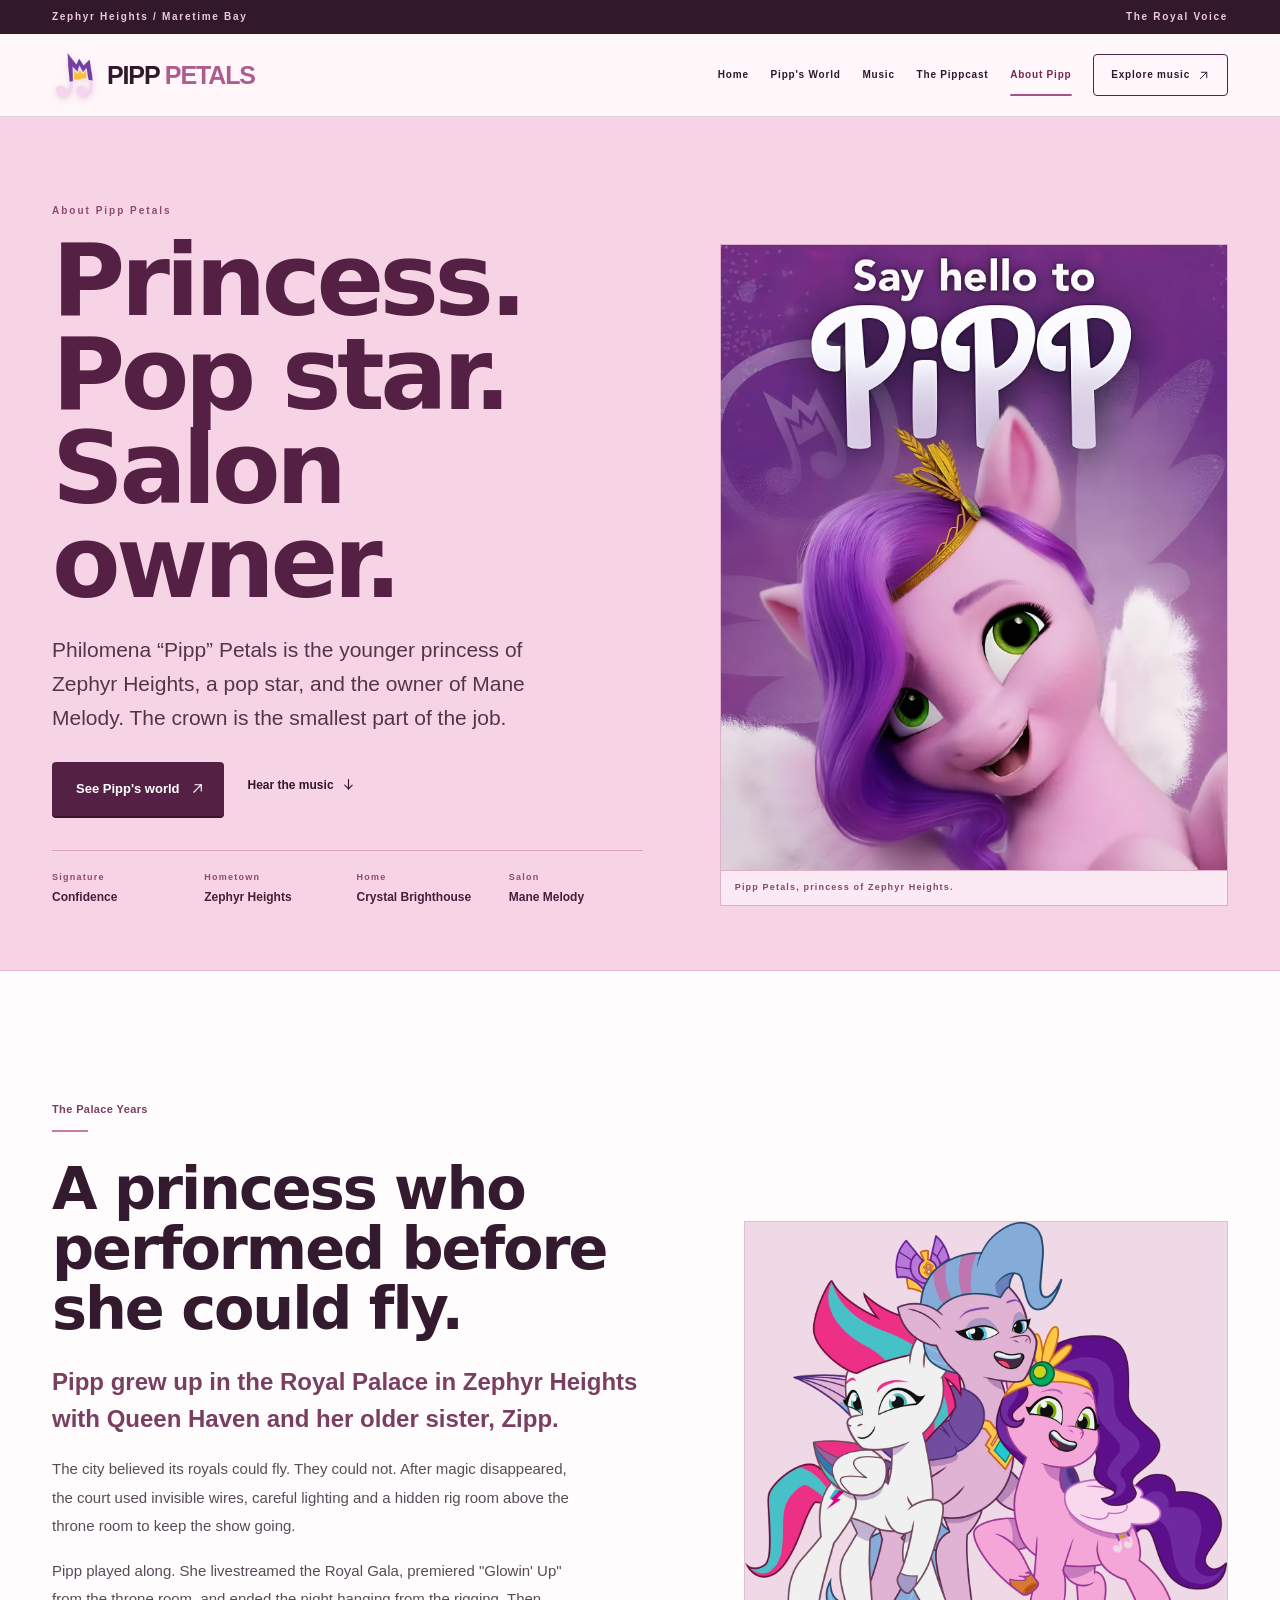
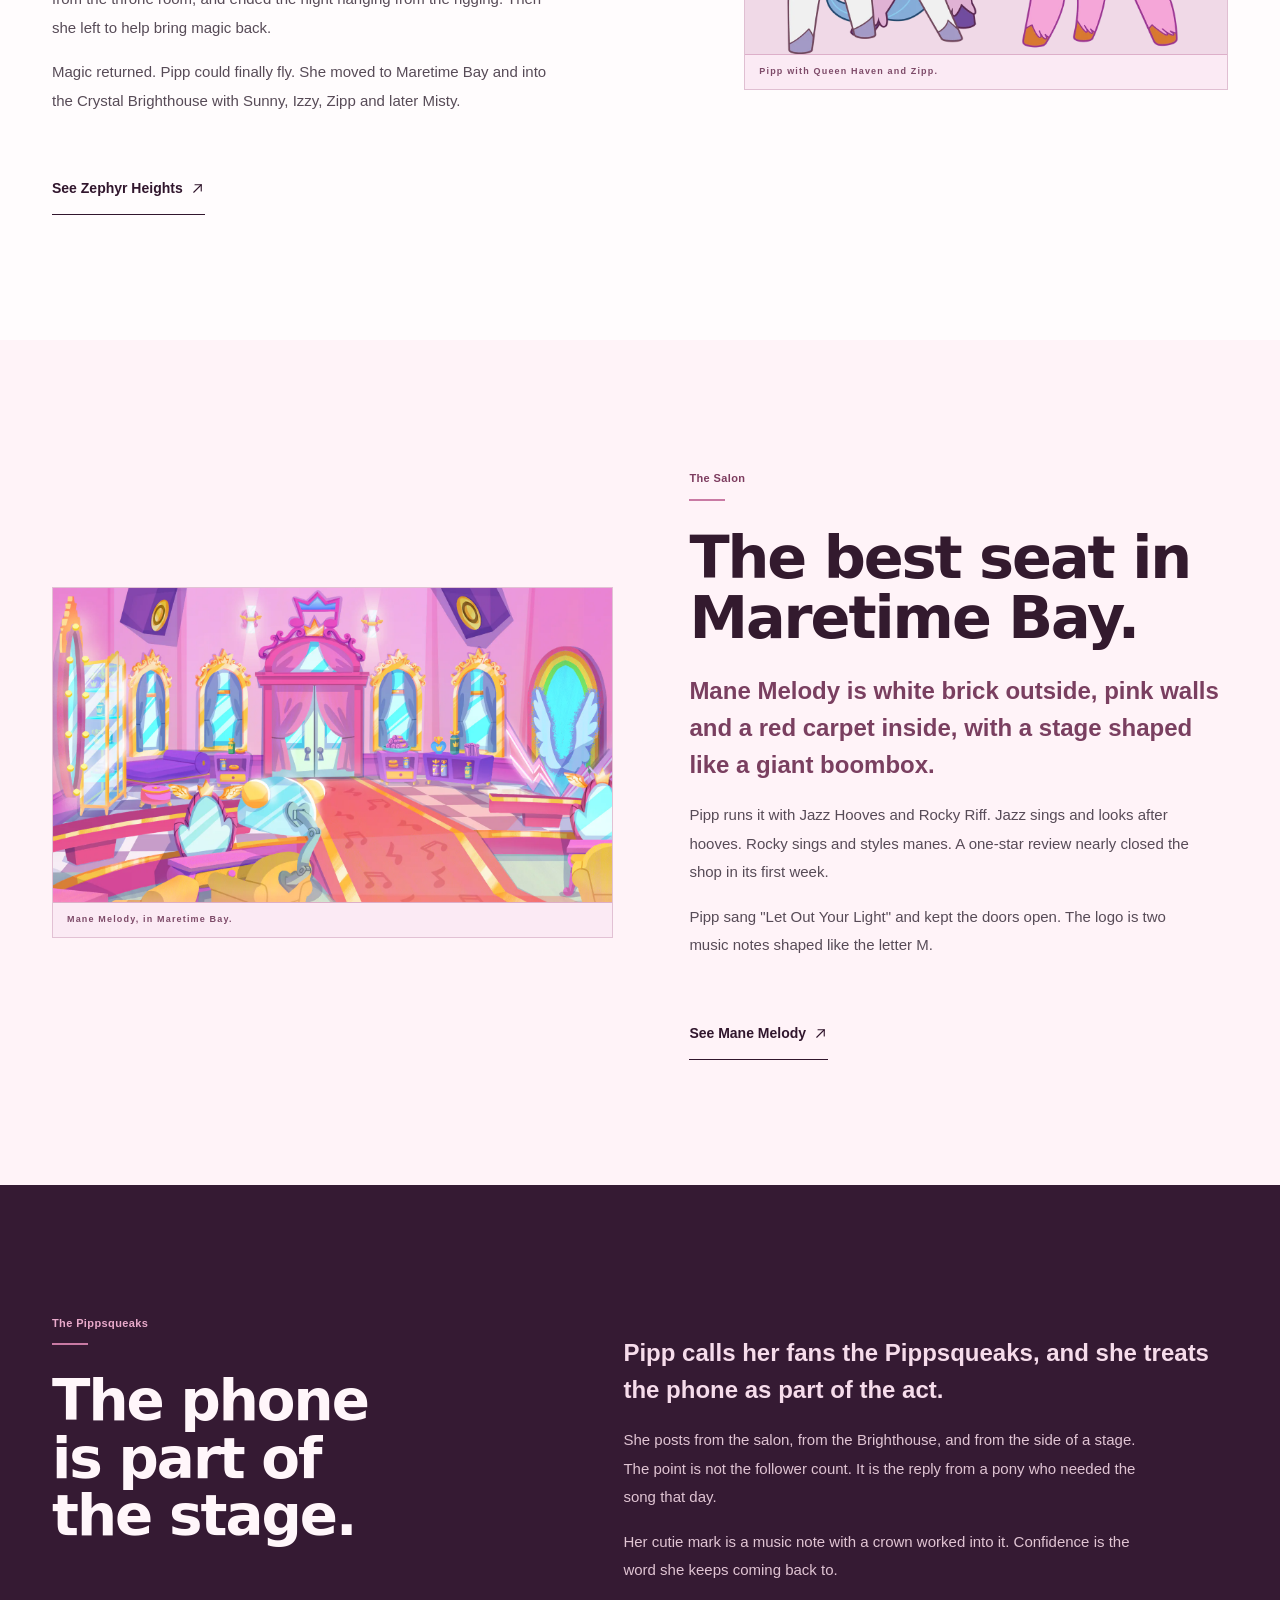
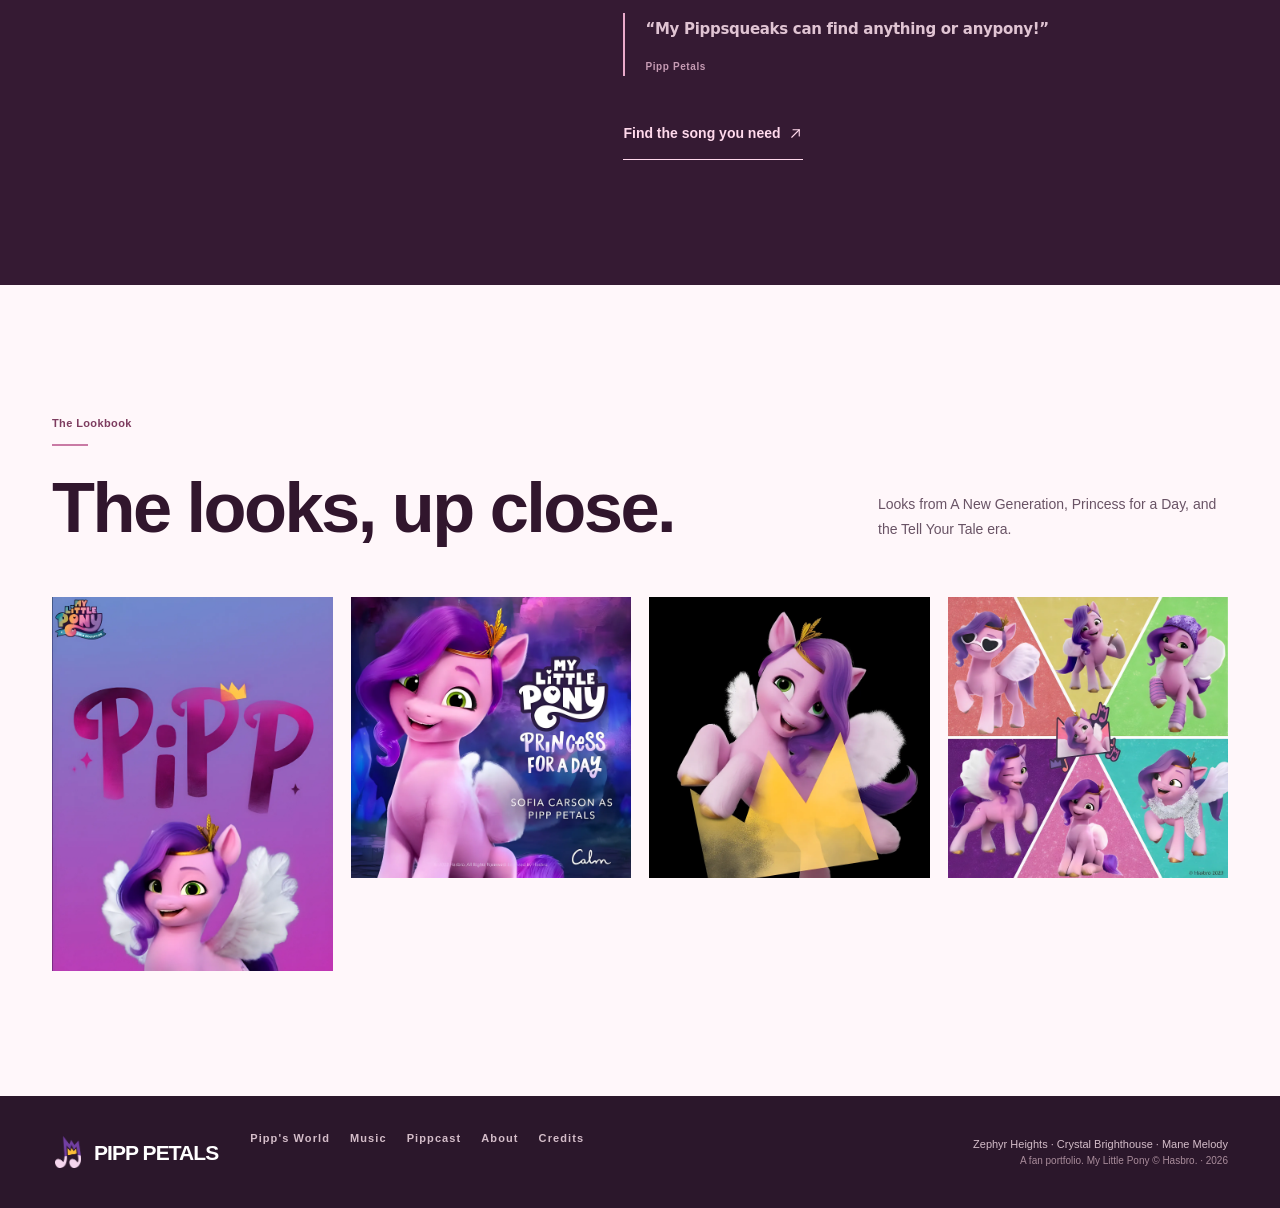
==== about/index.html @ ed2bafe2 "deploy: rebuild with Pipp's voice, sourced feed, and podcast episodes" ====
<!DOCTYPE html><html lang="en"> <head><meta charset="utf-8"><meta name="viewport" content="width=device-width, initial-scale=1"><meta name="theme-color" content="#fff7fa"><meta name="description" content="Pipp Petals grew up in the Royal Palace of Zephyr Heights, moved into the Crystal Brighthouse, and opened Mane Melody in Maretime Bay."><meta property="og:title" content="About Pipp | Princess, pop star, salon owner"><meta property="og:description" content="Pipp Petals grew up in the Royal Palace of Zephyr Heights, moved into the Crystal Brighthouse, and opened Mane Melody in Maretime Bay."><meta property="og:type" content="website"><meta property="og:url" content="https://pipp.pony.my.id/about/"><meta property="og:image" content="https://pipp.pony.my.id/assets/media/og-cover.jpg"><meta property="og:image:width" content="1200"><meta property="og:image:height" content="630"><meta name="twitter:card" content="summary_large_image"><title>About Pipp | Princess, pop star, salon owner</title><link rel="canonical" href="https://pipp.pony.my.id/about/"><link rel="icon" type="image/webp" href="/assets/media/pipp-cutiemark.webp"><link rel="apple-touch-icon" href="/assets/media/pipp-cutiemark.webp"><script>
      // Runs before paint: enables JS-only motion and guarantees that a
      // broken motion bundle can never leave content invisible.
      document.documentElement.classList.add('has-js', 'js');
      const failSafe = setTimeout(function () {
        if (!document.documentElement.classList.contains('motion-ready')) {
          document.documentElement.classList.add('motion-failed');
        }
      }, 2600);
      document.fonts?.ready.then(function () {
        clearTimeout(failSafe);
        document.documentElement.classList.add('fonts-ready');
        document.documentElement.classList.remove('motion-failed');
      });
    </script><link rel="stylesheet" href="/_astro/about.cPPnkASS.css">
<link rel="stylesheet" href="/_astro/about.ViKIAbC6.css">
<link rel="stylesheet" href="/_astro/about.BiturHsz.css"></head> <body class="subpage about-page"> <a class="skip-link" href="#main">Skip to content</a> <div class="scroll-progress" aria-hidden="true"></div> <div class="topline" data-astro-cid-3ef6ksr2> <div class="shell" data-astro-cid-3ef6ksr2> <span data-astro-cid-3ef6ksr2>Zephyr Heights <b aria-hidden="true" data-astro-cid-3ef6ksr2>/</b> Maretime Bay</span> <span data-astro-cid-3ef6ksr2>The Royal Voice</span> </div> </div> <header class="site-header" id="top" data-astro-cid-3ef6ksr2> <div class="shell nav-inner" data-astro-cid-3ef6ksr2> <a class="wordmark" href="/" aria-label="Pipp Petals, home" data-astro-cid-3ef6ksr2> <img class="brand-cutiemark" src="/assets/media/pipp-cutiemark.webp" alt="" width="45" height="55" data-astro-cid-3ef6ksr2> <span data-astro-cid-3ef6ksr2>PIPP <em data-astro-cid-3ef6ksr2>PETALS</em></span> </a> <nav class="main-nav" id="main-nav" aria-label="Main navigation" data-astro-cid-3ef6ksr2> <a href="/" data-nav="home" data-astro-cid-3ef6ksr2> Home </a><a href="/world/" data-nav="world" data-astro-cid-3ef6ksr2> Pipp&#39;s World </a><a href="/music/" data-nav="music" data-astro-cid-3ef6ksr2> Music </a><a href="/podcast/" data-nav="podcast" data-astro-cid-3ef6ksr2> The Pippcast </a><a href="/about/" data-nav="about" aria-current="page" data-astro-cid-3ef6ksr2> About Pipp </a> <a class="nav-cta" href="/music/" data-astro-cid-3ef6ksr2>Explore music <svg class width="13" height="13" viewBox="0 0 24 24" fill="none" aria-hidden="true" focusable="false"> <g stroke="currentColor" stroke-width="1.8" stroke-linecap="round" stroke-linejoin="round"> <path d="M6 18 18 6"></path> <path d="M8 6h10v10"></path> </g>             </svg></a> </nav> <button class="menu-toggle" type="button" aria-expanded="false" aria-controls="mobile-nav" aria-label="Open navigation" data-astro-cid-3ef6ksr2> <span data-astro-cid-3ef6ksr2></span><span data-astro-cid-3ef6ksr2></span> </button> </div> </header> <!-- Mobile drawer: a real overlay, so it can never widen the document. --> <div class="mobile-nav" id="mobile-nav" data-open="false" role="dialog" aria-modal="true" aria-label="Site navigation" inert data-astro-cid-3ef6ksr2> <div class="mobile-nav-inner" data-astro-cid-3ef6ksr2> <p class="mobile-nav-eyebrow" data-astro-cid-3ef6ksr2>Menu</p> <nav aria-label="Mobile navigation" data-astro-cid-3ef6ksr2> <ul data-astro-cid-3ef6ksr2> <li style="--i:0" data-astro-cid-3ef6ksr2> <a href="/" data-astro-cid-3ef6ksr2> <span class="mobile-nav-index" data-astro-cid-3ef6ksr2>01</span> Home </a> </li><li style="--i:1" data-astro-cid-3ef6ksr2> <a href="/world/" data-astro-cid-3ef6ksr2> <span class="mobile-nav-index" data-astro-cid-3ef6ksr2>02</span> Pipp&#39;s World </a> </li><li style="--i:2" data-astro-cid-3ef6ksr2> <a href="/music/" data-astro-cid-3ef6ksr2> <span class="mobile-nav-index" data-astro-cid-3ef6ksr2>03</span> Music </a> </li><li style="--i:3" data-astro-cid-3ef6ksr2> <a href="/podcast/" data-astro-cid-3ef6ksr2> <span class="mobile-nav-index" data-astro-cid-3ef6ksr2>04</span> The Pippcast </a> </li><li style="--i:4" data-astro-cid-3ef6ksr2> <a href="/about/" aria-current="page" data-astro-cid-3ef6ksr2> <span class="mobile-nav-index" data-astro-cid-3ef6ksr2>05</span> About Pipp </a> </li> </ul> </nav> <a class="mobile-nav-cta" href="/music/" data-astro-cid-3ef6ksr2>Explore music <svg class width="16" height="16" viewBox="0 0 24 24" fill="none" aria-hidden="true" focusable="false"> <g stroke="currentColor" stroke-width="1.8" stroke-linecap="round" stroke-linejoin="round"> <path d="M6 18 18 6"></path> <path d="M8 6h10v10"></path> </g>             </svg></a> </div> </div>  <main id="main">  <section class="about-hero" data-astro-cid-kh7btl4r> <div class="shell about-hero-grid" data-astro-cid-kh7btl4r> <div class="about-hero-copy" data-astro-cid-kh7btl4r> <p class="about-eyebrow" data-astro-cid-kh7btl4r>About Pipp Petals</p> <h1 class="text-display" data-astro-cid-kh7btl4r>Princess.<br data-astro-cid-kh7btl4r>Pop star.<br data-astro-cid-kh7btl4r>Salon owner.</h1> <p class="about-lead" data-astro-cid-kh7btl4r>Philomena “Pipp” Petals is the younger princess of Zephyr Heights, a pop star, and the owner of Mane Melody. The crown is the smallest part of the job.</p> <div class="about-actions" data-astro-cid-kh7btl4r> <a class="pill-link" href="/world/" data-astro-cid-kh7btl4r>See Pipp's world <svg class width="15" height="15" viewBox="0 0 24 24" fill="none" aria-hidden="true" focusable="false"> <g stroke="currentColor" stroke-width="1.8" stroke-linecap="round" stroke-linejoin="round"> <path d="M6 18 18 6"></path> <path d="M8 6h10v10"></path> </g>             </svg></a> <a class="text-link" href="/music/" data-astro-cid-kh7btl4r>Hear the music <svg class width="15" height="15" viewBox="0 0 24 24" fill="none" aria-hidden="true" focusable="false">  <g stroke="currentColor" stroke-width="1.8" stroke-linecap="round" stroke-linejoin="round"> <path d="M12 4v15"></path> <path d="m6 13 6 6 6-6"></path> </g>            </svg></a> </div> <dl class="about-vitals" data-astro-cid-kh7btl4r> <div data-astro-cid-kh7btl4r><dt data-astro-cid-kh7btl4r>Signature</dt><dd data-astro-cid-kh7btl4r>Confidence</dd></div> <div data-astro-cid-kh7btl4r><dt data-astro-cid-kh7btl4r>Hometown</dt><dd data-astro-cid-kh7btl4r>Zephyr Heights</dd></div> <div data-astro-cid-kh7btl4r><dt data-astro-cid-kh7btl4r>Home</dt><dd data-astro-cid-kh7btl4r>Crystal Brighthouse</dd></div> <div data-astro-cid-kh7btl4r><dt data-astro-cid-kh7btl4r>Salon</dt><dd data-astro-cid-kh7btl4r>Mane Melody</dd></div> </dl> </div> <figure class="about-poster-new" data-astro-cid-kh7btl4r> <img src="/assets/media/pipp-cover.webp" alt="Pipp Petals with her violet mane against a purple backdrop" width="1400" height="1731" fetchpriority="high" data-astro-cid-kh7btl4r> <figcaption data-astro-cid-kh7btl4r>Pipp Petals, princess of Zephyr Heights.</figcaption> </figure> </div> </section> <section class="section about-story" data-astro-cid-kh7btl4r> <div class="shell story-grid" data-astro-cid-kh7btl4r> <div class="story-copy" data-astro-cid-kh7btl4r> <span class="section-label" data-astro-cid-kh7btl4r>The Palace Years</span> <h2 data-astro-cid-kh7btl4r>A princess who performed before she could fly.</h2> <p class="lead" data-astro-cid-kh7btl4r>Pipp grew up in the Royal Palace in Zephyr Heights with Queen Haven and her older sister, Zipp.</p> <p data-astro-cid-kh7btl4r>The city believed its royals could fly. They could not. After magic disappeared, the court used invisible wires, careful lighting and a hidden rig room above the throne room to keep the show going.</p> <p data-astro-cid-kh7btl4r>Pipp played along. She livestreamed the Royal Gala, premiered "Glowin' Up" from the throne room, and ended the night hanging from the rigging. Then she left to help bring magic back.</p> <p data-astro-cid-kh7btl4r>Magic returned. Pipp could finally fly. She moved to Maretime Bay and into the Crystal Brighthouse with Sunny, Izzy, Zipp and later Misty.</p> <a class="editorial-link" href="/world/#zephyr-heights" data-astro-cid-kh7btl4r>See Zephyr Heights <svg class width="15" height="15" viewBox="0 0 24 24" fill="none" aria-hidden="true" focusable="false"> <g stroke="currentColor" stroke-width="1.8" stroke-linecap="round" stroke-linejoin="round"> <path d="M6 18 18 6"></path> <path d="M8 6h10v10"></path> </g>             </svg></a> </div> <figure class="story-figure" data-astro-cid-kh7btl4r> <img src="/assets/media/pipp-royal-family.webp" alt="Zipp Storm, Queen Haven and Pipp Petals together" width="1400" height="1256" loading="lazy" data-astro-cid-kh7btl4r> <figcaption data-astro-cid-kh7btl4r>Pipp with Queen Haven and Zipp.</figcaption> </figure> </div> </section> <section class="section about-salon" id="mane-melody" data-astro-cid-kh7btl4r> <div class="shell salon-grid" data-astro-cid-kh7btl4r> <figure class="salon-photo-new" data-astro-cid-kh7btl4r> <img src="/assets/media/pipp-salon.webp" alt="The inside of Mane Melody: pink walls, gold mirrors, styling chairs and a red carpet" width="1600" height="900" loading="lazy" data-astro-cid-kh7btl4r> <figcaption data-astro-cid-kh7btl4r>Mane Melody, in Maretime Bay.</figcaption> </figure> <div class="salon-copy" data-astro-cid-kh7btl4r> <span class="section-label" data-astro-cid-kh7btl4r>The Salon</span> <h2 data-astro-cid-kh7btl4r>The best seat in Maretime Bay.</h2> <p class="lead" data-astro-cid-kh7btl4r>Mane Melody is white brick outside, pink walls and a red carpet inside, with a stage shaped like a giant boombox.</p> <p data-astro-cid-kh7btl4r>Pipp runs it with Jazz Hooves and Rocky Riff. Jazz sings and looks after hooves. Rocky sings and styles manes. A one-star review nearly closed the shop in its first week.</p> <p data-astro-cid-kh7btl4r>Pipp sang "Let Out Your Light" and kept the doors open. The logo is two music notes shaped like the letter M.</p> <a class="editorial-link" href="/world/#mane-melody" data-astro-cid-kh7btl4r>See Mane Melody <svg class width="15" height="15" viewBox="0 0 24 24" fill="none" aria-hidden="true" focusable="false"> <g stroke="currentColor" stroke-width="1.8" stroke-linecap="round" stroke-linejoin="round"> <path d="M6 18 18 6"></path> <path d="M8 6h10v10"></path> </g>             </svg></a> </div> </div> </section> <section class="section about-note" data-astro-cid-kh7btl4r> <div class="shell note-grid" data-astro-cid-kh7btl4r> <div data-astro-cid-kh7btl4r> <span class="section-label" data-astro-cid-kh7btl4r>The Pippsqueaks</span> <h2 data-astro-cid-kh7btl4r>The phone is part of the stage.</h2> </div> <div class="note-copy" data-astro-cid-kh7btl4r> <p class="lead" data-astro-cid-kh7btl4r>Pipp calls her fans the Pippsqueaks, and she treats the phone as part of the act.</p> <p data-astro-cid-kh7btl4r>She posts from the salon, from the Brighthouse, and from the side of a stage. The point is not the follower count. It is the reply from a pony who needed the song that day.</p> <p data-astro-cid-kh7btl4r>Her cutie mark is a music note with a crown worked into it. Confidence is the word she keeps coming back to.</p> <blockquote class="pull-quote" data-astro-cid-kh7btl4r> <p data-astro-cid-kh7btl4r>“My Pippsqueaks can find anything or anypony!”</p> <footer data-astro-cid-kh7btl4r>Pipp Petals</footer> </blockquote> <a class="editorial-link" href="/music/" data-astro-cid-kh7btl4r>Find the song you need <svg class width="15" height="15" viewBox="0 0 24 24" fill="none" aria-hidden="true" focusable="false"> <g stroke="currentColor" stroke-width="1.8" stroke-linecap="round" stroke-linejoin="round"> <path d="M6 18 18 6"></path> <path d="M8 6h10v10"></path> </g>             </svg></a> </div> </div> </section> <section class="section about-lookbook" id="lookbook" data-astro-cid-kh7btl4r> <div class="shell" data-astro-cid-kh7btl4r> <div class="section-intro" data-astro-cid-kh7btl4r> <div data-astro-cid-kh7btl4r> <span class="section-label" data-astro-cid-kh7btl4r>The Lookbook</span> <h2 data-astro-cid-kh7btl4r>The looks, up close.</h2> </div> <p data-astro-cid-kh7btl4r>Looks from A New Generation, Princess for a Day, and the Tell Your Tale era.</p> </div> <div class="lookbook-grid" data-gallery data-astro-cid-kh7btl4r> <figure data-astro-cid-kh7btl4r><a href="/assets/media/pipp-poster.webp" data-pswp-width="1400" data-pswp-height="2492" aria-label="Open the Pipp poster" data-astro-cid-kh7btl4r><img height="2492" width="1400" src="/assets/media/pipp-poster.webp" alt="PIPP poster with Pipp under the A New Generation wordmark" loading="lazy" data-astro-cid-kh7btl4r></a></figure> <figure data-astro-cid-kh7btl4r><a href="/assets/media/pipp-princess.webp" data-pswp-width="1400" data-pswp-height="1400" aria-label="Open Princess for a Day" data-astro-cid-kh7btl4r><img height="1400" width="1400" src="/assets/media/pipp-princess.webp" alt="Princess for a Day poster crediting Sofia Carson as Pipp Petals" loading="lazy" data-astro-cid-kh7btl4r></a></figure> <figure data-astro-cid-kh7btl4r><a href="/assets/media/pipp-intro.webp" data-pswp-width="1400" data-pswp-height="1508" aria-label="Open Pipp at the Mane Melody crown" data-astro-cid-kh7btl4r><img height="1508" width="1400" src="/assets/media/pipp-intro.webp" alt="Pipp leaning against the golden Mane Melody crown mark" loading="lazy" data-astro-cid-kh7btl4r></a></figure> <figure data-astro-cid-kh7btl4r><a href="/assets/media/pipp-looks.webp" data-pswp-width="1400" data-pswp-height="1400" aria-label="Open Pipp style collage" data-astro-cid-kh7btl4r><img height="1400" width="1400" src="/assets/media/pipp-looks.webp" alt="Official Pipp style collage" loading="lazy" data-astro-cid-kh7btl4r></a></figure> </div> </div> </section> <script type="module" src="/_astro/about.astro_astro_type_script_index_0_lang.CX50MiI-.js"></script>  </main> <footer class="footer" data-astro-cid-sz7xmlte> <div class="shell footer-inner" data-astro-cid-sz7xmlte> <a href="/" class="footer-brand" aria-label="Pipp Petals, home" data-astro-cid-sz7xmlte> <img src="/assets/media/pipp-cutiemark.webp" alt="" width="32" height="39" loading="lazy" data-astro-cid-sz7xmlte>
PIPP PETALS
</a> <nav class="footer-nav" aria-label="Footer" data-astro-cid-sz7xmlte> <a href="/world/" data-astro-cid-sz7xmlte>Pipp's World</a> <a href="/music/" data-astro-cid-sz7xmlte>Music</a> <a href="/podcast/" data-astro-cid-sz7xmlte>Pippcast</a> <a href="/about/" data-astro-cid-sz7xmlte>About</a> <a href="/credits/" data-astro-cid-sz7xmlte>Credits</a> </nav> <div class="footer-meta" data-astro-cid-sz7xmlte> <p data-astro-cid-sz7xmlte>Zephyr Heights · Crystal Brighthouse · Mane Melody</p> <p class="footer-note" data-astro-cid-sz7xmlte>
A fan portfolio. My Little Pony © Hasbro. <span data-astro-cid-sz7xmlte>·</span> 2026 </p> </div> </div> </footer>  <button class="back-top" type="button" aria-label="Back to top"><svg class width="20" height="20" viewBox="0 0 24 24" fill="none" aria-hidden="true" focusable="false">   <g stroke="currentColor" stroke-width="1.8" stroke-linecap="round" stroke-linejoin="round"> <path d="M12 20V5"></path> <path d="m6 11 6-6 6 6"></path> </g>           </svg></button> <script type="module" src="/_astro/Base.astro_astro_type_script_index_0_lang.uuHdIfp0.js"></script> </body> </html>
---- _astro/about.cPPnkASS.css ----
/*! PhotoSwipe main CSS by Dmytro Semenov | photoswipe.com */.pswp{--pswp-bg: #000;--pswp-placeholder-bg: #222;--pswp-root-z-index: 100000;--pswp-preloader-color: rgba(79, 79, 79, .4);--pswp-preloader-color-secondary: rgba(255, 255, 255, .9);--pswp-icon-color: #fff;--pswp-icon-color-secondary: #4f4f4f;--pswp-icon-stroke-color: #4f4f4f;--pswp-icon-stroke-width: 2px;--pswp-error-text-color: var(--pswp-icon-color)}.pswp{position:fixed;top:0;left:0;width:100%;height:100%;z-index:var(--pswp-root-z-index);display:none;touch-action:none;outline:0;opacity:.003;contain:layout style size;-webkit-tap-highlight-color:rgba(0,0,0,0)}.pswp:focus{outline:0}.pswp *{box-sizing:border-box}.pswp img{max-width:none}.pswp--open{display:block}.pswp,.pswp__bg{transform:translateZ(0);will-change:opacity}.pswp__bg{opacity:.005;background:var(--pswp-bg)}.pswp,.pswp__scroll-wrap{overflow:hidden}.pswp__scroll-wrap,.pswp__bg,.pswp__container,.pswp__item,.pswp__content,.pswp__img,.pswp__zoom-wrap{position:absolute;top:0;left:0;width:100%;height:100%}.pswp__img,.pswp__zoom-wrap{width:auto;height:auto}.pswp--click-to-zoom.pswp--zoom-allowed .pswp__img{cursor:-webkit-zoom-in;cursor:-moz-zoom-in;cursor:zoom-in}.pswp--click-to-zoom.pswp--zoomed-in .pswp__img{cursor:move;cursor:-webkit-grab;cursor:-moz-grab;cursor:grab}.pswp--click-to-zoom.pswp--zoomed-in .pswp__img:active{cursor:-webkit-grabbing;cursor:-moz-grabbing;cursor:grabbing}.pswp--no-mouse-drag.pswp--zoomed-in .pswp__img,.pswp--no-mouse-drag.pswp--zoomed-in .pswp__img:active,.pswp__img{cursor:-webkit-zoom-out;cursor:-moz-zoom-out;cursor:zoom-out}.pswp__container,.pswp__img,.pswp__button,.pswp__counter{-webkit-user-select:none;-moz-user-select:none;-ms-user-select:none;user-select:none}.pswp__item{z-index:1;overflow:hidden}.pswp__hidden{display:none!important}.pswp__content{pointer-events:none}.pswp__content>*{pointer-events:auto}.pswp__error-msg-container{display:grid}.pswp__error-msg{margin:auto;font-size:1em;line-height:1;color:var(--pswp-error-text-color)}.pswp .pswp__hide-on-close{opacity:.005;will-change:opacity;transition:opacity var(--pswp-transition-duration) cubic-bezier(.4,0,.22,1);z-index:10;pointer-events:none}.pswp--ui-visible .pswp__hide-on-close{opacity:1;pointer-events:auto}.pswp__button{position:relative;display:block;width:50px;height:60px;padding:0;margin:0;overflow:hidden;cursor:pointer;background:none;border:0;box-shadow:none;opacity:.85;-webkit-appearance:none;-webkit-touch-callout:none}.pswp__button:hover,.pswp__button:active,.pswp__button:focus{transition:none;padding:0;background:none;border:0;box-shadow:none;opacity:1}.pswp__button:disabled{opacity:.3;cursor:auto}.pswp__icn{fill:var(--pswp-icon-color);color:var(--pswp-icon-color-secondary)}.pswp__icn{position:absolute;top:14px;left:9px;width:32px;height:32px;overflow:hidden;pointer-events:none}.pswp__icn-shadow{stroke:var(--pswp-icon-stroke-color);stroke-width:var(--pswp-icon-stroke-width);fill:none}.pswp__icn:focus{outline:0}div.pswp__img--placeholder,.pswp__img--with-bg{background:var(--pswp-placeholder-bg)}.pswp__top-bar{position:absolute;left:0;top:0;width:100%;height:60px;display:flex;flex-direction:row;justify-content:flex-end;z-index:10;pointer-events:none!important}.pswp__top-bar>*{pointer-events:auto;will-change:opacity}.pswp__button--close{margin-right:6px}.pswp__button--arrow{position:absolute;width:75px;height:100px;top:50%;margin-top:-50px}.pswp__button--arrow:disabled{display:none;cursor:default}.pswp__button--arrow .pswp__icn{top:50%;margin-top:-30px;width:60px;height:60px;background:none;border-radius:0}.pswp--one-slide .pswp__button--arrow{display:none}.pswp--touch .pswp__button--arrow{visibility:hidden}.pswp--has_mouse .pswp__button--arrow{visibility:visible}.pswp__button--arrow--prev{right:auto;left:0}.pswp__button--arrow--next{right:0}.pswp__button--arrow--next .pswp__icn{left:auto;right:14px;transform:scaleX(-1)}.pswp__button--zoom{display:none}.pswp--zoom-allowed .pswp__button--zoom{display:block}.pswp--zoomed-in .pswp__zoom-icn-bar-v{display:none}.pswp__preloader{position:relative;overflow:hidden;width:50px;height:60px;margin-right:auto}.pswp__preloader .pswp__icn{opacity:0;transition:opacity .2s linear;animation:pswp-clockwise .6s linear infinite}.pswp__preloader--active .pswp__icn{opacity:.85}@keyframes pswp-clockwise{0%{transform:rotate(0)}to{transform:rotate(360deg)}}.pswp__counter{height:30px;margin-top:15px;margin-inline-start:20px;font-size:14px;line-height:30px;color:var(--pswp-icon-color);text-shadow:1px 1px 3px var(--pswp-icon-color-secondary);opacity:.85}.pswp--one-slide .pswp__counter{display:none}
---- _astro/about.ViKIAbC6.css ----
@font-face{font-family:Syne Variable;font-style:normal;font-display:swap;font-weight:400 800;src:url(/_astro/syne-greek-wght-normal.5tOOQDeJ.woff2) format("woff2-variations");unicode-range:U+0370-0377,U+037A-037F,U+0384-038A,U+038C,U+038E-03A1,U+03A3-03FF}@font-face{font-family:Syne Variable;font-style:normal;font-display:swap;font-weight:400 800;src:url(/_astro/syne-latin-ext-wght-normal.JjI8ZrW1.woff2) format("woff2-variations");unicode-range:U+0100-02BA,U+02BD-02C5,U+02C7-02CC,U+02CE-02D7,U+02DD-02FF,U+0304,U+0308,U+0329,U+1D00-1DBF,U+1E00-1E9F,U+1EF2-1EFF,U+2020,U+20A0-20AB,U+20AD-20C0,U+2113,U+2C60-2C7F,U+A720-A7FF}@font-face{font-family:Syne Variable;font-style:normal;font-display:swap;font-weight:400 800;src:url(/_astro/syne-latin-wght-normal.BVsvWWA4.woff2) format("woff2-variations");unicode-range:U+0000-00FF,U+0131,U+0152-0153,U+02BB-02BC,U+02C6,U+02DA,U+02DC,U+0304,U+0308,U+0329,U+2000-206F,U+20AC,U+2122,U+2191,U+2193,U+2212,U+2215,U+FEFF,U+FFFD}@font-face{font-family:DM Sans Variable;font-style:normal;font-display:swap;font-weight:100 1000;src:url(/_astro/dm-sans-latin-ext-wght-normal.BOFOeGcA.woff2) format("woff2-variations");unicode-range:U+0100-02BA,U+02BD-02C5,U+02C7-02CC,U+02CE-02D7,U+02DD-02FF,U+0304,U+0308,U+0329,U+1D00-1DBF,U+1E00-1E9F,U+1EF2-1EFF,U+2020,U+20A0-20AB,U+20AD-20C0,U+2113,U+2C60-2C7F,U+A720-A7FF}@font-face{font-family:DM Sans Variable;font-style:normal;font-display:swap;font-weight:100 1000;src:url(/_astro/dm-sans-latin-wght-normal.Xz1IZZA0.woff2) format("woff2-variations");unicode-range:U+0000-00FF,U+0131,U+0152-0153,U+02BB-02BC,U+02C6,U+02DA,U+02DC,U+0304,U+0308,U+0329,U+2000-206F,U+20AC,U+2122,U+2191,U+2193,U+2212,U+2215,U+FEFF,U+FFFD}/*! tailwindcss v4.3.4 | MIT License | https://tailwindcss.com */@layer properties{@supports (((-webkit-hyphens:none)) and (not (margin-trim:block))) or ((-moz-orient:inline) and (not (color:rgb(from red r g b)))){*,:before,:after,::backdrop{--tw-scale-x:1;--tw-scale-y:1;--tw-scale-z:1;--tw-rotate-x:initial;--tw-rotate-y:initial;--tw-rotate-z:initial;--tw-skew-x:initial;--tw-skew-y:initial;--tw-space-y-reverse:0;--tw-space-x-reverse:0;--tw-divide-y-reverse:0;--tw-border-style:solid;--tw-gradient-position:initial;--tw-gradient-from:#0000;--tw-gradient-via:#0000;--tw-gradient-to:#0000;--tw-gradient-stops:initial;--tw-gradient-via-stops:initial;--tw-gradient-from-position:0%;--tw-gradient-via-position:50%;--tw-gradient-to-position:100%;--tw-leading:initial;--tw-font-weight:initial;--tw-tracking:initial;--tw-shadow:0 0 #0000;--tw-shadow-color:initial;--tw-shadow-alpha:100%;--tw-inset-shadow:0 0 #0000;--tw-inset-shadow-color:initial;--tw-inset-shadow-alpha:100%;--tw-ring-color:initial;--tw-ring-shadow:0 0 #0000;--tw-inset-ring-color:initial;--tw-inset-ring-shadow:0 0 #0000;--tw-ring-inset:initial;--tw-ring-offset-width:0px;--tw-ring-offset-color:#fff;--tw-ring-offset-shadow:0 0 #0000;--tw-outline-style:solid;--tw-blur:initial;--tw-brightness:initial;--tw-contrast:initial;--tw-grayscale:initial;--tw-hue-rotate:initial;--tw-invert:initial;--tw-opacity:initial;--tw-saturate:initial;--tw-sepia:initial;--tw-drop-shadow:initial;--tw-drop-shadow-color:initial;--tw-drop-shadow-alpha:100%;--tw-drop-shadow-size:initial;--tw-backdrop-blur:initial;--tw-backdrop-brightness:initial;--tw-backdrop-contrast:initial;--tw-backdrop-grayscale:initial;--tw-backdrop-hue-rotate:initial;--tw-backdrop-invert:initial;--tw-backdrop-opacity:initial;--tw-backdrop-saturate:initial;--tw-backdrop-sepia:initial;--tw-duration:initial;--tw-ease:initial;--tw-text-shadow-color:initial;--tw-text-shadow-alpha:100%;--tw-translate-x:0;--tw-translate-y:0;--tw-translate-z:0}}}@layer theme{:root,:host{--font-sans:-apple-system, BlinkMacSystemFont, "Segoe UI", Roboto, "Helvetica Neue", "Noto Sans", Arial, sans-serif, "Apple Color Emoji", "Segoe UI Emoji", "Segoe UI Symbol", "Noto Color Emoji";--font-serif:ui-serif, Georgia, Cambria, "Times New Roman", Times, serif;--font-mono:ui-monospace, SFMono-Regular, Menlo, Monaco, Consolas, "Liberation Mono", "Courier New", monospace;--color-red-500:oklch(63.7% .237 25.331);--color-red-600:oklch(57.7% .245 27.325);--color-red-700:oklch(50.5% .213 27.518);--color-yellow-500:oklch(79.5% .184 86.047);--color-yellow-600:oklch(68.1% .162 75.834);--color-green-500:oklch(72.3% .219 149.579);--color-green-600:oklch(62.7% .194 149.214);--color-blue-50:oklch(97% .014 254.604);--color-blue-100:oklch(93.2% .032 255.585);--color-blue-200:oklch(88.2% .059 254.128);--color-blue-300:oklch(80.9% .105 251.813);--color-blue-400:oklch(70.7% .165 254.624);--color-blue-500:oklch(62.3% .214 259.815);--color-blue-600:oklch(54.6% .245 262.881);--color-blue-700:oklch(48.8% .243 264.376);--color-blue-800:oklch(42.4% .199 265.638);--color-blue-900:oklch(37.9% .146 265.522);--color-purple-500:oklch(62.7% .265 303.9);--color-purple-600:oklch(55.8% .288 302.321);--color-pink-500:oklch(65.6% .241 354.308);--color-gray-50:oklch(98.5% .002 247.839);--color-gray-100:oklch(96.7% .003 264.542);--color-gray-200:oklch(92.8% .006 264.531);--color-gray-300:oklch(87.2% .01 258.338);--color-gray-400:oklch(70.7% .022 261.325);--color-gray-500:oklch(55.1% .027 264.364);--color-gray-600:oklch(44.6% .03 256.802);--color-gray-700:oklch(37.3% .034 259.733);--color-gray-800:oklch(27.8% .033 256.848);--color-gray-900:oklch(21% .034 264.665);--color-gray-950:oklch(13% .028 261.692);--color-black:#000;--color-white:#fff;--spacing:.25rem;--breakpoint-xl:80rem;--container-sm:24rem;--container-md:28rem;--container-2xl:42rem;--container-4xl:56rem;--container-7xl:80rem;--text-xs:.75rem;--text-xs--line-height:calc(1 / .75);--text-sm:.875rem;--text-sm--line-height:calc(1.25 / .875);--text-base:1rem;--text-base--line-height: 1.5 ;--text-lg:1.125rem;--text-lg--line-height:calc(1.75 / 1.125);--text-xl:1.25rem;--text-xl--line-height:calc(1.75 / 1.25);--text-2xl:1.5rem;--text-2xl--line-height:calc(2 / 1.5);--text-3xl:1.875rem;--text-3xl--line-height: 1.2 ;--text-4xl:2.25rem;--text-4xl--line-height:calc(2.5 / 2.25);--text-5xl:3rem;--text-5xl--line-height:1;--text-6xl:3.75rem;--text-6xl--line-height:1;--font-weight-thin:100;--font-weight-light:300;--font-weight-normal:400;--font-weight-medium:500;--font-weight-semibold:600;--font-weight-bold:700;--font-weight-black:900;--tracking-tighter:-.05em;--tracking-tight:-.025em;--tracking-normal:0em;--tracking-wide:.025em;--tracking-wider:.05em;--tracking-widest:.1em;--leading-tight:1.25;--leading-snug:1.375;--leading-normal:1.5;--leading-relaxed:1.625;--leading-loose:2;--radius-sm:.25rem;--radius-md:.375rem;--radius-lg:.5rem;--radius-xl:.75rem;--radius-2xl:1rem;--radius-3xl:1.5rem;--shadow-sm:0 1px 3px 0 #0000001a, 0 1px 2px -1px #0000001a;--shadow-md:0 4px 6px -1px #0000001a, 0 2px 4px -2px #0000001a;--shadow-lg:0 10px 15px -3px #0000001a, 0 4px 6px -4px #0000001a;--shadow-xl:0 20px 25px -5px #0000001a, 0 8px 10px -6px #0000001a;--shadow-2xl:0 25px 50px -12px #00000040;--ease-out:cubic-bezier(0, 0, .2, 1);--ease-in-out:cubic-bezier(.4, 0, .2, 1);--animate-spin:spin 1s linear infinite;--animate-pulse:pulse 2s cubic-bezier(.4, 0, .6, 1) infinite;--animate-bounce:bounce 1s infinite;--aspect-video:16 / 9;--default-transition-duration:.15s;--default-transition-timing-function:cubic-bezier(.4, 0, .2, 1);--default-font-family:var(--font-sans);--default-mono-font-family:var(--font-mono);--color-ink:#31162d;--color-royal:#542044;--color-pink:#f7d5e9;--color-rose:#e9aacb;--color-pale:#fff6fa;--color-lavender:#d2b6eb;--color-paper:#fffcfd;--font-display:"Syne", "DM Sans", ui-sans-serif, system-ui, sans-serif;--font-body:"DM Sans", ui-sans-serif, system-ui, sans-serif;--text-display:clamp(2.5rem, 7vw, 5.2rem);--text-display--line-height:1;--ease-out-quint:cubic-bezier(.22, 1, .36, 1)}}@layer base{*,:after,:before,::backdrop{box-sizing:border-box;border:0 solid;margin:0;padding:0}::file-selector-button{box-sizing:border-box;border:0 solid;margin:0;padding:0}html,:host{-webkit-text-size-adjust:100%;tab-size:4;line-height:1.5;font-family:var(--default-font-family,-apple-system, BlinkMacSystemFont, "Segoe UI", Roboto, "Helvetica Neue", "Noto Sans", Arial, sans-serif, "Apple Color Emoji", "Segoe UI Emoji", "Segoe UI Symbol", "Noto Color Emoji");font-feature-settings:var(--default-font-feature-settings,normal);font-variation-settings:var(--default-font-variation-settings,normal);-webkit-tap-highlight-color:transparent}hr{height:0;color:inherit;border-top-width:1px}abbr:where([title]){-webkit-text-decoration:underline dotted;text-decoration:underline dotted}h1,h2,h3,h4,h5,h6{font-size:inherit;font-weight:inherit}a{color:inherit;-webkit-text-decoration:inherit;text-decoration:inherit}b,strong{font-weight:bolder}code,kbd,samp,pre{font-family:var(--default-mono-font-family,ui-monospace, SFMono-Regular, Menlo, Monaco, Consolas, "Liberation Mono", "Courier New", monospace);font-feature-settings:var(--default-mono-font-feature-settings,normal);font-variation-settings:var(--default-mono-font-variation-settings,normal);font-size:1em}small{font-size:80%}sub,sup{vertical-align:baseline;font-size:75%;line-height:0;position:relative}sub{bottom:-.25em}sup{top:-.5em}table{text-indent:0;border-color:inherit;border-collapse:collapse}:-moz-focusring:where(:not(iframe)){outline:auto}progress{vertical-align:baseline}summary{display:list-item}ol,ul,menu{list-style:none}img,svg,video,canvas,audio,iframe,embed,object{vertical-align:middle;display:block}img,video{max-width:100%;height:auto}button,input,select,optgroup,textarea{font:inherit;font-feature-settings:inherit;font-variation-settings:inherit;letter-spacing:inherit;color:inherit;opacity:1;background-color:#0000;border-radius:0}::file-selector-button{font:inherit;font-feature-settings:inherit;font-variation-settings:inherit;letter-spacing:inherit;color:inherit;opacity:1;background-color:#0000;border-radius:0}:where(select:is([multiple],[size])) optgroup{font-weight:bolder}:where(select:is([multiple],[size])) optgroup option{padding-inline-start:20px}::file-selector-button{margin-inline-end:4px}::placeholder{opacity:1}@supports (not ((-webkit-appearance:-apple-pay-button))) or (contain-intrinsic-size:1px){::placeholder{color:currentColor}@supports (color:color-mix(in lab,red,red)){::placeholder{color:color-mix(in oklab,currentcolor 50%,transparent)}}}textarea{resize:vertical}::-webkit-search-decoration{-webkit-appearance:none}::-webkit-date-and-time-value{min-height:1lh;text-align:inherit}::-webkit-datetime-edit{display:inline-flex}::-webkit-datetime-edit-fields-wrapper{padding:0}::-webkit-datetime-edit{padding-block:0}::-webkit-datetime-edit-year-field{padding-block:0}::-webkit-datetime-edit-month-field{padding-block:0}::-webkit-datetime-edit-day-field{padding-block:0}::-webkit-datetime-edit-hour-field{padding-block:0}::-webkit-datetime-edit-minute-field{padding-block:0}::-webkit-datetime-edit-second-field{padding-block:0}::-webkit-datetime-edit-millisecond-field{padding-block:0}::-webkit-datetime-edit-meridiem-field{padding-block:0}::-webkit-calendar-picker-indicator{line-height:1}:-moz-ui-invalid{box-shadow:none}button,input:where([type=button],[type=reset],[type=submit]){appearance:button}::file-selector-button{appearance:button}::-webkit-inner-spin-button{height:auto}::-webkit-outer-spin-button{height:auto}[hidden]:where(:not([hidden=until-found])){display:none!important}html{-webkit-text-size-adjust:100%}body{background:var(--color-paper);min-width:320px;color:var(--color-ink);font-family:var(--font-body);-webkit-font-smoothing:antialiased;text-rendering:optimizelegibility;margin:0}h1,h2,h3{text-wrap:balance;overflow-wrap:break-word;-webkit-hyphens:none;hyphens:none}img,video,svg{max-width:100%}:focus-visible{outline-offset:3px;border-radius:2px;outline:3px solid #ae428d}::selection{color:#31162d;background:#f0c4dd}html.menu-open,html.menu-open body{touch-action:none;overflow:hidden}}@layer legacy{:root{--ink:#31162d;--royal:#542044;--berry:#75274f;--pink:#f7d5e9;--rose:#e9aacb;--pale:#fff6fa;--lavender:#d2b6eb;--gold:#d6a35c;--white:#fffcfd;--hairline:#e8d2dd;--display:"Syne","DM Sans",sans-serif;--body:"DM Sans",Arial,sans-serif}*,:before,:after{box-sizing:border-box}html{scroll-behavior:smooth}body{background:var(--white);min-width:320px;color:var(--ink);font-family:var(--body);-webkit-font-smoothing:antialiased;margin:0;overflow-x:clip}a{color:inherit;text-decoration:none}img{max-width:100%;display:block}button,input{font:inherit}button{cursor:pointer}[hidden]{display:none!important}.shell{width:min(1370px,100% - 104px);margin-inline:auto}.section{padding:125px 0}.skip-link{z-index:150;background:#fff;padding:12px 15px;position:fixed;top:-75px;left:12px}.skip-link:focus{top:12px}:focus-visible{outline-offset:4px;outline:3px solid #ae428d}.sr-only{white-space:nowrap;clip-path:inset(50%);border:0;width:1px;height:1px;margin:-1px;padding:0;position:absolute;overflow:hidden}.topline{color:#edc9db;background:#311929}.topline .shell{font:700 10px/1.4 var(--body);letter-spacing:.17em;justify-content:space-between;padding-block:10px;display:flex}.site-header{z-index:100;-webkit-backdrop-filter:blur(18px);backdrop-filter:blur(18px);background:#fff7faed;border-bottom:1px solid #ebcfe0;position:sticky;top:0}.nav-inner{justify-content:space-between;align-items:center;gap:25px;min-height:82px;display:flex}.wordmark,.footer-brand{font:800 25px/1 var(--display);letter-spacing:-.045em;white-space:nowrap;align-items:center;gap:10px;display:flex}.wordmark em{color:#ae5d8e;font-style:normal}.brand-cutiemark{object-fit:contain;filter:drop-shadow(0 2px 3px #994f7930);width:45px;height:45px}.main-nav{align-items:center;gap:clamp(13px,1.7vw,27px);display:flex;position:relative}.main-nav a{font:750 10px/1.4 var(--body);letter-spacing:.08em;white-space:nowrap;padding:12px 0;position:relative}.main-nav a:hover,.main-nav a[aria-current=true]{color:#ad5287}.main-nav .nav-cta{border:1px solid var(--royal);border-radius:100px;padding:13px 17px}.menu-toggle{background:0 0;border:0;flex-direction:column;justify-content:center;align-items:center;gap:6px;min-width:46px;min-height:46px;display:none}.menu-toggle span{background:var(--ink);border-radius:5px;width:24px;height:2px}.hero{background:#f6cee2;position:relative;overflow:hidden}.hero-layout{grid-template-columns:.9fr 1.1fr;align-items:center;min-height:704px;display:grid;position:relative}.hero-copy{z-index:5;padding:76px 0 90px;position:relative}.hero-overline{letter-spacing:.18em;color:#7e426b;margin:0 0 24px;font-size:11px;font-weight:800}.hero h1{font:800 clamp(82px,9vw,152px)/.82 var(--display);letter-spacing:-.038em;color:#542044;margin:0 0 25px}.hero-line{white-space:nowrap;display:block}.hero-line:nth-child(2){margin-left:33px}.hero-period{color:#b76293}.hero-roles{letter-spacing:.12em;color:#7f4368;margin:27px 0 24px;font-size:10px;font-weight:800}.hero-roles span{color:#d390b1;padding:0 6px}.hero-intro{color:#58354c;max-width:445px;margin:0 0 35px;font-size:clamp(16px,1.65vw,21px);font-weight:500;line-height:1.6}.hero-actions{flex-wrap:wrap;align-items:center;gap:28px;display:flex}.pill-link{background:var(--royal);color:#fff;border-radius:100px;align-items:center;gap:25px;padding:17px 19px 17px 24px;font-size:13px;font-weight:800;display:inline-flex;box-shadow:0 8px 24px #672b5050}.pill-link span{font-size:21px}.text-link,.underline-link{border-bottom:1px solid;padding-bottom:8px;font-size:12px;font-weight:800}.hero-art{isolation:isolate;align-self:end;place-items:center;min-width:0;height:660px;display:grid;position:relative}.hero-orbit{z-index:-2;pointer-events:none;border-radius:50%;position:absolute}.orbit-one{background:#ebaed0;width:890px;height:890px;top:6%;left:4%}.orbit-two{border:1px solid #fff8;width:560px;height:560px;top:15%;left:17%}.hero-watermark{font:800 600px/1 var(--display);color:#f7d3e5;opacity:.65;z-index:-1;pointer-events:none;position:absolute;top:14%;left:9%}.hero-pony{z-index:2;object-fit:contain;object-position:center bottom;filter:drop-shadow(10px 28px 22px #64325255);width:min(860px,115%);max-width:none;height:auto;max-height:630px;position:relative}.hero-image-caption{color:#7d4b6e;letter-spacing:.14em;z-index:3;font-size:10px;font-weight:800;position:absolute;bottom:28px;left:2%}.hero-image-caption span{color:#b66997}.hero-stamp{z-index:4;text-align:center;color:#f5dfe9;width:120px;height:120px;font:800 16px/1.1 var(--display);letter-spacing:.02em;background:#31182d;border-radius:50%;place-items:center;display:grid;position:absolute;top:12%;right:2%;transform:rotate(13deg);box-shadow:0 9px #fff7}.hero-marquee{color:#fff;background:#58203f;overflow:hidden}.marquee-track{white-space:nowrap;width:max-content;min-height:62px;font:800 14px/1 var(--display);letter-spacing:.055em;align-items:center;gap:31px;display:flex}.marquee-track b{color:#eaaecb}.section-label{font:800 10px/1.6 var(--body);letter-spacing:.19em;color:#7d3c5f;margin-bottom:27px;display:inline-block}.section h2,.social h2{font:800 clamp(46px,5.5vw,82px)/.99 var(--display);letter-spacing:-.036em;margin:0}.section h2 em,.social h2 em{color:#aa5985;font-style:normal}.about-grid{grid-template-columns:.89fr 1.11fr;align-items:center;gap:clamp(60px,8vw,135px);display:grid}.about-poster{aspect-ratio:4/5.35;background:#d5b4dd;position:relative;overflow:hidden}.about-poster img{object-fit:cover;object-position:center 30%;width:100%;height:100%}.about-poster-label{color:#fff;letter-spacing:.15em;background:#3a1a38d9;padding:19px 23px;font-size:10px;font-weight:800;position:absolute;bottom:0;left:0;right:0}.about-copy p{color:#5d4c58;max-width:650px;margin:19px 0;font-size:15px;line-height:1.95}.about-copy .lead,.melody .lead{color:#814769;margin:36px 0 24px;font-size:clamp(22px,2.3vw,28px);font-weight:700;line-height:1.45}.facts{border-top:1px solid var(--hairline);grid-template-columns:1fr 1fr;gap:0 25px;margin:40px 0 0;display:grid}.facts>div{border-bottom:1px solid var(--hairline);padding:17px 0}.facts dt{font:800 9px/1.5 var(--body);letter-spacing:.15em;color:#80506b;margin-bottom:8px}.facts dd{margin:0;font-size:13px;font-weight:750;line-height:1.5}.stage{isolation:isolate;color:#fff;background:#382042;min-height:600px;position:relative;overflow:hidden}.stage-image,.stage-shade{position:absolute;inset:0}.stage-image{z-index:-2}.stage-image img{object-fit:cover;object-position:center 32%;width:100%;height:100%}.stage-shade{z-index:-1;background:linear-gradient(90deg,#281327f5 5%,#321931e8 40%,#29162970),linear-gradient(#0000,#29162960)}.stage-content{padding:120px 0 105px}.stage-kicker{letter-spacing:.19em;color:#f5c5df;font-size:10px;font-weight:800}.stage h2{font:800 clamp(50px,6.5vw,98px)/.99 var(--display);letter-spacing:-.04em;max-width:950px;margin:29px 0}.stage h2 em{color:#f3b5da;font-style:normal}.stage p:not(.stage-kicker){color:#eadce6;max-width:520px;font-size:16px;line-height:1.85}.stage-link{border-bottom:1px solid #f6c8e0;gap:22px;margin-top:26px;padding-bottom:10px;font-size:13px;font-weight:800;display:inline-flex}.music{background:#fff8fb}.section-intro{justify-content:space-between;align-items:end;gap:55px;margin-bottom:55px;display:flex}.section-intro>div{flex:1}.section-intro>p{color:#695365;max-width:350px;font-size:14px;line-height:1.8}.music-feature-grid{grid-template-columns:repeat(3,minmax(0,1fr));gap:22px;display:grid}.music-cover{aspect-ratio:4/5.1;background:#a464a4;display:block;position:relative;overflow:hidden}.music-cover img{object-fit:cover;object-position:center 30%;width:100%;height:100%;transition:transform .7s cubic-bezier(.2,.8,.2,1)}.music-cover:hover img{transform:scale(1.065)}.cover-two img{object-position:center 45%}.cover-three img{object-position:center 37%}.music-cover:after{content:"";pointer-events:none;background:linear-gradient(#0000,#28182be8);position:absolute;inset:36% 0 0}.cover-details{z-index:2;color:#fff;position:absolute;bottom:25px;left:26px;right:26px}.cover-details small{letter-spacing:.14em;font-size:10px;font-weight:800;display:block}.cover-details strong{font:800 clamp(24px,2.9vw,44px)/1.06 var(--display);letter-spacing:-.032em;margin:13px 0 19px;display:block}.cover-details>span{font:800 10px/1 var(--body);letter-spacing:.13em;border-top:1px solid #ffffff83;justify-content:space-between;padding-top:15px;display:flex}.cover-details b{font-size:18px}.tracklist-panel{background:#fff;border:1px solid #ead7e0;margin-top:75px;box-shadow:0 30px 70px #66374e0b}.songbook-heading{justify-content:space-between;align-items:end;gap:25px;padding:38px 40px 28px;display:flex}.songbook-heading .section-label{margin-bottom:12px}.songbook-heading h3{font:800 clamp(28px,3vw,45px)/1.13 var(--display);letter-spacing:-.035em;margin:0}.songbook-heading h3 em{color:#aa5985;font-style:normal}.songbook-heading p{color:#806c7b;font-size:12px;line-height:1.7}.songbook-controls{flex-direction:column;align-items:end;gap:13px;min-width:275px;display:flex}.songbook-controls input{outline-offset:2px;background:#fff9fb;border:1px solid #e1c7d5;border-radius:6px;width:100%;min-width:0;padding:14px 16px;font-size:12px}.filters{gap:6px;display:flex}.filter{color:#61445a;background:#fff;border:1px solid #e4d2dc;border-radius:30px;padding:9px 12px;font-size:10px;font-weight:750}.filter.active{color:#fff;background:#65304f;border-color:#65304f}.track-list{margin:0 40px;padding:0;list-style:none}.track{border-top:1px solid #eddee7;grid-template-columns:38px 30px minmax(0,1fr) 52px;align-items:center;gap:18px;min-height:79px;display:grid}.track-number{font:800 11px var(--body);color:#b18ca6}.track-icon{color:#b8669b;font-size:17px}.track-title{min-width:0}.track-title strong{font-size:14px;line-height:1.4;display:block}.track-title small{color:#a07892;margin-top:4px;font-size:11px;line-height:1.4;display:block}.track-play{background:#f4dfeb;border-radius:50%;justify-self:end;place-items:center;width:36px;height:36px;font-size:16px;transition:background .2s,color .2s,transform .2s;display:grid}.track-play:hover{color:#fff;background:#613054;transform:translate(2px,-2px)}.track-foot{color:#876b7d;justify-content:space-between;padding:20px 40px 27px;font-size:11px;display:flex}.track-empty{text-align:center;color:#704565;padding:35px}.melody{background:#f4dbea}.melody-grid{grid-template-columns:1fr 1fr;align-items:center;gap:clamp(50px,7vw,130px);display:grid}.melody-copy p:not(.lead){color:#655162;font-size:15px;line-height:1.9}.melody-copy .underline-link{margin-top:22px;display:inline-block}.melody-art{aspect-ratio:1/1.1;background:#a84a9e;position:relative;overflow:hidden}.melody-art img{object-fit:cover;width:100%;height:100%}.melody-sticker{color:#fff;text-align:center;width:150px;height:150px;font:800 16px/1.3 var(--display);background:#4a1b45;border:6px solid #f4dbea;border-radius:100%;place-items:center;display:grid;position:absolute;bottom:38px;right:-8px;transform:rotate(13deg)}.social{background:#fbf8fa}.social-grid{grid-template-columns:.95fr 1.05fr;align-items:center;gap:11%;padding:110px 0;display:grid}.social-image{aspect-ratio:1.1;background:#d9b6ed;overflow:hidden}.social-image img{object-fit:cover;width:100%;height:100%}.social-copy p{color:#635264;max-width:525px;font-size:16px;line-height:1.85}.social-copy h2{margin-bottom:30px}.social-signature{margin-top:35px;font-size:13px;font-weight:700}.social-signature span{color:#a55a8c;margin-left:10px;font-family:cursive;font-size:31px}.gallery{background:#fff7f9}.lookbook{grid-template-columns:1.05fr .9fr .9fr 1.05fr;align-items:stretch;gap:16px;display:grid}.look-item{background:#edd8e4;min-height:405px;margin:0;position:relative;overflow:hidden}.look-item img{object-fit:cover;width:100%;height:100%;transition:transform .8s cubic-bezier(.2,.7,.2,1)}.look-item figcaption{color:#fff;letter-spacing:.14em;background:linear-gradient(#0000,#321529c9);padding:30px 18px 17px;font-size:10px;font-weight:800;position:absolute;bottom:0;left:0;right:0}.pippsqueaks{color:#fff;text-align:center;background:#5e2b55;position:relative;overflow:hidden}.pippsqueaks:before,.pippsqueaks:after{content:"";border:1px solid #fff3;border-radius:50%;width:580px;height:580px;position:absolute;top:-340px;left:-200px}.pippsqueaks:after{top:40px;left:auto;right:-200px}.pippsqueaks-inner{z-index:1;padding:115px 0 85px;position:relative}.pippsqueaks .section-label{color:#f3bedb}.tiny-crown{color:#eab2d5;margin-bottom:24px;font-size:36px;display:block}.pippsqueaks h2{font:800 clamp(45px,6vw,88px)/1.08 var(--display);letter-spacing:-.036em;margin:0}.pippsqueaks h2 em{color:#f5bedf;font-style:normal}.pippsqueaks p:not(.section-label){max-width:640px;margin:28px auto;font-size:17px;line-height:1.85}.pippsqueaks-sign{margin:32px 0;font-family:cursive;font-size:32px}.pippsqueaks-sign span{color:#ffb6da}.footer-top{border-bottom:1px solid #fff7;margin-top:22px;padding-bottom:8px;font-size:12px;display:inline-block}.footer{color:#d4bdc9;background:#2b172b}.footer-inner{flex-wrap:wrap;align-items:center;gap:25px;padding:34px 0;display:flex}.footer-brand{color:#fff;font-size:21px}.footer-brand img{object-fit:contain;width:32px;height:32px}.footer-inner>span{font-size:11px}.footer-inner small{max-width:440px;margin-left:auto;font-size:10px;line-height:1.7}.back-top{color:#fff;z-index:105;opacity:0;visibility:hidden;background:#4f2347;border:1px solid #ffc4e9;border-radius:50%;width:45px;height:45px;font-size:21px;transition:opacity .25s,visibility .25s,transform .25s;position:fixed;bottom:22px;right:21px;transform:translateY(15px);box-shadow:0 8px 28px #1d081d40}.back-top.is-visible{opacity:1;visibility:visible;transform:none}@media(max-width:1150px){.shell{width:calc(100% - 68px)}.main-nav{gap:14px}.main-nav a{font-size:9px}.hero-layout{grid-template-columns:1fr 1fr}.hero h1{font-size:clamp(76px,9vw,112px)}.hero-art{height:560px}.hero-pony{max-height:520px}.hero-stamp{top:10%;right:-10px}.about-grid{gap:50px}.lookbook{grid-template-columns:repeat(2,minmax(0,1fr))}.look-item{min-height:390px}.stage h2{font-size:clamp(49px,6.5vw,78px)}}@media(max-width:850px){.shell{width:calc(100% - 42px)}.section{padding:87px 0}.menu-toggle{display:flex}.main-nav{-webkit-backdrop-filter:blur(16px);backdrop-filter:blur(16px);background:#fff8fbed;border-top:1px solid #edd4e3;flex-direction:column;align-items:stretch;gap:0;padding:16px 24px 22px;display:none;position:absolute;top:100%;left:0;right:0;box-shadow:0 30px 40px #36152b2c}.main-nav.open{display:flex}.main-nav a{padding:15px 12px;font-size:13px}.main-nav .nav-cta{text-align:center;margin-top:6px}.hero-layout{grid-template-columns:1fr;min-height:0}.hero-copy{padding:70px 0 25px}.hero h1{font-size:clamp(76px,13.5vw,128px)}.hero-art{height:610px}.hero-pony{width:min(780px,105%);max-height:560px}.orbit-one{width:750px;height:750px;top:4%;left:0}.hero-stamp{top:10%;right:7%}.hero-image-caption{bottom:14px;left:6%}.about-grid,.melody-grid,.social-grid{grid-template-columns:1fr;gap:55px}.about-poster{aspect-ratio:1.1;width:100%;max-width:580px;margin:auto}.about-copy{max-width:750px}.music-feature-grid{gap:12px}.cover-details{bottom:16px;left:14px;right:14px}.cover-details small{font-size:9px}.cover-details strong{font-size:clamp(20px,3vw,31px)}.melody-art{aspect-ratio:1.2;max-width:640px}.social-grid{padding:85px 0}.social-image{max-width:670px}.footer-inner small{margin-left:0}}@media(max-width:570px){.shell{width:calc(100% - 34px)}.section{padding:74px 0}.topline .shell{justify-content:center;font-size:9px}.topline .shell span+span{display:none}.nav-inner{min-height:70px}.wordmark{gap:7px;font-size:21px}.brand-cutiemark{width:37px;height:37px}.hero-copy{padding:48px 0 18px}.hero-overline{letter-spacing:.14em;font-size:9px}.hero h1{letter-spacing:-.038em;margin-bottom:22px;font-size:clamp(62px,17vw,94px);line-height:.82}.hero-line:nth-child(2){margin-left:15px}.hero-roles{margin:20px 0;font-size:9px;line-height:1.9}.hero-intro{font-size:16px;line-height:1.65}.hero-actions{gap:17px}.pill-link{padding:13px 17px;font-size:12px}.text-link{font-size:11px}.hero-art{height:435px;margin:8px -17px 0}.hero-pony{width:98%;max-height:420px;margin-bottom:12px}.orbit-one{width:590px;height:590px;top:3%;left:0}.orbit-two{width:380px;height:380px;top:8%}.hero-watermark{font-size:330px;top:13%}.hero-stamp{width:85px;height:85px;font-size:11px;top:5%;right:5%}.hero-image-caption{font-size:8px;bottom:10px;left:7%}.marquee-track{gap:22px;min-height:50px;font-size:11px}.section-label{margin-bottom:19px;font-size:9px}.section h2,.social h2{font-size:clamp(41px,11vw,61px)}.about-grid{gap:42px}.about-poster{aspect-ratio:1/1.12}.about-copy .lead,.melody .lead{font-size:21px}.about-copy p,.melody-copy p:not(.lead){font-size:14px}.facts{gap:0 14px}.facts dd{font-size:11px}.stage{min-height:590px}.stage-content{padding:115px 0 90px}.stage h2{font-size:clamp(44px,12vw,65px)}.stage p:not(.stage-kicker){max-width:330px;font-size:14px}.stage-shade{background:linear-gradient(90deg,#281327f5,#281327c4 65%,#28132770)}.section-intro{margin-bottom:34px;display:block}.section-intro>p{max-width:450px;font-size:13px}.music-feature-grid{grid-template-columns:1fr;gap:15px}.music-cover{aspect-ratio:4/3.8}.music-cover img{object-position:center 32%}.cover-details{bottom:20px;left:21px;right:21px}.cover-details strong{font-size:36px}.tracklist-panel{margin-top:38px}.songbook-heading{padding:25px 16px;display:block}.songbook-heading h3{font-size:27px}.songbook-controls{align-items:stretch;min-width:0;margin-top:24px}.filters{flex-wrap:wrap}.filter{padding:9px 11px;font-size:10px}.track-list{margin:0 13px}.track{grid-template-columns:24px 15px minmax(0,1fr) 30px;gap:7px;min-height:75px}.track-title strong{font-size:11px}.track-title small{font-size:10px}.track-icon{font-size:13px}.track-number{font-size:9px}.track-play{width:30px;height:30px}.track-foot{padding:17px 13px;font-size:10px;display:block}.track-foot span{margin:4px 0;display:block}.melody-sticker{width:110px;height:110px;font-size:12px;right:1px}.social-grid{padding:73px 0}.social-copy p{font-size:14px}.lookbook{gap:10px}.look-item{min-height:220px}.look-item figcaption{padding:22px 11px 12px;font-size:8px}.pippsqueaks-inner{padding:85px 0 70px}.pippsqueaks h2{font-size:clamp(40px,10vw,60px)}.pippsqueaks p:not(.section-label){font-size:14px}.footer-inner{flex-direction:column;align-items:flex-start;gap:11px}.footer-inner small{font-size:9px}.back-top{bottom:16px;right:14px}}@media(prefers-reduced-motion:reduce){html{scroll-behavior:auto}*,:before,:after{scroll-behavior:auto!important;transition-duration:.01ms!important;animation-duration:.01ms!important;animation-iteration-count:1!important}}.fonts-timeout{--display:var(--body)}:root{--service-border:#dbcbda;--page-gutter:clamp(18px,4vw,64px)}body{overflow-x:clip}main{min-width:0}figure{margin:0}img{max-width:100%;height:auto}.nav-inner a[aria-current=page]{color:var(--berry)}.editorial-link{border-bottom:1px solid;align-items:center;gap:20px;margin-top:40px;padding-bottom:8px;font-size:14px;font-weight:800;display:inline-flex}.record-cards{grid-template-columns:repeat(3,minmax(0,1fr));gap:24px;display:grid}.record-card{flex-direction:column;gap:12px;min-width:0;display:flex}.record-art{aspect-ratio:1;background:#efe1ec;border:1px solid #e5d0df;place-items:center;display:grid;overflow:hidden}.record-art img{object-fit:contain;width:100%;height:100%;transition:transform .6s cubic-bezier(.2,.7,.2,1)}.record-card:hover img{transform:scale(1.028)}.record-name{font:800 clamp(20px,2.25vw,32px)/1.22 var(--display);letter-spacing:-.036em}.record-action{color:#935279;font:800 10px/1.5 var(--body);letter-spacing:.12em}.about-poster,.melody-art,.social-image,.look-item,.music-cover{background:#f1e1ed;overflow:hidden}.about-poster img,.melody-art img,.social-image img,.look-item img,.music-cover img{object-fit:contain;object-position:center center;width:100%;height:100%}.about-poster,.melody-art,.social-image{aspect-ratio:1}.look-item:hover img{transform:scale(1.02)}.podcast-teaser{background:#e7d2f0;padding:96px 0}.podcast-teaser-inner{grid-template-columns:.87fr 1.13fr;align-items:center;gap:clamp(45px,9vw,135px);display:grid}.teaser-art{aspect-ratio:1;background:#d9b7df;overflow:hidden}.teaser-art img{object-fit:contain;width:100%;height:100%}.teaser-copy h2{font:800 clamp(48px,5.4vw,88px)/1.04 var(--display);letter-spacing:-.036em;margin:0 0 25px}.teaser-copy h2 em,.page-opening h1 em,.split-story h2 em,.podcast-bottom h2 em,.about-salon h2 em{color:#a75b92;font-style:normal}.teaser-copy p{font:500 18px/1.75 var(--body);max-width:510px;margin:0 0 32px}.subpage{min-height:55vh}.page-opening{background:#f6d3e5;overflow:hidden}.opening-grid{grid-template-columns:1fr 1fr;align-items:center;gap:clamp(30px,6vw,110px);min-height:640px;padding-block:85px;display:grid}.opening-grid>div{min-width:0}.page-opening h1{font:800 clamp(57px,6.5vw,108px)/.99 var(--display);letter-spacing:-.038em;margin:0 0 26px}.page-opening p{color:#5b3d54;max-width:545px;font-size:clamp(16px,1.45vw,20px);line-height:1.7}.opening-image{aspect-ratio:1;background:#edc0df;border-radius:4px;place-items:center;width:100%;display:grid;overflow:hidden}.opening-image img{object-fit:contain;width:100%;height:100%;display:block}.opening-music{background:#f8e4ed}.podcast-opening{background:#e9ddf4}.podcast-opening .opening-grid{grid-template-columns:1fr 1fr}.podcast-opening .opening-image{background:#6faeea}.about-opening{background:#f3d7eb}.portrait-opening{background:linear-gradient(135deg,#efd6eb,#edc0e0)}.portrait-opening img{object-fit:contain}.release-list{flex-direction:column;gap:24px;display:flex}.release-entry{background:#fff9fc;border:1px solid #ead5e3;grid-template-columns:minmax(260px,.72fr) minmax(0,1fr);align-items:center;gap:clamp(30px,7vw,100px);padding:clamp(20px,3.8vw,55px);display:grid}.release-entry:nth-child(2n){background:#f3ecf8}.release-art{aspect-ratio:1;background:#e9cddd;place-items:center;width:100%;max-width:470px;display:grid;overflow:hidden}.release-art img{object-fit:contain;width:100%;height:100%;transition:scale .5s}.release-entry:hover .release-art img{scale:1.02}.release-index{letter-spacing:.14em;color:#965578;font-size:11px;font-weight:800}.release-copy h3{font:800 clamp(36px,4.2vw,65px)/1.05 var(--display);letter-spacing:-.038em;margin:17px 0 19px}.release-copy p{color:#604957;max-width:540px;font-size:17px;line-height:1.75}.platforms{flex-wrap:wrap;gap:10px;margin-top:26px;display:flex}.service{border:1px solid var(--service-border);background:#fff;border-radius:2px;align-items:center;gap:7px;padding:11px 15px;font-size:12px;font-weight:800;line-height:1.4;transition:transform .22s,box-shadow .22s,border-color .22s;display:inline-flex}.service:hover{border-color:#aa78a0;transform:translateY(-3px);box-shadow:0 8px 18px #40162f18}.service:focus-visible{outline-offset:3px}.service.spotify{color:#1b4830}.service.apple{color:#9d245d}.service.youtube{color:#9d273a}.service-icon{place-items:center;width:17px;height:17px;font-size:14px;line-height:1;display:inline-grid}.service.spotify .service-icon{color:#fff;background:#1db954;border-radius:50%;font-size:12px}.service.apple .service-icon{font-size:19px}.service.youtube .service-icon{color:#fff;background:#f03;border-radius:5px;width:19px;height:14px;font-size:10px}.listen-link{border-bottom:1px solid;margin-top:22px;padding-bottom:5px;font-size:13px;font-weight:750;display:inline-block}.music-index{background:#fff7fa}.music-index .tracklist-panel{margin-top:0}.podcast-bottom{color:#fff;text-align:center;background:#5b2a4c;padding:100px 20px}.podcast-bottom h2{font:800 clamp(38px,5vw,74px)/1.1 var(--display);letter-spacing:-.036em;margin:0}.podcast-bottom h2 em{color:#f5b0d5}.podcast-bottom p{font-size:17px}.podcast-bottom .pill-link{color:#542044;background:#fff;margin-top:20px}.split-story{grid-template-columns:1fr 1fr;gap:clamp(35px,7vw,100px);display:grid}.split-story h2,.about-salon h2{font:800 clamp(40px,4.75vw,75px)/1.06 var(--display);letter-spacing:-.036em;margin:0}.split-story p,.about-salon p{font:500 16px/1.9 var(--body);color:#645363}.split-story .lead{color:#44253a;margin-top:0;font-size:22px;line-height:1.65}.podcast-conversations{background:#fff7fb}.conversations{grid-template-columns:1fr 1fr;gap:14px;display:grid}.conversations>a{background:#fff;border:1px solid #e8d2df;grid-template-columns:38px minmax(0,1fr) 28px;align-items:center;gap:14px;padding:24px;transition:transform .22s,border-color .22s;display:grid}.conversations>a:hover{border-color:#b47aa3;transform:translateY(-3px)}.conversations span{color:#a05783;font-size:11px;font-weight:800}.conversations strong{font:800 20px/1.26 var(--display);letter-spacing:-.02em;display:block}.conversations small{color:#796777;margin-top:8px;font-size:12px;line-height:1.55;display:block}.conversations b{justify-self:end}.salon-grid{grid-template-columns:.95fr 1.05fr;align-items:center;gap:clamp(30px,8vw,120px);display:grid}.salon-photo{aspect-ratio:1;background:#dec2df;overflow:hidden}.salon-photo img{object-fit:contain;width:100%;height:100%}.about-salon p{max-width:520px}.about-lookbook{background:#fff7fa}.lookbook-grid{grid-template-columns:repeat(4,minmax(0,1fr));align-items:start;gap:18px;display:grid}.lookbook-grid figure{aspect-ratio:3/4;background:#eddded;place-items:center;min-width:0;margin:0;display:grid;overflow:hidden}.lookbook-grid figure img{object-fit:contain;object-position:center;width:100%;height:100%}.lookbook-grid figure:nth-child(2),.lookbook-grid figure:nth-child(3),.lookbook-grid figure:nth-child(4){aspect-ratio:1}.credits-page .shell{max-width:760px}.credits-page h1{font:800 clamp(40px,5vw,72px)/1.05 var(--display);letter-spacing:-.036em}.credits-page p{line-height:1.85}@media(max-width:900px){.record-cards{gap:14px}.opening-grid{gap:30px}.page-opening h1{font-size:clamp(54px,6.8vw,80px)}.teaser-copy h2{font-size:clamp(42px,5.6vw,65px)}.release-entry{grid-template-columns:minmax(200px,.8fr) 1fr;gap:25px;padding:24px}.release-copy h3{font-size:clamp(32px,4vw,53px)}}@media(max-width:680px){.record-cards{grid-template-columns:1fr;gap:26px}.record-art{max-height:none}.record-card{max-width:530px}.podcast-teaser{padding:70px 0}.podcast-teaser-inner,.opening-grid,.podcast-opening .opening-grid,.release-entry,.split-story,.salon-grid{grid-template-columns:1fr}.podcast-teaser-inner{gap:26px}.teaser-art{max-width:520px;margin-inline:auto}.opening-grid{gap:35px;min-height:0;padding-block:70px 50px}.page-opening h1{font-size:clamp(50px,12vw,76px)}.opening-image{max-width:530px;margin:auto}.release-entry{gap:23px;padding:18px}.release-art{max-width:100%}.release-copy h3{font-size:clamp(36px,9vw,55px)}.release-copy p{font-size:15px}.service{font-size:12px}.conversations{grid-template-columns:1fr}.split-story{gap:26px}.lookbook-grid{grid-template-columns:repeat(2,minmax(0,1fr));gap:12px}.about-poster,.melody-art,.social-image{aspect-ratio:1}.music-cover{aspect-ratio:auto}.music-cover img{object-fit:contain}.look-item{min-height:0}.lookbook{grid-template-columns:repeat(2,minmax(0,1fr))}.page-opening .platforms{margin-top:24px}.opening-music .opening-image{aspect-ratio:1}}@media(max-width:400px){.page-opening h1{font-size:clamp(47px,12vw,58px)}.service{padding:10px 12px}.conversations>a{grid-template-columns:25px minmax(0,1fr) 20px;padding:19px 14px}.conversations strong{font-size:17px}.conversations small{font-size:11px}.record-name{font-size:25px}}@media(prefers-reduced-motion:reduce){.record-art img,.release-art img,.conversations>a,.service{transition:none!important;transform:none!important}}.stage{isolation:isolate;background:#39203e;grid-template-columns:1fr 1fr;min-height:580px;display:grid}.stage-image{z-index:0;background:#412751;grid-area:1/2;place-items:center;min-height:580px;display:grid;position:relative;inset:auto}.stage-image img{object-fit:contain;object-position:center;width:100%;height:100%;max-height:700px;animation:none!important}.stage-shade{display:none}.stage-content{z-index:1;grid-area:1/1;align-self:center;width:min(650px,100% - 72px);margin-left:auto;margin-right:0;padding:85px 60px 85px 0}.stage h2{font-size:clamp(47px,5vw,82px)}.lookbook{align-items:start}.look-item{aspect-ratio:auto;min-height:0}.look-item img{object-fit:contain;width:100%;height:auto;max-height:510px}.look-item figcaption{color:#fff;background:#4a2745;padding:13px 16px;font-size:10px;display:block;position:relative}@media(max-width:850px){.stage{flex-direction:column;min-height:0;display:flex}.stage-content{order:1;align-self:stretch;width:calc(100% - 42px);margin-inline:auto;padding:70px 0 48px}.stage-image{order:2;min-height:0;max-height:none;padding:20px 0}.stage-image img{width:auto;height:auto;max-height:470px;margin:auto}.look-item img{height:auto;max-height:none}}@media(max-width:570px){.stage-content{width:calc(100% - 34px);padding:65px 0 38px}.stage-image img{object-fit:contain;width:100%;height:auto;max-height:400px}.stage h2{font-size:clamp(42px,11vw,62px)}.look-item figcaption{padding:12px 9px;font-size:9px}}.album-grid{grid-template-columns:repeat(4,minmax(0,1fr));gap:22px;margin:0;padding:0;list-style:none;display:grid}.album-card{min-width:0}.album-link{height:100%;display:block}.album-figure{background:#fff9fc;border:1px solid #ecd4e2;flex-direction:column;height:100%;margin:0;transition:transform .45s cubic-bezier(.2,.7,.2,1),box-shadow .45s,border-color .45s;display:flex;overflow:hidden}.album-link:hover .album-figure,.album-link:focus-visible .album-figure{border-color:#d9aec8;transform:translateY(-5px);box-shadow:0 20px 44px #592e4b26}.album-figure img{aspect-ratio:1;object-fit:cover;background:#f1e1ed;width:100%;height:auto;transition:scale .65s cubic-bezier(.2,.7,.2,1);display:block}.album-link:hover .album-figure img{scale:1.045}.album-caption{border-top:1px solid #f0dbe7;flex-direction:column;flex:1;gap:5px;padding:13px 15px 16px;display:flex}.album-caption strong{font:800 15px/1.25 var(--display);letter-spacing:-.02em;color:#3b1c34}.album-caption small{letter-spacing:.09em;text-transform:uppercase;color:#7d5f70;font-size:10px;font-weight:750}.songbook-controls select{color:#5c3d52;cursor:pointer;background:#fff9fb;border:1px solid #e1c7d5;border-radius:6px;width:100%;min-width:0;padding:14px 16px;font-size:12px;font-weight:700}.songbook-controls{gap:10px}.track-list{margin:0 40px}.track{grid-template-columns:34px 44px minmax(0,1fr) 48px 42px;gap:16px;min-height:0;padding:11px 0;transition:background .3s,padding .3s;position:relative}.track:before{content:"";opacity:0;pointer-events:none;z-index:0;background:linear-gradient(90deg,#f7e3f0,#fdf3f8);border-radius:8px;transition:opacity .3s;position:absolute;inset:0 -14px}.track:hover:before,.track.is-playing:before{opacity:1}.track.is-playing:before{background:linear-gradient(90deg,#f3d3e8,#fbeaf4)}.track>*{z-index:1;position:relative}.track-art{background:#f1e1ed;border-radius:4px;width:44px;height:44px;display:block;overflow:hidden;box-shadow:0 2px 8px #4a1b3a1f}.track-art img{object-fit:cover;width:100%;height:100%;display:block}.track-title strong{font-size:14px;line-height:1.35}.track-title small{letter-spacing:.01em;color:#a07892;font-size:10.5px;line-height:1.4}.track-time{font-variant-numeric:tabular-nums;color:#9b7b8d;justify-self:end;font-size:12px;font-weight:700}.track-play{color:#7a3462;background:#fbeef6;border:1px solid #e6c9db;border-radius:50%;justify-self:end;place-items:center;width:38px;height:38px;transition:background .22s,color .22s,transform .22s,border-color .22s;display:grid}.track-play:hover{color:#fff;background:#613054;border-color:#613054;transform:translateY(-2px)}.track-play.is-empty{box-shadow:none;background:0 0;border-color:#0000}.track-play-icon{border-top:6px solid #0000;border-bottom:6px solid #0000;border-left:9px solid;width:0;height:0;margin-left:3px;transition:all .18s}.track-play[data-state=playing] .track-play-icon{background:linear-gradient(90deg,currentColor 0 38%,#0000 38% 62%,currentColor 62% 100%);border:0;width:11px;height:12px;margin-left:0}.track-play[data-state=error]{opacity:.45;cursor:not-allowed}.track.is-playing .track-title strong{-webkit-text-fill-color:transparent;background:linear-gradient(90deg,#542044,#a44a7c,#542044) 0 0/200% 100%;-webkit-background-clip:text;background-clip:text;animation:3.4s linear infinite track-shimmer}@keyframes track-shimmer{to{background-position:-200% 0}}@media(max-width:1050px){.album-grid{grid-template-columns:repeat(3,minmax(0,1fr));gap:18px}}@media(max-width:820px){.track-list{margin:0 26px}.track{grid-template-columns:28px 40px minmax(0,1fr) 40px;gap:12px}.track-art{width:40px;height:40px}.track-time{display:none}.track-play{width:34px;height:34px}}@media(max-width:680px){.album-grid{grid-template-columns:repeat(2,minmax(0,1fr));gap:13px}.album-caption{padding:10px 11px 12px}.album-caption strong{font-size:13px}.album-caption small{font-size:9px}.track-list{margin:0 20px}.track{grid-template-columns:24px 38px minmax(0,1fr) 36px;gap:10px;padding:9px 0}.track-art{width:38px;height:38px}.track-title strong{font-size:13px}.track-title small{font-size:10px}.track-play{width:32px;height:32px}}@media(max-width:400px){.track-list{margin:0 14px}.track{grid-template-columns:20px 34px minmax(0,1fr) 32px;gap:8px}.track-art{width:34px;height:34px}.track-play{width:30px;height:30px}}@media(prefers-reduced-motion:reduce){.album-figure,.album-figure img,.track-play,.track,.track:before{transition:none!important;transform:scale(1)!important}.track.is-playing .track-title strong{-webkit-text-fill-color:currentColor;color:#542044;background:0 0;animation:none}}:root{--ease-out:cubic-bezier(.22,1,.36,1);--ease-soft:cubic-bezier(.4,0,.2,1);--ease-spring:cubic-bezier(.34,1.4,.64,1)}@view-transition{navigation:auto}::view-transition-old(root){animation:mvt-out .28s var(--ease-soft) both}::view-transition-new(root){animation:mvt-in .42s var(--ease-out) both}@keyframes mvt-out{to{opacity:0;transform:translateY(-6px)}}@keyframes mvt-in{0%{opacity:0;transform:translateY(10px)}}@media(prefers-reduced-motion:no-preference){.has-js .hero-overline{animation:.8s 80ms both rise-in}.has-js .hero-line:first-child{animation:.85s .13s both rise-in}.has-js .hero-line:nth-child(2){animation:.9s .28s both rise-in}.has-js .hero-roles{animation:.75s .45s both rise-in}.has-js .hero-intro{animation:.85s .57s both rise-in}.has-js .hero-actions{animation:.85s .68s both rise-in}.has-js .hero-pony{animation:1.25s .35s backwards hero-appear,7s ease-in-out 1.6s infinite pony-float}.has-js .orbit-one{animation:8s ease-in-out infinite alternate orb-breathe}.has-js .orbit-two{animation:11s ease-in-out -3s infinite alternate orb-breathe}.has-js .hero-stamp{animation:12s ease-in-out infinite alternate stamp-sway}.has-js .marquee-track{animation:37s linear infinite marquee-drift}.has-js .stage-image img{animation:30s ease-in-out infinite alternate ken-burns}.has-js .reveal-image,.has-js .reveal-text,.has-js .reveal-group{opacity:0;transition:opacity .85s var(--ease-out),transform .85s var(--ease-out);transform:translateY(28px)}.has-js .reveal-image{transform:translateY(35px)scale(.975)}.has-js .reveal-image.is-visible,.has-js .reveal-text.is-visible,.has-js .reveal-group.is-visible{opacity:1;transform:translate(0)scale(1)}.has-js .reveal-text:nth-of-type(2){transition-delay:80ms}.has-js .reveal-text:nth-of-type(3){transition-delay:.15s}.section-label:after{content:"";width:0;height:2px;transition:width .65s var(--ease-out);background:#c97aa4;margin-top:11px;display:block}.section-label.label-visible:after{width:36px}.nav-indicator{transform-origin:0;width:1px;height:2px;transform:translate(var(--ni-x,0px)) scaleX(var(--ni-w,0));transition:transform .3s var(--ease-soft),opacity .25s ease;pointer-events:none;opacity:0;background:#a65386;position:absolute;bottom:0;left:0}.main-nav{position:relative}.pill-link,.text-link,.stage-link,.underline-link,.footer-top,.editorial-link,.album-figure,.service,.conversations>a{transition:transform .3s var(--ease-out),opacity .25s ease,box-shadow .35s ease}.pill-link:hover,.stage-link:hover{transform:translateY(-3px)}.pill-link:active,.stage-link:active{transform:translateY(-1px)scale(.99)}.text-link:hover,.underline-link:hover,.footer-top:hover,.editorial-link:hover{opacity:.7}.look-item:hover img,.music-cover:hover{box-shadow:0 16px 40px #592e4b20}.hero-art:before{content:"";z-index:0;pointer-events:none;background:radial-gradient(320px circle at var(--spot-x,50%) var(--spot-y,45%),#fff6,transparent 62%);opacity:.75;transition:opacity .4s;position:absolute;inset:-10%}.hero-marquee:hover .marquee-track{animation-play-state:paused}}@keyframes rise-in{0%{opacity:0;transform:translateY(32px)}to{opacity:1;transform:translateY(0)}}@keyframes hero-appear{0%{opacity:0;transform:translateY(45px)scale(.94)}to{opacity:1;transform:translateY(0)scale(1)}}@keyframes pony-float{0%,to{translate:0}50%{translate:0 -11px}}@keyframes orb-breathe{0%{transform:scale(.985)}to{transform:scale(1.045)}}@keyframes stamp-sway{0%{transform:rotate(10deg)}to{transform:rotate(-8deg)}}@keyframes marquee-drift{to{transform:translate(-50%)}}@keyframes ken-burns{to{transform:scale(1.085)}}@keyframes row-in{0%{opacity:.5;transform:translate(9px)}to{opacity:1;transform:none}}.scroll-progress{z-index:200;transform-origin:0;pointer-events:none;background:linear-gradient(90deg,#b6488c,#e79ac3);width:100%;height:2px;position:fixed;top:0;left:0;transform:scaleX(0)}@media(prefers-reduced-motion:no-preference)and (min-width:900px){.hero-pony{transform:translate3d(var(--parallax-x,0px),var(--parallax-y,0px),0);transition:transform .5s var(--ease-out)}}@media(prefers-reduced-motion:no-preference){.hero-art{transform:translate3d(0,var(--hero-drift,0px),0)}.is-scrolling .hero-art{will-change:transform}}.wordmark>span,.footer-brand>span{color:inherit;-webkit-text-fill-color:currentColor;background:0 0!important}.wordmark em,.footer-brand em{color:#ae5d8e;-webkit-text-fill-color:currentColor;font-style:normal}.footer-brand em{color:#efb6d2}.wordmark>span::selection{color:#fff;-webkit-text-fill-color:#fff;background:#68284e}.footer-brand>span::selection{color:#fff;-webkit-text-fill-color:#fff;background:#68284e}.hero-pony{filter:none!important}.hero-art:after{content:"";z-index:1;pointer-events:none;background:radial-gradient(#6432523d,#6432521f 45%,#0000 72%);height:38px;position:absolute;bottom:5%;left:22%;right:14%}@media(max-width:850px){.hero-art:after{height:26px;bottom:3%;left:14%;right:8%}}@media(prefers-reduced-motion:reduce){.hero-art:after{display:none}}html{overflow-x:hidden}@supports (overflow:clip){html{overflow-x:clip}}body{max-width:100%;overflow-x:clip}.opening-grid>div,.opening-grid>figure,.podcast-teaser-inner>div,.podcast-teaser-inner>figure,.split-story>div,.salon-grid>div,.salon-grid>figure,.release-entry>div,.record-card,.conversations>div,.lookbook-grid>figure,.album-card,.track,.hero-copy,.hero-art,.opening-grid,.podcast-teaser-inner,.split-story,.salon-grid,.release-entry{min-width:0}.page-opening h1,.split-story h2,.about-salon h2,.teaser-copy h2,.hero h1{overflow-wrap:normal;-webkit-hyphens:none;hyphens:none}@media(max-width:680px){.split-story h2,.about-salon h2{font-size:clamp(30px,8.4vw,40px)}.page-opening h1{font-size:clamp(38px,10.4vw,52px)}}@media(max-width:400px){.split-story h2,.about-salon h2{font-size:clamp(27px,8vw,34px)}.page-opening h1{font-size:clamp(33px,9.6vw,44px)}}.footer-inner{padding:34px 0 calc(34px + env(safe-area-inset-bottom,0px));grid-template-columns:auto minmax(0,1fr) auto;align-items:center;gap:10px 25px;display:grid}.footer-inner>span{min-width:0}.footer-inner small{text-align:right;overflow-wrap:anywhere;max-width:none;margin-left:0}@media(max-width:850px){.footer-inner{padding-bottom:calc(26px + env(safe-area-inset-bottom,0px));grid-template-columns:1fr;align-items:start;gap:11px}.footer-inner small{text-align:left}}.back-top{right:calc(21px + env(safe-area-inset-right,0px));bottom:calc(22px + env(safe-area-inset-bottom,0px))}@media(max-width:570px){.back-top{right:calc(14px + env(safe-area-inset-right,0px));bottom:calc(16px + env(safe-area-inset-bottom,0px))}.footer-inner{padding-bottom:calc(78px + env(safe-area-inset-bottom,0px))}}img,video,svg{max-width:100%}img{height:auto}.hero-pony,.stage-image img,.look-item img{image-rendering:auto}p.hero-stamp,p.hero-image-caption,figure.about-poster,figure.melody-art,figure.social-image,figure.teaser-art,figure.record-art,figure.opening-image,figure.salon-photo,figure.stage-image{margin:0}.motion-failed .reveal-image,.motion-failed .reveal-text,.motion-failed .reveal-group{opacity:1!important;transition:none!important;transform:none!important}.motion-failed .section-label:after{width:36px}@media print{.reveal-image,.reveal-text,.reveal-group{opacity:1!important;transform:none!important}.site-header{position:static}.back-top,.scroll-progress{display:none!important}}.hero-marquee{contain:paint;overflow:hidden}@media(max-width:400px){.section{padding:62px 0}.shell{width:calc(100% - 28px)}}}@layer components;@layer utilities{.\@container{container-type:inline-size}.\@container-size{container-type:size}.collapse{visibility:collapse}.invisible{visibility:hidden}.visible{visibility:visible}.sr-only{clip-path:inset(50%);white-space:nowrap;border-width:0;width:1px;height:1px;margin:-1px;padding:0;position:absolute;overflow:hidden}.absolute{position:absolute}.fixed{position:fixed}.relative{position:relative}.static{position:static}.sticky{position:sticky}.inset-0{inset:0}.inset-x-4{inset-inline:calc(var(--spacing) * 4)}.inset-y-8{inset-block:calc(var(--spacing) * 8)}.top-0{top:0}.top-3{top:calc(var(--spacing) * 3)}.top-\[117px\]{top:117px}.right-0{right:0}.isolate{isolation:isolate}.z-0{z-index:0}.z-10{z-index:10}.z-20{z-index:20}.z-30{z-index:30}.z-40{z-index:40}.z-50{z-index:50}.order-1{order:1}.order-2{order:2}.col-span-2{grid-column:span 2/span 2}.row-span-3{grid-row:span 3/span 3}.container{width:100%}@media(min-width:40rem){.container{max-width:40rem}}@media(min-width:48rem){.container{max-width:48rem}}@media(min-width:64rem){.container{max-width:64rem}}@media(min-width:80rem){.container{max-width:80rem}}@media(min-width:96rem){.container{max-width:96rem}}.m-4{margin:calc(var(--spacing) * 4)}.m-6{margin:calc(var(--spacing) * 6)}.mx-auto{margin-inline:auto}.my-6{margin-block:calc(var(--spacing) * 6)}.-mt-4{margin-top:calc(var(--spacing) * -4)}.mt-8{margin-top:calc(var(--spacing) * 8)}.mt-auto{margin-top:auto}.mr-2{margin-right:calc(var(--spacing) * 2)}.mb-2{margin-bottom:calc(var(--spacing) * 2)}.mb-4{margin-bottom:calc(var(--spacing) * 4)}.mb-6{margin-bottom:calc(var(--spacing) * 6)}.mb-8{margin-bottom:calc(var(--spacing) * 8)}.ml-auto{margin-left:auto}.line-clamp-3{-webkit-line-clamp:3;-webkit-box-orient:vertical;display:-webkit-box;overflow:hidden}.block{display:block}.contents{display:contents}.flex{display:flex}.grid{display:grid}.hidden{display:none}.inline{display:inline}.inline-block{display:inline-block}.inline-flex{display:inline-flex}.inline-grid{display:inline-grid}.list-item{display:list-item}.table{display:table}.aspect-\[4\/3\]{aspect-ratio:4/3}.aspect-square{aspect-ratio:1}.aspect-video{aspect-ratio:var(--aspect-video)}.size-6{width:calc(var(--spacing) * 6);height:calc(var(--spacing) * 6)}.size-8{width:calc(var(--spacing) * 8);height:calc(var(--spacing) * 8)}.h-4{height:calc(var(--spacing) * 4)}.h-6{height:calc(var(--spacing) * 6)}.h-8{height:calc(var(--spacing) * 8)}.h-9{height:calc(var(--spacing) * 9)}.h-10{height:calc(var(--spacing) * 10)}.h-11{height:calc(var(--spacing) * 11)}.h-12{height:calc(var(--spacing) * 12)}.h-14{height:calc(var(--spacing) * 14)}.h-16{height:calc(var(--spacing) * 16)}.h-48{height:calc(var(--spacing) * 48)}.h-64{height:calc(var(--spacing) * 64)}.h-\[1\.2rem\]{height:1.2rem}.h-\[500px\]{height:500px}.h-full{height:100%}.h-screen{height:100vh}.max-h-96{max-height:calc(var(--spacing) * 96)}.min-h-screen{min-height:100vh}.w-1\/2{width:50%}.w-1\/3{width:33.3333%}.w-4{width:calc(var(--spacing) * 4)}.w-6{width:calc(var(--spacing) * 6)}.w-8{width:calc(var(--spacing) * 8)}.w-12{width:calc(var(--spacing) * 12)}.w-32{width:calc(var(--spacing) * 32)}.w-64{width:calc(var(--spacing) * 64)}.w-\[1\.2rem\]{width:1.2rem}.w-\[180px\]{width:180px}.w-\[200px\]{width:200px}.w-\[250px\]{width:250px}.w-\[500px\]{width:500px}.w-auto{width:auto}.w-full{width:100%}.w-screen{width:100vw}.max-w-7xl{max-width:var(--container-7xl)}.max-w-md{max-width:var(--container-md)}.max-w-screen-xl{max-width:var(--breakpoint-xl)}.max-w-sm{max-width:var(--container-sm)}.min-w-0{min-width:0}.min-w-11{min-width:calc(var(--spacing) * 11)}.flex-1{flex:1}.flex-shrink,.shrink{flex-shrink:1}.shrink-0{flex-shrink:0}.grow{flex-grow:1}.scale-0{--tw-scale-x:0%;--tw-scale-y:0%;--tw-scale-z:0%;scale:var(--tw-scale-x) var(--tw-scale-y)}.scale-100{--tw-scale-x:100%;--tw-scale-y:100%;--tw-scale-z:100%;scale:var(--tw-scale-x) var(--tw-scale-y)}.rotate-0{rotate:0deg}.rotate-90{rotate:90deg}.transform{transform:var(--tw-rotate-x, ) var(--tw-rotate-y, ) var(--tw-rotate-z, ) var(--tw-skew-x, ) var(--tw-skew-y, )}.animate-bounce{animation:var(--animate-bounce)}.animate-pulse{animation:var(--animate-pulse)}.animate-spin{animation:var(--animate-spin)}.cursor-default{cursor:default}.cursor-not-allowed{cursor:not-allowed}.cursor-pointer{cursor:pointer}.cursor-text{cursor:text}.cursor-wait{cursor:wait}.resize{resize:both}.grid-cols-1{grid-template-columns:repeat(1,minmax(0,1fr))}.grid-cols-2{grid-template-columns:repeat(2,minmax(0,1fr))}.grid-cols-3{grid-template-columns:repeat(3,minmax(0,1fr))}.grid-cols-4{grid-template-columns:repeat(4,minmax(0,1fr))}.grid-cols-12{grid-template-columns:repeat(12,minmax(0,1fr))}.grid-cols-\[1fr_500px_2fr\]{grid-template-columns:1fr 500px 2fr}.grid-rows-3{grid-template-rows:repeat(3,minmax(0,1fr))}.grid-rows-\[auto_1fr_auto\]{grid-template-rows:auto 1fr auto}.flex-col{flex-direction:column}.flex-col-reverse{flex-direction:column-reverse}.flex-row{flex-direction:row}.flex-row-reverse{flex-direction:row-reverse}.flex-nowrap{flex-wrap:nowrap}.flex-wrap{flex-wrap:wrap}.items-baseline{align-items:baseline}.items-center{align-items:center}.items-end{align-items:flex-end}.items-start{align-items:flex-start}.items-stretch{align-items:stretch}.justify-around{justify-content:space-around}.justify-between{justify-content:space-between}.justify-center{justify-content:center}.justify-end{justify-content:flex-end}.justify-evenly{justify-content:space-evenly}.justify-start{justify-content:flex-start}.gap-2{gap:calc(var(--spacing) * 2)}.gap-4{gap:calc(var(--spacing) * 4)}.gap-6{gap:calc(var(--spacing) * 6)}.gap-8{gap:calc(var(--spacing) * 8)}:where(.space-y-2>:not(:last-child)){--tw-space-y-reverse:0;margin-block-start:calc(calc(var(--spacing) * 2) * var(--tw-space-y-reverse));margin-block-end:calc(calc(var(--spacing) * 2) * calc(1 - var(--tw-space-y-reverse)))}:where(.space-y-4>:not(:last-child)){--tw-space-y-reverse:0;margin-block-start:calc(calc(var(--spacing) * 4) * var(--tw-space-y-reverse));margin-block-end:calc(calc(var(--spacing) * 4) * calc(1 - var(--tw-space-y-reverse)))}:where(.space-y-6>:not(:last-child)){--tw-space-y-reverse:0;margin-block-start:calc(calc(var(--spacing) * 6) * var(--tw-space-y-reverse));margin-block-end:calc(calc(var(--spacing) * 6) * calc(1 - var(--tw-space-y-reverse)))}:where(.space-y-8>:not(:last-child)){--tw-space-y-reverse:0;margin-block-start:calc(calc(var(--spacing) * 8) * var(--tw-space-y-reverse));margin-block-end:calc(calc(var(--spacing) * 8) * calc(1 - var(--tw-space-y-reverse)))}.gap-x-6{column-gap:calc(var(--spacing) * 6)}.gap-x-8{column-gap:calc(var(--spacing) * 8)}:where(.space-x-2>:not(:last-child)){--tw-space-x-reverse:0;margin-inline-start:calc(calc(var(--spacing) * 2) * var(--tw-space-x-reverse));margin-inline-end:calc(calc(var(--spacing) * 2) * calc(1 - var(--tw-space-x-reverse)))}:where(.space-x-4>:not(:last-child)){--tw-space-x-reverse:0;margin-inline-start:calc(calc(var(--spacing) * 4) * var(--tw-space-x-reverse));margin-inline-end:calc(calc(var(--spacing) * 4) * calc(1 - var(--tw-space-x-reverse)))}.gap-y-2{row-gap:calc(var(--spacing) * 2)}.gap-y-4{row-gap:calc(var(--spacing) * 4)}:where(.divide-y>:not(:last-child)){--tw-divide-y-reverse:0;border-bottom-style:var(--tw-border-style);border-top-style:var(--tw-border-style);border-top-width:calc(1px * var(--tw-divide-y-reverse));border-bottom-width:calc(1px * calc(1 - var(--tw-divide-y-reverse)))}:where(.divide-black>:not(:last-child)){border-color:var(--color-black)}.truncate{text-overflow:ellipsis;white-space:nowrap;overflow:hidden}.overflow-auto{overflow:auto}.overflow-hidden{overflow:hidden}.overflow-scroll{overflow:scroll}.overflow-x-auto{overflow-x:auto}.overflow-y-hidden{overflow-y:hidden}.\!rounded-full{border-radius:2147483647px!important}.rounded{border-radius:.25rem}.rounded-2xl{border-radius:var(--radius-2xl)}.rounded-full{border-radius:2147483647px}.rounded-lg{border-radius:var(--radius-lg)}.rounded-md{border-radius:var(--radius-md)}.rounded-xl{border-radius:var(--radius-xl)}.rounded-t-lg{border-top-left-radius:var(--radius-lg);border-top-right-radius:var(--radius-lg)}.rounded-br-xl{border-bottom-right-radius:var(--radius-xl)}.border{border-style:var(--tw-border-style);border-width:1px}.border-0{border-style:var(--tw-border-style);border-width:0}.border-2{border-style:var(--tw-border-style);border-width:2px}.border-t{border-top-style:var(--tw-border-style);border-top-width:1px}.border-r{border-right-style:var(--tw-border-style);border-right-width:1px}.border-r-4{border-right-style:var(--tw-border-style);border-right-width:4px}.border-b{border-bottom-style:var(--tw-border-style);border-bottom-width:1px}.border-b-2{border-bottom-style:var(--tw-border-style);border-bottom-width:2px}.border-b-4{border-bottom-style:var(--tw-border-style);border-bottom-width:4px}.border-l{border-left-style:var(--tw-border-style);border-left-width:1px}.border-dashed{--tw-border-style:dashed;border-style:dashed}.border-dotted{--tw-border-style:dotted;border-style:dotted}.border-solid{--tw-border-style:solid;border-style:solid}.border-black{border-color:var(--color-black)}.border-blue-500{border-color:var(--color-blue-500)}.border-gray-200{border-color:var(--color-gray-200)}.border-gray-300{border-color:var(--color-gray-300)}.border-purple-500{border-color:var(--color-purple-500)}.border-red-600\/50{border-color:#e4001480}@supports (color:color-mix(in lab,red,red)){.border-red-600\/50{border-color:color-mix(in oklab,var(--color-red-600) 50%,transparent)}}.bg-\[\#bada55\]{background-color:#bada55}.bg-\[var\(--brand-color\)\]{background-color:var(--brand-color)}.bg-black{background-color:var(--color-black)}.bg-black\/75{background-color:#000000bf}@supports (color:color-mix(in lab,red,red)){.bg-black\/75{background-color:color-mix(in oklab,var(--color-black) 75%,transparent)}}.bg-blue-500{background-color:var(--color-blue-500)}.bg-blue-600{background-color:var(--color-blue-600)}.bg-gray-100{background-color:var(--color-gray-100)}.bg-gray-200{background-color:var(--color-gray-200)}.bg-green-500{background-color:var(--color-green-500)}.bg-purple-500\/\[0\.87\]{background-color:#ac4bffde}@supports (color:color-mix(in lab,red,red)){.bg-purple-500\/\[0\.87\]{background-color:color-mix(in oklab,var(--color-purple-500) 87%,transparent)}}.bg-red-500{background-color:var(--color-red-500)}.bg-red-600{background-color:var(--color-red-600)}.bg-transparent{background-color:#0000}.bg-white{background-color:var(--color-white)}.bg-gradient-to-br{--tw-gradient-position:to bottom right in oklab;background-image:linear-gradient(var(--tw-gradient-stops))}.bg-gradient-to-r{--tw-gradient-position:to right in oklab;background-image:linear-gradient(var(--tw-gradient-stops))}.from-blue-500{--tw-gradient-from:var(--color-blue-500);--tw-gradient-stops:var(--tw-gradient-via-stops,var(--tw-gradient-position), var(--tw-gradient-from) var(--tw-gradient-from-position), var(--tw-gradient-to) var(--tw-gradient-to-position))}.from-pink-500{--tw-gradient-from:var(--color-pink-500);--tw-gradient-stops:var(--tw-gradient-via-stops,var(--tw-gradient-position), var(--tw-gradient-from) var(--tw-gradient-from-position), var(--tw-gradient-to) var(--tw-gradient-to-position))}.from-purple-500{--tw-gradient-from:var(--color-purple-500);--tw-gradient-stops:var(--tw-gradient-via-stops,var(--tw-gradient-position), var(--tw-gradient-from) var(--tw-gradient-from-position), var(--tw-gradient-to) var(--tw-gradient-to-position))}.via-red-500{--tw-gradient-via:var(--color-red-500);--tw-gradient-via-stops:var(--tw-gradient-position), var(--tw-gradient-from) var(--tw-gradient-from-position), var(--tw-gradient-via) var(--tw-gradient-via-position), var(--tw-gradient-to) var(--tw-gradient-to-position);--tw-gradient-stops:var(--tw-gradient-via-stops)}.to-pink-500{--tw-gradient-to:var(--color-pink-500);--tw-gradient-stops:var(--tw-gradient-via-stops,var(--tw-gradient-position), var(--tw-gradient-from) var(--tw-gradient-from-position), var(--tw-gradient-to) var(--tw-gradient-to-position))}.to-purple-600{--tw-gradient-to:var(--color-purple-600);--tw-gradient-stops:var(--tw-gradient-via-stops,var(--tw-gradient-position), var(--tw-gradient-from) var(--tw-gradient-from-position), var(--tw-gradient-to) var(--tw-gradient-to-position))}.to-yellow-500{--tw-gradient-to:var(--color-yellow-500);--tw-gradient-stops:var(--tw-gradient-via-stops,var(--tw-gradient-position), var(--tw-gradient-from) var(--tw-gradient-from-position), var(--tw-gradient-to) var(--tw-gradient-to-position))}.object-cover{object-fit:cover}.p-0{padding:0}.p-4{padding:calc(var(--spacing) * 4)}.p-6{padding:calc(var(--spacing) * 6)}.p-18{padding:calc(var(--spacing) * 18)}.p-\[17px\]{padding:17px}.px-3{padding-inline:calc(var(--spacing) * 3)}.px-4{padding-inline:calc(var(--spacing) * 4)}.px-6{padding-inline:calc(var(--spacing) * 6)}.px-8{padding-inline:calc(var(--spacing) * 8)}.px-10{padding-inline:calc(var(--spacing) * 10)}.py-2{padding-block:calc(var(--spacing) * 2)}.py-3{padding-block:calc(var(--spacing) * 3)}.py-4{padding-block:calc(var(--spacing) * 4)}.py-8{padding-block:calc(var(--spacing) * 8)}.py-12{padding-block:calc(var(--spacing) * 12)}.pt-8{padding-top:calc(var(--spacing) * 8)}.pr-4{padding-right:calc(var(--spacing) * 4)}.pb-2{padding-bottom:calc(var(--spacing) * 2)}.pl-6{padding-left:calc(var(--spacing) * 6)}.text-center{text-align:center}.text-justify{text-align:justify}.text-left{text-align:left}.text-right{text-align:right}.align-bottom{vertical-align:bottom}.align-top{vertical-align:top}.font-display{font-family:var(--font-display)}.font-mono{font-family:var(--font-mono)}.font-sans{font-family:var(--font-sans)}.text-2xl{font-size:var(--text-2xl);line-height:var(--tw-leading,var(--text-2xl--line-height))}.text-3xl{font-size:var(--text-3xl);line-height:var(--tw-leading,var(--text-3xl--line-height))}.text-4xl{font-size:var(--text-4xl);line-height:var(--tw-leading,var(--text-4xl--line-height))}.text-4xl\/tight{font-size:var(--text-4xl);line-height:var(--leading-tight)}.text-5xl{font-size:var(--text-5xl);line-height:var(--tw-leading,var(--text-5xl--line-height))}.text-base{font-size:var(--text-base);line-height:var(--tw-leading,var(--text-base--line-height))}.text-display{font-size:var(--text-display);line-height:var(--tw-leading,var(--text-display--line-height))}.text-lg{font-size:var(--text-lg);line-height:var(--tw-leading,var(--text-lg--line-height))}.text-sm{font-size:var(--text-sm);line-height:var(--tw-leading,var(--text-sm--line-height))}.text-xl{font-size:var(--text-xl);line-height:var(--tw-leading,var(--text-xl--line-height))}.text-xs{font-size:var(--text-xs);line-height:var(--tw-leading,var(--text-xs--line-height))}.text-\[22px\]{font-size:22px}.leading-\[0\.9\]{--tw-leading:.9;line-height:.9}.leading-\[1\.02\]{--tw-leading:1.02;line-height:1.02}.leading-loose{--tw-leading:var(--leading-loose);line-height:var(--leading-loose)}.leading-none{--tw-leading:1;line-height:1}.leading-normal{--tw-leading:var(--leading-normal);line-height:var(--leading-normal)}.leading-relaxed{--tw-leading:var(--leading-relaxed);line-height:var(--leading-relaxed)}.leading-tight{--tw-leading:var(--leading-tight);line-height:var(--leading-tight)}.font-black{--tw-font-weight:var(--font-weight-black);font-weight:var(--font-weight-black)}.font-bold{--tw-font-weight:var(--font-weight-bold);font-weight:var(--font-weight-bold)}.font-light{--tw-font-weight:var(--font-weight-light);font-weight:var(--font-weight-light)}.font-medium{--tw-font-weight:var(--font-weight-medium);font-weight:var(--font-weight-medium)}.font-normal{--tw-font-weight:var(--font-weight-normal);font-weight:var(--font-weight-normal)}.font-semibold{--tw-font-weight:var(--font-weight-semibold);font-weight:var(--font-weight-semibold)}.font-thin{--tw-font-weight:var(--font-weight-thin);font-weight:var(--font-weight-thin)}.tracking-\[1\.5\]{--tw-tracking:1.5;letter-spacing:1.5px}.tracking-tighter{--tw-tracking:var(--tracking-tighter);letter-spacing:var(--tracking-tighter)}.tracking-widest{--tw-tracking:var(--tracking-widest);letter-spacing:var(--tracking-widest)}.text-balance{text-wrap:balance}.text-wrap{text-wrap:wrap}.wrap-anywhere{overflow-wrap:anywhere}.break-all{word-break:break-all}.text-ellipsis{text-overflow:ellipsis}.whitespace-nowrap{white-space:nowrap}.tab-4{tab-size:4}.text-\[rgb\(123\,45\,67\)\]{color:#7b2d43}.text-black{color:var(--color-black)}.text-blue-500{color:var(--color-blue-500)}.text-blue-500\/30{color:#3080ff4d}@supports (color:color-mix(in lab,red,red)){.text-blue-500\/30{color:color-mix(in oklab,var(--color-blue-500) 30%,transparent)}}.text-blue-600{color:var(--color-blue-600)}.text-gray-400{color:var(--color-gray-400)}.text-gray-500{color:var(--color-gray-500)}.text-gray-900{color:var(--color-gray-900)}.text-green-600{color:var(--color-green-600)}.text-red-500{color:var(--color-red-500)}.text-red-600{color:var(--color-red-600)}.text-white{color:var(--color-white)}.capitalize{text-transform:capitalize}.lowercase{text-transform:lowercase}.normal-case{text-transform:none}.uppercase{text-transform:uppercase}.italic{font-style:italic}.line-through{text-decoration-line:line-through}.no-underline{text-decoration-line:none}.underline{text-decoration-line:underline}.underline-offset-4{text-underline-offset:4px}.opacity-0{opacity:0}.opacity-50{opacity:.5}.opacity-75{opacity:.75}.opacity-100{opacity:1}.opacity-\[0\.03\]{opacity:.03}.shadow{--tw-shadow:0 1px 3px 0 var(--tw-shadow-color,#0000001a), 0 1px 2px -1px var(--tw-shadow-color,#0000001a);box-shadow:var(--tw-inset-shadow),var(--tw-inset-ring-shadow),var(--tw-ring-offset-shadow),var(--tw-ring-shadow),var(--tw-shadow)}.shadow-2xl{--tw-shadow:0 25px 50px -12px var(--tw-shadow-color,#00000040);box-shadow:var(--tw-inset-shadow),var(--tw-inset-ring-shadow),var(--tw-ring-offset-shadow),var(--tw-ring-shadow),var(--tw-shadow)}.shadow-lg{--tw-shadow:0 10px 15px -3px var(--tw-shadow-color,#0000001a), 0 4px 6px -4px var(--tw-shadow-color,#0000001a);box-shadow:var(--tw-inset-shadow),var(--tw-inset-ring-shadow),var(--tw-ring-offset-shadow),var(--tw-ring-shadow),var(--tw-shadow)}.shadow-md{--tw-shadow:0 4px 6px -1px var(--tw-shadow-color,#0000001a), 0 2px 4px -2px var(--tw-shadow-color,#0000001a);box-shadow:var(--tw-inset-shadow),var(--tw-inset-ring-shadow),var(--tw-ring-offset-shadow),var(--tw-ring-shadow),var(--tw-shadow)}.shadow-none{--tw-shadow:0 0 #0000;box-shadow:var(--tw-inset-shadow),var(--tw-inset-ring-shadow),var(--tw-ring-offset-shadow),var(--tw-ring-shadow),var(--tw-shadow)}.shadow-sm{--tw-shadow:0 1px 3px 0 var(--tw-shadow-color,#0000001a), 0 1px 2px -1px var(--tw-shadow-color,#0000001a);box-shadow:var(--tw-inset-shadow),var(--tw-inset-ring-shadow),var(--tw-ring-offset-shadow),var(--tw-ring-shadow),var(--tw-shadow)}.shadow-xl{--tw-shadow:0 20px 25px -5px var(--tw-shadow-color,#0000001a), 0 8px 10px -6px var(--tw-shadow-color,#0000001a);box-shadow:var(--tw-inset-shadow),var(--tw-inset-ring-shadow),var(--tw-ring-offset-shadow),var(--tw-ring-shadow),var(--tw-shadow)}.ring{--tw-ring-shadow:var(--tw-ring-inset, ) 0 0 0 calc(1px + var(--tw-ring-offset-width)) var(--tw-ring-color,currentcolor);box-shadow:var(--tw-inset-shadow),var(--tw-inset-ring-shadow),var(--tw-ring-offset-shadow),var(--tw-ring-shadow),var(--tw-shadow)}.shadow-blue-500\/50{--tw-shadow-color:#3080ff80}@supports (color:color-mix(in lab,red,red)){.shadow-blue-500\/50{--tw-shadow-color:color-mix(in oklab, color-mix(in oklab, var(--color-blue-500) 50%, transparent) var(--tw-shadow-alpha), transparent)}}.outline{outline-style:var(--tw-outline-style);outline-width:1px}.blur{--tw-blur:blur(8px);filter:var(--tw-blur, ) var(--tw-brightness, ) var(--tw-contrast, ) var(--tw-grayscale, ) var(--tw-hue-rotate, ) var(--tw-invert, ) var(--tw-saturate, ) var(--tw-sepia, ) var(--tw-drop-shadow, )}.drop-shadow{--tw-drop-shadow-size:drop-shadow(0 1px 2px var(--tw-drop-shadow-color,#0000001a)) drop-shadow(0 1px 1px var(--tw-drop-shadow-color,#0000000f));--tw-drop-shadow:drop-shadow(0 1px 2px #0000001a) drop-shadow(0 1px 1px #0000000f);filter:var(--tw-blur, ) var(--tw-brightness, ) var(--tw-contrast, ) var(--tw-grayscale, ) var(--tw-hue-rotate, ) var(--tw-invert, ) var(--tw-saturate, ) var(--tw-sepia, ) var(--tw-drop-shadow, )}.grayscale{--tw-grayscale:grayscale(100%);filter:var(--tw-blur, ) var(--tw-brightness, ) var(--tw-contrast, ) var(--tw-grayscale, ) var(--tw-hue-rotate, ) var(--tw-invert, ) var(--tw-saturate, ) var(--tw-sepia, ) var(--tw-drop-shadow, )}.invert{--tw-invert:invert(100%);filter:var(--tw-blur, ) var(--tw-brightness, ) var(--tw-contrast, ) var(--tw-grayscale, ) var(--tw-hue-rotate, ) var(--tw-invert, ) var(--tw-saturate, ) var(--tw-sepia, ) var(--tw-drop-shadow, )}.sepia{--tw-sepia:sepia(100%);filter:var(--tw-blur, ) var(--tw-brightness, ) var(--tw-contrast, ) var(--tw-grayscale, ) var(--tw-hue-rotate, ) var(--tw-invert, ) var(--tw-saturate, ) var(--tw-sepia, ) var(--tw-drop-shadow, )}.filter{filter:var(--tw-blur, ) var(--tw-brightness, ) var(--tw-contrast, ) var(--tw-grayscale, ) var(--tw-hue-rotate, ) var(--tw-invert, ) var(--tw-saturate, ) var(--tw-sepia, ) var(--tw-drop-shadow, )}.backdrop-filter{-webkit-backdrop-filter:var(--tw-backdrop-blur, ) var(--tw-backdrop-brightness, ) var(--tw-backdrop-contrast, ) var(--tw-backdrop-grayscale, ) var(--tw-backdrop-hue-rotate, ) var(--tw-backdrop-invert, ) var(--tw-backdrop-opacity, ) var(--tw-backdrop-saturate, ) var(--tw-backdrop-sepia, );backdrop-filter:var(--tw-backdrop-blur, ) var(--tw-backdrop-brightness, ) var(--tw-backdrop-contrast, ) var(--tw-backdrop-grayscale, ) var(--tw-backdrop-hue-rotate, ) var(--tw-backdrop-invert, ) var(--tw-backdrop-opacity, ) var(--tw-backdrop-saturate, ) var(--tw-backdrop-sepia, )}.transition{transition-property:color,background-color,border-color,outline-color,text-decoration-color,fill,stroke,--tw-gradient-from,--tw-gradient-via,--tw-gradient-to,opacity,box-shadow,transform,translate,scale,rotate,filter,-webkit-backdrop-filter,backdrop-filter,display,content-visibility,overlay,pointer-events;transition-timing-function:var(--tw-ease,var(--default-transition-timing-function));transition-duration:var(--tw-duration,var(--default-transition-duration))}.transition-all{transition-property:all;transition-timing-function:var(--tw-ease,var(--default-transition-timing-function));transition-duration:var(--tw-duration,var(--default-transition-duration))}.transition-colors{transition-property:color,background-color,border-color,outline-color,text-decoration-color,fill,stroke,--tw-gradient-from,--tw-gradient-via,--tw-gradient-to;transition-timing-function:var(--tw-ease,var(--default-transition-timing-function));transition-duration:var(--tw-duration,var(--default-transition-duration))}.transition-shadow{transition-property:box-shadow;transition-timing-function:var(--tw-ease,var(--default-transition-timing-function));transition-duration:var(--tw-duration,var(--default-transition-duration))}.transition-transform{transition-property:transform,translate,scale,rotate;transition-timing-function:var(--tw-ease,var(--default-transition-timing-function));transition-duration:var(--tw-duration,var(--default-transition-duration))}.duration-200{--tw-duration:.2s;transition-duration:.2s}.duration-300{--tw-duration:.3s;transition-duration:.3s}.ease-in-out{--tw-ease:var(--ease-in-out);transition-timing-function:var(--ease-in-out)}.ease-out{--tw-ease:var(--ease-out);transition-timing-function:var(--ease-out)}.select-all{-webkit-user-select:all;user-select:all}.select-none{-webkit-user-select:none;user-select:none}.select-text{-webkit-user-select:text;user-select:text}.\[catalog\:google-font-licenses\]{catalog:google-font-licenses}.\[catalog\:google-fonts\]{catalog:google-fonts}.\[catalog\:phosphor\]{catalog:phosphor}.\[catalog\:summary\]{catalog:summary}.\[content-visibility\:auto\]{content-visibility:auto}.text-shadow-lg{text-shadow:0px 1px 2px var(--tw-text-shadow-color,#0000001a),0px 3px 2px var(--tw-text-shadow-color,#0000001a),0px 4px 8px var(--tw-text-shadow-color,#0000001a)}.required\:border-red-500:required{border-color:var(--color-red-500)}@media(hover:hover){.hover\:scale-105:hover{--tw-scale-x:105%;--tw-scale-y:105%;--tw-scale-z:105%;scale:var(--tw-scale-x) var(--tw-scale-y)}.hover\:bg-blue-700:hover{background-color:var(--color-blue-700)}.hover\:text-blue-600:hover{color:var(--color-blue-600)}.hover\:text-blue-700:hover{color:var(--color-blue-700)}.hover\:shadow-lg:hover{--tw-shadow:0 10px 15px -3px var(--tw-shadow-color,#0000001a), 0 4px 6px -4px var(--tw-shadow-color,#0000001a);box-shadow:var(--tw-inset-shadow),var(--tw-inset-ring-shadow),var(--tw-ring-offset-shadow),var(--tw-ring-shadow),var(--tw-shadow)}}.focus\:not-sr-only:focus{clip-path:none;white-space:normal;width:auto;height:auto;margin:0;padding:0;position:static;overflow:visible}.focus\:absolute:focus{position:absolute}.focus\:top-4:focus{top:calc(var(--spacing) * 4)}.focus\:left-4:focus{left:calc(var(--spacing) * 4)}.focus\:z-50:focus{z-index:50}.focus\:border-transparent:focus{border-color:#0000}.focus\:px-4:focus{padding-inline:calc(var(--spacing) * 4)}.focus\:py-2:focus{padding-block:calc(var(--spacing) * 2)}.focus\:ring-2:focus{--tw-ring-shadow:var(--tw-ring-inset, ) 0 0 0 calc(2px + var(--tw-ring-offset-width)) var(--tw-ring-color,currentcolor);box-shadow:var(--tw-inset-shadow),var(--tw-inset-ring-shadow),var(--tw-ring-offset-shadow),var(--tw-ring-shadow),var(--tw-shadow)}.focus\:ring-4:focus{--tw-ring-shadow:var(--tw-ring-inset, ) 0 0 0 calc(4px + var(--tw-ring-offset-width)) var(--tw-ring-color,currentcolor);box-shadow:var(--tw-inset-shadow),var(--tw-inset-ring-shadow),var(--tw-ring-offset-shadow),var(--tw-ring-shadow),var(--tw-shadow)}.focus\:ring-blue-500:focus{--tw-ring-color:var(--color-blue-500)}.focus\:outline-none:focus{--tw-outline-style:none;outline-style:none}.focus-visible\:underline:focus-visible{text-decoration-line:underline}.focus-visible\:ring-2:focus-visible{--tw-ring-shadow:var(--tw-ring-inset, ) 0 0 0 calc(2px + var(--tw-ring-offset-width)) var(--tw-ring-color,currentcolor);box-shadow:var(--tw-inset-shadow),var(--tw-inset-ring-shadow),var(--tw-ring-offset-shadow),var(--tw-ring-shadow),var(--tw-shadow)}.focus-visible\:ring-offset-2:focus-visible{--tw-ring-offset-width:2px;--tw-ring-offset-shadow:var(--tw-ring-inset, ) 0 0 0 var(--tw-ring-offset-width) var(--tw-ring-offset-color)}.focus-visible\:outline-none:focus-visible{--tw-outline-style:none;outline-style:none}.active\:translate-x-\[2px\]:active{--tw-translate-x:2px;translate:var(--tw-translate-x) var(--tw-translate-y)}.active\:translate-y-\[2px\]:active{--tw-translate-y:2px;translate:var(--tw-translate-x) var(--tw-translate-y)}.active\:bg-black:active{background-color:var(--color-black)}.active\:bg-blue-800:active{background-color:var(--color-blue-800)}.active\:text-white:active{color:var(--color-white)}.disabled\:pointer-events-none:disabled{pointer-events:none}.disabled\:bg-gray-100:disabled{background-color:var(--color-gray-100)}@media(prefers-reduced-motion:reduce){.motion-reduce\:transition-none{transition-property:none}}@media not all and (min-width:64rem){.max-lg\:text-center{text-align:center}}@media not all and (min-width:40rem){.max-sm\:hidden{display:none}}@media(min-width:40rem){.sm\:grid-cols-2{grid-template-columns:repeat(2,minmax(0,1fr))}.sm\:px-6{padding-inline:calc(var(--spacing) * 6)}}@media(min-width:48rem){.md\:block{display:block}.md\:flex{display:flex}.md\:hidden{display:none}.md\:max-w-2xl{max-width:var(--container-2xl)}.md\:grid-cols-2{grid-template-columns:repeat(2,minmax(0,1fr))}.md\:grid-cols-3{grid-template-columns:repeat(3,minmax(0,1fr))}.md\:gap-4{gap:calc(var(--spacing) * 4)}.md\:gap-6{gap:calc(var(--spacing) * 6)}.md\:p-6{padding:calc(var(--spacing) * 6)}.md\:p-8{padding:calc(var(--spacing) * 8)}.md\:px-6{padding-inline:calc(var(--spacing) * 6)}.md\:px-8{padding-inline:calc(var(--spacing) * 8)}.md\:py-4{padding-block:calc(var(--spacing) * 4)}.md\:py-20{padding-block:calc(var(--spacing) * 20)}.md\:text-4xl{font-size:var(--text-4xl);line-height:var(--tw-leading,var(--text-4xl--line-height))}.md\:text-5xl{font-size:var(--text-5xl);line-height:var(--tw-leading,var(--text-5xl--line-height))}.md\:text-base{font-size:var(--text-base);line-height:var(--tw-leading,var(--text-base--line-height))}.md\:text-lg{font-size:var(--text-lg);line-height:var(--tw-leading,var(--text-lg--line-height))}.md\:text-xl{font-size:var(--text-xl);line-height:var(--tw-leading,var(--text-xl--line-height))}}@media(min-width:64rem){.lg\:absolute{position:absolute}.lg\:order-1{order:1}.lg\:order-2{order:2}.lg\:block{display:block}.lg\:flex{display:flex}.lg\:grid{display:grid}.lg\:hidden{display:none}.lg\:w-1\/2{width:50%}.lg\:w-64{width:calc(var(--spacing) * 64)}.lg\:max-w-4xl{max-width:var(--container-4xl)}.lg\:grid-cols-3{grid-template-columns:repeat(3,minmax(0,1fr))}.lg\:grid-cols-4{grid-template-columns:repeat(4,minmax(0,1fr))}.lg\:flex-row{flex-direction:row}.lg\:gap-6{gap:calc(var(--spacing) * 6)}.lg\:gap-8{gap:calc(var(--spacing) * 8)}.lg\:gap-12{gap:calc(var(--spacing) * 12)}.lg\:overflow-visible{overflow:visible}.lg\:p-8{padding:calc(var(--spacing) * 8)}.lg\:px-8{padding-inline:calc(var(--spacing) * 8)}.lg\:py-32{padding-block:calc(var(--spacing) * 32)}.lg\:text-left{text-align:left}.lg\:text-6xl{font-size:var(--text-6xl);line-height:var(--tw-leading,var(--text-6xl--line-height))}.lg\:text-base{font-size:var(--text-base);line-height:var(--tw-leading,var(--text-base--line-height))}.lg\:text-lg{font-size:var(--text-lg);line-height:var(--tw-leading,var(--text-lg--line-height))}.lg\:text-xl{font-size:var(--text-xl);line-height:var(--tw-leading,var(--text-xl--line-height))}@media(hover:hover){.lg\:hover\:scale-105:hover{--tw-scale-x:105%;--tw-scale-y:105%;--tw-scale-z:105%;scale:var(--tw-scale-x) var(--tw-scale-y)}.lg\:hover\:text-purple-600:hover{color:var(--color-purple-600)}}}@media(min-width:80rem){.xl\:w-1\/3{width:33.3333%}.xl\:grid-cols-3{grid-template-columns:repeat(3,minmax(0,1fr))}.xl\:grid-cols-4{grid-template-columns:repeat(4,minmax(0,1fr))}.xl\:grid-cols-5{grid-template-columns:repeat(5,minmax(0,1fr))}}@media(min-width:96rem){.\32xl\:grid-cols-6{grid-template-columns:repeat(6,minmax(0,1fr))}}@container (min-width:28rem){.\@md\:grid-cols-2{grid-template-columns:repeat(2,minmax(0,1fr))}}@container (min-width:32rem){.\@lg\:grid-cols-3{grid-template-columns:repeat(3,minmax(0,1fr))}}@media(prefers-color-scheme:dark){.dark\:scale-0{--tw-scale-x:0%;--tw-scale-y:0%;--tw-scale-z:0%;scale:var(--tw-scale-x) var(--tw-scale-y)}.dark\:scale-100{--tw-scale-x:100%;--tw-scale-y:100%;--tw-scale-z:100%;scale:var(--tw-scale-x) var(--tw-scale-y)}.dark\:-rotate-90{rotate:-90deg}.dark\:rotate-0{rotate:0deg}.dark\:border-gray-700{border-color:var(--color-gray-700)}.dark\:bg-gray-800{background-color:var(--color-gray-800)}.dark\:bg-gray-900{background-color:var(--color-gray-900)}.dark\:text-gray-100{color:var(--color-gray-100)}.dark\:text-gray-600{color:var(--color-gray-600)}.dark\:text-white{color:var(--color-white)}}}.album-card{scroll-margin-top:110px}.social-signature span,.pippsqueaks-sign{font-family:var(--font-display);letter-spacing:-.02em;font-style:normal;font-weight:800}.text-link,.underline-link,.editorial-link{white-space:nowrap;align-items:center;gap:7px;display:inline-flex}.pill-link{gap:10px}.pill-link svg,.text-link svg,.underline-link svg,.editorial-link svg,.note-sign svg{flex:none}.site-header{-webkit-backdrop-filter:none;background:#fff7fa}.main-nav{-webkit-backdrop-filter:none}.pill-link{border-radius:4px;box-shadow:0 2px #3a152e}.main-nav .nav-cta,.mobile-nav-cta,.note-btn{border-radius:4px}.main-nav .nav-cta{white-space:nowrap;align-items:center;gap:7px;display:inline-flex}.hero-pony{filter:drop-shadow(0 16px 16px #280a1e2e)}.back-top{box-shadow:0 4px 14px #1d081d2e}.picker-panel,.tracklist-panel{box-shadow:0 12px 28px #280a1e1f}.section-label,.hero-overline,.record-action,.hero-image-caption,.chapter-kicker,.chapter-summary,.lost-eyebrow,.pod-eyebrow,.music-eyebrow,.world-eyebrow,.about-eyebrow{letter-spacing:.035em}.section-label{font-size:11px}figcaption{text-transform:none;letter-spacing:.03em;text-transform:none!important}.text-link,.underline-link{white-space:nowrap;border-bottom:0;text-decoration:none}.text-link:hover,.underline-link:hover{color:#a65386}.note-sign{flex-wrap:nowrap;display:inline-flex}.setlist-all{white-space:nowrap}.chapter-nav a,.chapter-kicker,.chapter-notes dt,.family-role,.record-action,.footer-nav,.album-caption small,.track-meta,.pod-eyebrow,.world-eyebrow,.music-eyebrow,.about-eyebrow{letter-spacing:.035em;text-transform:none!important}.text-link,.underline-link,.about-actions .text-link,.hero-actions .text-link,.stage-link{border-bottom:0!important;text-decoration:none!important}.chapter-link{letter-spacing:.04em;text-transform:none!important}.text-link,.underline-link,.editorial-link,.chapter-link{min-height:44px}.setlist a,.footer-nav a{align-items:center;min-height:44px}.facts dt,.hero-facts dt,.world-quick dt,.about-vitals dt,.chapter-notes dt,.stage-kicker{letter-spacing:.04em;text-transform:none!important}.confidence-link,.world-name small,.picker-option-hint,.music-count,.lost-eyebrow,.setlist-label,.setlist-all,.service,.episode-list span{letter-spacing:.035em;text-transform:none!important}.pull-quote{border-left:2px solid #e9aacb;margin:28px 0 0;padding:2px 0 2px 20px}.pull-quote p{max-width:40ch;font-family:var(--font-display);letter-spacing:-.02em;color:#f6dceb;margin:0;font-size:clamp(19px,2.1vw,28px);font-weight:800;line-height:1.4}.pull-quote footer{letter-spacing:.06em;color:#c69bb4;margin-top:12px;font-size:10px;font-weight:800}.text-link,.underline-link,.editorial-link,.chapter-link{width:max-content;max-width:100%}@property --tw-scale-x{syntax:"*";inherits:false;initial-value:1}@property --tw-scale-y{syntax:"*";inherits:false;initial-value:1}@property --tw-scale-z{syntax:"*";inherits:false;initial-value:1}@property --tw-rotate-x{syntax:"*";inherits:false}@property --tw-rotate-y{syntax:"*";inherits:false}@property --tw-rotate-z{syntax:"*";inherits:false}@property --tw-skew-x{syntax:"*";inherits:false}@property --tw-skew-y{syntax:"*";inherits:false}@property --tw-space-y-reverse{syntax:"*";inherits:false;initial-value:0}@property --tw-space-x-reverse{syntax:"*";inherits:false;initial-value:0}@property --tw-divide-y-reverse{syntax:"*";inherits:false;initial-value:0}@property --tw-border-style{syntax:"*";inherits:false;initial-value:solid}@property --tw-gradient-position{syntax:"*";inherits:false}@property --tw-gradient-from{syntax:"<color>";inherits:false;initial-value:#0000}@property --tw-gradient-via{syntax:"<color>";inherits:false;initial-value:#0000}@property --tw-gradient-to{syntax:"<color>";inherits:false;initial-value:#0000}@property --tw-gradient-stops{syntax:"*";inherits:false}@property --tw-gradient-via-stops{syntax:"*";inherits:false}@property --tw-gradient-from-position{syntax:"<length-percentage>";inherits:false;initial-value:0%}@property --tw-gradient-via-position{syntax:"<length-percentage>";inherits:false;initial-value:50%}@property --tw-gradient-to-position{syntax:"<length-percentage>";inherits:false;initial-value:100%}@property --tw-leading{syntax:"*";inherits:false}@property --tw-font-weight{syntax:"*";inherits:false}@property --tw-tracking{syntax:"*";inherits:false}@property --tw-shadow{syntax:"*";inherits:false;initial-value:0 0 #0000}@property --tw-shadow-color{syntax:"*";inherits:false}@property --tw-shadow-alpha{syntax:"<percentage>";inherits:false;initial-value:100%}@property --tw-inset-shadow{syntax:"*";inherits:false;initial-value:0 0 #0000}@property --tw-inset-shadow-color{syntax:"*";inherits:false}@property --tw-inset-shadow-alpha{syntax:"<percentage>";inherits:false;initial-value:100%}@property --tw-ring-color{syntax:"*";inherits:false}@property --tw-ring-shadow{syntax:"*";inherits:false;initial-value:0 0 #0000}@property --tw-inset-ring-color{syntax:"*";inherits:false}@property --tw-inset-ring-shadow{syntax:"*";inherits:false;initial-value:0 0 #0000}@property --tw-ring-inset{syntax:"*";inherits:false}@property --tw-ring-offset-width{syntax:"<length>";inherits:false;initial-value:0}@property --tw-ring-offset-color{syntax:"*";inherits:false;initial-value:#fff}@property --tw-ring-offset-shadow{syntax:"*";inherits:false;initial-value:0 0 #0000}@property --tw-outline-style{syntax:"*";inherits:false;initial-value:solid}@property --tw-blur{syntax:"*";inherits:false}@property --tw-brightness{syntax:"*";inherits:false}@property --tw-contrast{syntax:"*";inherits:false}@property --tw-grayscale{syntax:"*";inherits:false}@property --tw-hue-rotate{syntax:"*";inherits:false}@property --tw-invert{syntax:"*";inherits:false}@property --tw-opacity{syntax:"*";inherits:false}@property --tw-saturate{syntax:"*";inherits:false}@property --tw-sepia{syntax:"*";inherits:false}@property --tw-drop-shadow{syntax:"*";inherits:false}@property --tw-drop-shadow-color{syntax:"*";inherits:false}@property --tw-drop-shadow-alpha{syntax:"<percentage>";inherits:false;initial-value:100%}@property --tw-drop-shadow-size{syntax:"*";inherits:false}@property --tw-backdrop-blur{syntax:"*";inherits:false}@property --tw-backdrop-brightness{syntax:"*";inherits:false}@property --tw-backdrop-contrast{syntax:"*";inherits:false}@property --tw-backdrop-grayscale{syntax:"*";inherits:false}@property --tw-backdrop-hue-rotate{syntax:"*";inherits:false}@property --tw-backdrop-invert{syntax:"*";inherits:false}@property --tw-backdrop-opacity{syntax:"*";inherits:false}@property --tw-backdrop-saturate{syntax:"*";inherits:false}@property --tw-backdrop-sepia{syntax:"*";inherits:false}@property --tw-duration{syntax:"*";inherits:false}@property --tw-ease{syntax:"*";inherits:false}@property --tw-text-shadow-color{syntax:"*";inherits:false}@property --tw-text-shadow-alpha{syntax:"<percentage>";inherits:false;initial-value:100%}@property --tw-translate-x{syntax:"*";inherits:false;initial-value:0}@property --tw-translate-y{syntax:"*";inherits:false;initial-value:0}@property --tw-translate-z{syntax:"*";inherits:false;initial-value:0}@keyframes spin{to{transform:rotate(360deg)}}@keyframes pulse{50%{opacity:.5}}@keyframes bounce{0%,to{animation-timing-function:cubic-bezier(.8,0,1,1);transform:translateY(-25%)}50%{animation-timing-function:cubic-bezier(0,0,.2,1);transform:none}}.mobile-nav[data-astro-cid-3ef6ksr2]{position:fixed;inset:0;z-index:90;display:grid;place-items:start center;padding:calc(env(safe-area-inset-top,0px) + 92px) 22px 32px;background:#fff8fb;border-bottom:1px solid #edd4e3;transform:translateY(-101%);visibility:hidden;transition:transform .42s var(--ease-out-quint, cubic-bezier(.22, 1, .36, 1)),visibility .42s;overflow-y:auto;overscroll-behavior:contain}.mobile-nav[data-astro-cid-3ef6ksr2][data-open=true]{transform:none;visibility:visible}.mobile-nav-inner[data-astro-cid-3ef6ksr2]{width:min(560px,100%);display:grid;gap:26px}.mobile-nav-eyebrow[data-astro-cid-3ef6ksr2]{margin:0;font-size:10px;font-weight:800;letter-spacing:.22em;color:#99507b}.mobile-nav[data-astro-cid-3ef6ksr2] ul[data-astro-cid-3ef6ksr2]{list-style:none;margin:0;padding:0;display:grid;gap:2px}.mobile-nav[data-astro-cid-3ef6ksr2] li[data-astro-cid-3ef6ksr2]{border-bottom:1px solid #f0dbe7;opacity:0;transform:translateY(10px)}.mobile-nav[data-astro-cid-3ef6ksr2][data-open=true] li[data-astro-cid-3ef6ksr2]{animation:drawer-in .45s var(--ease-out-quint, cubic-bezier(.22, 1, .36, 1)) forwards;animation-delay:calc(60ms + var(--i) * 45ms)}@keyframes drawer-in{to{opacity:1;transform:none}}.mobile-nav[data-astro-cid-3ef6ksr2] a[data-astro-cid-3ef6ksr2]{display:flex;align-items:baseline;gap:14px;padding:18px 4px;font-family:var(--font-display);font-size:clamp(26px,8vw,34px);font-weight:800;letter-spacing:-.03em;color:#3b1c34;text-decoration:none}.mobile-nav[data-astro-cid-3ef6ksr2] a[data-astro-cid-3ef6ksr2][aria-current=page]{color:#a65386}.mobile-nav-index[data-astro-cid-3ef6ksr2]{font-family:var(--font-body);font-size:10px;font-weight:800;letter-spacing:.12em;color:#b487a0}.mobile-nav-cta[data-astro-cid-3ef6ksr2]{justify-self:start;display:inline-flex;align-items:center;gap:12px;padding:16px 24px;border-radius:999px;background:#542044;color:#fff;font-size:13px;font-weight:800;text-decoration:none}@media(min-width:851px){.mobile-nav[data-astro-cid-3ef6ksr2]{display:none}}@media(prefers-reduced-motion:reduce){.mobile-nav[data-astro-cid-3ef6ksr2]{transition:none}.mobile-nav[data-astro-cid-3ef6ksr2] li[data-astro-cid-3ef6ksr2]{opacity:1;transform:none;animation:none!important}}.menu-toggle[data-astro-cid-3ef6ksr2][aria-expanded=true] span[data-astro-cid-3ef6ksr2]:first-child{transform:translateY(4px) rotate(45deg)}.menu-toggle[data-astro-cid-3ef6ksr2][aria-expanded=true] span[data-astro-cid-3ef6ksr2]:last-child{transform:translateY(-4px) rotate(-45deg)}.menu-toggle[data-astro-cid-3ef6ksr2] span[data-astro-cid-3ef6ksr2]{transition:transform .3s cubic-bezier(.22,1,.36,1)}.footer-inner[data-astro-cid-sz7xmlte]{display:grid;grid-template-columns:auto minmax(0,1fr) auto;align-items:center;gap:14px 32px;padding:34px 0 calc(34px + env(safe-area-inset-bottom,0px))}.footer-nav[data-astro-cid-sz7xmlte]{display:flex;flex-wrap:wrap;gap:6px 20px;font-size:11px;font-weight:750;letter-spacing:.1em;text-transform:uppercase}.footer-nav[data-astro-cid-sz7xmlte] a[data-astro-cid-sz7xmlte]{text-decoration:none;border-bottom:1px solid transparent;padding-bottom:3px;transition:border-color .2s ease,color .2s ease}.footer-nav[data-astro-cid-sz7xmlte] a[data-astro-cid-sz7xmlte]:hover{color:#fff;border-bottom-color:#ffc4e9}.footer-meta[data-astro-cid-sz7xmlte]{text-align:right;font-size:11px;line-height:1.6}.footer-meta[data-astro-cid-sz7xmlte] p[data-astro-cid-sz7xmlte]{margin:0}.footer-note[data-astro-cid-sz7xmlte]{color:#a98c9b;font-size:10px}@media(max-width:850px){.footer-inner[data-astro-cid-sz7xmlte]{grid-template-columns:1fr;align-items:start;gap:16px;padding-bottom:calc(86px + env(safe-area-inset-bottom,0px))}.footer-meta[data-astro-cid-sz7xmlte]{text-align:left}}
---- _astro/about.BiturHsz.css ----
.about-hero[data-astro-cid-kh7btl4r]{background:#f6d3e5;border-bottom:1px solid #e7b6d0;padding:clamp(52px,7vw,86px) 0 clamp(40px,5vw,64px)}.about-hero-grid[data-astro-cid-kh7btl4r]{display:grid;grid-template-columns:minmax(0,1fr) minmax(0,.86fr);gap:clamp(30px,6vw,84px);align-items:end}.about-eyebrow[data-astro-cid-kh7btl4r]{margin:0 0 16px;font-size:10px;font-weight:800;letter-spacing:.2em;color:#8d4b70}.about-hero[data-astro-cid-kh7btl4r] h1[data-astro-cid-kh7btl4r]{margin:0 0 24px;font:800 clamp(56px,7.8vw,112px) / .94 var(--font-display);letter-spacing:-.045em;color:#542044}.about-lead[data-astro-cid-kh7btl4r]{max-width:46ch;margin:0;font-size:clamp(17px,1.8vw,21px);line-height:1.6;color:#53364b}.about-actions[data-astro-cid-kh7btl4r]{display:flex;flex-wrap:wrap;align-items:center;gap:24px;margin-top:28px}.about-vitals[data-astro-cid-kh7btl4r]{display:grid;grid-template-columns:repeat(4,minmax(0,1fr));gap:14px 18px;margin:34px 0 0;padding-top:20px;border-top:1px solid #dd9ec0}.about-vitals[data-astro-cid-kh7btl4r] dt[data-astro-cid-kh7btl4r]{font-size:9px;font-weight:800;letter-spacing:.14em;color:#8d4b70;margin-bottom:5px}.about-vitals[data-astro-cid-kh7btl4r] dd[data-astro-cid-kh7btl4r]{margin:0;font-size:12px;font-weight:750;line-height:1.4;color:#44213a}.about-poster-new[data-astro-cid-kh7btl4r]{margin:0;background:#efc7df;border:1px solid #ddafc9}.about-poster-new[data-astro-cid-kh7btl4r] img[data-astro-cid-kh7btl4r]{display:block;width:100%;height:auto}.about-poster-new[data-astro-cid-kh7btl4r] figcaption[data-astro-cid-kh7btl4r],.story-figure[data-astro-cid-kh7btl4r] figcaption[data-astro-cid-kh7btl4r],.salon-photo-new[data-astro-cid-kh7btl4r] figcaption[data-astro-cid-kh7btl4r]{padding:10px 14px;font-size:9px;font-weight:800;letter-spacing:.13em;text-transform:uppercase;color:#7d4a68;background:#fbeaf4;border-top:1px solid #ddafc9}.lookbook-grid[data-astro-cid-kh7btl4r] figure[data-astro-cid-kh7btl4r] a[data-astro-cid-kh7btl4r]{display:block;width:100%;height:100%;cursor:zoom-in}.lookbook-grid[data-astro-cid-kh7btl4r] figure[data-astro-cid-kh7btl4r] a[data-astro-cid-kh7btl4r] img[data-astro-cid-kh7btl4r]{width:100%;height:100%;object-fit:contain}.story-grid[data-astro-cid-kh7btl4r]{display:grid;grid-template-columns:minmax(0,1.12fr) minmax(0,.88fr);gap:clamp(30px,6vw,92px);align-items:center}.story-copy[data-astro-cid-kh7btl4r] h2[data-astro-cid-kh7btl4r],.salon-copy[data-astro-cid-kh7btl4r] h2[data-astro-cid-kh7btl4r],.about-note[data-astro-cid-kh7btl4r] h2[data-astro-cid-kh7btl4r]{margin:0 0 22px;font:800 clamp(36px,4.6vw,70px) / 1.02 var(--font-display);letter-spacing:-.035em;color:#331a2e}.story-copy[data-astro-cid-kh7btl4r] p[data-astro-cid-kh7btl4r],.salon-copy[data-astro-cid-kh7btl4r] p[data-astro-cid-kh7btl4r],.note-copy[data-astro-cid-kh7btl4r] p[data-astro-cid-kh7btl4r]{max-width:62ch;font-size:15px;line-height:1.9;color:#574b57;margin:0 0 16px}.story-copy[data-astro-cid-kh7btl4r] .lead[data-astro-cid-kh7btl4r],.salon-copy[data-astro-cid-kh7btl4r] .lead[data-astro-cid-kh7btl4r],.note-copy[data-astro-cid-kh7btl4r] .lead[data-astro-cid-kh7btl4r]{font-size:clamp(19px,1.9vw,24px);line-height:1.55;font-weight:700;color:#7a3f60;margin:24px 0 18px}.story-figure[data-astro-cid-kh7btl4r]{margin:0;background:#f0d9e7;border:1px solid #e0bfd2}.story-figure[data-astro-cid-kh7btl4r] img[data-astro-cid-kh7btl4r]{display:block;width:100%;height:auto}.about-salon[data-astro-cid-kh7btl4r]{background:#fff3f8}.salon-grid[data-astro-cid-kh7btl4r]{display:grid;grid-template-columns:minmax(0,1.02fr) minmax(0,.98fr);gap:clamp(30px,6vw,92px);align-items:center}.salon-photo-new[data-astro-cid-kh7btl4r]{margin:0;background:#f4dce9;border:1px solid #e2c1d4}.salon-photo-new[data-astro-cid-kh7btl4r] img[data-astro-cid-kh7btl4r]{display:block;width:100%;height:auto;aspect-ratio:16 / 9;object-fit:cover}.about-note[data-astro-cid-kh7btl4r]{background:#351a33;color:#fff6fa}.about-note[data-astro-cid-kh7btl4r] .section-label[data-astro-cid-kh7btl4r]{color:#e9aacb}.about-note[data-astro-cid-kh7btl4r] h2[data-astro-cid-kh7btl4r]{color:#fff6fa;font-size:clamp(34px,4.4vw,68px)}.about-note[data-astro-cid-kh7btl4r] .note-grid[data-astro-cid-kh7btl4r]{display:grid;grid-template-columns:minmax(0,.9fr) minmax(0,1.1fr);gap:clamp(30px,6vw,92px)}.about-note[data-astro-cid-kh7btl4r] .note-copy[data-astro-cid-kh7btl4r] p[data-astro-cid-kh7btl4r]{color:#e0c4d3}.about-note[data-astro-cid-kh7btl4r] .note-copy[data-astro-cid-kh7btl4r] .lead[data-astro-cid-kh7btl4r]{color:#f6dceb}.about-note[data-astro-cid-kh7btl4r] .editorial-link[data-astro-cid-kh7btl4r]{color:#ffd9ec}@media(max-width:900px){.about-hero-grid[data-astro-cid-kh7btl4r],.story-grid[data-astro-cid-kh7btl4r],.salon-grid[data-astro-cid-kh7btl4r],.about-note[data-astro-cid-kh7btl4r] .note-grid[data-astro-cid-kh7btl4r]{grid-template-columns:1fr}.about-poster-new[data-astro-cid-kh7btl4r]{max-width:520px}}@media(max-width:620px){.about-vitals[data-astro-cid-kh7btl4r]{grid-template-columns:1fr 1fr}.about-hero[data-astro-cid-kh7btl4r] h1[data-astro-cid-kh7btl4r]{font-size:clamp(50px,14vw,74px)}}
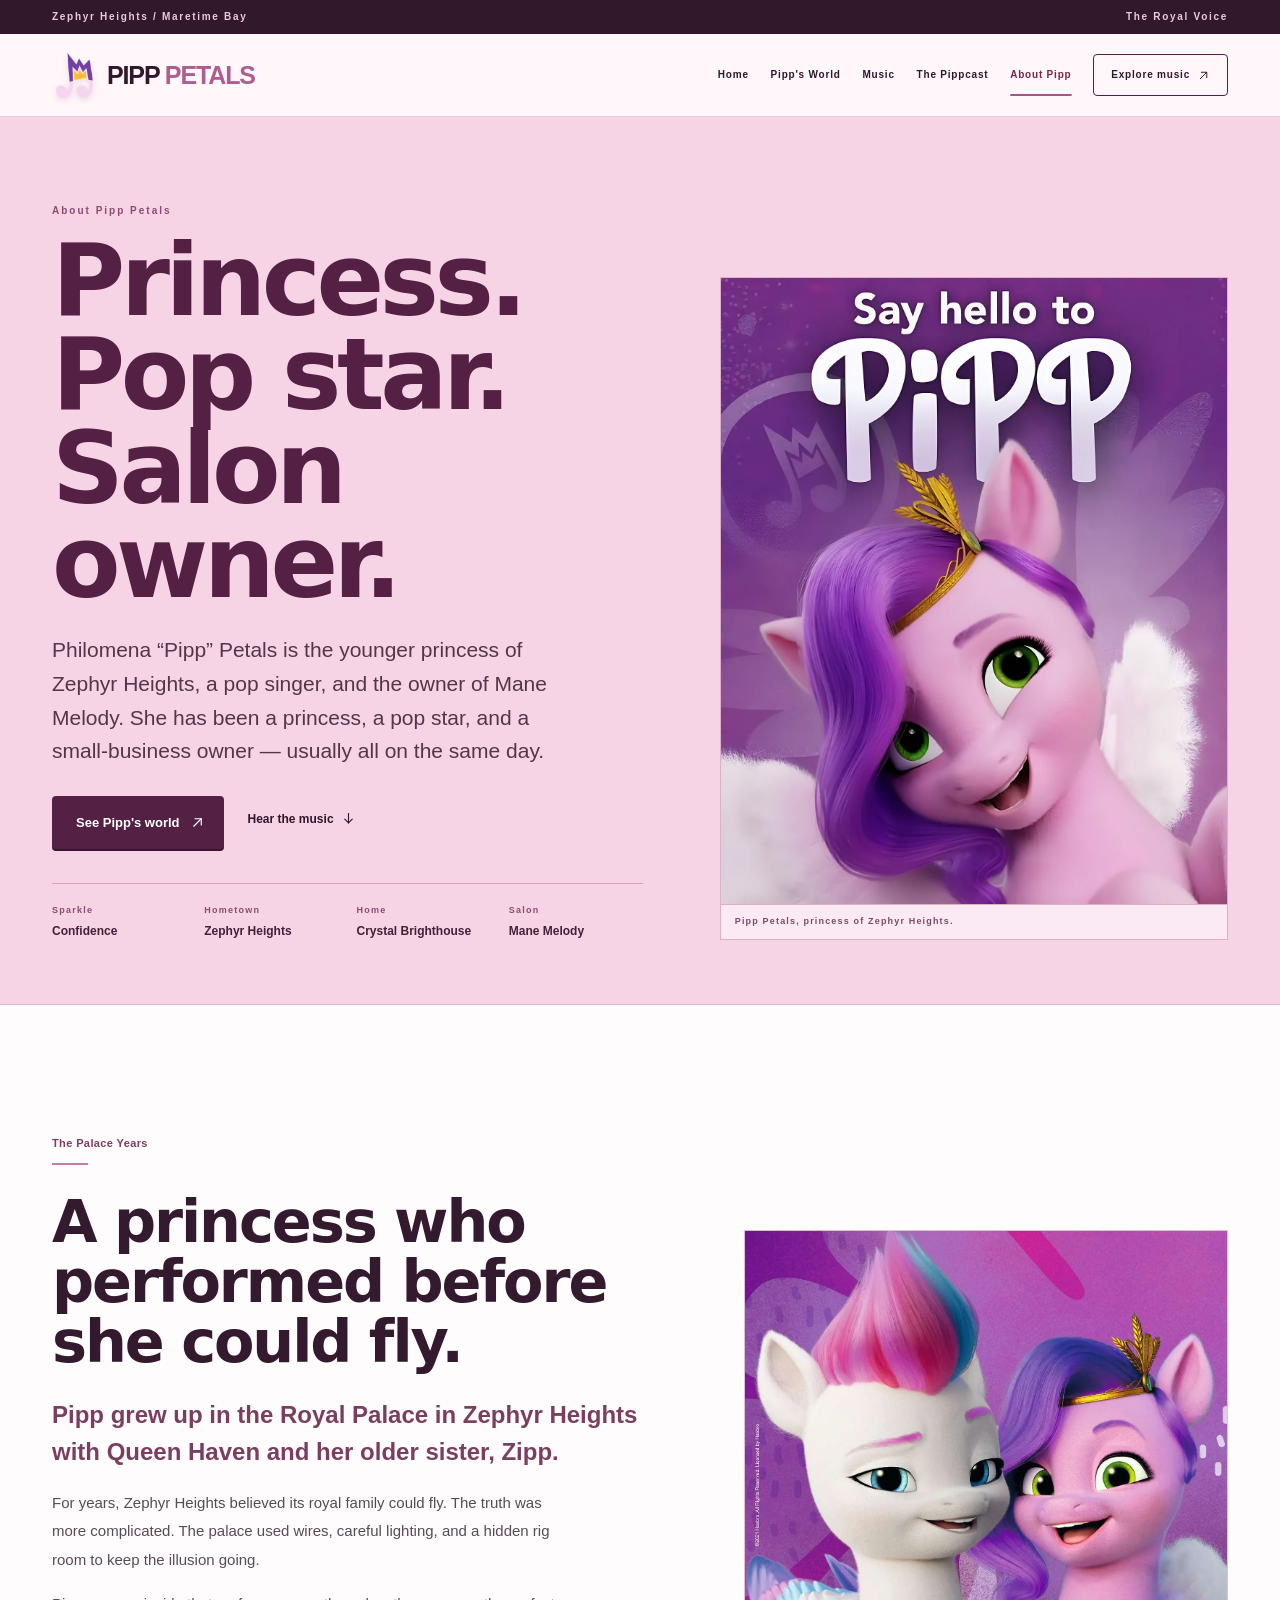
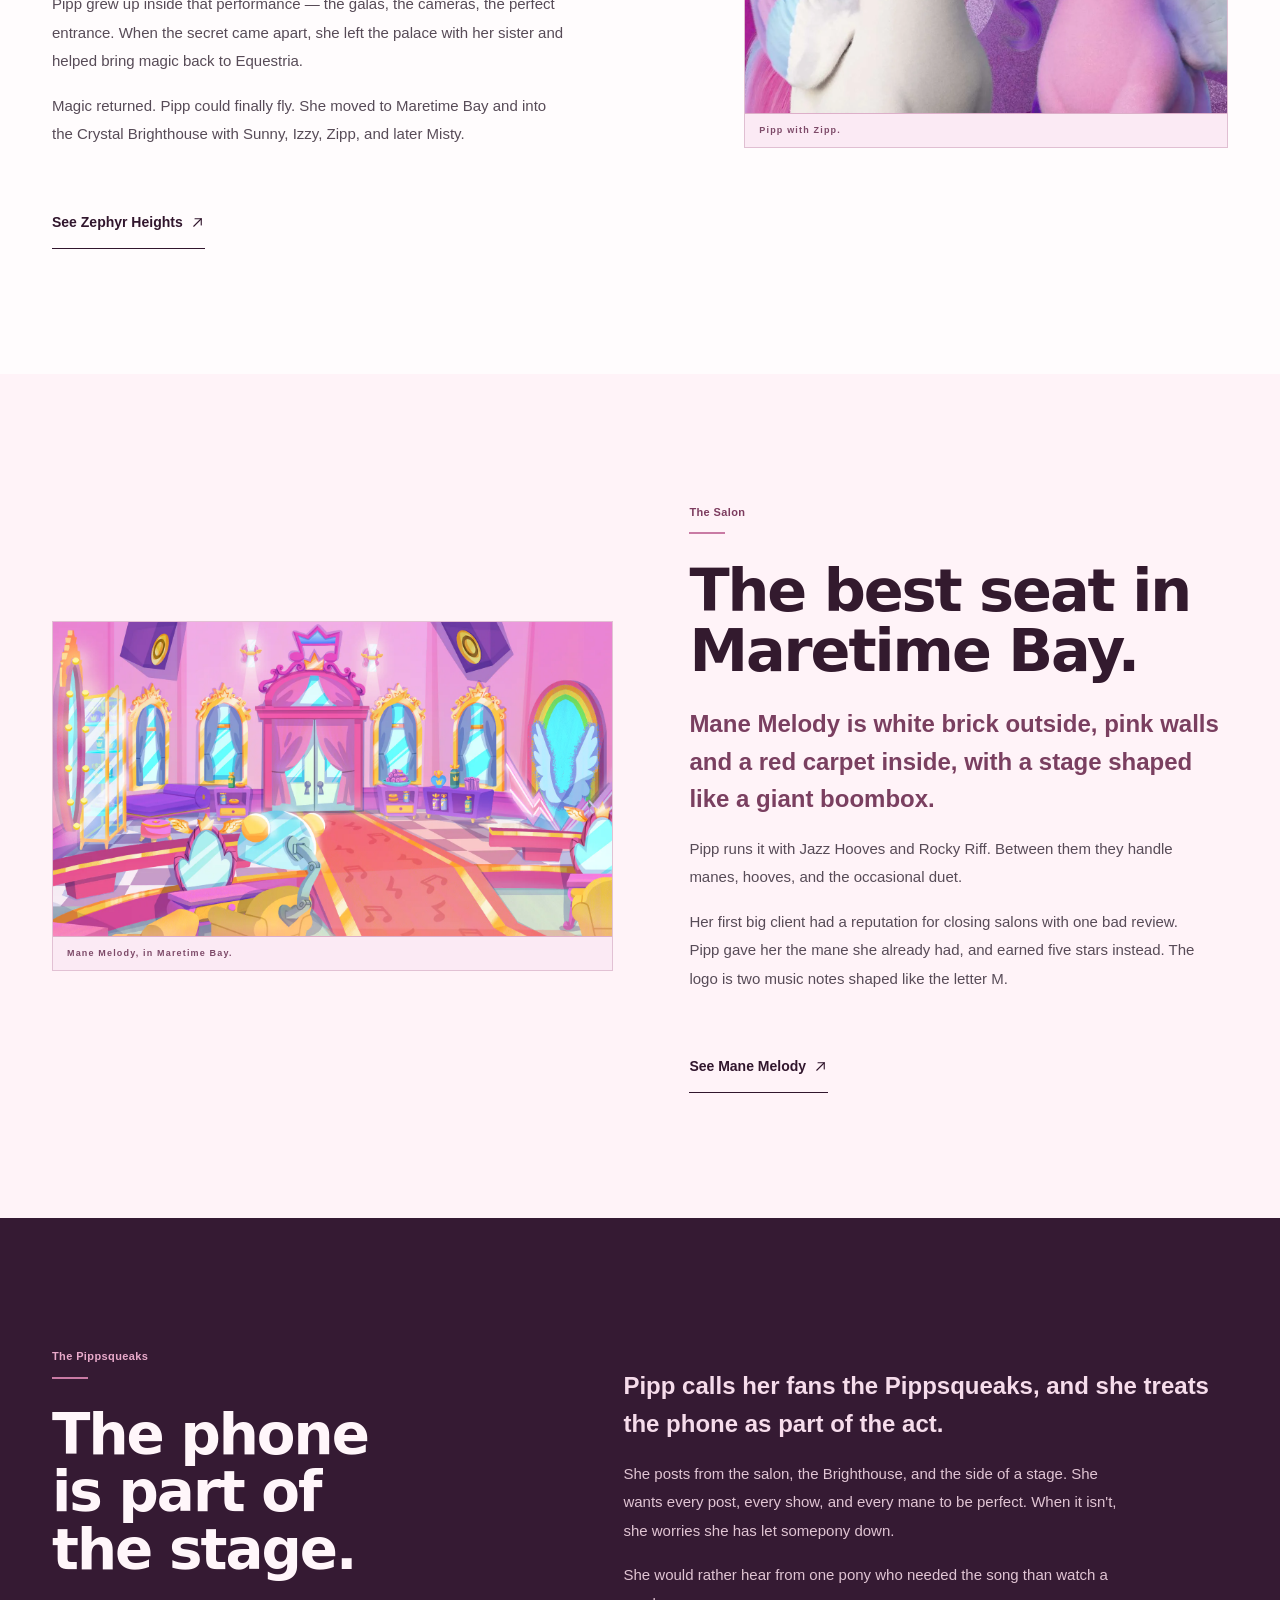
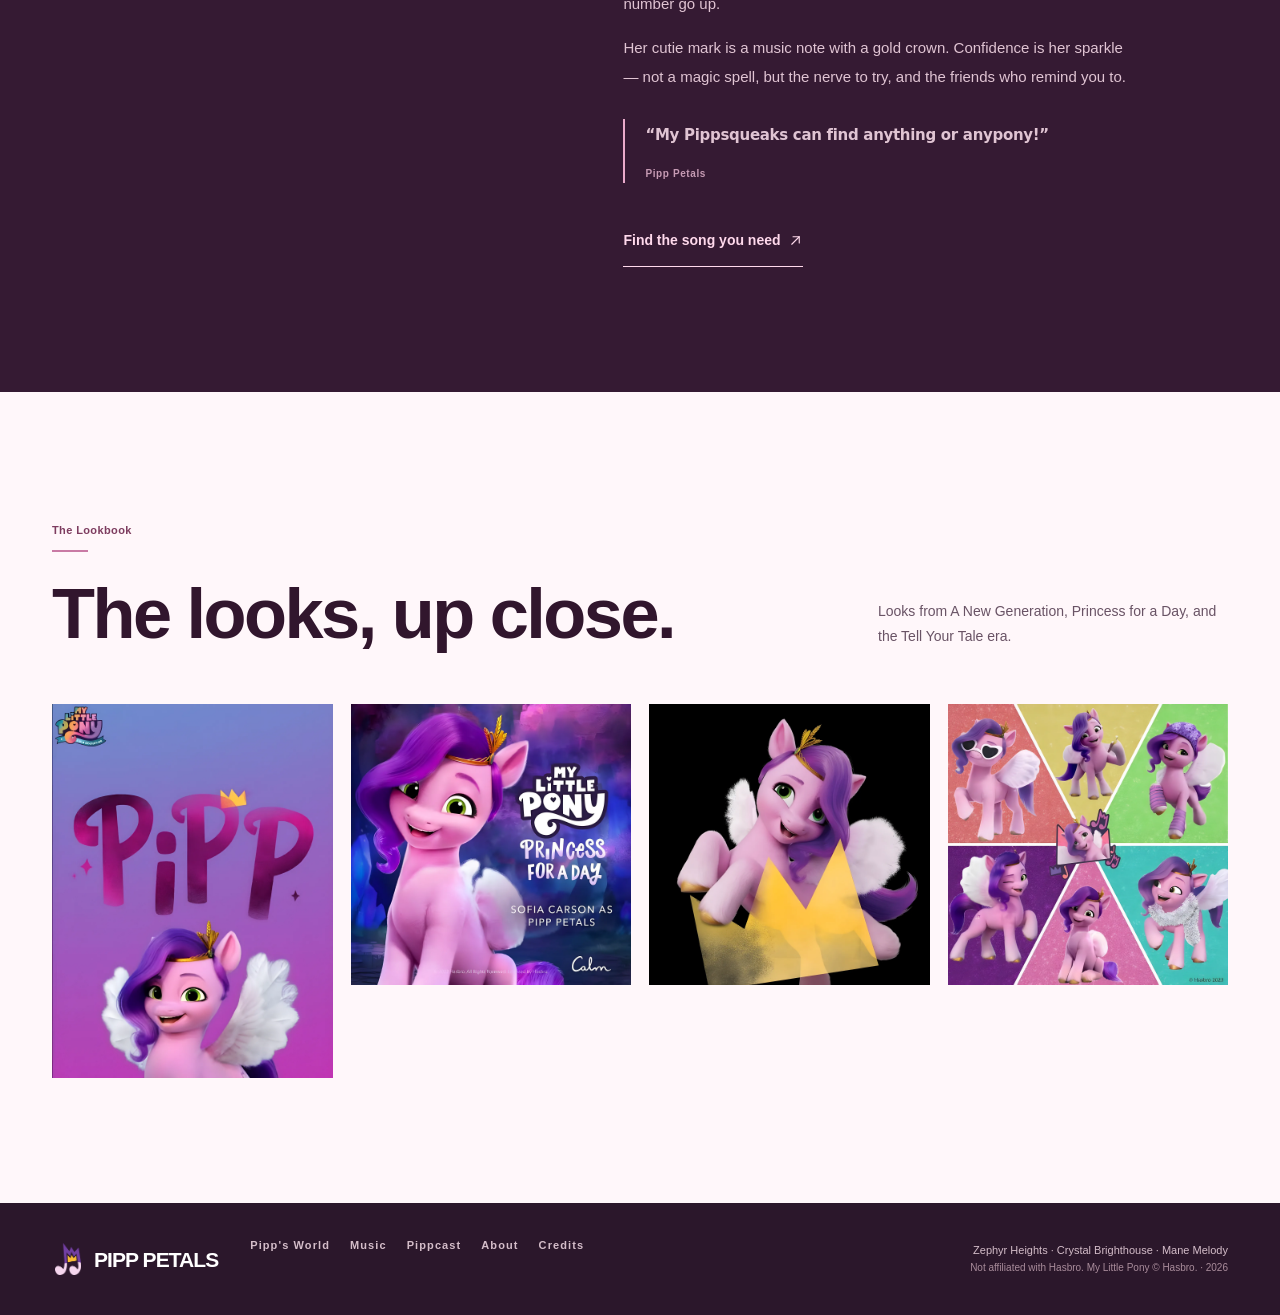
==== commit efc0dbd5: "deploy: refresh Pipp's voice, canon copy, Apple Music player, and media" ====
--- a/about/index.html
+++ b/about/index.html
@@ -14,7 +14,7 @@
       });
     </script><link rel="stylesheet" href="/_astro/about.cPPnkASS.css">
 <link rel="stylesheet" href="/_astro/about.ViKIAbC6.css">
-<link rel="stylesheet" href="/_astro/about.BiturHsz.css"></head> <body class="subpage about-page"> <a class="skip-link" href="#main">Skip to content</a> <div class="scroll-progress" aria-hidden="true"></div> <div class="topline" data-astro-cid-3ef6ksr2> <div class="shell" data-astro-cid-3ef6ksr2> <span data-astro-cid-3ef6ksr2>Zephyr Heights <b aria-hidden="true" data-astro-cid-3ef6ksr2>/</b> Maretime Bay</span> <span data-astro-cid-3ef6ksr2>The Royal Voice</span> </div> </div> <header class="site-header" id="top" data-astro-cid-3ef6ksr2> <div class="shell nav-inner" data-astro-cid-3ef6ksr2> <a class="wordmark" href="/" aria-label="Pipp Petals, home" data-astro-cid-3ef6ksr2> <img class="brand-cutiemark" src="/assets/media/pipp-cutiemark.webp" alt="" width="45" height="55" data-astro-cid-3ef6ksr2> <span data-astro-cid-3ef6ksr2>PIPP <em data-astro-cid-3ef6ksr2>PETALS</em></span> </a> <nav class="main-nav" id="main-nav" aria-label="Main navigation" data-astro-cid-3ef6ksr2> <a href="/" data-nav="home" data-astro-cid-3ef6ksr2> Home </a><a href="/world/" data-nav="world" data-astro-cid-3ef6ksr2> Pipp&#39;s World </a><a href="/music/" data-nav="music" data-astro-cid-3ef6ksr2> Music </a><a href="/podcast/" data-nav="podcast" data-astro-cid-3ef6ksr2> The Pippcast </a><a href="/about/" data-nav="about" aria-current="page" data-astro-cid-3ef6ksr2> About Pipp </a> <a class="nav-cta" href="/music/" data-astro-cid-3ef6ksr2>Explore music <svg class width="13" height="13" viewBox="0 0 24 24" fill="none" aria-hidden="true" focusable="false"> <g stroke="currentColor" stroke-width="1.8" stroke-linecap="round" stroke-linejoin="round"> <path d="M6 18 18 6"></path> <path d="M8 6h10v10"></path> </g>             </svg></a> </nav> <button class="menu-toggle" type="button" aria-expanded="false" aria-controls="mobile-nav" aria-label="Open navigation" data-astro-cid-3ef6ksr2> <span data-astro-cid-3ef6ksr2></span><span data-astro-cid-3ef6ksr2></span> </button> </div> </header> <!-- Mobile drawer: a real overlay, so it can never widen the document. --> <div class="mobile-nav" id="mobile-nav" data-open="false" role="dialog" aria-modal="true" aria-label="Site navigation" inert data-astro-cid-3ef6ksr2> <div class="mobile-nav-inner" data-astro-cid-3ef6ksr2> <p class="mobile-nav-eyebrow" data-astro-cid-3ef6ksr2>Menu</p> <nav aria-label="Mobile navigation" data-astro-cid-3ef6ksr2> <ul data-astro-cid-3ef6ksr2> <li style="--i:0" data-astro-cid-3ef6ksr2> <a href="/" data-astro-cid-3ef6ksr2> <span class="mobile-nav-index" data-astro-cid-3ef6ksr2>01</span> Home </a> </li><li style="--i:1" data-astro-cid-3ef6ksr2> <a href="/world/" data-astro-cid-3ef6ksr2> <span class="mobile-nav-index" data-astro-cid-3ef6ksr2>02</span> Pipp&#39;s World </a> </li><li style="--i:2" data-astro-cid-3ef6ksr2> <a href="/music/" data-astro-cid-3ef6ksr2> <span class="mobile-nav-index" data-astro-cid-3ef6ksr2>03</span> Music </a> </li><li style="--i:3" data-astro-cid-3ef6ksr2> <a href="/podcast/" data-astro-cid-3ef6ksr2> <span class="mobile-nav-index" data-astro-cid-3ef6ksr2>04</span> The Pippcast </a> </li><li style="--i:4" data-astro-cid-3ef6ksr2> <a href="/about/" aria-current="page" data-astro-cid-3ef6ksr2> <span class="mobile-nav-index" data-astro-cid-3ef6ksr2>05</span> About Pipp </a> </li> </ul> </nav> <a class="mobile-nav-cta" href="/music/" data-astro-cid-3ef6ksr2>Explore music <svg class width="16" height="16" viewBox="0 0 24 24" fill="none" aria-hidden="true" focusable="false"> <g stroke="currentColor" stroke-width="1.8" stroke-linecap="round" stroke-linejoin="round"> <path d="M6 18 18 6"></path> <path d="M8 6h10v10"></path> </g>             </svg></a> </div> </div>  <main id="main">  <section class="about-hero" data-astro-cid-kh7btl4r> <div class="shell about-hero-grid" data-astro-cid-kh7btl4r> <div class="about-hero-copy" data-astro-cid-kh7btl4r> <p class="about-eyebrow" data-astro-cid-kh7btl4r>About Pipp Petals</p> <h1 class="text-display" data-astro-cid-kh7btl4r>Princess.<br data-astro-cid-kh7btl4r>Pop star.<br data-astro-cid-kh7btl4r>Salon owner.</h1> <p class="about-lead" data-astro-cid-kh7btl4r>Philomena “Pipp” Petals is the younger princess of Zephyr Heights, a pop star, and the owner of Mane Melody. The crown is the smallest part of the job.</p> <div class="about-actions" data-astro-cid-kh7btl4r> <a class="pill-link" href="/world/" data-astro-cid-kh7btl4r>See Pipp's world <svg class width="15" height="15" viewBox="0 0 24 24" fill="none" aria-hidden="true" focusable="false"> <g stroke="currentColor" stroke-width="1.8" stroke-linecap="round" stroke-linejoin="round"> <path d="M6 18 18 6"></path> <path d="M8 6h10v10"></path> </g>             </svg></a> <a class="text-link" href="/music/" data-astro-cid-kh7btl4r>Hear the music <svg class width="15" height="15" viewBox="0 0 24 24" fill="none" aria-hidden="true" focusable="false">  <g stroke="currentColor" stroke-width="1.8" stroke-linecap="round" stroke-linejoin="round"> <path d="M12 4v15"></path> <path d="m6 13 6 6 6-6"></path> </g>            </svg></a> </div> <dl class="about-vitals" data-astro-cid-kh7btl4r> <div data-astro-cid-kh7btl4r><dt data-astro-cid-kh7btl4r>Signature</dt><dd data-astro-cid-kh7btl4r>Confidence</dd></div> <div data-astro-cid-kh7btl4r><dt data-astro-cid-kh7btl4r>Hometown</dt><dd data-astro-cid-kh7btl4r>Zephyr Heights</dd></div> <div data-astro-cid-kh7btl4r><dt data-astro-cid-kh7btl4r>Home</dt><dd data-astro-cid-kh7btl4r>Crystal Brighthouse</dd></div> <div data-astro-cid-kh7btl4r><dt data-astro-cid-kh7btl4r>Salon</dt><dd data-astro-cid-kh7btl4r>Mane Melody</dd></div> </dl> </div> <figure class="about-poster-new" data-astro-cid-kh7btl4r> <img src="/assets/media/pipp-cover.webp" alt="Pipp Petals with her violet mane against a purple backdrop" width="1400" height="1731" fetchpriority="high" data-astro-cid-kh7btl4r> <figcaption data-astro-cid-kh7btl4r>Pipp Petals, princess of Zephyr Heights.</figcaption> </figure> </div> </section> <section class="section about-story" data-astro-cid-kh7btl4r> <div class="shell story-grid" data-astro-cid-kh7btl4r> <div class="story-copy" data-astro-cid-kh7btl4r> <span class="section-label" data-astro-cid-kh7btl4r>The Palace Years</span> <h2 data-astro-cid-kh7btl4r>A princess who performed before she could fly.</h2> <p class="lead" data-astro-cid-kh7btl4r>Pipp grew up in the Royal Palace in Zephyr Heights with Queen Haven and her older sister, Zipp.</p> <p data-astro-cid-kh7btl4r>The city believed its royals could fly. They could not. After magic disappeared, the court used invisible wires, careful lighting and a hidden rig room above the throne room to keep the show going.</p> <p data-astro-cid-kh7btl4r>Pipp played along. She livestreamed the Royal Gala, premiered "Glowin' Up" from the throne room, and ended the night hanging from the rigging. Then she left to help bring magic back.</p> <p data-astro-cid-kh7btl4r>Magic returned. Pipp could finally fly. She moved to Maretime Bay and into the Crystal Brighthouse with Sunny, Izzy, Zipp and later Misty.</p> <a class="editorial-link" href="/world/#zephyr-heights" data-astro-cid-kh7btl4r>See Zephyr Heights <svg class width="15" height="15" viewBox="0 0 24 24" fill="none" aria-hidden="true" focusable="false"> <g stroke="currentColor" stroke-width="1.8" stroke-linecap="round" stroke-linejoin="round"> <path d="M6 18 18 6"></path> <path d="M8 6h10v10"></path> </g>             </svg></a> </div> <figure class="story-figure" data-astro-cid-kh7btl4r> <img src="/assets/media/pipp-royal-family.webp" alt="Zipp Storm, Queen Haven and Pipp Petals together" width="1400" height="1256" loading="lazy" data-astro-cid-kh7btl4r> <figcaption data-astro-cid-kh7btl4r>Pipp with Queen Haven and Zipp.</figcaption> </figure> </div> </section> <section class="section about-salon" id="mane-melody" data-astro-cid-kh7btl4r> <div class="shell salon-grid" data-astro-cid-kh7btl4r> <figure class="salon-photo-new" data-astro-cid-kh7btl4r> <img src="/assets/media/pipp-salon.webp" alt="The inside of Mane Melody: pink walls, gold mirrors, styling chairs and a red carpet" width="1600" height="900" loading="lazy" data-astro-cid-kh7btl4r> <figcaption data-astro-cid-kh7btl4r>Mane Melody, in Maretime Bay.</figcaption> </figure> <div class="salon-copy" data-astro-cid-kh7btl4r> <span class="section-label" data-astro-cid-kh7btl4r>The Salon</span> <h2 data-astro-cid-kh7btl4r>The best seat in Maretime Bay.</h2> <p class="lead" data-astro-cid-kh7btl4r>Mane Melody is white brick outside, pink walls and a red carpet inside, with a stage shaped like a giant boombox.</p> <p data-astro-cid-kh7btl4r>Pipp runs it with Jazz Hooves and Rocky Riff. Jazz sings and looks after hooves. Rocky sings and styles manes. A one-star review nearly closed the shop in its first week.</p> <p data-astro-cid-kh7btl4r>Pipp sang "Let Out Your Light" and kept the doors open. The logo is two music notes shaped like the letter M.</p> <a class="editorial-link" href="/world/#mane-melody" data-astro-cid-kh7btl4r>See Mane Melody <svg class width="15" height="15" viewBox="0 0 24 24" fill="none" aria-hidden="true" focusable="false"> <g stroke="currentColor" stroke-width="1.8" stroke-linecap="round" stroke-linejoin="round"> <path d="M6 18 18 6"></path> <path d="M8 6h10v10"></path> </g>             </svg></a> </div> </div> </section> <section class="section about-note" data-astro-cid-kh7btl4r> <div class="shell note-grid" data-astro-cid-kh7btl4r> <div data-astro-cid-kh7btl4r> <span class="section-label" data-astro-cid-kh7btl4r>The Pippsqueaks</span> <h2 data-astro-cid-kh7btl4r>The phone is part of the stage.</h2> </div> <div class="note-copy" data-astro-cid-kh7btl4r> <p class="lead" data-astro-cid-kh7btl4r>Pipp calls her fans the Pippsqueaks, and she treats the phone as part of the act.</p> <p data-astro-cid-kh7btl4r>She posts from the salon, from the Brighthouse, and from the side of a stage. The point is not the follower count. It is the reply from a pony who needed the song that day.</p> <p data-astro-cid-kh7btl4r>Her cutie mark is a music note with a crown worked into it. Confidence is the word she keeps coming back to.</p> <blockquote class="pull-quote" data-astro-cid-kh7btl4r> <p data-astro-cid-kh7btl4r>“My Pippsqueaks can find anything or anypony!”</p> <footer data-astro-cid-kh7btl4r>Pipp Petals</footer> </blockquote> <a class="editorial-link" href="/music/" data-astro-cid-kh7btl4r>Find the song you need <svg class width="15" height="15" viewBox="0 0 24 24" fill="none" aria-hidden="true" focusable="false"> <g stroke="currentColor" stroke-width="1.8" stroke-linecap="round" stroke-linejoin="round"> <path d="M6 18 18 6"></path> <path d="M8 6h10v10"></path> </g>             </svg></a> </div> </div> </section> <section class="section about-lookbook" id="lookbook" data-astro-cid-kh7btl4r> <div class="shell" data-astro-cid-kh7btl4r> <div class="section-intro" data-astro-cid-kh7btl4r> <div data-astro-cid-kh7btl4r> <span class="section-label" data-astro-cid-kh7btl4r>The Lookbook</span> <h2 data-astro-cid-kh7btl4r>The looks, up close.</h2> </div> <p data-astro-cid-kh7btl4r>Looks from A New Generation, Princess for a Day, and the Tell Your Tale era.</p> </div> <div class="lookbook-grid" data-gallery data-astro-cid-kh7btl4r> <figure data-astro-cid-kh7btl4r><a href="/assets/media/pipp-poster.webp" data-pswp-width="1400" data-pswp-height="2492" aria-label="Open the Pipp poster" data-astro-cid-kh7btl4r><img height="2492" width="1400" src="/assets/media/pipp-poster.webp" alt="PIPP poster with Pipp under the A New Generation wordmark" loading="lazy" data-astro-cid-kh7btl4r></a></figure> <figure data-astro-cid-kh7btl4r><a href="/assets/media/pipp-princess.webp" data-pswp-width="1400" data-pswp-height="1400" aria-label="Open Princess for a Day" data-astro-cid-kh7btl4r><img height="1400" width="1400" src="/assets/media/pipp-princess.webp" alt="Princess for a Day poster crediting Sofia Carson as Pipp Petals" loading="lazy" data-astro-cid-kh7btl4r></a></figure> <figure data-astro-cid-kh7btl4r><a href="/assets/media/pipp-intro.webp" data-pswp-width="1400" data-pswp-height="1508" aria-label="Open Pipp at the Mane Melody crown" data-astro-cid-kh7btl4r><img height="1508" width="1400" src="/assets/media/pipp-intro.webp" alt="Pipp leaning against the golden Mane Melody crown mark" loading="lazy" data-astro-cid-kh7btl4r></a></figure> <figure data-astro-cid-kh7btl4r><a href="/assets/media/pipp-looks.webp" data-pswp-width="1400" data-pswp-height="1400" aria-label="Open Pipp style collage" data-astro-cid-kh7btl4r><img height="1400" width="1400" src="/assets/media/pipp-looks.webp" alt="Official Pipp style collage" loading="lazy" data-astro-cid-kh7btl4r></a></figure> </div> </div> </section> <script type="module" src="/_astro/about.astro_astro_type_script_index_0_lang.CX50MiI-.js"></script>  </main> <footer class="footer" data-astro-cid-sz7xmlte> <div class="shell footer-inner" data-astro-cid-sz7xmlte> <a href="/" class="footer-brand" aria-label="Pipp Petals, home" data-astro-cid-sz7xmlte> <img src="/assets/media/pipp-cutiemark.webp" alt="" width="32" height="39" loading="lazy" data-astro-cid-sz7xmlte>
+<link rel="stylesheet" href="/_astro/about.BiturHsz.css"></head> <body class="subpage about-page"> <a class="skip-link" href="#main">Skip to content</a> <div class="scroll-progress" aria-hidden="true"></div> <div class="topline" data-astro-cid-3ef6ksr2> <div class="shell" data-astro-cid-3ef6ksr2> <span data-astro-cid-3ef6ksr2>Zephyr Heights <b aria-hidden="true" data-astro-cid-3ef6ksr2>/</b> Maretime Bay</span> <span data-astro-cid-3ef6ksr2>The Royal Voice</span> </div> </div> <header class="site-header" id="top" data-astro-cid-3ef6ksr2> <div class="shell nav-inner" data-astro-cid-3ef6ksr2> <a class="wordmark" href="/" aria-label="Pipp Petals, home" data-astro-cid-3ef6ksr2> <img class="brand-cutiemark" src="/assets/media/pipp-cutiemark.webp" alt="" width="45" height="55" data-astro-cid-3ef6ksr2> <span data-astro-cid-3ef6ksr2>PIPP <em data-astro-cid-3ef6ksr2>PETALS</em></span> </a> <nav class="main-nav" id="main-nav" aria-label="Main navigation" data-astro-cid-3ef6ksr2> <a href="/" data-nav="home" data-astro-cid-3ef6ksr2> Home </a><a href="/world/" data-nav="world" data-astro-cid-3ef6ksr2> Pipp&#39;s World </a><a href="/music/" data-nav="music" data-astro-cid-3ef6ksr2> Music </a><a href="/podcast/" data-nav="podcast" data-astro-cid-3ef6ksr2> The Pippcast </a><a href="/about/" data-nav="about" aria-current="page" data-astro-cid-3ef6ksr2> About Pipp </a> <a class="nav-cta" href="/music/" data-astro-cid-3ef6ksr2>Explore music <svg class width="13" height="13" viewBox="0 0 24 24" fill="none" aria-hidden="true" focusable="false"> <g stroke="currentColor" stroke-width="1.8" stroke-linecap="round" stroke-linejoin="round"> <path d="M6 18 18 6"></path> <path d="M8 6h10v10"></path> </g>             </svg></a> </nav> <button class="menu-toggle" type="button" aria-expanded="false" aria-controls="mobile-nav" aria-label="Open navigation" data-astro-cid-3ef6ksr2> <span data-astro-cid-3ef6ksr2></span><span data-astro-cid-3ef6ksr2></span> </button> </div> </header> <!-- Mobile drawer: a real overlay, so it can never widen the document. --> <div class="mobile-nav" id="mobile-nav" data-open="false" role="dialog" aria-modal="true" aria-label="Site navigation" inert data-astro-cid-3ef6ksr2> <div class="mobile-nav-inner" data-astro-cid-3ef6ksr2> <p class="mobile-nav-eyebrow" data-astro-cid-3ef6ksr2>Menu</p> <nav aria-label="Mobile navigation" data-astro-cid-3ef6ksr2> <ul data-astro-cid-3ef6ksr2> <li style="--i:0" data-astro-cid-3ef6ksr2> <a href="/" data-astro-cid-3ef6ksr2> <span class="mobile-nav-index" data-astro-cid-3ef6ksr2>01</span> Home </a> </li><li style="--i:1" data-astro-cid-3ef6ksr2> <a href="/world/" data-astro-cid-3ef6ksr2> <span class="mobile-nav-index" data-astro-cid-3ef6ksr2>02</span> Pipp&#39;s World </a> </li><li style="--i:2" data-astro-cid-3ef6ksr2> <a href="/music/" data-astro-cid-3ef6ksr2> <span class="mobile-nav-index" data-astro-cid-3ef6ksr2>03</span> Music </a> </li><li style="--i:3" data-astro-cid-3ef6ksr2> <a href="/podcast/" data-astro-cid-3ef6ksr2> <span class="mobile-nav-index" data-astro-cid-3ef6ksr2>04</span> The Pippcast </a> </li><li style="--i:4" data-astro-cid-3ef6ksr2> <a href="/about/" aria-current="page" data-astro-cid-3ef6ksr2> <span class="mobile-nav-index" data-astro-cid-3ef6ksr2>05</span> About Pipp </a> </li> </ul> </nav> <a class="mobile-nav-cta" href="/music/" data-astro-cid-3ef6ksr2>Explore music <svg class width="16" height="16" viewBox="0 0 24 24" fill="none" aria-hidden="true" focusable="false"> <g stroke="currentColor" stroke-width="1.8" stroke-linecap="round" stroke-linejoin="round"> <path d="M6 18 18 6"></path> <path d="M8 6h10v10"></path> </g>             </svg></a> </div> </div>  <main id="main">  <section class="about-hero" data-astro-cid-kh7btl4r> <div class="shell about-hero-grid" data-astro-cid-kh7btl4r> <div class="about-hero-copy" data-astro-cid-kh7btl4r> <p class="about-eyebrow" data-astro-cid-kh7btl4r>About Pipp Petals</p> <h1 class="text-display" data-astro-cid-kh7btl4r>Princess.<br data-astro-cid-kh7btl4r>Pop star.<br data-astro-cid-kh7btl4r>Salon owner.</h1> <p class="about-lead" data-astro-cid-kh7btl4r>Philomena “Pipp” Petals is the younger princess of Zephyr Heights, a pop singer, and the owner of Mane Melody. She has been a princess, a pop star, and a small-business owner — usually all on the same day.</p> <div class="about-actions" data-astro-cid-kh7btl4r> <a class="pill-link" href="/world/" data-astro-cid-kh7btl4r>See Pipp's world <svg class width="15" height="15" viewBox="0 0 24 24" fill="none" aria-hidden="true" focusable="false"> <g stroke="currentColor" stroke-width="1.8" stroke-linecap="round" stroke-linejoin="round"> <path d="M6 18 18 6"></path> <path d="M8 6h10v10"></path> </g>             </svg></a> <a class="text-link" href="/music/" data-astro-cid-kh7btl4r>Hear the music <svg class width="15" height="15" viewBox="0 0 24 24" fill="none" aria-hidden="true" focusable="false">  <g stroke="currentColor" stroke-width="1.8" stroke-linecap="round" stroke-linejoin="round"> <path d="M12 4v15"></path> <path d="m6 13 6 6 6-6"></path> </g>            </svg></a> </div> <dl class="about-vitals" data-astro-cid-kh7btl4r> <div data-astro-cid-kh7btl4r><dt data-astro-cid-kh7btl4r>Sparkle</dt><dd data-astro-cid-kh7btl4r>Confidence</dd></div> <div data-astro-cid-kh7btl4r><dt data-astro-cid-kh7btl4r>Hometown</dt><dd data-astro-cid-kh7btl4r>Zephyr Heights</dd></div> <div data-astro-cid-kh7btl4r><dt data-astro-cid-kh7btl4r>Home</dt><dd data-astro-cid-kh7btl4r>Crystal Brighthouse</dd></div> <div data-astro-cid-kh7btl4r><dt data-astro-cid-kh7btl4r>Salon</dt><dd data-astro-cid-kh7btl4r>Mane Melody</dd></div> </dl> </div> <figure class="about-poster-new" data-astro-cid-kh7btl4r> <img src="/assets/media/pipp-cover.webp" alt="Pipp Petals with her violet mane against a purple backdrop" width="1400" height="1731" fetchpriority="high" data-astro-cid-kh7btl4r> <figcaption data-astro-cid-kh7btl4r>Pipp Petals, princess of Zephyr Heights.</figcaption> </figure> </div> </section> <section class="section about-story" data-astro-cid-kh7btl4r> <div class="shell story-grid" data-astro-cid-kh7btl4r> <div class="story-copy" data-astro-cid-kh7btl4r> <span class="section-label" data-astro-cid-kh7btl4r>The Palace Years</span> <h2 data-astro-cid-kh7btl4r>A princess who performed before she could fly.</h2> <p class="lead" data-astro-cid-kh7btl4r>Pipp grew up in the Royal Palace in Zephyr Heights with Queen Haven and her older sister, Zipp.</p> <p data-astro-cid-kh7btl4r>For years, Zephyr Heights believed its royal family could fly. The truth was more complicated. The palace used wires, careful lighting, and a hidden rig room to keep the illusion going.</p> <p data-astro-cid-kh7btl4r>Pipp grew up inside that performance — the galas, the cameras, the perfect entrance. When the secret came apart, she left the palace with her sister and helped bring magic back to Equestria.</p> <p data-astro-cid-kh7btl4r>Magic returned. Pipp could finally fly. She moved to Maretime Bay and into the Crystal Brighthouse with Sunny, Izzy, Zipp, and later Misty.</p> <a class="editorial-link" href="/world/#zephyr-heights" data-astro-cid-kh7btl4r>See Zephyr Heights <svg class width="15" height="15" viewBox="0 0 24 24" fill="none" aria-hidden="true" focusable="false"> <g stroke="currentColor" stroke-width="1.8" stroke-linecap="round" stroke-linejoin="round"> <path d="M6 18 18 6"></path> <path d="M8 6h10v10"></path> </g>             </svg></a> </div> <figure class="story-figure" data-astro-cid-kh7btl4r> <img src="/assets/media/zipp-pipp-closeup.webp" alt="Zipp Storm and Pipp Petals smiling together" width="1323" height="1323" loading="lazy" data-astro-cid-kh7btl4r> <figcaption data-astro-cid-kh7btl4r>Pipp with Zipp.</figcaption> </figure> </div> </section> <section class="section about-salon" id="mane-melody" data-astro-cid-kh7btl4r> <div class="shell salon-grid" data-astro-cid-kh7btl4r> <figure class="salon-photo-new" data-astro-cid-kh7btl4r> <img src="/assets/media/pipp-salon.webp" alt="The inside of Mane Melody: pink walls, gold mirrors, styling chairs and a red carpet" width="1600" height="900" loading="lazy" data-astro-cid-kh7btl4r> <figcaption data-astro-cid-kh7btl4r>Mane Melody, in Maretime Bay.</figcaption> </figure> <div class="salon-copy" data-astro-cid-kh7btl4r> <span class="section-label" data-astro-cid-kh7btl4r>The Salon</span> <h2 data-astro-cid-kh7btl4r>The best seat in Maretime Bay.</h2> <p class="lead" data-astro-cid-kh7btl4r>Mane Melody is white brick outside, pink walls and a red carpet inside, with a stage shaped like a giant boombox.</p> <p data-astro-cid-kh7btl4r>Pipp runs it with Jazz Hooves and Rocky Riff. Between them they handle manes, hooves, and the occasional duet.</p> <p data-astro-cid-kh7btl4r>Her first big client had a reputation for closing salons with one bad review. Pipp gave her the mane she already had, and earned five stars instead. The logo is two music notes shaped like the letter M.</p> <a class="editorial-link" href="/world/#mane-melody" data-astro-cid-kh7btl4r>See Mane Melody <svg class width="15" height="15" viewBox="0 0 24 24" fill="none" aria-hidden="true" focusable="false"> <g stroke="currentColor" stroke-width="1.8" stroke-linecap="round" stroke-linejoin="round"> <path d="M6 18 18 6"></path> <path d="M8 6h10v10"></path> </g>             </svg></a> </div> </div> </section> <section class="section about-note" data-astro-cid-kh7btl4r> <div class="shell note-grid" data-astro-cid-kh7btl4r> <div data-astro-cid-kh7btl4r> <span class="section-label" data-astro-cid-kh7btl4r>The Pippsqueaks</span> <h2 data-astro-cid-kh7btl4r>The phone is part of the stage.</h2> </div> <div class="note-copy" data-astro-cid-kh7btl4r> <p class="lead" data-astro-cid-kh7btl4r>Pipp calls her fans the Pippsqueaks, and she treats the phone as part of the act.</p> <p data-astro-cid-kh7btl4r>She posts from the salon, the Brighthouse, and the side of a stage. She wants every post, every show, and every mane to be perfect. When it isn't, she worries she has let somepony down.</p> <p data-astro-cid-kh7btl4r>She would rather hear from one pony who needed the song than watch a number go up.</p> <p data-astro-cid-kh7btl4r>Her cutie mark is a music note with a gold crown. Confidence is her sparkle — not a magic spell, but the nerve to try, and the friends who remind you to.</p> <blockquote class="pull-quote" data-astro-cid-kh7btl4r> <p data-astro-cid-kh7btl4r>“My Pippsqueaks can find anything or anypony!”</p> <footer data-astro-cid-kh7btl4r>Pipp Petals</footer> </blockquote> <a class="editorial-link" href="/music/" data-astro-cid-kh7btl4r>Find the song you need <svg class width="15" height="15" viewBox="0 0 24 24" fill="none" aria-hidden="true" focusable="false"> <g stroke="currentColor" stroke-width="1.8" stroke-linecap="round" stroke-linejoin="round"> <path d="M6 18 18 6"></path> <path d="M8 6h10v10"></path> </g>             </svg></a> </div> </div> </section> <section class="section about-lookbook" id="lookbook" data-astro-cid-kh7btl4r> <div class="shell" data-astro-cid-kh7btl4r> <div class="section-intro" data-astro-cid-kh7btl4r> <div data-astro-cid-kh7btl4r> <span class="section-label" data-astro-cid-kh7btl4r>The Lookbook</span> <h2 data-astro-cid-kh7btl4r>The looks, up close.</h2> </div> <p data-astro-cid-kh7btl4r>Looks from A New Generation, Princess for a Day, and the Tell Your Tale era.</p> </div> <div class="lookbook-grid" data-gallery data-astro-cid-kh7btl4r> <figure data-astro-cid-kh7btl4r><a href="/assets/media/pipp-poster.webp" data-pswp-width="1400" data-pswp-height="2492" aria-label="Open the Pipp poster" data-astro-cid-kh7btl4r><img height="2492" width="1400" src="/assets/media/pipp-poster.webp" alt="PIPP poster with Pipp under the A New Generation wordmark" loading="lazy" data-astro-cid-kh7btl4r></a></figure> <figure data-astro-cid-kh7btl4r><a href="/assets/media/pipp-princess.webp" data-pswp-width="1400" data-pswp-height="1400" aria-label="Open Princess for a Day" data-astro-cid-kh7btl4r><img height="1400" width="1400" src="/assets/media/pipp-princess.webp" alt="Princess for a Day poster crediting Sofia Carson as Pipp Petals" loading="lazy" data-astro-cid-kh7btl4r></a></figure> <figure data-astro-cid-kh7btl4r><a href="/assets/media/pipp-intro.webp" data-pswp-width="1400" data-pswp-height="1508" aria-label="Open Pipp at the Mane Melody crown" data-astro-cid-kh7btl4r><img height="1508" width="1400" src="/assets/media/pipp-intro.webp" alt="Pipp leaning against the golden Mane Melody crown mark" loading="lazy" data-astro-cid-kh7btl4r></a></figure> <figure data-astro-cid-kh7btl4r><a href="/assets/media/pipp-looks.webp" data-pswp-width="1400" data-pswp-height="1400" aria-label="Open Pipp style collage" data-astro-cid-kh7btl4r><img height="1400" width="1400" src="/assets/media/pipp-looks.webp" alt="Pipp style collage" loading="lazy" data-astro-cid-kh7btl4r></a></figure> </div> </div> </section> <script type="module" src="/_astro/about.astro_astro_type_script_index_0_lang.CX50MiI-.js"></script>  </main> <footer class="footer" data-astro-cid-sz7xmlte> <div class="shell footer-inner" data-astro-cid-sz7xmlte> <a href="/" class="footer-brand" aria-label="Pipp Petals, home" data-astro-cid-sz7xmlte> <img src="/assets/media/pipp-cutiemark.webp" alt="" width="32" height="39" loading="lazy" data-astro-cid-sz7xmlte>
 PIPP PETALS
 </a> <nav class="footer-nav" aria-label="Footer" data-astro-cid-sz7xmlte> <a href="/world/" data-astro-cid-sz7xmlte>Pipp's World</a> <a href="/music/" data-astro-cid-sz7xmlte>Music</a> <a href="/podcast/" data-astro-cid-sz7xmlte>Pippcast</a> <a href="/about/" data-astro-cid-sz7xmlte>About</a> <a href="/credits/" data-astro-cid-sz7xmlte>Credits</a> </nav> <div class="footer-meta" data-astro-cid-sz7xmlte> <p data-astro-cid-sz7xmlte>Zephyr Heights · Crystal Brighthouse · Mane Melody</p> <p class="footer-note" data-astro-cid-sz7xmlte>
-A fan portfolio. My Little Pony © Hasbro. <span data-astro-cid-sz7xmlte>·</span> 2026 </p> </div> </div> </footer>  <button class="back-top" type="button" aria-label="Back to top"><svg class width="20" height="20" viewBox="0 0 24 24" fill="none" aria-hidden="true" focusable="false">   <g stroke="currentColor" stroke-width="1.8" stroke-linecap="round" stroke-linejoin="round"> <path d="M12 20V5"></path> <path d="m6 11 6-6 6 6"></path> </g>           </svg></button> <script type="module" src="/_astro/Base.astro_astro_type_script_index_0_lang.uuHdIfp0.js"></script> </body> </html> +Not affiliated with Hasbro. My Little Pony © Hasbro. <span data-astro-cid-sz7xmlte>·</span> 2026 </p> </div> </div> </footer>  <button class="back-top" type="button" aria-label="Back to top"><svg class width="20" height="20" viewBox="0 0 24 24" fill="none" aria-hidden="true" focusable="false">   <g stroke="currentColor" stroke-width="1.8" stroke-linecap="round" stroke-linejoin="round"> <path d="M12 20V5"></path> <path d="m6 11 6-6 6 6"></path> </g>           </svg></button> <script type="module" src="/_astro/Base.astro_astro_type_script_index_0_lang.uuHdIfp0.js"></script> </body> </html> 
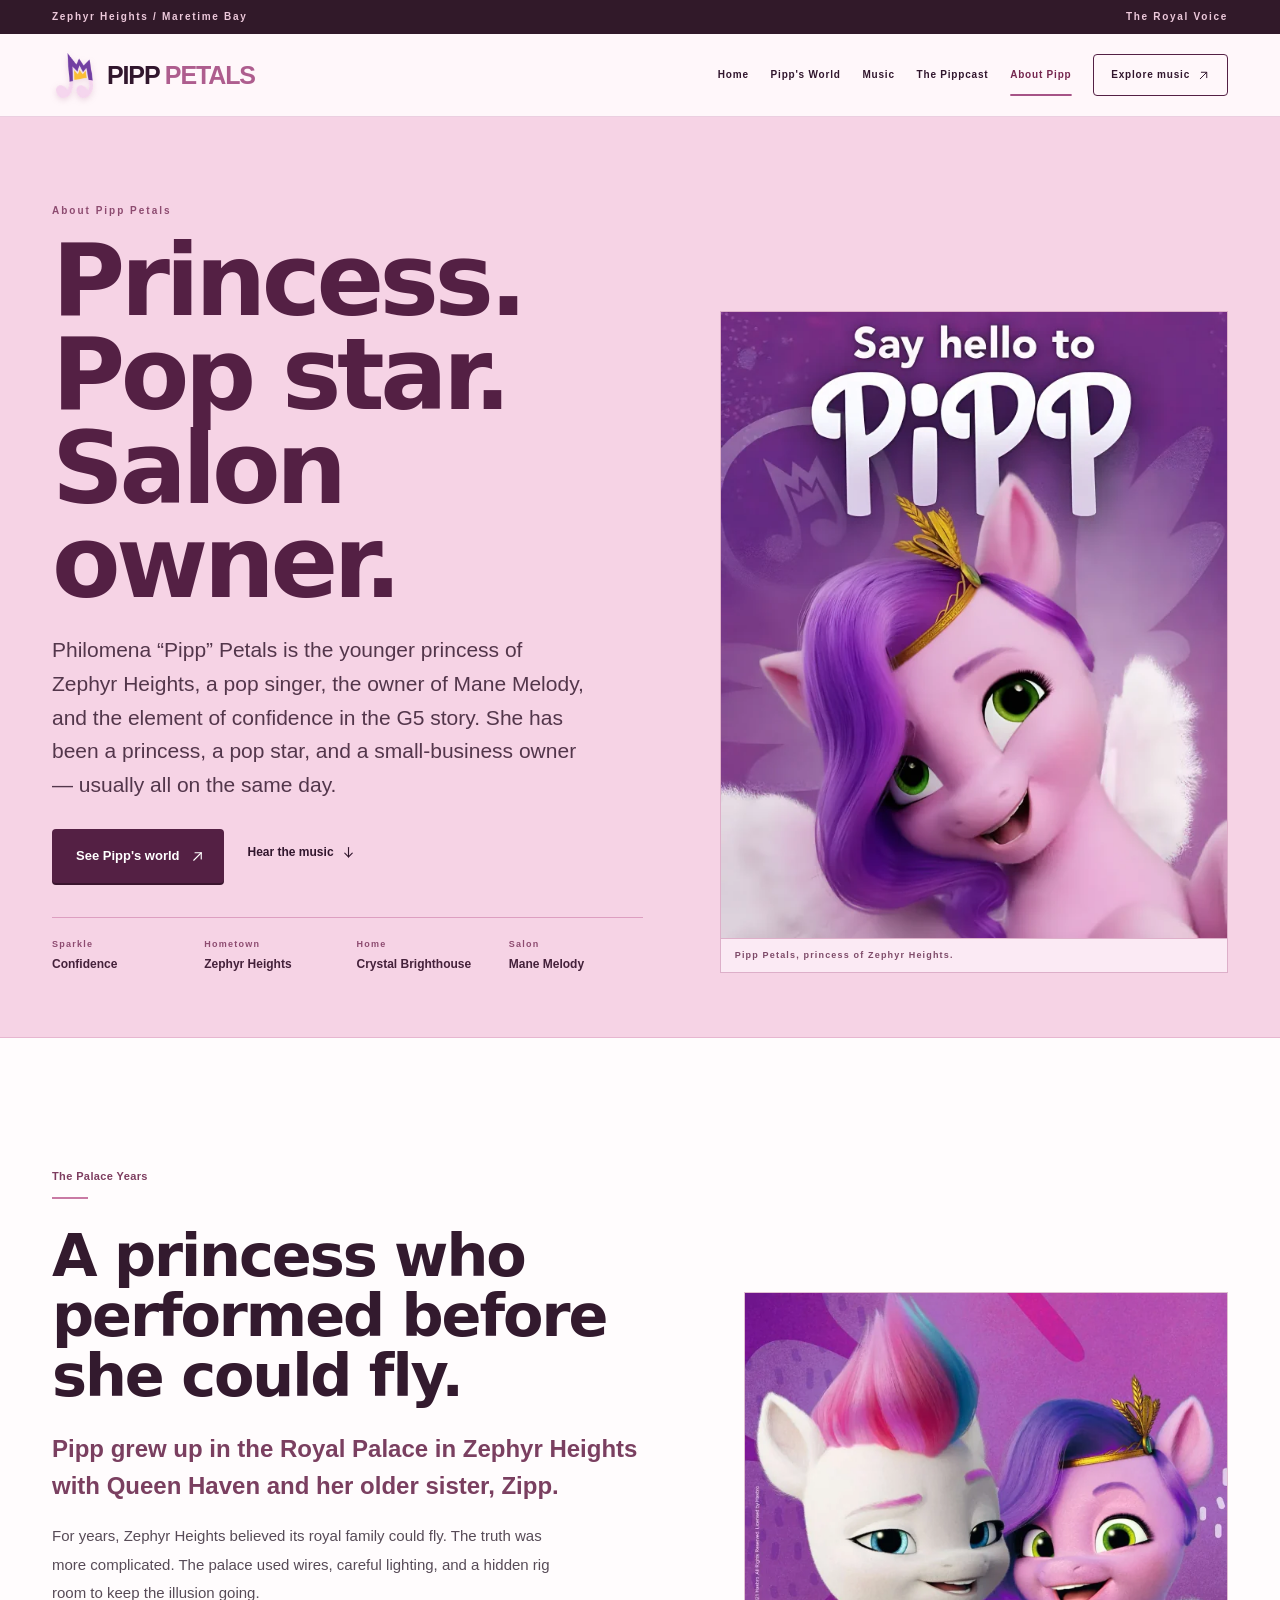
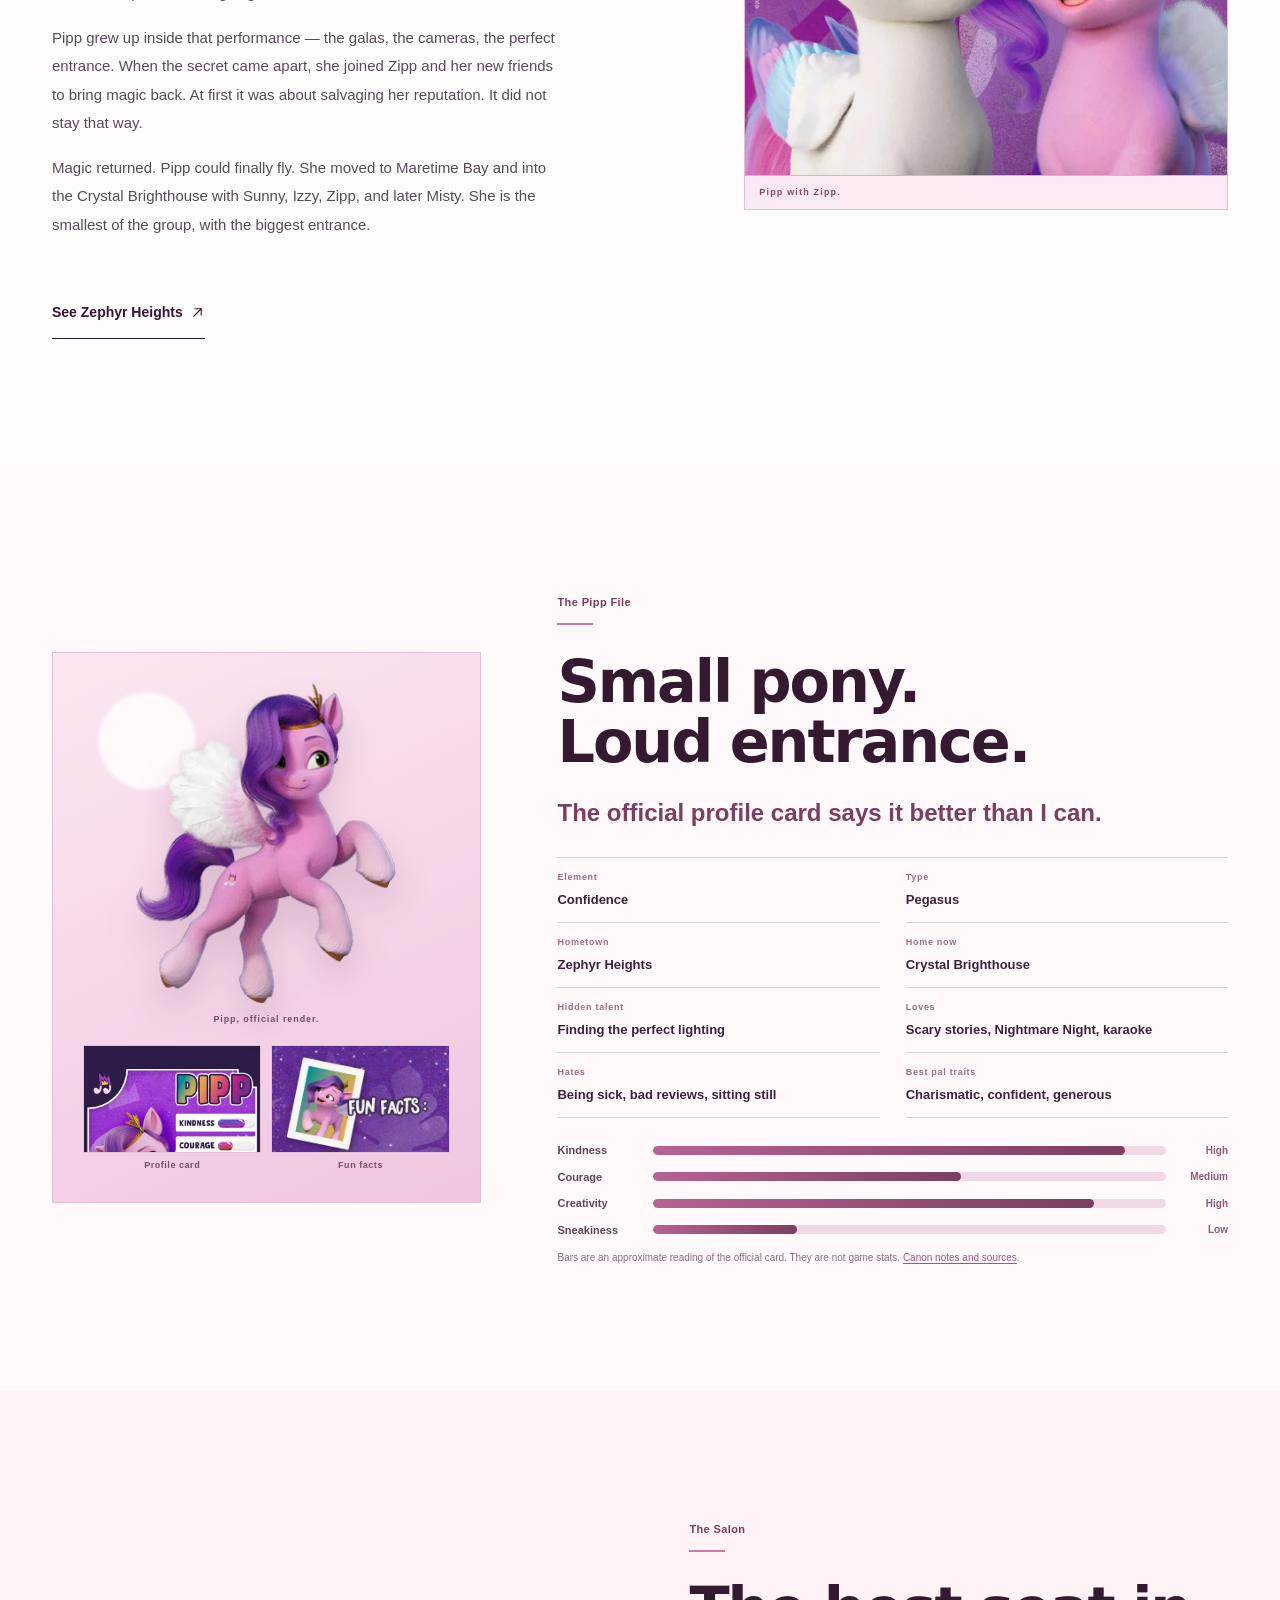
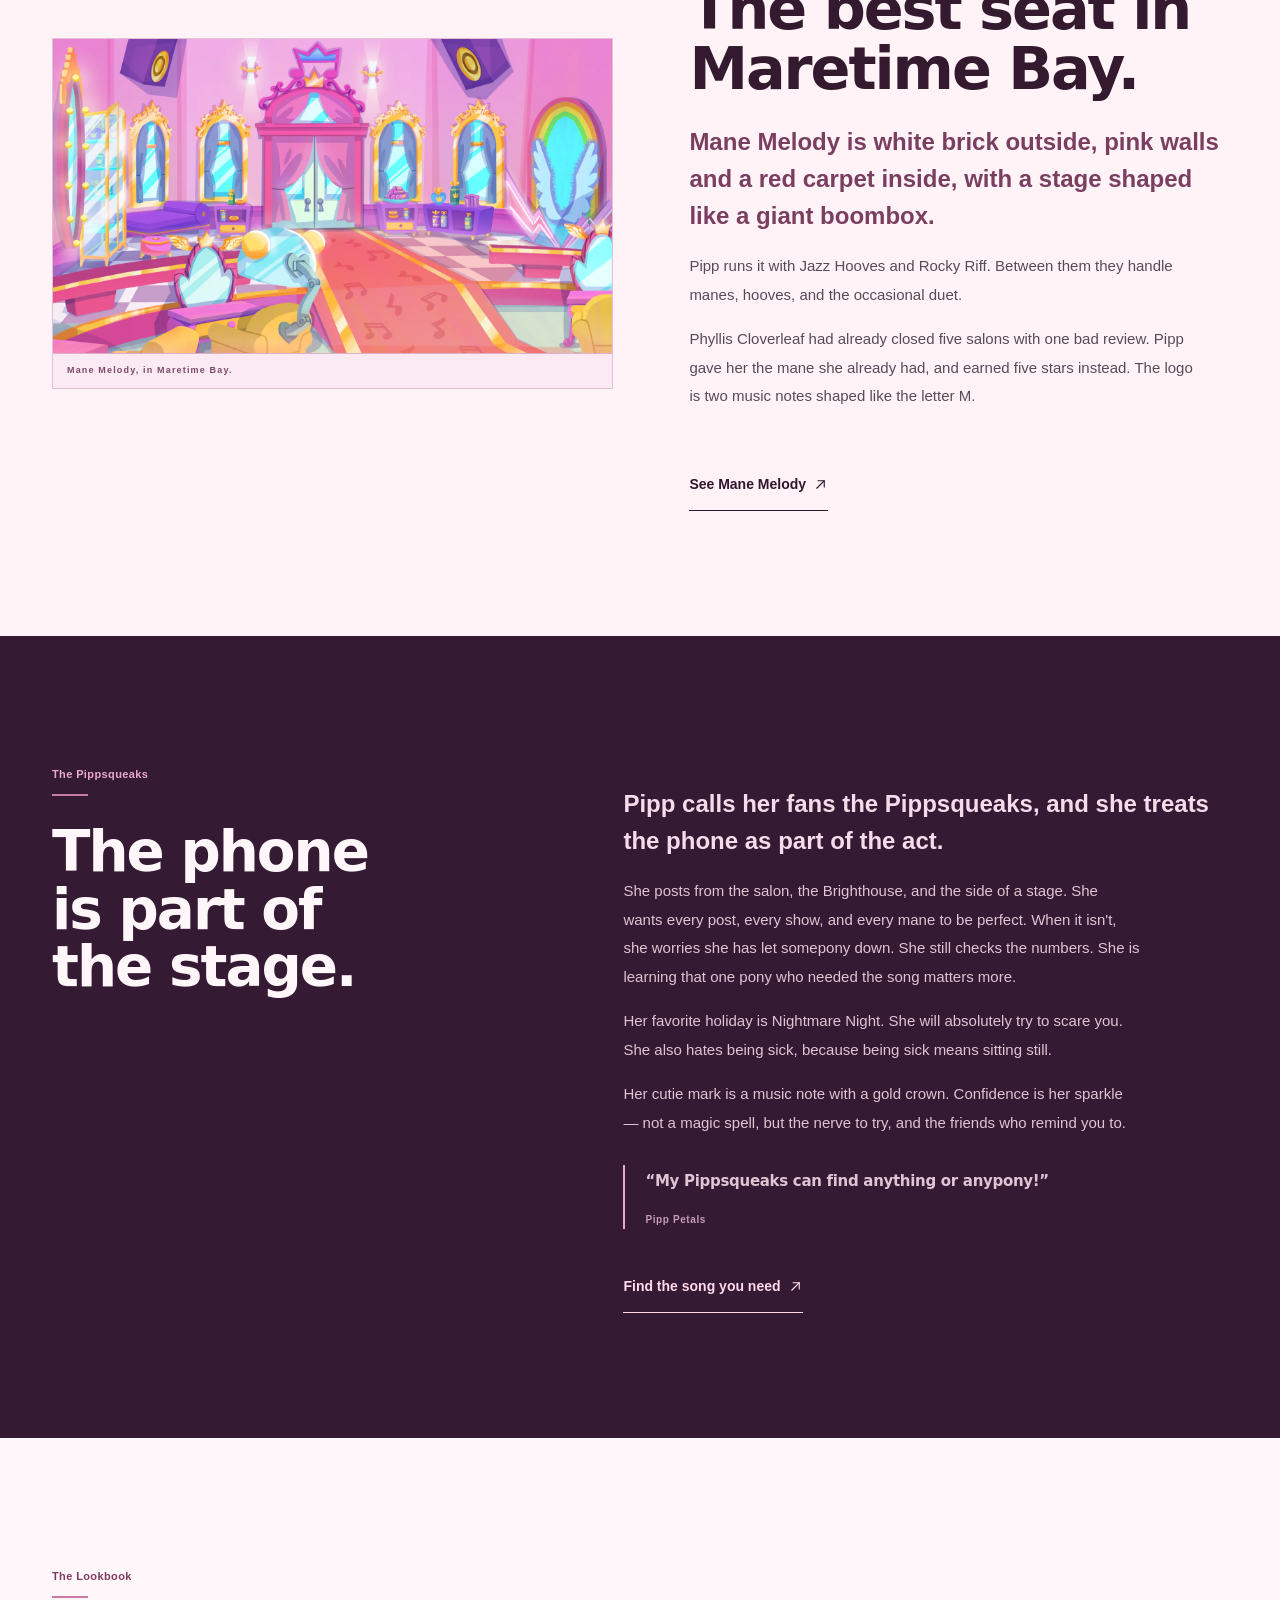
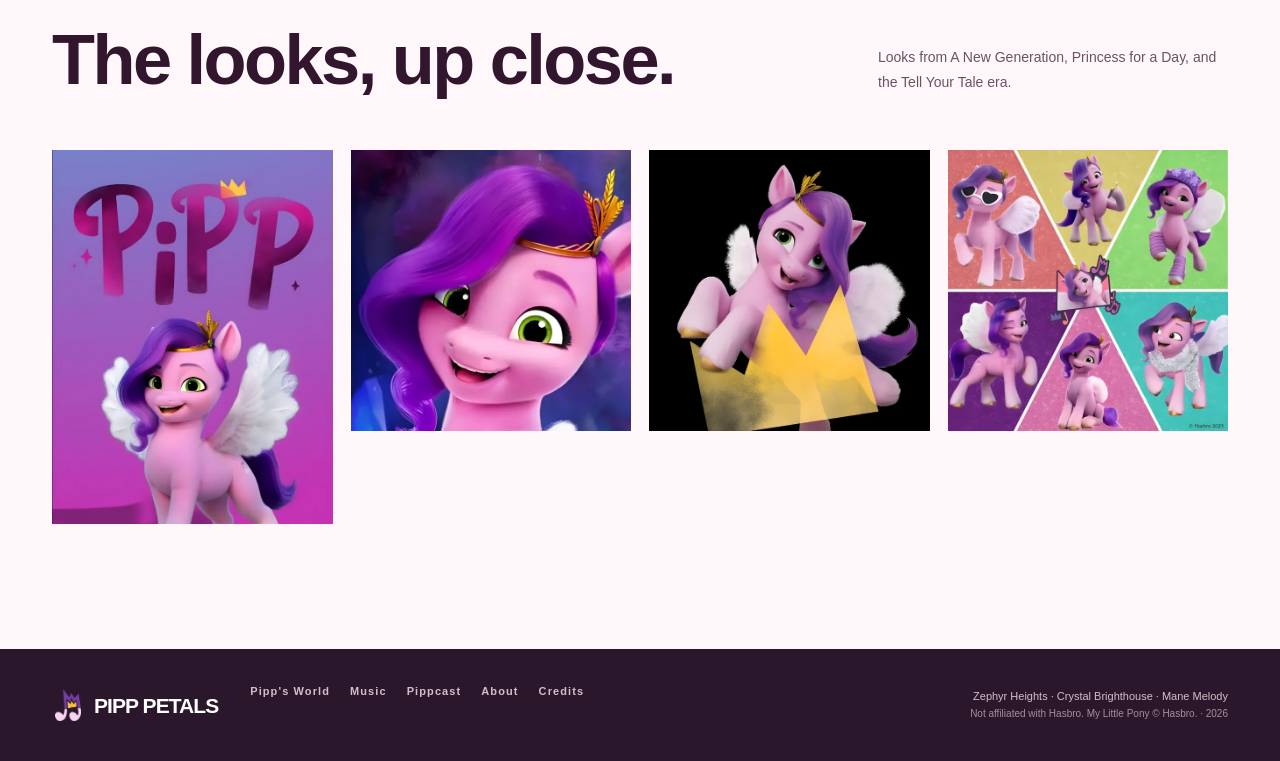
==== commit 794b4117: "deploy: use every Pipp asset, add stats and sisters interactions, optimize media" ====
--- a/about/index.html
+++ b/about/index.html
@@ -1,4 +1,4 @@
-<!DOCTYPE html><html lang="en"> <head><meta charset="utf-8"><meta name="viewport" content="width=device-width, initial-scale=1"><meta name="theme-color" content="#fff7fa"><meta name="description" content="Pipp Petals grew up in the Royal Palace of Zephyr Heights, moved into the Crystal Brighthouse, and opened Mane Melody in Maretime Bay."><meta property="og:title" content="About Pipp | Princess, pop star, salon owner"><meta property="og:description" content="Pipp Petals grew up in the Royal Palace of Zephyr Heights, moved into the Crystal Brighthouse, and opened Mane Melody in Maretime Bay."><meta property="og:type" content="website"><meta property="og:url" content="https://pipp.pony.my.id/about/"><meta property="og:image" content="https://pipp.pony.my.id/assets/media/og-cover.jpg"><meta property="og:image:width" content="1200"><meta property="og:image:height" content="630"><meta name="twitter:card" content="summary_large_image"><title>About Pipp | Princess, pop star, salon owner</title><link rel="canonical" href="https://pipp.pony.my.id/about/"><link rel="icon" type="image/webp" href="/assets/media/pipp-cutiemark.webp"><link rel="apple-touch-icon" href="/assets/media/pipp-cutiemark.webp"><script>
+<!DOCTYPE html><html lang="en"> <head><meta charset="utf-8"><meta name="viewport" content="width=device-width, initial-scale=1"><meta name="theme-color" content="#fff7fa"><meta name="color-scheme" content="light"><meta name="description" content="Pipp Petals grew up in the Royal Palace of Zephyr Heights, moved into the Crystal Brighthouse, and opened Mane Melody in Maretime Bay."><meta property="og:title" content="About Pipp | Princess, pop star, salon owner"><meta property="og:description" content="Pipp Petals grew up in the Royal Palace of Zephyr Heights, moved into the Crystal Brighthouse, and opened Mane Melody in Maretime Bay."><meta property="og:type" content="website"><meta property="og:url" content="https://pipp.pony.my.id/about/"><meta property="og:image" content="https://pipp.pony.my.id/assets/media/og-cover.jpg"><meta property="og:image:width" content="1200"><meta property="og:image:height" content="630"><meta name="twitter:card" content="summary_large_image"><title>About Pipp | Princess, pop star, salon owner</title><link rel="canonical" href="https://pipp.pony.my.id/about/"><link rel="icon" type="image/webp" href="/assets/media/pipp-cutiemark.webp"><link rel="apple-touch-icon" href="/assets/media/pipp-cutiemark.webp"><script>
       // Runs before paint: enables JS-only motion and guarantees that a
       // broken motion bundle can never leave content invisible.
       document.documentElement.classList.add('has-js', 'js');
@@ -14,7 +14,7 @@
       });
     </script><link rel="stylesheet" href="/_astro/about.cPPnkASS.css">
 <link rel="stylesheet" href="/_astro/about.ViKIAbC6.css">
-<link rel="stylesheet" href="/_astro/about.BiturHsz.css"></head> <body class="subpage about-page"> <a class="skip-link" href="#main">Skip to content</a> <div class="scroll-progress" aria-hidden="true"></div> <div class="topline" data-astro-cid-3ef6ksr2> <div class="shell" data-astro-cid-3ef6ksr2> <span data-astro-cid-3ef6ksr2>Zephyr Heights <b aria-hidden="true" data-astro-cid-3ef6ksr2>/</b> Maretime Bay</span> <span data-astro-cid-3ef6ksr2>The Royal Voice</span> </div> </div> <header class="site-header" id="top" data-astro-cid-3ef6ksr2> <div class="shell nav-inner" data-astro-cid-3ef6ksr2> <a class="wordmark" href="/" aria-label="Pipp Petals, home" data-astro-cid-3ef6ksr2> <img class="brand-cutiemark" src="/assets/media/pipp-cutiemark.webp" alt="" width="45" height="55" data-astro-cid-3ef6ksr2> <span data-astro-cid-3ef6ksr2>PIPP <em data-astro-cid-3ef6ksr2>PETALS</em></span> </a> <nav class="main-nav" id="main-nav" aria-label="Main navigation" data-astro-cid-3ef6ksr2> <a href="/" data-nav="home" data-astro-cid-3ef6ksr2> Home </a><a href="/world/" data-nav="world" data-astro-cid-3ef6ksr2> Pipp&#39;s World </a><a href="/music/" data-nav="music" data-astro-cid-3ef6ksr2> Music </a><a href="/podcast/" data-nav="podcast" data-astro-cid-3ef6ksr2> The Pippcast </a><a href="/about/" data-nav="about" aria-current="page" data-astro-cid-3ef6ksr2> About Pipp </a> <a class="nav-cta" href="/music/" data-astro-cid-3ef6ksr2>Explore music <svg class width="13" height="13" viewBox="0 0 24 24" fill="none" aria-hidden="true" focusable="false"> <g stroke="currentColor" stroke-width="1.8" stroke-linecap="round" stroke-linejoin="round"> <path d="M6 18 18 6"></path> <path d="M8 6h10v10"></path> </g>             </svg></a> </nav> <button class="menu-toggle" type="button" aria-expanded="false" aria-controls="mobile-nav" aria-label="Open navigation" data-astro-cid-3ef6ksr2> <span data-astro-cid-3ef6ksr2></span><span data-astro-cid-3ef6ksr2></span> </button> </div> </header> <!-- Mobile drawer: a real overlay, so it can never widen the document. --> <div class="mobile-nav" id="mobile-nav" data-open="false" role="dialog" aria-modal="true" aria-label="Site navigation" inert data-astro-cid-3ef6ksr2> <div class="mobile-nav-inner" data-astro-cid-3ef6ksr2> <p class="mobile-nav-eyebrow" data-astro-cid-3ef6ksr2>Menu</p> <nav aria-label="Mobile navigation" data-astro-cid-3ef6ksr2> <ul data-astro-cid-3ef6ksr2> <li style="--i:0" data-astro-cid-3ef6ksr2> <a href="/" data-astro-cid-3ef6ksr2> <span class="mobile-nav-index" data-astro-cid-3ef6ksr2>01</span> Home </a> </li><li style="--i:1" data-astro-cid-3ef6ksr2> <a href="/world/" data-astro-cid-3ef6ksr2> <span class="mobile-nav-index" data-astro-cid-3ef6ksr2>02</span> Pipp&#39;s World </a> </li><li style="--i:2" data-astro-cid-3ef6ksr2> <a href="/music/" data-astro-cid-3ef6ksr2> <span class="mobile-nav-index" data-astro-cid-3ef6ksr2>03</span> Music </a> </li><li style="--i:3" data-astro-cid-3ef6ksr2> <a href="/podcast/" data-astro-cid-3ef6ksr2> <span class="mobile-nav-index" data-astro-cid-3ef6ksr2>04</span> The Pippcast </a> </li><li style="--i:4" data-astro-cid-3ef6ksr2> <a href="/about/" aria-current="page" data-astro-cid-3ef6ksr2> <span class="mobile-nav-index" data-astro-cid-3ef6ksr2>05</span> About Pipp </a> </li> </ul> </nav> <a class="mobile-nav-cta" href="/music/" data-astro-cid-3ef6ksr2>Explore music <svg class width="16" height="16" viewBox="0 0 24 24" fill="none" aria-hidden="true" focusable="false"> <g stroke="currentColor" stroke-width="1.8" stroke-linecap="round" stroke-linejoin="round"> <path d="M6 18 18 6"></path> <path d="M8 6h10v10"></path> </g>             </svg></a> </div> </div>  <main id="main">  <section class="about-hero" data-astro-cid-kh7btl4r> <div class="shell about-hero-grid" data-astro-cid-kh7btl4r> <div class="about-hero-copy" data-astro-cid-kh7btl4r> <p class="about-eyebrow" data-astro-cid-kh7btl4r>About Pipp Petals</p> <h1 class="text-display" data-astro-cid-kh7btl4r>Princess.<br data-astro-cid-kh7btl4r>Pop star.<br data-astro-cid-kh7btl4r>Salon owner.</h1> <p class="about-lead" data-astro-cid-kh7btl4r>Philomena “Pipp” Petals is the younger princess of Zephyr Heights, a pop singer, and the owner of Mane Melody. She has been a princess, a pop star, and a small-business owner — usually all on the same day.</p> <div class="about-actions" data-astro-cid-kh7btl4r> <a class="pill-link" href="/world/" data-astro-cid-kh7btl4r>See Pipp's world <svg class width="15" height="15" viewBox="0 0 24 24" fill="none" aria-hidden="true" focusable="false"> <g stroke="currentColor" stroke-width="1.8" stroke-linecap="round" stroke-linejoin="round"> <path d="M6 18 18 6"></path> <path d="M8 6h10v10"></path> </g>             </svg></a> <a class="text-link" href="/music/" data-astro-cid-kh7btl4r>Hear the music <svg class width="15" height="15" viewBox="0 0 24 24" fill="none" aria-hidden="true" focusable="false">  <g stroke="currentColor" stroke-width="1.8" stroke-linecap="round" stroke-linejoin="round"> <path d="M12 4v15"></path> <path d="m6 13 6 6 6-6"></path> </g>            </svg></a> </div> <dl class="about-vitals" data-astro-cid-kh7btl4r> <div data-astro-cid-kh7btl4r><dt data-astro-cid-kh7btl4r>Sparkle</dt><dd data-astro-cid-kh7btl4r>Confidence</dd></div> <div data-astro-cid-kh7btl4r><dt data-astro-cid-kh7btl4r>Hometown</dt><dd data-astro-cid-kh7btl4r>Zephyr Heights</dd></div> <div data-astro-cid-kh7btl4r><dt data-astro-cid-kh7btl4r>Home</dt><dd data-astro-cid-kh7btl4r>Crystal Brighthouse</dd></div> <div data-astro-cid-kh7btl4r><dt data-astro-cid-kh7btl4r>Salon</dt><dd data-astro-cid-kh7btl4r>Mane Melody</dd></div> </dl> </div> <figure class="about-poster-new" data-astro-cid-kh7btl4r> <img src="/assets/media/pipp-cover.webp" alt="Pipp Petals with her violet mane against a purple backdrop" width="1400" height="1731" fetchpriority="high" data-astro-cid-kh7btl4r> <figcaption data-astro-cid-kh7btl4r>Pipp Petals, princess of Zephyr Heights.</figcaption> </figure> </div> </section> <section class="section about-story" data-astro-cid-kh7btl4r> <div class="shell story-grid" data-astro-cid-kh7btl4r> <div class="story-copy" data-astro-cid-kh7btl4r> <span class="section-label" data-astro-cid-kh7btl4r>The Palace Years</span> <h2 data-astro-cid-kh7btl4r>A princess who performed before she could fly.</h2> <p class="lead" data-astro-cid-kh7btl4r>Pipp grew up in the Royal Palace in Zephyr Heights with Queen Haven and her older sister, Zipp.</p> <p data-astro-cid-kh7btl4r>For years, Zephyr Heights believed its royal family could fly. The truth was more complicated. The palace used wires, careful lighting, and a hidden rig room to keep the illusion going.</p> <p data-astro-cid-kh7btl4r>Pipp grew up inside that performance — the galas, the cameras, the perfect entrance. When the secret came apart, she left the palace with her sister and helped bring magic back to Equestria.</p> <p data-astro-cid-kh7btl4r>Magic returned. Pipp could finally fly. She moved to Maretime Bay and into the Crystal Brighthouse with Sunny, Izzy, Zipp, and later Misty.</p> <a class="editorial-link" href="/world/#zephyr-heights" data-astro-cid-kh7btl4r>See Zephyr Heights <svg class width="15" height="15" viewBox="0 0 24 24" fill="none" aria-hidden="true" focusable="false"> <g stroke="currentColor" stroke-width="1.8" stroke-linecap="round" stroke-linejoin="round"> <path d="M6 18 18 6"></path> <path d="M8 6h10v10"></path> </g>             </svg></a> </div> <figure class="story-figure" data-astro-cid-kh7btl4r> <img src="/assets/media/zipp-pipp-closeup.webp" alt="Zipp Storm and Pipp Petals smiling together" width="1323" height="1323" loading="lazy" data-astro-cid-kh7btl4r> <figcaption data-astro-cid-kh7btl4r>Pipp with Zipp.</figcaption> </figure> </div> </section> <section class="section about-salon" id="mane-melody" data-astro-cid-kh7btl4r> <div class="shell salon-grid" data-astro-cid-kh7btl4r> <figure class="salon-photo-new" data-astro-cid-kh7btl4r> <img src="/assets/media/pipp-salon.webp" alt="The inside of Mane Melody: pink walls, gold mirrors, styling chairs and a red carpet" width="1600" height="900" loading="lazy" data-astro-cid-kh7btl4r> <figcaption data-astro-cid-kh7btl4r>Mane Melody, in Maretime Bay.</figcaption> </figure> <div class="salon-copy" data-astro-cid-kh7btl4r> <span class="section-label" data-astro-cid-kh7btl4r>The Salon</span> <h2 data-astro-cid-kh7btl4r>The best seat in Maretime Bay.</h2> <p class="lead" data-astro-cid-kh7btl4r>Mane Melody is white brick outside, pink walls and a red carpet inside, with a stage shaped like a giant boombox.</p> <p data-astro-cid-kh7btl4r>Pipp runs it with Jazz Hooves and Rocky Riff. Between them they handle manes, hooves, and the occasional duet.</p> <p data-astro-cid-kh7btl4r>Her first big client had a reputation for closing salons with one bad review. Pipp gave her the mane she already had, and earned five stars instead. The logo is two music notes shaped like the letter M.</p> <a class="editorial-link" href="/world/#mane-melody" data-astro-cid-kh7btl4r>See Mane Melody <svg class width="15" height="15" viewBox="0 0 24 24" fill="none" aria-hidden="true" focusable="false"> <g stroke="currentColor" stroke-width="1.8" stroke-linecap="round" stroke-linejoin="round"> <path d="M6 18 18 6"></path> <path d="M8 6h10v10"></path> </g>             </svg></a> </div> </div> </section> <section class="section about-note" data-astro-cid-kh7btl4r> <div class="shell note-grid" data-astro-cid-kh7btl4r> <div data-astro-cid-kh7btl4r> <span class="section-label" data-astro-cid-kh7btl4r>The Pippsqueaks</span> <h2 data-astro-cid-kh7btl4r>The phone is part of the stage.</h2> </div> <div class="note-copy" data-astro-cid-kh7btl4r> <p class="lead" data-astro-cid-kh7btl4r>Pipp calls her fans the Pippsqueaks, and she treats the phone as part of the act.</p> <p data-astro-cid-kh7btl4r>She posts from the salon, the Brighthouse, and the side of a stage. She wants every post, every show, and every mane to be perfect. When it isn't, she worries she has let somepony down.</p> <p data-astro-cid-kh7btl4r>She would rather hear from one pony who needed the song than watch a number go up.</p> <p data-astro-cid-kh7btl4r>Her cutie mark is a music note with a gold crown. Confidence is her sparkle — not a magic spell, but the nerve to try, and the friends who remind you to.</p> <blockquote class="pull-quote" data-astro-cid-kh7btl4r> <p data-astro-cid-kh7btl4r>“My Pippsqueaks can find anything or anypony!”</p> <footer data-astro-cid-kh7btl4r>Pipp Petals</footer> </blockquote> <a class="editorial-link" href="/music/" data-astro-cid-kh7btl4r>Find the song you need <svg class width="15" height="15" viewBox="0 0 24 24" fill="none" aria-hidden="true" focusable="false"> <g stroke="currentColor" stroke-width="1.8" stroke-linecap="round" stroke-linejoin="round"> <path d="M6 18 18 6"></path> <path d="M8 6h10v10"></path> </g>             </svg></a> </div> </div> </section> <section class="section about-lookbook" id="lookbook" data-astro-cid-kh7btl4r> <div class="shell" data-astro-cid-kh7btl4r> <div class="section-intro" data-astro-cid-kh7btl4r> <div data-astro-cid-kh7btl4r> <span class="section-label" data-astro-cid-kh7btl4r>The Lookbook</span> <h2 data-astro-cid-kh7btl4r>The looks, up close.</h2> </div> <p data-astro-cid-kh7btl4r>Looks from A New Generation, Princess for a Day, and the Tell Your Tale era.</p> </div> <div class="lookbook-grid" data-gallery data-astro-cid-kh7btl4r> <figure data-astro-cid-kh7btl4r><a href="/assets/media/pipp-poster.webp" data-pswp-width="1400" data-pswp-height="2492" aria-label="Open the Pipp poster" data-astro-cid-kh7btl4r><img height="2492" width="1400" src="/assets/media/pipp-poster.webp" alt="PIPP poster with Pipp under the A New Generation wordmark" loading="lazy" data-astro-cid-kh7btl4r></a></figure> <figure data-astro-cid-kh7btl4r><a href="/assets/media/pipp-princess.webp" data-pswp-width="1400" data-pswp-height="1400" aria-label="Open Princess for a Day" data-astro-cid-kh7btl4r><img height="1400" width="1400" src="/assets/media/pipp-princess.webp" alt="Princess for a Day poster crediting Sofia Carson as Pipp Petals" loading="lazy" data-astro-cid-kh7btl4r></a></figure> <figure data-astro-cid-kh7btl4r><a href="/assets/media/pipp-intro.webp" data-pswp-width="1400" data-pswp-height="1508" aria-label="Open Pipp at the Mane Melody crown" data-astro-cid-kh7btl4r><img height="1508" width="1400" src="/assets/media/pipp-intro.webp" alt="Pipp leaning against the golden Mane Melody crown mark" loading="lazy" data-astro-cid-kh7btl4r></a></figure> <figure data-astro-cid-kh7btl4r><a href="/assets/media/pipp-looks.webp" data-pswp-width="1400" data-pswp-height="1400" aria-label="Open Pipp style collage" data-astro-cid-kh7btl4r><img height="1400" width="1400" src="/assets/media/pipp-looks.webp" alt="Pipp style collage" loading="lazy" data-astro-cid-kh7btl4r></a></figure> </div> </div> </section> <script type="module" src="/_astro/about.astro_astro_type_script_index_0_lang.CX50MiI-.js"></script>  </main> <footer class="footer" data-astro-cid-sz7xmlte> <div class="shell footer-inner" data-astro-cid-sz7xmlte> <a href="/" class="footer-brand" aria-label="Pipp Petals, home" data-astro-cid-sz7xmlte> <img src="/assets/media/pipp-cutiemark.webp" alt="" width="32" height="39" loading="lazy" data-astro-cid-sz7xmlte>
+<link rel="stylesheet" href="/_astro/about.CHs4YkCr.css"></head> <body class="subpage about-page"> <a class="skip-link" href="#main">Skip to content</a> <div class="scroll-progress" aria-hidden="true"></div> <div class="topline" data-astro-cid-3ef6ksr2> <div class="shell" data-astro-cid-3ef6ksr2> <span data-astro-cid-3ef6ksr2>Zephyr Heights <b aria-hidden="true" data-astro-cid-3ef6ksr2>/</b> Maretime Bay</span> <span data-astro-cid-3ef6ksr2>The Royal Voice</span> </div> </div> <header class="site-header" id="top" data-astro-cid-3ef6ksr2> <div class="shell nav-inner" data-astro-cid-3ef6ksr2> <a class="wordmark" href="/" aria-label="Pipp Petals, home" data-astro-cid-3ef6ksr2> <img class="brand-cutiemark" src="/assets/media/pipp-cutiemark.webp" alt="" width="45" height="55" decoding="async" data-astro-cid-3ef6ksr2> <span data-astro-cid-3ef6ksr2>PIPP <em data-astro-cid-3ef6ksr2>PETALS</em></span> </a> <nav class="main-nav" id="main-nav" aria-label="Main navigation" data-astro-cid-3ef6ksr2> <a href="/" data-nav="home" data-astro-cid-3ef6ksr2> Home </a><a href="/world/" data-nav="world" data-astro-cid-3ef6ksr2> Pipp&#39;s World </a><a href="/music/" data-nav="music" data-astro-cid-3ef6ksr2> Music </a><a href="/podcast/" data-nav="podcast" data-astro-cid-3ef6ksr2> The Pippcast </a><a href="/about/" data-nav="about" aria-current="page" data-astro-cid-3ef6ksr2> About Pipp </a> <a class="nav-cta" href="/music/" data-astro-cid-3ef6ksr2>Explore music <svg class width="13" height="13" viewBox="0 0 24 24" fill="none" aria-hidden="true" focusable="false"> <g stroke="currentColor" stroke-width="1.8" stroke-linecap="round" stroke-linejoin="round"> <path d="M6 18 18 6"></path> <path d="M8 6h10v10"></path> </g>             </svg></a> </nav> <button class="menu-toggle" type="button" aria-expanded="false" aria-controls="mobile-nav" aria-label="Open navigation" data-astro-cid-3ef6ksr2> <span data-astro-cid-3ef6ksr2></span><span data-astro-cid-3ef6ksr2></span> </button> </div> </header> <!-- Mobile drawer: a real overlay, so it can never widen the document. --> <div class="mobile-nav" id="mobile-nav" data-open="false" role="dialog" aria-modal="true" aria-label="Site navigation" inert data-astro-cid-3ef6ksr2> <div class="mobile-nav-inner" data-astro-cid-3ef6ksr2> <p class="mobile-nav-eyebrow" data-astro-cid-3ef6ksr2>Menu</p> <nav aria-label="Mobile navigation" data-astro-cid-3ef6ksr2> <ul data-astro-cid-3ef6ksr2> <li style="--i:0" data-astro-cid-3ef6ksr2> <a href="/" data-astro-cid-3ef6ksr2> <span class="mobile-nav-index" data-astro-cid-3ef6ksr2>01</span> Home </a> </li><li style="--i:1" data-astro-cid-3ef6ksr2> <a href="/world/" data-astro-cid-3ef6ksr2> <span class="mobile-nav-index" data-astro-cid-3ef6ksr2>02</span> Pipp&#39;s World </a> </li><li style="--i:2" data-astro-cid-3ef6ksr2> <a href="/music/" data-astro-cid-3ef6ksr2> <span class="mobile-nav-index" data-astro-cid-3ef6ksr2>03</span> Music </a> </li><li style="--i:3" data-astro-cid-3ef6ksr2> <a href="/podcast/" data-astro-cid-3ef6ksr2> <span class="mobile-nav-index" data-astro-cid-3ef6ksr2>04</span> The Pippcast </a> </li><li style="--i:4" data-astro-cid-3ef6ksr2> <a href="/about/" aria-current="page" data-astro-cid-3ef6ksr2> <span class="mobile-nav-index" data-astro-cid-3ef6ksr2>05</span> About Pipp </a> </li> </ul> </nav> <a class="mobile-nav-cta" href="/music/" data-astro-cid-3ef6ksr2>Explore music <svg class width="16" height="16" viewBox="0 0 24 24" fill="none" aria-hidden="true" focusable="false"> <g stroke="currentColor" stroke-width="1.8" stroke-linecap="round" stroke-linejoin="round"> <path d="M6 18 18 6"></path> <path d="M8 6h10v10"></path> </g>             </svg></a> </div> </div>  <main id="main">  <section class="about-hero" data-astro-cid-kh7btl4r> <div class="shell about-hero-grid" data-astro-cid-kh7btl4r> <div class="about-hero-copy" data-astro-cid-kh7btl4r> <p class="about-eyebrow" data-astro-cid-kh7btl4r>About Pipp Petals</p> <h1 class="text-display" data-astro-cid-kh7btl4r>Princess.<br data-astro-cid-kh7btl4r>Pop star.<br data-astro-cid-kh7btl4r>Salon owner.</h1> <p class="about-lead" data-astro-cid-kh7btl4r>Philomena “Pipp” Petals is the younger princess of Zephyr Heights, a pop singer, the owner of Mane Melody, and the element of confidence in the G5 story. She has been a princess, a pop star, and a small-business owner — usually all on the same day.</p> <div class="about-actions" data-astro-cid-kh7btl4r> <a class="pill-link" href="/world/" data-astro-cid-kh7btl4r>See Pipp's world <svg class width="15" height="15" viewBox="0 0 24 24" fill="none" aria-hidden="true" focusable="false"> <g stroke="currentColor" stroke-width="1.8" stroke-linecap="round" stroke-linejoin="round"> <path d="M6 18 18 6"></path> <path d="M8 6h10v10"></path> </g>             </svg></a> <a class="text-link" href="/music/" data-astro-cid-kh7btl4r>Hear the music <svg class width="15" height="15" viewBox="0 0 24 24" fill="none" aria-hidden="true" focusable="false">  <g stroke="currentColor" stroke-width="1.8" stroke-linecap="round" stroke-linejoin="round"> <path d="M12 4v15"></path> <path d="m6 13 6 6 6-6"></path> </g>            </svg></a> </div> <dl class="about-vitals" data-astro-cid-kh7btl4r> <div data-astro-cid-kh7btl4r><dt data-astro-cid-kh7btl4r>Sparkle</dt><dd data-astro-cid-kh7btl4r>Confidence</dd></div> <div data-astro-cid-kh7btl4r><dt data-astro-cid-kh7btl4r>Hometown</dt><dd data-astro-cid-kh7btl4r>Zephyr Heights</dd></div> <div data-astro-cid-kh7btl4r><dt data-astro-cid-kh7btl4r>Home</dt><dd data-astro-cid-kh7btl4r>Crystal Brighthouse</dd></div> <div data-astro-cid-kh7btl4r><dt data-astro-cid-kh7btl4r>Salon</dt><dd data-astro-cid-kh7btl4r>Mane Melody</dd></div> </dl> </div> <figure class="about-poster-new" data-astro-cid-kh7btl4r> <img src="/assets/media/pipp-cover-640.webp" alt="Pipp Petals with her violet mane against a purple backdrop" width="1400" height="1731" fetchpriority="high" decoding="async" srcset="/assets/media/pipp-cover-640.webp 640w, /assets/media/pipp-cover.webp 1400w" sizes="(max-width: 900px) 90vw, 42vw" data-astro-cid-kh7btl4r> <figcaption data-astro-cid-kh7btl4r>Pipp Petals, princess of Zephyr Heights.</figcaption> </figure> </div> </section> <section class="section about-story" data-astro-cid-kh7btl4r> <div class="shell story-grid" data-astro-cid-kh7btl4r> <div class="story-copy" data-astro-cid-kh7btl4r> <span class="section-label" data-astro-cid-kh7btl4r>The Palace Years</span> <h2 data-astro-cid-kh7btl4r>A princess who performed before she could fly.</h2> <p class="lead" data-astro-cid-kh7btl4r>Pipp grew up in the Royal Palace in Zephyr Heights with Queen Haven and her older sister, Zipp.</p> <p data-astro-cid-kh7btl4r>For years, Zephyr Heights believed its royal family could fly. The truth was more complicated. The palace used wires, careful lighting, and a hidden rig room to keep the illusion going.</p> <p data-astro-cid-kh7btl4r>Pipp grew up inside that performance — the galas, the cameras, the perfect entrance. When the secret came apart, she joined Zipp and her new friends to bring magic back. At first it was about salvaging her reputation. It did not stay that way.</p> <p data-astro-cid-kh7btl4r>Magic returned. Pipp could finally fly. She moved to Maretime Bay and into the Crystal Brighthouse with Sunny, Izzy, Zipp, and later Misty. She is the smallest of the group, with the biggest entrance.</p> <a class="editorial-link" href="/world/#zephyr-heights" data-astro-cid-kh7btl4r>See Zephyr Heights <svg class width="15" height="15" viewBox="0 0 24 24" fill="none" aria-hidden="true" focusable="false"> <g stroke="currentColor" stroke-width="1.8" stroke-linecap="round" stroke-linejoin="round"> <path d="M6 18 18 6"></path> <path d="M8 6h10v10"></path> </g>             </svg></a> </div> <figure class="story-figure" data-astro-cid-kh7btl4r> <img src="/assets/media/zipp-pipp-closeup-640.webp" srcset="/assets/media/zipp-pipp-closeup-640.webp 640w, /assets/media/zipp-pipp-closeup.webp 1323w" sizes="(max-width: 900px) 90vw, 42vw" alt="Zipp Storm and Pipp Petals smiling together" width="1323" height="1323" loading="lazy" decoding="async" data-astro-cid-kh7btl4r> <figcaption data-astro-cid-kh7btl4r>Pipp with Zipp.</figcaption> </figure> </div> </section> <section class="section about-file" id="pipp-file" data-astro-cid-kh7btl4r> <div class="shell file-grid" data-astro-cid-kh7btl4r> <figure class="file-art" data-astro-cid-kh7btl4r> <img src="/assets/media/pipp-render-cmm.webp" width="255" height="314" alt="Pipp Petals standing with one hoof raised" loading="lazy" decoding="async" data-astro-cid-kh7btl4r> <figcaption data-astro-cid-kh7btl4r>Pipp, official render.</figcaption> <div class="file-sources" data-gallery data-astro-cid-kh7btl4r> <a href="/assets/media/pipp-stats-card.webp" data-pswp-width="1080" data-pswp-height="1920" aria-label="Open the official profile card" data-astro-cid-kh7btl4r> <img src="/assets/media/pipp-stats-card-540.webp" width="540" height="960" alt="" loading="lazy" decoding="async" data-astro-cid-kh7btl4r> <span data-astro-cid-kh7btl4r>Profile card</span> </a> <a href="/assets/media/pipp-fun-facts.webp" data-pswp-width="768" data-pswp-height="960" aria-label="Open the official fun facts card" data-astro-cid-kh7btl4r> <img src="/assets/media/pipp-fun-facts-400.webp" width="400" height="500" alt="" loading="lazy" decoding="async" data-astro-cid-kh7btl4r> <span data-astro-cid-kh7btl4r>Fun facts</span> </a> </div> </figure> <div class="file-copy" data-astro-cid-kh7btl4r> <span class="section-label" data-astro-cid-kh7btl4r>The Pipp File</span> <h2 data-astro-cid-kh7btl4r>Small pony. Loud entrance.</h2> <p class="lead" data-astro-cid-kh7btl4r>The official profile card says it better than I can.</p> <dl class="file-facts" data-astro-cid-kh7btl4r> <div data-astro-cid-kh7btl4r><dt data-astro-cid-kh7btl4r>Element</dt><dd data-astro-cid-kh7btl4r>Confidence</dd></div> <div data-astro-cid-kh7btl4r><dt data-astro-cid-kh7btl4r>Type</dt><dd data-astro-cid-kh7btl4r>Pegasus</dd></div> <div data-astro-cid-kh7btl4r><dt data-astro-cid-kh7btl4r>Hometown</dt><dd data-astro-cid-kh7btl4r>Zephyr Heights</dd></div> <div data-astro-cid-kh7btl4r><dt data-astro-cid-kh7btl4r>Home now</dt><dd data-astro-cid-kh7btl4r>Crystal Brighthouse</dd></div> <div data-astro-cid-kh7btl4r><dt data-astro-cid-kh7btl4r>Hidden talent</dt><dd data-astro-cid-kh7btl4r>Finding the perfect lighting</dd></div> <div data-astro-cid-kh7btl4r><dt data-astro-cid-kh7btl4r>Loves</dt><dd data-astro-cid-kh7btl4r>Scary stories, Nightmare Night, karaoke</dd></div> <div data-astro-cid-kh7btl4r><dt data-astro-cid-kh7btl4r>Hates</dt><dd data-astro-cid-kh7btl4r>Being sick, bad reviews, sitting still</dd></div> <div data-astro-cid-kh7btl4r><dt data-astro-cid-kh7btl4r>Best pal traits</dt><dd data-astro-cid-kh7btl4r>Charismatic, confident, generous</dd></div> </dl> <div class="file-stats" aria-label="Pipp's official profile stats" data-astro-cid-kh7btl4r> <div class="file-stat" role="group" aria-label="Kindness: high" data-astro-cid-kh7btl4r> <span class="file-stat-label" data-astro-cid-kh7btl4r>Kindness</span> <span class="file-bar" aria-hidden="true" data-astro-cid-kh7btl4r><i style="--value: 92%" data-astro-cid-kh7btl4r></i></span> <span class="file-level" data-astro-cid-kh7btl4r>High</span> </div> <div class="file-stat" role="group" aria-label="Courage: medium" data-astro-cid-kh7btl4r> <span class="file-stat-label" data-astro-cid-kh7btl4r>Courage</span> <span class="file-bar" aria-hidden="true" data-astro-cid-kh7btl4r><i style="--value: 60%" data-astro-cid-kh7btl4r></i></span> <span class="file-level" data-astro-cid-kh7btl4r>Medium</span> </div> <div class="file-stat" role="group" aria-label="Creativity: high" data-astro-cid-kh7btl4r> <span class="file-stat-label" data-astro-cid-kh7btl4r>Creativity</span> <span class="file-bar" aria-hidden="true" data-astro-cid-kh7btl4r><i style="--value: 86%" data-astro-cid-kh7btl4r></i></span> <span class="file-level" data-astro-cid-kh7btl4r>High</span> </div> <div class="file-stat" role="group" aria-label="Sneakiness: low" data-astro-cid-kh7btl4r> <span class="file-stat-label" data-astro-cid-kh7btl4r>Sneakiness</span> <span class="file-bar" aria-hidden="true" data-astro-cid-kh7btl4r><i style="--value: 28%" data-astro-cid-kh7btl4r></i></span> <span class="file-level" data-astro-cid-kh7btl4r>Low</span> </div> </div> <p class="file-source" data-astro-cid-kh7btl4r>Bars are an approximate reading of the official card. They are not game stats. <a href="/credits/#canon" data-astro-cid-kh7btl4r>Canon notes and sources</a>.</p> </div> </div> </section> <section class="section about-salon" id="mane-melody" data-astro-cid-kh7btl4r> <div class="shell salon-grid" data-astro-cid-kh7btl4r> <figure class="salon-photo-new" data-astro-cid-kh7btl4r> <img src="/assets/media/pipp-salon-640.webp" alt="The inside of Mane Melody: pink walls, gold mirrors, styling chairs and a red carpet" width="1600" height="900" loading="lazy" decoding="async" srcset="/assets/media/pipp-salon-640.webp 640w, /assets/media/pipp-salon.webp 1600w" sizes="(max-width: 900px) 90vw, 52vw" data-astro-cid-kh7btl4r> <figcaption data-astro-cid-kh7btl4r>Mane Melody, in Maretime Bay.</figcaption> </figure> <div class="salon-copy" data-astro-cid-kh7btl4r> <span class="section-label" data-astro-cid-kh7btl4r>The Salon</span> <h2 data-astro-cid-kh7btl4r>The best seat in Maretime Bay.</h2> <p class="lead" data-astro-cid-kh7btl4r>Mane Melody is white brick outside, pink walls and a red carpet inside, with a stage shaped like a giant boombox.</p> <p data-astro-cid-kh7btl4r>Pipp runs it with Jazz Hooves and Rocky Riff. Between them they handle manes, hooves, and the occasional duet.</p> <p data-astro-cid-kh7btl4r>Phyllis Cloverleaf had already closed five salons with one bad review. Pipp gave her the mane she already had, and earned five stars instead. The logo is two music notes shaped like the letter M.</p> <a class="editorial-link" href="/world/#mane-melody" data-astro-cid-kh7btl4r>See Mane Melody <svg class width="15" height="15" viewBox="0 0 24 24" fill="none" aria-hidden="true" focusable="false"> <g stroke="currentColor" stroke-width="1.8" stroke-linecap="round" stroke-linejoin="round"> <path d="M6 18 18 6"></path> <path d="M8 6h10v10"></path> </g>             </svg></a> </div> </div> </section> <section class="section about-note" data-astro-cid-kh7btl4r> <div class="shell note-grid" data-astro-cid-kh7btl4r> <div data-astro-cid-kh7btl4r> <span class="section-label" data-astro-cid-kh7btl4r>The Pippsqueaks</span> <h2 data-astro-cid-kh7btl4r>The phone is part of the stage.</h2> </div> <div class="note-copy" data-astro-cid-kh7btl4r> <p class="lead" data-astro-cid-kh7btl4r>Pipp calls her fans the Pippsqueaks, and she treats the phone as part of the act.</p> <p data-astro-cid-kh7btl4r>She posts from the salon, the Brighthouse, and the side of a stage. She wants every post, every show, and every mane to be perfect. When it isn't, she worries she has let somepony down. She still checks the numbers. She is learning that one pony who needed the song matters more.</p> <p data-astro-cid-kh7btl4r>Her favorite holiday is Nightmare Night. She will absolutely try to scare you. She also hates being sick, because being sick means sitting still.</p> <p data-astro-cid-kh7btl4r>Her cutie mark is a music note with a gold crown. Confidence is her sparkle — not a magic spell, but the nerve to try, and the friends who remind you to.</p> <blockquote class="pull-quote" data-astro-cid-kh7btl4r> <p data-astro-cid-kh7btl4r>“My Pippsqueaks can find anything or anypony!”</p> <footer data-astro-cid-kh7btl4r>Pipp Petals</footer> </blockquote> <a class="editorial-link" href="/music/" data-astro-cid-kh7btl4r>Find the song you need <svg class width="15" height="15" viewBox="0 0 24 24" fill="none" aria-hidden="true" focusable="false"> <g stroke="currentColor" stroke-width="1.8" stroke-linecap="round" stroke-linejoin="round"> <path d="M6 18 18 6"></path> <path d="M8 6h10v10"></path> </g>             </svg></a> </div> </div> </section> <section class="section about-lookbook" id="lookbook" data-astro-cid-kh7btl4r> <div class="shell" data-astro-cid-kh7btl4r> <div class="section-intro" data-astro-cid-kh7btl4r> <div data-astro-cid-kh7btl4r> <span class="section-label" data-astro-cid-kh7btl4r>The Lookbook</span> <h2 data-astro-cid-kh7btl4r>The looks, up close.</h2> </div> <p data-astro-cid-kh7btl4r>Looks from A New Generation, Princess for a Day, and the Tell Your Tale era.</p> </div> <div class="lookbook-grid" data-gallery data-astro-cid-kh7btl4r> <figure data-astro-cid-kh7btl4r><a href="/assets/media/pipp-poster-clean.webp" data-pswp-width="1400" data-pswp-height="2212" aria-label="Open the Pipp poster" data-astro-cid-kh7btl4r><img height="2212" width="1400" src="/assets/media/pipp-poster-clean-640.webp" srcset="/assets/media/pipp-poster-clean-640.webp 640w, /assets/media/pipp-poster-clean.webp 1400w" sizes="(max-width: 680px) 46vw, 24vw" alt="Pipp Petals under the Pipp wordmark" loading="lazy" decoding="async" data-astro-cid-kh7btl4r></a></figure> <figure data-astro-cid-kh7btl4r><a href="/assets/media/pipp-princess-clean.webp" data-pswp-width="800" data-pswp-height="1400" aria-label="Open Pipp from Princess for a Day" data-astro-cid-kh7btl4r><img height="1400" width="800" src="/assets/media/pipp-princess-clean-640.webp" srcset="/assets/media/pipp-princess-clean-640.webp 640w, /assets/media/pipp-princess-clean.webp 800w" sizes="(max-width: 680px) 46vw, 24vw" alt="Pipp Petals in the Princess for a Day poster" loading="lazy" decoding="async" data-astro-cid-kh7btl4r></a></figure> <figure data-astro-cid-kh7btl4r><a href="/assets/media/pipp-intro.webp" data-pswp-width="1400" data-pswp-height="1508" aria-label="Open Pipp at the Mane Melody crown" data-astro-cid-kh7btl4r><img height="1508" width="1400" src="/assets/media/pipp-intro-640.webp" srcset="/assets/media/pipp-intro-640.webp 640w, /assets/media/pipp-intro.webp 1400w" sizes="(max-width: 680px) 46vw, 24vw" alt="Pipp leaning against the golden Mane Melody crown mark" loading="lazy" decoding="async" data-astro-cid-kh7btl4r></a></figure> <figure data-astro-cid-kh7btl4r><a href="/assets/media/pipp-looks.webp" data-pswp-width="1400" data-pswp-height="1400" aria-label="Open Pipp style collage" data-astro-cid-kh7btl4r><img height="1400" width="1400" src="/assets/media/pipp-looks-640.webp" srcset="/assets/media/pipp-looks-640.webp 640w, /assets/media/pipp-looks.webp 1400w" sizes="(max-width: 680px) 46vw, 24vw" alt="Pipp style collage" loading="lazy" decoding="async" data-astro-cid-kh7btl4r></a></figure> </div> </div> </section> <script type="module" src="/_astro/about.astro_astro_type_script_index_0_lang.CX50MiI-.js"></script>  </main> <footer class="footer" data-astro-cid-sz7xmlte> <div class="shell footer-inner" data-astro-cid-sz7xmlte> <a href="/" class="footer-brand" aria-label="Pipp Petals, home" data-astro-cid-sz7xmlte> <img src="/assets/media/pipp-cutiemark.webp" alt="" width="32" height="39" loading="lazy" decoding="async" data-astro-cid-sz7xmlte>
 PIPP PETALS
 </a> <nav class="footer-nav" aria-label="Footer" data-astro-cid-sz7xmlte> <a href="/world/" data-astro-cid-sz7xmlte>Pipp's World</a> <a href="/music/" data-astro-cid-sz7xmlte>Music</a> <a href="/podcast/" data-astro-cid-sz7xmlte>Pippcast</a> <a href="/about/" data-astro-cid-sz7xmlte>About</a> <a href="/credits/" data-astro-cid-sz7xmlte>Credits</a> </nav> <div class="footer-meta" data-astro-cid-sz7xmlte> <p data-astro-cid-sz7xmlte>Zephyr Heights · Crystal Brighthouse · Mane Melody</p> <p class="footer-note" data-astro-cid-sz7xmlte>
-Not affiliated with Hasbro. My Little Pony © Hasbro. <span data-astro-cid-sz7xmlte>·</span> 2026 </p> </div> </div> </footer>  <button class="back-top" type="button" aria-label="Back to top"><svg class width="20" height="20" viewBox="0 0 24 24" fill="none" aria-hidden="true" focusable="false">   <g stroke="currentColor" stroke-width="1.8" stroke-linecap="round" stroke-linejoin="round"> <path d="M12 20V5"></path> <path d="m6 11 6-6 6 6"></path> </g>           </svg></button> <script type="module" src="/_astro/Base.astro_astro_type_script_index_0_lang.uuHdIfp0.js"></script> </body> </html> +Not affiliated with Hasbro. My Little Pony © Hasbro. <span data-astro-cid-sz7xmlte>·</span> 2026 </p> </div> </div> </footer>  <button class="back-top" type="button" aria-label="Back to top"><svg class width="20" height="20" viewBox="0 0 24 24" fill="none" aria-hidden="true" focusable="false">   <g stroke="currentColor" stroke-width="1.8" stroke-linecap="round" stroke-linejoin="round"> <path d="M12 20V5"></path> <path d="m6 11 6-6 6 6"></path> </g>           </svg></button> <script type="module" src="/_astro/Base.astro_astro_type_script_index_0_lang.BdyfLt_r.js"></script> </body> </html> 
--- a/_astro/about.CHs4YkCr.css
+++ b/_astro/about.CHs4YkCr.css
@@ -0,0 +1 @@
+.about-hero[data-astro-cid-kh7btl4r]{background:#f6d3e5;border-bottom:1px solid #e7b6d0;padding:clamp(52px,7vw,86px) 0 clamp(40px,5vw,64px)}.about-hero-grid[data-astro-cid-kh7btl4r]{display:grid;grid-template-columns:minmax(0,1fr) minmax(0,.86fr);gap:clamp(30px,6vw,84px);align-items:end}.about-eyebrow[data-astro-cid-kh7btl4r]{margin:0 0 16px;font-size:10px;font-weight:800;letter-spacing:.2em;color:#8d4b70}.about-hero[data-astro-cid-kh7btl4r] h1[data-astro-cid-kh7btl4r]{margin:0 0 24px;font:800 clamp(56px,7.8vw,112px) / .94 var(--font-display);letter-spacing:-.045em;color:#542044}.about-lead[data-astro-cid-kh7btl4r]{max-width:46ch;margin:0;font-size:clamp(17px,1.8vw,21px);line-height:1.6;color:#53364b}.about-actions[data-astro-cid-kh7btl4r]{display:flex;flex-wrap:wrap;align-items:center;gap:24px;margin-top:28px}.about-vitals[data-astro-cid-kh7btl4r]{display:grid;grid-template-columns:repeat(4,minmax(0,1fr));gap:14px 18px;margin:34px 0 0;padding-top:20px;border-top:1px solid #dd9ec0}.about-vitals[data-astro-cid-kh7btl4r] dt[data-astro-cid-kh7btl4r]{font-size:9px;font-weight:800;letter-spacing:.14em;color:#8d4b70;margin-bottom:5px}.about-vitals[data-astro-cid-kh7btl4r] dd[data-astro-cid-kh7btl4r]{margin:0;font-size:12px;font-weight:750;line-height:1.4;color:#44213a}.about-poster-new[data-astro-cid-kh7btl4r]{margin:0;background:#efc7df;border:1px solid #ddafc9}.about-poster-new[data-astro-cid-kh7btl4r] img[data-astro-cid-kh7btl4r]{display:block;width:100%;height:auto}.about-poster-new[data-astro-cid-kh7btl4r] figcaption[data-astro-cid-kh7btl4r],.story-figure[data-astro-cid-kh7btl4r] figcaption[data-astro-cid-kh7btl4r],.salon-photo-new[data-astro-cid-kh7btl4r] figcaption[data-astro-cid-kh7btl4r]{padding:10px 14px;font-size:9px;font-weight:800;letter-spacing:.13em;text-transform:uppercase;color:#7d4a68;background:#fbeaf4;border-top:1px solid #ddafc9}.lookbook-grid[data-astro-cid-kh7btl4r] figure[data-astro-cid-kh7btl4r] a[data-astro-cid-kh7btl4r]{display:block;width:100%;height:100%;cursor:zoom-in}.lookbook-grid[data-astro-cid-kh7btl4r] figure[data-astro-cid-kh7btl4r] a[data-astro-cid-kh7btl4r] img[data-astro-cid-kh7btl4r]{width:100%;height:100%;object-fit:contain}.story-grid[data-astro-cid-kh7btl4r]{display:grid;grid-template-columns:minmax(0,1.12fr) minmax(0,.88fr);gap:clamp(30px,6vw,92px);align-items:center}.story-copy[data-astro-cid-kh7btl4r] h2[data-astro-cid-kh7btl4r],.salon-copy[data-astro-cid-kh7btl4r] h2[data-astro-cid-kh7btl4r],.about-note[data-astro-cid-kh7btl4r] h2[data-astro-cid-kh7btl4r]{margin:0 0 22px;font:800 clamp(36px,4.6vw,70px) / 1.02 var(--font-display);letter-spacing:-.035em;color:#331a2e}.story-copy[data-astro-cid-kh7btl4r] p[data-astro-cid-kh7btl4r],.salon-copy[data-astro-cid-kh7btl4r] p[data-astro-cid-kh7btl4r],.note-copy[data-astro-cid-kh7btl4r] p[data-astro-cid-kh7btl4r]{max-width:62ch;font-size:15px;line-height:1.9;color:#574b57;margin:0 0 16px}.story-copy[data-astro-cid-kh7btl4r] .lead[data-astro-cid-kh7btl4r],.salon-copy[data-astro-cid-kh7btl4r] .lead[data-astro-cid-kh7btl4r],.note-copy[data-astro-cid-kh7btl4r] .lead[data-astro-cid-kh7btl4r]{font-size:clamp(19px,1.9vw,24px);line-height:1.55;font-weight:700;color:#7a3f60;margin:24px 0 18px}.story-figure[data-astro-cid-kh7btl4r]{margin:0;background:#f0d9e7;border:1px solid #e0bfd2}.story-figure[data-astro-cid-kh7btl4r] img[data-astro-cid-kh7btl4r]{display:block;width:100%;height:auto}.about-file[data-astro-cid-kh7btl4r]{background:#fff9fc}.file-grid[data-astro-cid-kh7btl4r]{display:grid;grid-template-columns:minmax(0,.78fr) minmax(0,1.22fr);gap:clamp(30px,6vw,88px);align-items:center}.file-art[data-astro-cid-kh7btl4r]{margin:0;padding:clamp(18px,3vw,30px);background:radial-gradient(circle at 22% 16%,#fff9fc 0 8%,transparent 9%),linear-gradient(155deg,#fbe7f2,#f0c6de);border:1px solid #e3c2d6}.file-art[data-astro-cid-kh7btl4r]>img[data-astro-cid-kh7btl4r]{display:block;width:100%;max-width:260px;height:auto;margin:0 auto;filter:drop-shadow(0 18px 18px rgb(90 30 70 / .16))}.file-art[data-astro-cid-kh7btl4r] figcaption[data-astro-cid-kh7btl4r]{padding:10px 0 0;font-size:9px;font-weight:800;letter-spacing:.1em;color:#7d4a68;text-align:center}.file-sources[data-astro-cid-kh7btl4r]{display:grid;grid-template-columns:1fr 1fr;gap:10px;margin-top:18px}.file-sources[data-astro-cid-kh7btl4r] a[data-astro-cid-kh7btl4r]{display:grid;gap:6px;color:#7d4a68;text-decoration:none}.file-sources[data-astro-cid-kh7btl4r] img[data-astro-cid-kh7btl4r]{display:block;width:100%;height:108px;object-fit:cover;object-position:top center;border:1px solid #e3c2d6;background:#fff}.file-sources[data-astro-cid-kh7btl4r] span[data-astro-cid-kh7btl4r]{font-size:9px;font-weight:800;letter-spacing:.06em;text-align:center}.file-copy[data-astro-cid-kh7btl4r] h2[data-astro-cid-kh7btl4r]{margin:0 0 22px;font:800 clamp(36px,4.6vw,70px) / 1.02 var(--font-display);letter-spacing:-.035em;color:#331a2e}.file-copy[data-astro-cid-kh7btl4r] .lead[data-astro-cid-kh7btl4r]{margin:0 0 20px;font-size:clamp(19px,1.9vw,24px);line-height:1.55;font-weight:700;color:#7a3f60}.file-facts[data-astro-cid-kh7btl4r]{display:grid;grid-template-columns:1fr 1fr;gap:0 26px;margin:26px 0 0;border-top:1px solid #e2ccd9}.file-facts[data-astro-cid-kh7btl4r] div[data-astro-cid-kh7btl4r]{padding:13px 0;border-bottom:1px solid #e2ccd9}.file-facts[data-astro-cid-kh7btl4r] dt[data-astro-cid-kh7btl4r]{margin-bottom:5px;font-size:9px;font-weight:800;letter-spacing:.08em;color:#9b6c86}.file-facts[data-astro-cid-kh7btl4r] dd[data-astro-cid-kh7btl4r]{margin:0;font-size:13px;font-weight:700;line-height:1.5;color:#3c2337}.file-stats[data-astro-cid-kh7btl4r]{display:grid;gap:10px;margin-top:24px}.file-stat[data-astro-cid-kh7btl4r]{display:grid;grid-template-columns:86px minmax(0,1fr) 52px;gap:10px;align-items:center}.file-stat-label[data-astro-cid-kh7btl4r]{font-size:11px;font-weight:800;color:#5f4456}.file-bar[data-astro-cid-kh7btl4r]{display:block;height:9px;overflow:hidden;border-radius:999px;background:#f0d9e5}.file-bar[data-astro-cid-kh7btl4r] i[data-astro-cid-kh7btl4r]{display:block;width:var(--value);height:100%;border-radius:inherit;background:linear-gradient(90deg,#b76293,#7a3f60)}.file-level[data-astro-cid-kh7btl4r]{font-size:10px;font-weight:800;color:#8d5c78;text-align:right}.file-source[data-astro-cid-kh7btl4r]{margin:12px 0 0;font-size:10px;line-height:1.6;color:#8a6b80}.file-source[data-astro-cid-kh7btl4r] a[data-astro-cid-kh7btl4r]{color:#a65386;text-decoration:none;border-bottom:1px solid currentColor}.about-salon[data-astro-cid-kh7btl4r]{background:#fff3f8}.salon-grid[data-astro-cid-kh7btl4r]{display:grid;grid-template-columns:minmax(0,1.02fr) minmax(0,.98fr);gap:clamp(30px,6vw,92px);align-items:center}.salon-photo-new[data-astro-cid-kh7btl4r]{margin:0;background:#f4dce9;border:1px solid #e2c1d4}.salon-photo-new[data-astro-cid-kh7btl4r] img[data-astro-cid-kh7btl4r]{display:block;width:100%;height:auto;aspect-ratio:16 / 9;object-fit:cover}.about-note[data-astro-cid-kh7btl4r]{background:#351a33;color:#fff6fa}.about-note[data-astro-cid-kh7btl4r] .section-label[data-astro-cid-kh7btl4r]{color:#e9aacb}.about-note[data-astro-cid-kh7btl4r] h2[data-astro-cid-kh7btl4r]{color:#fff6fa;font-size:clamp(34px,4.4vw,68px)}.about-note[data-astro-cid-kh7btl4r] .note-grid[data-astro-cid-kh7btl4r]{display:grid;grid-template-columns:minmax(0,.9fr) minmax(0,1.1fr);gap:clamp(30px,6vw,92px)}.about-note[data-astro-cid-kh7btl4r] .note-copy[data-astro-cid-kh7btl4r] p[data-astro-cid-kh7btl4r]{color:#e0c4d3}.about-note[data-astro-cid-kh7btl4r] .note-copy[data-astro-cid-kh7btl4r] .lead[data-astro-cid-kh7btl4r]{color:#f6dceb}.about-note[data-astro-cid-kh7btl4r] .editorial-link[data-astro-cid-kh7btl4r]{color:#ffd9ec}@media(max-width:900px){.about-hero-grid[data-astro-cid-kh7btl4r],.story-grid[data-astro-cid-kh7btl4r],.salon-grid[data-astro-cid-kh7btl4r],.about-note[data-astro-cid-kh7btl4r] .note-grid[data-astro-cid-kh7btl4r],.file-grid[data-astro-cid-kh7btl4r]{grid-template-columns:1fr}.about-poster-new[data-astro-cid-kh7btl4r],.file-art[data-astro-cid-kh7btl4r]{max-width:520px}}@media(max-width:620px){.about-vitals[data-astro-cid-kh7btl4r]{grid-template-columns:1fr 1fr}.file-facts[data-astro-cid-kh7btl4r]{grid-template-columns:1fr}.about-hero[data-astro-cid-kh7btl4r] h1[data-astro-cid-kh7btl4r]{font-size:clamp(50px,14vw,74px)}}
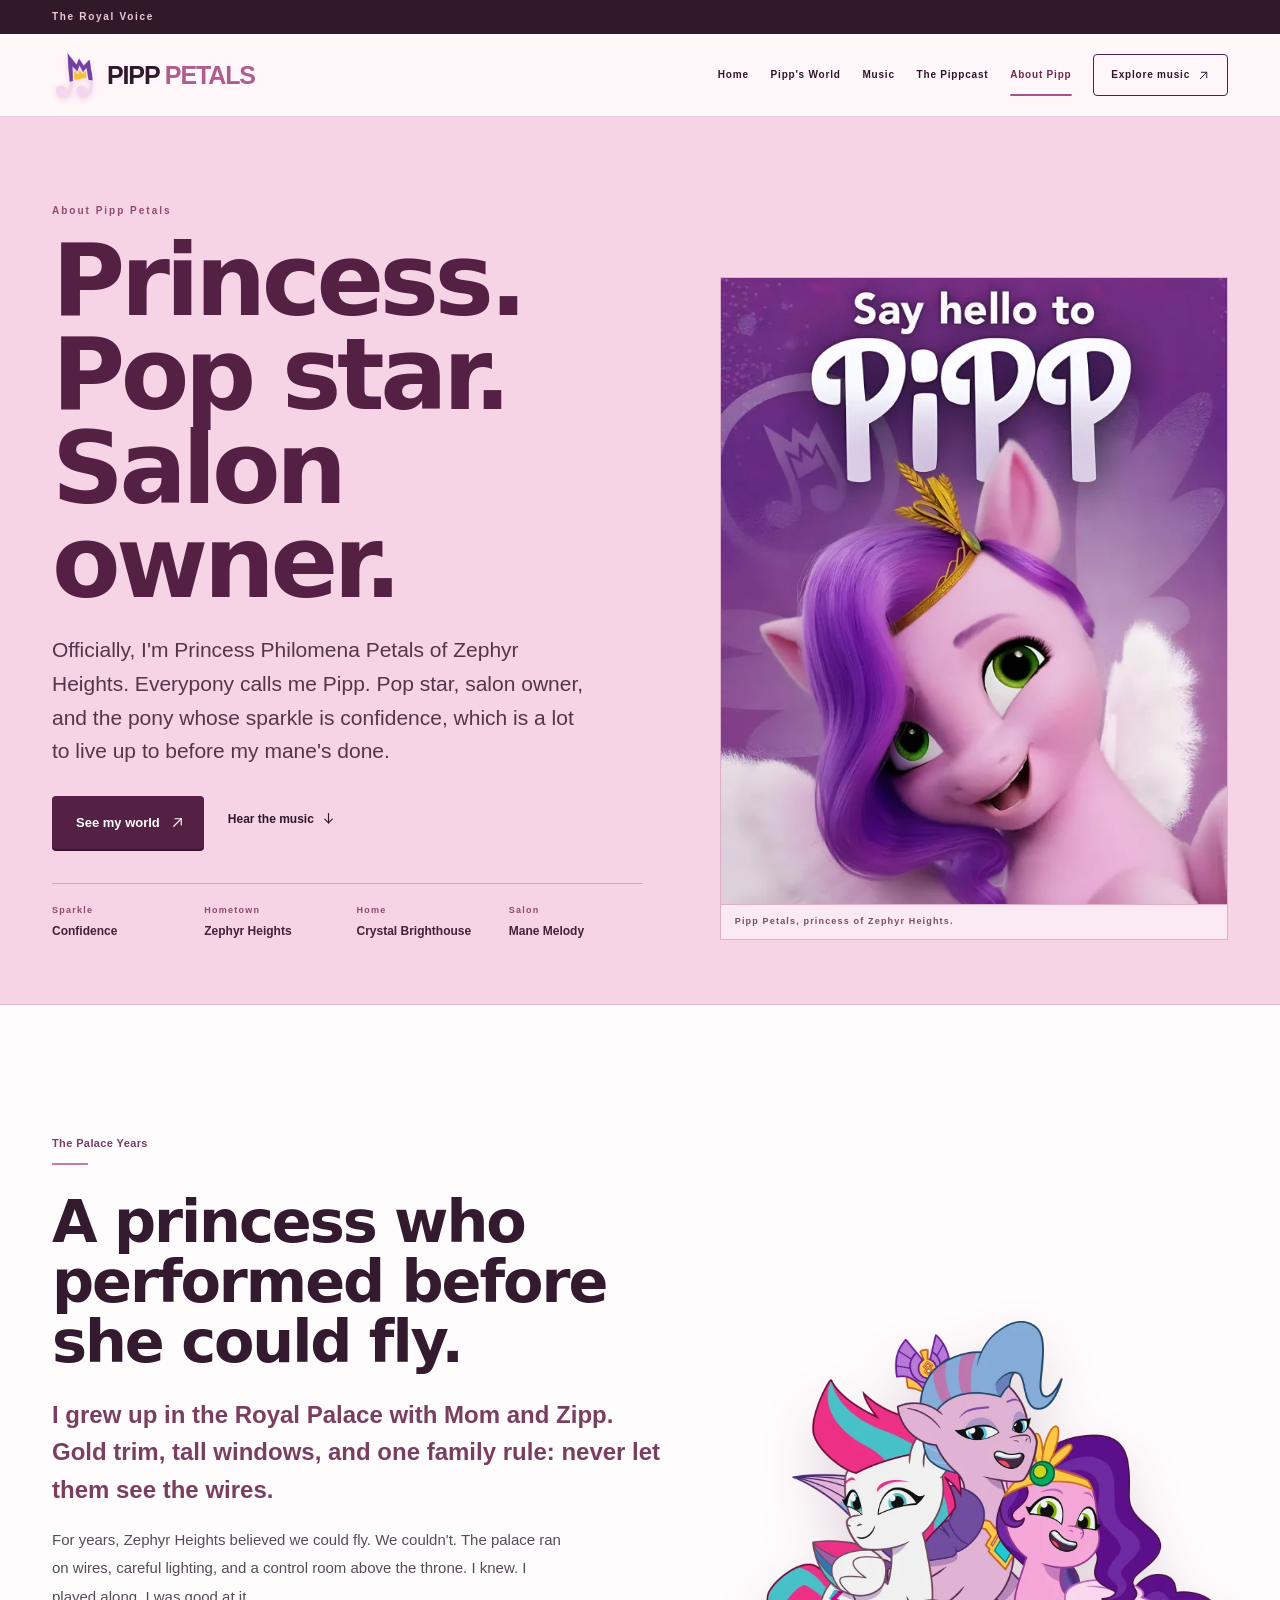
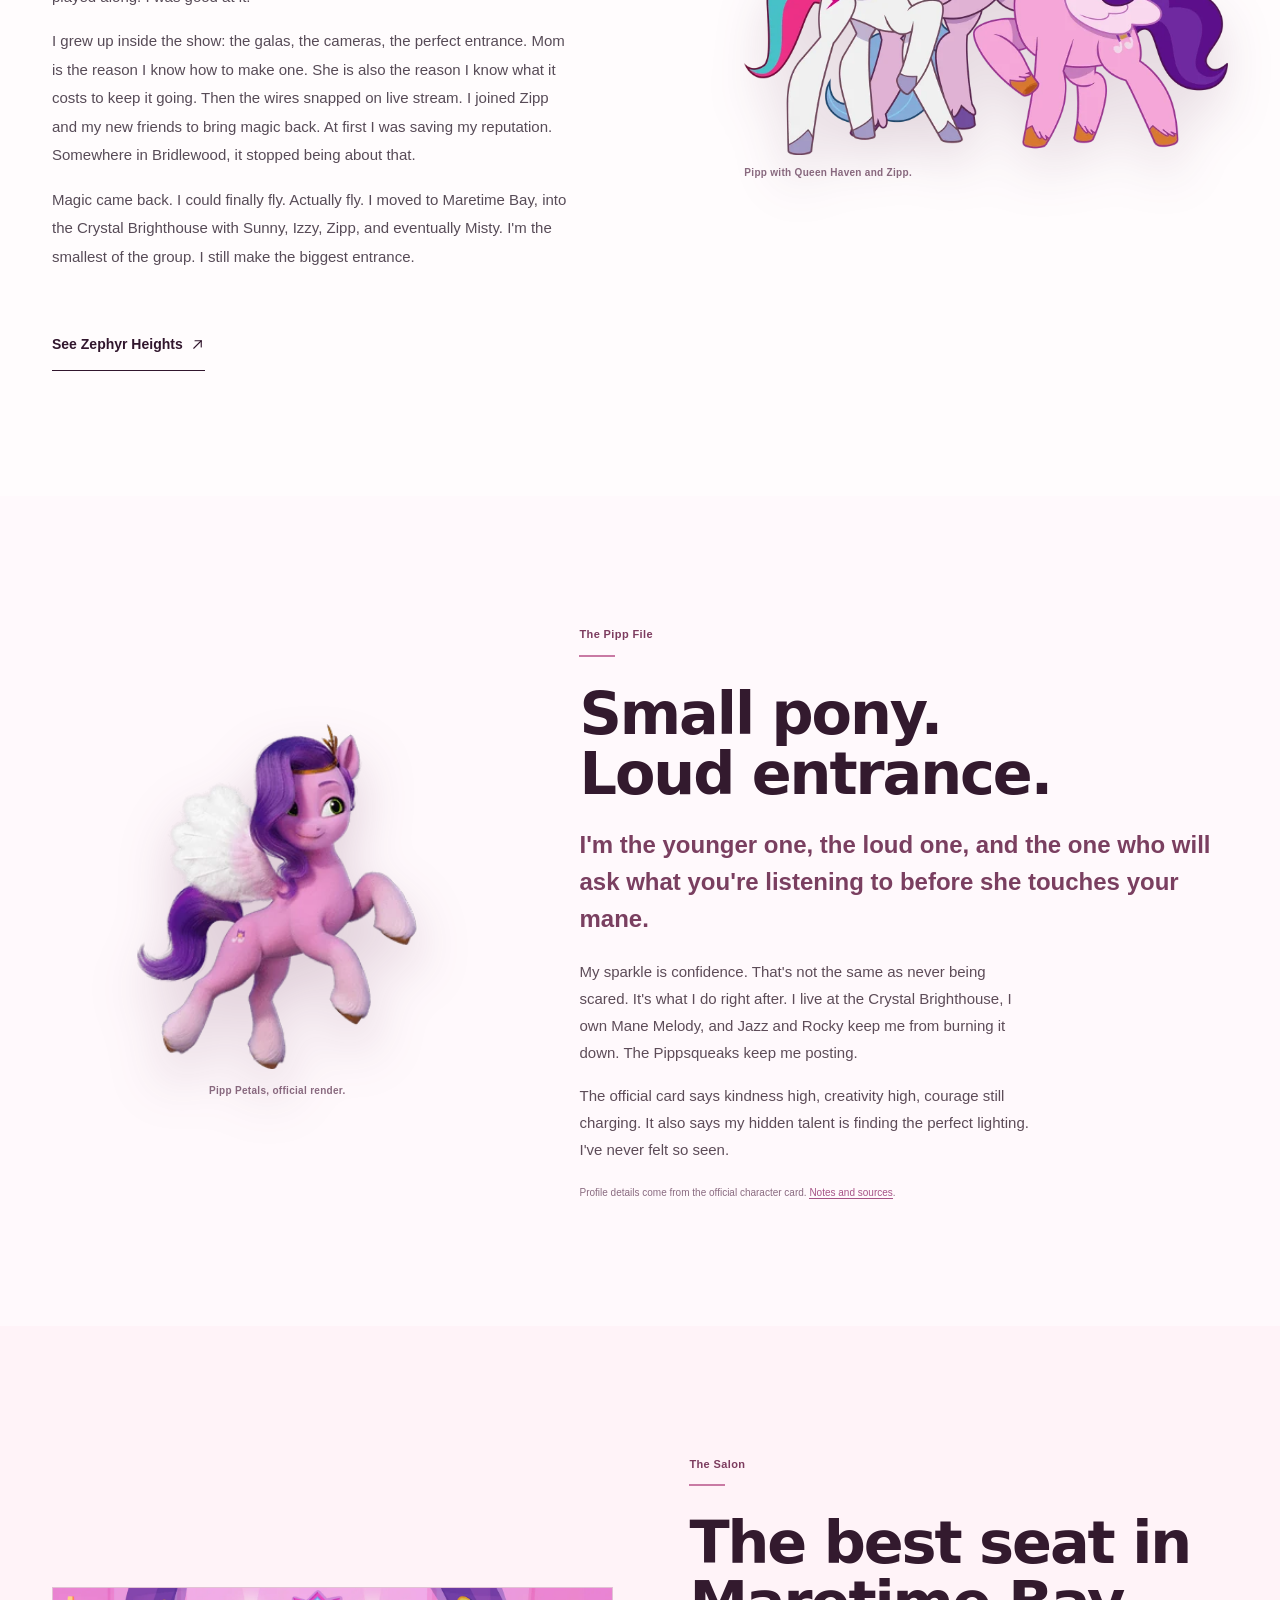
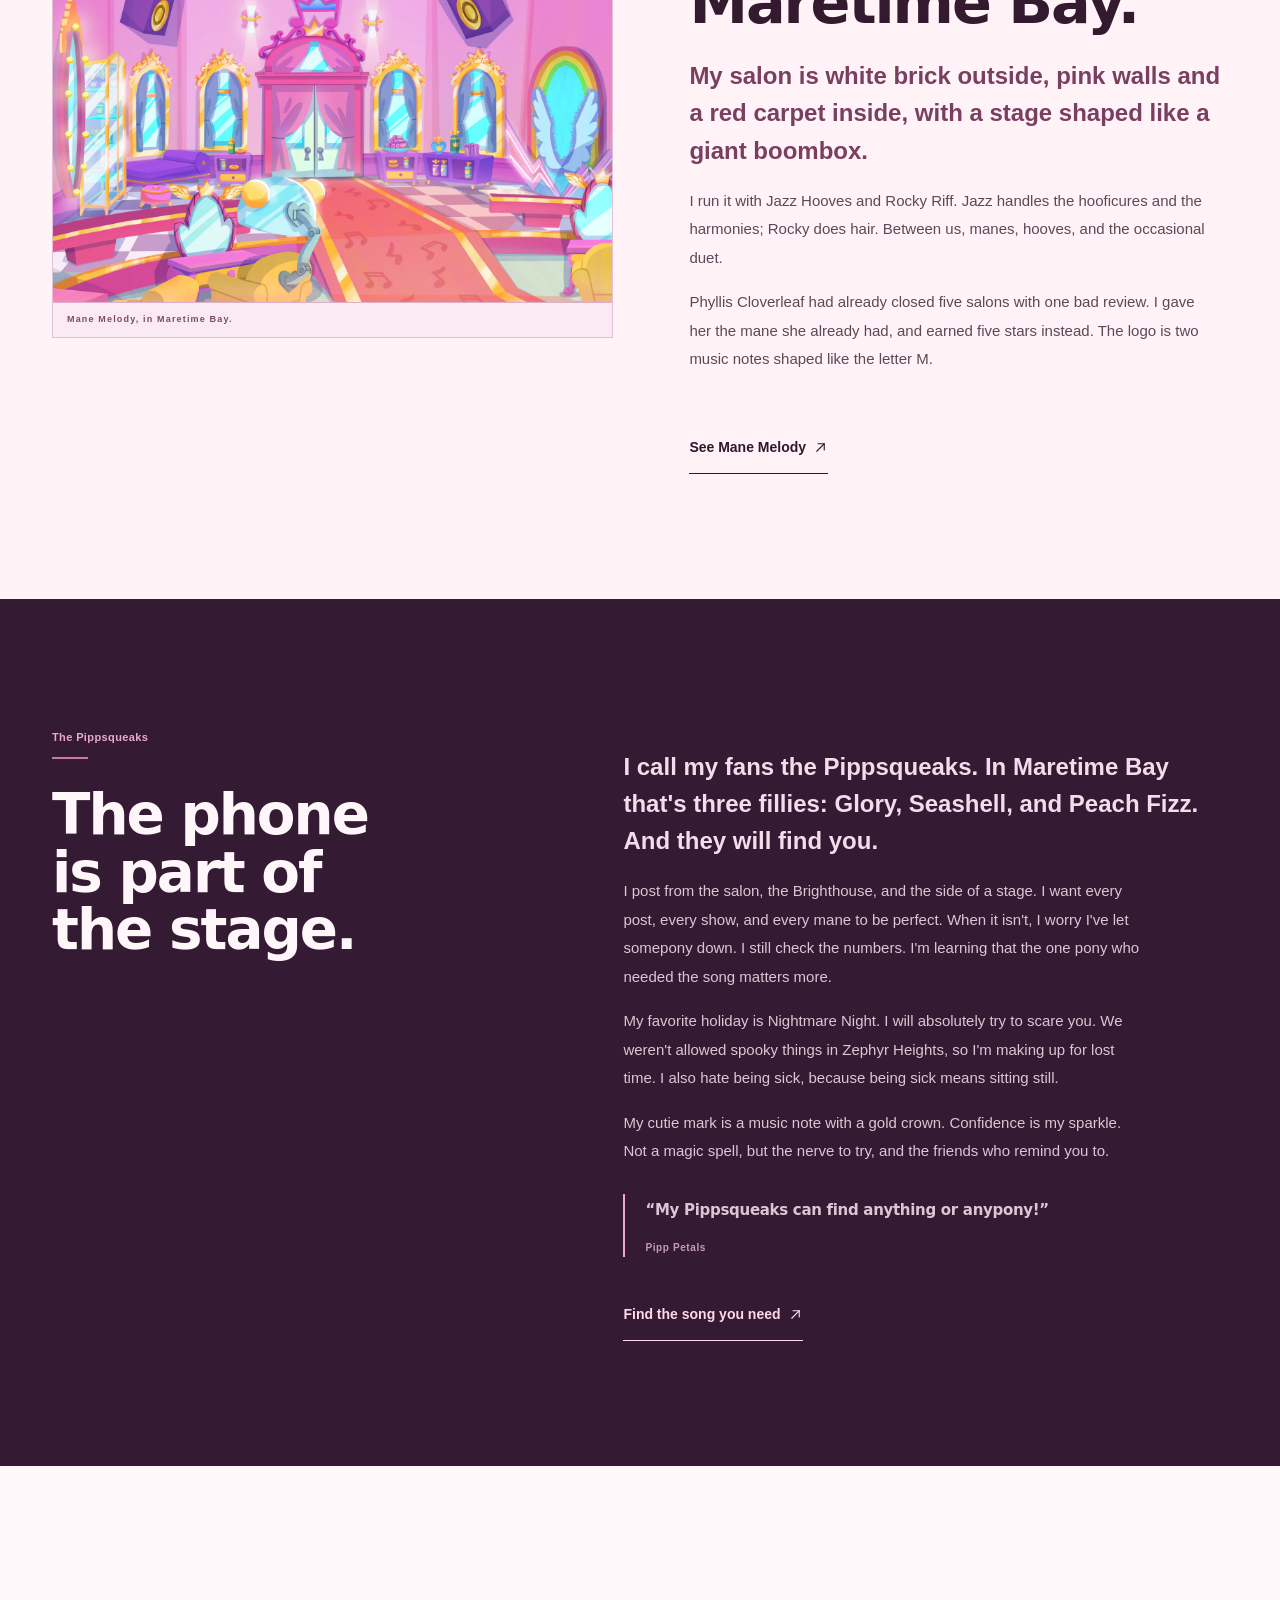
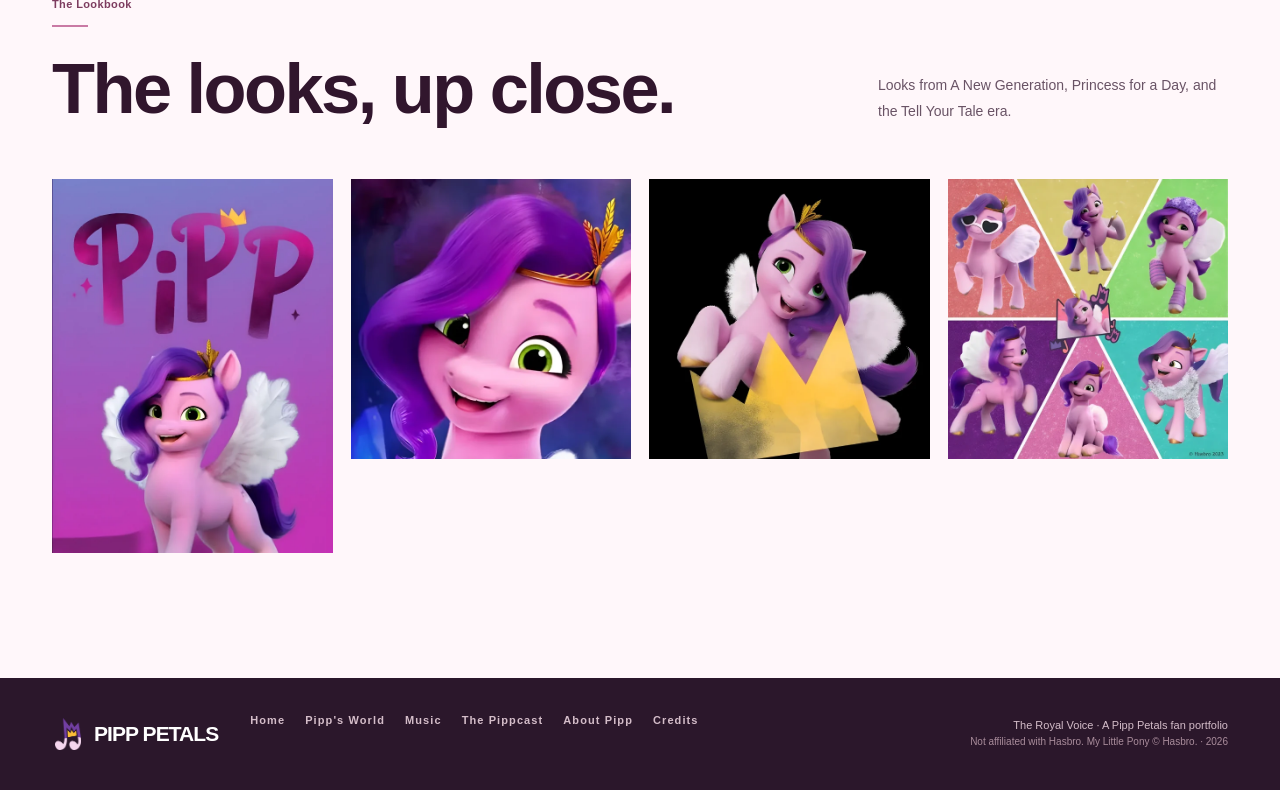
==== commit eb375480: "content: blend artwork with each section, simplify 404, restore Queen Haven" ====
--- a/about/index.html
+++ b/about/index.html
@@ -13,8 +13,8 @@
         document.documentElement.classList.remove('motion-failed');
       });
     </script><link rel="stylesheet" href="/_astro/about.cPPnkASS.css">
-<link rel="stylesheet" href="/_astro/about.ViKIAbC6.css">
-<link rel="stylesheet" href="/_astro/about.CHs4YkCr.css"></head> <body class="subpage about-page"> <a class="skip-link" href="#main">Skip to content</a> <div class="scroll-progress" aria-hidden="true"></div> <div class="topline" data-astro-cid-3ef6ksr2> <div class="shell" data-astro-cid-3ef6ksr2> <span data-astro-cid-3ef6ksr2>Zephyr Heights <b aria-hidden="true" data-astro-cid-3ef6ksr2>/</b> Maretime Bay</span> <span data-astro-cid-3ef6ksr2>The Royal Voice</span> </div> </div> <header class="site-header" id="top" data-astro-cid-3ef6ksr2> <div class="shell nav-inner" data-astro-cid-3ef6ksr2> <a class="wordmark" href="/" aria-label="Pipp Petals, home" data-astro-cid-3ef6ksr2> <img class="brand-cutiemark" src="/assets/media/pipp-cutiemark.webp" alt="" width="45" height="55" decoding="async" data-astro-cid-3ef6ksr2> <span data-astro-cid-3ef6ksr2>PIPP <em data-astro-cid-3ef6ksr2>PETALS</em></span> </a> <nav class="main-nav" id="main-nav" aria-label="Main navigation" data-astro-cid-3ef6ksr2> <a href="/" data-nav="home" data-astro-cid-3ef6ksr2> Home </a><a href="/world/" data-nav="world" data-astro-cid-3ef6ksr2> Pipp&#39;s World </a><a href="/music/" data-nav="music" data-astro-cid-3ef6ksr2> Music </a><a href="/podcast/" data-nav="podcast" data-astro-cid-3ef6ksr2> The Pippcast </a><a href="/about/" data-nav="about" aria-current="page" data-astro-cid-3ef6ksr2> About Pipp </a> <a class="nav-cta" href="/music/" data-astro-cid-3ef6ksr2>Explore music <svg class width="13" height="13" viewBox="0 0 24 24" fill="none" aria-hidden="true" focusable="false"> <g stroke="currentColor" stroke-width="1.8" stroke-linecap="round" stroke-linejoin="round"> <path d="M6 18 18 6"></path> <path d="M8 6h10v10"></path> </g>             </svg></a> </nav> <button class="menu-toggle" type="button" aria-expanded="false" aria-controls="mobile-nav" aria-label="Open navigation" data-astro-cid-3ef6ksr2> <span data-astro-cid-3ef6ksr2></span><span data-astro-cid-3ef6ksr2></span> </button> </div> </header> <!-- Mobile drawer: a real overlay, so it can never widen the document. --> <div class="mobile-nav" id="mobile-nav" data-open="false" role="dialog" aria-modal="true" aria-label="Site navigation" inert data-astro-cid-3ef6ksr2> <div class="mobile-nav-inner" data-astro-cid-3ef6ksr2> <p class="mobile-nav-eyebrow" data-astro-cid-3ef6ksr2>Menu</p> <nav aria-label="Mobile navigation" data-astro-cid-3ef6ksr2> <ul data-astro-cid-3ef6ksr2> <li style="--i:0" data-astro-cid-3ef6ksr2> <a href="/" data-astro-cid-3ef6ksr2> <span class="mobile-nav-index" data-astro-cid-3ef6ksr2>01</span> Home </a> </li><li style="--i:1" data-astro-cid-3ef6ksr2> <a href="/world/" data-astro-cid-3ef6ksr2> <span class="mobile-nav-index" data-astro-cid-3ef6ksr2>02</span> Pipp&#39;s World </a> </li><li style="--i:2" data-astro-cid-3ef6ksr2> <a href="/music/" data-astro-cid-3ef6ksr2> <span class="mobile-nav-index" data-astro-cid-3ef6ksr2>03</span> Music </a> </li><li style="--i:3" data-astro-cid-3ef6ksr2> <a href="/podcast/" data-astro-cid-3ef6ksr2> <span class="mobile-nav-index" data-astro-cid-3ef6ksr2>04</span> The Pippcast </a> </li><li style="--i:4" data-astro-cid-3ef6ksr2> <a href="/about/" aria-current="page" data-astro-cid-3ef6ksr2> <span class="mobile-nav-index" data-astro-cid-3ef6ksr2>05</span> About Pipp </a> </li> </ul> </nav> <a class="mobile-nav-cta" href="/music/" data-astro-cid-3ef6ksr2>Explore music <svg class width="16" height="16" viewBox="0 0 24 24" fill="none" aria-hidden="true" focusable="false"> <g stroke="currentColor" stroke-width="1.8" stroke-linecap="round" stroke-linejoin="round"> <path d="M6 18 18 6"></path> <path d="M8 6h10v10"></path> </g>             </svg></a> </div> </div>  <main id="main">  <section class="about-hero" data-astro-cid-kh7btl4r> <div class="shell about-hero-grid" data-astro-cid-kh7btl4r> <div class="about-hero-copy" data-astro-cid-kh7btl4r> <p class="about-eyebrow" data-astro-cid-kh7btl4r>About Pipp Petals</p> <h1 class="text-display" data-astro-cid-kh7btl4r>Princess.<br data-astro-cid-kh7btl4r>Pop star.<br data-astro-cid-kh7btl4r>Salon owner.</h1> <p class="about-lead" data-astro-cid-kh7btl4r>Philomena “Pipp” Petals is the younger princess of Zephyr Heights, a pop singer, the owner of Mane Melody, and the element of confidence in the G5 story. She has been a princess, a pop star, and a small-business owner — usually all on the same day.</p> <div class="about-actions" data-astro-cid-kh7btl4r> <a class="pill-link" href="/world/" data-astro-cid-kh7btl4r>See Pipp's world <svg class width="15" height="15" viewBox="0 0 24 24" fill="none" aria-hidden="true" focusable="false"> <g stroke="currentColor" stroke-width="1.8" stroke-linecap="round" stroke-linejoin="round"> <path d="M6 18 18 6"></path> <path d="M8 6h10v10"></path> </g>             </svg></a> <a class="text-link" href="/music/" data-astro-cid-kh7btl4r>Hear the music <svg class width="15" height="15" viewBox="0 0 24 24" fill="none" aria-hidden="true" focusable="false">  <g stroke="currentColor" stroke-width="1.8" stroke-linecap="round" stroke-linejoin="round"> <path d="M12 4v15"></path> <path d="m6 13 6 6 6-6"></path> </g>            </svg></a> </div> <dl class="about-vitals" data-astro-cid-kh7btl4r> <div data-astro-cid-kh7btl4r><dt data-astro-cid-kh7btl4r>Sparkle</dt><dd data-astro-cid-kh7btl4r>Confidence</dd></div> <div data-astro-cid-kh7btl4r><dt data-astro-cid-kh7btl4r>Hometown</dt><dd data-astro-cid-kh7btl4r>Zephyr Heights</dd></div> <div data-astro-cid-kh7btl4r><dt data-astro-cid-kh7btl4r>Home</dt><dd data-astro-cid-kh7btl4r>Crystal Brighthouse</dd></div> <div data-astro-cid-kh7btl4r><dt data-astro-cid-kh7btl4r>Salon</dt><dd data-astro-cid-kh7btl4r>Mane Melody</dd></div> </dl> </div> <figure class="about-poster-new" data-astro-cid-kh7btl4r> <img src="/assets/media/pipp-cover-640.webp" alt="Pipp Petals with her violet mane against a purple backdrop" width="1400" height="1731" fetchpriority="high" decoding="async" srcset="/assets/media/pipp-cover-640.webp 640w, /assets/media/pipp-cover.webp 1400w" sizes="(max-width: 900px) 90vw, 42vw" data-astro-cid-kh7btl4r> <figcaption data-astro-cid-kh7btl4r>Pipp Petals, princess of Zephyr Heights.</figcaption> </figure> </div> </section> <section class="section about-story" data-astro-cid-kh7btl4r> <div class="shell story-grid" data-astro-cid-kh7btl4r> <div class="story-copy" data-astro-cid-kh7btl4r> <span class="section-label" data-astro-cid-kh7btl4r>The Palace Years</span> <h2 data-astro-cid-kh7btl4r>A princess who performed before she could fly.</h2> <p class="lead" data-astro-cid-kh7btl4r>Pipp grew up in the Royal Palace in Zephyr Heights with Queen Haven and her older sister, Zipp.</p> <p data-astro-cid-kh7btl4r>For years, Zephyr Heights believed its royal family could fly. The truth was more complicated. The palace used wires, careful lighting, and a hidden rig room to keep the illusion going.</p> <p data-astro-cid-kh7btl4r>Pipp grew up inside that performance — the galas, the cameras, the perfect entrance. When the secret came apart, she joined Zipp and her new friends to bring magic back. At first it was about salvaging her reputation. It did not stay that way.</p> <p data-astro-cid-kh7btl4r>Magic returned. Pipp could finally fly. She moved to Maretime Bay and into the Crystal Brighthouse with Sunny, Izzy, Zipp, and later Misty. She is the smallest of the group, with the biggest entrance.</p> <a class="editorial-link" href="/world/#zephyr-heights" data-astro-cid-kh7btl4r>See Zephyr Heights <svg class width="15" height="15" viewBox="0 0 24 24" fill="none" aria-hidden="true" focusable="false"> <g stroke="currentColor" stroke-width="1.8" stroke-linecap="round" stroke-linejoin="round"> <path d="M6 18 18 6"></path> <path d="M8 6h10v10"></path> </g>             </svg></a> </div> <figure class="story-figure" data-astro-cid-kh7btl4r> <img src="/assets/media/zipp-pipp-closeup-640.webp" srcset="/assets/media/zipp-pipp-closeup-640.webp 640w, /assets/media/zipp-pipp-closeup.webp 1323w" sizes="(max-width: 900px) 90vw, 42vw" alt="Zipp Storm and Pipp Petals smiling together" width="1323" height="1323" loading="lazy" decoding="async" data-astro-cid-kh7btl4r> <figcaption data-astro-cid-kh7btl4r>Pipp with Zipp.</figcaption> </figure> </div> </section> <section class="section about-file" id="pipp-file" data-astro-cid-kh7btl4r> <div class="shell file-grid" data-astro-cid-kh7btl4r> <figure class="file-art" data-astro-cid-kh7btl4r> <img src="/assets/media/pipp-render-cmm.webp" width="255" height="314" alt="Pipp Petals standing with one hoof raised" loading="lazy" decoding="async" data-astro-cid-kh7btl4r> <figcaption data-astro-cid-kh7btl4r>Pipp, official render.</figcaption> <div class="file-sources" data-gallery data-astro-cid-kh7btl4r> <a href="/assets/media/pipp-stats-card.webp" data-pswp-width="1080" data-pswp-height="1920" aria-label="Open the official profile card" data-astro-cid-kh7btl4r> <img src="/assets/media/pipp-stats-card-540.webp" width="540" height="960" alt="" loading="lazy" decoding="async" data-astro-cid-kh7btl4r> <span data-astro-cid-kh7btl4r>Profile card</span> </a> <a href="/assets/media/pipp-fun-facts.webp" data-pswp-width="768" data-pswp-height="960" aria-label="Open the official fun facts card" data-astro-cid-kh7btl4r> <img src="/assets/media/pipp-fun-facts-400.webp" width="400" height="500" alt="" loading="lazy" decoding="async" data-astro-cid-kh7btl4r> <span data-astro-cid-kh7btl4r>Fun facts</span> </a> </div> </figure> <div class="file-copy" data-astro-cid-kh7btl4r> <span class="section-label" data-astro-cid-kh7btl4r>The Pipp File</span> <h2 data-astro-cid-kh7btl4r>Small pony. Loud entrance.</h2> <p class="lead" data-astro-cid-kh7btl4r>The official profile card says it better than I can.</p> <dl class="file-facts" data-astro-cid-kh7btl4r> <div data-astro-cid-kh7btl4r><dt data-astro-cid-kh7btl4r>Element</dt><dd data-astro-cid-kh7btl4r>Confidence</dd></div> <div data-astro-cid-kh7btl4r><dt data-astro-cid-kh7btl4r>Type</dt><dd data-astro-cid-kh7btl4r>Pegasus</dd></div> <div data-astro-cid-kh7btl4r><dt data-astro-cid-kh7btl4r>Hometown</dt><dd data-astro-cid-kh7btl4r>Zephyr Heights</dd></div> <div data-astro-cid-kh7btl4r><dt data-astro-cid-kh7btl4r>Home now</dt><dd data-astro-cid-kh7btl4r>Crystal Brighthouse</dd></div> <div data-astro-cid-kh7btl4r><dt data-astro-cid-kh7btl4r>Hidden talent</dt><dd data-astro-cid-kh7btl4r>Finding the perfect lighting</dd></div> <div data-astro-cid-kh7btl4r><dt data-astro-cid-kh7btl4r>Loves</dt><dd data-astro-cid-kh7btl4r>Scary stories, Nightmare Night, karaoke</dd></div> <div data-astro-cid-kh7btl4r><dt data-astro-cid-kh7btl4r>Hates</dt><dd data-astro-cid-kh7btl4r>Being sick, bad reviews, sitting still</dd></div> <div data-astro-cid-kh7btl4r><dt data-astro-cid-kh7btl4r>Best pal traits</dt><dd data-astro-cid-kh7btl4r>Charismatic, confident, generous</dd></div> </dl> <div class="file-stats" aria-label="Pipp's official profile stats" data-astro-cid-kh7btl4r> <div class="file-stat" role="group" aria-label="Kindness: high" data-astro-cid-kh7btl4r> <span class="file-stat-label" data-astro-cid-kh7btl4r>Kindness</span> <span class="file-bar" aria-hidden="true" data-astro-cid-kh7btl4r><i style="--value: 92%" data-astro-cid-kh7btl4r></i></span> <span class="file-level" data-astro-cid-kh7btl4r>High</span> </div> <div class="file-stat" role="group" aria-label="Courage: medium" data-astro-cid-kh7btl4r> <span class="file-stat-label" data-astro-cid-kh7btl4r>Courage</span> <span class="file-bar" aria-hidden="true" data-astro-cid-kh7btl4r><i style="--value: 60%" data-astro-cid-kh7btl4r></i></span> <span class="file-level" data-astro-cid-kh7btl4r>Medium</span> </div> <div class="file-stat" role="group" aria-label="Creativity: high" data-astro-cid-kh7btl4r> <span class="file-stat-label" data-astro-cid-kh7btl4r>Creativity</span> <span class="file-bar" aria-hidden="true" data-astro-cid-kh7btl4r><i style="--value: 86%" data-astro-cid-kh7btl4r></i></span> <span class="file-level" data-astro-cid-kh7btl4r>High</span> </div> <div class="file-stat" role="group" aria-label="Sneakiness: low" data-astro-cid-kh7btl4r> <span class="file-stat-label" data-astro-cid-kh7btl4r>Sneakiness</span> <span class="file-bar" aria-hidden="true" data-astro-cid-kh7btl4r><i style="--value: 28%" data-astro-cid-kh7btl4r></i></span> <span class="file-level" data-astro-cid-kh7btl4r>Low</span> </div> </div> <p class="file-source" data-astro-cid-kh7btl4r>Bars are an approximate reading of the official card. They are not game stats. <a href="/credits/#canon" data-astro-cid-kh7btl4r>Canon notes and sources</a>.</p> </div> </div> </section> <section class="section about-salon" id="mane-melody" data-astro-cid-kh7btl4r> <div class="shell salon-grid" data-astro-cid-kh7btl4r> <figure class="salon-photo-new" data-astro-cid-kh7btl4r> <img src="/assets/media/pipp-salon-640.webp" alt="The inside of Mane Melody: pink walls, gold mirrors, styling chairs and a red carpet" width="1600" height="900" loading="lazy" decoding="async" srcset="/assets/media/pipp-salon-640.webp 640w, /assets/media/pipp-salon.webp 1600w" sizes="(max-width: 900px) 90vw, 52vw" data-astro-cid-kh7btl4r> <figcaption data-astro-cid-kh7btl4r>Mane Melody, in Maretime Bay.</figcaption> </figure> <div class="salon-copy" data-astro-cid-kh7btl4r> <span class="section-label" data-astro-cid-kh7btl4r>The Salon</span> <h2 data-astro-cid-kh7btl4r>The best seat in Maretime Bay.</h2> <p class="lead" data-astro-cid-kh7btl4r>Mane Melody is white brick outside, pink walls and a red carpet inside, with a stage shaped like a giant boombox.</p> <p data-astro-cid-kh7btl4r>Pipp runs it with Jazz Hooves and Rocky Riff. Between them they handle manes, hooves, and the occasional duet.</p> <p data-astro-cid-kh7btl4r>Phyllis Cloverleaf had already closed five salons with one bad review. Pipp gave her the mane she already had, and earned five stars instead. The logo is two music notes shaped like the letter M.</p> <a class="editorial-link" href="/world/#mane-melody" data-astro-cid-kh7btl4r>See Mane Melody <svg class width="15" height="15" viewBox="0 0 24 24" fill="none" aria-hidden="true" focusable="false"> <g stroke="currentColor" stroke-width="1.8" stroke-linecap="round" stroke-linejoin="round"> <path d="M6 18 18 6"></path> <path d="M8 6h10v10"></path> </g>             </svg></a> </div> </div> </section> <section class="section about-note" data-astro-cid-kh7btl4r> <div class="shell note-grid" data-astro-cid-kh7btl4r> <div data-astro-cid-kh7btl4r> <span class="section-label" data-astro-cid-kh7btl4r>The Pippsqueaks</span> <h2 data-astro-cid-kh7btl4r>The phone is part of the stage.</h2> </div> <div class="note-copy" data-astro-cid-kh7btl4r> <p class="lead" data-astro-cid-kh7btl4r>Pipp calls her fans the Pippsqueaks, and she treats the phone as part of the act.</p> <p data-astro-cid-kh7btl4r>She posts from the salon, the Brighthouse, and the side of a stage. She wants every post, every show, and every mane to be perfect. When it isn't, she worries she has let somepony down. She still checks the numbers. She is learning that one pony who needed the song matters more.</p> <p data-astro-cid-kh7btl4r>Her favorite holiday is Nightmare Night. She will absolutely try to scare you. She also hates being sick, because being sick means sitting still.</p> <p data-astro-cid-kh7btl4r>Her cutie mark is a music note with a gold crown. Confidence is her sparkle — not a magic spell, but the nerve to try, and the friends who remind you to.</p> <blockquote class="pull-quote" data-astro-cid-kh7btl4r> <p data-astro-cid-kh7btl4r>“My Pippsqueaks can find anything or anypony!”</p> <footer data-astro-cid-kh7btl4r>Pipp Petals</footer> </blockquote> <a class="editorial-link" href="/music/" data-astro-cid-kh7btl4r>Find the song you need <svg class width="15" height="15" viewBox="0 0 24 24" fill="none" aria-hidden="true" focusable="false"> <g stroke="currentColor" stroke-width="1.8" stroke-linecap="round" stroke-linejoin="round"> <path d="M6 18 18 6"></path> <path d="M8 6h10v10"></path> </g>             </svg></a> </div> </div> </section> <section class="section about-lookbook" id="lookbook" data-astro-cid-kh7btl4r> <div class="shell" data-astro-cid-kh7btl4r> <div class="section-intro" data-astro-cid-kh7btl4r> <div data-astro-cid-kh7btl4r> <span class="section-label" data-astro-cid-kh7btl4r>The Lookbook</span> <h2 data-astro-cid-kh7btl4r>The looks, up close.</h2> </div> <p data-astro-cid-kh7btl4r>Looks from A New Generation, Princess for a Day, and the Tell Your Tale era.</p> </div> <div class="lookbook-grid" data-gallery data-astro-cid-kh7btl4r> <figure data-astro-cid-kh7btl4r><a href="/assets/media/pipp-poster-clean.webp" data-pswp-width="1400" data-pswp-height="2212" aria-label="Open the Pipp poster" data-astro-cid-kh7btl4r><img height="2212" width="1400" src="/assets/media/pipp-poster-clean-640.webp" srcset="/assets/media/pipp-poster-clean-640.webp 640w, /assets/media/pipp-poster-clean.webp 1400w" sizes="(max-width: 680px) 46vw, 24vw" alt="Pipp Petals under the Pipp wordmark" loading="lazy" decoding="async" data-astro-cid-kh7btl4r></a></figure> <figure data-astro-cid-kh7btl4r><a href="/assets/media/pipp-princess-clean.webp" data-pswp-width="800" data-pswp-height="1400" aria-label="Open Pipp from Princess for a Day" data-astro-cid-kh7btl4r><img height="1400" width="800" src="/assets/media/pipp-princess-clean-640.webp" srcset="/assets/media/pipp-princess-clean-640.webp 640w, /assets/media/pipp-princess-clean.webp 800w" sizes="(max-width: 680px) 46vw, 24vw" alt="Pipp Petals in the Princess for a Day poster" loading="lazy" decoding="async" data-astro-cid-kh7btl4r></a></figure> <figure data-astro-cid-kh7btl4r><a href="/assets/media/pipp-intro.webp" data-pswp-width="1400" data-pswp-height="1508" aria-label="Open Pipp at the Mane Melody crown" data-astro-cid-kh7btl4r><img height="1508" width="1400" src="/assets/media/pipp-intro-640.webp" srcset="/assets/media/pipp-intro-640.webp 640w, /assets/media/pipp-intro.webp 1400w" sizes="(max-width: 680px) 46vw, 24vw" alt="Pipp leaning against the golden Mane Melody crown mark" loading="lazy" decoding="async" data-astro-cid-kh7btl4r></a></figure> <figure data-astro-cid-kh7btl4r><a href="/assets/media/pipp-looks.webp" data-pswp-width="1400" data-pswp-height="1400" aria-label="Open Pipp style collage" data-astro-cid-kh7btl4r><img height="1400" width="1400" src="/assets/media/pipp-looks-640.webp" srcset="/assets/media/pipp-looks-640.webp 640w, /assets/media/pipp-looks.webp 1400w" sizes="(max-width: 680px) 46vw, 24vw" alt="Pipp style collage" loading="lazy" decoding="async" data-astro-cid-kh7btl4r></a></figure> </div> </div> </section> <script type="module" src="/_astro/about.astro_astro_type_script_index_0_lang.CX50MiI-.js"></script>  </main> <footer class="footer" data-astro-cid-sz7xmlte> <div class="shell footer-inner" data-astro-cid-sz7xmlte> <a href="/" class="footer-brand" aria-label="Pipp Petals, home" data-astro-cid-sz7xmlte> <img src="/assets/media/pipp-cutiemark.webp" alt="" width="32" height="39" loading="lazy" decoding="async" data-astro-cid-sz7xmlte>
+<link rel="stylesheet" href="/_astro/about.7xdPKot3.css">
+<link rel="stylesheet" href="/_astro/about.Dh1f6H1p.css"></head> <body class="subpage about-page"> <a class="skip-link" href="#main">Skip to content</a> <div class="scroll-progress" aria-hidden="true"></div> <div class="topline" data-astro-cid-3ef6ksr2> <div class="shell" data-astro-cid-3ef6ksr2> <span data-astro-cid-3ef6ksr2>The Royal Voice</span> </div> </div> <header class="site-header" id="top" data-astro-cid-3ef6ksr2> <div class="shell nav-inner" data-astro-cid-3ef6ksr2> <a class="wordmark" href="/" aria-label="Pipp Petals, home" data-astro-cid-3ef6ksr2> <img class="brand-cutiemark" src="/assets/media/pipp-cutiemark.webp" alt="" width="45" height="55" decoding="async" data-astro-cid-3ef6ksr2> <span data-astro-cid-3ef6ksr2>PIPP <em data-astro-cid-3ef6ksr2>PETALS</em></span> </a> <nav class="main-nav" id="main-nav" aria-label="Main navigation" data-astro-cid-3ef6ksr2> <a href="/" data-nav="home" data-astro-cid-3ef6ksr2> Home </a><a href="/world/" data-nav="world" data-astro-cid-3ef6ksr2> Pipp&#39;s World </a><a href="/music/" data-nav="music" data-astro-cid-3ef6ksr2> Music </a><a href="/podcast/" data-nav="podcast" data-astro-cid-3ef6ksr2> The Pippcast </a><a href="/about/" data-nav="about" aria-current="page" data-astro-cid-3ef6ksr2> About Pipp </a> <a class="nav-cta" href="/music/" data-astro-cid-3ef6ksr2>Explore music <svg class width="13" height="13" viewBox="0 0 24 24" fill="none" aria-hidden="true" focusable="false"> <g stroke="currentColor" stroke-width="1.8" stroke-linecap="round" stroke-linejoin="round"> <path d="M6 18 18 6"></path> <path d="M8 6h10v10"></path> </g>             </svg></a> </nav> <button class="menu-toggle" type="button" aria-expanded="false" aria-controls="mobile-nav" aria-label="Open navigation" data-astro-cid-3ef6ksr2> <span data-astro-cid-3ef6ksr2></span><span data-astro-cid-3ef6ksr2></span> </button> </div> </header> <!-- Mobile drawer: a real overlay, so it can never widen the document. --> <div class="mobile-nav" id="mobile-nav" data-open="false" role="dialog" aria-modal="true" aria-label="Site navigation" inert data-astro-cid-3ef6ksr2> <div class="mobile-nav-inner" data-astro-cid-3ef6ksr2> <p class="mobile-nav-eyebrow" data-astro-cid-3ef6ksr2>Menu</p> <nav aria-label="Mobile navigation" data-astro-cid-3ef6ksr2> <ul data-astro-cid-3ef6ksr2> <li style="--i:0" data-astro-cid-3ef6ksr2> <a href="/" data-astro-cid-3ef6ksr2> <span class="mobile-nav-index" data-astro-cid-3ef6ksr2>01</span> Home </a> </li><li style="--i:1" data-astro-cid-3ef6ksr2> <a href="/world/" data-astro-cid-3ef6ksr2> <span class="mobile-nav-index" data-astro-cid-3ef6ksr2>02</span> Pipp&#39;s World </a> </li><li style="--i:2" data-astro-cid-3ef6ksr2> <a href="/music/" data-astro-cid-3ef6ksr2> <span class="mobile-nav-index" data-astro-cid-3ef6ksr2>03</span> Music </a> </li><li style="--i:3" data-astro-cid-3ef6ksr2> <a href="/podcast/" data-astro-cid-3ef6ksr2> <span class="mobile-nav-index" data-astro-cid-3ef6ksr2>04</span> The Pippcast </a> </li><li style="--i:4" data-astro-cid-3ef6ksr2> <a href="/about/" aria-current="page" data-astro-cid-3ef6ksr2> <span class="mobile-nav-index" data-astro-cid-3ef6ksr2>05</span> About Pipp </a> </li> </ul> </nav> <a class="mobile-nav-cta" href="/music/" data-astro-cid-3ef6ksr2>Explore music <svg class width="16" height="16" viewBox="0 0 24 24" fill="none" aria-hidden="true" focusable="false"> <g stroke="currentColor" stroke-width="1.8" stroke-linecap="round" stroke-linejoin="round"> <path d="M6 18 18 6"></path> <path d="M8 6h10v10"></path> </g>             </svg></a> </div> </div>  <main id="main">  <section class="about-hero" data-astro-cid-kh7btl4r> <div class="shell about-hero-grid" data-astro-cid-kh7btl4r> <div class="about-hero-copy" data-astro-cid-kh7btl4r> <p class="about-eyebrow" data-astro-cid-kh7btl4r>About Pipp Petals</p> <h1 class="text-display" data-astro-cid-kh7btl4r>Princess.<br data-astro-cid-kh7btl4r>Pop star.<br data-astro-cid-kh7btl4r>Salon owner.</h1> <p class="about-lead" data-astro-cid-kh7btl4r>Officially, I'm Princess Philomena Petals of Zephyr Heights. Everypony calls me Pipp. Pop star, salon owner, and the pony whose sparkle is confidence, which is a lot to live up to before my mane's done.</p> <div class="about-actions" data-astro-cid-kh7btl4r> <a class="pill-link" href="/world/" data-astro-cid-kh7btl4r>See my world <svg class width="15" height="15" viewBox="0 0 24 24" fill="none" aria-hidden="true" focusable="false"> <g stroke="currentColor" stroke-width="1.8" stroke-linecap="round" stroke-linejoin="round"> <path d="M6 18 18 6"></path> <path d="M8 6h10v10"></path> </g>             </svg></a> <a class="text-link" href="/music/" data-astro-cid-kh7btl4r>Hear the music <svg class width="15" height="15" viewBox="0 0 24 24" fill="none" aria-hidden="true" focusable="false">  <g stroke="currentColor" stroke-width="1.8" stroke-linecap="round" stroke-linejoin="round"> <path d="M12 4v15"></path> <path d="m6 13 6 6 6-6"></path> </g>            </svg></a> </div> <dl class="about-vitals" data-astro-cid-kh7btl4r> <div data-astro-cid-kh7btl4r><dt data-astro-cid-kh7btl4r>Sparkle</dt><dd data-astro-cid-kh7btl4r>Confidence</dd></div> <div data-astro-cid-kh7btl4r><dt data-astro-cid-kh7btl4r>Hometown</dt><dd data-astro-cid-kh7btl4r>Zephyr Heights</dd></div> <div data-astro-cid-kh7btl4r><dt data-astro-cid-kh7btl4r>Home</dt><dd data-astro-cid-kh7btl4r>Crystal Brighthouse</dd></div> <div data-astro-cid-kh7btl4r><dt data-astro-cid-kh7btl4r>Salon</dt><dd data-astro-cid-kh7btl4r>Mane Melody</dd></div> </dl> </div> <figure class="about-poster-new" data-astro-cid-kh7btl4r> <img src="/assets/media/pipp-cover-640.webp" alt="Pipp Petals with her violet mane against a purple backdrop" width="1400" height="1731" fetchpriority="high" decoding="async" srcset="/assets/media/pipp-cover-640.webp 640w, /assets/media/pipp-cover.webp 1400w" sizes="(max-width: 900px) 90vw, 42vw" data-astro-cid-kh7btl4r> <figcaption data-astro-cid-kh7btl4r>Pipp Petals, princess of Zephyr Heights.</figcaption> </figure> </div> </section> <section class="section about-story" data-astro-cid-kh7btl4r> <div class="shell story-grid" data-astro-cid-kh7btl4r> <div class="story-copy" data-astro-cid-kh7btl4r> <span class="section-label" data-astro-cid-kh7btl4r>The Palace Years</span> <h2 data-astro-cid-kh7btl4r>A princess who performed before she could fly.</h2> <p class="lead" data-astro-cid-kh7btl4r>I grew up in the Royal Palace with Mom and Zipp. Gold trim, tall windows, and one family rule: never let them see the wires.</p> <p data-astro-cid-kh7btl4r>For years, Zephyr Heights believed we could fly. We couldn't. The palace ran on wires, careful lighting, and a control room above the throne. I knew. I played along. I was good at it.</p> <p data-astro-cid-kh7btl4r>I grew up inside the show: the galas, the cameras, the perfect entrance. Mom is the reason I know how to make one. She is also the reason I know what it costs to keep it going. Then the wires snapped on live stream. I joined Zipp and my new friends to bring magic back. At first I was saving my reputation. Somewhere in Bridlewood, it stopped being about that.</p> <p data-astro-cid-kh7btl4r>Magic came back. I could finally fly. Actually fly. I moved to Maretime Bay, into the Crystal Brighthouse with Sunny, Izzy, Zipp, and eventually Misty. I'm the smallest of the group. I still make the biggest entrance.</p> <a class="editorial-link" href="/world/#zephyr-heights" data-astro-cid-kh7btl4r>See Zephyr Heights <svg class width="15" height="15" viewBox="0 0 24 24" fill="none" aria-hidden="true" focusable="false"> <g stroke="currentColor" stroke-width="1.8" stroke-linecap="round" stroke-linejoin="round"> <path d="M6 18 18 6"></path> <path d="M8 6h10v10"></path> </g>             </svg></a> </div> <figure class="story-figure" data-astro-cid-kh7btl4r> <img src="/assets/media/pipp-royal-family-700.webp" srcset="/assets/media/pipp-royal-family-700.webp 700w, /assets/media/pipp-royal-family.webp 1400w" sizes="(max-width: 900px) 90vw, 42vw" width="1400" height="1256" alt="Queen Haven with Zipp Storm and Pipp Petals, smiling together" loading="lazy" decoding="async" data-astro-cid-kh7btl4r> <figcaption data-astro-cid-kh7btl4r>Pipp with Queen Haven and Zipp.</figcaption> </figure> </div> </section> <section class="section about-file" id="pipp-file" data-astro-cid-kh7btl4r> <div class="shell file-grid" data-astro-cid-kh7btl4r> <figure class="file-art" data-astro-cid-kh7btl4r> <img src="/assets/media/pipp-render-cmm.webp" width="255" height="314" alt="Pipp Petals mid-leap with her wings open" loading="lazy" decoding="async" data-astro-cid-kh7btl4r> <figcaption data-astro-cid-kh7btl4r>Pipp Petals, official render.</figcaption> </figure> <div class="file-copy" data-astro-cid-kh7btl4r> <span class="section-label" data-astro-cid-kh7btl4r>The Pipp File</span> <h2 data-astro-cid-kh7btl4r>Small pony. Loud entrance.</h2> <p class="lead" data-astro-cid-kh7btl4r>I'm the younger one, the loud one, and the one who will ask what you're listening to before she touches your mane.</p> <p data-astro-cid-kh7btl4r>My sparkle is confidence. That's not the same as never being scared. It's what I do right after. I live at the Crystal Brighthouse, I own Mane Melody, and Jazz and Rocky keep me from burning it down. The Pippsqueaks keep me posting.</p> <p data-astro-cid-kh7btl4r>The official card says kindness high, creativity high, courage still charging. It also says my hidden talent is finding the perfect lighting. I've never felt so seen.</p> <p class="file-source" data-astro-cid-kh7btl4r>Profile details come from the official character card. <a href="/credits/#canon" data-astro-cid-kh7btl4r>Notes and sources</a>.</p> </div> </div> </section> <section class="section about-salon" id="mane-melody" data-astro-cid-kh7btl4r> <div class="shell salon-grid" data-astro-cid-kh7btl4r> <figure class="salon-photo-new" data-astro-cid-kh7btl4r> <img src="/assets/media/pipp-salon-640.webp" alt="The inside of Mane Melody: pink walls, gold mirrors, styling chairs and a red carpet" width="1600" height="900" loading="lazy" decoding="async" srcset="/assets/media/pipp-salon-640.webp 640w, /assets/media/pipp-salon.webp 1600w" sizes="(max-width: 900px) 90vw, 52vw" data-astro-cid-kh7btl4r> <figcaption data-astro-cid-kh7btl4r>Mane Melody, in Maretime Bay.</figcaption> </figure> <div class="salon-copy" data-astro-cid-kh7btl4r> <span class="section-label" data-astro-cid-kh7btl4r>The Salon</span> <h2 data-astro-cid-kh7btl4r>The best seat in Maretime Bay.</h2> <p class="lead" data-astro-cid-kh7btl4r>My salon is white brick outside, pink walls and a red carpet inside, with a stage shaped like a giant boombox.</p> <p data-astro-cid-kh7btl4r>I run it with Jazz Hooves and Rocky Riff. Jazz handles the hooficures and the harmonies; Rocky does hair. Between us, manes, hooves, and the occasional duet.</p> <p data-astro-cid-kh7btl4r>Phyllis Cloverleaf had already closed five salons with one bad review. I gave her the mane she already had, and earned five stars instead. The logo is two music notes shaped like the letter M.</p> <a class="editorial-link" href="/world/#mane-melody" data-astro-cid-kh7btl4r>See Mane Melody <svg class width="15" height="15" viewBox="0 0 24 24" fill="none" aria-hidden="true" focusable="false"> <g stroke="currentColor" stroke-width="1.8" stroke-linecap="round" stroke-linejoin="round"> <path d="M6 18 18 6"></path> <path d="M8 6h10v10"></path> </g>             </svg></a> </div> </div> </section> <section class="section about-note" data-astro-cid-kh7btl4r> <div class="shell note-grid" data-astro-cid-kh7btl4r> <div data-astro-cid-kh7btl4r> <span class="section-label" data-astro-cid-kh7btl4r>The Pippsqueaks</span> <h2 data-astro-cid-kh7btl4r>The phone is part of the stage.</h2> </div> <div class="note-copy" data-astro-cid-kh7btl4r> <p class="lead" data-astro-cid-kh7btl4r>I call my fans the Pippsqueaks. In Maretime Bay that's three fillies: Glory, Seashell, and Peach Fizz. And they will find you.</p> <p data-astro-cid-kh7btl4r>I post from the salon, the Brighthouse, and the side of a stage. I want every post, every show, and every mane to be perfect. When it isn't, I worry I've let somepony down. I still check the numbers. I'm learning that the one pony who needed the song matters more.</p> <p data-astro-cid-kh7btl4r>My favorite holiday is Nightmare Night. I will absolutely try to scare you. We weren't allowed spooky things in Zephyr Heights, so I'm making up for lost time. I also hate being sick, because being sick means sitting still.</p> <p data-astro-cid-kh7btl4r>My cutie mark is a music note with a gold crown. Confidence is my sparkle. Not a magic spell, but the nerve to try, and the friends who remind you to.</p> <blockquote class="pull-quote" data-astro-cid-kh7btl4r> <p data-astro-cid-kh7btl4r>“My Pippsqueaks can find anything or anypony!”</p> <footer data-astro-cid-kh7btl4r>Pipp Petals</footer> </blockquote> <a class="editorial-link" href="/music/" data-astro-cid-kh7btl4r>Find the song you need <svg class width="15" height="15" viewBox="0 0 24 24" fill="none" aria-hidden="true" focusable="false"> <g stroke="currentColor" stroke-width="1.8" stroke-linecap="round" stroke-linejoin="round"> <path d="M6 18 18 6"></path> <path d="M8 6h10v10"></path> </g>             </svg></a> </div> </div> </section> <section class="section about-lookbook" id="lookbook" data-astro-cid-kh7btl4r> <div class="shell" data-astro-cid-kh7btl4r> <div class="section-intro" data-astro-cid-kh7btl4r> <div data-astro-cid-kh7btl4r> <span class="section-label" data-astro-cid-kh7btl4r>The Lookbook</span> <h2 data-astro-cid-kh7btl4r>The looks, up close.</h2> </div> <p data-astro-cid-kh7btl4r>Looks from A New Generation, Princess for a Day, and the Tell Your Tale era.</p> </div> <div class="lookbook-grid" data-gallery data-astro-cid-kh7btl4r> <figure data-astro-cid-kh7btl4r><a href="/assets/media/pipp-poster-clean.webp" data-pswp-width="1400" data-pswp-height="2212" aria-label="Open the Pipp poster" data-astro-cid-kh7btl4r><img height="2212" width="1400" src="/assets/media/pipp-poster-clean-640.webp" srcset="/assets/media/pipp-poster-clean-640.webp 640w, /assets/media/pipp-poster-clean.webp 1400w" sizes="(max-width: 680px) 46vw, 24vw" alt="Pipp Petals under the Pipp wordmark" loading="lazy" decoding="async" data-astro-cid-kh7btl4r></a></figure> <figure data-astro-cid-kh7btl4r><a href="/assets/media/pipp-princess-clean.webp" data-pswp-width="800" data-pswp-height="1400" aria-label="Open Pipp from Princess for a Day" data-astro-cid-kh7btl4r><img height="1400" width="800" src="/assets/media/pipp-princess-clean-640.webp" srcset="/assets/media/pipp-princess-clean-640.webp 640w, /assets/media/pipp-princess-clean.webp 800w" sizes="(max-width: 680px) 46vw, 24vw" alt="Pipp Petals in the Princess for a Day poster" loading="lazy" decoding="async" data-astro-cid-kh7btl4r></a></figure> <figure data-astro-cid-kh7btl4r><a href="/assets/media/pipp-intro.webp" data-pswp-width="1400" data-pswp-height="1508" aria-label="Open Pipp at the Mane Melody crown" data-astro-cid-kh7btl4r><img height="1508" width="1400" src="/assets/media/pipp-intro-640.webp" srcset="/assets/media/pipp-intro-640.webp 640w, /assets/media/pipp-intro.webp 1400w" sizes="(max-width: 680px) 46vw, 24vw" alt="Pipp leaning against the golden Mane Melody crown mark" loading="lazy" decoding="async" data-astro-cid-kh7btl4r></a></figure> <figure data-astro-cid-kh7btl4r><a href="/assets/media/pipp-looks.webp" data-pswp-width="1400" data-pswp-height="1400" aria-label="Open Pipp style collage" data-astro-cid-kh7btl4r><img height="1400" width="1400" src="/assets/media/pipp-looks-640.webp" srcset="/assets/media/pipp-looks-640.webp 640w, /assets/media/pipp-looks.webp 1400w" sizes="(max-width: 680px) 46vw, 24vw" alt="Pipp style collage" loading="lazy" decoding="async" data-astro-cid-kh7btl4r></a></figure> </div> </div> </section> <script type="module" src="/_astro/about.astro_astro_type_script_index_0_lang.CX50MiI-.js"></script>  </main> <footer class="footer" data-astro-cid-sz7xmlte> <div class="shell footer-inner" data-astro-cid-sz7xmlte> <a href="/" class="footer-brand" aria-label="Pipp Petals, home" data-astro-cid-sz7xmlte> <img src="/assets/media/pipp-cutiemark.webp" alt="" width="32" height="39" loading="lazy" decoding="async" data-astro-cid-sz7xmlte>
 PIPP PETALS
-</a> <nav class="footer-nav" aria-label="Footer" data-astro-cid-sz7xmlte> <a href="/world/" data-astro-cid-sz7xmlte>Pipp's World</a> <a href="/music/" data-astro-cid-sz7xmlte>Music</a> <a href="/podcast/" data-astro-cid-sz7xmlte>Pippcast</a> <a href="/about/" data-astro-cid-sz7xmlte>About</a> <a href="/credits/" data-astro-cid-sz7xmlte>Credits</a> </nav> <div class="footer-meta" data-astro-cid-sz7xmlte> <p data-astro-cid-sz7xmlte>Zephyr Heights · Crystal Brighthouse · Mane Melody</p> <p class="footer-note" data-astro-cid-sz7xmlte>
+</a> <nav class="footer-nav" aria-label="Footer" data-astro-cid-sz7xmlte> <a href="/" data-astro-cid-sz7xmlte>Home</a> <a href="/world/" data-astro-cid-sz7xmlte>Pipp's World</a> <a href="/music/" data-astro-cid-sz7xmlte>Music</a> <a href="/podcast/" data-astro-cid-sz7xmlte>The Pippcast</a> <a href="/about/" data-astro-cid-sz7xmlte>About Pipp</a> <a href="/credits/" data-astro-cid-sz7xmlte>Credits</a> </nav> <div class="footer-meta" data-astro-cid-sz7xmlte> <p data-astro-cid-sz7xmlte>The Royal Voice · A Pipp Petals fan portfolio</p> <p class="footer-note" data-astro-cid-sz7xmlte>
 Not affiliated with Hasbro. My Little Pony © Hasbro. <span data-astro-cid-sz7xmlte>·</span> 2026 </p> </div> </div> </footer>  <button class="back-top" type="button" aria-label="Back to top"><svg class width="20" height="20" viewBox="0 0 24 24" fill="none" aria-hidden="true" focusable="false">   <g stroke="currentColor" stroke-width="1.8" stroke-linecap="round" stroke-linejoin="round"> <path d="M12 20V5"></path> <path d="m6 11 6-6 6 6"></path> </g>           </svg></button> <script type="module" src="/_astro/Base.astro_astro_type_script_index_0_lang.BdyfLt_r.js"></script> </body> </html> 
--- a/_astro/about.7xdPKot3.css
+++ b/_astro/about.7xdPKot3.css
@@ -0,0 +1 @@
+@font-face{font-family:Syne Variable;font-style:normal;font-display:swap;font-weight:400 800;src:url(/_astro/syne-greek-wght-normal.5tOOQDeJ.woff2) format("woff2-variations");unicode-range:U+0370-0377,U+037A-037F,U+0384-038A,U+038C,U+038E-03A1,U+03A3-03FF}@font-face{font-family:Syne Variable;font-style:normal;font-display:swap;font-weight:400 800;src:url(/_astro/syne-latin-ext-wght-normal.JjI8ZrW1.woff2) format("woff2-variations");unicode-range:U+0100-02BA,U+02BD-02C5,U+02C7-02CC,U+02CE-02D7,U+02DD-02FF,U+0304,U+0308,U+0329,U+1D00-1DBF,U+1E00-1E9F,U+1EF2-1EFF,U+2020,U+20A0-20AB,U+20AD-20C0,U+2113,U+2C60-2C7F,U+A720-A7FF}@font-face{font-family:Syne Variable;font-style:normal;font-display:swap;font-weight:400 800;src:url(/_astro/syne-latin-wght-normal.BVsvWWA4.woff2) format("woff2-variations");unicode-range:U+0000-00FF,U+0131,U+0152-0153,U+02BB-02BC,U+02C6,U+02DA,U+02DC,U+0304,U+0308,U+0329,U+2000-206F,U+20AC,U+2122,U+2191,U+2193,U+2212,U+2215,U+FEFF,U+FFFD}@font-face{font-family:DM Sans Variable;font-style:normal;font-display:swap;font-weight:100 1000;src:url(/_astro/dm-sans-latin-ext-wght-normal.BOFOeGcA.woff2) format("woff2-variations");unicode-range:U+0100-02BA,U+02BD-02C5,U+02C7-02CC,U+02CE-02D7,U+02DD-02FF,U+0304,U+0308,U+0329,U+1D00-1DBF,U+1E00-1E9F,U+1EF2-1EFF,U+2020,U+20A0-20AB,U+20AD-20C0,U+2113,U+2C60-2C7F,U+A720-A7FF}@font-face{font-family:DM Sans Variable;font-style:normal;font-display:swap;font-weight:100 1000;src:url(/_astro/dm-sans-latin-wght-normal.Xz1IZZA0.woff2) format("woff2-variations");unicode-range:U+0000-00FF,U+0131,U+0152-0153,U+02BB-02BC,U+02C6,U+02DA,U+02DC,U+0304,U+0308,U+0329,U+2000-206F,U+20AC,U+2122,U+2191,U+2193,U+2212,U+2215,U+FEFF,U+FFFD}/*! tailwindcss v4.3.4 | MIT License | https://tailwindcss.com */@layer properties{@supports (((-webkit-hyphens:none)) and (not (margin-trim:block))) or ((-moz-orient:inline) and (not (color:rgb(from red r g b)))){*,:before,:after,::backdrop{--tw-scale-x:1;--tw-scale-y:1;--tw-scale-z:1;--tw-rotate-x:initial;--tw-rotate-y:initial;--tw-rotate-z:initial;--tw-skew-x:initial;--tw-skew-y:initial;--tw-space-y-reverse:0;--tw-space-x-reverse:0;--tw-divide-y-reverse:0;--tw-border-style:solid;--tw-gradient-position:initial;--tw-gradient-from:#0000;--tw-gradient-via:#0000;--tw-gradient-to:#0000;--tw-gradient-stops:initial;--tw-gradient-via-stops:initial;--tw-gradient-from-position:0%;--tw-gradient-via-position:50%;--tw-gradient-to-position:100%;--tw-leading:initial;--tw-font-weight:initial;--tw-tracking:initial;--tw-shadow:0 0 #0000;--tw-shadow-color:initial;--tw-shadow-alpha:100%;--tw-inset-shadow:0 0 #0000;--tw-inset-shadow-color:initial;--tw-inset-shadow-alpha:100%;--tw-ring-color:initial;--tw-ring-shadow:0 0 #0000;--tw-inset-ring-color:initial;--tw-inset-ring-shadow:0 0 #0000;--tw-ring-inset:initial;--tw-ring-offset-width:0px;--tw-ring-offset-color:#fff;--tw-ring-offset-shadow:0 0 #0000;--tw-outline-style:solid;--tw-blur:initial;--tw-brightness:initial;--tw-contrast:initial;--tw-grayscale:initial;--tw-hue-rotate:initial;--tw-invert:initial;--tw-opacity:initial;--tw-saturate:initial;--tw-sepia:initial;--tw-drop-shadow:initial;--tw-drop-shadow-color:initial;--tw-drop-shadow-alpha:100%;--tw-drop-shadow-size:initial;--tw-backdrop-blur:initial;--tw-backdrop-brightness:initial;--tw-backdrop-contrast:initial;--tw-backdrop-grayscale:initial;--tw-backdrop-hue-rotate:initial;--tw-backdrop-invert:initial;--tw-backdrop-opacity:initial;--tw-backdrop-saturate:initial;--tw-backdrop-sepia:initial;--tw-duration:initial;--tw-ease:initial;--tw-text-shadow-color:initial;--tw-text-shadow-alpha:100%;--tw-translate-x:0;--tw-translate-y:0;--tw-translate-z:0}}}@layer theme{:root,:host{--font-sans:-apple-system, BlinkMacSystemFont, "Segoe UI", Roboto, "Helvetica Neue", "Noto Sans", Arial, sans-serif, "Apple Color Emoji", "Segoe UI Emoji", "Segoe UI Symbol", "Noto Color Emoji";--font-serif:ui-serif, Georgia, Cambria, "Times New Roman", Times, serif;--font-mono:ui-monospace, SFMono-Regular, Menlo, Monaco, Consolas, "Liberation Mono", "Courier New", monospace;--color-red-500:oklch(63.7% .237 25.331);--color-red-600:oklch(57.7% .245 27.325);--color-red-700:oklch(50.5% .213 27.518);--color-yellow-500:oklch(79.5% .184 86.047);--color-yellow-600:oklch(68.1% .162 75.834);--color-green-500:oklch(72.3% .219 149.579);--color-green-600:oklch(62.7% .194 149.214);--color-blue-50:oklch(97% .014 254.604);--color-blue-100:oklch(93.2% .032 255.585);--color-blue-200:oklch(88.2% .059 254.128);--color-blue-300:oklch(80.9% .105 251.813);--color-blue-400:oklch(70.7% .165 254.624);--color-blue-500:oklch(62.3% .214 259.815);--color-blue-600:oklch(54.6% .245 262.881);--color-blue-700:oklch(48.8% .243 264.376);--color-blue-800:oklch(42.4% .199 265.638);--color-blue-900:oklch(37.9% .146 265.522);--color-purple-500:oklch(62.7% .265 303.9);--color-purple-600:oklch(55.8% .288 302.321);--color-pink-500:oklch(65.6% .241 354.308);--color-gray-50:oklch(98.5% .002 247.839);--color-gray-100:oklch(96.7% .003 264.542);--color-gray-200:oklch(92.8% .006 264.531);--color-gray-300:oklch(87.2% .01 258.338);--color-gray-400:oklch(70.7% .022 261.325);--color-gray-500:oklch(55.1% .027 264.364);--color-gray-600:oklch(44.6% .03 256.802);--color-gray-700:oklch(37.3% .034 259.733);--color-gray-800:oklch(27.8% .033 256.848);--color-gray-900:oklch(21% .034 264.665);--color-gray-950:oklch(13% .028 261.692);--color-black:#000;--color-white:#fff;--spacing:.25rem;--breakpoint-xl:80rem;--container-sm:24rem;--container-md:28rem;--container-2xl:42rem;--container-4xl:56rem;--container-7xl:80rem;--text-xs:.75rem;--text-xs--line-height:calc(1 / .75);--text-sm:.875rem;--text-sm--line-height:calc(1.25 / .875);--text-base:1rem;--text-base--line-height: 1.5 ;--text-lg:1.125rem;--text-lg--line-height:calc(1.75 / 1.125);--text-xl:1.25rem;--text-xl--line-height:calc(1.75 / 1.25);--text-2xl:1.5rem;--text-2xl--line-height:calc(2 / 1.5);--text-3xl:1.875rem;--text-3xl--line-height: 1.2 ;--text-4xl:2.25rem;--text-4xl--line-height:calc(2.5 / 2.25);--text-5xl:3rem;--text-5xl--line-height:1;--text-6xl:3.75rem;--text-6xl--line-height:1;--font-weight-thin:100;--font-weight-light:300;--font-weight-normal:400;--font-weight-medium:500;--font-weight-semibold:600;--font-weight-bold:700;--font-weight-black:900;--tracking-tighter:-.05em;--tracking-tight:-.025em;--tracking-normal:0em;--tracking-wide:.025em;--tracking-wider:.05em;--tracking-widest:.1em;--leading-tight:1.25;--leading-snug:1.375;--leading-normal:1.5;--leading-relaxed:1.625;--leading-loose:2;--radius-sm:.25rem;--radius-md:.375rem;--radius-lg:.5rem;--radius-xl:.75rem;--radius-2xl:1rem;--radius-3xl:1.5rem;--shadow-sm:0 1px 3px 0 #0000001a, 0 1px 2px -1px #0000001a;--shadow-md:0 4px 6px -1px #0000001a, 0 2px 4px -2px #0000001a;--shadow-lg:0 10px 15px -3px #0000001a, 0 4px 6px -4px #0000001a;--shadow-xl:0 20px 25px -5px #0000001a, 0 8px 10px -6px #0000001a;--shadow-2xl:0 25px 50px -12px #00000040;--ease-out:cubic-bezier(0, 0, .2, 1);--ease-in-out:cubic-bezier(.4, 0, .2, 1);--animate-spin:spin 1s linear infinite;--animate-pulse:pulse 2s cubic-bezier(.4, 0, .6, 1) infinite;--animate-bounce:bounce 1s infinite;--aspect-video:16 / 9;--default-transition-duration:.15s;--default-transition-timing-function:cubic-bezier(.4, 0, .2, 1);--default-font-family:var(--font-sans);--default-mono-font-family:var(--font-mono);--color-ink:#31162d;--color-royal:#542044;--color-pink:#f7d5e9;--color-rose:#e9aacb;--color-pale:#fff6fa;--color-lavender:#d2b6eb;--color-paper:#fffcfd;--font-display:"Syne", "DM Sans", ui-sans-serif, system-ui, sans-serif;--font-body:"DM Sans", ui-sans-serif, system-ui, sans-serif;--text-display:clamp(2.5rem, 7vw, 5.2rem);--text-display--line-height:1;--ease-out-quint:cubic-bezier(.22, 1, .36, 1)}}@layer base{*,:after,:before,::backdrop{box-sizing:border-box;border:0 solid;margin:0;padding:0}::file-selector-button{box-sizing:border-box;border:0 solid;margin:0;padding:0}html,:host{-webkit-text-size-adjust:100%;tab-size:4;line-height:1.5;font-family:var(--default-font-family,-apple-system, BlinkMacSystemFont, "Segoe UI", Roboto, "Helvetica Neue", "Noto Sans", Arial, sans-serif, "Apple Color Emoji", "Segoe UI Emoji", "Segoe UI Symbol", "Noto Color Emoji");font-feature-settings:var(--default-font-feature-settings,normal);font-variation-settings:var(--default-font-variation-settings,normal);-webkit-tap-highlight-color:transparent}hr{height:0;color:inherit;border-top-width:1px}abbr:where([title]){-webkit-text-decoration:underline dotted;text-decoration:underline dotted}h1,h2,h3,h4,h5,h6{font-size:inherit;font-weight:inherit}a{color:inherit;-webkit-text-decoration:inherit;text-decoration:inherit}b,strong{font-weight:bolder}code,kbd,samp,pre{font-family:var(--default-mono-font-family,ui-monospace, SFMono-Regular, Menlo, Monaco, Consolas, "Liberation Mono", "Courier New", monospace);font-feature-settings:var(--default-mono-font-feature-settings,normal);font-variation-settings:var(--default-mono-font-variation-settings,normal);font-size:1em}small{font-size:80%}sub,sup{vertical-align:baseline;font-size:75%;line-height:0;position:relative}sub{bottom:-.25em}sup{top:-.5em}table{text-indent:0;border-color:inherit;border-collapse:collapse}:-moz-focusring:where(:not(iframe)){outline:auto}progress{vertical-align:baseline}summary{display:list-item}ol,ul,menu{list-style:none}img,svg,video,canvas,audio,iframe,embed,object{vertical-align:middle;display:block}img,video{max-width:100%;height:auto}button,input,select,optgroup,textarea{font:inherit;font-feature-settings:inherit;font-variation-settings:inherit;letter-spacing:inherit;color:inherit;opacity:1;background-color:#0000;border-radius:0}::file-selector-button{font:inherit;font-feature-settings:inherit;font-variation-settings:inherit;letter-spacing:inherit;color:inherit;opacity:1;background-color:#0000;border-radius:0}:where(select:is([multiple],[size])) optgroup{font-weight:bolder}:where(select:is([multiple],[size])) optgroup option{padding-inline-start:20px}::file-selector-button{margin-inline-end:4px}::placeholder{opacity:1}@supports (not ((-webkit-appearance:-apple-pay-button))) or (contain-intrinsic-size:1px){::placeholder{color:currentColor}@supports (color:color-mix(in lab,red,red)){::placeholder{color:color-mix(in oklab,currentcolor 50%,transparent)}}}textarea{resize:vertical}::-webkit-search-decoration{-webkit-appearance:none}::-webkit-date-and-time-value{min-height:1lh;text-align:inherit}::-webkit-datetime-edit{display:inline-flex}::-webkit-datetime-edit-fields-wrapper{padding:0}::-webkit-datetime-edit{padding-block:0}::-webkit-datetime-edit-year-field{padding-block:0}::-webkit-datetime-edit-month-field{padding-block:0}::-webkit-datetime-edit-day-field{padding-block:0}::-webkit-datetime-edit-hour-field{padding-block:0}::-webkit-datetime-edit-minute-field{padding-block:0}::-webkit-datetime-edit-second-field{padding-block:0}::-webkit-datetime-edit-millisecond-field{padding-block:0}::-webkit-datetime-edit-meridiem-field{padding-block:0}::-webkit-calendar-picker-indicator{line-height:1}:-moz-ui-invalid{box-shadow:none}button,input:where([type=button],[type=reset],[type=submit]){appearance:button}::file-selector-button{appearance:button}::-webkit-inner-spin-button{height:auto}::-webkit-outer-spin-button{height:auto}[hidden]:where(:not([hidden=until-found])){display:none!important}html{-webkit-text-size-adjust:100%}body{background:var(--color-paper);min-width:320px;color:var(--color-ink);font-family:var(--font-body);-webkit-font-smoothing:antialiased;text-rendering:optimizelegibility;margin:0}h1,h2,h3{text-wrap:balance;overflow-wrap:break-word;-webkit-hyphens:none;hyphens:none}img,video,svg{max-width:100%}:focus-visible{outline-offset:3px;border-radius:2px;outline:3px solid #ae428d}::selection{color:#31162d;background:#f0c4dd}html.menu-open,html.menu-open body{touch-action:none;overflow:hidden}}@layer legacy{:root{--ink:#31162d;--royal:#542044;--berry:#75274f;--pink:#f7d5e9;--rose:#e9aacb;--pale:#fff6fa;--lavender:#d2b6eb;--gold:#d6a35c;--white:#fffcfd;--hairline:#e8d2dd;--display:"Syne","DM Sans",sans-serif;--body:"DM Sans",Arial,sans-serif}*,:before,:after{box-sizing:border-box}html{scroll-behavior:smooth}body{background:var(--white);min-width:320px;color:var(--ink);font-family:var(--body);-webkit-font-smoothing:antialiased;margin:0;overflow-x:clip}a{color:inherit;text-decoration:none}img{max-width:100%;display:block}button,input{font:inherit}button{cursor:pointer}[hidden]{display:none!important}.shell{width:min(1370px,100% - 104px);margin-inline:auto}.section{padding:125px 0}.skip-link{z-index:150;background:#fff;padding:12px 15px;position:fixed;top:-75px;left:12px}.skip-link:focus{top:12px}:focus-visible{outline-offset:4px;outline:3px solid #ae428d}.sr-only{white-space:nowrap;clip-path:inset(50%);border:0;width:1px;height:1px;margin:-1px;padding:0;position:absolute;overflow:hidden}.topline{color:#edc9db;background:#311929}.topline .shell{font:700 10px/1.4 var(--body);letter-spacing:.17em;justify-content:space-between;padding-block:10px;display:flex}.site-header{z-index:100;-webkit-backdrop-filter:blur(18px);backdrop-filter:blur(18px);background:#fff7faed;border-bottom:1px solid #ebcfe0;position:sticky;top:0}.nav-inner{justify-content:space-between;align-items:center;gap:25px;min-height:82px;display:flex}.wordmark,.footer-brand{font:800 25px/1 var(--display);letter-spacing:-.045em;white-space:nowrap;align-items:center;gap:10px;display:flex}.wordmark em{color:#ae5d8e;font-style:normal}.brand-cutiemark{object-fit:contain;filter:drop-shadow(0 2px 3px #994f7930);width:45px;height:45px}.main-nav{align-items:center;gap:clamp(13px,1.7vw,27px);display:flex;position:relative}.main-nav a{font:750 10px/1.4 var(--body);letter-spacing:.08em;white-space:nowrap;padding:12px 0;position:relative}.main-nav a:hover,.main-nav a[aria-current=true]{color:#ad5287}.main-nav .nav-cta{border:1px solid var(--royal);border-radius:100px;padding:13px 17px}.menu-toggle{background:0 0;border:0;flex-direction:column;justify-content:center;align-items:center;gap:6px;min-width:46px;min-height:46px;display:none}.menu-toggle span{background:var(--ink);border-radius:5px;width:24px;height:2px}.hero{background:#f6cee2;position:relative;overflow:hidden}.hero-layout{grid-template-columns:.9fr 1.1fr;align-items:center;min-height:704px;display:grid;position:relative}.hero-copy{z-index:5;padding:76px 0 90px;position:relative}.hero-overline{letter-spacing:.18em;color:#7e426b;margin:0 0 24px;font-size:11px;font-weight:800}.hero h1{font:800 clamp(82px,9vw,152px)/.82 var(--display);letter-spacing:-.038em;color:#542044;margin:0 0 25px}.hero-line{white-space:nowrap;display:block}.hero-line:nth-child(2){margin-left:33px}.hero-period{color:#b76293}.hero-roles{letter-spacing:.12em;color:#7f4368;margin:27px 0 24px;font-size:10px;font-weight:800}.hero-roles span{color:#d390b1;padding:0 6px}.hero-intro{color:#58354c;max-width:445px;margin:0 0 35px;font-size:clamp(16px,1.65vw,21px);font-weight:500;line-height:1.6}.hero-actions{flex-wrap:wrap;align-items:center;gap:28px;display:flex}.pill-link{background:var(--royal);color:#fff;border-radius:100px;align-items:center;gap:25px;padding:17px 19px 17px 24px;font-size:13px;font-weight:800;display:inline-flex;box-shadow:0 8px 24px #672b5050}.pill-link span{font-size:21px}.text-link,.underline-link{border-bottom:1px solid;padding-bottom:8px;font-size:12px;font-weight:800}.hero-art{isolation:isolate;align-self:end;place-items:center;min-width:0;height:660px;display:grid;position:relative}.hero-orbit{z-index:-2;pointer-events:none;border-radius:50%;position:absolute}.orbit-one{background:#ebaed0;width:890px;height:890px;top:6%;left:4%}.orbit-two{border:1px solid #fff8;width:560px;height:560px;top:15%;left:17%}.hero-watermark{font:800 600px/1 var(--display);color:#f7d3e5;opacity:.65;z-index:-1;pointer-events:none;position:absolute;top:14%;left:9%}.hero-pony{z-index:2;object-fit:contain;object-position:center bottom;filter:drop-shadow(10px 28px 22px #64325255);width:min(860px,115%);max-width:none;height:auto;max-height:630px;position:relative}.hero-image-caption{color:#7d4b6e;letter-spacing:.14em;z-index:3;font-size:10px;font-weight:800;position:absolute;bottom:28px;left:2%}.hero-image-caption span{color:#b66997}.hero-stamp{z-index:4;text-align:center;color:#f5dfe9;width:120px;height:120px;font:800 16px/1.1 var(--display);letter-spacing:.02em;background:#31182d;border-radius:50%;place-items:center;display:grid;position:absolute;top:12%;right:2%;transform:rotate(13deg);box-shadow:0 9px #fff7}.hero-marquee{color:#fff;background:#58203f;overflow:hidden}.marquee-track{white-space:nowrap;width:max-content;min-height:62px;font:800 14px/1 var(--display);letter-spacing:.055em;align-items:center;gap:31px;display:flex}.marquee-track b{color:#eaaecb}.section-label{font:800 10px/1.6 var(--body);letter-spacing:.19em;color:#7d3c5f;margin-bottom:27px;display:inline-block}.section h2,.social h2{font:800 clamp(46px,5.5vw,82px)/.99 var(--display);letter-spacing:-.036em;margin:0}.section h2 em,.social h2 em{color:#aa5985;font-style:normal}.about-grid{grid-template-columns:.89fr 1.11fr;align-items:center;gap:clamp(60px,8vw,135px);display:grid}.about-poster{aspect-ratio:4/5.35;background:#d5b4dd;position:relative;overflow:hidden}.about-poster img{object-fit:cover;object-position:center 30%;width:100%;height:100%}.about-poster-label{color:#fff;letter-spacing:.15em;background:#3a1a38d9;padding:19px 23px;font-size:10px;font-weight:800;position:absolute;bottom:0;left:0;right:0}.about-copy p{color:#5d4c58;max-width:650px;margin:19px 0;font-size:15px;line-height:1.95}.about-copy .lead,.melody .lead{color:#814769;margin:36px 0 24px;font-size:clamp(22px,2.3vw,28px);font-weight:700;line-height:1.45}.facts{border-top:1px solid var(--hairline);grid-template-columns:1fr 1fr;gap:0 25px;margin:40px 0 0;display:grid}.facts>div{border-bottom:1px solid var(--hairline);padding:17px 0}.facts dt{font:800 9px/1.5 var(--body);letter-spacing:.15em;color:#80506b;margin-bottom:8px}.facts dd{margin:0;font-size:13px;font-weight:750;line-height:1.5}.stage{isolation:isolate;color:#fff;background:#382042;min-height:600px;position:relative;overflow:hidden}.stage-image,.stage-shade{position:absolute;inset:0}.stage-image{z-index:-2}.stage-image img{object-fit:cover;object-position:center 32%;width:100%;height:100%}.stage-shade{z-index:-1;background:linear-gradient(90deg,#281327f5 5%,#321931e8 40%,#29162970),linear-gradient(#0000,#29162960)}.stage-content{padding:120px 0 105px}.stage-kicker{letter-spacing:.19em;color:#f5c5df;font-size:10px;font-weight:800}.stage h2{font:800 clamp(50px,6.5vw,98px)/.99 var(--display);letter-spacing:-.04em;max-width:950px;margin:29px 0}.stage h2 em{color:#f3b5da;font-style:normal}.stage p:not(.stage-kicker){color:#eadce6;max-width:520px;font-size:16px;line-height:1.85}.stage-link{border-bottom:1px solid #f6c8e0;gap:22px;margin-top:26px;padding-bottom:10px;font-size:13px;font-weight:800;display:inline-flex}.music{background:#fff8fb}.section-intro{justify-content:space-between;align-items:end;gap:55px;margin-bottom:55px;display:flex}.section-intro>div{flex:1}.section-intro>p{color:#695365;max-width:350px;font-size:14px;line-height:1.8}.music-feature-grid{grid-template-columns:repeat(3,minmax(0,1fr));gap:22px;display:grid}.music-cover{aspect-ratio:4/5.1;background:#a464a4;display:block;position:relative;overflow:hidden}.music-cover img{object-fit:cover;object-position:center 30%;width:100%;height:100%;transition:transform .7s cubic-bezier(.2,.8,.2,1)}.music-cover:hover img{transform:scale(1.065)}.cover-two img{object-position:center 45%}.cover-three img{object-position:center 37%}.music-cover:after{content:"";pointer-events:none;background:linear-gradient(#0000,#28182be8);position:absolute;inset:36% 0 0}.cover-details{z-index:2;color:#fff;position:absolute;bottom:25px;left:26px;right:26px}.cover-details small{letter-spacing:.14em;font-size:10px;font-weight:800;display:block}.cover-details strong{font:800 clamp(24px,2.9vw,44px)/1.06 var(--display);letter-spacing:-.032em;margin:13px 0 19px;display:block}.cover-details>span{font:800 10px/1 var(--body);letter-spacing:.13em;border-top:1px solid #ffffff83;justify-content:space-between;padding-top:15px;display:flex}.cover-details b{font-size:18px}.tracklist-panel{background:#fff;border:1px solid #ead7e0;margin-top:75px;box-shadow:0 30px 70px #66374e0b}.songbook-heading{justify-content:space-between;align-items:end;gap:25px;padding:38px 40px 28px;display:flex}.songbook-heading .section-label{margin-bottom:12px}.songbook-heading h3{font:800 clamp(28px,3vw,45px)/1.13 var(--display);letter-spacing:-.035em;margin:0}.songbook-heading h3 em{color:#aa5985;font-style:normal}.songbook-heading p{color:#806c7b;font-size:12px;line-height:1.7}.songbook-controls{flex-direction:column;align-items:end;gap:13px;min-width:275px;display:flex}.songbook-controls input{outline-offset:2px;background:#fff9fb;border:1px solid #e1c7d5;border-radius:6px;width:100%;min-width:0;padding:14px 16px;font-size:12px}.filters{gap:6px;display:flex}.filter{color:#61445a;background:#fff;border:1px solid #e4d2dc;border-radius:30px;padding:9px 12px;font-size:10px;font-weight:750}.filter.active{color:#fff;background:#65304f;border-color:#65304f}.track-list{margin:0 40px;padding:0;list-style:none}.track{border-top:1px solid #eddee7;grid-template-columns:38px 30px minmax(0,1fr) 52px;align-items:center;gap:18px;min-height:79px;display:grid}.track-number{font:800 11px var(--body);color:#b18ca6}.track-icon{color:#b8669b;font-size:17px}.track-title{min-width:0}.track-title strong{font-size:14px;line-height:1.4;display:block}.track-title small{color:#a07892;margin-top:4px;font-size:11px;line-height:1.4;display:block}.track-play{background:#f4dfeb;border-radius:50%;justify-self:end;place-items:center;width:36px;height:36px;font-size:16px;transition:background .2s,color .2s,transform .2s;display:grid}.track-play:hover{color:#fff;background:#613054;transform:translate(2px,-2px)}.track-foot{color:#876b7d;justify-content:space-between;padding:20px 40px 27px;font-size:11px;display:flex}.track-empty{text-align:center;color:#704565;padding:35px}.melody{background:#f4dbea}.melody-grid{grid-template-columns:1fr 1fr;align-items:center;gap:clamp(50px,7vw,130px);display:grid}.melody-copy p:not(.lead){color:#655162;font-size:15px;line-height:1.9}.melody-copy .underline-link{margin-top:22px;display:inline-block}.melody-art{aspect-ratio:1/1.1;background:#a84a9e;position:relative;overflow:hidden}.melody-art img{object-fit:cover;width:100%;height:100%}.melody-sticker{color:#fff;text-align:center;width:150px;height:150px;font:800 16px/1.3 var(--display);background:#4a1b45;border:6px solid #f4dbea;border-radius:100%;place-items:center;display:grid;position:absolute;bottom:38px;right:-8px;transform:rotate(13deg)}.social{background:#fbf8fa}.social-grid{grid-template-columns:.95fr 1.05fr;align-items:center;gap:11%;padding:110px 0;display:grid}.social-image{aspect-ratio:1.1;background:#d9b6ed;overflow:hidden}.social-image img{object-fit:cover;width:100%;height:100%}.social-copy p{color:#635264;max-width:525px;font-size:16px;line-height:1.85}.social-copy h2{margin-bottom:30px}.social-signature{margin-top:35px;font-size:13px;font-weight:700}.social-signature span{color:#a55a8c;margin-left:10px;font-family:cursive;font-size:31px}.gallery{background:#fff7f9}.lookbook{grid-template-columns:1.05fr .9fr .9fr 1.05fr;align-items:stretch;gap:16px;display:grid}.look-item{background:#edd8e4;min-height:405px;margin:0;position:relative;overflow:hidden}.look-item img{object-fit:cover;width:100%;height:100%;transition:transform .8s cubic-bezier(.2,.7,.2,1)}.look-item figcaption{color:#fff;letter-spacing:.14em;background:linear-gradient(#0000,#321529c9);padding:30px 18px 17px;font-size:10px;font-weight:800;position:absolute;bottom:0;left:0;right:0}.pippsqueaks{color:#fff;text-align:center;background:#5e2b55;position:relative;overflow:hidden}.pippsqueaks:before,.pippsqueaks:after{content:"";border:1px solid #fff3;border-radius:50%;width:580px;height:580px;position:absolute;top:-340px;left:-200px}.pippsqueaks:after{top:40px;left:auto;right:-200px}.pippsqueaks-inner{z-index:1;padding:115px 0 85px;position:relative}.pippsqueaks .section-label{color:#f3bedb}.tiny-crown{color:#eab2d5;margin-bottom:24px;font-size:36px;display:block}.pippsqueaks h2{font:800 clamp(45px,6vw,88px)/1.08 var(--display);letter-spacing:-.036em;margin:0}.pippsqueaks h2 em{color:#f5bedf;font-style:normal}.pippsqueaks p:not(.section-label){max-width:640px;margin:28px auto;font-size:17px;line-height:1.85}.pippsqueaks-sign{margin:32px 0;font-family:cursive;font-size:32px}.pippsqueaks-sign span{color:#ffb6da}.footer-top{border-bottom:1px solid #fff7;margin-top:22px;padding-bottom:8px;font-size:12px;display:inline-block}.footer{color:#d4bdc9;background:#2b172b}.footer-inner{flex-wrap:wrap;align-items:center;gap:25px;padding:34px 0;display:flex}.footer-brand{color:#fff;font-size:21px}.footer-brand img{object-fit:contain;width:32px;height:32px}.footer-inner>span{font-size:11px}.footer-inner small{max-width:440px;margin-left:auto;font-size:10px;line-height:1.7}.back-top{color:#fff;z-index:105;opacity:0;visibility:hidden;background:#4f2347;border:1px solid #ffc4e9;border-radius:50%;width:45px;height:45px;font-size:21px;transition:opacity .25s,visibility .25s,transform .25s;position:fixed;bottom:22px;right:21px;transform:translateY(15px);box-shadow:0 8px 28px #1d081d40}.back-top.is-visible{opacity:1;visibility:visible;transform:none}@media(max-width:1150px){.shell{width:calc(100% - 68px)}.main-nav{gap:14px}.main-nav a{font-size:9px}.hero-layout{grid-template-columns:1fr 1fr}.hero h1{font-size:clamp(76px,9vw,112px)}.hero-art{height:560px}.hero-pony{max-height:520px}.hero-stamp{top:10%;right:-10px}.about-grid{gap:50px}.lookbook{grid-template-columns:repeat(2,minmax(0,1fr))}.look-item{min-height:390px}.stage h2{font-size:clamp(49px,6.5vw,78px)}}@media(max-width:850px){.shell{width:calc(100% - 42px)}.section{padding:87px 0}.menu-toggle{display:flex}.main-nav{-webkit-backdrop-filter:blur(16px);backdrop-filter:blur(16px);background:#fff8fbed;border-top:1px solid #edd4e3;flex-direction:column;align-items:stretch;gap:0;padding:16px 24px 22px;display:none;position:absolute;top:100%;left:0;right:0;box-shadow:0 30px 40px #36152b2c}.main-nav.open{display:flex}.main-nav a{padding:15px 12px;font-size:13px}.main-nav .nav-cta{text-align:center;margin-top:6px}.hero-layout{grid-template-columns:1fr;min-height:0}.hero-copy{padding:70px 0 25px}.hero h1{font-size:clamp(76px,13.5vw,128px)}.hero-art{height:610px}.hero-pony{width:min(780px,105%);max-height:560px}.orbit-one{width:750px;height:750px;top:4%;left:0}.hero-stamp{top:10%;right:7%}.hero-image-caption{bottom:14px;left:6%}.about-grid,.melody-grid,.social-grid{grid-template-columns:1fr;gap:55px}.about-poster{aspect-ratio:1.1;width:100%;max-width:580px;margin:auto}.about-copy{max-width:750px}.music-feature-grid{gap:12px}.cover-details{bottom:16px;left:14px;right:14px}.cover-details small{font-size:9px}.cover-details strong{font-size:clamp(20px,3vw,31px)}.melody-art{aspect-ratio:1.2;max-width:640px}.social-grid{padding:85px 0}.social-image{max-width:670px}.footer-inner small{margin-left:0}}@media(max-width:570px){.shell{width:calc(100% - 34px)}.section{padding:74px 0}.topline .shell{justify-content:center;font-size:9px}.topline .shell span+span{display:none}.nav-inner{min-height:70px}.wordmark{gap:7px;font-size:21px}.brand-cutiemark{width:37px;height:37px}.hero-copy{padding:48px 0 18px}.hero-overline{letter-spacing:.14em;font-size:9px}.hero h1{letter-spacing:-.038em;margin-bottom:22px;font-size:clamp(62px,17vw,94px);line-height:.82}.hero-line:nth-child(2){margin-left:15px}.hero-roles{margin:20px 0;font-size:9px;line-height:1.9}.hero-intro{font-size:16px;line-height:1.65}.hero-actions{gap:17px}.pill-link{padding:13px 17px;font-size:12px}.text-link{font-size:11px}.hero-art{height:435px;margin:8px -17px 0}.hero-pony{width:98%;max-height:420px;margin-bottom:12px}.orbit-one{width:590px;height:590px;top:3%;left:0}.orbit-two{width:380px;height:380px;top:8%}.hero-watermark{font-size:330px;top:13%}.hero-stamp{width:85px;height:85px;font-size:11px;top:5%;right:5%}.hero-image-caption{font-size:8px;bottom:10px;left:7%}.marquee-track{gap:22px;min-height:50px;font-size:11px}.section-label{margin-bottom:19px;font-size:9px}.section h2,.social h2{font-size:clamp(41px,11vw,61px)}.about-grid{gap:42px}.about-poster{aspect-ratio:1/1.12}.about-copy .lead,.melody .lead{font-size:21px}.about-copy p,.melody-copy p:not(.lead){font-size:14px}.facts{gap:0 14px}.facts dd{font-size:11px}.stage{min-height:590px}.stage-content{padding:115px 0 90px}.stage h2{font-size:clamp(44px,12vw,65px)}.stage p:not(.stage-kicker){max-width:330px;font-size:14px}.stage-shade{background:linear-gradient(90deg,#281327f5,#281327c4 65%,#28132770)}.section-intro{margin-bottom:34px;display:block}.section-intro>p{max-width:450px;font-size:13px}.music-feature-grid{grid-template-columns:1fr;gap:15px}.music-cover{aspect-ratio:4/3.8}.music-cover img{object-position:center 32%}.cover-details{bottom:20px;left:21px;right:21px}.cover-details strong{font-size:36px}.tracklist-panel{margin-top:38px}.songbook-heading{padding:25px 16px;display:block}.songbook-heading h3{font-size:27px}.songbook-controls{align-items:stretch;min-width:0;margin-top:24px}.filters{flex-wrap:wrap}.filter{padding:9px 11px;font-size:10px}.track-list{margin:0 13px}.track{grid-template-columns:24px 15px minmax(0,1fr) 30px;gap:7px;min-height:75px}.track-title strong{font-size:11px}.track-title small{font-size:10px}.track-icon{font-size:13px}.track-number{font-size:9px}.track-play{width:30px;height:30px}.track-foot{padding:17px 13px;font-size:10px;display:block}.track-foot span{margin:4px 0;display:block}.melody-sticker{width:110px;height:110px;font-size:12px;right:1px}.social-grid{padding:73px 0}.social-copy p{font-size:14px}.lookbook{gap:10px}.look-item{min-height:220px}.look-item figcaption{padding:22px 11px 12px;font-size:8px}.pippsqueaks-inner{padding:85px 0 70px}.pippsqueaks h2{font-size:clamp(40px,10vw,60px)}.pippsqueaks p:not(.section-label){font-size:14px}.footer-inner{flex-direction:column;align-items:flex-start;gap:11px}.footer-inner small{font-size:9px}.back-top{bottom:16px;right:14px}}@media(prefers-reduced-motion:reduce){html{scroll-behavior:auto}*,:before,:after{scroll-behavior:auto!important;transition-duration:.01ms!important;animation-duration:.01ms!important;animation-iteration-count:1!important}}.fonts-timeout{--display:var(--body)}:root{--service-border:#dbcbda;--page-gutter:clamp(18px,4vw,64px)}body{overflow-x:clip}main{min-width:0}figure{margin:0}img{max-width:100%;height:auto}.nav-inner a[aria-current=page]{color:var(--berry)}.editorial-link{border-bottom:1px solid;align-items:center;gap:20px;margin-top:40px;padding-bottom:8px;font-size:14px;font-weight:800;display:inline-flex}.record-cards{grid-template-columns:repeat(3,minmax(0,1fr));gap:24px;display:grid}.record-card{flex-direction:column;gap:12px;min-width:0;display:flex}.record-art{aspect-ratio:1;background:#efe1ec;border:1px solid #e5d0df;place-items:center;display:grid;overflow:hidden}.record-art img{object-fit:contain;width:100%;height:100%;transition:transform .6s cubic-bezier(.2,.7,.2,1)}.record-card:hover img{transform:scale(1.028)}.record-name{font:800 clamp(20px,2.25vw,32px)/1.22 var(--display);letter-spacing:-.036em}.record-action{color:#935279;font:800 10px/1.5 var(--body);letter-spacing:.12em}.about-poster,.melody-art,.social-image,.look-item,.music-cover{background:#f1e1ed;overflow:hidden}.about-poster img,.melody-art img,.social-image img,.look-item img,.music-cover img{object-fit:contain;object-position:center center;width:100%;height:100%}.about-poster,.melody-art,.social-image{aspect-ratio:1}.look-item:hover img{transform:scale(1.02)}.podcast-teaser{background:#e7d2f0;padding:96px 0}.podcast-teaser-inner{grid-template-columns:.87fr 1.13fr;align-items:center;gap:clamp(45px,9vw,135px);display:grid}.teaser-art{aspect-ratio:1;background:#d9b7df;overflow:hidden}.teaser-art img{object-fit:contain;width:100%;height:100%}.teaser-copy h2{font:800 clamp(48px,5.4vw,88px)/1.04 var(--display);letter-spacing:-.036em;margin:0 0 25px}.teaser-copy h2 em,.page-opening h1 em,.split-story h2 em,.podcast-bottom h2 em,.about-salon h2 em{color:#a75b92;font-style:normal}.teaser-copy p{font:500 18px/1.75 var(--body);max-width:510px;margin:0 0 32px}.subpage{min-height:55vh}.page-opening{background:#f6d3e5;overflow:hidden}.opening-grid{grid-template-columns:1fr 1fr;align-items:center;gap:clamp(30px,6vw,110px);min-height:640px;padding-block:85px;display:grid}.opening-grid>div{min-width:0}.page-opening h1{font:800 clamp(57px,6.5vw,108px)/.99 var(--display);letter-spacing:-.038em;margin:0 0 26px}.page-opening p{color:#5b3d54;max-width:545px;font-size:clamp(16px,1.45vw,20px);line-height:1.7}.opening-image{aspect-ratio:1;background:#edc0df;border-radius:4px;place-items:center;width:100%;display:grid;overflow:hidden}.opening-image img{object-fit:contain;width:100%;height:100%;display:block}.opening-music{background:#f8e4ed}.podcast-opening{background:#e9ddf4}.podcast-opening .opening-grid{grid-template-columns:1fr 1fr}.podcast-opening .opening-image{background:#6faeea}.about-opening{background:#f3d7eb}.portrait-opening{background:linear-gradient(135deg,#efd6eb,#edc0e0)}.portrait-opening img{object-fit:contain}.release-list{flex-direction:column;gap:24px;display:flex}.release-entry{background:#fff9fc;border:1px solid #ead5e3;grid-template-columns:minmax(260px,.72fr) minmax(0,1fr);align-items:center;gap:clamp(30px,7vw,100px);padding:clamp(20px,3.8vw,55px);display:grid}.release-entry:nth-child(2n){background:#f3ecf8}.release-art{aspect-ratio:1;background:#e9cddd;place-items:center;width:100%;max-width:470px;display:grid;overflow:hidden}.release-art img{object-fit:contain;width:100%;height:100%;transition:scale .5s}.release-entry:hover .release-art img{scale:1.02}.release-index{letter-spacing:.14em;color:#965578;font-size:11px;font-weight:800}.release-copy h3{font:800 clamp(36px,4.2vw,65px)/1.05 var(--display);letter-spacing:-.038em;margin:17px 0 19px}.release-copy p{color:#604957;max-width:540px;font-size:17px;line-height:1.75}.platforms{flex-wrap:wrap;gap:10px;margin-top:26px;display:flex}.service{border:1px solid var(--service-border);background:#fff;border-radius:2px;align-items:center;gap:7px;padding:11px 15px;font-size:12px;font-weight:800;line-height:1.4;transition:transform .22s,box-shadow .22s,border-color .22s;display:inline-flex}.service:hover{border-color:#aa78a0;transform:translateY(-3px);box-shadow:0 8px 18px #40162f18}.service:focus-visible{outline-offset:3px}.service.spotify{color:#1b4830}.service.apple{color:#9d245d}.service.youtube{color:#9d273a}.service-icon{place-items:center;width:17px;height:17px;font-size:14px;line-height:1;display:inline-grid}.service.spotify .service-icon{color:#fff;background:#1db954;border-radius:50%;font-size:12px}.service.apple .service-icon{font-size:19px}.service.youtube .service-icon{color:#fff;background:#f03;border-radius:5px;width:19px;height:14px;font-size:10px}.listen-link{border-bottom:1px solid;margin-top:22px;padding-bottom:5px;font-size:13px;font-weight:750;display:inline-block}.music-index{background:#fff7fa}.music-index .tracklist-panel{margin-top:0}.podcast-bottom{color:#fff;text-align:center;background:#5b2a4c;padding:100px 20px}.podcast-bottom h2{font:800 clamp(38px,5vw,74px)/1.1 var(--display);letter-spacing:-.036em;margin:0}.podcast-bottom h2 em{color:#f5b0d5}.podcast-bottom p{font-size:17px}.podcast-bottom .pill-link{color:#542044;background:#fff;margin-top:20px}.split-story{grid-template-columns:1fr 1fr;gap:clamp(35px,7vw,100px);display:grid}.split-story h2,.about-salon h2{font:800 clamp(40px,4.75vw,75px)/1.06 var(--display);letter-spacing:-.036em;margin:0}.split-story p,.about-salon p{font:500 16px/1.9 var(--body);color:#645363}.split-story .lead{color:#44253a;margin-top:0;font-size:22px;line-height:1.65}.podcast-conversations{background:#fff7fb}.conversations{grid-template-columns:1fr 1fr;gap:14px;display:grid}.conversations>a{background:#fff;border:1px solid #e8d2df;grid-template-columns:38px minmax(0,1fr) 28px;align-items:center;gap:14px;padding:24px;transition:transform .22s,border-color .22s;display:grid}.conversations>a:hover{border-color:#b47aa3;transform:translateY(-3px)}.conversations span{color:#a05783;font-size:11px;font-weight:800}.conversations strong{font:800 20px/1.26 var(--display);letter-spacing:-.02em;display:block}.conversations small{color:#796777;margin-top:8px;font-size:12px;line-height:1.55;display:block}.conversations b{justify-self:end}.salon-grid{grid-template-columns:.95fr 1.05fr;align-items:center;gap:clamp(30px,8vw,120px);display:grid}.salon-photo{aspect-ratio:1;background:#dec2df;overflow:hidden}.salon-photo img{object-fit:contain;width:100%;height:100%}.about-salon p{max-width:520px}.about-lookbook{background:#fff7fa}.lookbook-grid{grid-template-columns:repeat(4,minmax(0,1fr));align-items:start;gap:18px;display:grid}.lookbook-grid figure{aspect-ratio:3/4;background:#eddded;place-items:center;min-width:0;margin:0;display:grid;overflow:hidden}.lookbook-grid figure img{object-fit:contain;object-position:center;width:100%;height:100%}.lookbook-grid figure:nth-child(2),.lookbook-grid figure:nth-child(3),.lookbook-grid figure:nth-child(4){aspect-ratio:1}.credits-page .shell{max-width:760px}.credits-page h1{font:800 clamp(40px,5vw,72px)/1.05 var(--display);letter-spacing:-.036em}.credits-page p{line-height:1.85}@media(max-width:900px){.record-cards{gap:14px}.opening-grid{gap:30px}.page-opening h1{font-size:clamp(54px,6.8vw,80px)}.teaser-copy h2{font-size:clamp(42px,5.6vw,65px)}.release-entry{grid-template-columns:minmax(200px,.8fr) 1fr;gap:25px;padding:24px}.release-copy h3{font-size:clamp(32px,4vw,53px)}}@media(max-width:680px){.record-cards{grid-template-columns:1fr;gap:26px}.record-art{max-height:none}.record-card{max-width:530px}.podcast-teaser{padding:70px 0}.podcast-teaser-inner,.opening-grid,.podcast-opening .opening-grid,.release-entry,.split-story,.salon-grid{grid-template-columns:1fr}.podcast-teaser-inner{gap:26px}.teaser-art{max-width:520px;margin-inline:auto}.opening-grid{gap:35px;min-height:0;padding-block:70px 50px}.page-opening h1{font-size:clamp(50px,12vw,76px)}.opening-image{max-width:530px;margin:auto}.release-entry{gap:23px;padding:18px}.release-art{max-width:100%}.release-copy h3{font-size:clamp(36px,9vw,55px)}.release-copy p{font-size:15px}.service{font-size:12px}.conversations{grid-template-columns:1fr}.split-story{gap:26px}.lookbook-grid{grid-template-columns:repeat(2,minmax(0,1fr));gap:12px}.about-poster,.melody-art,.social-image{aspect-ratio:1}.music-cover{aspect-ratio:auto}.music-cover img{object-fit:contain}.look-item{min-height:0}.lookbook{grid-template-columns:repeat(2,minmax(0,1fr))}.page-opening .platforms{margin-top:24px}.opening-music .opening-image{aspect-ratio:1}}@media(max-width:400px){.page-opening h1{font-size:clamp(47px,12vw,58px)}.service{padding:10px 12px}.conversations>a{grid-template-columns:25px minmax(0,1fr) 20px;padding:19px 14px}.conversations strong{font-size:17px}.conversations small{font-size:11px}.record-name{font-size:25px}}@media(prefers-reduced-motion:reduce){.record-art img,.release-art img,.conversations>a,.service{transition:none!important;transform:none!important}}.stage{isolation:isolate;background:#39203e;grid-template-columns:1fr 1fr;min-height:580px;display:grid}.stage-image{z-index:0;background:#412751;grid-area:1/2;place-items:center;min-height:580px;display:grid;position:relative;inset:auto}.stage-image img{object-fit:contain;object-position:center;width:100%;height:100%;max-height:700px;animation:none!important}.stage-shade{display:none}.stage-content{z-index:1;grid-area:1/1;align-self:center;width:min(650px,100% - 72px);margin-left:auto;margin-right:0;padding:85px 60px 85px 0}.stage h2{font-size:clamp(47px,5vw,82px)}.lookbook{align-items:start}.look-item{aspect-ratio:auto;min-height:0}.look-item img{object-fit:contain;width:100%;height:auto;max-height:510px}.look-item figcaption{color:#fff;background:#4a2745;padding:13px 16px;font-size:10px;display:block;position:relative}@media(max-width:850px){.stage{flex-direction:column;min-height:0;display:flex}.stage-content{order:1;align-self:stretch;width:calc(100% - 42px);margin-inline:auto;padding:70px 0 48px}.stage-image{order:2;min-height:0;max-height:none;padding:20px 0}.stage-image img{width:auto;height:auto;max-height:470px;margin:auto}.look-item img{height:auto;max-height:none}}@media(max-width:570px){.stage-content{width:calc(100% - 34px);padding:65px 0 38px}.stage-image img{object-fit:contain;width:100%;height:auto;max-height:400px}.stage h2{font-size:clamp(42px,11vw,62px)}.look-item figcaption{padding:12px 9px;font-size:9px}}.album-grid{grid-template-columns:repeat(4,minmax(0,1fr));gap:22px;margin:0;padding:0;list-style:none;display:grid}.album-card{min-width:0}.album-link{height:100%;display:block}.album-figure{background:#fff9fc;border:1px solid #ecd4e2;flex-direction:column;height:100%;margin:0;transition:transform .45s cubic-bezier(.2,.7,.2,1),box-shadow .45s,border-color .45s;display:flex;overflow:hidden}.album-link:hover .album-figure,.album-link:focus-visible .album-figure{border-color:#d9aec8;transform:translateY(-5px);box-shadow:0 20px 44px #592e4b26}.album-figure img{aspect-ratio:1;object-fit:cover;background:#f1e1ed;width:100%;height:auto;transition:scale .65s cubic-bezier(.2,.7,.2,1);display:block}.album-link:hover .album-figure img{scale:1.045}.album-caption{border-top:1px solid #f0dbe7;flex-direction:column;flex:1;gap:5px;padding:13px 15px 16px;display:flex}.album-caption strong{font:800 15px/1.25 var(--display);letter-spacing:-.02em;color:#3b1c34}.album-caption small{letter-spacing:.09em;text-transform:uppercase;color:#7d5f70;font-size:10px;font-weight:750}.songbook-controls select{color:#5c3d52;cursor:pointer;background:#fff9fb;border:1px solid #e1c7d5;border-radius:6px;width:100%;min-width:0;padding:14px 16px;font-size:12px;font-weight:700}.songbook-controls{gap:10px}.track-list{margin:0 40px}.track{grid-template-columns:34px 44px minmax(0,1fr) 48px 42px;gap:16px;min-height:0;padding:11px 0;transition:background .3s,padding .3s;position:relative}.track:before{content:"";opacity:0;pointer-events:none;z-index:0;background:linear-gradient(90deg,#f7e3f0,#fdf3f8);border-radius:8px;transition:opacity .3s;position:absolute;inset:0 -14px}.track:hover:before,.track.is-playing:before{opacity:1}.track.is-playing:before{background:linear-gradient(90deg,#f3d3e8,#fbeaf4)}.track>*{z-index:1;position:relative}.track-art{background:#f1e1ed;border-radius:4px;width:44px;height:44px;display:block;overflow:hidden;box-shadow:0 2px 8px #4a1b3a1f}.track-art img{object-fit:cover;width:100%;height:100%;display:block}.track-title strong{font-size:14px;line-height:1.35}.track-title small{letter-spacing:.01em;color:#a07892;font-size:10.5px;line-height:1.4}.track-time{font-variant-numeric:tabular-nums;color:#9b7b8d;justify-self:end;font-size:12px;font-weight:700}.track-play{color:#7a3462;background:#fbeef6;border:1px solid #e6c9db;border-radius:50%;justify-self:end;place-items:center;width:38px;height:38px;transition:background .22s,color .22s,transform .22s,border-color .22s;display:grid}.track-play:hover{color:#fff;background:#613054;border-color:#613054;transform:translateY(-2px)}.track-play.is-empty{box-shadow:none;background:0 0;border-color:#0000}.track-play-icon{border-top:6px solid #0000;border-bottom:6px solid #0000;border-left:9px solid;width:0;height:0;margin-left:3px;transition:all .18s}.track-play[data-state=playing] .track-play-icon{background:linear-gradient(90deg,currentColor 0 38%,#0000 38% 62%,currentColor 62% 100%);border:0;width:11px;height:12px;margin-left:0}.track-play[data-state=error]{opacity:.45;cursor:not-allowed}.track.is-playing .track-title strong{-webkit-text-fill-color:transparent;background:linear-gradient(90deg,#542044,#a44a7c,#542044) 0 0/200% 100%;-webkit-background-clip:text;background-clip:text;animation:3.4s linear infinite track-shimmer}@keyframes track-shimmer{to{background-position:-200% 0}}@media(max-width:1050px){.album-grid{grid-template-columns:repeat(3,minmax(0,1fr));gap:18px}}@media(max-width:820px){.track-list{margin:0 26px}.track{grid-template-columns:28px 40px minmax(0,1fr) 40px;gap:12px}.track-art{width:40px;height:40px}.track-time{display:none}.track-play{width:34px;height:34px}}@media(max-width:680px){.album-grid{grid-template-columns:repeat(2,minmax(0,1fr));gap:13px}.album-caption{padding:10px 11px 12px}.album-caption strong{font-size:13px}.album-caption small{font-size:9px}.track-list{margin:0 20px}.track{grid-template-columns:24px 38px minmax(0,1fr) 36px;gap:10px;padding:9px 0}.track-art{width:38px;height:38px}.track-title strong{font-size:13px}.track-title small{font-size:10px}.track-play{width:32px;height:32px}}@media(max-width:400px){.track-list{margin:0 14px}.track{grid-template-columns:20px 34px minmax(0,1fr) 32px;gap:8px}.track-art{width:34px;height:34px}.track-play{width:30px;height:30px}}@media(prefers-reduced-motion:reduce){.album-figure,.album-figure img,.track-play,.track,.track:before{transition:none!important;transform:scale(1)!important}.track.is-playing .track-title strong{-webkit-text-fill-color:currentColor;color:#542044;background:0 0;animation:none}}:root{--ease-out:cubic-bezier(.22,1,.36,1);--ease-soft:cubic-bezier(.4,0,.2,1);--ease-spring:cubic-bezier(.34,1.4,.64,1)}@view-transition{navigation:auto}::view-transition-old(root){animation:mvt-out .28s var(--ease-soft) both}::view-transition-new(root){animation:mvt-in .42s var(--ease-out) both}@keyframes mvt-out{to{opacity:0;transform:translateY(-6px)}}@keyframes mvt-in{0%{opacity:0;transform:translateY(10px)}}@media(prefers-reduced-motion:no-preference){.has-js .hero-overline{animation:.8s 80ms both rise-in}.has-js .hero-line:first-child{animation:.85s .13s both rise-in}.has-js .hero-line:nth-child(2){animation:.9s .28s both rise-in}.has-js .hero-roles{animation:.75s .45s both rise-in}.has-js .hero-intro{animation:.85s .57s both rise-in}.has-js .hero-actions{animation:.85s .68s both rise-in}.has-js .hero-pony{animation:1.25s .35s backwards hero-appear,7s ease-in-out 1.6s infinite pony-float}.has-js .orbit-one{animation:8s ease-in-out infinite alternate orb-breathe}.has-js .orbit-two{animation:11s ease-in-out -3s infinite alternate orb-breathe}.has-js .hero-stamp{animation:12s ease-in-out infinite alternate stamp-sway}.has-js .marquee-track{animation:37s linear infinite marquee-drift}.has-js .stage-image img{animation:30s ease-in-out infinite alternate ken-burns}.has-js .reveal-image,.has-js .reveal-text,.has-js .reveal-group{opacity:0;transition:opacity .85s var(--ease-out),transform .85s var(--ease-out);transform:translateY(28px)}.has-js .reveal-image{transform:translateY(35px)scale(.975)}.has-js .reveal-image.is-visible,.has-js .reveal-text.is-visible,.has-js .reveal-group.is-visible{opacity:1;transform:translate(0)scale(1)}.has-js .reveal-text:nth-of-type(2){transition-delay:80ms}.has-js .reveal-text:nth-of-type(3){transition-delay:.15s}.section-label:after{content:"";width:0;height:2px;transition:width .65s var(--ease-out);background:#c97aa4;margin-top:11px;display:block}.section-label.label-visible:after{width:36px}.nav-indicator{transform-origin:0;width:1px;height:2px;transform:translate(var(--ni-x,0px)) scaleX(var(--ni-w,0));transition:transform .3s var(--ease-soft),opacity .25s ease;pointer-events:none;opacity:0;background:#a65386;position:absolute;bottom:0;left:0}.main-nav{position:relative}.pill-link,.text-link,.stage-link,.underline-link,.footer-top,.editorial-link,.album-figure,.service,.conversations>a{transition:transform .3s var(--ease-out),opacity .25s ease,box-shadow .35s ease}.pill-link:hover,.stage-link:hover{transform:translateY(-3px)}.pill-link:active,.stage-link:active{transform:translateY(-1px)scale(.99)}.text-link:hover,.underline-link:hover,.footer-top:hover,.editorial-link:hover{opacity:.7}.look-item:hover img,.music-cover:hover{box-shadow:0 16px 40px #592e4b20}.hero-art:before{content:"";z-index:0;pointer-events:none;background:radial-gradient(320px circle at var(--spot-x,50%) var(--spot-y,45%),#fff6,transparent 62%);opacity:.75;transition:opacity .4s;position:absolute;inset:-10%}.hero-marquee:hover .marquee-track{animation-play-state:paused}}@keyframes rise-in{0%{opacity:0;transform:translateY(32px)}to{opacity:1;transform:translateY(0)}}@keyframes hero-appear{0%{opacity:0;transform:translateY(45px)scale(.94)}to{opacity:1;transform:translateY(0)scale(1)}}@keyframes pony-float{0%,to{translate:0}50%{translate:0 -11px}}@keyframes orb-breathe{0%{transform:scale(.985)}to{transform:scale(1.045)}}@keyframes stamp-sway{0%{transform:rotate(10deg)}to{transform:rotate(-8deg)}}@keyframes marquee-drift{to{transform:translate(-50%)}}@keyframes ken-burns{to{transform:scale(1.085)}}@keyframes row-in{0%{opacity:.5;transform:translate(9px)}to{opacity:1;transform:none}}.scroll-progress{z-index:200;transform-origin:0;pointer-events:none;background:linear-gradient(90deg,#b6488c,#e79ac3);width:100%;height:2px;position:fixed;top:0;left:0;transform:scaleX(0)}@media(prefers-reduced-motion:no-preference)and (min-width:900px){.hero-pony{transform:translate3d(var(--parallax-x,0px),var(--parallax-y,0px),0);transition:transform .5s var(--ease-out)}}@media(prefers-reduced-motion:no-preference){.hero-art{transform:translate3d(0,var(--hero-drift,0px),0)}.is-scrolling .hero-art{will-change:transform}}.wordmark>span,.footer-brand>span{color:inherit;-webkit-text-fill-color:currentColor;background:0 0!important}.wordmark em,.footer-brand em{color:#ae5d8e;-webkit-text-fill-color:currentColor;font-style:normal}.footer-brand em{color:#efb6d2}.wordmark>span::selection{color:#fff;-webkit-text-fill-color:#fff;background:#68284e}.footer-brand>span::selection{color:#fff;-webkit-text-fill-color:#fff;background:#68284e}.hero-pony{filter:none!important}.hero-art:after{content:"";z-index:1;pointer-events:none;background:radial-gradient(#6432523d,#6432521f 45%,#0000 72%);height:38px;position:absolute;bottom:5%;left:22%;right:14%}@media(max-width:850px){.hero-art:after{height:26px;bottom:3%;left:14%;right:8%}}@media(prefers-reduced-motion:reduce){.hero-art:after{display:none}}html{overflow-x:hidden}@supports (overflow:clip){html{overflow-x:clip}}body{max-width:100%;overflow-x:clip}.opening-grid>div,.opening-grid>figure,.podcast-teaser-inner>div,.podcast-teaser-inner>figure,.split-story>div,.salon-grid>div,.salon-grid>figure,.release-entry>div,.record-card,.conversations>div,.lookbook-grid>figure,.album-card,.track,.hero-copy,.hero-art,.opening-grid,.podcast-teaser-inner,.split-story,.salon-grid,.release-entry{min-width:0}.page-opening h1,.split-story h2,.about-salon h2,.teaser-copy h2,.hero h1{overflow-wrap:normal;-webkit-hyphens:none;hyphens:none}@media(max-width:680px){.split-story h2,.about-salon h2{font-size:clamp(30px,8.4vw,40px)}.page-opening h1{font-size:clamp(38px,10.4vw,52px)}}@media(max-width:400px){.split-story h2,.about-salon h2{font-size:clamp(27px,8vw,34px)}.page-opening h1{font-size:clamp(33px,9.6vw,44px)}}.footer-inner{padding:34px 0 calc(34px + env(safe-area-inset-bottom,0px));grid-template-columns:auto minmax(0,1fr) auto;align-items:center;gap:10px 25px;display:grid}.footer-inner>span{min-width:0}.footer-inner small{text-align:right;overflow-wrap:anywhere;max-width:none;margin-left:0}@media(max-width:850px){.footer-inner{padding-bottom:calc(26px + env(safe-area-inset-bottom,0px));grid-template-columns:1fr;align-items:start;gap:11px}.footer-inner small{text-align:left}}.back-top{right:calc(21px + env(safe-area-inset-right,0px));bottom:calc(22px + env(safe-area-inset-bottom,0px))}@media(max-width:570px){.back-top{right:calc(14px + env(safe-area-inset-right,0px));bottom:calc(16px + env(safe-area-inset-bottom,0px))}.footer-inner{padding-bottom:calc(78px + env(safe-area-inset-bottom,0px))}}img,video,svg{max-width:100%}img{height:auto}.hero-pony,.stage-image img,.look-item img{image-rendering:auto}p.hero-stamp,p.hero-image-caption,figure.about-poster,figure.melody-art,figure.social-image,figure.teaser-art,figure.record-art,figure.opening-image,figure.salon-photo,figure.stage-image{margin:0}.motion-failed .reveal-image,.motion-failed .reveal-text,.motion-failed .reveal-group{opacity:1!important;transition:none!important;transform:none!important}.motion-failed .section-label:after{width:36px}@media print{.reveal-image,.reveal-text,.reveal-group{opacity:1!important;transform:none!important}.site-header{position:static}.back-top,.scroll-progress{display:none!important}}.hero-marquee{contain:paint;overflow:hidden}@media(max-width:400px){.section{padding:62px 0}.shell{width:calc(100% - 28px)}}}@layer components;@layer utilities{.\@container{container-type:inline-size}.\@container-size{container-type:size}.collapse{visibility:collapse}.invisible{visibility:hidden}.visible{visibility:visible}.sr-only{clip-path:inset(50%);white-space:nowrap;border-width:0;width:1px;height:1px;margin:-1px;padding:0;position:absolute;overflow:hidden}.absolute{position:absolute}.fixed{position:fixed}.relative{position:relative}.static{position:static}.sticky{position:sticky}.inset-0{inset:0}.inset-x-4{inset-inline:calc(var(--spacing) * 4)}.inset-y-8{inset-block:calc(var(--spacing) * 8)}.top-0{top:0}.top-3{top:calc(var(--spacing) * 3)}.top-\[117px\]{top:117px}.right-0{right:0}.isolate{isolation:isolate}.z-0{z-index:0}.z-10{z-index:10}.z-20{z-index:20}.z-30{z-index:30}.z-40{z-index:40}.z-50{z-index:50}.order-1{order:1}.order-2{order:2}.col-span-2{grid-column:span 2/span 2}.row-span-3{grid-row:span 3/span 3}.container{width:100%}@media(min-width:40rem){.container{max-width:40rem}}@media(min-width:48rem){.container{max-width:48rem}}@media(min-width:64rem){.container{max-width:64rem}}@media(min-width:80rem){.container{max-width:80rem}}@media(min-width:96rem){.container{max-width:96rem}}.m-4{margin:calc(var(--spacing) * 4)}.m-6{margin:calc(var(--spacing) * 6)}.mx-auto{margin-inline:auto}.my-6{margin-block:calc(var(--spacing) * 6)}.-mt-4{margin-top:calc(var(--spacing) * -4)}.mt-8{margin-top:calc(var(--spacing) * 8)}.mt-auto{margin-top:auto}.mr-2{margin-right:calc(var(--spacing) * 2)}.mb-2{margin-bottom:calc(var(--spacing) * 2)}.mb-4{margin-bottom:calc(var(--spacing) * 4)}.mb-6{margin-bottom:calc(var(--spacing) * 6)}.mb-8{margin-bottom:calc(var(--spacing) * 8)}.ml-auto{margin-left:auto}.line-clamp-3{-webkit-line-clamp:3;-webkit-box-orient:vertical;display:-webkit-box;overflow:hidden}.block{display:block}.contents{display:contents}.flex{display:flex}.grid{display:grid}.hidden{display:none}.inline{display:inline}.inline-block{display:inline-block}.inline-flex{display:inline-flex}.inline-grid{display:inline-grid}.list-item{display:list-item}.table{display:table}.aspect-\[4\/3\]{aspect-ratio:4/3}.aspect-square{aspect-ratio:1}.aspect-video{aspect-ratio:var(--aspect-video)}.size-6{width:calc(var(--spacing) * 6);height:calc(var(--spacing) * 6)}.size-8{width:calc(var(--spacing) * 8);height:calc(var(--spacing) * 8)}.h-4{height:calc(var(--spacing) * 4)}.h-6{height:calc(var(--spacing) * 6)}.h-8{height:calc(var(--spacing) * 8)}.h-9{height:calc(var(--spacing) * 9)}.h-10{height:calc(var(--spacing) * 10)}.h-11{height:calc(var(--spacing) * 11)}.h-12{height:calc(var(--spacing) * 12)}.h-14{height:calc(var(--spacing) * 14)}.h-16{height:calc(var(--spacing) * 16)}.h-48{height:calc(var(--spacing) * 48)}.h-64{height:calc(var(--spacing) * 64)}.h-\[1\.2rem\]{height:1.2rem}.h-\[500px\]{height:500px}.h-full{height:100%}.h-screen{height:100vh}.max-h-96{max-height:calc(var(--spacing) * 96)}.min-h-screen{min-height:100vh}.w-1\/2{width:50%}.w-1\/3{width:33.3333%}.w-4{width:calc(var(--spacing) * 4)}.w-6{width:calc(var(--spacing) * 6)}.w-8{width:calc(var(--spacing) * 8)}.w-12{width:calc(var(--spacing) * 12)}.w-32{width:calc(var(--spacing) * 32)}.w-64{width:calc(var(--spacing) * 64)}.w-\[1\.2rem\]{width:1.2rem}.w-\[180px\]{width:180px}.w-\[200px\]{width:200px}.w-\[250px\]{width:250px}.w-\[500px\]{width:500px}.w-auto{width:auto}.w-full{width:100%}.w-screen{width:100vw}.max-w-7xl{max-width:var(--container-7xl)}.max-w-md{max-width:var(--container-md)}.max-w-screen-xl{max-width:var(--breakpoint-xl)}.max-w-sm{max-width:var(--container-sm)}.min-w-0{min-width:0}.min-w-11{min-width:calc(var(--spacing) * 11)}.flex-1{flex:1}.flex-shrink,.shrink{flex-shrink:1}.shrink-0{flex-shrink:0}.grow{flex-grow:1}.scale-0{--tw-scale-x:0%;--tw-scale-y:0%;--tw-scale-z:0%;scale:var(--tw-scale-x) var(--tw-scale-y)}.scale-100{--tw-scale-x:100%;--tw-scale-y:100%;--tw-scale-z:100%;scale:var(--tw-scale-x) var(--tw-scale-y)}.rotate-0{rotate:0deg}.rotate-90{rotate:90deg}.transform{transform:var(--tw-rotate-x, ) var(--tw-rotate-y, ) var(--tw-rotate-z, ) var(--tw-skew-x, ) var(--tw-skew-y, )}.animate-bounce{animation:var(--animate-bounce)}.animate-pulse{animation:var(--animate-pulse)}.animate-spin{animation:var(--animate-spin)}.cursor-default{cursor:default}.cursor-not-allowed{cursor:not-allowed}.cursor-pointer{cursor:pointer}.cursor-text{cursor:text}.cursor-wait{cursor:wait}.resize{resize:both}.grid-cols-1{grid-template-columns:repeat(1,minmax(0,1fr))}.grid-cols-2{grid-template-columns:repeat(2,minmax(0,1fr))}.grid-cols-3{grid-template-columns:repeat(3,minmax(0,1fr))}.grid-cols-4{grid-template-columns:repeat(4,minmax(0,1fr))}.grid-cols-12{grid-template-columns:repeat(12,minmax(0,1fr))}.grid-cols-\[1fr_500px_2fr\]{grid-template-columns:1fr 500px 2fr}.grid-rows-3{grid-template-rows:repeat(3,minmax(0,1fr))}.grid-rows-\[auto_1fr_auto\]{grid-template-rows:auto 1fr auto}.flex-col{flex-direction:column}.flex-col-reverse{flex-direction:column-reverse}.flex-row{flex-direction:row}.flex-row-reverse{flex-direction:row-reverse}.flex-nowrap{flex-wrap:nowrap}.flex-wrap{flex-wrap:wrap}.items-baseline{align-items:baseline}.items-center{align-items:center}.items-end{align-items:flex-end}.items-start{align-items:flex-start}.items-stretch{align-items:stretch}.justify-around{justify-content:space-around}.justify-between{justify-content:space-between}.justify-center{justify-content:center}.justify-end{justify-content:flex-end}.justify-evenly{justify-content:space-evenly}.justify-start{justify-content:flex-start}.gap-2{gap:calc(var(--spacing) * 2)}.gap-4{gap:calc(var(--spacing) * 4)}.gap-6{gap:calc(var(--spacing) * 6)}.gap-8{gap:calc(var(--spacing) * 8)}:where(.space-y-2>:not(:last-child)){--tw-space-y-reverse:0;margin-block-start:calc(calc(var(--spacing) * 2) * var(--tw-space-y-reverse));margin-block-end:calc(calc(var(--spacing) * 2) * calc(1 - var(--tw-space-y-reverse)))}:where(.space-y-4>:not(:last-child)){--tw-space-y-reverse:0;margin-block-start:calc(calc(var(--spacing) * 4) * var(--tw-space-y-reverse));margin-block-end:calc(calc(var(--spacing) * 4) * calc(1 - var(--tw-space-y-reverse)))}:where(.space-y-6>:not(:last-child)){--tw-space-y-reverse:0;margin-block-start:calc(calc(var(--spacing) * 6) * var(--tw-space-y-reverse));margin-block-end:calc(calc(var(--spacing) * 6) * calc(1 - var(--tw-space-y-reverse)))}:where(.space-y-8>:not(:last-child)){--tw-space-y-reverse:0;margin-block-start:calc(calc(var(--spacing) * 8) * var(--tw-space-y-reverse));margin-block-end:calc(calc(var(--spacing) * 8) * calc(1 - var(--tw-space-y-reverse)))}.gap-x-6{column-gap:calc(var(--spacing) * 6)}.gap-x-8{column-gap:calc(var(--spacing) * 8)}:where(.space-x-2>:not(:last-child)){--tw-space-x-reverse:0;margin-inline-start:calc(calc(var(--spacing) * 2) * var(--tw-space-x-reverse));margin-inline-end:calc(calc(var(--spacing) * 2) * calc(1 - var(--tw-space-x-reverse)))}:where(.space-x-4>:not(:last-child)){--tw-space-x-reverse:0;margin-inline-start:calc(calc(var(--spacing) * 4) * var(--tw-space-x-reverse));margin-inline-end:calc(calc(var(--spacing) * 4) * calc(1 - var(--tw-space-x-reverse)))}.gap-y-2{row-gap:calc(var(--spacing) * 2)}.gap-y-4{row-gap:calc(var(--spacing) * 4)}:where(.divide-y>:not(:last-child)){--tw-divide-y-reverse:0;border-bottom-style:var(--tw-border-style);border-top-style:var(--tw-border-style);border-top-width:calc(1px * var(--tw-divide-y-reverse));border-bottom-width:calc(1px * calc(1 - var(--tw-divide-y-reverse)))}:where(.divide-black>:not(:last-child)){border-color:var(--color-black)}.truncate{text-overflow:ellipsis;white-space:nowrap;overflow:hidden}.overflow-auto{overflow:auto}.overflow-hidden{overflow:hidden}.overflow-scroll{overflow:scroll}.overflow-x-auto{overflow-x:auto}.overflow-y-hidden{overflow-y:hidden}.\!rounded-full{border-radius:2147483647px!important}.rounded{border-radius:.25rem}.rounded-2xl{border-radius:var(--radius-2xl)}.rounded-full{border-radius:2147483647px}.rounded-lg{border-radius:var(--radius-lg)}.rounded-md{border-radius:var(--radius-md)}.rounded-xl{border-radius:var(--radius-xl)}.rounded-t-lg{border-top-left-radius:var(--radius-lg);border-top-right-radius:var(--radius-lg)}.rounded-br-xl{border-bottom-right-radius:var(--radius-xl)}.border{border-style:var(--tw-border-style);border-width:1px}.border-0{border-style:var(--tw-border-style);border-width:0}.border-2{border-style:var(--tw-border-style);border-width:2px}.border-t{border-top-style:var(--tw-border-style);border-top-width:1px}.border-r{border-right-style:var(--tw-border-style);border-right-width:1px}.border-r-4{border-right-style:var(--tw-border-style);border-right-width:4px}.border-b{border-bottom-style:var(--tw-border-style);border-bottom-width:1px}.border-b-2{border-bottom-style:var(--tw-border-style);border-bottom-width:2px}.border-b-4{border-bottom-style:var(--tw-border-style);border-bottom-width:4px}.border-l{border-left-style:var(--tw-border-style);border-left-width:1px}.border-dashed{--tw-border-style:dashed;border-style:dashed}.border-dotted{--tw-border-style:dotted;border-style:dotted}.border-solid{--tw-border-style:solid;border-style:solid}.border-black{border-color:var(--color-black)}.border-blue-500{border-color:var(--color-blue-500)}.border-gray-200{border-color:var(--color-gray-200)}.border-gray-300{border-color:var(--color-gray-300)}.border-purple-500{border-color:var(--color-purple-500)}.border-red-600\/50{border-color:#e4001480}@supports (color:color-mix(in lab,red,red)){.border-red-600\/50{border-color:color-mix(in oklab,var(--color-red-600) 50%,transparent)}}.bg-\[\#bada55\]{background-color:#bada55}.bg-\[var\(--brand-color\)\]{background-color:var(--brand-color)}.bg-black{background-color:var(--color-black)}.bg-black\/75{background-color:#000000bf}@supports (color:color-mix(in lab,red,red)){.bg-black\/75{background-color:color-mix(in oklab,var(--color-black) 75%,transparent)}}.bg-blue-500{background-color:var(--color-blue-500)}.bg-blue-600{background-color:var(--color-blue-600)}.bg-gray-100{background-color:var(--color-gray-100)}.bg-gray-200{background-color:var(--color-gray-200)}.bg-green-500{background-color:var(--color-green-500)}.bg-purple-500\/\[0\.87\]{background-color:#ac4bffde}@supports (color:color-mix(in lab,red,red)){.bg-purple-500\/\[0\.87\]{background-color:color-mix(in oklab,var(--color-purple-500) 87%,transparent)}}.bg-red-500{background-color:var(--color-red-500)}.bg-red-600{background-color:var(--color-red-600)}.bg-transparent{background-color:#0000}.bg-white{background-color:var(--color-white)}.bg-gradient-to-br{--tw-gradient-position:to bottom right in oklab;background-image:linear-gradient(var(--tw-gradient-stops))}.bg-gradient-to-r{--tw-gradient-position:to right in oklab;background-image:linear-gradient(var(--tw-gradient-stops))}.from-blue-500{--tw-gradient-from:var(--color-blue-500);--tw-gradient-stops:var(--tw-gradient-via-stops,var(--tw-gradient-position), var(--tw-gradient-from) var(--tw-gradient-from-position), var(--tw-gradient-to) var(--tw-gradient-to-position))}.from-pink-500{--tw-gradient-from:var(--color-pink-500);--tw-gradient-stops:var(--tw-gradient-via-stops,var(--tw-gradient-position), var(--tw-gradient-from) var(--tw-gradient-from-position), var(--tw-gradient-to) var(--tw-gradient-to-position))}.from-purple-500{--tw-gradient-from:var(--color-purple-500);--tw-gradient-stops:var(--tw-gradient-via-stops,var(--tw-gradient-position), var(--tw-gradient-from) var(--tw-gradient-from-position), var(--tw-gradient-to) var(--tw-gradient-to-position))}.via-red-500{--tw-gradient-via:var(--color-red-500);--tw-gradient-via-stops:var(--tw-gradient-position), var(--tw-gradient-from) var(--tw-gradient-from-position), var(--tw-gradient-via) var(--tw-gradient-via-position), var(--tw-gradient-to) var(--tw-gradient-to-position);--tw-gradient-stops:var(--tw-gradient-via-stops)}.to-pink-500{--tw-gradient-to:var(--color-pink-500);--tw-gradient-stops:var(--tw-gradient-via-stops,var(--tw-gradient-position), var(--tw-gradient-from) var(--tw-gradient-from-position), var(--tw-gradient-to) var(--tw-gradient-to-position))}.to-purple-600{--tw-gradient-to:var(--color-purple-600);--tw-gradient-stops:var(--tw-gradient-via-stops,var(--tw-gradient-position), var(--tw-gradient-from) var(--tw-gradient-from-position), var(--tw-gradient-to) var(--tw-gradient-to-position))}.to-yellow-500{--tw-gradient-to:var(--color-yellow-500);--tw-gradient-stops:var(--tw-gradient-via-stops,var(--tw-gradient-position), var(--tw-gradient-from) var(--tw-gradient-from-position), var(--tw-gradient-to) var(--tw-gradient-to-position))}.object-cover{object-fit:cover}.p-0{padding:0}.p-4{padding:calc(var(--spacing) * 4)}.p-6{padding:calc(var(--spacing) * 6)}.p-18{padding:calc(var(--spacing) * 18)}.p-\[17px\]{padding:17px}.px-3{padding-inline:calc(var(--spacing) * 3)}.px-4{padding-inline:calc(var(--spacing) * 4)}.px-6{padding-inline:calc(var(--spacing) * 6)}.px-8{padding-inline:calc(var(--spacing) * 8)}.px-10{padding-inline:calc(var(--spacing) * 10)}.py-2{padding-block:calc(var(--spacing) * 2)}.py-3{padding-block:calc(var(--spacing) * 3)}.py-4{padding-block:calc(var(--spacing) * 4)}.py-8{padding-block:calc(var(--spacing) * 8)}.py-12{padding-block:calc(var(--spacing) * 12)}.pt-8{padding-top:calc(var(--spacing) * 8)}.pr-4{padding-right:calc(var(--spacing) * 4)}.pb-2{padding-bottom:calc(var(--spacing) * 2)}.pl-6{padding-left:calc(var(--spacing) * 6)}.text-center{text-align:center}.text-justify{text-align:justify}.text-left{text-align:left}.text-right{text-align:right}.align-bottom{vertical-align:bottom}.align-top{vertical-align:top}.font-display{font-family:var(--font-display)}.font-mono{font-family:var(--font-mono)}.font-sans{font-family:var(--font-sans)}.text-2xl{font-size:var(--text-2xl);line-height:var(--tw-leading,var(--text-2xl--line-height))}.text-3xl{font-size:var(--text-3xl);line-height:var(--tw-leading,var(--text-3xl--line-height))}.text-4xl{font-size:var(--text-4xl);line-height:var(--tw-leading,var(--text-4xl--line-height))}.text-4xl\/tight{font-size:var(--text-4xl);line-height:var(--leading-tight)}.text-5xl{font-size:var(--text-5xl);line-height:var(--tw-leading,var(--text-5xl--line-height))}.text-base{font-size:var(--text-base);line-height:var(--tw-leading,var(--text-base--line-height))}.text-display{font-size:var(--text-display);line-height:var(--tw-leading,var(--text-display--line-height))}.text-lg{font-size:var(--text-lg);line-height:var(--tw-leading,var(--text-lg--line-height))}.text-sm{font-size:var(--text-sm);line-height:var(--tw-leading,var(--text-sm--line-height))}.text-xl{font-size:var(--text-xl);line-height:var(--tw-leading,var(--text-xl--line-height))}.text-xs{font-size:var(--text-xs);line-height:var(--tw-leading,var(--text-xs--line-height))}.text-\[22px\]{font-size:22px}.leading-\[0\.9\]{--tw-leading:.9;line-height:.9}.leading-\[1\.02\]{--tw-leading:1.02;line-height:1.02}.leading-loose{--tw-leading:var(--leading-loose);line-height:var(--leading-loose)}.leading-none{--tw-leading:1;line-height:1}.leading-normal{--tw-leading:var(--leading-normal);line-height:var(--leading-normal)}.leading-relaxed{--tw-leading:var(--leading-relaxed);line-height:var(--leading-relaxed)}.leading-tight{--tw-leading:var(--leading-tight);line-height:var(--leading-tight)}.font-black{--tw-font-weight:var(--font-weight-black);font-weight:var(--font-weight-black)}.font-bold{--tw-font-weight:var(--font-weight-bold);font-weight:var(--font-weight-bold)}.font-light{--tw-font-weight:var(--font-weight-light);font-weight:var(--font-weight-light)}.font-medium{--tw-font-weight:var(--font-weight-medium);font-weight:var(--font-weight-medium)}.font-normal{--tw-font-weight:var(--font-weight-normal);font-weight:var(--font-weight-normal)}.font-semibold{--tw-font-weight:var(--font-weight-semibold);font-weight:var(--font-weight-semibold)}.font-thin{--tw-font-weight:var(--font-weight-thin);font-weight:var(--font-weight-thin)}.tracking-\[1\.5\]{--tw-tracking:1.5;letter-spacing:1.5px}.tracking-tighter{--tw-tracking:var(--tracking-tighter);letter-spacing:var(--tracking-tighter)}.tracking-widest{--tw-tracking:var(--tracking-widest);letter-spacing:var(--tracking-widest)}.text-balance{text-wrap:balance}.text-wrap{text-wrap:wrap}.wrap-anywhere{overflow-wrap:anywhere}.break-all{word-break:break-all}.text-ellipsis{text-overflow:ellipsis}.whitespace-nowrap{white-space:nowrap}.tab-4{tab-size:4}.text-\[rgb\(123\,45\,67\)\]{color:#7b2d43}.text-black{color:var(--color-black)}.text-blue-500{color:var(--color-blue-500)}.text-blue-500\/30{color:#3080ff4d}@supports (color:color-mix(in lab,red,red)){.text-blue-500\/30{color:color-mix(in oklab,var(--color-blue-500) 30%,transparent)}}.text-blue-600{color:var(--color-blue-600)}.text-gray-400{color:var(--color-gray-400)}.text-gray-500{color:var(--color-gray-500)}.text-gray-900{color:var(--color-gray-900)}.text-green-600{color:var(--color-green-600)}.text-red-500{color:var(--color-red-500)}.text-red-600{color:var(--color-red-600)}.text-white{color:var(--color-white)}.capitalize{text-transform:capitalize}.lowercase{text-transform:lowercase}.normal-case{text-transform:none}.uppercase{text-transform:uppercase}.italic{font-style:italic}.line-through{text-decoration-line:line-through}.no-underline{text-decoration-line:none}.underline{text-decoration-line:underline}.underline-offset-4{text-underline-offset:4px}.opacity-0{opacity:0}.opacity-50{opacity:.5}.opacity-75{opacity:.75}.opacity-100{opacity:1}.opacity-\[0\.03\]{opacity:.03}.shadow{--tw-shadow:0 1px 3px 0 var(--tw-shadow-color,#0000001a), 0 1px 2px -1px var(--tw-shadow-color,#0000001a);box-shadow:var(--tw-inset-shadow),var(--tw-inset-ring-shadow),var(--tw-ring-offset-shadow),var(--tw-ring-shadow),var(--tw-shadow)}.shadow-2xl{--tw-shadow:0 25px 50px -12px var(--tw-shadow-color,#00000040);box-shadow:var(--tw-inset-shadow),var(--tw-inset-ring-shadow),var(--tw-ring-offset-shadow),var(--tw-ring-shadow),var(--tw-shadow)}.shadow-lg{--tw-shadow:0 10px 15px -3px var(--tw-shadow-color,#0000001a), 0 4px 6px -4px var(--tw-shadow-color,#0000001a);box-shadow:var(--tw-inset-shadow),var(--tw-inset-ring-shadow),var(--tw-ring-offset-shadow),var(--tw-ring-shadow),var(--tw-shadow)}.shadow-md{--tw-shadow:0 4px 6px -1px var(--tw-shadow-color,#0000001a), 0 2px 4px -2px var(--tw-shadow-color,#0000001a);box-shadow:var(--tw-inset-shadow),var(--tw-inset-ring-shadow),var(--tw-ring-offset-shadow),var(--tw-ring-shadow),var(--tw-shadow)}.shadow-none{--tw-shadow:0 0 #0000;box-shadow:var(--tw-inset-shadow),var(--tw-inset-ring-shadow),var(--tw-ring-offset-shadow),var(--tw-ring-shadow),var(--tw-shadow)}.shadow-sm{--tw-shadow:0 1px 3px 0 var(--tw-shadow-color,#0000001a), 0 1px 2px -1px var(--tw-shadow-color,#0000001a);box-shadow:var(--tw-inset-shadow),var(--tw-inset-ring-shadow),var(--tw-ring-offset-shadow),var(--tw-ring-shadow),var(--tw-shadow)}.shadow-xl{--tw-shadow:0 20px 25px -5px var(--tw-shadow-color,#0000001a), 0 8px 10px -6px var(--tw-shadow-color,#0000001a);box-shadow:var(--tw-inset-shadow),var(--tw-inset-ring-shadow),var(--tw-ring-offset-shadow),var(--tw-ring-shadow),var(--tw-shadow)}.ring{--tw-ring-shadow:var(--tw-ring-inset, ) 0 0 0 calc(1px + var(--tw-ring-offset-width)) var(--tw-ring-color,currentcolor);box-shadow:var(--tw-inset-shadow),var(--tw-inset-ring-shadow),var(--tw-ring-offset-shadow),var(--tw-ring-shadow),var(--tw-shadow)}.shadow-blue-500\/50{--tw-shadow-color:#3080ff80}@supports (color:color-mix(in lab,red,red)){.shadow-blue-500\/50{--tw-shadow-color:color-mix(in oklab, color-mix(in oklab, var(--color-blue-500) 50%, transparent) var(--tw-shadow-alpha), transparent)}}.outline{outline-style:var(--tw-outline-style);outline-width:1px}.blur{--tw-blur:blur(8px);filter:var(--tw-blur, ) var(--tw-brightness, ) var(--tw-contrast, ) var(--tw-grayscale, ) var(--tw-hue-rotate, ) var(--tw-invert, ) var(--tw-saturate, ) var(--tw-sepia, ) var(--tw-drop-shadow, )}.drop-shadow{--tw-drop-shadow-size:drop-shadow(0 1px 2px var(--tw-drop-shadow-color,#0000001a)) drop-shadow(0 1px 1px var(--tw-drop-shadow-color,#0000000f));--tw-drop-shadow:drop-shadow(0 1px 2px #0000001a) drop-shadow(0 1px 1px #0000000f);filter:var(--tw-blur, ) var(--tw-brightness, ) var(--tw-contrast, ) var(--tw-grayscale, ) var(--tw-hue-rotate, ) var(--tw-invert, ) var(--tw-saturate, ) var(--tw-sepia, ) var(--tw-drop-shadow, )}.grayscale{--tw-grayscale:grayscale(100%);filter:var(--tw-blur, ) var(--tw-brightness, ) var(--tw-contrast, ) var(--tw-grayscale, ) var(--tw-hue-rotate, ) var(--tw-invert, ) var(--tw-saturate, ) var(--tw-sepia, ) var(--tw-drop-shadow, )}.invert{--tw-invert:invert(100%);filter:var(--tw-blur, ) var(--tw-brightness, ) var(--tw-contrast, ) var(--tw-grayscale, ) var(--tw-hue-rotate, ) var(--tw-invert, ) var(--tw-saturate, ) var(--tw-sepia, ) var(--tw-drop-shadow, )}.sepia{--tw-sepia:sepia(100%);filter:var(--tw-blur, ) var(--tw-brightness, ) var(--tw-contrast, ) var(--tw-grayscale, ) var(--tw-hue-rotate, ) var(--tw-invert, ) var(--tw-saturate, ) var(--tw-sepia, ) var(--tw-drop-shadow, )}.filter{filter:var(--tw-blur, ) var(--tw-brightness, ) var(--tw-contrast, ) var(--tw-grayscale, ) var(--tw-hue-rotate, ) var(--tw-invert, ) var(--tw-saturate, ) var(--tw-sepia, ) var(--tw-drop-shadow, )}.backdrop-filter{-webkit-backdrop-filter:var(--tw-backdrop-blur, ) var(--tw-backdrop-brightness, ) var(--tw-backdrop-contrast, ) var(--tw-backdrop-grayscale, ) var(--tw-backdrop-hue-rotate, ) var(--tw-backdrop-invert, ) var(--tw-backdrop-opacity, ) var(--tw-backdrop-saturate, ) var(--tw-backdrop-sepia, );backdrop-filter:var(--tw-backdrop-blur, ) var(--tw-backdrop-brightness, ) var(--tw-backdrop-contrast, ) var(--tw-backdrop-grayscale, ) var(--tw-backdrop-hue-rotate, ) var(--tw-backdrop-invert, ) var(--tw-backdrop-opacity, ) var(--tw-backdrop-saturate, ) var(--tw-backdrop-sepia, )}.transition{transition-property:color,background-color,border-color,outline-color,text-decoration-color,fill,stroke,--tw-gradient-from,--tw-gradient-via,--tw-gradient-to,opacity,box-shadow,transform,translate,scale,rotate,filter,-webkit-backdrop-filter,backdrop-filter,display,content-visibility,overlay,pointer-events;transition-timing-function:var(--tw-ease,var(--default-transition-timing-function));transition-duration:var(--tw-duration,var(--default-transition-duration))}.transition-all{transition-property:all;transition-timing-function:var(--tw-ease,var(--default-transition-timing-function));transition-duration:var(--tw-duration,var(--default-transition-duration))}.transition-colors{transition-property:color,background-color,border-color,outline-color,text-decoration-color,fill,stroke,--tw-gradient-from,--tw-gradient-via,--tw-gradient-to;transition-timing-function:var(--tw-ease,var(--default-transition-timing-function));transition-duration:var(--tw-duration,var(--default-transition-duration))}.transition-shadow{transition-property:box-shadow;transition-timing-function:var(--tw-ease,var(--default-transition-timing-function));transition-duration:var(--tw-duration,var(--default-transition-duration))}.transition-transform{transition-property:transform,translate,scale,rotate;transition-timing-function:var(--tw-ease,var(--default-transition-timing-function));transition-duration:var(--tw-duration,var(--default-transition-duration))}.duration-200{--tw-duration:.2s;transition-duration:.2s}.duration-300{--tw-duration:.3s;transition-duration:.3s}.ease-in-out{--tw-ease:var(--ease-in-out);transition-timing-function:var(--ease-in-out)}.ease-out{--tw-ease:var(--ease-out);transition-timing-function:var(--ease-out)}.select-all{-webkit-user-select:all;user-select:all}.select-none{-webkit-user-select:none;user-select:none}.select-text{-webkit-user-select:text;user-select:text}.\[catalog\:google-font-licenses\]{catalog:google-font-licenses}.\[catalog\:google-fonts\]{catalog:google-fonts}.\[catalog\:phosphor\]{catalog:phosphor}.\[catalog\:summary\]{catalog:summary}.\[content-visibility\:auto\]{content-visibility:auto}.text-shadow-lg{text-shadow:0px 1px 2px var(--tw-text-shadow-color,#0000001a),0px 3px 2px var(--tw-text-shadow-color,#0000001a),0px 4px 8px var(--tw-text-shadow-color,#0000001a)}.required\:border-red-500:required{border-color:var(--color-red-500)}@media(hover:hover){.hover\:scale-105:hover{--tw-scale-x:105%;--tw-scale-y:105%;--tw-scale-z:105%;scale:var(--tw-scale-x) var(--tw-scale-y)}.hover\:bg-blue-700:hover{background-color:var(--color-blue-700)}.hover\:text-blue-600:hover{color:var(--color-blue-600)}.hover\:text-blue-700:hover{color:var(--color-blue-700)}.hover\:shadow-lg:hover{--tw-shadow:0 10px 15px -3px var(--tw-shadow-color,#0000001a), 0 4px 6px -4px var(--tw-shadow-color,#0000001a);box-shadow:var(--tw-inset-shadow),var(--tw-inset-ring-shadow),var(--tw-ring-offset-shadow),var(--tw-ring-shadow),var(--tw-shadow)}}.focus\:not-sr-only:focus{clip-path:none;white-space:normal;width:auto;height:auto;margin:0;padding:0;position:static;overflow:visible}.focus\:absolute:focus{position:absolute}.focus\:top-4:focus{top:calc(var(--spacing) * 4)}.focus\:left-4:focus{left:calc(var(--spacing) * 4)}.focus\:z-50:focus{z-index:50}.focus\:border-transparent:focus{border-color:#0000}.focus\:px-4:focus{padding-inline:calc(var(--spacing) * 4)}.focus\:py-2:focus{padding-block:calc(var(--spacing) * 2)}.focus\:ring-2:focus{--tw-ring-shadow:var(--tw-ring-inset, ) 0 0 0 calc(2px + var(--tw-ring-offset-width)) var(--tw-ring-color,currentcolor);box-shadow:var(--tw-inset-shadow),var(--tw-inset-ring-shadow),var(--tw-ring-offset-shadow),var(--tw-ring-shadow),var(--tw-shadow)}.focus\:ring-4:focus{--tw-ring-shadow:var(--tw-ring-inset, ) 0 0 0 calc(4px + var(--tw-ring-offset-width)) var(--tw-ring-color,currentcolor);box-shadow:var(--tw-inset-shadow),var(--tw-inset-ring-shadow),var(--tw-ring-offset-shadow),var(--tw-ring-shadow),var(--tw-shadow)}.focus\:ring-blue-500:focus{--tw-ring-color:var(--color-blue-500)}.focus\:outline-none:focus{--tw-outline-style:none;outline-style:none}.focus-visible\:underline:focus-visible{text-decoration-line:underline}.focus-visible\:ring-2:focus-visible{--tw-ring-shadow:var(--tw-ring-inset, ) 0 0 0 calc(2px + var(--tw-ring-offset-width)) var(--tw-ring-color,currentcolor);box-shadow:var(--tw-inset-shadow),var(--tw-inset-ring-shadow),var(--tw-ring-offset-shadow),var(--tw-ring-shadow),var(--tw-shadow)}.focus-visible\:ring-offset-2:focus-visible{--tw-ring-offset-width:2px;--tw-ring-offset-shadow:var(--tw-ring-inset, ) 0 0 0 var(--tw-ring-offset-width) var(--tw-ring-offset-color)}.focus-visible\:outline-none:focus-visible{--tw-outline-style:none;outline-style:none}.active\:translate-x-\[2px\]:active{--tw-translate-x:2px;translate:var(--tw-translate-x) var(--tw-translate-y)}.active\:translate-y-\[2px\]:active{--tw-translate-y:2px;translate:var(--tw-translate-x) var(--tw-translate-y)}.active\:bg-black:active{background-color:var(--color-black)}.active\:bg-blue-800:active{background-color:var(--color-blue-800)}.active\:text-white:active{color:var(--color-white)}.disabled\:pointer-events-none:disabled{pointer-events:none}.disabled\:bg-gray-100:disabled{background-color:var(--color-gray-100)}@media(prefers-reduced-motion:reduce){.motion-reduce\:transition-none{transition-property:none}}@media not all and (min-width:64rem){.max-lg\:text-center{text-align:center}}@media not all and (min-width:40rem){.max-sm\:hidden{display:none}}@media(min-width:40rem){.sm\:grid-cols-2{grid-template-columns:repeat(2,minmax(0,1fr))}.sm\:px-6{padding-inline:calc(var(--spacing) * 6)}}@media(min-width:48rem){.md\:block{display:block}.md\:flex{display:flex}.md\:hidden{display:none}.md\:max-w-2xl{max-width:var(--container-2xl)}.md\:grid-cols-2{grid-template-columns:repeat(2,minmax(0,1fr))}.md\:grid-cols-3{grid-template-columns:repeat(3,minmax(0,1fr))}.md\:gap-4{gap:calc(var(--spacing) * 4)}.md\:gap-6{gap:calc(var(--spacing) * 6)}.md\:p-6{padding:calc(var(--spacing) * 6)}.md\:p-8{padding:calc(var(--spacing) * 8)}.md\:px-6{padding-inline:calc(var(--spacing) * 6)}.md\:px-8{padding-inline:calc(var(--spacing) * 8)}.md\:py-4{padding-block:calc(var(--spacing) * 4)}.md\:py-20{padding-block:calc(var(--spacing) * 20)}.md\:text-4xl{font-size:var(--text-4xl);line-height:var(--tw-leading,var(--text-4xl--line-height))}.md\:text-5xl{font-size:var(--text-5xl);line-height:var(--tw-leading,var(--text-5xl--line-height))}.md\:text-base{font-size:var(--text-base);line-height:var(--tw-leading,var(--text-base--line-height))}.md\:text-lg{font-size:var(--text-lg);line-height:var(--tw-leading,var(--text-lg--line-height))}.md\:text-xl{font-size:var(--text-xl);line-height:var(--tw-leading,var(--text-xl--line-height))}}@media(min-width:64rem){.lg\:absolute{position:absolute}.lg\:order-1{order:1}.lg\:order-2{order:2}.lg\:block{display:block}.lg\:flex{display:flex}.lg\:grid{display:grid}.lg\:hidden{display:none}.lg\:w-1\/2{width:50%}.lg\:w-64{width:calc(var(--spacing) * 64)}.lg\:max-w-4xl{max-width:var(--container-4xl)}.lg\:grid-cols-3{grid-template-columns:repeat(3,minmax(0,1fr))}.lg\:grid-cols-4{grid-template-columns:repeat(4,minmax(0,1fr))}.lg\:flex-row{flex-direction:row}.lg\:gap-6{gap:calc(var(--spacing) * 6)}.lg\:gap-8{gap:calc(var(--spacing) * 8)}.lg\:gap-12{gap:calc(var(--spacing) * 12)}.lg\:overflow-visible{overflow:visible}.lg\:p-8{padding:calc(var(--spacing) * 8)}.lg\:px-8{padding-inline:calc(var(--spacing) * 8)}.lg\:py-32{padding-block:calc(var(--spacing) * 32)}.lg\:text-left{text-align:left}.lg\:text-6xl{font-size:var(--text-6xl);line-height:var(--tw-leading,var(--text-6xl--line-height))}.lg\:text-base{font-size:var(--text-base);line-height:var(--tw-leading,var(--text-base--line-height))}.lg\:text-lg{font-size:var(--text-lg);line-height:var(--tw-leading,var(--text-lg--line-height))}.lg\:text-xl{font-size:var(--text-xl);line-height:var(--tw-leading,var(--text-xl--line-height))}@media(hover:hover){.lg\:hover\:scale-105:hover{--tw-scale-x:105%;--tw-scale-y:105%;--tw-scale-z:105%;scale:var(--tw-scale-x) var(--tw-scale-y)}.lg\:hover\:text-purple-600:hover{color:var(--color-purple-600)}}}@media(min-width:80rem){.xl\:w-1\/3{width:33.3333%}.xl\:grid-cols-3{grid-template-columns:repeat(3,minmax(0,1fr))}.xl\:grid-cols-4{grid-template-columns:repeat(4,minmax(0,1fr))}.xl\:grid-cols-5{grid-template-columns:repeat(5,minmax(0,1fr))}}@media(min-width:96rem){.\32xl\:grid-cols-6{grid-template-columns:repeat(6,minmax(0,1fr))}}@container (min-width:28rem){.\@md\:grid-cols-2{grid-template-columns:repeat(2,minmax(0,1fr))}}@container (min-width:32rem){.\@lg\:grid-cols-3{grid-template-columns:repeat(3,minmax(0,1fr))}}@media(prefers-color-scheme:dark){.dark\:scale-0{--tw-scale-x:0%;--tw-scale-y:0%;--tw-scale-z:0%;scale:var(--tw-scale-x) var(--tw-scale-y)}.dark\:scale-100{--tw-scale-x:100%;--tw-scale-y:100%;--tw-scale-z:100%;scale:var(--tw-scale-x) var(--tw-scale-y)}.dark\:-rotate-90{rotate:-90deg}.dark\:rotate-0{rotate:0deg}.dark\:border-gray-700{border-color:var(--color-gray-700)}.dark\:bg-gray-800{background-color:var(--color-gray-800)}.dark\:bg-gray-900{background-color:var(--color-gray-900)}.dark\:text-gray-100{color:var(--color-gray-100)}.dark\:text-gray-600{color:var(--color-gray-600)}.dark\:text-white{color:var(--color-white)}}}.album-card{scroll-margin-top:110px}.social-signature span,.pippsqueaks-sign{font-family:var(--font-display);letter-spacing:-.02em;font-style:normal;font-weight:800}.text-link,.underline-link,.editorial-link{white-space:nowrap;align-items:center;gap:7px;display:inline-flex}.pill-link{gap:10px}.pill-link svg,.text-link svg,.underline-link svg,.editorial-link svg,.note-sign svg{flex:none}.site-header{-webkit-backdrop-filter:none;background:#fff7fa}.main-nav{-webkit-backdrop-filter:none}.pill-link{border-radius:4px;box-shadow:0 2px #3a152e}.main-nav .nav-cta,.mobile-nav-cta,.note-btn{border-radius:4px}.main-nav .nav-cta{white-space:nowrap;align-items:center;gap:7px;display:inline-flex}.hero-pony{filter:drop-shadow(0 16px 16px #280a1e2e)}.back-top{box-shadow:0 4px 14px #1d081d2e}.picker-panel,.tracklist-panel{box-shadow:0 12px 28px #280a1e1f}.section-label,.hero-overline,.record-action,.hero-image-caption,.chapter-kicker,.chapter-summary,.lost-eyebrow,.pod-eyebrow,.music-eyebrow,.world-eyebrow,.about-eyebrow{letter-spacing:.035em}.section-label{font-size:11px}figcaption{text-transform:none;letter-spacing:.03em;text-transform:none!important}.text-link,.underline-link{white-space:nowrap;border-bottom:0;text-decoration:none}.text-link:hover,.underline-link:hover{color:#a65386}.note-sign{flex-wrap:nowrap;display:inline-flex}.setlist-all{white-space:nowrap}.chapter-nav a,.chapter-kicker,.chapter-notes dt,.family-role,.record-action,.footer-nav,.album-caption small,.track-meta,.pod-eyebrow,.world-eyebrow,.music-eyebrow,.about-eyebrow{letter-spacing:.035em;text-transform:none!important}.text-link,.underline-link,.about-actions .text-link,.hero-actions .text-link,.stage-link{border-bottom:0!important;text-decoration:none!important}.chapter-link{letter-spacing:.04em;text-transform:none!important}.text-link,.underline-link,.editorial-link,.chapter-link{min-height:44px}.setlist a,.footer-nav a{align-items:center;min-height:44px}.facts dt,.hero-facts dt,.world-quick dt,.about-vitals dt,.chapter-notes dt,.stage-kicker{letter-spacing:.04em;text-transform:none!important}.confidence-link,.world-name small,.picker-option-hint,.music-count,.lost-eyebrow,.setlist-label,.setlist-all,.service,.episode-list span{letter-spacing:.035em;text-transform:none!important}.pull-quote{border-left:2px solid #e9aacb;margin:28px 0 0;padding:2px 0 2px 20px}.pull-quote p{max-width:40ch;font-family:var(--font-display);letter-spacing:-.02em;color:#f6dceb;margin:0;font-size:clamp(19px,2.1vw,28px);font-weight:800;line-height:1.4}.pull-quote footer{letter-spacing:.06em;color:#c69bb4;margin-top:12px;font-size:10px;font-weight:800}.text-link,.underline-link,.editorial-link,.chapter-link{width:max-content;max-width:100%}@property --tw-scale-x{syntax:"*";inherits:false;initial-value:1}@property --tw-scale-y{syntax:"*";inherits:false;initial-value:1}@property --tw-scale-z{syntax:"*";inherits:false;initial-value:1}@property --tw-rotate-x{syntax:"*";inherits:false}@property --tw-rotate-y{syntax:"*";inherits:false}@property --tw-rotate-z{syntax:"*";inherits:false}@property --tw-skew-x{syntax:"*";inherits:false}@property --tw-skew-y{syntax:"*";inherits:false}@property --tw-space-y-reverse{syntax:"*";inherits:false;initial-value:0}@property --tw-space-x-reverse{syntax:"*";inherits:false;initial-value:0}@property --tw-divide-y-reverse{syntax:"*";inherits:false;initial-value:0}@property --tw-border-style{syntax:"*";inherits:false;initial-value:solid}@property --tw-gradient-position{syntax:"*";inherits:false}@property --tw-gradient-from{syntax:"<color>";inherits:false;initial-value:#0000}@property --tw-gradient-via{syntax:"<color>";inherits:false;initial-value:#0000}@property --tw-gradient-to{syntax:"<color>";inherits:false;initial-value:#0000}@property --tw-gradient-stops{syntax:"*";inherits:false}@property --tw-gradient-via-stops{syntax:"*";inherits:false}@property --tw-gradient-from-position{syntax:"<length-percentage>";inherits:false;initial-value:0%}@property --tw-gradient-via-position{syntax:"<length-percentage>";inherits:false;initial-value:50%}@property --tw-gradient-to-position{syntax:"<length-percentage>";inherits:false;initial-value:100%}@property --tw-leading{syntax:"*";inherits:false}@property --tw-font-weight{syntax:"*";inherits:false}@property --tw-tracking{syntax:"*";inherits:false}@property --tw-shadow{syntax:"*";inherits:false;initial-value:0 0 #0000}@property --tw-shadow-color{syntax:"*";inherits:false}@property --tw-shadow-alpha{syntax:"<percentage>";inherits:false;initial-value:100%}@property --tw-inset-shadow{syntax:"*";inherits:false;initial-value:0 0 #0000}@property --tw-inset-shadow-color{syntax:"*";inherits:false}@property --tw-inset-shadow-alpha{syntax:"<percentage>";inherits:false;initial-value:100%}@property --tw-ring-color{syntax:"*";inherits:false}@property --tw-ring-shadow{syntax:"*";inherits:false;initial-value:0 0 #0000}@property --tw-inset-ring-color{syntax:"*";inherits:false}@property --tw-inset-ring-shadow{syntax:"*";inherits:false;initial-value:0 0 #0000}@property --tw-ring-inset{syntax:"*";inherits:false}@property --tw-ring-offset-width{syntax:"<length>";inherits:false;initial-value:0}@property --tw-ring-offset-color{syntax:"*";inherits:false;initial-value:#fff}@property --tw-ring-offset-shadow{syntax:"*";inherits:false;initial-value:0 0 #0000}@property --tw-outline-style{syntax:"*";inherits:false;initial-value:solid}@property --tw-blur{syntax:"*";inherits:false}@property --tw-brightness{syntax:"*";inherits:false}@property --tw-contrast{syntax:"*";inherits:false}@property --tw-grayscale{syntax:"*";inherits:false}@property --tw-hue-rotate{syntax:"*";inherits:false}@property --tw-invert{syntax:"*";inherits:false}@property --tw-opacity{syntax:"*";inherits:false}@property --tw-saturate{syntax:"*";inherits:false}@property --tw-sepia{syntax:"*";inherits:false}@property --tw-drop-shadow{syntax:"*";inherits:false}@property --tw-drop-shadow-color{syntax:"*";inherits:false}@property --tw-drop-shadow-alpha{syntax:"<percentage>";inherits:false;initial-value:100%}@property --tw-drop-shadow-size{syntax:"*";inherits:false}@property --tw-backdrop-blur{syntax:"*";inherits:false}@property --tw-backdrop-brightness{syntax:"*";inherits:false}@property --tw-backdrop-contrast{syntax:"*";inherits:false}@property --tw-backdrop-grayscale{syntax:"*";inherits:false}@property --tw-backdrop-hue-rotate{syntax:"*";inherits:false}@property --tw-backdrop-invert{syntax:"*";inherits:false}@property --tw-backdrop-opacity{syntax:"*";inherits:false}@property --tw-backdrop-saturate{syntax:"*";inherits:false}@property --tw-backdrop-sepia{syntax:"*";inherits:false}@property --tw-duration{syntax:"*";inherits:false}@property --tw-ease{syntax:"*";inherits:false}@property --tw-text-shadow-color{syntax:"*";inherits:false}@property --tw-text-shadow-alpha{syntax:"<percentage>";inherits:false;initial-value:100%}@property --tw-translate-x{syntax:"*";inherits:false;initial-value:0}@property --tw-translate-y{syntax:"*";inherits:false;initial-value:0}@property --tw-translate-z{syntax:"*";inherits:false;initial-value:0}@keyframes spin{to{transform:rotate(360deg)}}@keyframes pulse{50%{opacity:.5}}@keyframes bounce{0%,to{animation-timing-function:cubic-bezier(.8,0,1,1);transform:translateY(-25%)}50%{animation-timing-function:cubic-bezier(0,0,.2,1);transform:none}}.mobile-nav[data-astro-cid-3ef6ksr2]{position:fixed;inset:0;z-index:90;display:grid;place-items:start center;padding:calc(env(safe-area-inset-top,0px) + 92px) 22px 32px;background:#fff8fb;border-bottom:1px solid #edd4e3;transform:translateY(-101%);visibility:hidden;transition:transform .42s var(--ease-out-quint, cubic-bezier(.22, 1, .36, 1)),visibility .42s;overflow-y:auto;overscroll-behavior:contain}.mobile-nav[data-astro-cid-3ef6ksr2][data-open=true]{transform:none;visibility:visible}.mobile-nav-inner[data-astro-cid-3ef6ksr2]{width:min(560px,100%);display:grid;gap:26px}.mobile-nav-eyebrow[data-astro-cid-3ef6ksr2]{margin:0;font-size:10px;font-weight:800;letter-spacing:.22em;color:#99507b}.mobile-nav[data-astro-cid-3ef6ksr2] ul[data-astro-cid-3ef6ksr2]{list-style:none;margin:0;padding:0;display:grid;gap:2px}.mobile-nav[data-astro-cid-3ef6ksr2] li[data-astro-cid-3ef6ksr2]{border-bottom:1px solid #f0dbe7;opacity:0;transform:translateY(10px)}.mobile-nav[data-astro-cid-3ef6ksr2][data-open=true] li[data-astro-cid-3ef6ksr2]{animation:drawer-in .45s var(--ease-out-quint, cubic-bezier(.22, 1, .36, 1)) forwards;animation-delay:calc(60ms + var(--i) * 45ms)}@keyframes drawer-in{to{opacity:1;transform:none}}.mobile-nav[data-astro-cid-3ef6ksr2] a[data-astro-cid-3ef6ksr2]{display:flex;align-items:baseline;gap:14px;padding:18px 4px;font-family:var(--font-display);font-size:clamp(26px,8vw,34px);font-weight:800;letter-spacing:-.03em;color:#3b1c34;text-decoration:none}.mobile-nav[data-astro-cid-3ef6ksr2] a[data-astro-cid-3ef6ksr2][aria-current=page]{color:#a65386}.mobile-nav-index[data-astro-cid-3ef6ksr2]{font-family:var(--font-body);font-size:10px;font-weight:800;letter-spacing:.12em;color:#b487a0}.mobile-nav-cta[data-astro-cid-3ef6ksr2],.mobile-nav[data-astro-cid-3ef6ksr2] a[data-astro-cid-3ef6ksr2].mobile-nav-cta{justify-self:start;display:inline-flex;align-items:center;gap:12px;padding:16px 24px;border-radius:999px;background:#542044;color:#fff;font-family:var(--font-body);font-size:13px;font-weight:800;letter-spacing:.02em;text-decoration:none}.mobile-nav[data-astro-cid-3ef6ksr2] a[data-astro-cid-3ef6ksr2].mobile-nav-cta:hover,.mobile-nav[data-astro-cid-3ef6ksr2] a[data-astro-cid-3ef6ksr2].mobile-nav-cta:focus-visible{background:#6d2b58;color:#fff}@media(min-width:851px){.mobile-nav[data-astro-cid-3ef6ksr2]{display:none}}@media(prefers-reduced-motion:reduce){.mobile-nav[data-astro-cid-3ef6ksr2]{transition:none}.mobile-nav[data-astro-cid-3ef6ksr2] li[data-astro-cid-3ef6ksr2]{opacity:1;transform:none;animation:none!important}}.menu-toggle[data-astro-cid-3ef6ksr2][aria-expanded=true] span[data-astro-cid-3ef6ksr2]:first-child{transform:translateY(4px) rotate(45deg)}.menu-toggle[data-astro-cid-3ef6ksr2][aria-expanded=true] span[data-astro-cid-3ef6ksr2]:last-child{transform:translateY(-4px) rotate(-45deg)}.menu-toggle[data-astro-cid-3ef6ksr2] span[data-astro-cid-3ef6ksr2]{transition:transform .3s cubic-bezier(.22,1,.36,1)}.footer-inner[data-astro-cid-sz7xmlte]{display:grid;grid-template-columns:auto minmax(0,1fr) auto;align-items:center;gap:14px 32px;padding:34px 0 calc(34px + env(safe-area-inset-bottom,0px))}.footer-nav[data-astro-cid-sz7xmlte]{display:flex;flex-wrap:wrap;gap:6px 20px;font-size:11px;font-weight:750;letter-spacing:.1em;text-transform:uppercase}.footer-nav[data-astro-cid-sz7xmlte] a[data-astro-cid-sz7xmlte]{text-decoration:none;border-bottom:1px solid transparent;padding-bottom:3px;transition:border-color .2s ease,color .2s ease}.footer-nav[data-astro-cid-sz7xmlte] a[data-astro-cid-sz7xmlte]:hover{color:#fff;border-bottom-color:#ffc4e9}.footer-meta[data-astro-cid-sz7xmlte]{text-align:right;font-size:11px;line-height:1.6}.footer-meta[data-astro-cid-sz7xmlte] p[data-astro-cid-sz7xmlte]{margin:0}.footer-note[data-astro-cid-sz7xmlte]{color:#a98c9b;font-size:10px}@media(max-width:850px){.footer-inner[data-astro-cid-sz7xmlte]{grid-template-columns:1fr;align-items:start;gap:18px;padding-bottom:calc(76px + env(safe-area-inset-bottom,0px))}.footer-nav[data-astro-cid-sz7xmlte]{display:grid;grid-template-columns:repeat(3,minmax(0,1fr));gap:2px 12px;font-size:10px;letter-spacing:.08em}.footer-nav[data-astro-cid-sz7xmlte] a[data-astro-cid-sz7xmlte]{display:flex;align-items:center;min-height:44px;padding:0;border-bottom:0}.footer-meta[data-astro-cid-sz7xmlte]{text-align:left}.footer-meta[data-astro-cid-sz7xmlte] p[data-astro-cid-sz7xmlte]:first-child{margin-bottom:6px}}@media(max-width:360px){.footer-nav[data-astro-cid-sz7xmlte]{grid-template-columns:repeat(2,minmax(0,1fr))}}
--- a/_astro/about.Dh1f6H1p.css
+++ b/_astro/about.Dh1f6H1p.css
@@ -0,0 +1 @@
+.about-hero[data-astro-cid-kh7btl4r]{background:#f6d3e5;border-bottom:1px solid #e7b6d0;padding:clamp(52px,7vw,86px) 0 clamp(40px,5vw,64px)}.about-hero-grid[data-astro-cid-kh7btl4r]{display:grid;grid-template-columns:minmax(0,1fr) minmax(0,.86fr);gap:clamp(30px,6vw,84px);align-items:end}.about-eyebrow[data-astro-cid-kh7btl4r]{margin:0 0 16px;font-size:10px;font-weight:800;letter-spacing:.2em;color:#8d4b70}.about-hero[data-astro-cid-kh7btl4r] h1[data-astro-cid-kh7btl4r]{margin:0 0 24px;font:800 clamp(56px,7.8vw,112px) / .94 var(--font-display);letter-spacing:-.045em;color:#542044}.about-lead[data-astro-cid-kh7btl4r]{max-width:46ch;margin:0;font-size:clamp(17px,1.8vw,21px);line-height:1.6;color:#53364b}.about-actions[data-astro-cid-kh7btl4r]{display:flex;flex-wrap:wrap;align-items:center;gap:24px;margin-top:28px}.about-vitals[data-astro-cid-kh7btl4r]{display:grid;grid-template-columns:repeat(4,minmax(0,1fr));gap:14px 18px;margin:34px 0 0;padding-top:20px;border-top:1px solid #dd9ec0}.about-vitals[data-astro-cid-kh7btl4r] dt[data-astro-cid-kh7btl4r]{font-size:9px;font-weight:800;letter-spacing:.14em;color:#8d4b70;margin-bottom:5px}.about-vitals[data-astro-cid-kh7btl4r] dd[data-astro-cid-kh7btl4r]{margin:0;font-size:12px;font-weight:750;line-height:1.4;color:#44213a}.about-poster-new[data-astro-cid-kh7btl4r]{margin:0;background:#efc7df;border:1px solid #ddafc9}.about-poster-new[data-astro-cid-kh7btl4r] img[data-astro-cid-kh7btl4r]{display:block;width:100%;height:auto}.about-poster-new[data-astro-cid-kh7btl4r] figcaption[data-astro-cid-kh7btl4r],.story-figure[data-astro-cid-kh7btl4r] figcaption[data-astro-cid-kh7btl4r],.salon-photo-new[data-astro-cid-kh7btl4r] figcaption[data-astro-cid-kh7btl4r]{padding:10px 14px;font-size:9px;font-weight:800;letter-spacing:.13em;text-transform:uppercase;color:#7d4a68;background:#fbeaf4;border-top:1px solid #ddafc9}.lookbook-grid[data-astro-cid-kh7btl4r] figure[data-astro-cid-kh7btl4r] a[data-astro-cid-kh7btl4r]{display:block;width:100%;height:100%;cursor:zoom-in}.lookbook-grid[data-astro-cid-kh7btl4r] figure[data-astro-cid-kh7btl4r] a[data-astro-cid-kh7btl4r] img[data-astro-cid-kh7btl4r]{width:100%;height:100%;object-fit:contain}.story-grid[data-astro-cid-kh7btl4r]{display:grid;grid-template-columns:minmax(0,1.12fr) minmax(0,.88fr);gap:clamp(30px,6vw,92px);align-items:center}.story-copy[data-astro-cid-kh7btl4r] h2[data-astro-cid-kh7btl4r],.salon-copy[data-astro-cid-kh7btl4r] h2[data-astro-cid-kh7btl4r],.about-note[data-astro-cid-kh7btl4r] h2[data-astro-cid-kh7btl4r]{margin:0 0 22px;font:800 clamp(36px,4.6vw,70px) / 1.02 var(--font-display);letter-spacing:-.035em;color:#331a2e}.story-copy[data-astro-cid-kh7btl4r] p[data-astro-cid-kh7btl4r],.salon-copy[data-astro-cid-kh7btl4r] p[data-astro-cid-kh7btl4r],.note-copy[data-astro-cid-kh7btl4r] p[data-astro-cid-kh7btl4r]{max-width:62ch;font-size:15px;line-height:1.9;color:#574b57;margin:0 0 16px}.story-copy[data-astro-cid-kh7btl4r] .lead[data-astro-cid-kh7btl4r],.salon-copy[data-astro-cid-kh7btl4r] .lead[data-astro-cid-kh7btl4r],.note-copy[data-astro-cid-kh7btl4r] .lead[data-astro-cid-kh7btl4r]{font-size:clamp(19px,1.9vw,24px);line-height:1.55;font-weight:700;color:#7a3f60;margin:24px 0 18px}.story-figure[data-astro-cid-kh7btl4r]{margin:0;background:none;border:0}.story-figure[data-astro-cid-kh7btl4r] img[data-astro-cid-kh7btl4r]{display:block;width:100%;height:auto;filter:drop-shadow(0 24px 26px rgb(90 30 70 / .16))}.story-figure[data-astro-cid-kh7btl4r] figcaption[data-astro-cid-kh7btl4r]{padding:10px 0 0;font-size:10px;font-weight:700;letter-spacing:.03em;text-transform:none;color:#8a6b80;background:none;border:0}.about-file[data-astro-cid-kh7btl4r]{background:#fff9fc}.file-grid[data-astro-cid-kh7btl4r]{display:grid;grid-template-columns:minmax(0,.82fr) minmax(0,1.18fr);gap:clamp(34px,6vw,88px);align-items:center}.file-art[data-astro-cid-kh7btl4r]{margin:0;padding:0;background:none;border:0}.file-art[data-astro-cid-kh7btl4r]>img[data-astro-cid-kh7btl4r]{display:block;width:100%;max-width:280px;height:auto;margin:0 auto;filter:drop-shadow(0 26px 28px rgb(90 30 70 / .2))}.file-art[data-astro-cid-kh7btl4r] figcaption[data-astro-cid-kh7btl4r]{padding:14px 0 0;font-size:10px;font-weight:700;letter-spacing:.03em;color:#8a6b80;text-align:center}.file-copy[data-astro-cid-kh7btl4r] h2[data-astro-cid-kh7btl4r]{margin:0 0 22px;font:800 clamp(36px,4.6vw,70px) / 1.02 var(--font-display);letter-spacing:-.035em;color:#331a2e}.file-copy[data-astro-cid-kh7btl4r] .lead[data-astro-cid-kh7btl4r]{margin:0 0 20px;font-size:clamp(19px,1.9vw,24px);line-height:1.55;font-weight:700;color:#7a3f60}.file-copy[data-astro-cid-kh7btl4r]>p[data-astro-cid-kh7btl4r]:not(.lead):not(.file-source){max-width:54ch;margin:0 0 16px;font-size:15px;line-height:1.8;color:#5d4c58}.file-source[data-astro-cid-kh7btl4r]{margin:22px 0 0;font-size:10px;line-height:1.6;color:#8a6b80}.file-source[data-astro-cid-kh7btl4r] a[data-astro-cid-kh7btl4r]{color:#a65386;text-decoration:none;border-bottom:1px solid currentColor}.about-salon[data-astro-cid-kh7btl4r]{background:#fff3f8}.salon-grid[data-astro-cid-kh7btl4r]{display:grid;grid-template-columns:minmax(0,1.02fr) minmax(0,.98fr);gap:clamp(30px,6vw,92px);align-items:center}.salon-photo-new[data-astro-cid-kh7btl4r]{margin:0;background:#f4dce9;border:1px solid #e2c1d4}.salon-photo-new[data-astro-cid-kh7btl4r] img[data-astro-cid-kh7btl4r]{display:block;width:100%;height:auto;aspect-ratio:16 / 9;object-fit:cover}.about-note[data-astro-cid-kh7btl4r]{background:#351a33;color:#fff6fa}.about-note[data-astro-cid-kh7btl4r] .section-label[data-astro-cid-kh7btl4r]{color:#e9aacb}.about-note[data-astro-cid-kh7btl4r] h2[data-astro-cid-kh7btl4r]{color:#fff6fa;font-size:clamp(34px,4.4vw,68px)}.about-note[data-astro-cid-kh7btl4r] .note-grid[data-astro-cid-kh7btl4r]{display:grid;grid-template-columns:minmax(0,.9fr) minmax(0,1.1fr);gap:clamp(30px,6vw,92px)}.about-note[data-astro-cid-kh7btl4r] .note-copy[data-astro-cid-kh7btl4r] p[data-astro-cid-kh7btl4r]{color:#e0c4d3}.about-note[data-astro-cid-kh7btl4r] .note-copy[data-astro-cid-kh7btl4r] .lead[data-astro-cid-kh7btl4r]{color:#f6dceb}.about-note[data-astro-cid-kh7btl4r] .editorial-link[data-astro-cid-kh7btl4r]{color:#ffd9ec}@media(max-width:900px){.about-hero-grid[data-astro-cid-kh7btl4r],.story-grid[data-astro-cid-kh7btl4r],.salon-grid[data-astro-cid-kh7btl4r],.about-note[data-astro-cid-kh7btl4r] .note-grid[data-astro-cid-kh7btl4r],.file-grid[data-astro-cid-kh7btl4r]{grid-template-columns:1fr}.about-poster-new[data-astro-cid-kh7btl4r],.file-art[data-astro-cid-kh7btl4r]{max-width:520px}}@media(max-width:620px){.about-vitals[data-astro-cid-kh7btl4r]{grid-template-columns:1fr 1fr}.about-hero[data-astro-cid-kh7btl4r] h1[data-astro-cid-kh7btl4r]{font-size:clamp(50px,14vw,74px)}}
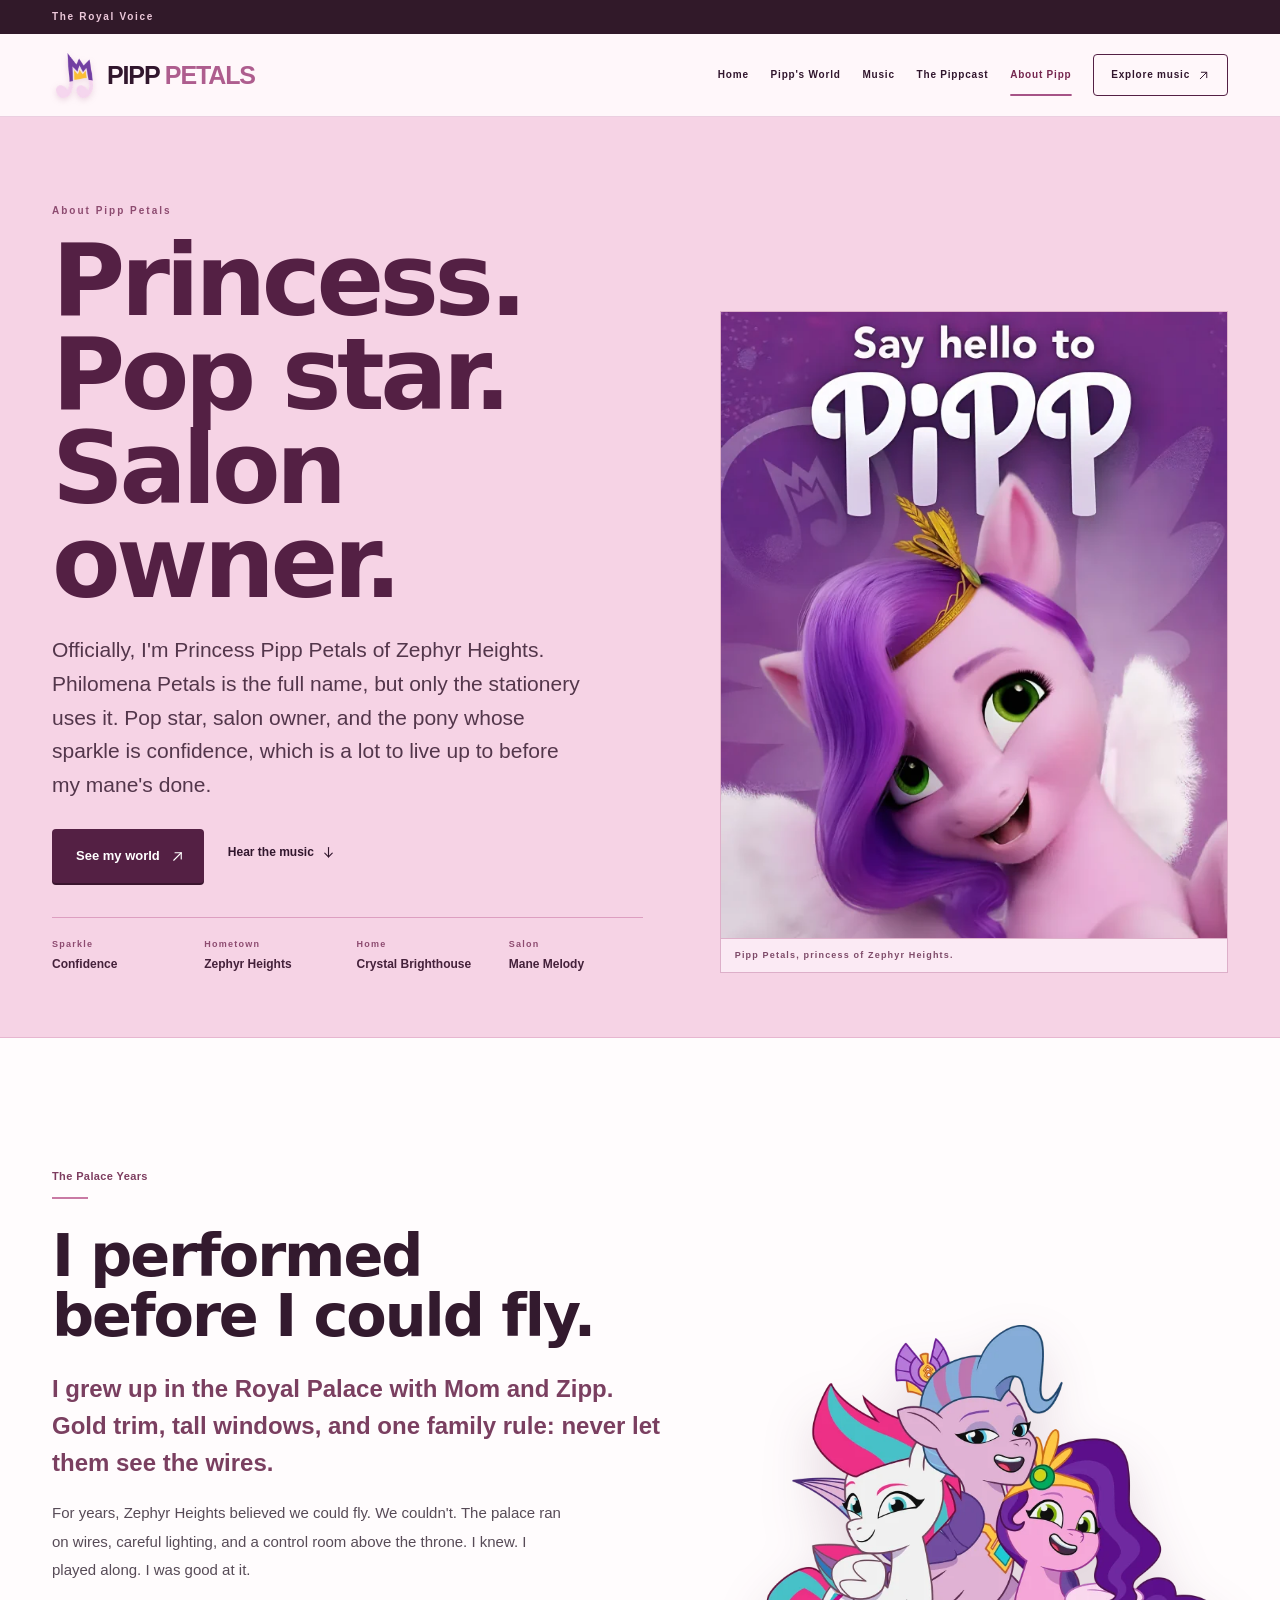
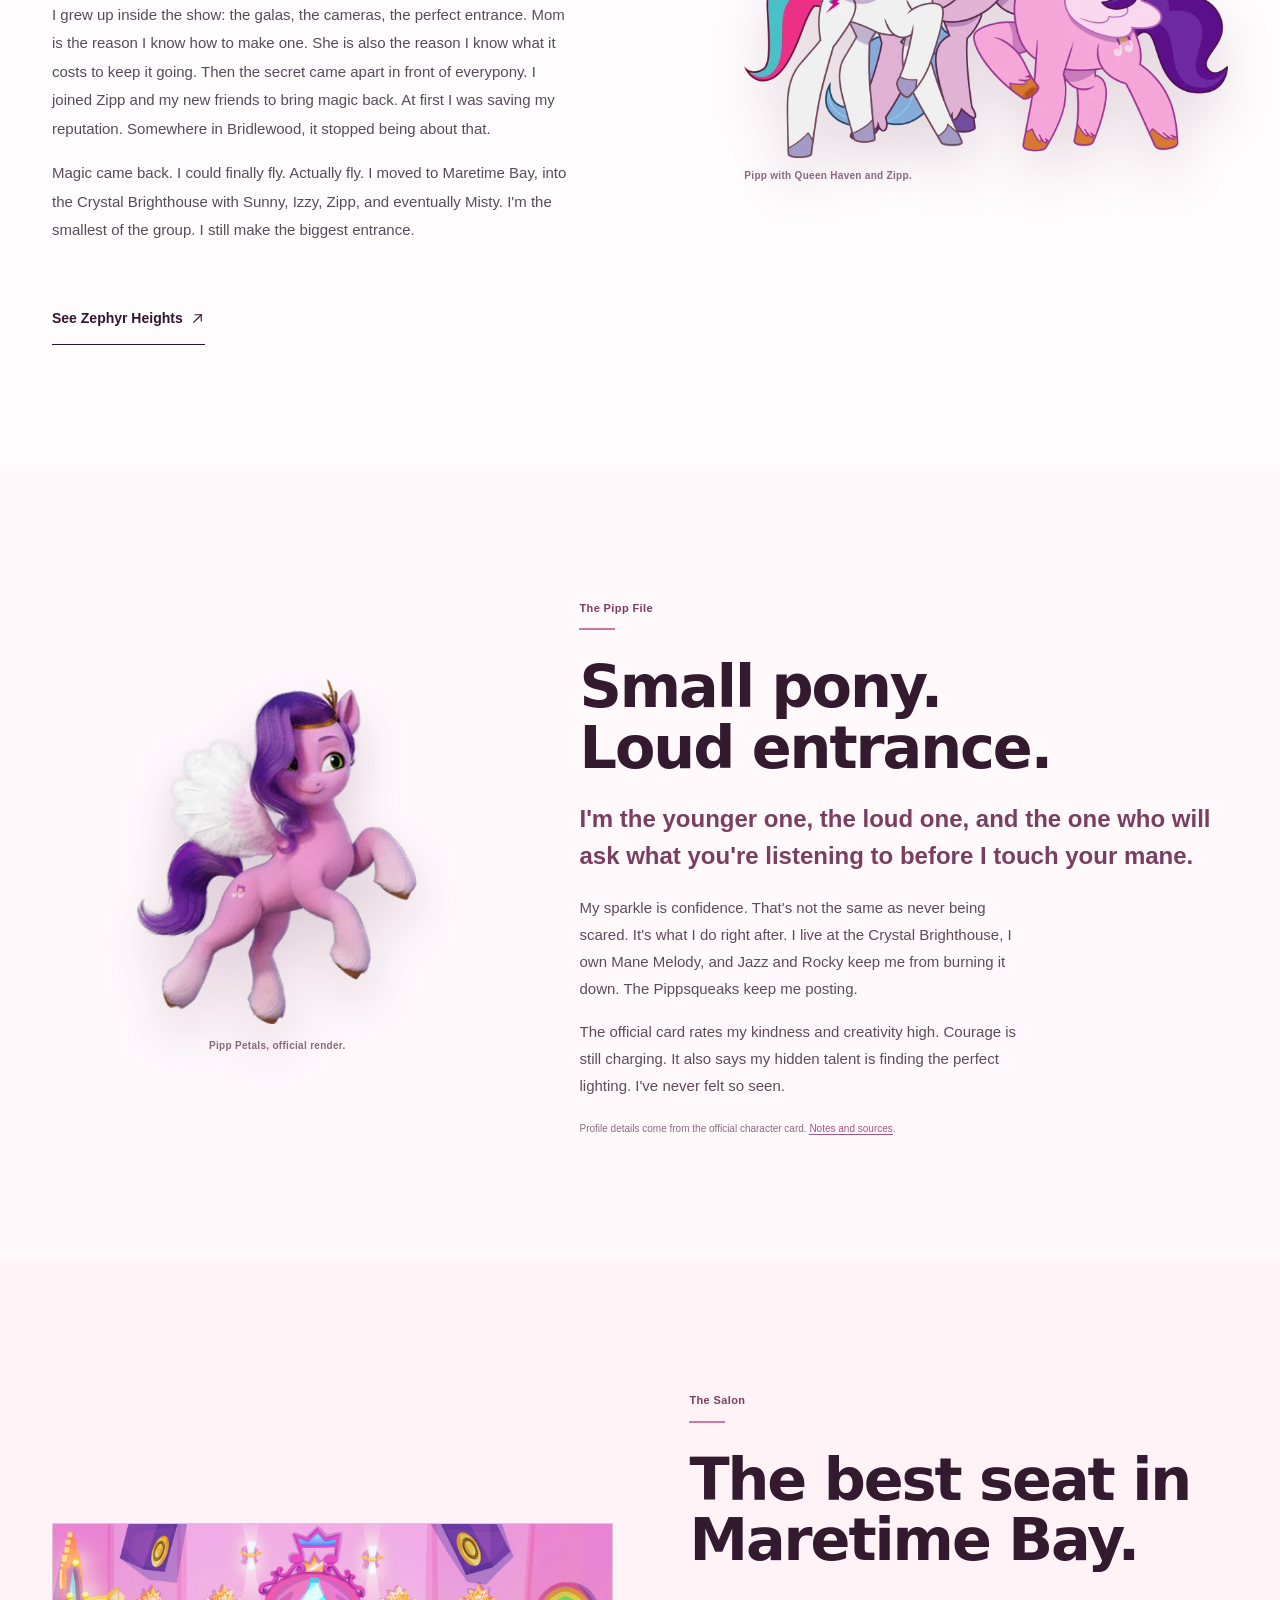
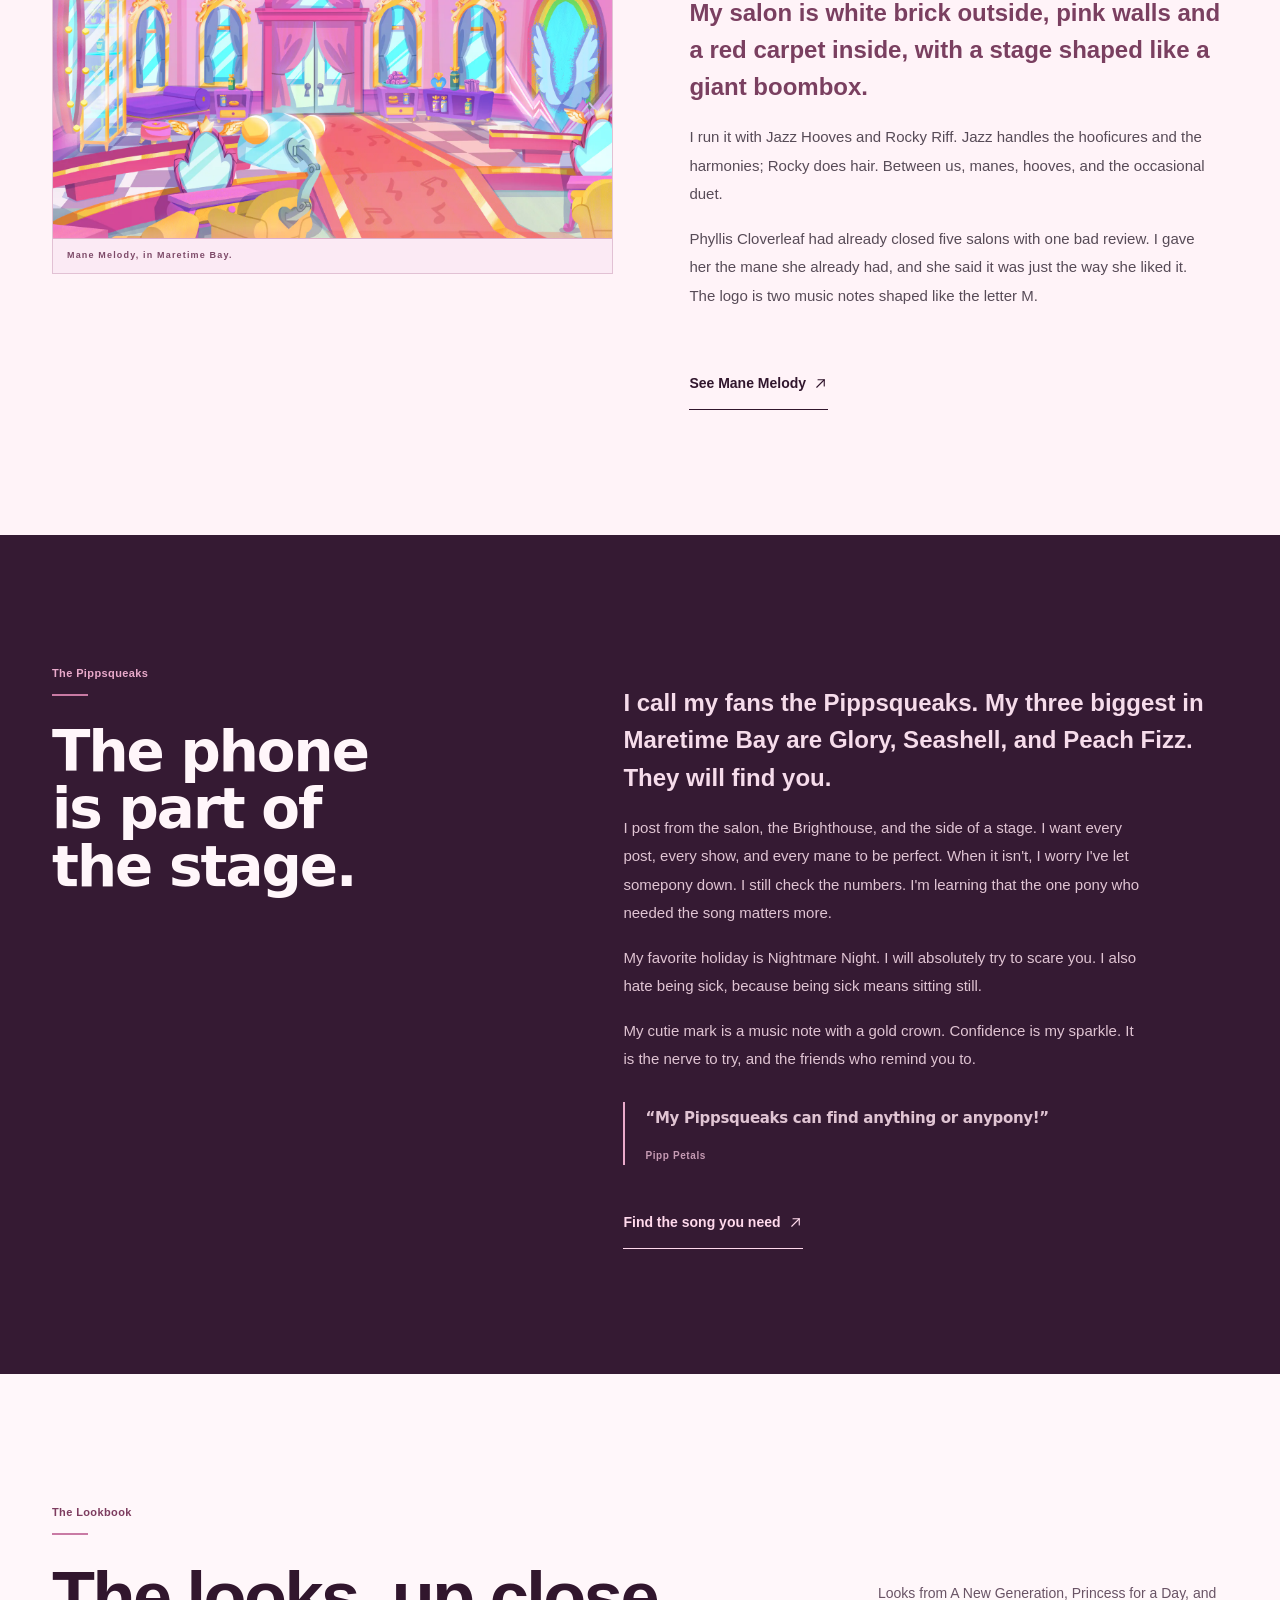
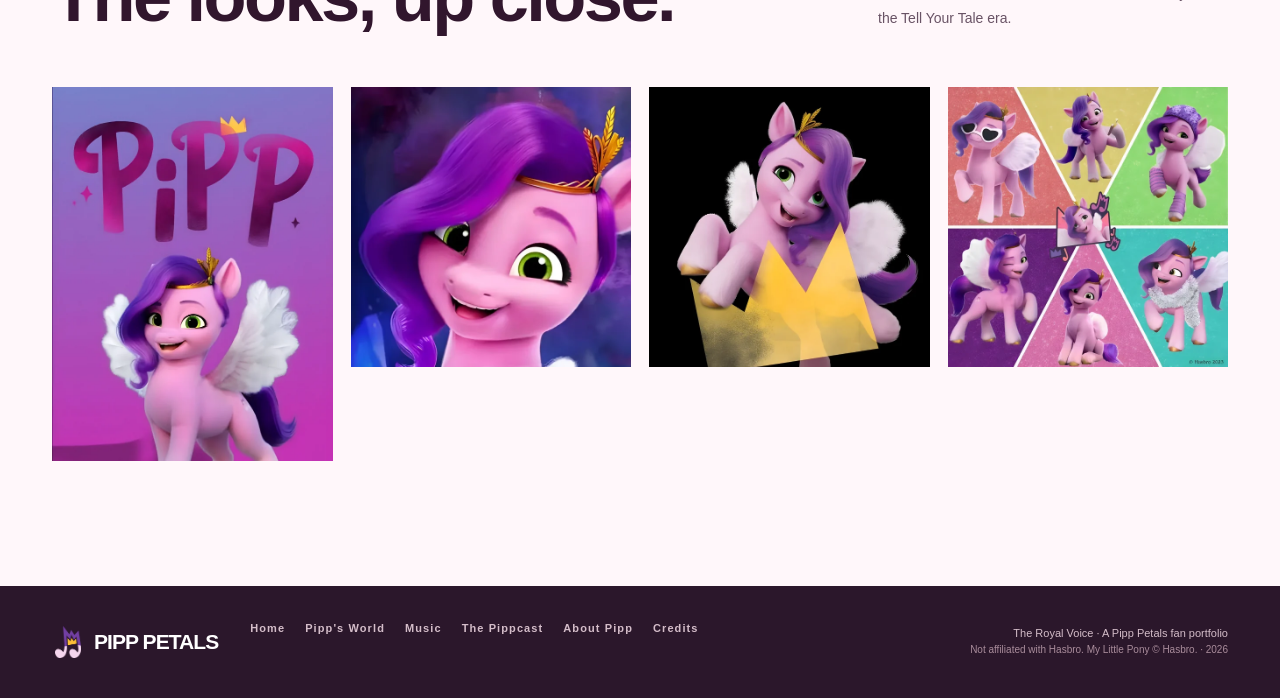
==== commit c4e6e183: "content: correct Pipp's name and canon details, apply anti-slop copy rules" ====
--- a/about/index.html
+++ b/about/index.html
@@ -14,7 +14,7 @@
       });
     </script><link rel="stylesheet" href="/_astro/about.cPPnkASS.css">
 <link rel="stylesheet" href="/_astro/about.7xdPKot3.css">
-<link rel="stylesheet" href="/_astro/about.Dh1f6H1p.css"></head> <body class="subpage about-page"> <a class="skip-link" href="#main">Skip to content</a> <div class="scroll-progress" aria-hidden="true"></div> <div class="topline" data-astro-cid-3ef6ksr2> <div class="shell" data-astro-cid-3ef6ksr2> <span data-astro-cid-3ef6ksr2>The Royal Voice</span> </div> </div> <header class="site-header" id="top" data-astro-cid-3ef6ksr2> <div class="shell nav-inner" data-astro-cid-3ef6ksr2> <a class="wordmark" href="/" aria-label="Pipp Petals, home" data-astro-cid-3ef6ksr2> <img class="brand-cutiemark" src="/assets/media/pipp-cutiemark.webp" alt="" width="45" height="55" decoding="async" data-astro-cid-3ef6ksr2> <span data-astro-cid-3ef6ksr2>PIPP <em data-astro-cid-3ef6ksr2>PETALS</em></span> </a> <nav class="main-nav" id="main-nav" aria-label="Main navigation" data-astro-cid-3ef6ksr2> <a href="/" data-nav="home" data-astro-cid-3ef6ksr2> Home </a><a href="/world/" data-nav="world" data-astro-cid-3ef6ksr2> Pipp&#39;s World </a><a href="/music/" data-nav="music" data-astro-cid-3ef6ksr2> Music </a><a href="/podcast/" data-nav="podcast" data-astro-cid-3ef6ksr2> The Pippcast </a><a href="/about/" data-nav="about" aria-current="page" data-astro-cid-3ef6ksr2> About Pipp </a> <a class="nav-cta" href="/music/" data-astro-cid-3ef6ksr2>Explore music <svg class width="13" height="13" viewBox="0 0 24 24" fill="none" aria-hidden="true" focusable="false"> <g stroke="currentColor" stroke-width="1.8" stroke-linecap="round" stroke-linejoin="round"> <path d="M6 18 18 6"></path> <path d="M8 6h10v10"></path> </g>             </svg></a> </nav> <button class="menu-toggle" type="button" aria-expanded="false" aria-controls="mobile-nav" aria-label="Open navigation" data-astro-cid-3ef6ksr2> <span data-astro-cid-3ef6ksr2></span><span data-astro-cid-3ef6ksr2></span> </button> </div> </header> <!-- Mobile drawer: a real overlay, so it can never widen the document. --> <div class="mobile-nav" id="mobile-nav" data-open="false" role="dialog" aria-modal="true" aria-label="Site navigation" inert data-astro-cid-3ef6ksr2> <div class="mobile-nav-inner" data-astro-cid-3ef6ksr2> <p class="mobile-nav-eyebrow" data-astro-cid-3ef6ksr2>Menu</p> <nav aria-label="Mobile navigation" data-astro-cid-3ef6ksr2> <ul data-astro-cid-3ef6ksr2> <li style="--i:0" data-astro-cid-3ef6ksr2> <a href="/" data-astro-cid-3ef6ksr2> <span class="mobile-nav-index" data-astro-cid-3ef6ksr2>01</span> Home </a> </li><li style="--i:1" data-astro-cid-3ef6ksr2> <a href="/world/" data-astro-cid-3ef6ksr2> <span class="mobile-nav-index" data-astro-cid-3ef6ksr2>02</span> Pipp&#39;s World </a> </li><li style="--i:2" data-astro-cid-3ef6ksr2> <a href="/music/" data-astro-cid-3ef6ksr2> <span class="mobile-nav-index" data-astro-cid-3ef6ksr2>03</span> Music </a> </li><li style="--i:3" data-astro-cid-3ef6ksr2> <a href="/podcast/" data-astro-cid-3ef6ksr2> <span class="mobile-nav-index" data-astro-cid-3ef6ksr2>04</span> The Pippcast </a> </li><li style="--i:4" data-astro-cid-3ef6ksr2> <a href="/about/" aria-current="page" data-astro-cid-3ef6ksr2> <span class="mobile-nav-index" data-astro-cid-3ef6ksr2>05</span> About Pipp </a> </li> </ul> </nav> <a class="mobile-nav-cta" href="/music/" data-astro-cid-3ef6ksr2>Explore music <svg class width="16" height="16" viewBox="0 0 24 24" fill="none" aria-hidden="true" focusable="false"> <g stroke="currentColor" stroke-width="1.8" stroke-linecap="round" stroke-linejoin="round"> <path d="M6 18 18 6"></path> <path d="M8 6h10v10"></path> </g>             </svg></a> </div> </div>  <main id="main">  <section class="about-hero" data-astro-cid-kh7btl4r> <div class="shell about-hero-grid" data-astro-cid-kh7btl4r> <div class="about-hero-copy" data-astro-cid-kh7btl4r> <p class="about-eyebrow" data-astro-cid-kh7btl4r>About Pipp Petals</p> <h1 class="text-display" data-astro-cid-kh7btl4r>Princess.<br data-astro-cid-kh7btl4r>Pop star.<br data-astro-cid-kh7btl4r>Salon owner.</h1> <p class="about-lead" data-astro-cid-kh7btl4r>Officially, I'm Princess Philomena Petals of Zephyr Heights. Everypony calls me Pipp. Pop star, salon owner, and the pony whose sparkle is confidence, which is a lot to live up to before my mane's done.</p> <div class="about-actions" data-astro-cid-kh7btl4r> <a class="pill-link" href="/world/" data-astro-cid-kh7btl4r>See my world <svg class width="15" height="15" viewBox="0 0 24 24" fill="none" aria-hidden="true" focusable="false"> <g stroke="currentColor" stroke-width="1.8" stroke-linecap="round" stroke-linejoin="round"> <path d="M6 18 18 6"></path> <path d="M8 6h10v10"></path> </g>             </svg></a> <a class="text-link" href="/music/" data-astro-cid-kh7btl4r>Hear the music <svg class width="15" height="15" viewBox="0 0 24 24" fill="none" aria-hidden="true" focusable="false">  <g stroke="currentColor" stroke-width="1.8" stroke-linecap="round" stroke-linejoin="round"> <path d="M12 4v15"></path> <path d="m6 13 6 6 6-6"></path> </g>            </svg></a> </div> <dl class="about-vitals" data-astro-cid-kh7btl4r> <div data-astro-cid-kh7btl4r><dt data-astro-cid-kh7btl4r>Sparkle</dt><dd data-astro-cid-kh7btl4r>Confidence</dd></div> <div data-astro-cid-kh7btl4r><dt data-astro-cid-kh7btl4r>Hometown</dt><dd data-astro-cid-kh7btl4r>Zephyr Heights</dd></div> <div data-astro-cid-kh7btl4r><dt data-astro-cid-kh7btl4r>Home</dt><dd data-astro-cid-kh7btl4r>Crystal Brighthouse</dd></div> <div data-astro-cid-kh7btl4r><dt data-astro-cid-kh7btl4r>Salon</dt><dd data-astro-cid-kh7btl4r>Mane Melody</dd></div> </dl> </div> <figure class="about-poster-new" data-astro-cid-kh7btl4r> <img src="/assets/media/pipp-cover-640.webp" alt="Pipp Petals with her violet mane against a purple backdrop" width="1400" height="1731" fetchpriority="high" decoding="async" srcset="/assets/media/pipp-cover-640.webp 640w, /assets/media/pipp-cover.webp 1400w" sizes="(max-width: 900px) 90vw, 42vw" data-astro-cid-kh7btl4r> <figcaption data-astro-cid-kh7btl4r>Pipp Petals, princess of Zephyr Heights.</figcaption> </figure> </div> </section> <section class="section about-story" data-astro-cid-kh7btl4r> <div class="shell story-grid" data-astro-cid-kh7btl4r> <div class="story-copy" data-astro-cid-kh7btl4r> <span class="section-label" data-astro-cid-kh7btl4r>The Palace Years</span> <h2 data-astro-cid-kh7btl4r>A princess who performed before she could fly.</h2> <p class="lead" data-astro-cid-kh7btl4r>I grew up in the Royal Palace with Mom and Zipp. Gold trim, tall windows, and one family rule: never let them see the wires.</p> <p data-astro-cid-kh7btl4r>For years, Zephyr Heights believed we could fly. We couldn't. The palace ran on wires, careful lighting, and a control room above the throne. I knew. I played along. I was good at it.</p> <p data-astro-cid-kh7btl4r>I grew up inside the show: the galas, the cameras, the perfect entrance. Mom is the reason I know how to make one. She is also the reason I know what it costs to keep it going. Then the wires snapped on live stream. I joined Zipp and my new friends to bring magic back. At first I was saving my reputation. Somewhere in Bridlewood, it stopped being about that.</p> <p data-astro-cid-kh7btl4r>Magic came back. I could finally fly. Actually fly. I moved to Maretime Bay, into the Crystal Brighthouse with Sunny, Izzy, Zipp, and eventually Misty. I'm the smallest of the group. I still make the biggest entrance.</p> <a class="editorial-link" href="/world/#zephyr-heights" data-astro-cid-kh7btl4r>See Zephyr Heights <svg class width="15" height="15" viewBox="0 0 24 24" fill="none" aria-hidden="true" focusable="false"> <g stroke="currentColor" stroke-width="1.8" stroke-linecap="round" stroke-linejoin="round"> <path d="M6 18 18 6"></path> <path d="M8 6h10v10"></path> </g>             </svg></a> </div> <figure class="story-figure" data-astro-cid-kh7btl4r> <img src="/assets/media/pipp-royal-family-700.webp" srcset="/assets/media/pipp-royal-family-700.webp 700w, /assets/media/pipp-royal-family.webp 1400w" sizes="(max-width: 900px) 90vw, 42vw" width="1400" height="1256" alt="Queen Haven with Zipp Storm and Pipp Petals, smiling together" loading="lazy" decoding="async" data-astro-cid-kh7btl4r> <figcaption data-astro-cid-kh7btl4r>Pipp with Queen Haven and Zipp.</figcaption> </figure> </div> </section> <section class="section about-file" id="pipp-file" data-astro-cid-kh7btl4r> <div class="shell file-grid" data-astro-cid-kh7btl4r> <figure class="file-art" data-astro-cid-kh7btl4r> <img src="/assets/media/pipp-render-cmm.webp" width="255" height="314" alt="Pipp Petals mid-leap with her wings open" loading="lazy" decoding="async" data-astro-cid-kh7btl4r> <figcaption data-astro-cid-kh7btl4r>Pipp Petals, official render.</figcaption> </figure> <div class="file-copy" data-astro-cid-kh7btl4r> <span class="section-label" data-astro-cid-kh7btl4r>The Pipp File</span> <h2 data-astro-cid-kh7btl4r>Small pony. Loud entrance.</h2> <p class="lead" data-astro-cid-kh7btl4r>I'm the younger one, the loud one, and the one who will ask what you're listening to before she touches your mane.</p> <p data-astro-cid-kh7btl4r>My sparkle is confidence. That's not the same as never being scared. It's what I do right after. I live at the Crystal Brighthouse, I own Mane Melody, and Jazz and Rocky keep me from burning it down. The Pippsqueaks keep me posting.</p> <p data-astro-cid-kh7btl4r>The official card says kindness high, creativity high, courage still charging. It also says my hidden talent is finding the perfect lighting. I've never felt so seen.</p> <p class="file-source" data-astro-cid-kh7btl4r>Profile details come from the official character card. <a href="/credits/#canon" data-astro-cid-kh7btl4r>Notes and sources</a>.</p> </div> </div> </section> <section class="section about-salon" id="mane-melody" data-astro-cid-kh7btl4r> <div class="shell salon-grid" data-astro-cid-kh7btl4r> <figure class="salon-photo-new" data-astro-cid-kh7btl4r> <img src="/assets/media/pipp-salon-640.webp" alt="The inside of Mane Melody: pink walls, gold mirrors, styling chairs and a red carpet" width="1600" height="900" loading="lazy" decoding="async" srcset="/assets/media/pipp-salon-640.webp 640w, /assets/media/pipp-salon.webp 1600w" sizes="(max-width: 900px) 90vw, 52vw" data-astro-cid-kh7btl4r> <figcaption data-astro-cid-kh7btl4r>Mane Melody, in Maretime Bay.</figcaption> </figure> <div class="salon-copy" data-astro-cid-kh7btl4r> <span class="section-label" data-astro-cid-kh7btl4r>The Salon</span> <h2 data-astro-cid-kh7btl4r>The best seat in Maretime Bay.</h2> <p class="lead" data-astro-cid-kh7btl4r>My salon is white brick outside, pink walls and a red carpet inside, with a stage shaped like a giant boombox.</p> <p data-astro-cid-kh7btl4r>I run it with Jazz Hooves and Rocky Riff. Jazz handles the hooficures and the harmonies; Rocky does hair. Between us, manes, hooves, and the occasional duet.</p> <p data-astro-cid-kh7btl4r>Phyllis Cloverleaf had already closed five salons with one bad review. I gave her the mane she already had, and earned five stars instead. The logo is two music notes shaped like the letter M.</p> <a class="editorial-link" href="/world/#mane-melody" data-astro-cid-kh7btl4r>See Mane Melody <svg class width="15" height="15" viewBox="0 0 24 24" fill="none" aria-hidden="true" focusable="false"> <g stroke="currentColor" stroke-width="1.8" stroke-linecap="round" stroke-linejoin="round"> <path d="M6 18 18 6"></path> <path d="M8 6h10v10"></path> </g>             </svg></a> </div> </div> </section> <section class="section about-note" data-astro-cid-kh7btl4r> <div class="shell note-grid" data-astro-cid-kh7btl4r> <div data-astro-cid-kh7btl4r> <span class="section-label" data-astro-cid-kh7btl4r>The Pippsqueaks</span> <h2 data-astro-cid-kh7btl4r>The phone is part of the stage.</h2> </div> <div class="note-copy" data-astro-cid-kh7btl4r> <p class="lead" data-astro-cid-kh7btl4r>I call my fans the Pippsqueaks. In Maretime Bay that's three fillies: Glory, Seashell, and Peach Fizz. And they will find you.</p> <p data-astro-cid-kh7btl4r>I post from the salon, the Brighthouse, and the side of a stage. I want every post, every show, and every mane to be perfect. When it isn't, I worry I've let somepony down. I still check the numbers. I'm learning that the one pony who needed the song matters more.</p> <p data-astro-cid-kh7btl4r>My favorite holiday is Nightmare Night. I will absolutely try to scare you. We weren't allowed spooky things in Zephyr Heights, so I'm making up for lost time. I also hate being sick, because being sick means sitting still.</p> <p data-astro-cid-kh7btl4r>My cutie mark is a music note with a gold crown. Confidence is my sparkle. Not a magic spell, but the nerve to try, and the friends who remind you to.</p> <blockquote class="pull-quote" data-astro-cid-kh7btl4r> <p data-astro-cid-kh7btl4r>“My Pippsqueaks can find anything or anypony!”</p> <footer data-astro-cid-kh7btl4r>Pipp Petals</footer> </blockquote> <a class="editorial-link" href="/music/" data-astro-cid-kh7btl4r>Find the song you need <svg class width="15" height="15" viewBox="0 0 24 24" fill="none" aria-hidden="true" focusable="false"> <g stroke="currentColor" stroke-width="1.8" stroke-linecap="round" stroke-linejoin="round"> <path d="M6 18 18 6"></path> <path d="M8 6h10v10"></path> </g>             </svg></a> </div> </div> </section> <section class="section about-lookbook" id="lookbook" data-astro-cid-kh7btl4r> <div class="shell" data-astro-cid-kh7btl4r> <div class="section-intro" data-astro-cid-kh7btl4r> <div data-astro-cid-kh7btl4r> <span class="section-label" data-astro-cid-kh7btl4r>The Lookbook</span> <h2 data-astro-cid-kh7btl4r>The looks, up close.</h2> </div> <p data-astro-cid-kh7btl4r>Looks from A New Generation, Princess for a Day, and the Tell Your Tale era.</p> </div> <div class="lookbook-grid" data-gallery data-astro-cid-kh7btl4r> <figure data-astro-cid-kh7btl4r><a href="/assets/media/pipp-poster-clean.webp" data-pswp-width="1400" data-pswp-height="2212" aria-label="Open the Pipp poster" data-astro-cid-kh7btl4r><img height="2212" width="1400" src="/assets/media/pipp-poster-clean-640.webp" srcset="/assets/media/pipp-poster-clean-640.webp 640w, /assets/media/pipp-poster-clean.webp 1400w" sizes="(max-width: 680px) 46vw, 24vw" alt="Pipp Petals under the Pipp wordmark" loading="lazy" decoding="async" data-astro-cid-kh7btl4r></a></figure> <figure data-astro-cid-kh7btl4r><a href="/assets/media/pipp-princess-clean.webp" data-pswp-width="800" data-pswp-height="1400" aria-label="Open Pipp from Princess for a Day" data-astro-cid-kh7btl4r><img height="1400" width="800" src="/assets/media/pipp-princess-clean-640.webp" srcset="/assets/media/pipp-princess-clean-640.webp 640w, /assets/media/pipp-princess-clean.webp 800w" sizes="(max-width: 680px) 46vw, 24vw" alt="Pipp Petals in the Princess for a Day poster" loading="lazy" decoding="async" data-astro-cid-kh7btl4r></a></figure> <figure data-astro-cid-kh7btl4r><a href="/assets/media/pipp-intro.webp" data-pswp-width="1400" data-pswp-height="1508" aria-label="Open Pipp at the Mane Melody crown" data-astro-cid-kh7btl4r><img height="1508" width="1400" src="/assets/media/pipp-intro-640.webp" srcset="/assets/media/pipp-intro-640.webp 640w, /assets/media/pipp-intro.webp 1400w" sizes="(max-width: 680px) 46vw, 24vw" alt="Pipp leaning against the golden Mane Melody crown mark" loading="lazy" decoding="async" data-astro-cid-kh7btl4r></a></figure> <figure data-astro-cid-kh7btl4r><a href="/assets/media/pipp-looks.webp" data-pswp-width="1400" data-pswp-height="1400" aria-label="Open Pipp style collage" data-astro-cid-kh7btl4r><img height="1400" width="1400" src="/assets/media/pipp-looks-640.webp" srcset="/assets/media/pipp-looks-640.webp 640w, /assets/media/pipp-looks.webp 1400w" sizes="(max-width: 680px) 46vw, 24vw" alt="Pipp style collage" loading="lazy" decoding="async" data-astro-cid-kh7btl4r></a></figure> </div> </div> </section> <script type="module" src="/_astro/about.astro_astro_type_script_index_0_lang.CX50MiI-.js"></script>  </main> <footer class="footer" data-astro-cid-sz7xmlte> <div class="shell footer-inner" data-astro-cid-sz7xmlte> <a href="/" class="footer-brand" aria-label="Pipp Petals, home" data-astro-cid-sz7xmlte> <img src="/assets/media/pipp-cutiemark.webp" alt="" width="32" height="39" loading="lazy" decoding="async" data-astro-cid-sz7xmlte>
+<link rel="stylesheet" href="/_astro/about.Dh1f6H1p.css"></head> <body class="subpage about-page"> <a class="skip-link" href="#main">Skip to content</a> <div class="scroll-progress" aria-hidden="true"></div> <div class="topline" data-astro-cid-3ef6ksr2> <div class="shell" data-astro-cid-3ef6ksr2> <span data-astro-cid-3ef6ksr2>The Royal Voice</span> </div> </div> <header class="site-header" id="top" data-astro-cid-3ef6ksr2> <div class="shell nav-inner" data-astro-cid-3ef6ksr2> <a class="wordmark" href="/" aria-label="Pipp Petals, home" data-astro-cid-3ef6ksr2> <img class="brand-cutiemark" src="/assets/media/pipp-cutiemark.webp" alt="" width="45" height="55" decoding="async" data-astro-cid-3ef6ksr2> <span data-astro-cid-3ef6ksr2>PIPP <em data-astro-cid-3ef6ksr2>PETALS</em></span> </a> <nav class="main-nav" id="main-nav" aria-label="Main navigation" data-astro-cid-3ef6ksr2> <a href="/" data-nav="home" data-astro-cid-3ef6ksr2> Home </a><a href="/world/" data-nav="world" data-astro-cid-3ef6ksr2> Pipp&#39;s World </a><a href="/music/" data-nav="music" data-astro-cid-3ef6ksr2> Music </a><a href="/podcast/" data-nav="podcast" data-astro-cid-3ef6ksr2> The Pippcast </a><a href="/about/" data-nav="about" aria-current="page" data-astro-cid-3ef6ksr2> About Pipp </a> <a class="nav-cta" href="/music/" data-astro-cid-3ef6ksr2>Explore music <svg class width="13" height="13" viewBox="0 0 24 24" fill="none" aria-hidden="true" focusable="false"> <g stroke="currentColor" stroke-width="1.8" stroke-linecap="round" stroke-linejoin="round"> <path d="M6 18 18 6"></path> <path d="M8 6h10v10"></path> </g>             </svg></a> </nav> <button class="menu-toggle" type="button" aria-expanded="false" aria-controls="mobile-nav" aria-label="Open navigation" data-astro-cid-3ef6ksr2> <span data-astro-cid-3ef6ksr2></span><span data-astro-cid-3ef6ksr2></span> </button> </div> </header> <!-- Mobile drawer: a real overlay, so it can never widen the document. --> <div class="mobile-nav" id="mobile-nav" data-open="false" role="dialog" aria-modal="true" aria-label="Site navigation" inert data-astro-cid-3ef6ksr2> <div class="mobile-nav-inner" data-astro-cid-3ef6ksr2> <p class="mobile-nav-eyebrow" data-astro-cid-3ef6ksr2>Menu</p> <nav aria-label="Mobile navigation" data-astro-cid-3ef6ksr2> <ul data-astro-cid-3ef6ksr2> <li style="--i:0" data-astro-cid-3ef6ksr2> <a href="/" data-astro-cid-3ef6ksr2> <span class="mobile-nav-index" data-astro-cid-3ef6ksr2>01</span> Home </a> </li><li style="--i:1" data-astro-cid-3ef6ksr2> <a href="/world/" data-astro-cid-3ef6ksr2> <span class="mobile-nav-index" data-astro-cid-3ef6ksr2>02</span> Pipp&#39;s World </a> </li><li style="--i:2" data-astro-cid-3ef6ksr2> <a href="/music/" data-astro-cid-3ef6ksr2> <span class="mobile-nav-index" data-astro-cid-3ef6ksr2>03</span> Music </a> </li><li style="--i:3" data-astro-cid-3ef6ksr2> <a href="/podcast/" data-astro-cid-3ef6ksr2> <span class="mobile-nav-index" data-astro-cid-3ef6ksr2>04</span> The Pippcast </a> </li><li style="--i:4" data-astro-cid-3ef6ksr2> <a href="/about/" aria-current="page" data-astro-cid-3ef6ksr2> <span class="mobile-nav-index" data-astro-cid-3ef6ksr2>05</span> About Pipp </a> </li> </ul> </nav> <a class="mobile-nav-cta" href="/music/" data-astro-cid-3ef6ksr2>Explore music <svg class width="16" height="16" viewBox="0 0 24 24" fill="none" aria-hidden="true" focusable="false"> <g stroke="currentColor" stroke-width="1.8" stroke-linecap="round" stroke-linejoin="round"> <path d="M6 18 18 6"></path> <path d="M8 6h10v10"></path> </g>             </svg></a> </div> </div>  <main id="main">  <section class="about-hero" data-astro-cid-kh7btl4r> <div class="shell about-hero-grid" data-astro-cid-kh7btl4r> <div class="about-hero-copy" data-astro-cid-kh7btl4r> <p class="about-eyebrow" data-astro-cid-kh7btl4r>About Pipp Petals</p> <h1 class="text-display" data-astro-cid-kh7btl4r>Princess.<br data-astro-cid-kh7btl4r>Pop star.<br data-astro-cid-kh7btl4r>Salon owner.</h1> <p class="about-lead" data-astro-cid-kh7btl4r>Officially, I'm Princess Pipp Petals of Zephyr Heights. Philomena Petals is the full name, but only the stationery uses it. Pop star, salon owner, and the pony whose sparkle is confidence, which is a lot to live up to before my mane's done.</p> <div class="about-actions" data-astro-cid-kh7btl4r> <a class="pill-link" href="/world/" data-astro-cid-kh7btl4r>See my world <svg class width="15" height="15" viewBox="0 0 24 24" fill="none" aria-hidden="true" focusable="false"> <g stroke="currentColor" stroke-width="1.8" stroke-linecap="round" stroke-linejoin="round"> <path d="M6 18 18 6"></path> <path d="M8 6h10v10"></path> </g>             </svg></a> <a class="text-link" href="/music/" data-astro-cid-kh7btl4r>Hear the music <svg class width="15" height="15" viewBox="0 0 24 24" fill="none" aria-hidden="true" focusable="false">  <g stroke="currentColor" stroke-width="1.8" stroke-linecap="round" stroke-linejoin="round"> <path d="M12 4v15"></path> <path d="m6 13 6 6 6-6"></path> </g>            </svg></a> </div> <dl class="about-vitals" data-astro-cid-kh7btl4r> <div data-astro-cid-kh7btl4r><dt data-astro-cid-kh7btl4r>Sparkle</dt><dd data-astro-cid-kh7btl4r>Confidence</dd></div> <div data-astro-cid-kh7btl4r><dt data-astro-cid-kh7btl4r>Hometown</dt><dd data-astro-cid-kh7btl4r>Zephyr Heights</dd></div> <div data-astro-cid-kh7btl4r><dt data-astro-cid-kh7btl4r>Home</dt><dd data-astro-cid-kh7btl4r>Crystal Brighthouse</dd></div> <div data-astro-cid-kh7btl4r><dt data-astro-cid-kh7btl4r>Salon</dt><dd data-astro-cid-kh7btl4r>Mane Melody</dd></div> </dl> </div> <figure class="about-poster-new" data-astro-cid-kh7btl4r> <img src="/assets/media/pipp-cover-640.webp" alt="Pipp Petals with her violet mane against a purple backdrop" width="1400" height="1731" fetchpriority="high" decoding="async" srcset="/assets/media/pipp-cover-640.webp 640w, /assets/media/pipp-cover.webp 1400w" sizes="(max-width: 900px) 90vw, 42vw" data-astro-cid-kh7btl4r> <figcaption data-astro-cid-kh7btl4r>Pipp Petals, princess of Zephyr Heights.</figcaption> </figure> </div> </section> <section class="section about-story" data-astro-cid-kh7btl4r> <div class="shell story-grid" data-astro-cid-kh7btl4r> <div class="story-copy" data-astro-cid-kh7btl4r> <span class="section-label" data-astro-cid-kh7btl4r>The Palace Years</span> <h2 data-astro-cid-kh7btl4r>I performed before I could fly.</h2> <p class="lead" data-astro-cid-kh7btl4r>I grew up in the Royal Palace with Mom and Zipp. Gold trim, tall windows, and one family rule: never let them see the wires.</p> <p data-astro-cid-kh7btl4r>For years, Zephyr Heights believed we could fly. We couldn't. The palace ran on wires, careful lighting, and a control room above the throne. I knew. I played along. I was good at it.</p> <p data-astro-cid-kh7btl4r>I grew up inside the show: the galas, the cameras, the perfect entrance. Mom is the reason I know how to make one. She is also the reason I know what it costs to keep it going. Then the secret came apart in front of everypony. I joined Zipp and my new friends to bring magic back. At first I was saving my reputation. Somewhere in Bridlewood, it stopped being about that.</p> <p data-astro-cid-kh7btl4r>Magic came back. I could finally fly. Actually fly. I moved to Maretime Bay, into the Crystal Brighthouse with Sunny, Izzy, Zipp, and eventually Misty. I'm the smallest of the group. I still make the biggest entrance.</p> <a class="editorial-link" href="/world/#zephyr-heights" data-astro-cid-kh7btl4r>See Zephyr Heights <svg class width="15" height="15" viewBox="0 0 24 24" fill="none" aria-hidden="true" focusable="false"> <g stroke="currentColor" stroke-width="1.8" stroke-linecap="round" stroke-linejoin="round"> <path d="M6 18 18 6"></path> <path d="M8 6h10v10"></path> </g>             </svg></a> </div> <figure class="story-figure" data-astro-cid-kh7btl4r> <img src="/assets/media/pipp-royal-family-700.webp" srcset="/assets/media/pipp-royal-family-700.webp 700w, /assets/media/pipp-royal-family.webp 1400w" sizes="(max-width: 900px) 90vw, 42vw" width="1400" height="1256" alt="Queen Haven with Zipp Storm and Pipp Petals, smiling together" loading="lazy" decoding="async" data-astro-cid-kh7btl4r> <figcaption data-astro-cid-kh7btl4r>Pipp with Queen Haven and Zipp.</figcaption> </figure> </div> </section> <section class="section about-file" id="pipp-file" data-astro-cid-kh7btl4r> <div class="shell file-grid" data-astro-cid-kh7btl4r> <figure class="file-art" data-astro-cid-kh7btl4r> <img src="/assets/media/pipp-render-cmm.webp" width="255" height="314" alt="Pipp Petals mid-leap with her wings open" loading="lazy" decoding="async" data-astro-cid-kh7btl4r> <figcaption data-astro-cid-kh7btl4r>Pipp Petals, official render.</figcaption> </figure> <div class="file-copy" data-astro-cid-kh7btl4r> <span class="section-label" data-astro-cid-kh7btl4r>The Pipp File</span> <h2 data-astro-cid-kh7btl4r>Small pony. Loud entrance.</h2> <p class="lead" data-astro-cid-kh7btl4r>I'm the younger one, the loud one, and the one who will ask what you're listening to before I touch your mane.</p> <p data-astro-cid-kh7btl4r>My sparkle is confidence. That's not the same as never being scared. It's what I do right after. I live at the Crystal Brighthouse, I own Mane Melody, and Jazz and Rocky keep me from burning it down. The Pippsqueaks keep me posting.</p> <p data-astro-cid-kh7btl4r>The official card rates my kindness and creativity high. Courage is still charging. It also says my hidden talent is finding the perfect lighting. I've never felt so seen.</p> <p class="file-source" data-astro-cid-kh7btl4r>Profile details come from the official character card. <a href="/credits/#canon" data-astro-cid-kh7btl4r>Notes and sources</a>.</p> </div> </div> </section> <section class="section about-salon" id="mane-melody" data-astro-cid-kh7btl4r> <div class="shell salon-grid" data-astro-cid-kh7btl4r> <figure class="salon-photo-new" data-astro-cid-kh7btl4r> <img src="/assets/media/pipp-salon-640.webp" alt="The inside of Mane Melody: pink walls, gold mirrors, styling chairs and a red carpet" width="1600" height="900" loading="lazy" decoding="async" srcset="/assets/media/pipp-salon-640.webp 640w, /assets/media/pipp-salon.webp 1600w" sizes="(max-width: 900px) 90vw, 52vw" data-astro-cid-kh7btl4r> <figcaption data-astro-cid-kh7btl4r>Mane Melody, in Maretime Bay.</figcaption> </figure> <div class="salon-copy" data-astro-cid-kh7btl4r> <span class="section-label" data-astro-cid-kh7btl4r>The Salon</span> <h2 data-astro-cid-kh7btl4r>The best seat in Maretime Bay.</h2> <p class="lead" data-astro-cid-kh7btl4r>My salon is white brick outside, pink walls and a red carpet inside, with a stage shaped like a giant boombox.</p> <p data-astro-cid-kh7btl4r>I run it with Jazz Hooves and Rocky Riff. Jazz handles the hooficures and the harmonies; Rocky does hair. Between us, manes, hooves, and the occasional duet.</p> <p data-astro-cid-kh7btl4r>Phyllis Cloverleaf had already closed five salons with one bad review. I gave her the mane she already had, and she said it was just the way she liked it. The logo is two music notes shaped like the letter M.</p> <a class="editorial-link" href="/world/#mane-melody" data-astro-cid-kh7btl4r>See Mane Melody <svg class width="15" height="15" viewBox="0 0 24 24" fill="none" aria-hidden="true" focusable="false"> <g stroke="currentColor" stroke-width="1.8" stroke-linecap="round" stroke-linejoin="round"> <path d="M6 18 18 6"></path> <path d="M8 6h10v10"></path> </g>             </svg></a> </div> </div> </section> <section class="section about-note" data-astro-cid-kh7btl4r> <div class="shell note-grid" data-astro-cid-kh7btl4r> <div data-astro-cid-kh7btl4r> <span class="section-label" data-astro-cid-kh7btl4r>The Pippsqueaks</span> <h2 data-astro-cid-kh7btl4r>The phone is part of the stage.</h2> </div> <div class="note-copy" data-astro-cid-kh7btl4r> <p class="lead" data-astro-cid-kh7btl4r>I call my fans the Pippsqueaks. My three biggest in Maretime Bay are Glory, Seashell, and Peach Fizz. They will find you.</p> <p data-astro-cid-kh7btl4r>I post from the salon, the Brighthouse, and the side of a stage. I want every post, every show, and every mane to be perfect. When it isn't, I worry I've let somepony down. I still check the numbers. I'm learning that the one pony who needed the song matters more.</p> <p data-astro-cid-kh7btl4r>My favorite holiday is Nightmare Night. I will absolutely try to scare you. I also hate being sick, because being sick means sitting still.</p> <p data-astro-cid-kh7btl4r>My cutie mark is a music note with a gold crown. Confidence is my sparkle. It is the nerve to try, and the friends who remind you to.</p> <blockquote class="pull-quote" data-astro-cid-kh7btl4r> <p data-astro-cid-kh7btl4r>“My Pippsqueaks can find anything or anypony!”</p> <footer data-astro-cid-kh7btl4r>Pipp Petals</footer> </blockquote> <a class="editorial-link" href="/music/" data-astro-cid-kh7btl4r>Find the song you need <svg class width="15" height="15" viewBox="0 0 24 24" fill="none" aria-hidden="true" focusable="false"> <g stroke="currentColor" stroke-width="1.8" stroke-linecap="round" stroke-linejoin="round"> <path d="M6 18 18 6"></path> <path d="M8 6h10v10"></path> </g>             </svg></a> </div> </div> </section> <section class="section about-lookbook" id="lookbook" data-astro-cid-kh7btl4r> <div class="shell" data-astro-cid-kh7btl4r> <div class="section-intro" data-astro-cid-kh7btl4r> <div data-astro-cid-kh7btl4r> <span class="section-label" data-astro-cid-kh7btl4r>The Lookbook</span> <h2 data-astro-cid-kh7btl4r>The looks, up close.</h2> </div> <p data-astro-cid-kh7btl4r>Looks from A New Generation, Princess for a Day, and the Tell Your Tale era.</p> </div> <div class="lookbook-grid" data-gallery data-astro-cid-kh7btl4r> <figure data-astro-cid-kh7btl4r><a href="/assets/media/pipp-poster-clean.webp" data-pswp-width="1400" data-pswp-height="2212" aria-label="Open the Pipp poster" data-astro-cid-kh7btl4r><img height="2212" width="1400" src="/assets/media/pipp-poster-clean-640.webp" srcset="/assets/media/pipp-poster-clean-640.webp 640w, /assets/media/pipp-poster-clean.webp 1400w" sizes="(max-width: 680px) 46vw, 24vw" alt="Pipp Petals under the Pipp wordmark" loading="lazy" decoding="async" data-astro-cid-kh7btl4r></a></figure> <figure data-astro-cid-kh7btl4r><a href="/assets/media/pipp-princess-clean.webp" data-pswp-width="800" data-pswp-height="1400" aria-label="Open Pipp from Princess for a Day" data-astro-cid-kh7btl4r><img height="1400" width="800" src="/assets/media/pipp-princess-clean-640.webp" srcset="/assets/media/pipp-princess-clean-640.webp 640w, /assets/media/pipp-princess-clean.webp 800w" sizes="(max-width: 680px) 46vw, 24vw" alt="Pipp Petals in the Princess for a Day poster" loading="lazy" decoding="async" data-astro-cid-kh7btl4r></a></figure> <figure data-astro-cid-kh7btl4r><a href="/assets/media/pipp-intro.webp" data-pswp-width="1400" data-pswp-height="1508" aria-label="Open Pipp at the Mane Melody crown" data-astro-cid-kh7btl4r><img height="1508" width="1400" src="/assets/media/pipp-intro-640.webp" srcset="/assets/media/pipp-intro-640.webp 640w, /assets/media/pipp-intro.webp 1400w" sizes="(max-width: 680px) 46vw, 24vw" alt="Pipp leaning against the golden Mane Melody crown mark" loading="lazy" decoding="async" data-astro-cid-kh7btl4r></a></figure> <figure data-astro-cid-kh7btl4r><a href="/assets/media/pipp-looks.webp" data-pswp-width="1400" data-pswp-height="1400" aria-label="Open Pipp style collage" data-astro-cid-kh7btl4r><img height="1400" width="1400" src="/assets/media/pipp-looks-640.webp" srcset="/assets/media/pipp-looks-640.webp 640w, /assets/media/pipp-looks.webp 1400w" sizes="(max-width: 680px) 46vw, 24vw" alt="Pipp style collage" loading="lazy" decoding="async" data-astro-cid-kh7btl4r></a></figure> </div> </div> </section> <script type="module" src="/_astro/about.astro_astro_type_script_index_0_lang.CX50MiI-.js"></script>  </main> <footer class="footer" data-astro-cid-sz7xmlte> <div class="shell footer-inner" data-astro-cid-sz7xmlte> <a href="/" class="footer-brand" aria-label="Pipp Petals, home" data-astro-cid-sz7xmlte> <img src="/assets/media/pipp-cutiemark.webp" alt="" width="32" height="39" loading="lazy" decoding="async" data-astro-cid-sz7xmlte>
 PIPP PETALS
 </a> <nav class="footer-nav" aria-label="Footer" data-astro-cid-sz7xmlte> <a href="/" data-astro-cid-sz7xmlte>Home</a> <a href="/world/" data-astro-cid-sz7xmlte>Pipp's World</a> <a href="/music/" data-astro-cid-sz7xmlte>Music</a> <a href="/podcast/" data-astro-cid-sz7xmlte>The Pippcast</a> <a href="/about/" data-astro-cid-sz7xmlte>About Pipp</a> <a href="/credits/" data-astro-cid-sz7xmlte>Credits</a> </nav> <div class="footer-meta" data-astro-cid-sz7xmlte> <p data-astro-cid-sz7xmlte>The Royal Voice · A Pipp Petals fan portfolio</p> <p class="footer-note" data-astro-cid-sz7xmlte>
 Not affiliated with Hasbro. My Little Pony © Hasbro. <span data-astro-cid-sz7xmlte>·</span> 2026 </p> </div> </div> </footer>  <button class="back-top" type="button" aria-label="Back to top"><svg class width="20" height="20" viewBox="0 0 24 24" fill="none" aria-hidden="true" focusable="false">   <g stroke="currentColor" stroke-width="1.8" stroke-linecap="round" stroke-linejoin="round"> <path d="M12 20V5"></path> <path d="m6 11 6-6 6 6"></path> </g>           </svg></button> <script type="module" src="/_astro/Base.astro_astro_type_script_index_0_lang.BdyfLt_r.js"></script> </body> </html> 
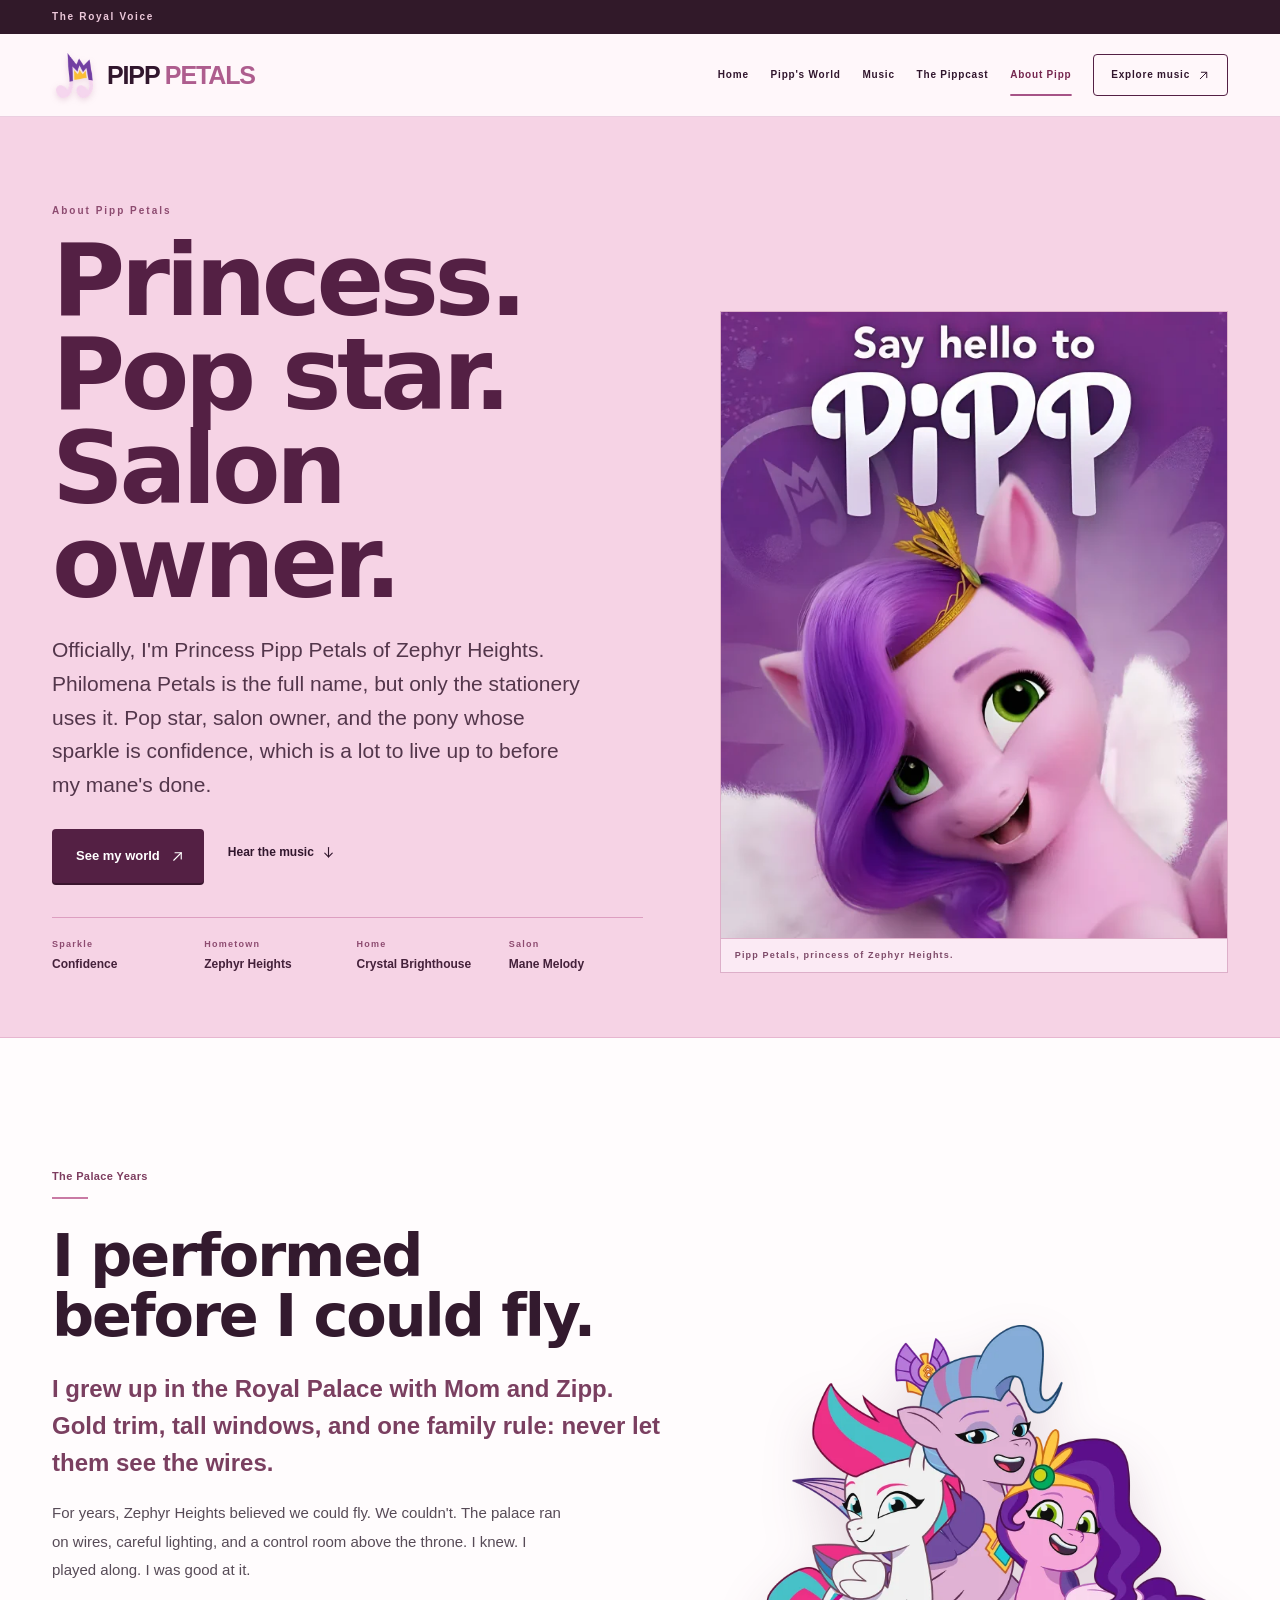
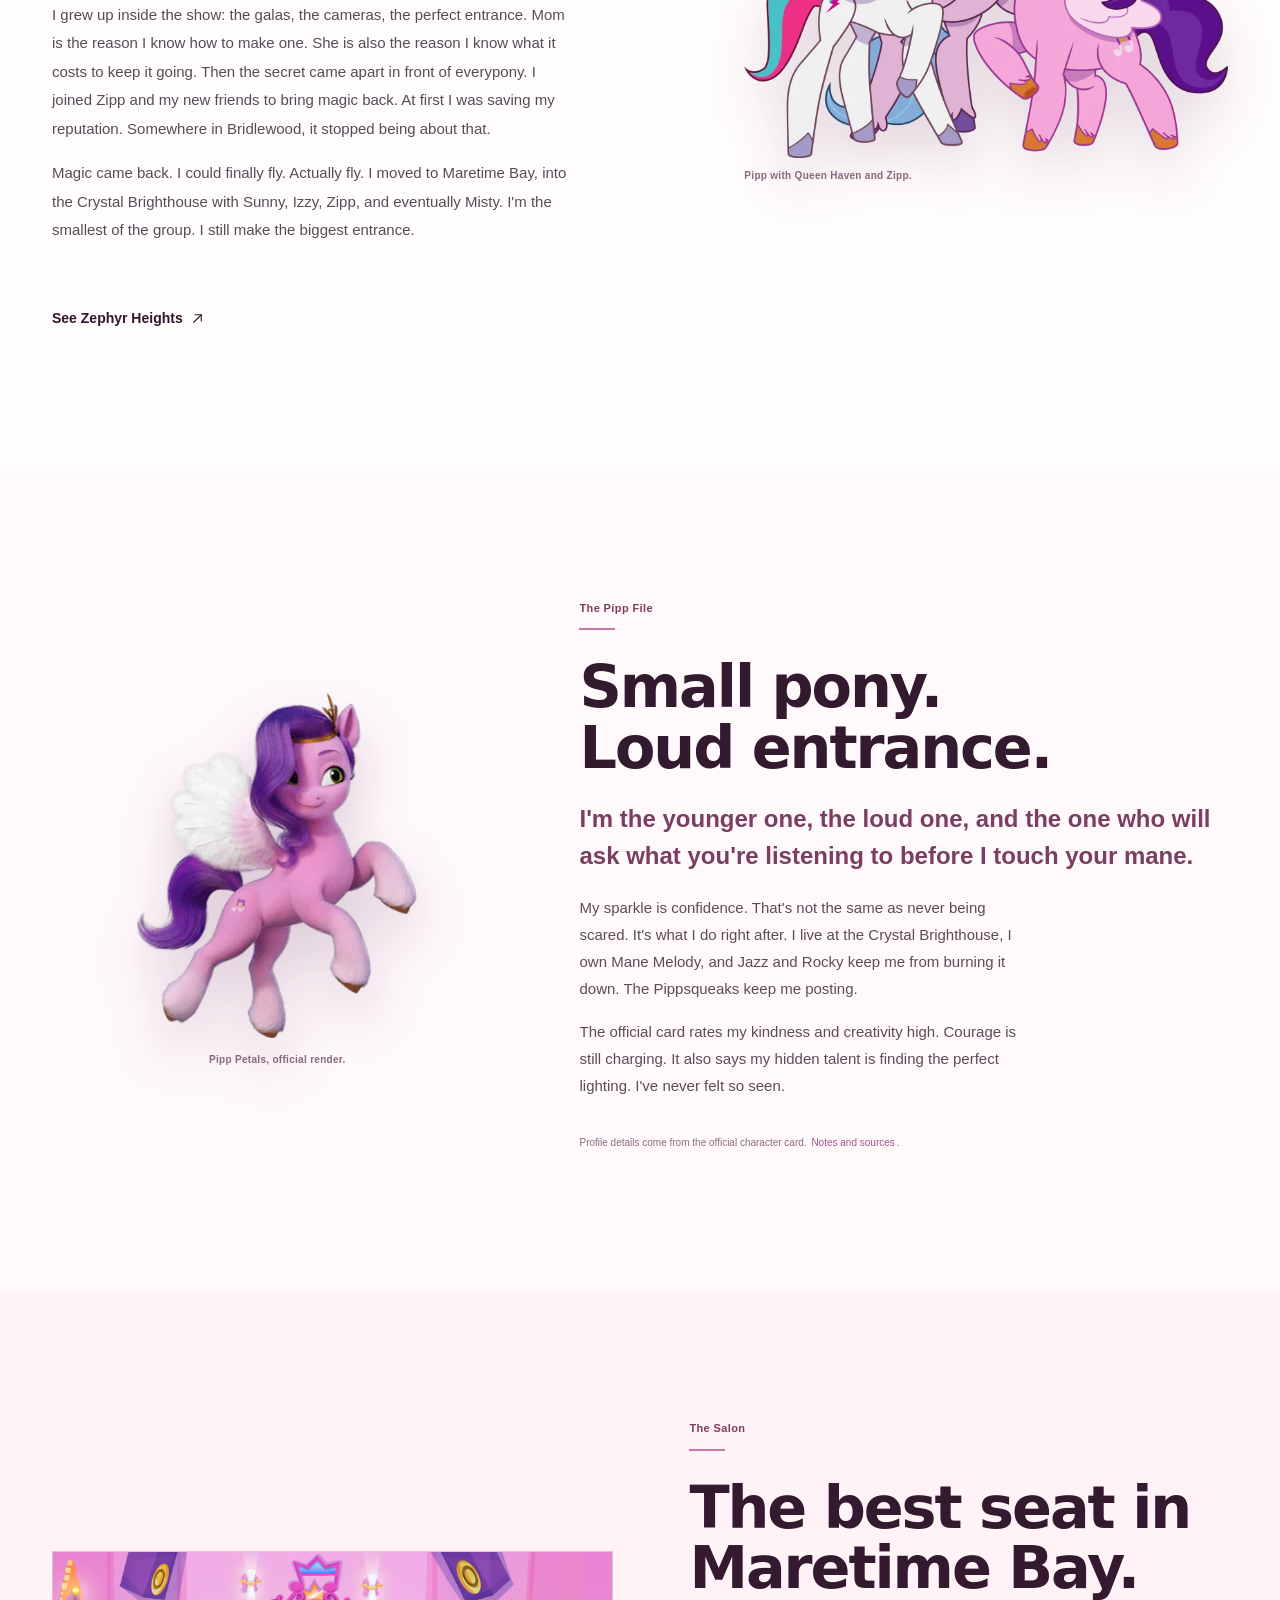
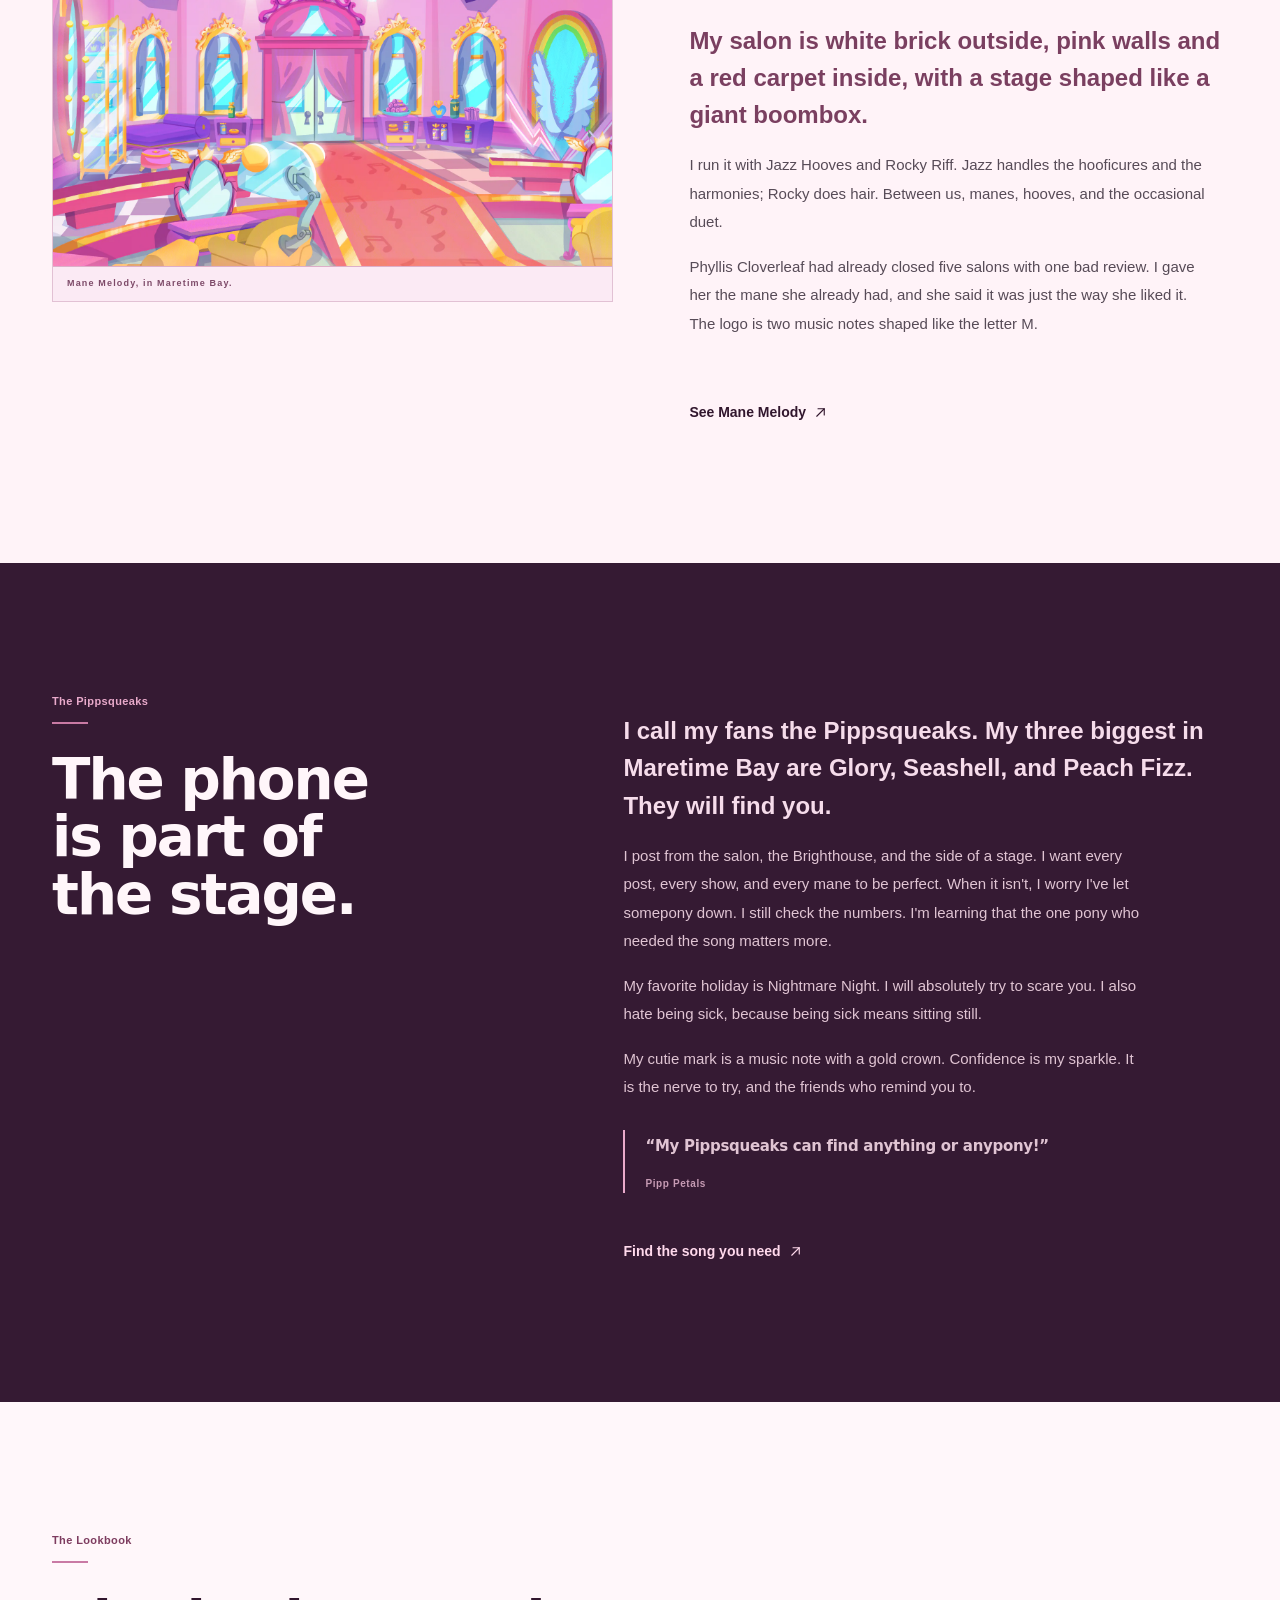
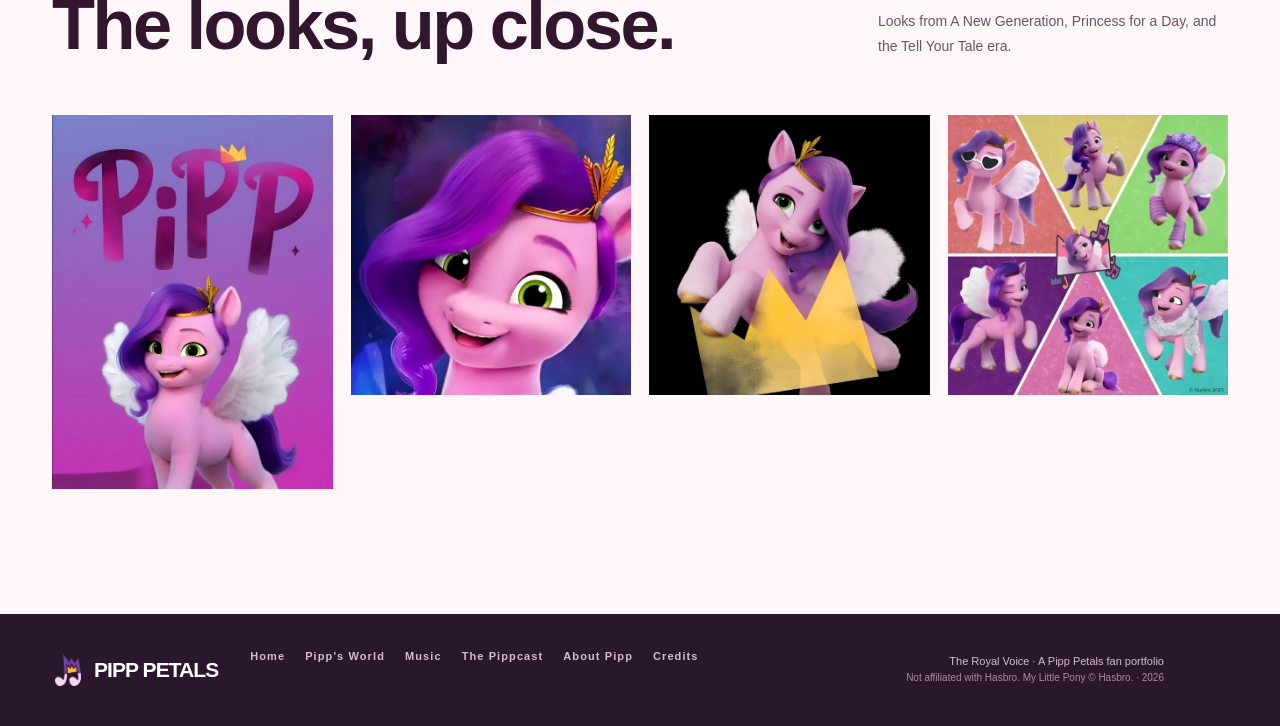
==== commit dd06562b: "feat: add Mane Six chapter, transparent intro, and motion pass" ====
--- a/about/index.html
+++ b/about/index.html
@@ -13,8 +13,8 @@
         document.documentElement.classList.remove('motion-failed');
       });
     </script><link rel="stylesheet" href="/_astro/about.cPPnkASS.css">
-<link rel="stylesheet" href="/_astro/about.7xdPKot3.css">
-<link rel="stylesheet" href="/_astro/about.Dh1f6H1p.css"></head> <body class="subpage about-page"> <a class="skip-link" href="#main">Skip to content</a> <div class="scroll-progress" aria-hidden="true"></div> <div class="topline" data-astro-cid-3ef6ksr2> <div class="shell" data-astro-cid-3ef6ksr2> <span data-astro-cid-3ef6ksr2>The Royal Voice</span> </div> </div> <header class="site-header" id="top" data-astro-cid-3ef6ksr2> <div class="shell nav-inner" data-astro-cid-3ef6ksr2> <a class="wordmark" href="/" aria-label="Pipp Petals, home" data-astro-cid-3ef6ksr2> <img class="brand-cutiemark" src="/assets/media/pipp-cutiemark.webp" alt="" width="45" height="55" decoding="async" data-astro-cid-3ef6ksr2> <span data-astro-cid-3ef6ksr2>PIPP <em data-astro-cid-3ef6ksr2>PETALS</em></span> </a> <nav class="main-nav" id="main-nav" aria-label="Main navigation" data-astro-cid-3ef6ksr2> <a href="/" data-nav="home" data-astro-cid-3ef6ksr2> Home </a><a href="/world/" data-nav="world" data-astro-cid-3ef6ksr2> Pipp&#39;s World </a><a href="/music/" data-nav="music" data-astro-cid-3ef6ksr2> Music </a><a href="/podcast/" data-nav="podcast" data-astro-cid-3ef6ksr2> The Pippcast </a><a href="/about/" data-nav="about" aria-current="page" data-astro-cid-3ef6ksr2> About Pipp </a> <a class="nav-cta" href="/music/" data-astro-cid-3ef6ksr2>Explore music <svg class width="13" height="13" viewBox="0 0 24 24" fill="none" aria-hidden="true" focusable="false"> <g stroke="currentColor" stroke-width="1.8" stroke-linecap="round" stroke-linejoin="round"> <path d="M6 18 18 6"></path> <path d="M8 6h10v10"></path> </g>             </svg></a> </nav> <button class="menu-toggle" type="button" aria-expanded="false" aria-controls="mobile-nav" aria-label="Open navigation" data-astro-cid-3ef6ksr2> <span data-astro-cid-3ef6ksr2></span><span data-astro-cid-3ef6ksr2></span> </button> </div> </header> <!-- Mobile drawer: a real overlay, so it can never widen the document. --> <div class="mobile-nav" id="mobile-nav" data-open="false" role="dialog" aria-modal="true" aria-label="Site navigation" inert data-astro-cid-3ef6ksr2> <div class="mobile-nav-inner" data-astro-cid-3ef6ksr2> <p class="mobile-nav-eyebrow" data-astro-cid-3ef6ksr2>Menu</p> <nav aria-label="Mobile navigation" data-astro-cid-3ef6ksr2> <ul data-astro-cid-3ef6ksr2> <li style="--i:0" data-astro-cid-3ef6ksr2> <a href="/" data-astro-cid-3ef6ksr2> <span class="mobile-nav-index" data-astro-cid-3ef6ksr2>01</span> Home </a> </li><li style="--i:1" data-astro-cid-3ef6ksr2> <a href="/world/" data-astro-cid-3ef6ksr2> <span class="mobile-nav-index" data-astro-cid-3ef6ksr2>02</span> Pipp&#39;s World </a> </li><li style="--i:2" data-astro-cid-3ef6ksr2> <a href="/music/" data-astro-cid-3ef6ksr2> <span class="mobile-nav-index" data-astro-cid-3ef6ksr2>03</span> Music </a> </li><li style="--i:3" data-astro-cid-3ef6ksr2> <a href="/podcast/" data-astro-cid-3ef6ksr2> <span class="mobile-nav-index" data-astro-cid-3ef6ksr2>04</span> The Pippcast </a> </li><li style="--i:4" data-astro-cid-3ef6ksr2> <a href="/about/" aria-current="page" data-astro-cid-3ef6ksr2> <span class="mobile-nav-index" data-astro-cid-3ef6ksr2>05</span> About Pipp </a> </li> </ul> </nav> <a class="mobile-nav-cta" href="/music/" data-astro-cid-3ef6ksr2>Explore music <svg class width="16" height="16" viewBox="0 0 24 24" fill="none" aria-hidden="true" focusable="false"> <g stroke="currentColor" stroke-width="1.8" stroke-linecap="round" stroke-linejoin="round"> <path d="M6 18 18 6"></path> <path d="M8 6h10v10"></path> </g>             </svg></a> </div> </div>  <main id="main">  <section class="about-hero" data-astro-cid-kh7btl4r> <div class="shell about-hero-grid" data-astro-cid-kh7btl4r> <div class="about-hero-copy" data-astro-cid-kh7btl4r> <p class="about-eyebrow" data-astro-cid-kh7btl4r>About Pipp Petals</p> <h1 class="text-display" data-astro-cid-kh7btl4r>Princess.<br data-astro-cid-kh7btl4r>Pop star.<br data-astro-cid-kh7btl4r>Salon owner.</h1> <p class="about-lead" data-astro-cid-kh7btl4r>Officially, I'm Princess Pipp Petals of Zephyr Heights. Philomena Petals is the full name, but only the stationery uses it. Pop star, salon owner, and the pony whose sparkle is confidence, which is a lot to live up to before my mane's done.</p> <div class="about-actions" data-astro-cid-kh7btl4r> <a class="pill-link" href="/world/" data-astro-cid-kh7btl4r>See my world <svg class width="15" height="15" viewBox="0 0 24 24" fill="none" aria-hidden="true" focusable="false"> <g stroke="currentColor" stroke-width="1.8" stroke-linecap="round" stroke-linejoin="round"> <path d="M6 18 18 6"></path> <path d="M8 6h10v10"></path> </g>             </svg></a> <a class="text-link" href="/music/" data-astro-cid-kh7btl4r>Hear the music <svg class width="15" height="15" viewBox="0 0 24 24" fill="none" aria-hidden="true" focusable="false">  <g stroke="currentColor" stroke-width="1.8" stroke-linecap="round" stroke-linejoin="round"> <path d="M12 4v15"></path> <path d="m6 13 6 6 6-6"></path> </g>            </svg></a> </div> <dl class="about-vitals" data-astro-cid-kh7btl4r> <div data-astro-cid-kh7btl4r><dt data-astro-cid-kh7btl4r>Sparkle</dt><dd data-astro-cid-kh7btl4r>Confidence</dd></div> <div data-astro-cid-kh7btl4r><dt data-astro-cid-kh7btl4r>Hometown</dt><dd data-astro-cid-kh7btl4r>Zephyr Heights</dd></div> <div data-astro-cid-kh7btl4r><dt data-astro-cid-kh7btl4r>Home</dt><dd data-astro-cid-kh7btl4r>Crystal Brighthouse</dd></div> <div data-astro-cid-kh7btl4r><dt data-astro-cid-kh7btl4r>Salon</dt><dd data-astro-cid-kh7btl4r>Mane Melody</dd></div> </dl> </div> <figure class="about-poster-new" data-astro-cid-kh7btl4r> <img src="/assets/media/pipp-cover-640.webp" alt="Pipp Petals with her violet mane against a purple backdrop" width="1400" height="1731" fetchpriority="high" decoding="async" srcset="/assets/media/pipp-cover-640.webp 640w, /assets/media/pipp-cover.webp 1400w" sizes="(max-width: 900px) 90vw, 42vw" data-astro-cid-kh7btl4r> <figcaption data-astro-cid-kh7btl4r>Pipp Petals, princess of Zephyr Heights.</figcaption> </figure> </div> </section> <section class="section about-story" data-astro-cid-kh7btl4r> <div class="shell story-grid" data-astro-cid-kh7btl4r> <div class="story-copy" data-astro-cid-kh7btl4r> <span class="section-label" data-astro-cid-kh7btl4r>The Palace Years</span> <h2 data-astro-cid-kh7btl4r>I performed before I could fly.</h2> <p class="lead" data-astro-cid-kh7btl4r>I grew up in the Royal Palace with Mom and Zipp. Gold trim, tall windows, and one family rule: never let them see the wires.</p> <p data-astro-cid-kh7btl4r>For years, Zephyr Heights believed we could fly. We couldn't. The palace ran on wires, careful lighting, and a control room above the throne. I knew. I played along. I was good at it.</p> <p data-astro-cid-kh7btl4r>I grew up inside the show: the galas, the cameras, the perfect entrance. Mom is the reason I know how to make one. She is also the reason I know what it costs to keep it going. Then the secret came apart in front of everypony. I joined Zipp and my new friends to bring magic back. At first I was saving my reputation. Somewhere in Bridlewood, it stopped being about that.</p> <p data-astro-cid-kh7btl4r>Magic came back. I could finally fly. Actually fly. I moved to Maretime Bay, into the Crystal Brighthouse with Sunny, Izzy, Zipp, and eventually Misty. I'm the smallest of the group. I still make the biggest entrance.</p> <a class="editorial-link" href="/world/#zephyr-heights" data-astro-cid-kh7btl4r>See Zephyr Heights <svg class width="15" height="15" viewBox="0 0 24 24" fill="none" aria-hidden="true" focusable="false"> <g stroke="currentColor" stroke-width="1.8" stroke-linecap="round" stroke-linejoin="round"> <path d="M6 18 18 6"></path> <path d="M8 6h10v10"></path> </g>             </svg></a> </div> <figure class="story-figure" data-astro-cid-kh7btl4r> <img src="/assets/media/pipp-royal-family-700.webp" srcset="/assets/media/pipp-royal-family-700.webp 700w, /assets/media/pipp-royal-family.webp 1400w" sizes="(max-width: 900px) 90vw, 42vw" width="1400" height="1256" alt="Queen Haven with Zipp Storm and Pipp Petals, smiling together" loading="lazy" decoding="async" data-astro-cid-kh7btl4r> <figcaption data-astro-cid-kh7btl4r>Pipp with Queen Haven and Zipp.</figcaption> </figure> </div> </section> <section class="section about-file" id="pipp-file" data-astro-cid-kh7btl4r> <div class="shell file-grid" data-astro-cid-kh7btl4r> <figure class="file-art" data-astro-cid-kh7btl4r> <img src="/assets/media/pipp-render-cmm.webp" width="255" height="314" alt="Pipp Petals mid-leap with her wings open" loading="lazy" decoding="async" data-astro-cid-kh7btl4r> <figcaption data-astro-cid-kh7btl4r>Pipp Petals, official render.</figcaption> </figure> <div class="file-copy" data-astro-cid-kh7btl4r> <span class="section-label" data-astro-cid-kh7btl4r>The Pipp File</span> <h2 data-astro-cid-kh7btl4r>Small pony. Loud entrance.</h2> <p class="lead" data-astro-cid-kh7btl4r>I'm the younger one, the loud one, and the one who will ask what you're listening to before I touch your mane.</p> <p data-astro-cid-kh7btl4r>My sparkle is confidence. That's not the same as never being scared. It's what I do right after. I live at the Crystal Brighthouse, I own Mane Melody, and Jazz and Rocky keep me from burning it down. The Pippsqueaks keep me posting.</p> <p data-astro-cid-kh7btl4r>The official card rates my kindness and creativity high. Courage is still charging. It also says my hidden talent is finding the perfect lighting. I've never felt so seen.</p> <p class="file-source" data-astro-cid-kh7btl4r>Profile details come from the official character card. <a href="/credits/#canon" data-astro-cid-kh7btl4r>Notes and sources</a>.</p> </div> </div> </section> <section class="section about-salon" id="mane-melody" data-astro-cid-kh7btl4r> <div class="shell salon-grid" data-astro-cid-kh7btl4r> <figure class="salon-photo-new" data-astro-cid-kh7btl4r> <img src="/assets/media/pipp-salon-640.webp" alt="The inside of Mane Melody: pink walls, gold mirrors, styling chairs and a red carpet" width="1600" height="900" loading="lazy" decoding="async" srcset="/assets/media/pipp-salon-640.webp 640w, /assets/media/pipp-salon.webp 1600w" sizes="(max-width: 900px) 90vw, 52vw" data-astro-cid-kh7btl4r> <figcaption data-astro-cid-kh7btl4r>Mane Melody, in Maretime Bay.</figcaption> </figure> <div class="salon-copy" data-astro-cid-kh7btl4r> <span class="section-label" data-astro-cid-kh7btl4r>The Salon</span> <h2 data-astro-cid-kh7btl4r>The best seat in Maretime Bay.</h2> <p class="lead" data-astro-cid-kh7btl4r>My salon is white brick outside, pink walls and a red carpet inside, with a stage shaped like a giant boombox.</p> <p data-astro-cid-kh7btl4r>I run it with Jazz Hooves and Rocky Riff. Jazz handles the hooficures and the harmonies; Rocky does hair. Between us, manes, hooves, and the occasional duet.</p> <p data-astro-cid-kh7btl4r>Phyllis Cloverleaf had already closed five salons with one bad review. I gave her the mane she already had, and she said it was just the way she liked it. The logo is two music notes shaped like the letter M.</p> <a class="editorial-link" href="/world/#mane-melody" data-astro-cid-kh7btl4r>See Mane Melody <svg class width="15" height="15" viewBox="0 0 24 24" fill="none" aria-hidden="true" focusable="false"> <g stroke="currentColor" stroke-width="1.8" stroke-linecap="round" stroke-linejoin="round"> <path d="M6 18 18 6"></path> <path d="M8 6h10v10"></path> </g>             </svg></a> </div> </div> </section> <section class="section about-note" data-astro-cid-kh7btl4r> <div class="shell note-grid" data-astro-cid-kh7btl4r> <div data-astro-cid-kh7btl4r> <span class="section-label" data-astro-cid-kh7btl4r>The Pippsqueaks</span> <h2 data-astro-cid-kh7btl4r>The phone is part of the stage.</h2> </div> <div class="note-copy" data-astro-cid-kh7btl4r> <p class="lead" data-astro-cid-kh7btl4r>I call my fans the Pippsqueaks. My three biggest in Maretime Bay are Glory, Seashell, and Peach Fizz. They will find you.</p> <p data-astro-cid-kh7btl4r>I post from the salon, the Brighthouse, and the side of a stage. I want every post, every show, and every mane to be perfect. When it isn't, I worry I've let somepony down. I still check the numbers. I'm learning that the one pony who needed the song matters more.</p> <p data-astro-cid-kh7btl4r>My favorite holiday is Nightmare Night. I will absolutely try to scare you. I also hate being sick, because being sick means sitting still.</p> <p data-astro-cid-kh7btl4r>My cutie mark is a music note with a gold crown. Confidence is my sparkle. It is the nerve to try, and the friends who remind you to.</p> <blockquote class="pull-quote" data-astro-cid-kh7btl4r> <p data-astro-cid-kh7btl4r>“My Pippsqueaks can find anything or anypony!”</p> <footer data-astro-cid-kh7btl4r>Pipp Petals</footer> </blockquote> <a class="editorial-link" href="/music/" data-astro-cid-kh7btl4r>Find the song you need <svg class width="15" height="15" viewBox="0 0 24 24" fill="none" aria-hidden="true" focusable="false"> <g stroke="currentColor" stroke-width="1.8" stroke-linecap="round" stroke-linejoin="round"> <path d="M6 18 18 6"></path> <path d="M8 6h10v10"></path> </g>             </svg></a> </div> </div> </section> <section class="section about-lookbook" id="lookbook" data-astro-cid-kh7btl4r> <div class="shell" data-astro-cid-kh7btl4r> <div class="section-intro" data-astro-cid-kh7btl4r> <div data-astro-cid-kh7btl4r> <span class="section-label" data-astro-cid-kh7btl4r>The Lookbook</span> <h2 data-astro-cid-kh7btl4r>The looks, up close.</h2> </div> <p data-astro-cid-kh7btl4r>Looks from A New Generation, Princess for a Day, and the Tell Your Tale era.</p> </div> <div class="lookbook-grid" data-gallery data-astro-cid-kh7btl4r> <figure data-astro-cid-kh7btl4r><a href="/assets/media/pipp-poster-clean.webp" data-pswp-width="1400" data-pswp-height="2212" aria-label="Open the Pipp poster" data-astro-cid-kh7btl4r><img height="2212" width="1400" src="/assets/media/pipp-poster-clean-640.webp" srcset="/assets/media/pipp-poster-clean-640.webp 640w, /assets/media/pipp-poster-clean.webp 1400w" sizes="(max-width: 680px) 46vw, 24vw" alt="Pipp Petals under the Pipp wordmark" loading="lazy" decoding="async" data-astro-cid-kh7btl4r></a></figure> <figure data-astro-cid-kh7btl4r><a href="/assets/media/pipp-princess-clean.webp" data-pswp-width="800" data-pswp-height="1400" aria-label="Open Pipp from Princess for a Day" data-astro-cid-kh7btl4r><img height="1400" width="800" src="/assets/media/pipp-princess-clean-640.webp" srcset="/assets/media/pipp-princess-clean-640.webp 640w, /assets/media/pipp-princess-clean.webp 800w" sizes="(max-width: 680px) 46vw, 24vw" alt="Pipp Petals in the Princess for a Day poster" loading="lazy" decoding="async" data-astro-cid-kh7btl4r></a></figure> <figure data-astro-cid-kh7btl4r><a href="/assets/media/pipp-intro.webp" data-pswp-width="1400" data-pswp-height="1508" aria-label="Open Pipp at the Mane Melody crown" data-astro-cid-kh7btl4r><img height="1508" width="1400" src="/assets/media/pipp-intro-640.webp" srcset="/assets/media/pipp-intro-640.webp 640w, /assets/media/pipp-intro.webp 1400w" sizes="(max-width: 680px) 46vw, 24vw" alt="Pipp leaning against the golden Mane Melody crown mark" loading="lazy" decoding="async" data-astro-cid-kh7btl4r></a></figure> <figure data-astro-cid-kh7btl4r><a href="/assets/media/pipp-looks.webp" data-pswp-width="1400" data-pswp-height="1400" aria-label="Open Pipp style collage" data-astro-cid-kh7btl4r><img height="1400" width="1400" src="/assets/media/pipp-looks-640.webp" srcset="/assets/media/pipp-looks-640.webp 640w, /assets/media/pipp-looks.webp 1400w" sizes="(max-width: 680px) 46vw, 24vw" alt="Pipp style collage" loading="lazy" decoding="async" data-astro-cid-kh7btl4r></a></figure> </div> </div> </section> <script type="module" src="/_astro/about.astro_astro_type_script_index_0_lang.CX50MiI-.js"></script>  </main> <footer class="footer" data-astro-cid-sz7xmlte> <div class="shell footer-inner" data-astro-cid-sz7xmlte> <a href="/" class="footer-brand" aria-label="Pipp Petals, home" data-astro-cid-sz7xmlte> <img src="/assets/media/pipp-cutiemark.webp" alt="" width="32" height="39" loading="lazy" decoding="async" data-astro-cid-sz7xmlte>
+<link rel="stylesheet" href="/_astro/about.BA0yLy1I.css">
+<link rel="stylesheet" href="/_astro/about.BH5k7XUt.css"></head> <body class="subpage about-page"> <a class="skip-link" href="#main">Skip to content</a> <div class="scroll-progress" aria-hidden="true"></div> <div class="topline" data-astro-cid-3ef6ksr2> <div class="shell" data-astro-cid-3ef6ksr2> <span data-astro-cid-3ef6ksr2>The Royal Voice</span> </div> </div> <header class="site-header" id="top" data-astro-cid-3ef6ksr2> <div class="shell nav-inner" data-astro-cid-3ef6ksr2> <a class="wordmark" href="/" aria-label="Pipp Petals, home" data-astro-cid-3ef6ksr2> <img class="brand-cutiemark" src="/assets/media/pipp-cutiemark.webp" alt="" width="45" height="55" decoding="async" data-astro-cid-3ef6ksr2> <span data-astro-cid-3ef6ksr2>PIPP <em data-astro-cid-3ef6ksr2>PETALS</em></span> </a> <nav class="main-nav" id="main-nav" aria-label="Main navigation" data-astro-cid-3ef6ksr2> <a href="/" data-nav="home" data-astro-cid-3ef6ksr2> Home </a><a href="/world/" data-nav="world" data-astro-cid-3ef6ksr2> Pipp&#39;s World </a><a href="/music/" data-nav="music" data-astro-cid-3ef6ksr2> Music </a><a href="/podcast/" data-nav="podcast" data-astro-cid-3ef6ksr2> The Pippcast </a><a href="/about/" data-nav="about" aria-current="page" data-astro-cid-3ef6ksr2> About Pipp </a> <a class="nav-cta" href="/music/" data-astro-cid-3ef6ksr2>Explore music <svg class width="13" height="13" viewBox="0 0 24 24" fill="none" aria-hidden="true" focusable="false"> <g stroke="currentColor" stroke-width="1.8" stroke-linecap="round" stroke-linejoin="round"> <path d="M6 18 18 6"></path> <path d="M8 6h10v10"></path> </g>             </svg></a> </nav> <button class="menu-toggle" type="button" aria-expanded="false" aria-controls="mobile-nav" aria-label="Open navigation" data-astro-cid-3ef6ksr2> <span data-astro-cid-3ef6ksr2></span><span data-astro-cid-3ef6ksr2></span> </button> </div> </header> <!-- Mobile drawer: a real overlay, so it can never widen the document. --> <div class="mobile-nav" id="mobile-nav" data-open="false" role="dialog" aria-modal="true" aria-label="Site navigation" inert data-astro-cid-3ef6ksr2> <div class="mobile-nav-inner" data-astro-cid-3ef6ksr2> <p class="mobile-nav-eyebrow" data-astro-cid-3ef6ksr2>Menu</p> <nav aria-label="Mobile navigation" data-astro-cid-3ef6ksr2> <ul data-astro-cid-3ef6ksr2> <li style="--i:0" data-astro-cid-3ef6ksr2> <a href="/" data-astro-cid-3ef6ksr2> <span class="mobile-nav-index" data-astro-cid-3ef6ksr2>01</span> Home </a> </li><li style="--i:1" data-astro-cid-3ef6ksr2> <a href="/world/" data-astro-cid-3ef6ksr2> <span class="mobile-nav-index" data-astro-cid-3ef6ksr2>02</span> Pipp&#39;s World </a> </li><li style="--i:2" data-astro-cid-3ef6ksr2> <a href="/music/" data-astro-cid-3ef6ksr2> <span class="mobile-nav-index" data-astro-cid-3ef6ksr2>03</span> Music </a> </li><li style="--i:3" data-astro-cid-3ef6ksr2> <a href="/podcast/" data-astro-cid-3ef6ksr2> <span class="mobile-nav-index" data-astro-cid-3ef6ksr2>04</span> The Pippcast </a> </li><li style="--i:4" data-astro-cid-3ef6ksr2> <a href="/about/" aria-current="page" data-astro-cid-3ef6ksr2> <span class="mobile-nav-index" data-astro-cid-3ef6ksr2>05</span> About Pipp </a> </li> </ul> </nav> <a class="mobile-nav-cta" href="/music/" data-astro-cid-3ef6ksr2>Explore music <svg class width="16" height="16" viewBox="0 0 24 24" fill="none" aria-hidden="true" focusable="false"> <g stroke="currentColor" stroke-width="1.8" stroke-linecap="round" stroke-linejoin="round"> <path d="M6 18 18 6"></path> <path d="M8 6h10v10"></path> </g>             </svg></a> </div> </div>  <main id="main">  <section class="about-hero" data-astro-cid-kh7btl4r> <div class="shell about-hero-grid" data-astro-cid-kh7btl4r> <div class="about-hero-copy reveal-text" data-astro-cid-kh7btl4r> <p class="about-eyebrow" data-astro-cid-kh7btl4r>About Pipp Petals</p> <h1 class="text-display" data-astro-cid-kh7btl4r>Princess.<br data-astro-cid-kh7btl4r>Pop star.<br data-astro-cid-kh7btl4r>Salon owner.</h1> <p class="about-lead" data-astro-cid-kh7btl4r>Officially, I'm Princess Pipp Petals of Zephyr Heights. Philomena Petals is the full name, but only the stationery uses it. Pop star, salon owner, and the pony whose sparkle is confidence, which is a lot to live up to before my mane's done.</p> <div class="about-actions" data-astro-cid-kh7btl4r> <a class="pill-link" href="/world/" data-astro-cid-kh7btl4r>See my world <svg class width="15" height="15" viewBox="0 0 24 24" fill="none" aria-hidden="true" focusable="false"> <g stroke="currentColor" stroke-width="1.8" stroke-linecap="round" stroke-linejoin="round"> <path d="M6 18 18 6"></path> <path d="M8 6h10v10"></path> </g>             </svg></a> <a class="text-link" href="/music/" data-astro-cid-kh7btl4r>Hear the music <svg class width="15" height="15" viewBox="0 0 24 24" fill="none" aria-hidden="true" focusable="false">  <g stroke="currentColor" stroke-width="1.8" stroke-linecap="round" stroke-linejoin="round"> <path d="M12 4v15"></path> <path d="m6 13 6 6 6-6"></path> </g>            </svg></a> </div> <dl class="about-vitals" data-astro-cid-kh7btl4r> <div data-astro-cid-kh7btl4r><dt data-astro-cid-kh7btl4r>Sparkle</dt><dd data-astro-cid-kh7btl4r>Confidence</dd></div> <div data-astro-cid-kh7btl4r><dt data-astro-cid-kh7btl4r>Hometown</dt><dd data-astro-cid-kh7btl4r>Zephyr Heights</dd></div> <div data-astro-cid-kh7btl4r><dt data-astro-cid-kh7btl4r>Home</dt><dd data-astro-cid-kh7btl4r>Crystal Brighthouse</dd></div> <div data-astro-cid-kh7btl4r><dt data-astro-cid-kh7btl4r>Salon</dt><dd data-astro-cid-kh7btl4r>Mane Melody</dd></div> </dl> </div> <figure class="about-poster-new reveal-image" data-astro-cid-kh7btl4r> <img src="/assets/media/pipp-cover-640.webp" alt="Pipp Petals with her violet mane against a purple backdrop" width="1400" height="1731" fetchpriority="high" decoding="async" srcset="/assets/media/pipp-cover-640.webp 640w, /assets/media/pipp-cover.webp 1400w" sizes="(max-width: 900px) 90vw, 42vw" data-astro-cid-kh7btl4r> <figcaption data-astro-cid-kh7btl4r>Pipp Petals, princess of Zephyr Heights.</figcaption> </figure> </div> </section> <section class="section about-story" data-astro-cid-kh7btl4r> <div class="shell story-grid" data-astro-cid-kh7btl4r> <div class="story-copy reveal-text" data-astro-cid-kh7btl4r> <span class="section-label" data-astro-cid-kh7btl4r>The Palace Years</span> <h2 data-astro-cid-kh7btl4r>I performed before I could fly.</h2> <p class="lead" data-astro-cid-kh7btl4r>I grew up in the Royal Palace with Mom and Zipp. Gold trim, tall windows, and one family rule: never let them see the wires.</p> <p data-astro-cid-kh7btl4r>For years, Zephyr Heights believed we could fly. We couldn't. The palace ran on wires, careful lighting, and a control room above the throne. I knew. I played along. I was good at it.</p> <p data-astro-cid-kh7btl4r>I grew up inside the show: the galas, the cameras, the perfect entrance. Mom is the reason I know how to make one. She is also the reason I know what it costs to keep it going. Then the secret came apart in front of everypony. I joined Zipp and my new friends to bring magic back. At first I was saving my reputation. Somewhere in Bridlewood, it stopped being about that.</p> <p data-astro-cid-kh7btl4r>Magic came back. I could finally fly. Actually fly. I moved to Maretime Bay, into the Crystal Brighthouse with Sunny, Izzy, Zipp, and eventually Misty. I'm the smallest of the group. I still make the biggest entrance.</p> <a class="editorial-link" href="/world/#zephyr-heights" data-astro-cid-kh7btl4r>See Zephyr Heights <svg class width="15" height="15" viewBox="0 0 24 24" fill="none" aria-hidden="true" focusable="false"> <g stroke="currentColor" stroke-width="1.8" stroke-linecap="round" stroke-linejoin="round"> <path d="M6 18 18 6"></path> <path d="M8 6h10v10"></path> </g>             </svg></a> </div> <figure class="story-figure reveal-image" data-astro-cid-kh7btl4r> <img src="/assets/media/pipp-royal-family-700.webp" srcset="/assets/media/pipp-royal-family-700.webp 700w, /assets/media/pipp-royal-family.webp 1400w" sizes="(max-width: 900px) 90vw, 42vw" width="1400" height="1256" alt="Queen Haven with Zipp Storm and Pipp Petals, smiling together" loading="lazy" decoding="async" data-astro-cid-kh7btl4r> <figcaption data-astro-cid-kh7btl4r>Pipp with Queen Haven and Zipp.</figcaption> </figure> </div> </section> <section class="section about-file" id="pipp-file" data-astro-cid-kh7btl4r> <div class="shell file-grid" data-astro-cid-kh7btl4r> <figure class="file-art reveal-image" data-astro-cid-kh7btl4r> <img src="/assets/media/pipp-render-cmm.webp" width="255" height="314" alt="Pipp Petals standing with her wings open" loading="lazy" decoding="async" data-astro-cid-kh7btl4r> <figcaption data-astro-cid-kh7btl4r>Pipp Petals, official render.</figcaption> </figure> <div class="file-copy reveal-text" data-astro-cid-kh7btl4r> <span class="section-label" data-astro-cid-kh7btl4r>The Pipp File</span> <h2 data-astro-cid-kh7btl4r>Small pony. Loud entrance.</h2> <p class="lead" data-astro-cid-kh7btl4r>I'm the younger one, the loud one, and the one who will ask what you're listening to before I touch your mane.</p> <p data-astro-cid-kh7btl4r>My sparkle is confidence. That's not the same as never being scared. It's what I do right after. I live at the Crystal Brighthouse, I own Mane Melody, and Jazz and Rocky keep me from burning it down. The Pippsqueaks keep me posting.</p> <p data-astro-cid-kh7btl4r>The official card rates my kindness and creativity high. Courage is still charging. It also says my hidden talent is finding the perfect lighting. I've never felt so seen.</p> <p class="file-source" data-astro-cid-kh7btl4r>Profile details come from the official character card. <a href="/credits/#canon" data-astro-cid-kh7btl4r>Notes and sources</a>.</p> </div> </div> </section> <section class="section about-salon" id="mane-melody" data-astro-cid-kh7btl4r> <div class="shell salon-grid" data-astro-cid-kh7btl4r> <figure class="salon-photo-new reveal-image" data-astro-cid-kh7btl4r> <img src="/assets/media/pipp-salon-640.webp" alt="The inside of Mane Melody: pink walls, gold mirrors, styling chairs and a red carpet" width="1600" height="900" loading="lazy" decoding="async" srcset="/assets/media/pipp-salon-640.webp 640w, /assets/media/pipp-salon.webp 1600w" sizes="(max-width: 900px) 90vw, 52vw" data-astro-cid-kh7btl4r> <figcaption data-astro-cid-kh7btl4r>Mane Melody, in Maretime Bay.</figcaption> </figure> <div class="salon-copy reveal-text" data-astro-cid-kh7btl4r> <span class="section-label" data-astro-cid-kh7btl4r>The Salon</span> <h2 data-astro-cid-kh7btl4r>The best seat in Maretime Bay.</h2> <p class="lead" data-astro-cid-kh7btl4r>My salon is white brick outside, pink walls and a red carpet inside, with a stage shaped like a giant boombox.</p> <p data-astro-cid-kh7btl4r>I run it with Jazz Hooves and Rocky Riff. Jazz handles the hooficures and the harmonies; Rocky does hair. Between us, manes, hooves, and the occasional duet.</p> <p data-astro-cid-kh7btl4r>Phyllis Cloverleaf had already closed five salons with one bad review. I gave her the mane she already had, and she said it was just the way she liked it. The logo is two music notes shaped like the letter M.</p> <a class="editorial-link" href="/world/#mane-melody" data-astro-cid-kh7btl4r>See Mane Melody <svg class width="15" height="15" viewBox="0 0 24 24" fill="none" aria-hidden="true" focusable="false"> <g stroke="currentColor" stroke-width="1.8" stroke-linecap="round" stroke-linejoin="round"> <path d="M6 18 18 6"></path> <path d="M8 6h10v10"></path> </g>             </svg></a> </div> </div> </section> <section class="section about-note" data-astro-cid-kh7btl4r> <div class="shell note-grid" data-astro-cid-kh7btl4r> <div data-astro-cid-kh7btl4r> <span class="section-label" data-astro-cid-kh7btl4r>The Pippsqueaks</span> <h2 data-astro-cid-kh7btl4r>The phone is part of the stage.</h2> </div> <div class="note-copy" data-astro-cid-kh7btl4r> <p class="lead" data-astro-cid-kh7btl4r>I call my fans the Pippsqueaks. My three biggest in Maretime Bay are Glory, Seashell, and Peach Fizz. They will find you.</p> <p data-astro-cid-kh7btl4r>I post from the salon, the Brighthouse, and the side of a stage. I want every post, every show, and every mane to be perfect. When it isn't, I worry I've let somepony down. I still check the numbers. I'm learning that the one pony who needed the song matters more.</p> <p data-astro-cid-kh7btl4r>My favorite holiday is Nightmare Night. I will absolutely try to scare you. I also hate being sick, because being sick means sitting still.</p> <p data-astro-cid-kh7btl4r>My cutie mark is a music note with a gold crown. Confidence is my sparkle. It is the nerve to try, and the friends who remind you to.</p> <blockquote class="pull-quote" data-astro-cid-kh7btl4r> <p data-astro-cid-kh7btl4r>“My Pippsqueaks can find anything or anypony!”</p> <footer data-astro-cid-kh7btl4r>Pipp Petals</footer> </blockquote> <a class="editorial-link" href="/music/" data-astro-cid-kh7btl4r>Find the song you need <svg class width="15" height="15" viewBox="0 0 24 24" fill="none" aria-hidden="true" focusable="false"> <g stroke="currentColor" stroke-width="1.8" stroke-linecap="round" stroke-linejoin="round"> <path d="M6 18 18 6"></path> <path d="M8 6h10v10"></path> </g>             </svg></a> </div> </div> </section> <section class="section about-lookbook" id="lookbook" data-astro-cid-kh7btl4r> <div class="shell" data-astro-cid-kh7btl4r> <div class="section-intro" data-astro-cid-kh7btl4r> <div data-astro-cid-kh7btl4r> <span class="section-label" data-astro-cid-kh7btl4r>The Lookbook</span> <h2 data-astro-cid-kh7btl4r>The looks, up close.</h2> </div> <p data-astro-cid-kh7btl4r>Looks from A New Generation, Princess for a Day, and the Tell Your Tale era.</p> </div> <div class="lookbook-grid reveal-group" data-gallery data-astro-cid-kh7btl4r> <figure data-astro-cid-kh7btl4r><a href="/assets/media/pipp-poster-clean.webp" data-pswp-width="1400" data-pswp-height="2212" aria-label="Open the Pipp poster" data-astro-cid-kh7btl4r><img height="2212" width="1400" src="/assets/media/pipp-poster-clean-640.webp" srcset="/assets/media/pipp-poster-clean-640.webp 640w, /assets/media/pipp-poster-clean.webp 1400w" sizes="(max-width: 680px) 46vw, 24vw" alt="Pipp Petals under the Pipp wordmark" loading="lazy" decoding="async" data-astro-cid-kh7btl4r></a></figure> <figure data-astro-cid-kh7btl4r><a href="/assets/media/pipp-princess-clean.webp" data-pswp-width="800" data-pswp-height="1400" aria-label="Open Pipp from Princess for a Day" data-astro-cid-kh7btl4r><img height="1400" width="800" src="/assets/media/pipp-princess-clean-640.webp" srcset="/assets/media/pipp-princess-clean-640.webp 640w, /assets/media/pipp-princess-clean.webp 800w" sizes="(max-width: 680px) 46vw, 24vw" alt="Pipp Petals in the Princess for a Day poster" loading="lazy" decoding="async" data-astro-cid-kh7btl4r></a></figure> <figure data-astro-cid-kh7btl4r><a href="/assets/media/pipp-intro.webp" data-pswp-width="1400" data-pswp-height="1508" aria-label="Open Pipp at the Mane Melody crown" data-astro-cid-kh7btl4r><img height="1508" width="1400" src="/assets/media/pipp-intro-640.webp" srcset="/assets/media/pipp-intro-640.webp 640w, /assets/media/pipp-intro.webp 1400w" sizes="(max-width: 680px) 46vw, 24vw" alt="Pipp leaning against the golden Mane Melody crown mark" loading="lazy" decoding="async" data-astro-cid-kh7btl4r></a></figure> <figure data-astro-cid-kh7btl4r><a href="/assets/media/pipp-looks.webp" data-pswp-width="1400" data-pswp-height="1400" aria-label="Open Pipp style collage" data-astro-cid-kh7btl4r><img height="1400" width="1400" src="/assets/media/pipp-looks-640.webp" srcset="/assets/media/pipp-looks-640.webp 640w, /assets/media/pipp-looks.webp 1400w" sizes="(max-width: 680px) 46vw, 24vw" alt="Pipp style collage" loading="lazy" decoding="async" data-astro-cid-kh7btl4r></a></figure> </div> </div> </section> <script type="module" src="/_astro/about.astro_astro_type_script_index_0_lang.CX50MiI-.js"></script>  </main> <footer class="footer" data-astro-cid-sz7xmlte> <div class="shell footer-inner" data-astro-cid-sz7xmlte> <a href="/" class="footer-brand" aria-label="Pipp Petals, home" data-astro-cid-sz7xmlte> <img src="/assets/media/pipp-cutiemark.webp" alt="" width="32" height="39" loading="lazy" decoding="async" data-astro-cid-sz7xmlte>
 PIPP PETALS
 </a> <nav class="footer-nav" aria-label="Footer" data-astro-cid-sz7xmlte> <a href="/" data-astro-cid-sz7xmlte>Home</a> <a href="/world/" data-astro-cid-sz7xmlte>Pipp's World</a> <a href="/music/" data-astro-cid-sz7xmlte>Music</a> <a href="/podcast/" data-astro-cid-sz7xmlte>The Pippcast</a> <a href="/about/" data-astro-cid-sz7xmlte>About Pipp</a> <a href="/credits/" data-astro-cid-sz7xmlte>Credits</a> </nav> <div class="footer-meta" data-astro-cid-sz7xmlte> <p data-astro-cid-sz7xmlte>The Royal Voice · A Pipp Petals fan portfolio</p> <p class="footer-note" data-astro-cid-sz7xmlte>
-Not affiliated with Hasbro. My Little Pony © Hasbro. <span data-astro-cid-sz7xmlte>·</span> 2026 </p> </div> </div> </footer>  <button class="back-top" type="button" aria-label="Back to top"><svg class width="20" height="20" viewBox="0 0 24 24" fill="none" aria-hidden="true" focusable="false">   <g stroke="currentColor" stroke-width="1.8" stroke-linecap="round" stroke-linejoin="round"> <path d="M12 20V5"></path> <path d="m6 11 6-6 6 6"></path> </g>           </svg></button> <script type="module" src="/_astro/Base.astro_astro_type_script_index_0_lang.BdyfLt_r.js"></script> </body> </html> +Not affiliated with Hasbro. My Little Pony © Hasbro. <span data-astro-cid-sz7xmlte>·</span> 2026 </p> </div> </div> </footer>  <button class="back-top" type="button" aria-label="Back to top"><svg class width="20" height="20" viewBox="0 0 24 24" fill="none" aria-hidden="true" focusable="false">   <g stroke="currentColor" stroke-width="1.8" stroke-linecap="round" stroke-linejoin="round"> <path d="M12 20V5"></path> <path d="m6 11 6-6 6 6"></path> </g>           </svg></button> <script type="module" src="/_astro/Base.astro_astro_type_script_index_0_lang.J5nX_0Nc.js"></script> </body> </html> 
--- a/_astro/about.BA0yLy1I.css
+++ b/_astro/about.BA0yLy1I.css
@@ -0,0 +1 @@
+@font-face{font-family:Syne Variable;font-style:normal;font-display:swap;font-weight:400 800;src:url(/_astro/syne-greek-wght-normal.5tOOQDeJ.woff2) format("woff2-variations");unicode-range:U+0370-0377,U+037A-037F,U+0384-038A,U+038C,U+038E-03A1,U+03A3-03FF}@font-face{font-family:Syne Variable;font-style:normal;font-display:swap;font-weight:400 800;src:url(/_astro/syne-latin-ext-wght-normal.JjI8ZrW1.woff2) format("woff2-variations");unicode-range:U+0100-02BA,U+02BD-02C5,U+02C7-02CC,U+02CE-02D7,U+02DD-02FF,U+0304,U+0308,U+0329,U+1D00-1DBF,U+1E00-1E9F,U+1EF2-1EFF,U+2020,U+20A0-20AB,U+20AD-20C0,U+2113,U+2C60-2C7F,U+A720-A7FF}@font-face{font-family:Syne Variable;font-style:normal;font-display:swap;font-weight:400 800;src:url(/_astro/syne-latin-wght-normal.BVsvWWA4.woff2) format("woff2-variations");unicode-range:U+0000-00FF,U+0131,U+0152-0153,U+02BB-02BC,U+02C6,U+02DA,U+02DC,U+0304,U+0308,U+0329,U+2000-206F,U+20AC,U+2122,U+2191,U+2193,U+2212,U+2215,U+FEFF,U+FFFD}@font-face{font-family:DM Sans Variable;font-style:normal;font-display:swap;font-weight:100 1000;src:url(/_astro/dm-sans-latin-ext-wght-normal.BOFOeGcA.woff2) format("woff2-variations");unicode-range:U+0100-02BA,U+02BD-02C5,U+02C7-02CC,U+02CE-02D7,U+02DD-02FF,U+0304,U+0308,U+0329,U+1D00-1DBF,U+1E00-1E9F,U+1EF2-1EFF,U+2020,U+20A0-20AB,U+20AD-20C0,U+2113,U+2C60-2C7F,U+A720-A7FF}@font-face{font-family:DM Sans Variable;font-style:normal;font-display:swap;font-weight:100 1000;src:url(/_astro/dm-sans-latin-wght-normal.Xz1IZZA0.woff2) format("woff2-variations");unicode-range:U+0000-00FF,U+0131,U+0152-0153,U+02BB-02BC,U+02C6,U+02DA,U+02DC,U+0304,U+0308,U+0329,U+2000-206F,U+20AC,U+2122,U+2191,U+2193,U+2212,U+2215,U+FEFF,U+FFFD}/*! tailwindcss v4.3.4 | MIT License | https://tailwindcss.com */@layer properties{@supports (((-webkit-hyphens:none)) and (not (margin-trim:block))) or ((-moz-orient:inline) and (not (color:rgb(from red r g b)))){*,:before,:after,::backdrop{--tw-scale-x:1;--tw-scale-y:1;--tw-scale-z:1;--tw-rotate-x:initial;--tw-rotate-y:initial;--tw-rotate-z:initial;--tw-skew-x:initial;--tw-skew-y:initial;--tw-space-y-reverse:0;--tw-space-x-reverse:0;--tw-divide-y-reverse:0;--tw-border-style:solid;--tw-gradient-position:initial;--tw-gradient-from:#0000;--tw-gradient-via:#0000;--tw-gradient-to:#0000;--tw-gradient-stops:initial;--tw-gradient-via-stops:initial;--tw-gradient-from-position:0%;--tw-gradient-via-position:50%;--tw-gradient-to-position:100%;--tw-leading:initial;--tw-font-weight:initial;--tw-tracking:initial;--tw-shadow:0 0 #0000;--tw-shadow-color:initial;--tw-shadow-alpha:100%;--tw-inset-shadow:0 0 #0000;--tw-inset-shadow-color:initial;--tw-inset-shadow-alpha:100%;--tw-ring-color:initial;--tw-ring-shadow:0 0 #0000;--tw-inset-ring-color:initial;--tw-inset-ring-shadow:0 0 #0000;--tw-ring-inset:initial;--tw-ring-offset-width:0px;--tw-ring-offset-color:#fff;--tw-ring-offset-shadow:0 0 #0000;--tw-outline-style:solid;--tw-blur:initial;--tw-brightness:initial;--tw-contrast:initial;--tw-grayscale:initial;--tw-hue-rotate:initial;--tw-invert:initial;--tw-opacity:initial;--tw-saturate:initial;--tw-sepia:initial;--tw-drop-shadow:initial;--tw-drop-shadow-color:initial;--tw-drop-shadow-alpha:100%;--tw-drop-shadow-size:initial;--tw-backdrop-blur:initial;--tw-backdrop-brightness:initial;--tw-backdrop-contrast:initial;--tw-backdrop-grayscale:initial;--tw-backdrop-hue-rotate:initial;--tw-backdrop-invert:initial;--tw-backdrop-opacity:initial;--tw-backdrop-saturate:initial;--tw-backdrop-sepia:initial;--tw-duration:initial;--tw-ease:initial;--tw-text-shadow-color:initial;--tw-text-shadow-alpha:100%;--tw-translate-x:0;--tw-translate-y:0;--tw-translate-z:0}}}@layer theme{:root,:host{--font-sans:-apple-system, BlinkMacSystemFont, "Segoe UI", Roboto, "Helvetica Neue", "Noto Sans", Arial, sans-serif, "Apple Color Emoji", "Segoe UI Emoji", "Segoe UI Symbol", "Noto Color Emoji";--font-serif:ui-serif, Georgia, Cambria, "Times New Roman", Times, serif;--font-mono:ui-monospace, SFMono-Regular, Menlo, Monaco, Consolas, "Liberation Mono", "Courier New", monospace;--color-red-500:oklch(63.7% .237 25.331);--color-red-600:oklch(57.7% .245 27.325);--color-red-700:oklch(50.5% .213 27.518);--color-yellow-500:oklch(79.5% .184 86.047);--color-yellow-600:oklch(68.1% .162 75.834);--color-green-500:oklch(72.3% .219 149.579);--color-green-600:oklch(62.7% .194 149.214);--color-blue-50:oklch(97% .014 254.604);--color-blue-100:oklch(93.2% .032 255.585);--color-blue-200:oklch(88.2% .059 254.128);--color-blue-300:oklch(80.9% .105 251.813);--color-blue-400:oklch(70.7% .165 254.624);--color-blue-500:oklch(62.3% .214 259.815);--color-blue-600:oklch(54.6% .245 262.881);--color-blue-700:oklch(48.8% .243 264.376);--color-blue-800:oklch(42.4% .199 265.638);--color-blue-900:oklch(37.9% .146 265.522);--color-purple-500:oklch(62.7% .265 303.9);--color-purple-600:oklch(55.8% .288 302.321);--color-pink-500:oklch(65.6% .241 354.308);--color-gray-50:oklch(98.5% .002 247.839);--color-gray-100:oklch(96.7% .003 264.542);--color-gray-200:oklch(92.8% .006 264.531);--color-gray-300:oklch(87.2% .01 258.338);--color-gray-400:oklch(70.7% .022 261.325);--color-gray-500:oklch(55.1% .027 264.364);--color-gray-600:oklch(44.6% .03 256.802);--color-gray-700:oklch(37.3% .034 259.733);--color-gray-800:oklch(27.8% .033 256.848);--color-gray-900:oklch(21% .034 264.665);--color-gray-950:oklch(13% .028 261.692);--color-black:#000;--color-white:#fff;--spacing:.25rem;--breakpoint-xl:80rem;--container-sm:24rem;--container-md:28rem;--container-2xl:42rem;--container-4xl:56rem;--container-7xl:80rem;--text-xs:.75rem;--text-xs--line-height:calc(1 / .75);--text-sm:.875rem;--text-sm--line-height:calc(1.25 / .875);--text-base:1rem;--text-base--line-height: 1.5 ;--text-lg:1.125rem;--text-lg--line-height:calc(1.75 / 1.125);--text-xl:1.25rem;--text-xl--line-height:calc(1.75 / 1.25);--text-2xl:1.5rem;--text-2xl--line-height:calc(2 / 1.5);--text-3xl:1.875rem;--text-3xl--line-height: 1.2 ;--text-4xl:2.25rem;--text-4xl--line-height:calc(2.5 / 2.25);--text-5xl:3rem;--text-5xl--line-height:1;--text-6xl:3.75rem;--text-6xl--line-height:1;--font-weight-thin:100;--font-weight-light:300;--font-weight-normal:400;--font-weight-medium:500;--font-weight-semibold:600;--font-weight-bold:700;--font-weight-black:900;--tracking-tighter:-.05em;--tracking-tight:-.025em;--tracking-normal:0em;--tracking-wide:.025em;--tracking-wider:.05em;--tracking-widest:.1em;--leading-tight:1.25;--leading-snug:1.375;--leading-normal:1.5;--leading-relaxed:1.625;--leading-loose:2;--radius-sm:.25rem;--radius-md:.375rem;--radius-lg:.5rem;--radius-xl:.75rem;--radius-2xl:1rem;--radius-3xl:1.5rem;--shadow-sm:0 1px 3px 0 #0000001a, 0 1px 2px -1px #0000001a;--shadow-md:0 4px 6px -1px #0000001a, 0 2px 4px -2px #0000001a;--shadow-lg:0 10px 15px -3px #0000001a, 0 4px 6px -4px #0000001a;--shadow-xl:0 20px 25px -5px #0000001a, 0 8px 10px -6px #0000001a;--shadow-2xl:0 25px 50px -12px #00000040;--ease-in:cubic-bezier(.4, 0, 1, 1);--ease-out:cubic-bezier(0, 0, .2, 1);--ease-in-out:cubic-bezier(.4, 0, .2, 1);--animate-spin:spin 1s linear infinite;--animate-pulse:pulse 2s cubic-bezier(.4, 0, .6, 1) infinite;--animate-bounce:bounce 1s infinite;--aspect-video:16 / 9;--default-transition-duration:.15s;--default-transition-timing-function:cubic-bezier(.4, 0, .2, 1);--default-font-family:var(--font-sans);--default-mono-font-family:var(--font-mono);--color-ink:#31162d;--color-royal:#542044;--color-pink:#f7d5e9;--color-rose:#e9aacb;--color-pale:#fff6fa;--color-lavender:#d2b6eb;--color-paper:#fffcfd;--font-display:"Syne", "DM Sans", ui-sans-serif, system-ui, sans-serif;--font-body:"DM Sans", ui-sans-serif, system-ui, sans-serif;--text-display:clamp(2.5rem, 7vw, 5.2rem);--text-display--line-height:1;--ease-out-quint:cubic-bezier(.22, 1, .36, 1)}}@layer base{*,:after,:before,::backdrop{box-sizing:border-box;border:0 solid;margin:0;padding:0}::file-selector-button{box-sizing:border-box;border:0 solid;margin:0;padding:0}html,:host{-webkit-text-size-adjust:100%;tab-size:4;line-height:1.5;font-family:var(--default-font-family,-apple-system, BlinkMacSystemFont, "Segoe UI", Roboto, "Helvetica Neue", "Noto Sans", Arial, sans-serif, "Apple Color Emoji", "Segoe UI Emoji", "Segoe UI Symbol", "Noto Color Emoji");font-feature-settings:var(--default-font-feature-settings,normal);font-variation-settings:var(--default-font-variation-settings,normal);-webkit-tap-highlight-color:transparent}hr{height:0;color:inherit;border-top-width:1px}abbr:where([title]){-webkit-text-decoration:underline dotted;text-decoration:underline dotted}h1,h2,h3,h4,h5,h6{font-size:inherit;font-weight:inherit}a{color:inherit;-webkit-text-decoration:inherit;text-decoration:inherit}b,strong{font-weight:bolder}code,kbd,samp,pre{font-family:var(--default-mono-font-family,ui-monospace, SFMono-Regular, Menlo, Monaco, Consolas, "Liberation Mono", "Courier New", monospace);font-feature-settings:var(--default-mono-font-feature-settings,normal);font-variation-settings:var(--default-mono-font-variation-settings,normal);font-size:1em}small{font-size:80%}sub,sup{vertical-align:baseline;font-size:75%;line-height:0;position:relative}sub{bottom:-.25em}sup{top:-.5em}table{text-indent:0;border-color:inherit;border-collapse:collapse}:-moz-focusring:where(:not(iframe)){outline:auto}progress{vertical-align:baseline}summary{display:list-item}ol,ul,menu{list-style:none}img,svg,video,canvas,audio,iframe,embed,object{vertical-align:middle;display:block}img,video{max-width:100%;height:auto}button,input,select,optgroup,textarea{font:inherit;font-feature-settings:inherit;font-variation-settings:inherit;letter-spacing:inherit;color:inherit;opacity:1;background-color:#0000;border-radius:0}::file-selector-button{font:inherit;font-feature-settings:inherit;font-variation-settings:inherit;letter-spacing:inherit;color:inherit;opacity:1;background-color:#0000;border-radius:0}:where(select:is([multiple],[size])) optgroup{font-weight:bolder}:where(select:is([multiple],[size])) optgroup option{padding-inline-start:20px}::file-selector-button{margin-inline-end:4px}::placeholder{opacity:1}@supports (not ((-webkit-appearance:-apple-pay-button))) or (contain-intrinsic-size:1px){::placeholder{color:currentColor}@supports (color:color-mix(in lab,red,red)){::placeholder{color:color-mix(in oklab,currentcolor 50%,transparent)}}}textarea{resize:vertical}::-webkit-search-decoration{-webkit-appearance:none}::-webkit-date-and-time-value{min-height:1lh;text-align:inherit}::-webkit-datetime-edit{display:inline-flex}::-webkit-datetime-edit-fields-wrapper{padding:0}::-webkit-datetime-edit{padding-block:0}::-webkit-datetime-edit-year-field{padding-block:0}::-webkit-datetime-edit-month-field{padding-block:0}::-webkit-datetime-edit-day-field{padding-block:0}::-webkit-datetime-edit-hour-field{padding-block:0}::-webkit-datetime-edit-minute-field{padding-block:0}::-webkit-datetime-edit-second-field{padding-block:0}::-webkit-datetime-edit-millisecond-field{padding-block:0}::-webkit-datetime-edit-meridiem-field{padding-block:0}::-webkit-calendar-picker-indicator{line-height:1}:-moz-ui-invalid{box-shadow:none}button,input:where([type=button],[type=reset],[type=submit]){appearance:button}::file-selector-button{appearance:button}::-webkit-inner-spin-button{height:auto}::-webkit-outer-spin-button{height:auto}[hidden]:where(:not([hidden=until-found])){display:none!important}html{-webkit-text-size-adjust:100%}body{background:var(--color-paper);min-width:320px;color:var(--color-ink);font-family:var(--font-body);-webkit-font-smoothing:antialiased;text-rendering:optimizelegibility;margin:0}h1,h2,h3{text-wrap:balance;overflow-wrap:break-word;-webkit-hyphens:none;hyphens:none}img,video,svg{max-width:100%}:focus-visible{outline-offset:3px;border-radius:2px;outline:3px solid #ae428d}::selection{color:#31162d;background:#f0c4dd}html.menu-open,html.menu-open body{touch-action:none;overflow:hidden}}@layer legacy{:root{--ink:#31162d;--royal:#542044;--berry:#75274f;--pink:#f7d5e9;--rose:#e9aacb;--pale:#fff6fa;--lavender:#d2b6eb;--gold:#d6a35c;--white:#fffcfd;--hairline:#e8d2dd;--display:"Syne","DM Sans",sans-serif;--body:"DM Sans",Arial,sans-serif}*,:before,:after{box-sizing:border-box}html{scroll-behavior:smooth}body{background:var(--white);min-width:320px;color:var(--ink);font-family:var(--body);-webkit-font-smoothing:antialiased;margin:0;overflow-x:clip}a{color:inherit;text-decoration:none}img{max-width:100%;display:block}button,input{font:inherit}button{cursor:pointer}[hidden]{display:none!important}.shell{width:min(1370px,100% - 104px);margin-inline:auto}.section{padding:125px 0}.skip-link{z-index:150;background:#fff;padding:12px 15px;position:fixed;top:-75px;left:12px}.skip-link:focus{top:12px}:focus-visible{outline-offset:4px;outline:3px solid #ae428d}.sr-only{white-space:nowrap;clip-path:inset(50%);border:0;width:1px;height:1px;margin:-1px;padding:0;position:absolute;overflow:hidden}.topline{color:#edc9db;background:#311929}.topline .shell{font:700 10px/1.4 var(--body);letter-spacing:.17em;justify-content:space-between;padding-block:10px;display:flex}.site-header{z-index:100;-webkit-backdrop-filter:blur(18px);backdrop-filter:blur(18px);background:#fff7faed;border-bottom:1px solid #ebcfe0;position:sticky;top:0}.nav-inner{justify-content:space-between;align-items:center;gap:25px;min-height:82px;display:flex}.wordmark,.footer-brand{font:800 25px/1 var(--display);letter-spacing:-.045em;white-space:nowrap;align-items:center;gap:10px;display:flex}.wordmark em{color:#ae5d8e;font-style:normal}.brand-cutiemark{object-fit:contain;filter:drop-shadow(0 2px 3px #994f7930);width:45px;height:45px}.main-nav{align-items:center;gap:clamp(13px,1.7vw,27px);display:flex;position:relative}.main-nav a{font:750 10px/1.4 var(--body);letter-spacing:.08em;white-space:nowrap;padding:12px 0;position:relative}.main-nav a:hover,.main-nav a[aria-current=true]{color:#ad5287}.main-nav .nav-cta{border:1px solid var(--royal);border-radius:100px;padding:13px 17px}.menu-toggle{background:0 0;border:0;flex-direction:column;justify-content:center;align-items:center;gap:6px;min-width:46px;min-height:46px;display:none}.menu-toggle span{background:var(--ink);border-radius:5px;width:24px;height:2px}.hero{background:#f6cee2;position:relative;overflow:hidden}.hero-layout{grid-template-columns:.9fr 1.1fr;align-items:center;min-height:704px;display:grid;position:relative}.hero-copy{z-index:5;padding:76px 0 90px;position:relative}.hero-overline{letter-spacing:.18em;color:#7e426b;margin:0 0 24px;font-size:11px;font-weight:800}.hero h1{font:800 clamp(82px,9vw,152px)/.82 var(--display);letter-spacing:-.038em;color:#542044;margin:0 0 25px}.hero-line{white-space:nowrap;display:block}.hero-line:nth-child(2){margin-left:33px}.hero-period{color:#b76293}.hero-roles{letter-spacing:.12em;color:#7f4368;margin:27px 0 24px;font-size:10px;font-weight:800}.hero-roles span{color:#d390b1;padding:0 6px}.hero-intro{color:#58354c;max-width:445px;margin:0 0 35px;font-size:clamp(16px,1.65vw,21px);font-weight:500;line-height:1.6}.hero-actions{flex-wrap:wrap;align-items:center;gap:28px;display:flex}.pill-link{background:var(--royal);color:#fff;border-radius:100px;align-items:center;gap:25px;padding:17px 19px 17px 24px;font-size:13px;font-weight:800;display:inline-flex;box-shadow:0 8px 24px #672b5050}.pill-link span{font-size:21px}.text-link,.underline-link{border-bottom:1px solid;padding-bottom:8px;font-size:12px;font-weight:800}.hero-art{isolation:isolate;align-self:end;place-items:center;min-width:0;height:660px;display:grid;position:relative}.hero-orbit{z-index:-2;pointer-events:none;border-radius:50%;position:absolute}.orbit-one{background:#ebaed0;width:890px;height:890px;top:6%;left:4%}.orbit-two{border:1px solid #fff8;width:560px;height:560px;top:15%;left:17%}.hero-watermark{font:800 600px/1 var(--display);color:#f7d3e5;opacity:.65;z-index:-1;pointer-events:none;position:absolute;top:14%;left:9%}.hero-pony{z-index:2;object-fit:contain;object-position:center bottom;filter:drop-shadow(10px 28px 22px #64325255);width:min(860px,115%);max-width:none;height:auto;max-height:630px;position:relative}.hero-image-caption{color:#7d4b6e;letter-spacing:.14em;z-index:3;font-size:10px;font-weight:800;position:absolute;bottom:28px;left:2%}.hero-image-caption span{color:#b66997}.hero-stamp{z-index:4;text-align:center;color:#f5dfe9;width:120px;height:120px;font:800 16px/1.1 var(--display);letter-spacing:.02em;background:#31182d;border-radius:50%;place-items:center;display:grid;position:absolute;top:12%;right:2%;transform:rotate(13deg);box-shadow:0 9px #fff7}.hero-marquee{color:#fff;background:#58203f;overflow:hidden}.marquee-track{white-space:nowrap;width:max-content;min-height:62px;font:800 14px/1 var(--display);letter-spacing:.055em;align-items:center;gap:31px;display:flex}.marquee-track b{color:#eaaecb}.section-label{font:800 10px/1.6 var(--body);letter-spacing:.19em;color:#7d3c5f;margin-bottom:27px;display:inline-block}.section h2,.social h2{font:800 clamp(46px,5.5vw,82px)/.99 var(--display);letter-spacing:-.036em;margin:0}.section h2 em,.social h2 em{color:#aa5985;font-style:normal}.about-grid{grid-template-columns:.89fr 1.11fr;align-items:center;gap:clamp(60px,8vw,135px);display:grid}.about-poster{aspect-ratio:4/5.35;background:#d5b4dd;position:relative;overflow:hidden}.about-poster img{object-fit:cover;object-position:center 30%;width:100%;height:100%}.about-poster-label{color:#fff;letter-spacing:.15em;background:#3a1a38d9;padding:19px 23px;font-size:10px;font-weight:800;position:absolute;bottom:0;left:0;right:0}.about-copy p{color:#5d4c58;max-width:650px;margin:19px 0;font-size:15px;line-height:1.95}.about-copy .lead,.melody .lead{color:#814769;margin:36px 0 24px;font-size:clamp(22px,2.3vw,28px);font-weight:700;line-height:1.45}.facts{border-top:1px solid var(--hairline);grid-template-columns:1fr 1fr;gap:0 25px;margin:40px 0 0;display:grid}.facts>div{border-bottom:1px solid var(--hairline);padding:17px 0}.facts dt{font:800 9px/1.5 var(--body);letter-spacing:.15em;color:#80506b;margin-bottom:8px}.facts dd{margin:0;font-size:13px;font-weight:750;line-height:1.5}.stage{isolation:isolate;color:#fff;background:#382042;min-height:600px;position:relative;overflow:hidden}.stage-image,.stage-shade{position:absolute;inset:0}.stage-image{z-index:-2}.stage-image img{object-fit:cover;object-position:center 32%;width:100%;height:100%}.stage-shade{z-index:-1;background:linear-gradient(90deg,#281327f5 5%,#321931e8 40%,#29162970),linear-gradient(#0000,#29162960)}.stage-content{padding:120px 0 105px}.stage-kicker{letter-spacing:.19em;color:#f5c5df;font-size:10px;font-weight:800}.stage h2{font:800 clamp(50px,6.5vw,98px)/.99 var(--display);letter-spacing:-.04em;max-width:950px;margin:29px 0}.stage h2 em{color:#f3b5da;font-style:normal}.stage p:not(.stage-kicker){color:#eadce6;max-width:520px;font-size:16px;line-height:1.85}.stage-link{border-bottom:1px solid #f6c8e0;gap:22px;margin-top:26px;padding-bottom:10px;font-size:13px;font-weight:800;display:inline-flex}.music{background:#fff8fb}.section-intro{justify-content:space-between;align-items:end;gap:55px;margin-bottom:55px;display:flex}.section-intro>div{flex:1}.section-intro>p{color:#695365;max-width:350px;font-size:14px;line-height:1.8}.music-feature-grid{grid-template-columns:repeat(3,minmax(0,1fr));gap:22px;display:grid}.music-cover{aspect-ratio:4/5.1;background:#a464a4;display:block;position:relative;overflow:hidden}.music-cover img{object-fit:cover;object-position:center 30%;width:100%;height:100%;transition:transform .7s cubic-bezier(.2,.8,.2,1)}.music-cover:hover img{transform:scale(1.065)}.cover-two img{object-position:center 45%}.cover-three img{object-position:center 37%}.music-cover:after{content:"";pointer-events:none;background:linear-gradient(#0000,#28182be8);position:absolute;inset:36% 0 0}.cover-details{z-index:2;color:#fff;position:absolute;bottom:25px;left:26px;right:26px}.cover-details small{letter-spacing:.14em;font-size:10px;font-weight:800;display:block}.cover-details strong{font:800 clamp(24px,2.9vw,44px)/1.06 var(--display);letter-spacing:-.032em;margin:13px 0 19px;display:block}.cover-details>span{font:800 10px/1 var(--body);letter-spacing:.13em;border-top:1px solid #ffffff83;justify-content:space-between;padding-top:15px;display:flex}.cover-details b{font-size:18px}.tracklist-panel{background:#fff;border:1px solid #ead7e0;margin-top:75px;box-shadow:0 30px 70px #66374e0b}.songbook-heading{justify-content:space-between;align-items:end;gap:25px;padding:38px 40px 28px;display:flex}.songbook-heading .section-label{margin-bottom:12px}.songbook-heading h3{font:800 clamp(28px,3vw,45px)/1.13 var(--display);letter-spacing:-.035em;margin:0}.songbook-heading h3 em{color:#aa5985;font-style:normal}.songbook-heading p{color:#806c7b;font-size:12px;line-height:1.7}.songbook-controls{flex-direction:column;align-items:end;gap:13px;min-width:275px;display:flex}.songbook-controls input{outline-offset:2px;background:#fff9fb;border:1px solid #e1c7d5;border-radius:6px;width:100%;min-width:0;padding:14px 16px;font-size:12px}.filters{gap:6px;display:flex}.filter{color:#61445a;background:#fff;border:1px solid #e4d2dc;border-radius:30px;padding:9px 12px;font-size:10px;font-weight:750}.filter.active{color:#fff;background:#65304f;border-color:#65304f}.track-list{margin:0 40px;padding:0;list-style:none}.track{border-top:1px solid #eddee7;grid-template-columns:38px 30px minmax(0,1fr) 52px;align-items:center;gap:18px;min-height:79px;display:grid}.track-number{font:800 11px var(--body);color:#8f6b80}.track-icon{color:#b8669b;font-size:17px}.track-title{min-width:0}.track-title strong{font-size:14px;line-height:1.4;display:block}.track-title small{color:#a07892;margin-top:4px;font-size:11px;line-height:1.4;display:block}.track-play{background:#f4dfeb;border-radius:50%;justify-self:end;place-items:center;width:36px;height:36px;font-size:16px;transition:background .2s,color .2s,transform .2s;display:grid}.track-play:hover{color:#fff;background:#613054;transform:translate(2px,-2px)}.track-foot{color:#876b7d;justify-content:space-between;padding:20px 40px 27px;font-size:11px;display:flex}.track-empty{text-align:center;color:#704565;padding:35px}.melody{background:#f4dbea}.melody-grid{grid-template-columns:1fr 1fr;align-items:center;gap:clamp(50px,7vw,130px);display:grid}.melody-copy p:not(.lead){color:#655162;font-size:15px;line-height:1.9}.melody-copy .underline-link{margin-top:22px;display:inline-block}.melody-art{aspect-ratio:1/1.1;background:#a84a9e;position:relative;overflow:hidden}.melody-art img{object-fit:cover;width:100%;height:100%}.melody-sticker{color:#fff;text-align:center;width:150px;height:150px;font:800 16px/1.3 var(--display);background:#4a1b45;border:6px solid #f4dbea;border-radius:100%;place-items:center;display:grid;position:absolute;bottom:38px;right:-8px;transform:rotate(13deg)}.social{background:#fbf8fa}.social-grid{grid-template-columns:.95fr 1.05fr;align-items:center;gap:11%;padding:110px 0;display:grid}.social-image{aspect-ratio:1.1;background:#d9b6ed;overflow:hidden}.social-image img{object-fit:cover;width:100%;height:100%}.social-copy p{color:#635264;max-width:525px;font-size:16px;line-height:1.85}.social-copy h2{margin-bottom:30px}.social-signature{margin-top:35px;font-size:13px;font-weight:700}.social-signature span{color:#a55a8c;margin-left:10px;font-family:cursive;font-size:31px}.gallery{background:#fff7f9}.lookbook{grid-template-columns:1.05fr .9fr .9fr 1.05fr;align-items:stretch;gap:16px;display:grid}.look-item{background:#edd8e4;min-height:405px;margin:0;position:relative;overflow:hidden}.look-item img{object-fit:cover;width:100%;height:100%;transition:transform .8s cubic-bezier(.2,.7,.2,1)}.look-item figcaption{color:#fff;letter-spacing:.14em;background:linear-gradient(#0000,#321529c9);padding:30px 18px 17px;font-size:10px;font-weight:800;position:absolute;bottom:0;left:0;right:0}.pippsqueaks{color:#fff;text-align:center;background:#5e2b55;position:relative;overflow:hidden}.pippsqueaks:before,.pippsqueaks:after{content:"";border:1px solid #fff3;border-radius:50%;width:580px;height:580px;position:absolute;top:-340px;left:-200px}.pippsqueaks:after{top:40px;left:auto;right:-200px}.pippsqueaks-inner{z-index:1;padding:115px 0 85px;position:relative}.pippsqueaks .section-label{color:#f3bedb}.tiny-crown{color:#eab2d5;margin-bottom:24px;font-size:36px;display:block}.pippsqueaks h2{font:800 clamp(45px,6vw,88px)/1.08 var(--display);letter-spacing:-.036em;margin:0}.pippsqueaks h2 em{color:#f5bedf;font-style:normal}.pippsqueaks p:not(.section-label){max-width:640px;margin:28px auto;font-size:17px;line-height:1.85}.pippsqueaks-sign{margin:32px 0;font-family:cursive;font-size:32px}.pippsqueaks-sign span{color:#ffb6da}.footer-top{border-bottom:1px solid #fff7;margin-top:22px;padding-bottom:8px;font-size:12px;display:inline-block}.footer{color:#d4bdc9;background:#2b172b}.footer-inner{flex-wrap:wrap;align-items:center;gap:25px;padding:34px 0;display:flex}.footer-brand{color:#fff;font-size:21px}.footer-brand img{object-fit:contain;width:32px;height:32px}.footer-inner>span{font-size:11px}.footer-inner small{max-width:440px;margin-left:auto;font-size:10px;line-height:1.7}.back-top{color:#fff;z-index:105;opacity:0;visibility:hidden;background:#4f2347;border:1px solid #ffc4e9;border-radius:50%;width:45px;height:45px;font-size:21px;transition:opacity .25s,visibility .25s,transform .25s;position:fixed;bottom:22px;right:21px;transform:translateY(15px);box-shadow:0 8px 28px #1d081d40}.back-top.is-visible{opacity:1;visibility:visible;transform:none}@media(max-width:1150px){.shell{width:calc(100% - 68px)}.main-nav{gap:14px}.main-nav a{font-size:9px}.hero-layout{grid-template-columns:1fr 1fr}.hero h1{font-size:clamp(76px,9vw,112px)}.hero-art{height:560px}.hero-pony{max-height:520px}.hero-stamp{top:10%;right:-10px}.about-grid{gap:50px}.lookbook{grid-template-columns:repeat(2,minmax(0,1fr))}.look-item{min-height:390px}.stage h2{font-size:clamp(49px,6.5vw,78px)}}@media(max-width:850px){.shell{width:calc(100% - 42px)}.section{padding:87px 0}.menu-toggle{display:flex}.main-nav{-webkit-backdrop-filter:blur(16px);backdrop-filter:blur(16px);background:#fff8fbed;border-top:1px solid #edd4e3;flex-direction:column;align-items:stretch;gap:0;padding:16px 24px 22px;display:none;position:absolute;top:100%;left:0;right:0;box-shadow:0 30px 40px #36152b2c}.main-nav.open{display:flex}.main-nav a{padding:15px 12px;font-size:13px}.main-nav .nav-cta{text-align:center;margin-top:6px}.hero-layout{grid-template-columns:1fr;min-height:0}.hero-copy{padding:70px 0 25px}.hero h1{font-size:clamp(76px,13.5vw,128px)}.hero-art{height:610px}.hero-pony{width:min(780px,105%);max-height:560px}.orbit-one{width:750px;height:750px;top:4%;left:0}.hero-stamp{top:10%;right:7%}.hero-image-caption{bottom:14px;left:6%}.about-grid,.melody-grid,.social-grid{grid-template-columns:1fr;gap:55px}.about-poster{aspect-ratio:1.1;width:100%;max-width:580px;margin:auto}.about-copy{max-width:750px}.music-feature-grid{gap:12px}.cover-details{bottom:16px;left:14px;right:14px}.cover-details small{font-size:9px}.cover-details strong{font-size:clamp(20px,3vw,31px)}.melody-art{aspect-ratio:1.2;max-width:640px}.social-grid{padding:85px 0}.social-image{max-width:670px}.footer-inner small{margin-left:0}}@media(max-width:570px){.shell{width:calc(100% - 34px)}.section{padding:74px 0}.topline .shell{justify-content:center;font-size:9px}.topline .shell span+span{display:none}.nav-inner{min-height:70px}.wordmark{gap:7px;font-size:21px}.brand-cutiemark{width:37px;height:37px}.hero-copy{padding:48px 0 18px}.hero-overline{letter-spacing:.14em;font-size:9px}.hero h1{letter-spacing:-.038em;margin-bottom:22px;font-size:clamp(62px,17vw,94px);line-height:.82}.hero-line:nth-child(2){margin-left:15px}.hero-roles{margin:20px 0;font-size:9px;line-height:1.9}.hero-intro{font-size:16px;line-height:1.65}.hero-actions{gap:17px}.pill-link{padding:13px 17px;font-size:12px}.text-link{font-size:11px}.hero-art{height:435px;margin:8px -17px 0}.hero-pony{width:98%;max-height:420px;margin-bottom:12px}.orbit-one{width:590px;height:590px;top:3%;left:0}.orbit-two{width:380px;height:380px;top:8%}.hero-watermark{font-size:330px;top:13%}.hero-stamp{width:85px;height:85px;font-size:11px;top:5%;right:5%}.hero-image-caption{font-size:8px;bottom:10px;left:7%}.marquee-track{gap:22px;min-height:50px;font-size:11px}.section-label{margin-bottom:19px;font-size:9px}.section h2,.social h2{font-size:clamp(41px,11vw,61px)}.about-grid{gap:42px}.about-poster{aspect-ratio:1/1.12}.about-copy .lead,.melody .lead{font-size:21px}.about-copy p,.melody-copy p:not(.lead){font-size:14px}.facts{gap:0 14px}.facts dd{font-size:11px}.stage{min-height:590px}.stage-content{padding:115px 0 90px}.stage h2{font-size:clamp(44px,12vw,65px)}.stage p:not(.stage-kicker){max-width:330px;font-size:14px}.stage-shade{background:linear-gradient(90deg,#281327f5,#281327c4 65%,#28132770)}.section-intro{margin-bottom:34px;display:block}.section-intro>p{max-width:450px;font-size:13px}.music-feature-grid{grid-template-columns:1fr;gap:15px}.music-cover{aspect-ratio:4/3.8}.music-cover img{object-position:center 32%}.cover-details{bottom:20px;left:21px;right:21px}.cover-details strong{font-size:36px}.tracklist-panel{margin-top:38px}.songbook-heading{padding:25px 16px;display:block}.songbook-heading h3{font-size:27px}.songbook-controls{align-items:stretch;min-width:0;margin-top:24px}.filters{flex-wrap:wrap}.filter{padding:9px 11px;font-size:10px}.track-list{margin:0 13px}.track{grid-template-columns:24px 15px minmax(0,1fr) 30px;gap:7px;min-height:75px}.track-title strong{font-size:11px}.track-title small{font-size:10px}.track-icon{font-size:13px}.track-number{font-size:9px}.track-play{width:30px;height:30px}.track-foot{padding:17px 13px;font-size:10px;display:block}.track-foot span{margin:4px 0;display:block}.melody-sticker{width:110px;height:110px;font-size:12px;right:1px}.social-grid{padding:73px 0}.social-copy p{font-size:14px}.lookbook{gap:10px}.look-item{min-height:220px}.look-item figcaption{padding:22px 11px 12px;font-size:8px}.pippsqueaks-inner{padding:85px 0 70px}.pippsqueaks h2{font-size:clamp(40px,10vw,60px)}.pippsqueaks p:not(.section-label){font-size:14px}.footer-inner{flex-direction:column;align-items:flex-start;gap:11px}.footer-inner small{font-size:9px}.back-top{bottom:16px;right:14px}}@media(prefers-reduced-motion:reduce){html{scroll-behavior:auto}*,:before,:after{scroll-behavior:auto!important;transition-duration:.01ms!important;animation-duration:.01ms!important;animation-iteration-count:1!important}}.fonts-timeout{--display:var(--body)}:root{--service-border:#dbcbda;--page-gutter:clamp(18px,4vw,64px)}body{overflow-x:clip}main{min-width:0}figure{margin:0}img{max-width:100%;height:auto}.nav-inner a[aria-current=page]{color:var(--berry)}.editorial-link{border-bottom:1px solid;align-items:center;gap:20px;margin-top:40px;padding-bottom:8px;font-size:14px;font-weight:800;display:inline-flex}.record-cards{grid-template-columns:repeat(3,minmax(0,1fr));gap:24px;display:grid}.record-card{flex-direction:column;gap:12px;min-width:0;display:flex}.record-art{aspect-ratio:1;background:#efe1ec;border:1px solid #e5d0df;place-items:center;display:grid;overflow:hidden}.record-art img{object-fit:contain;width:100%;height:100%;transition:transform .6s cubic-bezier(.2,.7,.2,1)}.record-card:hover img{transform:scale(1.028)}.record-name{font:800 clamp(20px,2.25vw,32px)/1.22 var(--display);letter-spacing:-.036em}.record-action{color:#935279;font:800 10px/1.5 var(--body);letter-spacing:.12em}.about-poster,.melody-art,.social-image,.look-item,.music-cover{background:#f1e1ed;overflow:hidden}.about-poster img,.melody-art img,.social-image img,.look-item img,.music-cover img{object-fit:contain;object-position:center center;width:100%;height:100%}.about-poster,.melody-art,.social-image{aspect-ratio:1}.look-item:hover img{transform:scale(1.02)}.podcast-teaser{background:#e7d2f0;padding:96px 0}.podcast-teaser-inner{grid-template-columns:.87fr 1.13fr;align-items:center;gap:clamp(45px,9vw,135px);display:grid}.teaser-art{aspect-ratio:1;background:#d9b7df;overflow:hidden}.teaser-art img{object-fit:contain;width:100%;height:100%}.teaser-copy h2{font:800 clamp(48px,5.4vw,88px)/1.04 var(--display);letter-spacing:-.036em;margin:0 0 25px}.teaser-copy h2 em,.page-opening h1 em,.split-story h2 em,.podcast-bottom h2 em,.about-salon h2 em{color:#a75b92;font-style:normal}.teaser-copy p{font:500 18px/1.75 var(--body);max-width:510px;margin:0 0 32px}.subpage{min-height:55vh}.page-opening{background:#f6d3e5;overflow:hidden}.opening-grid{grid-template-columns:1fr 1fr;align-items:center;gap:clamp(30px,6vw,110px);min-height:640px;padding-block:85px;display:grid}.opening-grid>div{min-width:0}.page-opening h1{font:800 clamp(57px,6.5vw,108px)/.99 var(--display);letter-spacing:-.038em;margin:0 0 26px}.page-opening p{color:#5b3d54;max-width:545px;font-size:clamp(16px,1.45vw,20px);line-height:1.7}.opening-image{aspect-ratio:1;background:#edc0df;border-radius:4px;place-items:center;width:100%;display:grid;overflow:hidden}.opening-image img{object-fit:contain;width:100%;height:100%;display:block}.opening-music{background:#f8e4ed}.podcast-opening{background:#e9ddf4}.podcast-opening .opening-grid{grid-template-columns:1fr 1fr}.podcast-opening .opening-image{background:#6faeea}.about-opening{background:#f3d7eb}.portrait-opening{background:linear-gradient(135deg,#efd6eb,#edc0e0)}.portrait-opening img{object-fit:contain}.release-list{flex-direction:column;gap:24px;display:flex}.release-entry{background:#fff9fc;border:1px solid #ead5e3;grid-template-columns:minmax(260px,.72fr) minmax(0,1fr);align-items:center;gap:clamp(30px,7vw,100px);padding:clamp(20px,3.8vw,55px);display:grid}.release-entry:nth-child(2n){background:#f3ecf8}.release-art{aspect-ratio:1;background:#e9cddd;place-items:center;width:100%;max-width:470px;display:grid;overflow:hidden}.release-art img{object-fit:contain;width:100%;height:100%;transition:scale .5s}.release-entry:hover .release-art img{scale:1.02}.release-index{letter-spacing:.14em;color:#965578;font-size:11px;font-weight:800}.release-copy h3{font:800 clamp(36px,4.2vw,65px)/1.05 var(--display);letter-spacing:-.038em;margin:17px 0 19px}.release-copy p{color:#604957;max-width:540px;font-size:17px;line-height:1.75}.platforms{flex-wrap:wrap;gap:10px;margin-top:26px;display:flex}.service{border:1px solid var(--service-border);background:#fff;border-radius:2px;align-items:center;gap:7px;padding:11px 15px;font-size:12px;font-weight:800;line-height:1.4;transition:transform .22s,box-shadow .22s,border-color .22s;display:inline-flex}.service:hover{border-color:#aa78a0;transform:translateY(-3px);box-shadow:0 8px 18px #40162f18}.service:focus-visible{outline-offset:3px}.service.spotify{color:#1b4830}.service.apple{color:#9d245d}.service.youtube{color:#9d273a}.service-icon{place-items:center;width:17px;height:17px;font-size:14px;line-height:1;display:inline-grid}.service.spotify .service-icon{color:#fff;background:#1db954;border-radius:50%;font-size:12px}.service.apple .service-icon{font-size:19px}.service.youtube .service-icon{color:#fff;background:#f03;border-radius:5px;width:19px;height:14px;font-size:10px}.listen-link{border-bottom:1px solid;margin-top:22px;padding-bottom:5px;font-size:13px;font-weight:750;display:inline-block}.music-index{background:#fff7fa}.music-index .tracklist-panel{margin-top:0}.podcast-bottom{color:#fff;text-align:center;background:#5b2a4c;padding:100px 20px}.podcast-bottom h2{font:800 clamp(38px,5vw,74px)/1.1 var(--display);letter-spacing:-.036em;margin:0}.podcast-bottom h2 em{color:#f5b0d5}.podcast-bottom p{font-size:17px}.podcast-bottom .pill-link{color:#542044;background:#fff;margin-top:20px}.split-story{grid-template-columns:1fr 1fr;gap:clamp(35px,7vw,100px);display:grid}.split-story h2,.about-salon h2{font:800 clamp(40px,4.75vw,75px)/1.06 var(--display);letter-spacing:-.036em;margin:0}.split-story p,.about-salon p{font:500 16px/1.9 var(--body);color:#645363}.split-story .lead{color:#44253a;margin-top:0;font-size:22px;line-height:1.65}.podcast-conversations{background:#fff7fb}.conversations{grid-template-columns:1fr 1fr;gap:14px;display:grid}.conversations>a{background:#fff;border:1px solid #e8d2df;grid-template-columns:38px minmax(0,1fr) 28px;align-items:center;gap:14px;padding:24px;transition:transform .22s,border-color .22s;display:grid}.conversations>a:hover{border-color:#b47aa3;transform:translateY(-3px)}.conversations span{color:#a05783;font-size:11px;font-weight:800}.conversations strong{font:800 20px/1.26 var(--display);letter-spacing:-.02em;display:block}.conversations small{color:#796777;margin-top:8px;font-size:12px;line-height:1.55;display:block}.conversations b{justify-self:end}.salon-grid{grid-template-columns:.95fr 1.05fr;align-items:center;gap:clamp(30px,8vw,120px);display:grid}.salon-photo{aspect-ratio:1;background:#dec2df;overflow:hidden}.salon-photo img{object-fit:contain;width:100%;height:100%}.about-salon p{max-width:520px}.about-lookbook{background:#fff7fa}.lookbook-grid{grid-template-columns:repeat(4,minmax(0,1fr));align-items:start;gap:18px;display:grid}.lookbook-grid figure{aspect-ratio:3/4;background:#eddded;place-items:center;min-width:0;margin:0;display:grid;overflow:hidden}.lookbook-grid figure img{object-fit:contain;object-position:center;width:100%;height:100%}.lookbook-grid figure:nth-child(2),.lookbook-grid figure:nth-child(3),.lookbook-grid figure:nth-child(4){aspect-ratio:1}.credits-page .shell{max-width:760px}.credits-page h1{font:800 clamp(40px,5vw,72px)/1.05 var(--display);letter-spacing:-.036em}.credits-page p{line-height:1.85}@media(max-width:900px){.record-cards{gap:14px}.opening-grid{gap:30px}.page-opening h1{font-size:clamp(54px,6.8vw,80px)}.teaser-copy h2{font-size:clamp(42px,5.6vw,65px)}.release-entry{grid-template-columns:minmax(200px,.8fr) 1fr;gap:25px;padding:24px}.release-copy h3{font-size:clamp(32px,4vw,53px)}}@media(max-width:680px){.record-cards{grid-template-columns:1fr;gap:26px}.record-art{max-height:none}.record-card{max-width:530px}.podcast-teaser{padding:70px 0}.podcast-teaser-inner,.opening-grid,.podcast-opening .opening-grid,.release-entry,.split-story,.salon-grid{grid-template-columns:1fr}.podcast-teaser-inner{gap:26px}.teaser-art{max-width:520px;margin-inline:auto}.opening-grid{gap:35px;min-height:0;padding-block:70px 50px}.page-opening h1{font-size:clamp(50px,12vw,76px)}.opening-image{max-width:530px;margin:auto}.release-entry{gap:23px;padding:18px}.release-art{max-width:100%}.release-copy h3{font-size:clamp(36px,9vw,55px)}.release-copy p{font-size:15px}.service{font-size:12px}.conversations{grid-template-columns:1fr}.split-story{gap:26px}.lookbook-grid{grid-template-columns:repeat(2,minmax(0,1fr));gap:12px}.about-poster,.melody-art,.social-image{aspect-ratio:1}.music-cover{aspect-ratio:auto}.music-cover img{object-fit:contain}.look-item{min-height:0}.lookbook{grid-template-columns:repeat(2,minmax(0,1fr))}.page-opening .platforms{margin-top:24px}.opening-music .opening-image{aspect-ratio:1}}@media(max-width:400px){.page-opening h1{font-size:clamp(47px,12vw,58px)}.service{padding:10px 12px}.conversations>a{grid-template-columns:25px minmax(0,1fr) 20px;padding:19px 14px}.conversations strong{font-size:17px}.conversations small{font-size:11px}.record-name{font-size:25px}}@media(prefers-reduced-motion:reduce){.record-art img,.release-art img,.conversations>a,.service{transition:none!important;transform:none!important}}.stage{isolation:isolate;background:#39203e;grid-template-columns:1fr 1fr;min-height:580px;display:grid}.stage-image{z-index:0;background:#412751;grid-area:1/2;place-items:center;min-height:580px;display:grid;position:relative;inset:auto}.stage-image img{object-fit:contain;object-position:center;width:100%;height:100%;max-height:700px;animation:none!important}.stage-shade{display:none}.stage-content{z-index:1;grid-area:1/1;align-self:center;width:min(650px,100% - 72px);margin-left:auto;margin-right:0;padding:85px 60px 85px 0}.stage h2{font-size:clamp(47px,5vw,82px)}.lookbook{align-items:start}.look-item{aspect-ratio:auto;min-height:0}.look-item img{object-fit:contain;width:100%;height:auto;max-height:510px}.look-item figcaption{color:#fff;background:#4a2745;padding:13px 16px;font-size:10px;display:block;position:relative}@media(max-width:850px){.stage{flex-direction:column;min-height:0;display:flex}.stage-content{order:1;align-self:stretch;width:calc(100% - 42px);margin-inline:auto;padding:70px 0 48px}.stage-image{order:2;min-height:0;max-height:none;padding:20px 0}.stage-image img{width:auto;height:auto;max-height:470px;margin:auto}.look-item img{height:auto;max-height:none}}@media(max-width:570px){.stage-content{width:calc(100% - 34px);padding:65px 0 38px}.stage-image img{object-fit:contain;width:100%;height:auto;max-height:400px}.stage h2{font-size:clamp(42px,11vw,62px)}.look-item figcaption{padding:12px 9px;font-size:9px}}.album-grid{grid-template-columns:repeat(4,minmax(0,1fr));gap:22px;margin:0;padding:0;list-style:none;display:grid}.album-card{min-width:0}.album-link{height:100%;display:block}.album-figure{background:#fff9fc;border:1px solid #ecd4e2;flex-direction:column;height:100%;margin:0;transition:transform .45s cubic-bezier(.2,.7,.2,1),box-shadow .45s,border-color .45s;display:flex;overflow:hidden}.album-link:hover .album-figure,.album-link:focus-visible .album-figure{border-color:#d9aec8;transform:translateY(-5px);box-shadow:0 20px 44px #592e4b26}.album-figure img{aspect-ratio:1;object-fit:cover;background:#f1e1ed;width:100%;height:auto;transition:scale .65s cubic-bezier(.2,.7,.2,1);display:block}.album-link:hover .album-figure img{scale:1.045}.album-caption{border-top:1px solid #f0dbe7;flex-direction:column;flex:1;gap:5px;padding:13px 15px 16px;display:flex}.album-caption strong{font:800 15px/1.25 var(--display);letter-spacing:-.02em;color:#3b1c34}.album-caption small{letter-spacing:.09em;text-transform:uppercase;color:#7d5f70;font-size:10px;font-weight:750}.songbook-controls select{color:#5c3d52;cursor:pointer;background:#fff9fb;border:1px solid #e1c7d5;border-radius:6px;width:100%;min-width:0;padding:14px 16px;font-size:12px;font-weight:700}.songbook-controls{gap:10px}.track-list{margin:0 40px}.track{grid-template-columns:34px 44px minmax(0,1fr) 48px 42px;gap:16px;min-height:0;padding:11px 0;transition:background .3s,padding .3s;position:relative}.track:before{content:"";opacity:0;pointer-events:none;z-index:0;background:linear-gradient(90deg,#f7e3f0,#fdf3f8);border-radius:8px;transition:opacity .3s;position:absolute;inset:0 -14px}.track:hover:before,.track.is-playing:before{opacity:1}.track.is-playing:before{background:linear-gradient(90deg,#f3d3e8,#fbeaf4)}.track>*{z-index:1;position:relative}.track-art{background:#f1e1ed;border-radius:4px;width:44px;height:44px;display:block;overflow:hidden;box-shadow:0 2px 8px #4a1b3a1f}.track-art img{object-fit:cover;width:100%;height:100%;display:block}.track-title strong{font-size:14px;line-height:1.35}.track-title small{letter-spacing:.01em;color:#a07892;font-size:10.5px;line-height:1.4}.track-time{font-variant-numeric:tabular-nums;color:#9b7b8d;justify-self:end;font-size:12px;font-weight:700}.track-play{color:#7a3462;background:#fbeef6;border:1px solid #e6c9db;border-radius:50%;justify-self:end;place-items:center;width:38px;height:38px;transition:background .22s,color .22s,transform .22s,border-color .22s;display:grid}.track-play:hover{color:#fff;background:#613054;border-color:#613054;transform:translateY(-2px)}.track-play.is-empty{box-shadow:none;background:0 0;border-color:#0000}.track-play-icon{border-top:6px solid #0000;border-bottom:6px solid #0000;border-left:9px solid;width:0;height:0;margin-left:3px;transition:all .18s}.track-play[data-state=playing] .track-play-icon{background:linear-gradient(90deg,currentColor 0 38%,#0000 38% 62%,currentColor 62% 100%);border:0;width:11px;height:12px;margin-left:0}.track-play[data-state=error]{opacity:.45;cursor:not-allowed}.track.is-playing .track-title strong{-webkit-text-fill-color:transparent;background:linear-gradient(90deg,#542044,#a44a7c,#542044) 0 0/200% 100%;-webkit-background-clip:text;background-clip:text;animation:3.4s linear infinite track-shimmer}@keyframes track-shimmer{to{background-position:-200% 0}}@media(max-width:1050px){.album-grid{grid-template-columns:repeat(3,minmax(0,1fr));gap:18px}}@media(max-width:820px){.track-list{margin:0 26px}.track{grid-template-columns:28px 40px minmax(0,1fr) 40px;gap:12px}.track-art{width:40px;height:40px}.track-time{display:none}.track-play{width:34px;height:34px}}@media(max-width:680px){.album-grid{grid-template-columns:repeat(2,minmax(0,1fr));gap:13px}.album-caption{padding:10px 11px 12px}.album-caption strong{font-size:13px}.album-caption small{font-size:9px}.track-list{margin:0 20px}.track{grid-template-columns:24px 38px minmax(0,1fr) 36px;gap:10px;padding:9px 0}.track-art{width:38px;height:38px}.track-title strong{font-size:13px}.track-title small{font-size:10px}.track-play{width:32px;height:32px}}@media(max-width:400px){.track-list{margin:0 14px}.track{grid-template-columns:20px 34px minmax(0,1fr) 32px;gap:8px}.track-art{width:34px;height:34px}.track-play{width:30px;height:30px}}@media(prefers-reduced-motion:reduce){.album-figure,.album-figure img,.track-play,.track,.track:before{transition:none!important;transform:scale(1)!important}.track.is-playing .track-title strong{-webkit-text-fill-color:currentColor;color:#542044;background:0 0;animation:none}}:root{--ease-out:cubic-bezier(.22,1,.36,1);--ease-soft:cubic-bezier(.4,0,.2,1);--ease-spring:cubic-bezier(.34,1.4,.64,1)}@view-transition{navigation:auto}::view-transition-old(root){animation:mvt-out .28s var(--ease-soft) both}::view-transition-new(root){animation:mvt-in .42s var(--ease-out) both}@keyframes mvt-out{to{opacity:0;transform:translateY(-6px)}}@keyframes mvt-in{0%{opacity:0;transform:translateY(10px)}}@media(prefers-reduced-motion:no-preference){.has-js .hero-overline{animation:.8s 80ms both rise-in}.has-js .hero-line:first-child{animation:.85s .13s both rise-in}.has-js .hero-line:nth-child(2){animation:.9s .28s both rise-in}.has-js .hero-roles{animation:.75s .45s both rise-in}.has-js .hero-intro{animation:.85s .57s both rise-in}.has-js .hero-actions{animation:.85s .68s both rise-in}.has-js .hero-pony{animation:1.25s .35s backwards hero-appear,7s ease-in-out 1.6s infinite pony-float}.has-js .orbit-one{animation:8s ease-in-out infinite alternate orb-breathe}.has-js .orbit-two{animation:11s ease-in-out -3s infinite alternate orb-breathe}.has-js .hero-stamp{animation:12s ease-in-out infinite alternate stamp-sway}.has-js .marquee-track{animation:37s linear infinite marquee-drift}.has-js .stage-image img{animation:30s ease-in-out infinite alternate ken-burns}.has-js .reveal-image,.has-js .reveal-text,.has-js .reveal-group{opacity:0;transition:opacity .72s var(--ease-out),transform .72s var(--ease-out);transform:translateY(28px)}.has-js .reveal-image{transform:translateY(35px)scale(.975)}.has-js .reveal-image.is-visible,.has-js .reveal-text.is-visible,.has-js .reveal-group.is-visible{opacity:1;transform:translate(0)scale(1)}.has-js .reveal-text:nth-of-type(2){transition-delay:80ms}.has-js .reveal-text:nth-of-type(3){transition-delay:.15s}.section-label:after{content:"";width:0;height:2px;transition:width .65s var(--ease-out);background:#c97aa4;margin-top:11px;display:block}.section-label.label-visible:after{width:36px}.nav-indicator{transform-origin:0;width:1px;height:2px;transform:translate(var(--ni-x,0px)) scaleX(var(--ni-w,0));transition:transform .3s var(--ease-soft),opacity .25s ease;pointer-events:none;opacity:0;background:#a65386;position:absolute;bottom:0;left:0}.main-nav{position:relative}.pill-link,.text-link,.stage-link,.underline-link,.footer-top,.editorial-link,.album-figure,.service,.conversations>a{transition:transform .3s var(--ease-out),opacity .25s ease,box-shadow .35s ease}.pill-link:hover,.stage-link:hover{transform:translateY(-3px)}.pill-link:active,.stage-link:active{transform:translateY(-1px)scale(.99)}.text-link:hover,.underline-link:hover,.footer-top:hover,.editorial-link:hover{opacity:.7}.look-item:hover img,.music-cover:hover{box-shadow:0 16px 40px #592e4b20}.hero-art:before{content:"";z-index:0;pointer-events:none;background:radial-gradient(320px circle at var(--spot-x,50%) var(--spot-y,45%),#fff6,transparent 62%);opacity:.75;transition:opacity .4s;position:absolute;inset:-10%}.hero-marquee:hover .marquee-track{animation-play-state:paused}}@keyframes rise-in{0%{opacity:0;transform:translateY(32px)}to{opacity:1;transform:translateY(0)}}@keyframes hero-appear{0%{opacity:0;transform:translateY(45px)scale(.94)}to{opacity:1;transform:translateY(0)scale(1)}}@keyframes pony-float{0%,to{translate:0}50%{translate:0 -11px}}@keyframes orb-breathe{0%{transform:scale(.985)}to{transform:scale(1.045)}}@keyframes stamp-sway{0%{transform:rotate(10deg)}to{transform:rotate(-8deg)}}@keyframes marquee-drift{to{transform:translate(-50%)}}@keyframes ken-burns{to{transform:scale(1.085)}}@keyframes row-in{0%{opacity:.5;transform:translate(9px)}to{opacity:1;transform:none}}.scroll-progress{z-index:200;transform-origin:0;pointer-events:none;background:linear-gradient(90deg,#b6488c,#e79ac3);width:100%;height:2px;position:fixed;top:0;left:0;transform:scaleX(0)}@media(prefers-reduced-motion:no-preference)and (min-width:900px){.hero-pony{transform:translate3d(var(--parallax-x,0px),var(--parallax-y,0px),0);transition:transform .5s var(--ease-out)}}@media(prefers-reduced-motion:no-preference){.hero-art{transform:translate3d(0,var(--hero-drift,0px),0)}.is-scrolling .hero-art{will-change:transform}}.wordmark>span,.footer-brand>span{color:inherit;-webkit-text-fill-color:currentColor;background:0 0!important}.wordmark em,.footer-brand em{color:#ae5d8e;-webkit-text-fill-color:currentColor;font-style:normal}.footer-brand em{color:#efb6d2}.wordmark>span::selection{color:#fff;-webkit-text-fill-color:#fff;background:#68284e}.footer-brand>span::selection{color:#fff;-webkit-text-fill-color:#fff;background:#68284e}.hero-pony{filter:none!important}.hero-art:after{content:"";z-index:1;pointer-events:none;background:radial-gradient(#6432523d,#6432521f 45%,#0000 72%);height:38px;position:absolute;bottom:5%;left:22%;right:14%}@media(max-width:850px){.hero-art:after{height:26px;bottom:3%;left:14%;right:8%}}@media(prefers-reduced-motion:reduce){.hero-art:after{display:none}}html{overflow-x:hidden}@supports (overflow:clip){html{overflow-x:clip}}body{max-width:100%;overflow-x:clip}.opening-grid>div,.opening-grid>figure,.podcast-teaser-inner>div,.podcast-teaser-inner>figure,.split-story>div,.salon-grid>div,.salon-grid>figure,.release-entry>div,.record-card,.conversations>div,.lookbook-grid>figure,.album-card,.track,.hero-copy,.hero-art,.opening-grid,.podcast-teaser-inner,.split-story,.salon-grid,.release-entry{min-width:0}.page-opening h1,.split-story h2,.about-salon h2,.teaser-copy h2,.hero h1{overflow-wrap:normal;-webkit-hyphens:none;hyphens:none}@media(max-width:680px){.split-story h2,.about-salon h2{font-size:clamp(30px,8.4vw,40px)}.page-opening h1{font-size:clamp(38px,10.4vw,52px)}}@media(max-width:400px){.split-story h2,.about-salon h2{font-size:clamp(27px,8vw,34px)}.page-opening h1{font-size:clamp(33px,9.6vw,44px)}}.footer-inner{padding:34px 0 calc(34px + env(safe-area-inset-bottom,0px));grid-template-columns:auto minmax(0,1fr) auto;align-items:center;gap:10px 25px;display:grid}.footer-inner>span{min-width:0}.footer-inner small{text-align:right;overflow-wrap:anywhere;max-width:none;margin-left:0}@media(max-width:850px){.footer-inner{padding-bottom:calc(26px + env(safe-area-inset-bottom,0px));grid-template-columns:1fr;align-items:start;gap:11px}.footer-inner small{text-align:left}}.back-top{right:calc(21px + env(safe-area-inset-right,0px));bottom:calc(22px + env(safe-area-inset-bottom,0px))}@media(max-width:570px){.back-top{right:calc(14px + env(safe-area-inset-right,0px));bottom:calc(16px + env(safe-area-inset-bottom,0px))}.footer-inner{padding-bottom:calc(78px + env(safe-area-inset-bottom,0px))}}img,video,svg{max-width:100%}img{height:auto}.hero-pony,.stage-image img,.look-item img{image-rendering:auto}p.hero-stamp,p.hero-image-caption,figure.about-poster,figure.melody-art,figure.social-image,figure.teaser-art,figure.record-art,figure.opening-image,figure.salon-photo,figure.stage-image{margin:0}.motion-failed .reveal-image,.motion-failed .reveal-text,.motion-failed .reveal-group{opacity:1!important;transition:none!important;transform:none!important}.motion-failed .section-label:after{width:36px}@media print{.reveal-image,.reveal-text,.reveal-group{opacity:1!important;transform:none!important}.site-header{position:static}.back-top,.scroll-progress{display:none!important}}.hero-marquee{contain:paint;overflow:hidden}@media(max-width:400px){.section{padding:62px 0}.shell{width:calc(100% - 28px)}}}@layer components;@layer utilities{.\@container{container-type:inline-size}.\@container-size{container-type:size}.collapse{visibility:collapse}.invisible{visibility:hidden}.visible{visibility:visible}.sr-only{clip-path:inset(50%);white-space:nowrap;border-width:0;width:1px;height:1px;margin:-1px;padding:0;position:absolute;overflow:hidden}.absolute{position:absolute}.fixed{position:fixed}.relative{position:relative}.static{position:static}.sticky{position:sticky}.inset-0{inset:0}.inset-x-4{inset-inline:calc(var(--spacing) * 4)}.inset-y-8{inset-block:calc(var(--spacing) * 8)}.top-0{top:0}.top-3{top:calc(var(--spacing) * 3)}.top-\[117px\]{top:117px}.right-0{right:0}.isolate{isolation:isolate}.z-0{z-index:0}.z-10{z-index:10}.z-20{z-index:20}.z-30{z-index:30}.z-40{z-index:40}.z-50{z-index:50}.order-1{order:1}.order-2{order:2}.col-span-2{grid-column:span 2/span 2}.row-span-3{grid-row:span 3/span 3}.container{width:100%}@media(min-width:40rem){.container{max-width:40rem}}@media(min-width:48rem){.container{max-width:48rem}}@media(min-width:64rem){.container{max-width:64rem}}@media(min-width:80rem){.container{max-width:80rem}}@media(min-width:96rem){.container{max-width:96rem}}.m-4{margin:calc(var(--spacing) * 4)}.m-6{margin:calc(var(--spacing) * 6)}.mx-auto{margin-inline:auto}.my-6{margin-block:calc(var(--spacing) * 6)}.-mt-4{margin-top:calc(var(--spacing) * -4)}.mt-8{margin-top:calc(var(--spacing) * 8)}.mt-auto{margin-top:auto}.mr-2{margin-right:calc(var(--spacing) * 2)}.mb-2{margin-bottom:calc(var(--spacing) * 2)}.mb-4{margin-bottom:calc(var(--spacing) * 4)}.mb-6{margin-bottom:calc(var(--spacing) * 6)}.mb-8{margin-bottom:calc(var(--spacing) * 8)}.ml-auto{margin-left:auto}.line-clamp-3{-webkit-line-clamp:3;-webkit-box-orient:vertical;display:-webkit-box;overflow:hidden}.block{display:block}.contents{display:contents}.flex{display:flex}.grid{display:grid}.hidden{display:none}.inline{display:inline}.inline-block{display:inline-block}.inline-flex{display:inline-flex}.inline-grid{display:inline-grid}.list-item{display:list-item}.table{display:table}.aspect-\[4\/3\]{aspect-ratio:4/3}.aspect-square{aspect-ratio:1}.aspect-video{aspect-ratio:var(--aspect-video)}.size-6{width:calc(var(--spacing) * 6);height:calc(var(--spacing) * 6)}.size-8{width:calc(var(--spacing) * 8);height:calc(var(--spacing) * 8)}.h-4{height:calc(var(--spacing) * 4)}.h-6{height:calc(var(--spacing) * 6)}.h-8{height:calc(var(--spacing) * 8)}.h-9{height:calc(var(--spacing) * 9)}.h-10{height:calc(var(--spacing) * 10)}.h-11{height:calc(var(--spacing) * 11)}.h-12{height:calc(var(--spacing) * 12)}.h-14{height:calc(var(--spacing) * 14)}.h-16{height:calc(var(--spacing) * 16)}.h-48{height:calc(var(--spacing) * 48)}.h-64{height:calc(var(--spacing) * 64)}.h-\[1\.2rem\]{height:1.2rem}.h-\[500px\]{height:500px}.h-full{height:100%}.h-screen{height:100vh}.max-h-96{max-height:calc(var(--spacing) * 96)}.min-h-screen{min-height:100vh}.w-1\/2{width:50%}.w-1\/3{width:33.3333%}.w-4{width:calc(var(--spacing) * 4)}.w-6{width:calc(var(--spacing) * 6)}.w-8{width:calc(var(--spacing) * 8)}.w-12{width:calc(var(--spacing) * 12)}.w-32{width:calc(var(--spacing) * 32)}.w-64{width:calc(var(--spacing) * 64)}.w-\[1\.2rem\]{width:1.2rem}.w-\[180px\]{width:180px}.w-\[200px\]{width:200px}.w-\[250px\]{width:250px}.w-\[500px\]{width:500px}.w-auto{width:auto}.w-full{width:100%}.w-screen{width:100vw}.max-w-7xl{max-width:var(--container-7xl)}.max-w-md{max-width:var(--container-md)}.max-w-screen-xl{max-width:var(--breakpoint-xl)}.max-w-sm{max-width:var(--container-sm)}.min-w-0{min-width:0}.min-w-11{min-width:calc(var(--spacing) * 11)}.flex-1{flex:1}.flex-shrink,.shrink{flex-shrink:1}.shrink-0{flex-shrink:0}.grow{flex-grow:1}.scale-0{--tw-scale-x:0%;--tw-scale-y:0%;--tw-scale-z:0%;scale:var(--tw-scale-x) var(--tw-scale-y)}.scale-100{--tw-scale-x:100%;--tw-scale-y:100%;--tw-scale-z:100%;scale:var(--tw-scale-x) var(--tw-scale-y)}.rotate-0{rotate:0deg}.rotate-90{rotate:90deg}.transform{transform:var(--tw-rotate-x, ) var(--tw-rotate-y, ) var(--tw-rotate-z, ) var(--tw-skew-x, ) var(--tw-skew-y, )}.animate-bounce{animation:var(--animate-bounce)}.animate-pulse{animation:var(--animate-pulse)}.animate-spin{animation:var(--animate-spin)}.cursor-default{cursor:default}.cursor-not-allowed{cursor:not-allowed}.cursor-pointer{cursor:pointer}.cursor-text{cursor:text}.cursor-wait{cursor:wait}.resize{resize:both}.grid-cols-1{grid-template-columns:repeat(1,minmax(0,1fr))}.grid-cols-2{grid-template-columns:repeat(2,minmax(0,1fr))}.grid-cols-3{grid-template-columns:repeat(3,minmax(0,1fr))}.grid-cols-4{grid-template-columns:repeat(4,minmax(0,1fr))}.grid-cols-12{grid-template-columns:repeat(12,minmax(0,1fr))}.grid-cols-\[1fr_500px_2fr\]{grid-template-columns:1fr 500px 2fr}.grid-rows-3{grid-template-rows:repeat(3,minmax(0,1fr))}.grid-rows-\[auto_1fr_auto\]{grid-template-rows:auto 1fr auto}.flex-col{flex-direction:column}.flex-col-reverse{flex-direction:column-reverse}.flex-row{flex-direction:row}.flex-row-reverse{flex-direction:row-reverse}.flex-nowrap{flex-wrap:nowrap}.flex-wrap{flex-wrap:wrap}.items-baseline{align-items:baseline}.items-center{align-items:center}.items-end{align-items:flex-end}.items-start{align-items:flex-start}.items-stretch{align-items:stretch}.justify-around{justify-content:space-around}.justify-between{justify-content:space-between}.justify-center{justify-content:center}.justify-end{justify-content:flex-end}.justify-evenly{justify-content:space-evenly}.justify-start{justify-content:flex-start}.gap-2{gap:calc(var(--spacing) * 2)}.gap-4{gap:calc(var(--spacing) * 4)}.gap-6{gap:calc(var(--spacing) * 6)}.gap-8{gap:calc(var(--spacing) * 8)}:where(.space-y-2>:not(:last-child)){--tw-space-y-reverse:0;margin-block-start:calc(calc(var(--spacing) * 2) * var(--tw-space-y-reverse));margin-block-end:calc(calc(var(--spacing) * 2) * calc(1 - var(--tw-space-y-reverse)))}:where(.space-y-4>:not(:last-child)){--tw-space-y-reverse:0;margin-block-start:calc(calc(var(--spacing) * 4) * var(--tw-space-y-reverse));margin-block-end:calc(calc(var(--spacing) * 4) * calc(1 - var(--tw-space-y-reverse)))}:where(.space-y-6>:not(:last-child)){--tw-space-y-reverse:0;margin-block-start:calc(calc(var(--spacing) * 6) * var(--tw-space-y-reverse));margin-block-end:calc(calc(var(--spacing) * 6) * calc(1 - var(--tw-space-y-reverse)))}:where(.space-y-8>:not(:last-child)){--tw-space-y-reverse:0;margin-block-start:calc(calc(var(--spacing) * 8) * var(--tw-space-y-reverse));margin-block-end:calc(calc(var(--spacing) * 8) * calc(1 - var(--tw-space-y-reverse)))}.gap-x-6{column-gap:calc(var(--spacing) * 6)}.gap-x-8{column-gap:calc(var(--spacing) * 8)}:where(.space-x-2>:not(:last-child)){--tw-space-x-reverse:0;margin-inline-start:calc(calc(var(--spacing) * 2) * var(--tw-space-x-reverse));margin-inline-end:calc(calc(var(--spacing) * 2) * calc(1 - var(--tw-space-x-reverse)))}:where(.space-x-4>:not(:last-child)){--tw-space-x-reverse:0;margin-inline-start:calc(calc(var(--spacing) * 4) * var(--tw-space-x-reverse));margin-inline-end:calc(calc(var(--spacing) * 4) * calc(1 - var(--tw-space-x-reverse)))}.gap-y-2{row-gap:calc(var(--spacing) * 2)}.gap-y-4{row-gap:calc(var(--spacing) * 4)}:where(.divide-y>:not(:last-child)){--tw-divide-y-reverse:0;border-bottom-style:var(--tw-border-style);border-top-style:var(--tw-border-style);border-top-width:calc(1px * var(--tw-divide-y-reverse));border-bottom-width:calc(1px * calc(1 - var(--tw-divide-y-reverse)))}:where(.divide-black>:not(:last-child)){border-color:var(--color-black)}.truncate{text-overflow:ellipsis;white-space:nowrap;overflow:hidden}.overflow-auto{overflow:auto}.overflow-hidden{overflow:hidden}.overflow-scroll{overflow:scroll}.overflow-x-auto{overflow-x:auto}.overflow-y-hidden{overflow-y:hidden}.\!rounded-full{border-radius:2147483647px!important}.rounded{border-radius:.25rem}.rounded-2xl{border-radius:var(--radius-2xl)}.rounded-full{border-radius:2147483647px}.rounded-lg{border-radius:var(--radius-lg)}.rounded-md{border-radius:var(--radius-md)}.rounded-xl{border-radius:var(--radius-xl)}.rounded-t-lg{border-top-left-radius:var(--radius-lg);border-top-right-radius:var(--radius-lg)}.rounded-br-xl{border-bottom-right-radius:var(--radius-xl)}.border{border-style:var(--tw-border-style);border-width:1px}.border-0{border-style:var(--tw-border-style);border-width:0}.border-2{border-style:var(--tw-border-style);border-width:2px}.border-t{border-top-style:var(--tw-border-style);border-top-width:1px}.border-r{border-right-style:var(--tw-border-style);border-right-width:1px}.border-r-4{border-right-style:var(--tw-border-style);border-right-width:4px}.border-b{border-bottom-style:var(--tw-border-style);border-bottom-width:1px}.border-b-2{border-bottom-style:var(--tw-border-style);border-bottom-width:2px}.border-b-4{border-bottom-style:var(--tw-border-style);border-bottom-width:4px}.border-l{border-left-style:var(--tw-border-style);border-left-width:1px}.border-dashed{--tw-border-style:dashed;border-style:dashed}.border-dotted{--tw-border-style:dotted;border-style:dotted}.border-solid{--tw-border-style:solid;border-style:solid}.border-black{border-color:var(--color-black)}.border-blue-500{border-color:var(--color-blue-500)}.border-gray-200{border-color:var(--color-gray-200)}.border-gray-300{border-color:var(--color-gray-300)}.border-purple-500{border-color:var(--color-purple-500)}.border-red-600\/50{border-color:#e4001480}@supports (color:color-mix(in lab,red,red)){.border-red-600\/50{border-color:color-mix(in oklab,var(--color-red-600) 50%,transparent)}}.bg-\[\#bada55\]{background-color:#bada55}.bg-\[var\(--brand-color\)\]{background-color:var(--brand-color)}.bg-black{background-color:var(--color-black)}.bg-black\/75{background-color:#000000bf}@supports (color:color-mix(in lab,red,red)){.bg-black\/75{background-color:color-mix(in oklab,var(--color-black) 75%,transparent)}}.bg-blue-500{background-color:var(--color-blue-500)}.bg-blue-600{background-color:var(--color-blue-600)}.bg-gray-100{background-color:var(--color-gray-100)}.bg-gray-200{background-color:var(--color-gray-200)}.bg-green-500{background-color:var(--color-green-500)}.bg-purple-500\/\[0\.87\]{background-color:#ac4bffde}@supports (color:color-mix(in lab,red,red)){.bg-purple-500\/\[0\.87\]{background-color:color-mix(in oklab,var(--color-purple-500) 87%,transparent)}}.bg-red-500{background-color:var(--color-red-500)}.bg-red-600{background-color:var(--color-red-600)}.bg-transparent{background-color:#0000}.bg-white{background-color:var(--color-white)}.bg-gradient-to-br{--tw-gradient-position:to bottom right in oklab;background-image:linear-gradient(var(--tw-gradient-stops))}.bg-gradient-to-r{--tw-gradient-position:to right in oklab;background-image:linear-gradient(var(--tw-gradient-stops))}.from-blue-500{--tw-gradient-from:var(--color-blue-500);--tw-gradient-stops:var(--tw-gradient-via-stops,var(--tw-gradient-position), var(--tw-gradient-from) var(--tw-gradient-from-position), var(--tw-gradient-to) var(--tw-gradient-to-position))}.from-pink-500{--tw-gradient-from:var(--color-pink-500);--tw-gradient-stops:var(--tw-gradient-via-stops,var(--tw-gradient-position), var(--tw-gradient-from) var(--tw-gradient-from-position), var(--tw-gradient-to) var(--tw-gradient-to-position))}.from-purple-500{--tw-gradient-from:var(--color-purple-500);--tw-gradient-stops:var(--tw-gradient-via-stops,var(--tw-gradient-position), var(--tw-gradient-from) var(--tw-gradient-from-position), var(--tw-gradient-to) var(--tw-gradient-to-position))}.via-red-500{--tw-gradient-via:var(--color-red-500);--tw-gradient-via-stops:var(--tw-gradient-position), var(--tw-gradient-from) var(--tw-gradient-from-position), var(--tw-gradient-via) var(--tw-gradient-via-position), var(--tw-gradient-to) var(--tw-gradient-to-position);--tw-gradient-stops:var(--tw-gradient-via-stops)}.to-pink-500{--tw-gradient-to:var(--color-pink-500);--tw-gradient-stops:var(--tw-gradient-via-stops,var(--tw-gradient-position), var(--tw-gradient-from) var(--tw-gradient-from-position), var(--tw-gradient-to) var(--tw-gradient-to-position))}.to-purple-600{--tw-gradient-to:var(--color-purple-600);--tw-gradient-stops:var(--tw-gradient-via-stops,var(--tw-gradient-position), var(--tw-gradient-from) var(--tw-gradient-from-position), var(--tw-gradient-to) var(--tw-gradient-to-position))}.to-yellow-500{--tw-gradient-to:var(--color-yellow-500);--tw-gradient-stops:var(--tw-gradient-via-stops,var(--tw-gradient-position), var(--tw-gradient-from) var(--tw-gradient-from-position), var(--tw-gradient-to) var(--tw-gradient-to-position))}.object-cover{object-fit:cover}.p-0{padding:0}.p-4{padding:calc(var(--spacing) * 4)}.p-6{padding:calc(var(--spacing) * 6)}.p-18{padding:calc(var(--spacing) * 18)}.p-\[17px\]{padding:17px}.px-3{padding-inline:calc(var(--spacing) * 3)}.px-4{padding-inline:calc(var(--spacing) * 4)}.px-6{padding-inline:calc(var(--spacing) * 6)}.px-8{padding-inline:calc(var(--spacing) * 8)}.px-10{padding-inline:calc(var(--spacing) * 10)}.py-2{padding-block:calc(var(--spacing) * 2)}.py-3{padding-block:calc(var(--spacing) * 3)}.py-4{padding-block:calc(var(--spacing) * 4)}.py-8{padding-block:calc(var(--spacing) * 8)}.py-12{padding-block:calc(var(--spacing) * 12)}.pt-8{padding-top:calc(var(--spacing) * 8)}.pr-4{padding-right:calc(var(--spacing) * 4)}.pb-2{padding-bottom:calc(var(--spacing) * 2)}.pl-6{padding-left:calc(var(--spacing) * 6)}.text-center{text-align:center}.text-justify{text-align:justify}.text-left{text-align:left}.text-right{text-align:right}.align-bottom{vertical-align:bottom}.align-top{vertical-align:top}.font-display{font-family:var(--font-display)}.font-mono{font-family:var(--font-mono)}.font-sans{font-family:var(--font-sans)}.text-2xl{font-size:var(--text-2xl);line-height:var(--tw-leading,var(--text-2xl--line-height))}.text-3xl{font-size:var(--text-3xl);line-height:var(--tw-leading,var(--text-3xl--line-height))}.text-4xl{font-size:var(--text-4xl);line-height:var(--tw-leading,var(--text-4xl--line-height))}.text-4xl\/tight{font-size:var(--text-4xl);line-height:var(--leading-tight)}.text-5xl{font-size:var(--text-5xl);line-height:var(--tw-leading,var(--text-5xl--line-height))}.text-base{font-size:var(--text-base);line-height:var(--tw-leading,var(--text-base--line-height))}.text-display{font-size:var(--text-display);line-height:var(--tw-leading,var(--text-display--line-height))}.text-lg{font-size:var(--text-lg);line-height:var(--tw-leading,var(--text-lg--line-height))}.text-sm{font-size:var(--text-sm);line-height:var(--tw-leading,var(--text-sm--line-height))}.text-xl{font-size:var(--text-xl);line-height:var(--tw-leading,var(--text-xl--line-height))}.text-xs{font-size:var(--text-xs);line-height:var(--tw-leading,var(--text-xs--line-height))}.text-\[22px\]{font-size:22px}.leading-\[0\.9\]{--tw-leading:.9;line-height:.9}.leading-\[1\.02\]{--tw-leading:1.02;line-height:1.02}.leading-loose{--tw-leading:var(--leading-loose);line-height:var(--leading-loose)}.leading-none{--tw-leading:1;line-height:1}.leading-normal{--tw-leading:var(--leading-normal);line-height:var(--leading-normal)}.leading-relaxed{--tw-leading:var(--leading-relaxed);line-height:var(--leading-relaxed)}.leading-tight{--tw-leading:var(--leading-tight);line-height:var(--leading-tight)}.font-black{--tw-font-weight:var(--font-weight-black);font-weight:var(--font-weight-black)}.font-bold{--tw-font-weight:var(--font-weight-bold);font-weight:var(--font-weight-bold)}.font-light{--tw-font-weight:var(--font-weight-light);font-weight:var(--font-weight-light)}.font-medium{--tw-font-weight:var(--font-weight-medium);font-weight:var(--font-weight-medium)}.font-normal{--tw-font-weight:var(--font-weight-normal);font-weight:var(--font-weight-normal)}.font-semibold{--tw-font-weight:var(--font-weight-semibold);font-weight:var(--font-weight-semibold)}.font-thin{--tw-font-weight:var(--font-weight-thin);font-weight:var(--font-weight-thin)}.tracking-\[1\.5\]{--tw-tracking:1.5;letter-spacing:1.5px}.tracking-tighter{--tw-tracking:var(--tracking-tighter);letter-spacing:var(--tracking-tighter)}.tracking-widest{--tw-tracking:var(--tracking-widest);letter-spacing:var(--tracking-widest)}.text-balance{text-wrap:balance}.text-wrap{text-wrap:wrap}.wrap-anywhere{overflow-wrap:anywhere}.break-all{word-break:break-all}.text-ellipsis{text-overflow:ellipsis}.whitespace-nowrap{white-space:nowrap}.tab-4{tab-size:4}.text-\[rgb\(123\,45\,67\)\]{color:#7b2d43}.text-black{color:var(--color-black)}.text-blue-500{color:var(--color-blue-500)}.text-blue-500\/30{color:#3080ff4d}@supports (color:color-mix(in lab,red,red)){.text-blue-500\/30{color:color-mix(in oklab,var(--color-blue-500) 30%,transparent)}}.text-blue-600{color:var(--color-blue-600)}.text-gray-400{color:var(--color-gray-400)}.text-gray-500{color:var(--color-gray-500)}.text-gray-900{color:var(--color-gray-900)}.text-green-600{color:var(--color-green-600)}.text-red-500{color:var(--color-red-500)}.text-red-600{color:var(--color-red-600)}.text-white{color:var(--color-white)}.capitalize{text-transform:capitalize}.lowercase{text-transform:lowercase}.normal-case{text-transform:none}.uppercase{text-transform:uppercase}.italic{font-style:italic}.line-through{text-decoration-line:line-through}.no-underline{text-decoration-line:none}.underline{text-decoration-line:underline}.underline-offset-4{text-underline-offset:4px}.opacity-0{opacity:0}.opacity-50{opacity:.5}.opacity-75{opacity:.75}.opacity-100{opacity:1}.opacity-\[0\.03\]{opacity:.03}.shadow{--tw-shadow:0 1px 3px 0 var(--tw-shadow-color,#0000001a), 0 1px 2px -1px var(--tw-shadow-color,#0000001a);box-shadow:var(--tw-inset-shadow),var(--tw-inset-ring-shadow),var(--tw-ring-offset-shadow),var(--tw-ring-shadow),var(--tw-shadow)}.shadow-2xl{--tw-shadow:0 25px 50px -12px var(--tw-shadow-color,#00000040);box-shadow:var(--tw-inset-shadow),var(--tw-inset-ring-shadow),var(--tw-ring-offset-shadow),var(--tw-ring-shadow),var(--tw-shadow)}.shadow-lg{--tw-shadow:0 10px 15px -3px var(--tw-shadow-color,#0000001a), 0 4px 6px -4px var(--tw-shadow-color,#0000001a);box-shadow:var(--tw-inset-shadow),var(--tw-inset-ring-shadow),var(--tw-ring-offset-shadow),var(--tw-ring-shadow),var(--tw-shadow)}.shadow-md{--tw-shadow:0 4px 6px -1px var(--tw-shadow-color,#0000001a), 0 2px 4px -2px var(--tw-shadow-color,#0000001a);box-shadow:var(--tw-inset-shadow),var(--tw-inset-ring-shadow),var(--tw-ring-offset-shadow),var(--tw-ring-shadow),var(--tw-shadow)}.shadow-none{--tw-shadow:0 0 #0000;box-shadow:var(--tw-inset-shadow),var(--tw-inset-ring-shadow),var(--tw-ring-offset-shadow),var(--tw-ring-shadow),var(--tw-shadow)}.shadow-sm{--tw-shadow:0 1px 3px 0 var(--tw-shadow-color,#0000001a), 0 1px 2px -1px var(--tw-shadow-color,#0000001a);box-shadow:var(--tw-inset-shadow),var(--tw-inset-ring-shadow),var(--tw-ring-offset-shadow),var(--tw-ring-shadow),var(--tw-shadow)}.shadow-xl{--tw-shadow:0 20px 25px -5px var(--tw-shadow-color,#0000001a), 0 8px 10px -6px var(--tw-shadow-color,#0000001a);box-shadow:var(--tw-inset-shadow),var(--tw-inset-ring-shadow),var(--tw-ring-offset-shadow),var(--tw-ring-shadow),var(--tw-shadow)}.ring{--tw-ring-shadow:var(--tw-ring-inset, ) 0 0 0 calc(1px + var(--tw-ring-offset-width)) var(--tw-ring-color,currentcolor);box-shadow:var(--tw-inset-shadow),var(--tw-inset-ring-shadow),var(--tw-ring-offset-shadow),var(--tw-ring-shadow),var(--tw-shadow)}.shadow-blue-500\/50{--tw-shadow-color:#3080ff80}@supports (color:color-mix(in lab,red,red)){.shadow-blue-500\/50{--tw-shadow-color:color-mix(in oklab, color-mix(in oklab, var(--color-blue-500) 50%, transparent) var(--tw-shadow-alpha), transparent)}}.outline{outline-style:var(--tw-outline-style);outline-width:1px}.blur{--tw-blur:blur(8px);filter:var(--tw-blur, ) var(--tw-brightness, ) var(--tw-contrast, ) var(--tw-grayscale, ) var(--tw-hue-rotate, ) var(--tw-invert, ) var(--tw-saturate, ) var(--tw-sepia, ) var(--tw-drop-shadow, )}.drop-shadow{--tw-drop-shadow-size:drop-shadow(0 1px 2px var(--tw-drop-shadow-color,#0000001a)) drop-shadow(0 1px 1px var(--tw-drop-shadow-color,#0000000f));--tw-drop-shadow:drop-shadow(0 1px 2px #0000001a) drop-shadow(0 1px 1px #0000000f);filter:var(--tw-blur, ) var(--tw-brightness, ) var(--tw-contrast, ) var(--tw-grayscale, ) var(--tw-hue-rotate, ) var(--tw-invert, ) var(--tw-saturate, ) var(--tw-sepia, ) var(--tw-drop-shadow, )}.grayscale{--tw-grayscale:grayscale(100%);filter:var(--tw-blur, ) var(--tw-brightness, ) var(--tw-contrast, ) var(--tw-grayscale, ) var(--tw-hue-rotate, ) var(--tw-invert, ) var(--tw-saturate, ) var(--tw-sepia, ) var(--tw-drop-shadow, )}.invert{--tw-invert:invert(100%);filter:var(--tw-blur, ) var(--tw-brightness, ) var(--tw-contrast, ) var(--tw-grayscale, ) var(--tw-hue-rotate, ) var(--tw-invert, ) var(--tw-saturate, ) var(--tw-sepia, ) var(--tw-drop-shadow, )}.sepia{--tw-sepia:sepia(100%);filter:var(--tw-blur, ) var(--tw-brightness, ) var(--tw-contrast, ) var(--tw-grayscale, ) var(--tw-hue-rotate, ) var(--tw-invert, ) var(--tw-saturate, ) var(--tw-sepia, ) var(--tw-drop-shadow, )}.filter{filter:var(--tw-blur, ) var(--tw-brightness, ) var(--tw-contrast, ) var(--tw-grayscale, ) var(--tw-hue-rotate, ) var(--tw-invert, ) var(--tw-saturate, ) var(--tw-sepia, ) var(--tw-drop-shadow, )}.backdrop-filter{-webkit-backdrop-filter:var(--tw-backdrop-blur, ) var(--tw-backdrop-brightness, ) var(--tw-backdrop-contrast, ) var(--tw-backdrop-grayscale, ) var(--tw-backdrop-hue-rotate, ) var(--tw-backdrop-invert, ) var(--tw-backdrop-opacity, ) var(--tw-backdrop-saturate, ) var(--tw-backdrop-sepia, );backdrop-filter:var(--tw-backdrop-blur, ) var(--tw-backdrop-brightness, ) var(--tw-backdrop-contrast, ) var(--tw-backdrop-grayscale, ) var(--tw-backdrop-hue-rotate, ) var(--tw-backdrop-invert, ) var(--tw-backdrop-opacity, ) var(--tw-backdrop-saturate, ) var(--tw-backdrop-sepia, )}.transition{transition-property:color,background-color,border-color,outline-color,text-decoration-color,fill,stroke,--tw-gradient-from,--tw-gradient-via,--tw-gradient-to,opacity,box-shadow,transform,translate,scale,rotate,filter,-webkit-backdrop-filter,backdrop-filter,display,content-visibility,overlay,pointer-events;transition-timing-function:var(--tw-ease,var(--default-transition-timing-function));transition-duration:var(--tw-duration,var(--default-transition-duration))}.transition-all{transition-property:all;transition-timing-function:var(--tw-ease,var(--default-transition-timing-function));transition-duration:var(--tw-duration,var(--default-transition-duration))}.transition-colors{transition-property:color,background-color,border-color,outline-color,text-decoration-color,fill,stroke,--tw-gradient-from,--tw-gradient-via,--tw-gradient-to;transition-timing-function:var(--tw-ease,var(--default-transition-timing-function));transition-duration:var(--tw-duration,var(--default-transition-duration))}.transition-shadow{transition-property:box-shadow;transition-timing-function:var(--tw-ease,var(--default-transition-timing-function));transition-duration:var(--tw-duration,var(--default-transition-duration))}.transition-transform{transition-property:transform,translate,scale,rotate;transition-timing-function:var(--tw-ease,var(--default-transition-timing-function));transition-duration:var(--tw-duration,var(--default-transition-duration))}.duration-200{--tw-duration:.2s;transition-duration:.2s}.duration-300{--tw-duration:.3s;transition-duration:.3s}.ease-in{--tw-ease:var(--ease-in);transition-timing-function:var(--ease-in)}.ease-in-out{--tw-ease:var(--ease-in-out);transition-timing-function:var(--ease-in-out)}.ease-out{--tw-ease:var(--ease-out);transition-timing-function:var(--ease-out)}.select-all{-webkit-user-select:all;user-select:all}.select-none{-webkit-user-select:none;user-select:none}.select-text{-webkit-user-select:text;user-select:text}.\[catalog\:google-font-licenses\]{catalog:google-font-licenses}.\[catalog\:google-fonts\]{catalog:google-fonts}.\[catalog\:phosphor\]{catalog:phosphor}.\[catalog\:summary\]{catalog:summary}.\[content-visibility\:auto\]{content-visibility:auto}.text-shadow-lg{text-shadow:0px 1px 2px var(--tw-text-shadow-color,#0000001a),0px 3px 2px var(--tw-text-shadow-color,#0000001a),0px 4px 8px var(--tw-text-shadow-color,#0000001a)}.required\:border-red-500:required{border-color:var(--color-red-500)}@media(hover:hover){.hover\:scale-105:hover{--tw-scale-x:105%;--tw-scale-y:105%;--tw-scale-z:105%;scale:var(--tw-scale-x) var(--tw-scale-y)}.hover\:bg-blue-700:hover{background-color:var(--color-blue-700)}.hover\:text-blue-600:hover{color:var(--color-blue-600)}.hover\:text-blue-700:hover{color:var(--color-blue-700)}.hover\:shadow-lg:hover{--tw-shadow:0 10px 15px -3px var(--tw-shadow-color,#0000001a), 0 4px 6px -4px var(--tw-shadow-color,#0000001a);box-shadow:var(--tw-inset-shadow),var(--tw-inset-ring-shadow),var(--tw-ring-offset-shadow),var(--tw-ring-shadow),var(--tw-shadow)}}.focus\:not-sr-only:focus{clip-path:none;white-space:normal;width:auto;height:auto;margin:0;padding:0;position:static;overflow:visible}.focus\:absolute:focus{position:absolute}.focus\:top-4:focus{top:calc(var(--spacing) * 4)}.focus\:left-4:focus{left:calc(var(--spacing) * 4)}.focus\:z-50:focus{z-index:50}.focus\:border-transparent:focus{border-color:#0000}.focus\:px-4:focus{padding-inline:calc(var(--spacing) * 4)}.focus\:py-2:focus{padding-block:calc(var(--spacing) * 2)}.focus\:ring-2:focus{--tw-ring-shadow:var(--tw-ring-inset, ) 0 0 0 calc(2px + var(--tw-ring-offset-width)) var(--tw-ring-color,currentcolor);box-shadow:var(--tw-inset-shadow),var(--tw-inset-ring-shadow),var(--tw-ring-offset-shadow),var(--tw-ring-shadow),var(--tw-shadow)}.focus\:ring-4:focus{--tw-ring-shadow:var(--tw-ring-inset, ) 0 0 0 calc(4px + var(--tw-ring-offset-width)) var(--tw-ring-color,currentcolor);box-shadow:var(--tw-inset-shadow),var(--tw-inset-ring-shadow),var(--tw-ring-offset-shadow),var(--tw-ring-shadow),var(--tw-shadow)}.focus\:ring-blue-500:focus{--tw-ring-color:var(--color-blue-500)}.focus\:outline-none:focus{--tw-outline-style:none;outline-style:none}.focus-visible\:underline:focus-visible{text-decoration-line:underline}.focus-visible\:ring-2:focus-visible{--tw-ring-shadow:var(--tw-ring-inset, ) 0 0 0 calc(2px + var(--tw-ring-offset-width)) var(--tw-ring-color,currentcolor);box-shadow:var(--tw-inset-shadow),var(--tw-inset-ring-shadow),var(--tw-ring-offset-shadow),var(--tw-ring-shadow),var(--tw-shadow)}.focus-visible\:ring-offset-2:focus-visible{--tw-ring-offset-width:2px;--tw-ring-offset-shadow:var(--tw-ring-inset, ) 0 0 0 var(--tw-ring-offset-width) var(--tw-ring-offset-color)}.focus-visible\:outline-none:focus-visible{--tw-outline-style:none;outline-style:none}.active\:translate-x-\[2px\]:active{--tw-translate-x:2px;translate:var(--tw-translate-x) var(--tw-translate-y)}.active\:translate-y-\[2px\]:active{--tw-translate-y:2px;translate:var(--tw-translate-x) var(--tw-translate-y)}.active\:bg-black:active{background-color:var(--color-black)}.active\:bg-blue-800:active{background-color:var(--color-blue-800)}.active\:text-white:active{color:var(--color-white)}.disabled\:pointer-events-none:disabled{pointer-events:none}.disabled\:bg-gray-100:disabled{background-color:var(--color-gray-100)}@media(prefers-reduced-motion:reduce){.motion-reduce\:transition-none{transition-property:none}}@media not all and (min-width:64rem){.max-lg\:text-center{text-align:center}}@media not all and (min-width:40rem){.max-sm\:hidden{display:none}}@media(min-width:40rem){.sm\:grid-cols-2{grid-template-columns:repeat(2,minmax(0,1fr))}.sm\:px-6{padding-inline:calc(var(--spacing) * 6)}}@media(min-width:48rem){.md\:block{display:block}.md\:flex{display:flex}.md\:hidden{display:none}.md\:max-w-2xl{max-width:var(--container-2xl)}.md\:grid-cols-2{grid-template-columns:repeat(2,minmax(0,1fr))}.md\:grid-cols-3{grid-template-columns:repeat(3,minmax(0,1fr))}.md\:gap-4{gap:calc(var(--spacing) * 4)}.md\:gap-6{gap:calc(var(--spacing) * 6)}.md\:p-6{padding:calc(var(--spacing) * 6)}.md\:p-8{padding:calc(var(--spacing) * 8)}.md\:px-6{padding-inline:calc(var(--spacing) * 6)}.md\:px-8{padding-inline:calc(var(--spacing) * 8)}.md\:py-4{padding-block:calc(var(--spacing) * 4)}.md\:py-20{padding-block:calc(var(--spacing) * 20)}.md\:text-4xl{font-size:var(--text-4xl);line-height:var(--tw-leading,var(--text-4xl--line-height))}.md\:text-5xl{font-size:var(--text-5xl);line-height:var(--tw-leading,var(--text-5xl--line-height))}.md\:text-base{font-size:var(--text-base);line-height:var(--tw-leading,var(--text-base--line-height))}.md\:text-lg{font-size:var(--text-lg);line-height:var(--tw-leading,var(--text-lg--line-height))}.md\:text-xl{font-size:var(--text-xl);line-height:var(--tw-leading,var(--text-xl--line-height))}}@media(min-width:64rem){.lg\:absolute{position:absolute}.lg\:order-1{order:1}.lg\:order-2{order:2}.lg\:block{display:block}.lg\:flex{display:flex}.lg\:grid{display:grid}.lg\:hidden{display:none}.lg\:w-1\/2{width:50%}.lg\:w-64{width:calc(var(--spacing) * 64)}.lg\:max-w-4xl{max-width:var(--container-4xl)}.lg\:grid-cols-3{grid-template-columns:repeat(3,minmax(0,1fr))}.lg\:grid-cols-4{grid-template-columns:repeat(4,minmax(0,1fr))}.lg\:flex-row{flex-direction:row}.lg\:gap-6{gap:calc(var(--spacing) * 6)}.lg\:gap-8{gap:calc(var(--spacing) * 8)}.lg\:gap-12{gap:calc(var(--spacing) * 12)}.lg\:overflow-visible{overflow:visible}.lg\:p-8{padding:calc(var(--spacing) * 8)}.lg\:px-8{padding-inline:calc(var(--spacing) * 8)}.lg\:py-32{padding-block:calc(var(--spacing) * 32)}.lg\:text-left{text-align:left}.lg\:text-6xl{font-size:var(--text-6xl);line-height:var(--tw-leading,var(--text-6xl--line-height))}.lg\:text-base{font-size:var(--text-base);line-height:var(--tw-leading,var(--text-base--line-height))}.lg\:text-lg{font-size:var(--text-lg);line-height:var(--tw-leading,var(--text-lg--line-height))}.lg\:text-xl{font-size:var(--text-xl);line-height:var(--tw-leading,var(--text-xl--line-height))}@media(hover:hover){.lg\:hover\:scale-105:hover{--tw-scale-x:105%;--tw-scale-y:105%;--tw-scale-z:105%;scale:var(--tw-scale-x) var(--tw-scale-y)}.lg\:hover\:text-purple-600:hover{color:var(--color-purple-600)}}}@media(min-width:80rem){.xl\:w-1\/3{width:33.3333%}.xl\:grid-cols-3{grid-template-columns:repeat(3,minmax(0,1fr))}.xl\:grid-cols-4{grid-template-columns:repeat(4,minmax(0,1fr))}.xl\:grid-cols-5{grid-template-columns:repeat(5,minmax(0,1fr))}}@media(min-width:96rem){.\32xl\:grid-cols-6{grid-template-columns:repeat(6,minmax(0,1fr))}}@container (min-width:28rem){.\@md\:grid-cols-2{grid-template-columns:repeat(2,minmax(0,1fr))}}@container (min-width:32rem){.\@lg\:grid-cols-3{grid-template-columns:repeat(3,minmax(0,1fr))}}@media(prefers-color-scheme:dark){.dark\:scale-0{--tw-scale-x:0%;--tw-scale-y:0%;--tw-scale-z:0%;scale:var(--tw-scale-x) var(--tw-scale-y)}.dark\:scale-100{--tw-scale-x:100%;--tw-scale-y:100%;--tw-scale-z:100%;scale:var(--tw-scale-x) var(--tw-scale-y)}.dark\:-rotate-90{rotate:-90deg}.dark\:rotate-0{rotate:0deg}.dark\:border-gray-700{border-color:var(--color-gray-700)}.dark\:bg-gray-800{background-color:var(--color-gray-800)}.dark\:bg-gray-900{background-color:var(--color-gray-900)}.dark\:text-gray-100{color:var(--color-gray-100)}.dark\:text-gray-600{color:var(--color-gray-600)}.dark\:text-white{color:var(--color-white)}}}.album-card{scroll-margin-top:110px}.social-signature span,.pippsqueaks-sign{font-family:var(--font-display);letter-spacing:-.02em;font-style:normal;font-weight:800}.text-link,.underline-link,.editorial-link{white-space:nowrap;align-items:center;gap:7px;display:inline-flex}.pill-link{gap:10px}.pill-link svg,.text-link svg,.underline-link svg,.editorial-link svg,.note-sign svg{flex:none}.site-header{-webkit-backdrop-filter:none;background:#fff7fa}.main-nav{-webkit-backdrop-filter:none}.pill-link{border-radius:4px;box-shadow:0 2px #3a152e}.main-nav .nav-cta,.mobile-nav-cta,.note-btn{border-radius:4px}.main-nav .nav-cta{white-space:nowrap;align-items:center;gap:7px;display:inline-flex}.hero-pony{filter:drop-shadow(0 16px 16px #280a1e2e)}.back-top{box-shadow:0 4px 14px #1d081d2e}.picker-panel,.tracklist-panel{box-shadow:0 12px 28px #280a1e1f}.section-label,.hero-overline,.record-action,.hero-image-caption,.chapter-kicker,.chapter-summary,.lost-eyebrow,.pod-eyebrow,.music-eyebrow,.world-eyebrow,.about-eyebrow{letter-spacing:.035em}.section-label{font-size:11px}figcaption{text-transform:none;letter-spacing:.03em;text-transform:none!important}.text-link,.underline-link{white-space:nowrap;border-bottom:0;text-decoration:none}.text-link:hover,.underline-link:hover{color:#a65386}.note-sign{flex-wrap:nowrap;display:inline-flex}.setlist-all{white-space:nowrap}.chapter-nav a,.chapter-kicker,.chapter-notes dt,.family-role,.record-action,.footer-nav,.album-caption small,.track-meta,.pod-eyebrow,.world-eyebrow,.music-eyebrow,.about-eyebrow{letter-spacing:.035em;text-transform:none!important}.text-link,.underline-link,.about-actions .text-link,.hero-actions .text-link,.stage-link,.editorial-link,.chapter-link,.confidence-link,.file-source a{border-bottom:0!important;text-decoration:none!important}.chapter-link{letter-spacing:.04em;text-transform:none!important;padding-bottom:0!important}.file-source a,.confidence-link,.am-player-open{align-items:center;min-height:44px;display:inline-flex}.file-source a{padding:0 2px}.text-link,.underline-link,.editorial-link,.chapter-link{min-height:44px}.setlist a,.footer-nav a,.wordmark,.footer-brand,.service,.track-play{align-items:center;min-height:44px}.facts dt,.hero-facts dt,.world-quick dt,.about-vitals dt,.chapter-notes dt,.stage-kicker{letter-spacing:.04em;text-transform:none!important}.confidence-link,.am-player-open,.world-name small,.picker-option-hint,.music-count,.lost-eyebrow,.setlist-label,.setlist-all,.service,.episode-list span{letter-spacing:.035em;text-transform:none!important}.pull-quote{border-left:2px solid #e9aacb;margin:28px 0 0;padding:2px 0 2px 20px}.pull-quote p{max-width:40ch;font-family:var(--font-display);letter-spacing:-.02em;color:#f6dceb;margin:0;font-size:clamp(19px,2.1vw,28px);font-weight:800;line-height:1.4}.pull-quote footer{letter-spacing:.06em;color:#c69bb4;margin-top:12px;font-size:10px;font-weight:800}.text-link,.underline-link,.editorial-link,.chapter-link{width:max-content;max-width:100%}[data-drift]{translate:0 var(--drift-y,0px);will-change:transform,translate}@media(prefers-reduced-motion:reduce){*,:before,:after{scroll-behavior:auto!important;transition-duration:.01ms!important;animation-duration:.01ms!important;animation-iteration-count:1!important}::view-transition-old(root){animation:none!important}::view-transition-new(root){animation:none!important}[data-drift]{translate:none}}@property --tw-scale-x{syntax:"*";inherits:false;initial-value:1}@property --tw-scale-y{syntax:"*";inherits:false;initial-value:1}@property --tw-scale-z{syntax:"*";inherits:false;initial-value:1}@property --tw-rotate-x{syntax:"*";inherits:false}@property --tw-rotate-y{syntax:"*";inherits:false}@property --tw-rotate-z{syntax:"*";inherits:false}@property --tw-skew-x{syntax:"*";inherits:false}@property --tw-skew-y{syntax:"*";inherits:false}@property --tw-space-y-reverse{syntax:"*";inherits:false;initial-value:0}@property --tw-space-x-reverse{syntax:"*";inherits:false;initial-value:0}@property --tw-divide-y-reverse{syntax:"*";inherits:false;initial-value:0}@property --tw-border-style{syntax:"*";inherits:false;initial-value:solid}@property --tw-gradient-position{syntax:"*";inherits:false}@property --tw-gradient-from{syntax:"<color>";inherits:false;initial-value:#0000}@property --tw-gradient-via{syntax:"<color>";inherits:false;initial-value:#0000}@property --tw-gradient-to{syntax:"<color>";inherits:false;initial-value:#0000}@property --tw-gradient-stops{syntax:"*";inherits:false}@property --tw-gradient-via-stops{syntax:"*";inherits:false}@property --tw-gradient-from-position{syntax:"<length-percentage>";inherits:false;initial-value:0%}@property --tw-gradient-via-position{syntax:"<length-percentage>";inherits:false;initial-value:50%}@property --tw-gradient-to-position{syntax:"<length-percentage>";inherits:false;initial-value:100%}@property --tw-leading{syntax:"*";inherits:false}@property --tw-font-weight{syntax:"*";inherits:false}@property --tw-tracking{syntax:"*";inherits:false}@property --tw-shadow{syntax:"*";inherits:false;initial-value:0 0 #0000}@property --tw-shadow-color{syntax:"*";inherits:false}@property --tw-shadow-alpha{syntax:"<percentage>";inherits:false;initial-value:100%}@property --tw-inset-shadow{syntax:"*";inherits:false;initial-value:0 0 #0000}@property --tw-inset-shadow-color{syntax:"*";inherits:false}@property --tw-inset-shadow-alpha{syntax:"<percentage>";inherits:false;initial-value:100%}@property --tw-ring-color{syntax:"*";inherits:false}@property --tw-ring-shadow{syntax:"*";inherits:false;initial-value:0 0 #0000}@property --tw-inset-ring-color{syntax:"*";inherits:false}@property --tw-inset-ring-shadow{syntax:"*";inherits:false;initial-value:0 0 #0000}@property --tw-ring-inset{syntax:"*";inherits:false}@property --tw-ring-offset-width{syntax:"<length>";inherits:false;initial-value:0}@property --tw-ring-offset-color{syntax:"*";inherits:false;initial-value:#fff}@property --tw-ring-offset-shadow{syntax:"*";inherits:false;initial-value:0 0 #0000}@property --tw-outline-style{syntax:"*";inherits:false;initial-value:solid}@property --tw-blur{syntax:"*";inherits:false}@property --tw-brightness{syntax:"*";inherits:false}@property --tw-contrast{syntax:"*";inherits:false}@property --tw-grayscale{syntax:"*";inherits:false}@property --tw-hue-rotate{syntax:"*";inherits:false}@property --tw-invert{syntax:"*";inherits:false}@property --tw-opacity{syntax:"*";inherits:false}@property --tw-saturate{syntax:"*";inherits:false}@property --tw-sepia{syntax:"*";inherits:false}@property --tw-drop-shadow{syntax:"*";inherits:false}@property --tw-drop-shadow-color{syntax:"*";inherits:false}@property --tw-drop-shadow-alpha{syntax:"<percentage>";inherits:false;initial-value:100%}@property --tw-drop-shadow-size{syntax:"*";inherits:false}@property --tw-backdrop-blur{syntax:"*";inherits:false}@property --tw-backdrop-brightness{syntax:"*";inherits:false}@property --tw-backdrop-contrast{syntax:"*";inherits:false}@property --tw-backdrop-grayscale{syntax:"*";inherits:false}@property --tw-backdrop-hue-rotate{syntax:"*";inherits:false}@property --tw-backdrop-invert{syntax:"*";inherits:false}@property --tw-backdrop-opacity{syntax:"*";inherits:false}@property --tw-backdrop-saturate{syntax:"*";inherits:false}@property --tw-backdrop-sepia{syntax:"*";inherits:false}@property --tw-duration{syntax:"*";inherits:false}@property --tw-ease{syntax:"*";inherits:false}@property --tw-text-shadow-color{syntax:"*";inherits:false}@property --tw-text-shadow-alpha{syntax:"<percentage>";inherits:false;initial-value:100%}@property --tw-translate-x{syntax:"*";inherits:false;initial-value:0}@property --tw-translate-y{syntax:"*";inherits:false;initial-value:0}@property --tw-translate-z{syntax:"*";inherits:false;initial-value:0}@keyframes spin{to{transform:rotate(360deg)}}@keyframes pulse{50%{opacity:.5}}@keyframes bounce{0%,to{animation-timing-function:cubic-bezier(.8,0,1,1);transform:translateY(-25%)}50%{animation-timing-function:cubic-bezier(0,0,.2,1);transform:none}}.mobile-nav[data-astro-cid-3ef6ksr2]{position:fixed;inset:0;z-index:90;display:grid;place-items:start center;padding:calc(env(safe-area-inset-top,0px) + 92px) 22px 32px;background:#fff8fb;border-bottom:1px solid #edd4e3;transform:translateY(-101%);visibility:hidden;transition:transform .42s var(--ease-out-quint, cubic-bezier(.22, 1, .36, 1)),visibility .42s;overflow-y:auto;overscroll-behavior:contain}.mobile-nav[data-astro-cid-3ef6ksr2][data-open=true]{transform:none;visibility:visible}.mobile-nav-inner[data-astro-cid-3ef6ksr2]{width:min(560px,100%);display:grid;gap:26px}.mobile-nav-eyebrow[data-astro-cid-3ef6ksr2]{margin:0;font-size:10px;font-weight:800;letter-spacing:.22em;color:#99507b}.mobile-nav[data-astro-cid-3ef6ksr2] ul[data-astro-cid-3ef6ksr2]{list-style:none;margin:0;padding:0;display:grid;gap:2px}.mobile-nav[data-astro-cid-3ef6ksr2] li[data-astro-cid-3ef6ksr2]{border-bottom:1px solid #f0dbe7;opacity:0;transform:translateY(10px)}.mobile-nav[data-astro-cid-3ef6ksr2][data-open=true] li[data-astro-cid-3ef6ksr2]{animation:drawer-in .45s var(--ease-out-quint, cubic-bezier(.22, 1, .36, 1)) forwards;animation-delay:calc(60ms + var(--i) * 45ms)}@keyframes drawer-in{to{opacity:1;transform:none}}.mobile-nav[data-astro-cid-3ef6ksr2] a[data-astro-cid-3ef6ksr2]{display:flex;align-items:baseline;gap:14px;padding:18px 4px;font-family:var(--font-display);font-size:clamp(26px,8vw,34px);font-weight:800;letter-spacing:-.03em;color:#3b1c34;text-decoration:none}.mobile-nav[data-astro-cid-3ef6ksr2] a[data-astro-cid-3ef6ksr2][aria-current=page]{color:#a65386}.mobile-nav-index[data-astro-cid-3ef6ksr2]{font-family:var(--font-body);font-size:10px;font-weight:800;letter-spacing:.12em;color:#8f5f78}.mobile-nav-cta[data-astro-cid-3ef6ksr2],.mobile-nav[data-astro-cid-3ef6ksr2] a[data-astro-cid-3ef6ksr2].mobile-nav-cta{justify-self:start;display:inline-flex;align-items:center;gap:12px;padding:16px 24px;border-radius:999px;background:#542044;color:#fff;font-family:var(--font-body);font-size:13px;font-weight:800;letter-spacing:.02em;text-decoration:none}.mobile-nav[data-astro-cid-3ef6ksr2] a[data-astro-cid-3ef6ksr2].mobile-nav-cta:hover,.mobile-nav[data-astro-cid-3ef6ksr2] a[data-astro-cid-3ef6ksr2].mobile-nav-cta:focus-visible{background:#6d2b58;color:#fff}@media(min-width:851px){.mobile-nav[data-astro-cid-3ef6ksr2]{display:none}}@media(prefers-reduced-motion:reduce){.mobile-nav[data-astro-cid-3ef6ksr2]{transition:none}.mobile-nav[data-astro-cid-3ef6ksr2] li[data-astro-cid-3ef6ksr2]{opacity:1;transform:none;animation:none!important}}.menu-toggle[data-astro-cid-3ef6ksr2][aria-expanded=true] span[data-astro-cid-3ef6ksr2]:first-child{transform:translateY(4px) rotate(45deg)}.menu-toggle[data-astro-cid-3ef6ksr2][aria-expanded=true] span[data-astro-cid-3ef6ksr2]:last-child{transform:translateY(-4px) rotate(-45deg)}.menu-toggle[data-astro-cid-3ef6ksr2] span[data-astro-cid-3ef6ksr2]{transition:transform .3s cubic-bezier(.22,1,.36,1)}.footer-inner[data-astro-cid-sz7xmlte]{display:grid;grid-template-columns:auto minmax(0,1fr) auto;align-items:center;gap:14px 32px;padding:34px 0 calc(34px + env(safe-area-inset-bottom,0px))}.footer-nav[data-astro-cid-sz7xmlte]{display:flex;flex-wrap:wrap;gap:6px 20px;font-size:11px;font-weight:750;letter-spacing:.1em;text-transform:uppercase}.footer-nav[data-astro-cid-sz7xmlte] a[data-astro-cid-sz7xmlte]{text-decoration:none;border-bottom:1px solid transparent;padding-bottom:3px;transition:border-color .2s ease,color .2s ease}.footer-nav[data-astro-cid-sz7xmlte] a[data-astro-cid-sz7xmlte]:hover{color:#fff;border-bottom-color:#ffc4e9}.footer-meta[data-astro-cid-sz7xmlte]{text-align:right;font-size:11px;line-height:1.6;padding-right:64px}.footer-meta[data-astro-cid-sz7xmlte] p[data-astro-cid-sz7xmlte]{margin:0}.footer-note[data-astro-cid-sz7xmlte]{color:#a98c9b;font-size:10px}@media(max-width:850px){.footer-inner[data-astro-cid-sz7xmlte]{grid-template-columns:1fr;align-items:start;gap:18px;padding-bottom:calc(76px + env(safe-area-inset-bottom,0px))}.footer-nav[data-astro-cid-sz7xmlte]{display:grid;grid-template-columns:repeat(3,minmax(0,1fr));gap:2px 12px;font-size:10px;letter-spacing:.08em}.footer-nav[data-astro-cid-sz7xmlte] a[data-astro-cid-sz7xmlte]{display:flex;align-items:center;min-height:44px;padding:0;border-bottom:0}.footer-meta[data-astro-cid-sz7xmlte]{text-align:left;padding-right:0}.footer-meta[data-astro-cid-sz7xmlte] p[data-astro-cid-sz7xmlte]:first-child{margin-bottom:6px}}@media(max-width:360px){.footer-nav[data-astro-cid-sz7xmlte]{grid-template-columns:repeat(2,minmax(0,1fr))}}
--- a/_astro/about.BH5k7XUt.css
+++ b/_astro/about.BH5k7XUt.css
@@ -0,0 +1 @@
+.about-hero[data-astro-cid-kh7btl4r]{background:#f6d3e5;border-bottom:1px solid #e7b6d0;padding:clamp(52px,7vw,86px) 0 clamp(40px,5vw,64px)}.about-hero-grid[data-astro-cid-kh7btl4r]{display:grid;grid-template-columns:minmax(0,1fr) minmax(0,.86fr);gap:clamp(30px,6vw,84px);align-items:end}.about-eyebrow[data-astro-cid-kh7btl4r]{margin:0 0 16px;font-size:10px;font-weight:800;letter-spacing:.2em;color:#8d4b70}.about-hero[data-astro-cid-kh7btl4r] h1[data-astro-cid-kh7btl4r]{margin:0 0 24px;font:800 clamp(56px,7.8vw,112px) / .94 var(--font-display);letter-spacing:-.045em;color:#542044}.about-lead[data-astro-cid-kh7btl4r]{max-width:46ch;margin:0;font-size:clamp(17px,1.8vw,21px);line-height:1.6;color:#53364b}.about-actions[data-astro-cid-kh7btl4r]{display:flex;flex-wrap:wrap;align-items:center;gap:24px;margin-top:28px}.about-vitals[data-astro-cid-kh7btl4r]{display:grid;grid-template-columns:repeat(4,minmax(0,1fr));gap:14px 18px;margin:34px 0 0;padding-top:20px;border-top:1px solid #dd9ec0}.about-vitals[data-astro-cid-kh7btl4r] dt[data-astro-cid-kh7btl4r]{font-size:9px;font-weight:800;letter-spacing:.14em;color:#8d4b70;margin-bottom:5px}.about-vitals[data-astro-cid-kh7btl4r] dd[data-astro-cid-kh7btl4r]{margin:0;font-size:12px;font-weight:750;line-height:1.4;color:#44213a}.about-poster-new[data-astro-cid-kh7btl4r]{margin:0;background:#efc7df;border:1px solid #ddafc9}.about-poster-new[data-astro-cid-kh7btl4r] img[data-astro-cid-kh7btl4r]{display:block;width:100%;height:auto}.about-poster-new[data-astro-cid-kh7btl4r] figcaption[data-astro-cid-kh7btl4r],.story-figure[data-astro-cid-kh7btl4r] figcaption[data-astro-cid-kh7btl4r],.salon-photo-new[data-astro-cid-kh7btl4r] figcaption[data-astro-cid-kh7btl4r]{padding:10px 14px;font-size:9px;font-weight:800;letter-spacing:.13em;text-transform:uppercase;color:#7d4a68;background:#fbeaf4;border-top:1px solid #ddafc9}.lookbook-grid[data-astro-cid-kh7btl4r] figure[data-astro-cid-kh7btl4r] a[data-astro-cid-kh7btl4r]{display:block;width:100%;height:100%;cursor:zoom-in}.lookbook-grid[data-astro-cid-kh7btl4r] figure[data-astro-cid-kh7btl4r] a[data-astro-cid-kh7btl4r] img[data-astro-cid-kh7btl4r]{width:100%;height:100%;object-fit:contain}.story-grid[data-astro-cid-kh7btl4r]{display:grid;grid-template-columns:minmax(0,1.12fr) minmax(0,.88fr);gap:clamp(30px,6vw,92px);align-items:center}.story-copy[data-astro-cid-kh7btl4r] h2[data-astro-cid-kh7btl4r],.salon-copy[data-astro-cid-kh7btl4r] h2[data-astro-cid-kh7btl4r],.about-note[data-astro-cid-kh7btl4r] h2[data-astro-cid-kh7btl4r]{margin:0 0 22px;font:800 clamp(36px,4.6vw,70px) / 1.02 var(--font-display);letter-spacing:-.035em;color:#331a2e}.story-copy[data-astro-cid-kh7btl4r] p[data-astro-cid-kh7btl4r],.salon-copy[data-astro-cid-kh7btl4r] p[data-astro-cid-kh7btl4r],.note-copy[data-astro-cid-kh7btl4r] p[data-astro-cid-kh7btl4r]{max-width:62ch;font-size:15px;line-height:1.9;color:#574b57;margin:0 0 16px}.story-copy[data-astro-cid-kh7btl4r] .lead[data-astro-cid-kh7btl4r],.salon-copy[data-astro-cid-kh7btl4r] .lead[data-astro-cid-kh7btl4r],.note-copy[data-astro-cid-kh7btl4r] .lead[data-astro-cid-kh7btl4r]{font-size:clamp(19px,1.9vw,24px);line-height:1.55;font-weight:700;color:#7a3f60;margin:24px 0 18px}.story-figure[data-astro-cid-kh7btl4r]{margin:0;background:none;border:0}.story-figure[data-astro-cid-kh7btl4r] img[data-astro-cid-kh7btl4r]{display:block;width:100%;height:auto;filter:drop-shadow(0 24px 26px rgb(90 30 70 / .16))}.story-figure[data-astro-cid-kh7btl4r] figcaption[data-astro-cid-kh7btl4r]{padding:10px 0 0;font-size:10px;font-weight:700;letter-spacing:.03em;text-transform:none;color:#8a6b80;background:none;border:0}.about-file[data-astro-cid-kh7btl4r]{background:#fff9fc}.file-grid[data-astro-cid-kh7btl4r]{display:grid;grid-template-columns:minmax(0,.82fr) minmax(0,1.18fr);gap:clamp(34px,6vw,88px);align-items:center}.file-art[data-astro-cid-kh7btl4r]{margin:0;padding:0;background:none;border:0}.file-art[data-astro-cid-kh7btl4r]>img[data-astro-cid-kh7btl4r]{display:block;width:100%;max-width:280px;height:auto;margin:0 auto;filter:drop-shadow(0 26px 28px rgb(90 30 70 / .2))}.file-art[data-astro-cid-kh7btl4r] figcaption[data-astro-cid-kh7btl4r]{padding:14px 0 0;font-size:10px;font-weight:700;letter-spacing:.03em;color:#8a6b80;text-align:center}.file-copy[data-astro-cid-kh7btl4r] h2[data-astro-cid-kh7btl4r]{margin:0 0 22px;font:800 clamp(36px,4.6vw,70px) / 1.02 var(--font-display);letter-spacing:-.035em;color:#331a2e}.file-copy[data-astro-cid-kh7btl4r] .lead[data-astro-cid-kh7btl4r]{margin:0 0 20px;font-size:clamp(19px,1.9vw,24px);line-height:1.55;font-weight:700;color:#7a3f60}.file-copy[data-astro-cid-kh7btl4r]>p[data-astro-cid-kh7btl4r]:not(.lead):not(.file-source){max-width:54ch;margin:0 0 16px;font-size:15px;line-height:1.8;color:#5d4c58}.file-source[data-astro-cid-kh7btl4r]{margin:22px 0 0;font-size:10px;line-height:1.6;color:#8a6b80}.file-source[data-astro-cid-kh7btl4r] a[data-astro-cid-kh7btl4r]{color:#a65386;text-decoration:none;border-bottom:1px solid currentColor}.about-salon[data-astro-cid-kh7btl4r]{background:#fff3f8}.salon-grid[data-astro-cid-kh7btl4r]{display:grid;grid-template-columns:minmax(0,1.02fr) minmax(0,.98fr);gap:clamp(30px,6vw,92px);align-items:center}.salon-photo-new[data-astro-cid-kh7btl4r]{margin:0;background:#f4dce9;border:1px solid #e2c1d4}.salon-photo-new[data-astro-cid-kh7btl4r] img[data-astro-cid-kh7btl4r]{display:block;width:100%;height:auto;aspect-ratio:16 / 9;object-fit:cover}.about-note[data-astro-cid-kh7btl4r]{background:#351a33;color:#fff6fa}.about-note[data-astro-cid-kh7btl4r] .section-label[data-astro-cid-kh7btl4r]{color:#e9aacb}.about-note[data-astro-cid-kh7btl4r] h2[data-astro-cid-kh7btl4r]{color:#fff6fa;font-size:clamp(34px,4.4vw,68px)}.about-note[data-astro-cid-kh7btl4r] .note-grid[data-astro-cid-kh7btl4r]{display:grid;grid-template-columns:minmax(0,.9fr) minmax(0,1.1fr);gap:clamp(30px,6vw,92px)}.about-note[data-astro-cid-kh7btl4r] .note-copy[data-astro-cid-kh7btl4r] p[data-astro-cid-kh7btl4r]{color:#e0c4d3}.about-note[data-astro-cid-kh7btl4r] .note-copy[data-astro-cid-kh7btl4r] .lead[data-astro-cid-kh7btl4r]{color:#f6dceb}.about-note[data-astro-cid-kh7btl4r] .editorial-link[data-astro-cid-kh7btl4r]{color:#ffd9ec}@media(max-width:900px){.about-hero-grid[data-astro-cid-kh7btl4r],.story-grid[data-astro-cid-kh7btl4r],.salon-grid[data-astro-cid-kh7btl4r],.about-note[data-astro-cid-kh7btl4r] .note-grid[data-astro-cid-kh7btl4r],.file-grid[data-astro-cid-kh7btl4r]{grid-template-columns:1fr}.about-poster-new[data-astro-cid-kh7btl4r],.file-art[data-astro-cid-kh7btl4r]{max-width:520px}}@media(max-width:620px){.about-vitals[data-astro-cid-kh7btl4r]{grid-template-columns:1fr 1fr}.about-hero[data-astro-cid-kh7btl4r] h1[data-astro-cid-kh7btl4r]{font-size:clamp(50px,14vw,74px)}}.lookbook-grid[data-astro-cid-kh7btl4r] figure[data-astro-cid-kh7btl4r]{transition:transform .45s var(--ease-out-quint, ease),box-shadow .45s ease}.lookbook-grid[data-astro-cid-kh7btl4r] figure[data-astro-cid-kh7btl4r]:hover,.lookbook-grid[data-astro-cid-kh7btl4r] figure[data-astro-cid-kh7btl4r]:focus-within{transform:translateY(-5px);box-shadow:0 18px 34px #5a1e4629}.lookbook-grid[data-astro-cid-kh7btl4r] figure[data-astro-cid-kh7btl4r] img[data-astro-cid-kh7btl4r]{transition:transform .6s var(--ease-out-quint, ease)}.lookbook-grid[data-astro-cid-kh7btl4r] figure[data-astro-cid-kh7btl4r]:hover img[data-astro-cid-kh7btl4r],.lookbook-grid[data-astro-cid-kh7btl4r] figure[data-astro-cid-kh7btl4r]:focus-within img[data-astro-cid-kh7btl4r]{transform:scale(1.025)}@media(prefers-reduced-motion:reduce){.lookbook-grid[data-astro-cid-kh7btl4r] figure[data-astro-cid-kh7btl4r],.lookbook-grid[data-astro-cid-kh7btl4r] figure[data-astro-cid-kh7btl4r] img[data-astro-cid-kh7btl4r]{transition:none}.lookbook-grid[data-astro-cid-kh7btl4r] figure[data-astro-cid-kh7btl4r]:hover,.lookbook-grid[data-astro-cid-kh7btl4r] figure[data-astro-cid-kh7btl4r]:focus-within{transform:none}}
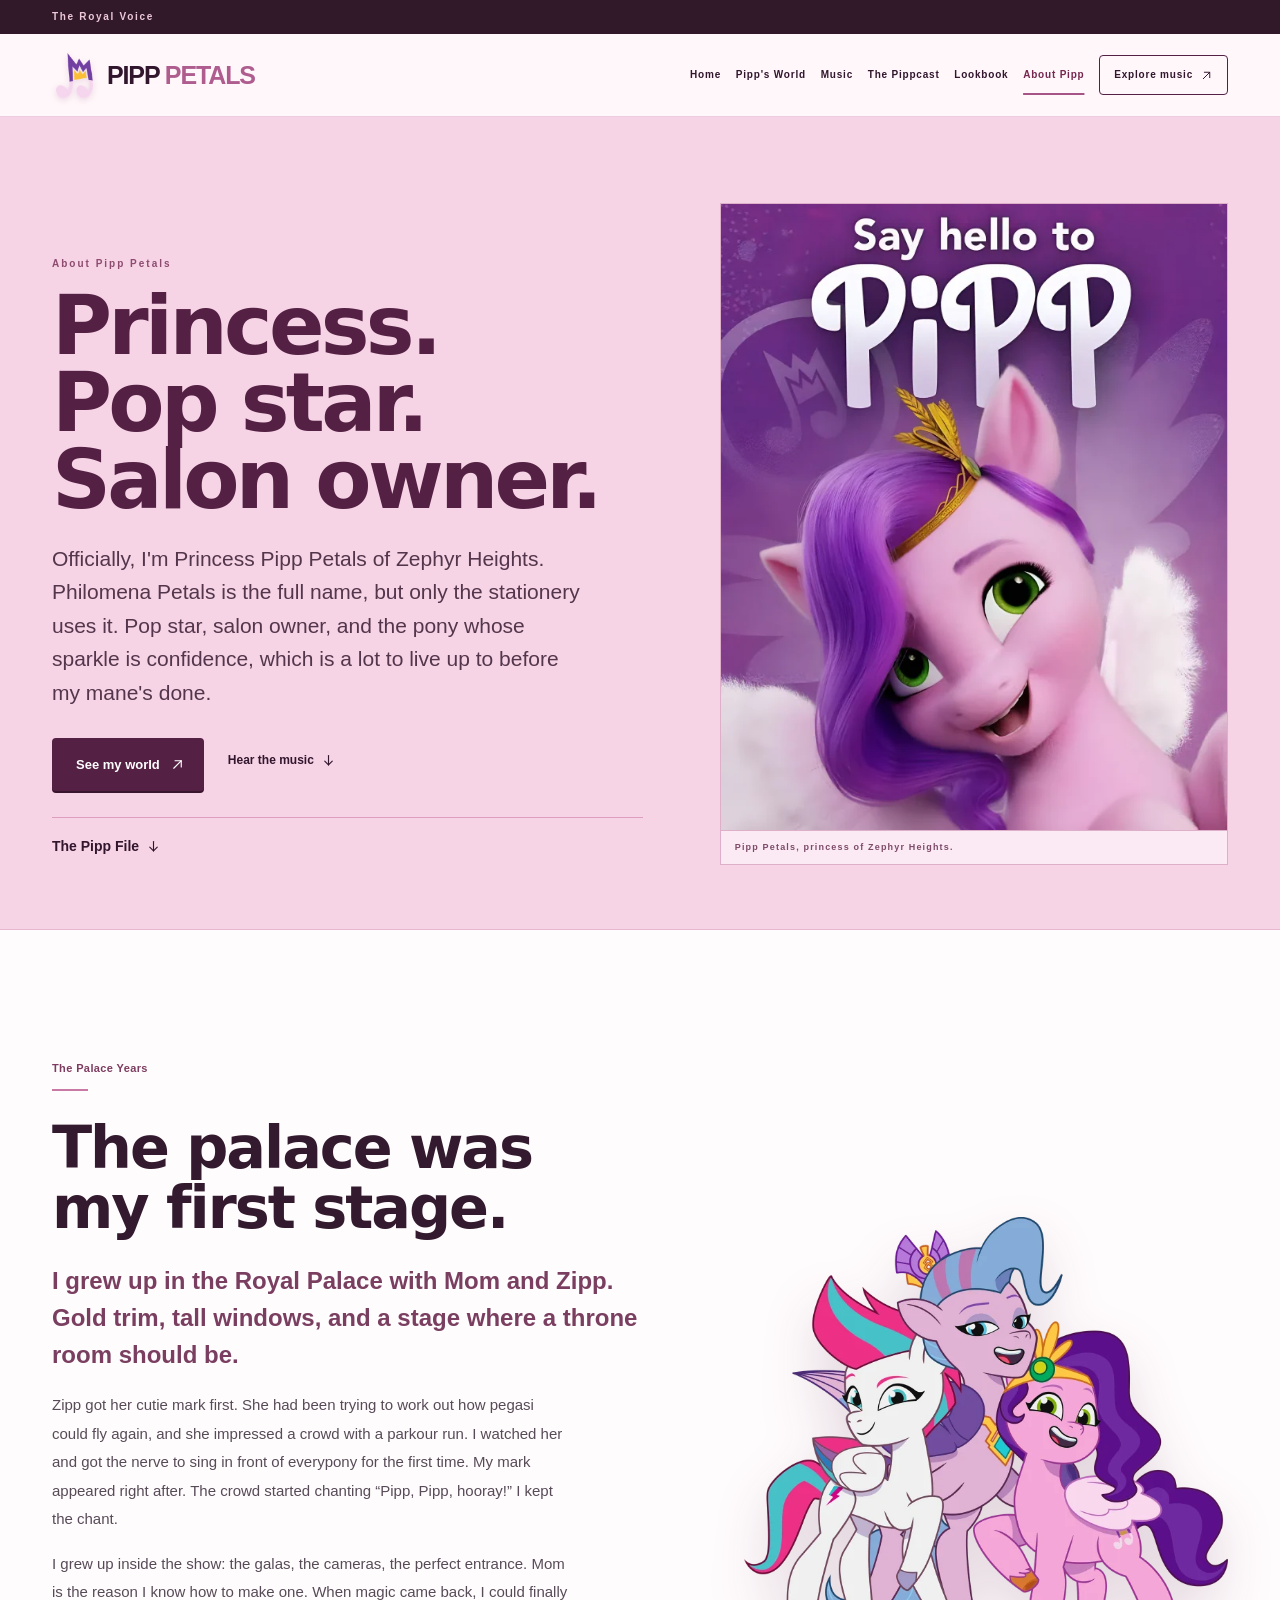
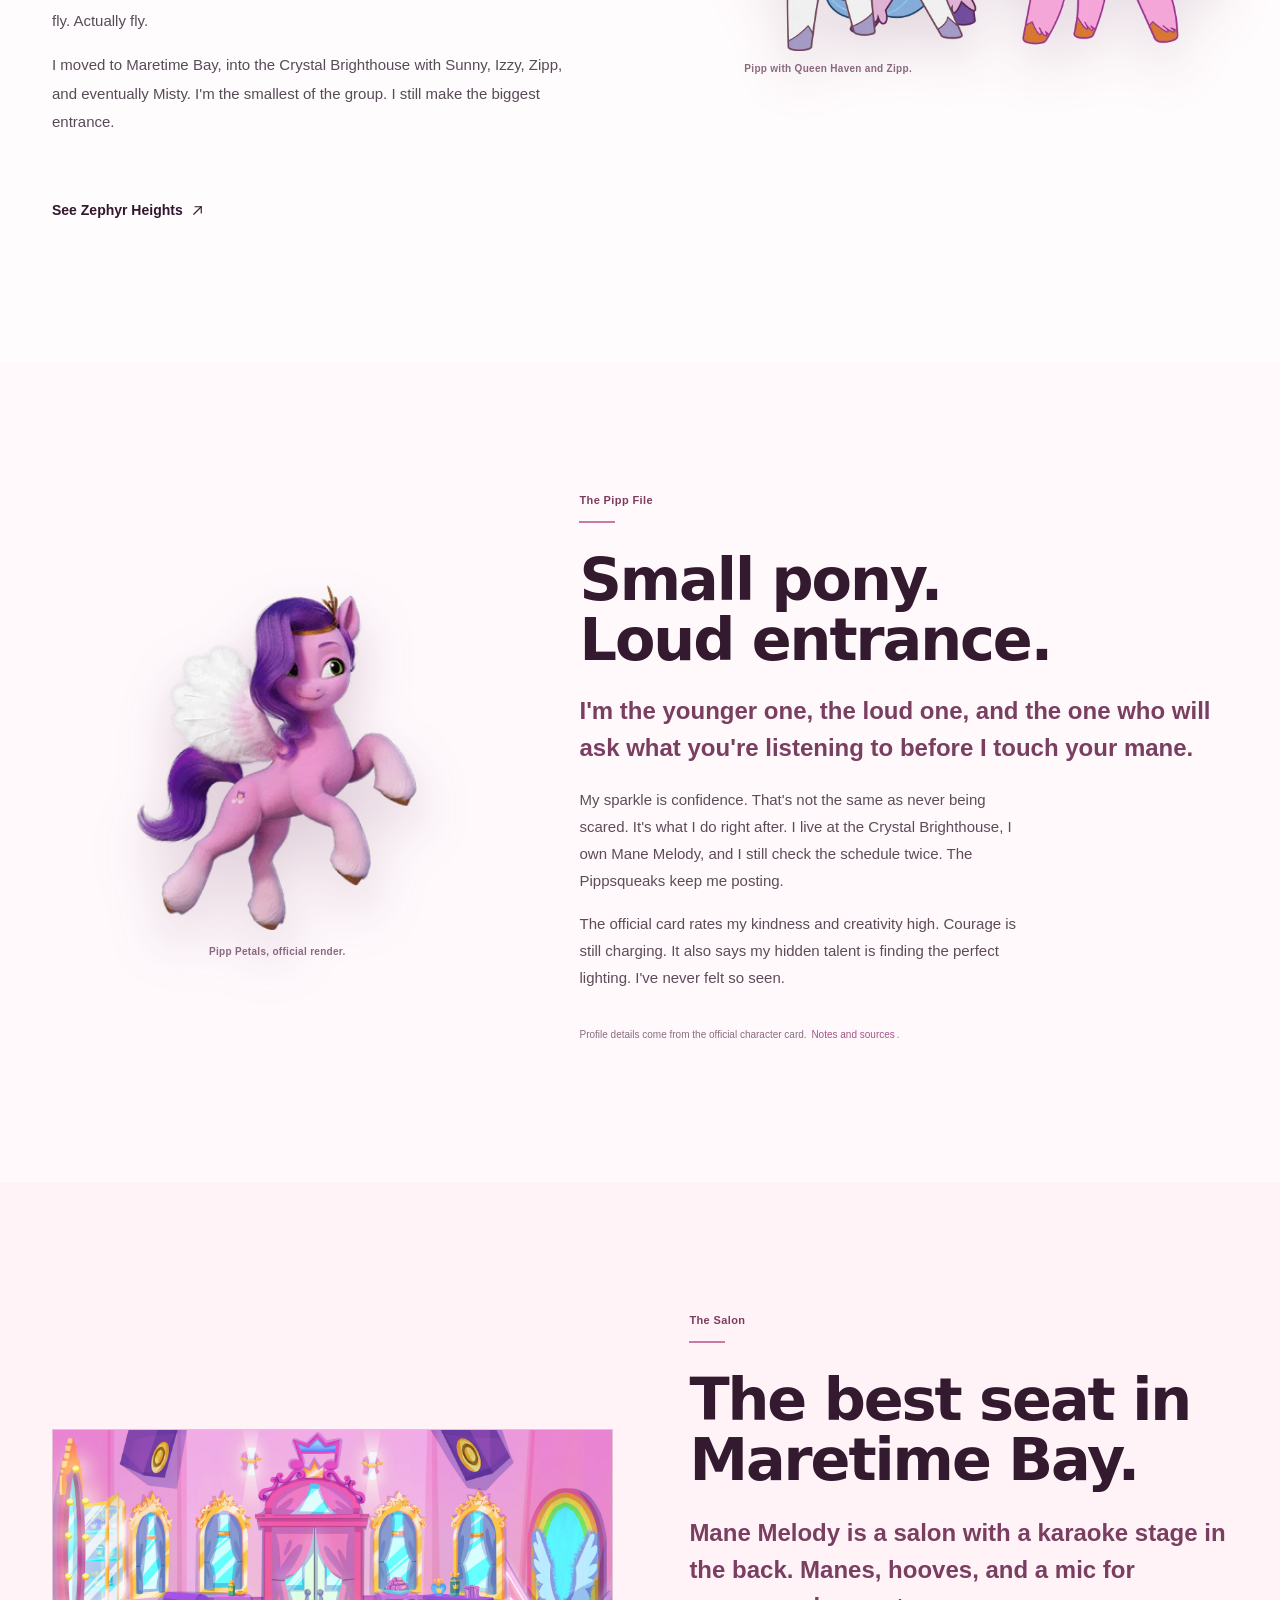
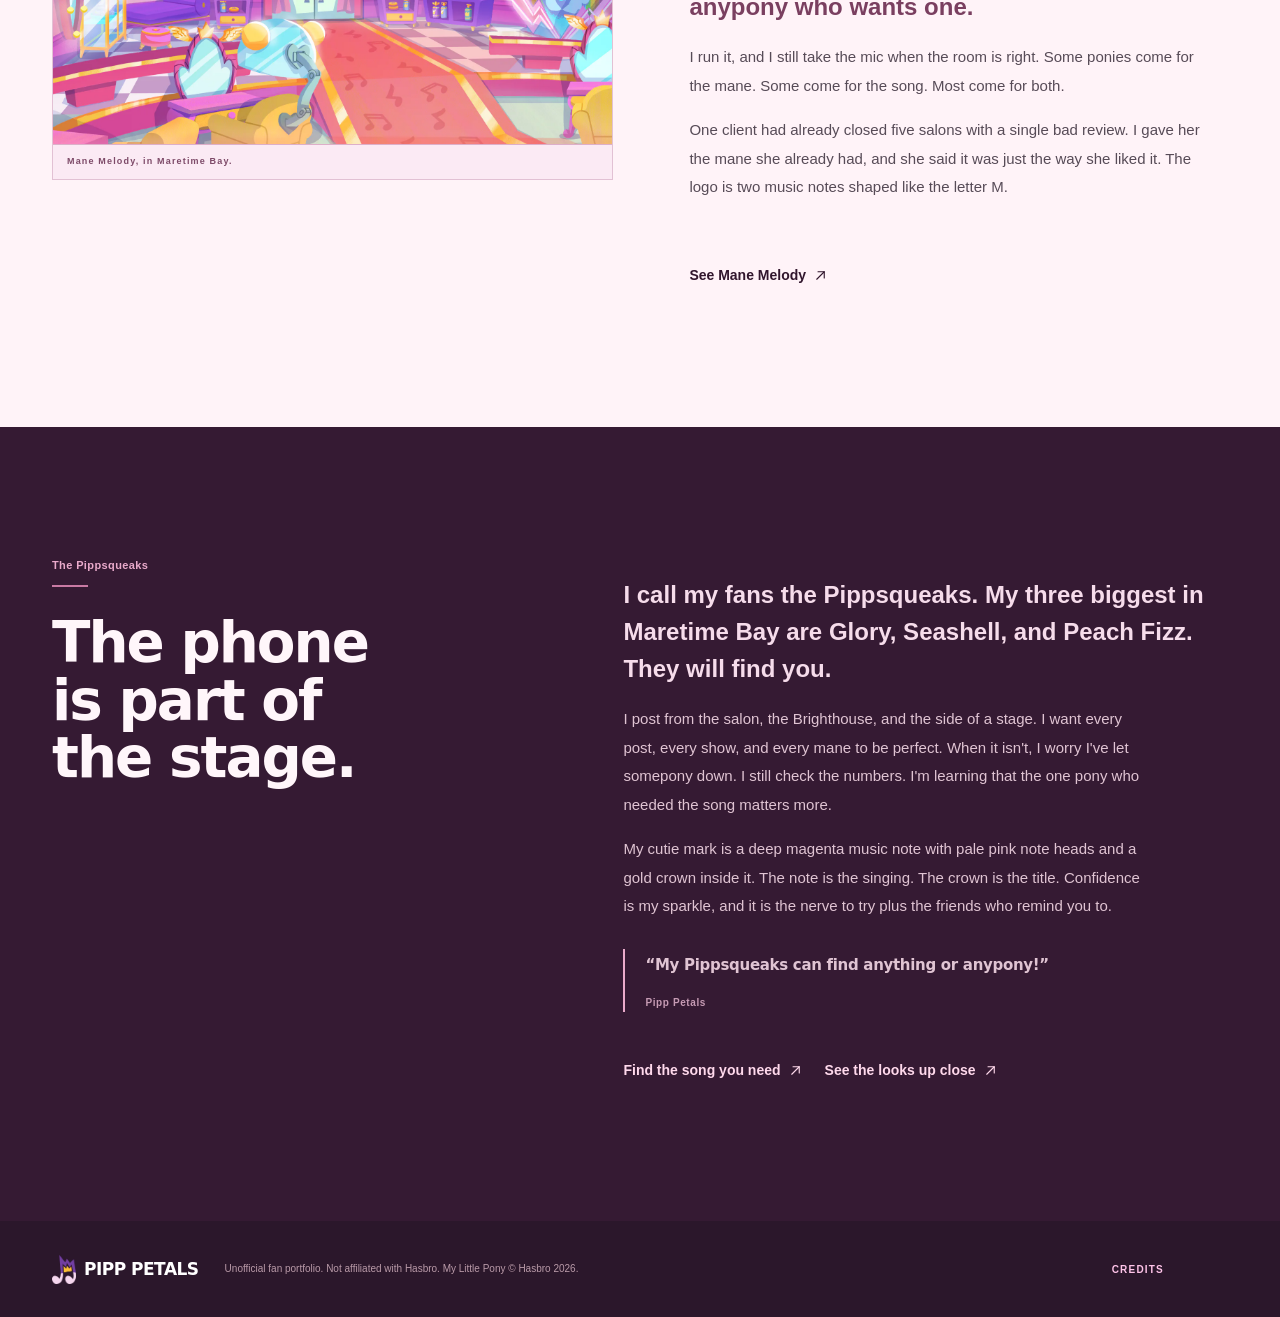
==== commit 41225b38: "deploy: sharper covers, complete tracklists, lookbook, and design pass" ====
--- a/about/index.html
+++ b/about/index.html
@@ -1,4 +1,4 @@
-<!DOCTYPE html><html lang="en"> <head><meta charset="utf-8"><meta name="viewport" content="width=device-width, initial-scale=1"><meta name="theme-color" content="#fff7fa"><meta name="color-scheme" content="light"><meta name="description" content="Pipp Petals grew up in the Royal Palace of Zephyr Heights, moved into the Crystal Brighthouse, and opened Mane Melody in Maretime Bay."><meta property="og:title" content="About Pipp | Princess, pop star, salon owner"><meta property="og:description" content="Pipp Petals grew up in the Royal Palace of Zephyr Heights, moved into the Crystal Brighthouse, and opened Mane Melody in Maretime Bay."><meta property="og:type" content="website"><meta property="og:url" content="https://pipp.pony.my.id/about/"><meta property="og:image" content="https://pipp.pony.my.id/assets/media/og-cover.jpg"><meta property="og:image:width" content="1200"><meta property="og:image:height" content="630"><meta name="twitter:card" content="summary_large_image"><title>About Pipp | Princess, pop star, salon owner</title><link rel="canonical" href="https://pipp.pony.my.id/about/"><link rel="icon" type="image/webp" href="/assets/media/pipp-cutiemark.webp"><link rel="apple-touch-icon" href="/assets/media/pipp-cutiemark.webp"><script>
+<!DOCTYPE html><html lang="en"> <head><meta charset="utf-8"><meta name="viewport" content="width=device-width, initial-scale=1"><meta name="theme-color" content="#fff7fa"><meta name="color-scheme" content="light"><meta name="description" content="Pipp Petals grew up in the Royal Palace of Zephyr Heights, moved into the Crystal Brighthouse, and opened Mane Melody in Maretime Bay."><meta property="og:title" content="About Pipp | Princess, pop star, salon owner"><meta property="og:description" content="Pipp Petals grew up in the Royal Palace of Zephyr Heights, moved into the Crystal Brighthouse, and opened Mane Melody in Maretime Bay."><meta property="og:type" content="website"><meta property="og:url" content="https://salfa12218899-hash.github.io/about/"><meta property="og:image" content="https://salfa12218899-hash.github.io/assets/media/og-cover.jpg"><meta property="og:image:width" content="1200"><meta property="og:image:height" content="630"><meta name="twitter:card" content="summary_large_image"><title>About Pipp | Princess, pop star, salon owner</title><link rel="canonical" href="https://salfa12218899-hash.github.io/about/"><link rel="icon" type="image/webp" href="/assets/media/pipp-cutiemark.webp"><link rel="apple-touch-icon" href="/assets/media/pipp-cutiemark.webp"><script>
       // Runs before paint: enables JS-only motion and guarantees that a
       // broken motion bundle can never leave content invisible.
       document.documentElement.classList.add('has-js', 'js');
@@ -12,9 +12,9 @@
         document.documentElement.classList.add('fonts-ready');
         document.documentElement.classList.remove('motion-failed');
       });
-    </script><link rel="stylesheet" href="/_astro/about.cPPnkASS.css">
-<link rel="stylesheet" href="/_astro/about.BA0yLy1I.css">
-<link rel="stylesheet" href="/_astro/about.BH5k7XUt.css"></head> <body class="subpage about-page"> <a class="skip-link" href="#main">Skip to content</a> <div class="scroll-progress" aria-hidden="true"></div> <div class="topline" data-astro-cid-3ef6ksr2> <div class="shell" data-astro-cid-3ef6ksr2> <span data-astro-cid-3ef6ksr2>The Royal Voice</span> </div> </div> <header class="site-header" id="top" data-astro-cid-3ef6ksr2> <div class="shell nav-inner" data-astro-cid-3ef6ksr2> <a class="wordmark" href="/" aria-label="Pipp Petals, home" data-astro-cid-3ef6ksr2> <img class="brand-cutiemark" src="/assets/media/pipp-cutiemark.webp" alt="" width="45" height="55" decoding="async" data-astro-cid-3ef6ksr2> <span data-astro-cid-3ef6ksr2>PIPP <em data-astro-cid-3ef6ksr2>PETALS</em></span> </a> <nav class="main-nav" id="main-nav" aria-label="Main navigation" data-astro-cid-3ef6ksr2> <a href="/" data-nav="home" data-astro-cid-3ef6ksr2> Home </a><a href="/world/" data-nav="world" data-astro-cid-3ef6ksr2> Pipp&#39;s World </a><a href="/music/" data-nav="music" data-astro-cid-3ef6ksr2> Music </a><a href="/podcast/" data-nav="podcast" data-astro-cid-3ef6ksr2> The Pippcast </a><a href="/about/" data-nav="about" aria-current="page" data-astro-cid-3ef6ksr2> About Pipp </a> <a class="nav-cta" href="/music/" data-astro-cid-3ef6ksr2>Explore music <svg class width="13" height="13" viewBox="0 0 24 24" fill="none" aria-hidden="true" focusable="false"> <g stroke="currentColor" stroke-width="1.8" stroke-linecap="round" stroke-linejoin="round"> <path d="M6 18 18 6"></path> <path d="M8 6h10v10"></path> </g>             </svg></a> </nav> <button class="menu-toggle" type="button" aria-expanded="false" aria-controls="mobile-nav" aria-label="Open navigation" data-astro-cid-3ef6ksr2> <span data-astro-cid-3ef6ksr2></span><span data-astro-cid-3ef6ksr2></span> </button> </div> </header> <!-- Mobile drawer: a real overlay, so it can never widen the document. --> <div class="mobile-nav" id="mobile-nav" data-open="false" role="dialog" aria-modal="true" aria-label="Site navigation" inert data-astro-cid-3ef6ksr2> <div class="mobile-nav-inner" data-astro-cid-3ef6ksr2> <p class="mobile-nav-eyebrow" data-astro-cid-3ef6ksr2>Menu</p> <nav aria-label="Mobile navigation" data-astro-cid-3ef6ksr2> <ul data-astro-cid-3ef6ksr2> <li style="--i:0" data-astro-cid-3ef6ksr2> <a href="/" data-astro-cid-3ef6ksr2> <span class="mobile-nav-index" data-astro-cid-3ef6ksr2>01</span> Home </a> </li><li style="--i:1" data-astro-cid-3ef6ksr2> <a href="/world/" data-astro-cid-3ef6ksr2> <span class="mobile-nav-index" data-astro-cid-3ef6ksr2>02</span> Pipp&#39;s World </a> </li><li style="--i:2" data-astro-cid-3ef6ksr2> <a href="/music/" data-astro-cid-3ef6ksr2> <span class="mobile-nav-index" data-astro-cid-3ef6ksr2>03</span> Music </a> </li><li style="--i:3" data-astro-cid-3ef6ksr2> <a href="/podcast/" data-astro-cid-3ef6ksr2> <span class="mobile-nav-index" data-astro-cid-3ef6ksr2>04</span> The Pippcast </a> </li><li style="--i:4" data-astro-cid-3ef6ksr2> <a href="/about/" aria-current="page" data-astro-cid-3ef6ksr2> <span class="mobile-nav-index" data-astro-cid-3ef6ksr2>05</span> About Pipp </a> </li> </ul> </nav> <a class="mobile-nav-cta" href="/music/" data-astro-cid-3ef6ksr2>Explore music <svg class width="16" height="16" viewBox="0 0 24 24" fill="none" aria-hidden="true" focusable="false"> <g stroke="currentColor" stroke-width="1.8" stroke-linecap="round" stroke-linejoin="round"> <path d="M6 18 18 6"></path> <path d="M8 6h10v10"></path> </g>             </svg></a> </div> </div>  <main id="main">  <section class="about-hero" data-astro-cid-kh7btl4r> <div class="shell about-hero-grid" data-astro-cid-kh7btl4r> <div class="about-hero-copy reveal-text" data-astro-cid-kh7btl4r> <p class="about-eyebrow" data-astro-cid-kh7btl4r>About Pipp Petals</p> <h1 class="text-display" data-astro-cid-kh7btl4r>Princess.<br data-astro-cid-kh7btl4r>Pop star.<br data-astro-cid-kh7btl4r>Salon owner.</h1> <p class="about-lead" data-astro-cid-kh7btl4r>Officially, I'm Princess Pipp Petals of Zephyr Heights. Philomena Petals is the full name, but only the stationery uses it. Pop star, salon owner, and the pony whose sparkle is confidence, which is a lot to live up to before my mane's done.</p> <div class="about-actions" data-astro-cid-kh7btl4r> <a class="pill-link" href="/world/" data-astro-cid-kh7btl4r>See my world <svg class width="15" height="15" viewBox="0 0 24 24" fill="none" aria-hidden="true" focusable="false"> <g stroke="currentColor" stroke-width="1.8" stroke-linecap="round" stroke-linejoin="round"> <path d="M6 18 18 6"></path> <path d="M8 6h10v10"></path> </g>             </svg></a> <a class="text-link" href="/music/" data-astro-cid-kh7btl4r>Hear the music <svg class width="15" height="15" viewBox="0 0 24 24" fill="none" aria-hidden="true" focusable="false">  <g stroke="currentColor" stroke-width="1.8" stroke-linecap="round" stroke-linejoin="round"> <path d="M12 4v15"></path> <path d="m6 13 6 6 6-6"></path> </g>            </svg></a> </div> <dl class="about-vitals" data-astro-cid-kh7btl4r> <div data-astro-cid-kh7btl4r><dt data-astro-cid-kh7btl4r>Sparkle</dt><dd data-astro-cid-kh7btl4r>Confidence</dd></div> <div data-astro-cid-kh7btl4r><dt data-astro-cid-kh7btl4r>Hometown</dt><dd data-astro-cid-kh7btl4r>Zephyr Heights</dd></div> <div data-astro-cid-kh7btl4r><dt data-astro-cid-kh7btl4r>Home</dt><dd data-astro-cid-kh7btl4r>Crystal Brighthouse</dd></div> <div data-astro-cid-kh7btl4r><dt data-astro-cid-kh7btl4r>Salon</dt><dd data-astro-cid-kh7btl4r>Mane Melody</dd></div> </dl> </div> <figure class="about-poster-new reveal-image" data-astro-cid-kh7btl4r> <img src="/assets/media/pipp-cover-640.webp" alt="Pipp Petals with her violet mane against a purple backdrop" width="1400" height="1731" fetchpriority="high" decoding="async" srcset="/assets/media/pipp-cover-640.webp 640w, /assets/media/pipp-cover.webp 1400w" sizes="(max-width: 900px) 90vw, 42vw" data-astro-cid-kh7btl4r> <figcaption data-astro-cid-kh7btl4r>Pipp Petals, princess of Zephyr Heights.</figcaption> </figure> </div> </section> <section class="section about-story" data-astro-cid-kh7btl4r> <div class="shell story-grid" data-astro-cid-kh7btl4r> <div class="story-copy reveal-text" data-astro-cid-kh7btl4r> <span class="section-label" data-astro-cid-kh7btl4r>The Palace Years</span> <h2 data-astro-cid-kh7btl4r>I performed before I could fly.</h2> <p class="lead" data-astro-cid-kh7btl4r>I grew up in the Royal Palace with Mom and Zipp. Gold trim, tall windows, and one family rule: never let them see the wires.</p> <p data-astro-cid-kh7btl4r>For years, Zephyr Heights believed we could fly. We couldn't. The palace ran on wires, careful lighting, and a control room above the throne. I knew. I played along. I was good at it.</p> <p data-astro-cid-kh7btl4r>I grew up inside the show: the galas, the cameras, the perfect entrance. Mom is the reason I know how to make one. She is also the reason I know what it costs to keep it going. Then the secret came apart in front of everypony. I joined Zipp and my new friends to bring magic back. At first I was saving my reputation. Somewhere in Bridlewood, it stopped being about that.</p> <p data-astro-cid-kh7btl4r>Magic came back. I could finally fly. Actually fly. I moved to Maretime Bay, into the Crystal Brighthouse with Sunny, Izzy, Zipp, and eventually Misty. I'm the smallest of the group. I still make the biggest entrance.</p> <a class="editorial-link" href="/world/#zephyr-heights" data-astro-cid-kh7btl4r>See Zephyr Heights <svg class width="15" height="15" viewBox="0 0 24 24" fill="none" aria-hidden="true" focusable="false"> <g stroke="currentColor" stroke-width="1.8" stroke-linecap="round" stroke-linejoin="round"> <path d="M6 18 18 6"></path> <path d="M8 6h10v10"></path> </g>             </svg></a> </div> <figure class="story-figure reveal-image" data-astro-cid-kh7btl4r> <img src="/assets/media/pipp-royal-family-700.webp" srcset="/assets/media/pipp-royal-family-700.webp 700w, /assets/media/pipp-royal-family.webp 1400w" sizes="(max-width: 900px) 90vw, 42vw" width="1400" height="1256" alt="Queen Haven with Zipp Storm and Pipp Petals, smiling together" loading="lazy" decoding="async" data-astro-cid-kh7btl4r> <figcaption data-astro-cid-kh7btl4r>Pipp with Queen Haven and Zipp.</figcaption> </figure> </div> </section> <section class="section about-file" id="pipp-file" data-astro-cid-kh7btl4r> <div class="shell file-grid" data-astro-cid-kh7btl4r> <figure class="file-art reveal-image" data-astro-cid-kh7btl4r> <img src="/assets/media/pipp-render-cmm.webp" width="255" height="314" alt="Pipp Petals standing with her wings open" loading="lazy" decoding="async" data-astro-cid-kh7btl4r> <figcaption data-astro-cid-kh7btl4r>Pipp Petals, official render.</figcaption> </figure> <div class="file-copy reveal-text" data-astro-cid-kh7btl4r> <span class="section-label" data-astro-cid-kh7btl4r>The Pipp File</span> <h2 data-astro-cid-kh7btl4r>Small pony. Loud entrance.</h2> <p class="lead" data-astro-cid-kh7btl4r>I'm the younger one, the loud one, and the one who will ask what you're listening to before I touch your mane.</p> <p data-astro-cid-kh7btl4r>My sparkle is confidence. That's not the same as never being scared. It's what I do right after. I live at the Crystal Brighthouse, I own Mane Melody, and Jazz and Rocky keep me from burning it down. The Pippsqueaks keep me posting.</p> <p data-astro-cid-kh7btl4r>The official card rates my kindness and creativity high. Courage is still charging. It also says my hidden talent is finding the perfect lighting. I've never felt so seen.</p> <p class="file-source" data-astro-cid-kh7btl4r>Profile details come from the official character card. <a href="/credits/#canon" data-astro-cid-kh7btl4r>Notes and sources</a>.</p> </div> </div> </section> <section class="section about-salon" id="mane-melody" data-astro-cid-kh7btl4r> <div class="shell salon-grid" data-astro-cid-kh7btl4r> <figure class="salon-photo-new reveal-image" data-astro-cid-kh7btl4r> <img src="/assets/media/pipp-salon-640.webp" alt="The inside of Mane Melody: pink walls, gold mirrors, styling chairs and a red carpet" width="1600" height="900" loading="lazy" decoding="async" srcset="/assets/media/pipp-salon-640.webp 640w, /assets/media/pipp-salon.webp 1600w" sizes="(max-width: 900px) 90vw, 52vw" data-astro-cid-kh7btl4r> <figcaption data-astro-cid-kh7btl4r>Mane Melody, in Maretime Bay.</figcaption> </figure> <div class="salon-copy reveal-text" data-astro-cid-kh7btl4r> <span class="section-label" data-astro-cid-kh7btl4r>The Salon</span> <h2 data-astro-cid-kh7btl4r>The best seat in Maretime Bay.</h2> <p class="lead" data-astro-cid-kh7btl4r>My salon is white brick outside, pink walls and a red carpet inside, with a stage shaped like a giant boombox.</p> <p data-astro-cid-kh7btl4r>I run it with Jazz Hooves and Rocky Riff. Jazz handles the hooficures and the harmonies; Rocky does hair. Between us, manes, hooves, and the occasional duet.</p> <p data-astro-cid-kh7btl4r>Phyllis Cloverleaf had already closed five salons with one bad review. I gave her the mane she already had, and she said it was just the way she liked it. The logo is two music notes shaped like the letter M.</p> <a class="editorial-link" href="/world/#mane-melody" data-astro-cid-kh7btl4r>See Mane Melody <svg class width="15" height="15" viewBox="0 0 24 24" fill="none" aria-hidden="true" focusable="false"> <g stroke="currentColor" stroke-width="1.8" stroke-linecap="round" stroke-linejoin="round"> <path d="M6 18 18 6"></path> <path d="M8 6h10v10"></path> </g>             </svg></a> </div> </div> </section> <section class="section about-note" data-astro-cid-kh7btl4r> <div class="shell note-grid" data-astro-cid-kh7btl4r> <div data-astro-cid-kh7btl4r> <span class="section-label" data-astro-cid-kh7btl4r>The Pippsqueaks</span> <h2 data-astro-cid-kh7btl4r>The phone is part of the stage.</h2> </div> <div class="note-copy" data-astro-cid-kh7btl4r> <p class="lead" data-astro-cid-kh7btl4r>I call my fans the Pippsqueaks. My three biggest in Maretime Bay are Glory, Seashell, and Peach Fizz. They will find you.</p> <p data-astro-cid-kh7btl4r>I post from the salon, the Brighthouse, and the side of a stage. I want every post, every show, and every mane to be perfect. When it isn't, I worry I've let somepony down. I still check the numbers. I'm learning that the one pony who needed the song matters more.</p> <p data-astro-cid-kh7btl4r>My favorite holiday is Nightmare Night. I will absolutely try to scare you. I also hate being sick, because being sick means sitting still.</p> <p data-astro-cid-kh7btl4r>My cutie mark is a music note with a gold crown. Confidence is my sparkle. It is the nerve to try, and the friends who remind you to.</p> <blockquote class="pull-quote" data-astro-cid-kh7btl4r> <p data-astro-cid-kh7btl4r>“My Pippsqueaks can find anything or anypony!”</p> <footer data-astro-cid-kh7btl4r>Pipp Petals</footer> </blockquote> <a class="editorial-link" href="/music/" data-astro-cid-kh7btl4r>Find the song you need <svg class width="15" height="15" viewBox="0 0 24 24" fill="none" aria-hidden="true" focusable="false"> <g stroke="currentColor" stroke-width="1.8" stroke-linecap="round" stroke-linejoin="round"> <path d="M6 18 18 6"></path> <path d="M8 6h10v10"></path> </g>             </svg></a> </div> </div> </section> <section class="section about-lookbook" id="lookbook" data-astro-cid-kh7btl4r> <div class="shell" data-astro-cid-kh7btl4r> <div class="section-intro" data-astro-cid-kh7btl4r> <div data-astro-cid-kh7btl4r> <span class="section-label" data-astro-cid-kh7btl4r>The Lookbook</span> <h2 data-astro-cid-kh7btl4r>The looks, up close.</h2> </div> <p data-astro-cid-kh7btl4r>Looks from A New Generation, Princess for a Day, and the Tell Your Tale era.</p> </div> <div class="lookbook-grid reveal-group" data-gallery data-astro-cid-kh7btl4r> <figure data-astro-cid-kh7btl4r><a href="/assets/media/pipp-poster-clean.webp" data-pswp-width="1400" data-pswp-height="2212" aria-label="Open the Pipp poster" data-astro-cid-kh7btl4r><img height="2212" width="1400" src="/assets/media/pipp-poster-clean-640.webp" srcset="/assets/media/pipp-poster-clean-640.webp 640w, /assets/media/pipp-poster-clean.webp 1400w" sizes="(max-width: 680px) 46vw, 24vw" alt="Pipp Petals under the Pipp wordmark" loading="lazy" decoding="async" data-astro-cid-kh7btl4r></a></figure> <figure data-astro-cid-kh7btl4r><a href="/assets/media/pipp-princess-clean.webp" data-pswp-width="800" data-pswp-height="1400" aria-label="Open Pipp from Princess for a Day" data-astro-cid-kh7btl4r><img height="1400" width="800" src="/assets/media/pipp-princess-clean-640.webp" srcset="/assets/media/pipp-princess-clean-640.webp 640w, /assets/media/pipp-princess-clean.webp 800w" sizes="(max-width: 680px) 46vw, 24vw" alt="Pipp Petals in the Princess for a Day poster" loading="lazy" decoding="async" data-astro-cid-kh7btl4r></a></figure> <figure data-astro-cid-kh7btl4r><a href="/assets/media/pipp-intro.webp" data-pswp-width="1400" data-pswp-height="1508" aria-label="Open Pipp at the Mane Melody crown" data-astro-cid-kh7btl4r><img height="1508" width="1400" src="/assets/media/pipp-intro-640.webp" srcset="/assets/media/pipp-intro-640.webp 640w, /assets/media/pipp-intro.webp 1400w" sizes="(max-width: 680px) 46vw, 24vw" alt="Pipp leaning against the golden Mane Melody crown mark" loading="lazy" decoding="async" data-astro-cid-kh7btl4r></a></figure> <figure data-astro-cid-kh7btl4r><a href="/assets/media/pipp-looks.webp" data-pswp-width="1400" data-pswp-height="1400" aria-label="Open Pipp style collage" data-astro-cid-kh7btl4r><img height="1400" width="1400" src="/assets/media/pipp-looks-640.webp" srcset="/assets/media/pipp-looks-640.webp 640w, /assets/media/pipp-looks.webp 1400w" sizes="(max-width: 680px) 46vw, 24vw" alt="Pipp style collage" loading="lazy" decoding="async" data-astro-cid-kh7btl4r></a></figure> </div> </div> </section> <script type="module" src="/_astro/about.astro_astro_type_script_index_0_lang.CX50MiI-.js"></script>  </main> <footer class="footer" data-astro-cid-sz7xmlte> <div class="shell footer-inner" data-astro-cid-sz7xmlte> <a href="/" class="footer-brand" aria-label="Pipp Petals, home" data-astro-cid-sz7xmlte> <img src="/assets/media/pipp-cutiemark.webp" alt="" width="32" height="39" loading="lazy" decoding="async" data-astro-cid-sz7xmlte>
+    </script><link rel="stylesheet" href="/_astro/about.BNvna_So.css">
+<link rel="stylesheet" href="/_astro/about.D6ATFZbg.css"></head> <body class="subpage about-page"> <a class="skip-link" href="#main">Skip to content</a> <div class="topline" data-astro-cid-3ef6ksr2> <div class="shell" data-astro-cid-3ef6ksr2> <span data-astro-cid-3ef6ksr2>The Royal Voice</span> </div> </div> <header class="site-header" id="top" data-astro-cid-3ef6ksr2> <div class="shell nav-inner" data-astro-cid-3ef6ksr2> <a class="wordmark" href="/" aria-label="Pipp Petals, home" data-astro-cid-3ef6ksr2> <img class="brand-cutiemark" src="/assets/media/pipp-cutiemark.webp" alt="" width="45" height="55" decoding="async" data-astro-cid-3ef6ksr2> <span data-astro-cid-3ef6ksr2>PIPP <em data-astro-cid-3ef6ksr2>PETALS</em></span> </a> <nav class="main-nav" id="main-nav" aria-label="Main navigation" data-astro-cid-3ef6ksr2> <a href="/" data-nav="home" data-astro-cid-3ef6ksr2> Home </a><a href="/world/" data-nav="world" data-astro-cid-3ef6ksr2> Pipp&#39;s World </a><a href="/music/" data-nav="music" data-astro-cid-3ef6ksr2> Music </a><a href="/podcast/" data-nav="podcast" data-astro-cid-3ef6ksr2> The Pippcast </a><a href="/lookbook/" data-nav="lookbook" data-astro-cid-3ef6ksr2> Lookbook </a><a href="/about/" data-nav="about" aria-current="page" data-astro-cid-3ef6ksr2> About Pipp </a> <a class="nav-cta" href="/music/" data-astro-cid-3ef6ksr2>Explore music <svg class width="13" height="13" viewBox="0 0 24 24" fill="none" aria-hidden="true" focusable="false"> <g stroke="currentColor" stroke-width="1.8" stroke-linecap="round" stroke-linejoin="round"> <path d="M6 18 18 6"></path> <path d="M8 6h10v10"></path> </g>              </svg></a> </nav> <button class="menu-toggle" type="button" aria-expanded="false" aria-controls="mobile-nav" aria-label="Open navigation" data-astro-cid-3ef6ksr2> <span data-astro-cid-3ef6ksr2></span><span data-astro-cid-3ef6ksr2></span> </button> </div> </header> <!-- Mobile drawer: a real overlay, so it can never widen the document. --> <div class="mobile-nav" id="mobile-nav" data-open="false" role="dialog" aria-modal="true" aria-label="Site navigation" inert data-astro-cid-3ef6ksr2> <div class="mobile-nav-inner" data-astro-cid-3ef6ksr2> <p class="mobile-nav-eyebrow" data-astro-cid-3ef6ksr2>Menu</p> <nav aria-label="Mobile navigation" data-astro-cid-3ef6ksr2> <ul data-astro-cid-3ef6ksr2> <li style="--i:0" data-astro-cid-3ef6ksr2> <a href="/" data-astro-cid-3ef6ksr2> <span class="mobile-nav-index" data-astro-cid-3ef6ksr2>01</span> Home </a> </li><li style="--i:1" data-astro-cid-3ef6ksr2> <a href="/world/" data-astro-cid-3ef6ksr2> <span class="mobile-nav-index" data-astro-cid-3ef6ksr2>02</span> Pipp&#39;s World </a> </li><li style="--i:2" data-astro-cid-3ef6ksr2> <a href="/music/" data-astro-cid-3ef6ksr2> <span class="mobile-nav-index" data-astro-cid-3ef6ksr2>03</span> Music </a> </li><li style="--i:3" data-astro-cid-3ef6ksr2> <a href="/podcast/" data-astro-cid-3ef6ksr2> <span class="mobile-nav-index" data-astro-cid-3ef6ksr2>04</span> The Pippcast </a> </li><li style="--i:4" data-astro-cid-3ef6ksr2> <a href="/lookbook/" data-astro-cid-3ef6ksr2> <span class="mobile-nav-index" data-astro-cid-3ef6ksr2>05</span> Lookbook </a> </li><li style="--i:5" data-astro-cid-3ef6ksr2> <a href="/about/" aria-current="page" data-astro-cid-3ef6ksr2> <span class="mobile-nav-index" data-astro-cid-3ef6ksr2>06</span> About Pipp </a> </li> </ul> </nav> <a class="mobile-nav-cta" href="/music/" data-astro-cid-3ef6ksr2>Explore music <svg class width="16" height="16" viewBox="0 0 24 24" fill="none" aria-hidden="true" focusable="false"> <g stroke="currentColor" stroke-width="1.8" stroke-linecap="round" stroke-linejoin="round"> <path d="M6 18 18 6"></path> <path d="M8 6h10v10"></path> </g>              </svg></a> </div> </div>  <main id="main">  <section class="about-hero" data-astro-cid-kh7btl4r> <div class="shell about-hero-grid" data-astro-cid-kh7btl4r> <div class="about-hero-copy reveal-text" data-astro-cid-kh7btl4r> <p class="about-eyebrow" data-astro-cid-kh7btl4r>About Pipp Petals</p> <h1 class="text-display" data-astro-cid-kh7btl4r>Princess.<br data-astro-cid-kh7btl4r>Pop star.<br data-astro-cid-kh7btl4r>Salon owner.</h1> <p class="about-lead" data-astro-cid-kh7btl4r>Officially, I'm Princess Pipp Petals of Zephyr Heights. Philomena Petals is the full name, but only the stationery uses it. Pop star, salon owner, and the pony whose sparkle is confidence, which is a lot to live up to before my mane's done.</p> <div class="about-actions" data-astro-cid-kh7btl4r> <a class="pill-link" href="/world/" data-astro-cid-kh7btl4r>See my world <svg class width="15" height="15" viewBox="0 0 24 24" fill="none" aria-hidden="true" focusable="false"> <g stroke="currentColor" stroke-width="1.8" stroke-linecap="round" stroke-linejoin="round"> <path d="M6 18 18 6"></path> <path d="M8 6h10v10"></path> </g>              </svg></a> <a class="text-link" href="/music/" data-astro-cid-kh7btl4r>Hear the music <svg class width="15" height="15" viewBox="0 0 24 24" fill="none" aria-hidden="true" focusable="false">  <g stroke="currentColor" stroke-width="1.8" stroke-linecap="round" stroke-linejoin="round"> <path d="M12 4v15"></path> <path d="m6 13 6 6 6-6"></path> </g>             </svg></a> </div> <a class="editorial-link about-file-link" href="#pipp-file" data-astro-cid-kh7btl4r>The Pipp File <svg class width="15" height="15" viewBox="0 0 24 24" fill="none" aria-hidden="true" focusable="false">  <g stroke="currentColor" stroke-width="1.8" stroke-linecap="round" stroke-linejoin="round"> <path d="M12 4v15"></path> <path d="m6 13 6 6 6-6"></path> </g>             </svg></a> </div> <figure class="about-poster-new reveal-image" data-astro-cid-kh7btl4r> <img src="/assets/media/pipp-cover-640.webp" alt="Pipp Petals with her violet mane against a purple backdrop" width="1400" height="1731" fetchpriority="high" decoding="async" srcset="/assets/media/pipp-cover-640.webp 640w, /assets/media/pipp-cover.webp 1400w" sizes="(max-width: 900px) 90vw, 42vw" data-astro-cid-kh7btl4r> <figcaption data-astro-cid-kh7btl4r>Pipp Petals, princess of Zephyr Heights.</figcaption> </figure> </div> </section> <section class="section about-story" data-astro-cid-kh7btl4r> <div class="shell story-grid" data-astro-cid-kh7btl4r> <div class="story-copy reveal-text" data-astro-cid-kh7btl4r> <span class="section-label" data-astro-cid-kh7btl4r>The Palace Years</span> <h2 data-astro-cid-kh7btl4r>The palace was my first stage.</h2> <p class="lead" data-astro-cid-kh7btl4r>I grew up in the Royal Palace with Mom and Zipp. Gold trim, tall windows, and a stage where a throne room should be.</p> <p data-astro-cid-kh7btl4r>Zipp got her cutie mark first. She had been trying to work out how pegasi could fly again, and she impressed a crowd with a parkour run. I watched her and got the nerve to sing in front of everypony for the first time. My mark appeared right after. The crowd started chanting “Pipp, Pipp, hooray!” I kept the chant.</p> <p data-astro-cid-kh7btl4r>I grew up inside the show: the galas, the cameras, the perfect entrance. Mom is the reason I know how to make one. When magic came back, I could finally fly. Actually fly.</p> <p data-astro-cid-kh7btl4r>I moved to Maretime Bay, into the Crystal Brighthouse with Sunny, Izzy, Zipp, and eventually Misty. I'm the smallest of the group. I still make the biggest entrance.</p> <a class="editorial-link" href="/world/#zephyr-heights" data-astro-cid-kh7btl4r>See Zephyr Heights <svg class width="15" height="15" viewBox="0 0 24 24" fill="none" aria-hidden="true" focusable="false"> <g stroke="currentColor" stroke-width="1.8" stroke-linecap="round" stroke-linejoin="round"> <path d="M6 18 18 6"></path> <path d="M8 6h10v10"></path> </g>              </svg></a> </div> <figure class="story-figure reveal-image" data-astro-cid-kh7btl4r> <img src="/assets/media/pipp-royal-family-700.webp" srcset="/assets/media/pipp-royal-family-700.webp 700w, /assets/media/pipp-royal-family.webp 1400w" sizes="(max-width: 900px) 90vw, 42vw" width="1400" height="1256" alt="Queen Haven with Zipp Storm and Pipp Petals, smiling together" loading="lazy" decoding="async" data-astro-cid-kh7btl4r> <figcaption data-astro-cid-kh7btl4r>Pipp with Queen Haven and Zipp.</figcaption> </figure> </div> </section> <section class="section about-file" id="pipp-file" data-astro-cid-kh7btl4r> <div class="shell file-grid" data-astro-cid-kh7btl4r> <figure class="file-art reveal-image" data-astro-cid-kh7btl4r> <img src="/assets/media/pipp-render-cmm.webp" width="255" height="314" alt="Pipp Petals standing with her wings open" loading="lazy" decoding="async" data-astro-cid-kh7btl4r> <figcaption data-astro-cid-kh7btl4r>Pipp Petals, official render.</figcaption> </figure> <div class="file-copy reveal-text" data-astro-cid-kh7btl4r> <span class="section-label" data-astro-cid-kh7btl4r>The Pipp File</span> <h2 data-astro-cid-kh7btl4r>Small pony. Loud entrance.</h2> <p class="lead" data-astro-cid-kh7btl4r>I'm the younger one, the loud one, and the one who will ask what you're listening to before I touch your mane.</p> <p data-astro-cid-kh7btl4r>My sparkle is confidence. That's not the same as never being scared. It's what I do right after. I live at the Crystal Brighthouse, I own Mane Melody, and I still check the schedule twice. The Pippsqueaks keep me posting.</p> <p data-astro-cid-kh7btl4r>The official card rates my kindness and creativity high. Courage is still charging. It also says my hidden talent is finding the perfect lighting. I've never felt so seen.</p> <p class="file-source" data-astro-cid-kh7btl4r>Profile details come from the official character card. <a href="/credits/#canon" data-astro-cid-kh7btl4r>Notes and sources</a>.</p> </div> </div> </section> <section class="section about-salon" id="mane-melody" data-astro-cid-kh7btl4r> <div class="shell salon-grid" data-astro-cid-kh7btl4r> <figure class="salon-photo-new reveal-image" data-astro-cid-kh7btl4r> <img src="/assets/media/pipp-salon-640.webp" alt="The inside of Mane Melody: pink walls, gold mirrors, styling chairs and a red carpet" width="1600" height="900" loading="lazy" decoding="async" srcset="/assets/media/pipp-salon-640.webp 640w, /assets/media/pipp-salon.webp 1600w" sizes="(max-width: 900px) 90vw, 52vw" data-astro-cid-kh7btl4r> <figcaption data-astro-cid-kh7btl4r>Mane Melody, in Maretime Bay.</figcaption> </figure> <div class="salon-copy reveal-text" data-astro-cid-kh7btl4r> <span class="section-label" data-astro-cid-kh7btl4r>The Salon</span> <h2 data-astro-cid-kh7btl4r>The best seat in Maretime Bay.</h2> <p class="lead" data-astro-cid-kh7btl4r>Mane Melody is a salon with a karaoke stage in the back. Manes, hooves, and a mic for anypony who wants one.</p> <p data-astro-cid-kh7btl4r>I run it, and I still take the mic when the room is right. Some ponies come for the mane. Some come for the song. Most come for both.</p> <p data-astro-cid-kh7btl4r>One client had already closed five salons with a single bad review. I gave her the mane she already had, and she said it was just the way she liked it. The logo is two music notes shaped like the letter M.</p> <a class="editorial-link" href="/world/#mane-melody" data-astro-cid-kh7btl4r>See Mane Melody <svg class width="15" height="15" viewBox="0 0 24 24" fill="none" aria-hidden="true" focusable="false"> <g stroke="currentColor" stroke-width="1.8" stroke-linecap="round" stroke-linejoin="round"> <path d="M6 18 18 6"></path> <path d="M8 6h10v10"></path> </g>              </svg></a> </div> </div> </section> <section class="section about-note" data-astro-cid-kh7btl4r> <div class="shell note-grid" data-astro-cid-kh7btl4r> <div data-astro-cid-kh7btl4r> <span class="section-label" data-astro-cid-kh7btl4r>The Pippsqueaks</span> <h2 data-astro-cid-kh7btl4r>The phone is part of the stage.</h2> </div> <div class="note-copy" data-astro-cid-kh7btl4r> <p class="lead" data-astro-cid-kh7btl4r>I call my fans the Pippsqueaks. My three biggest in Maretime Bay are Glory, Seashell, and Peach Fizz. They will find you.</p> <p data-astro-cid-kh7btl4r>I post from the salon, the Brighthouse, and the side of a stage. I want every post, every show, and every mane to be perfect. When it isn't, I worry I've let somepony down. I still check the numbers. I'm learning that the one pony who needed the song matters more.</p> <p data-astro-cid-kh7btl4r>My cutie mark is a deep magenta music note with pale pink note heads and a gold crown inside it. The note is the singing. The crown is the title. Confidence is my sparkle, and it is the nerve to try plus the friends who remind you to.</p> <blockquote class="pull-quote" data-astro-cid-kh7btl4r> <p data-astro-cid-kh7btl4r>“My Pippsqueaks can find anything or anypony!”</p> <footer data-astro-cid-kh7btl4r>Pipp Petals</footer> </blockquote> <div class="note-links" data-astro-cid-kh7btl4r> <a class="editorial-link" href="/music/" data-astro-cid-kh7btl4r>Find the song you need <svg class width="15" height="15" viewBox="0 0 24 24" fill="none" aria-hidden="true" focusable="false"> <g stroke="currentColor" stroke-width="1.8" stroke-linecap="round" stroke-linejoin="round"> <path d="M6 18 18 6"></path> <path d="M8 6h10v10"></path> </g>              </svg></a> <a class="editorial-link" href="/lookbook/" data-astro-cid-kh7btl4r>See the looks up close <svg class width="15" height="15" viewBox="0 0 24 24" fill="none" aria-hidden="true" focusable="false"> <g stroke="currentColor" stroke-width="1.8" stroke-linecap="round" stroke-linejoin="round"> <path d="M6 18 18 6"></path> <path d="M8 6h10v10"></path> </g>              </svg></a> </div> </div> </div> </section>  </main> <footer class="footer" data-astro-cid-sz7xmlte> <div class="shell footer-inner" data-astro-cid-sz7xmlte> <a href="/" class="footer-brand" aria-label="Pipp Petals, home" data-astro-cid-sz7xmlte> <img src="/assets/media/pipp-cutiemark.webp" alt="" width="24" height="30" loading="lazy" decoding="async" data-astro-cid-sz7xmlte>
 PIPP PETALS
-</a> <nav class="footer-nav" aria-label="Footer" data-astro-cid-sz7xmlte> <a href="/" data-astro-cid-sz7xmlte>Home</a> <a href="/world/" data-astro-cid-sz7xmlte>Pipp's World</a> <a href="/music/" data-astro-cid-sz7xmlte>Music</a> <a href="/podcast/" data-astro-cid-sz7xmlte>The Pippcast</a> <a href="/about/" data-astro-cid-sz7xmlte>About Pipp</a> <a href="/credits/" data-astro-cid-sz7xmlte>Credits</a> </nav> <div class="footer-meta" data-astro-cid-sz7xmlte> <p data-astro-cid-sz7xmlte>The Royal Voice · A Pipp Petals fan portfolio</p> <p class="footer-note" data-astro-cid-sz7xmlte>
-Not affiliated with Hasbro. My Little Pony © Hasbro. <span data-astro-cid-sz7xmlte>·</span> 2026 </p> </div> </div> </footer>  <button class="back-top" type="button" aria-label="Back to top"><svg class width="20" height="20" viewBox="0 0 24 24" fill="none" aria-hidden="true" focusable="false">   <g stroke="currentColor" stroke-width="1.8" stroke-linecap="round" stroke-linejoin="round"> <path d="M12 20V5"></path> <path d="m6 11 6-6 6 6"></path> </g>           </svg></button> <script type="module" src="/_astro/Base.astro_astro_type_script_index_0_lang.J5nX_0Nc.js"></script> </body> </html> +</a> <p class="footer-line" data-astro-cid-sz7xmlte>
+Unofficial fan portfolio. Not affiliated with Hasbro. My Little Pony © Hasbro 2026.
+</p> <a class="footer-credits" href="/credits/" data-astro-cid-sz7xmlte>Credits</a> </div> </footer>  <button class="back-top" type="button" aria-label="Back to top"> <svg class="back-top-ring" viewBox="0 0 48 48" aria-hidden="true" focusable="false"> <circle class="back-top-track" cx="24" cy="24" r="21"></circle> <circle class="back-top-fill" cx="24" cy="24" r="21"></circle> </svg> <svg class width="18" height="18" viewBox="0 0 24 24" fill="none" aria-hidden="true" focusable="false">   <g stroke="currentColor" stroke-width="1.8" stroke-linecap="round" stroke-linejoin="round"> <path d="M12 20V5"></path> <path d="m6 11 6-6 6 6"></path> </g>            </svg> </button> <script type="module" src="/_astro/Base.astro_astro_type_script_index_0_lang.DXrMO6P0.js"></script> </body> </html> 
--- a/_astro/about.BNvna_So.css
+++ b/_astro/about.BNvna_So.css
@@ -0,0 +1 @@
+@font-face{font-family:Syne Variable;font-style:normal;font-display:swap;font-weight:400 800;src:url(/_astro/syne-greek-wght-normal.5tOOQDeJ.woff2) format("woff2-variations");unicode-range:U+0370-0377,U+037A-037F,U+0384-038A,U+038C,U+038E-03A1,U+03A3-03FF}@font-face{font-family:Syne Variable;font-style:normal;font-display:swap;font-weight:400 800;src:url(/_astro/syne-latin-ext-wght-normal.JjI8ZrW1.woff2) format("woff2-variations");unicode-range:U+0100-02BA,U+02BD-02C5,U+02C7-02CC,U+02CE-02D7,U+02DD-02FF,U+0304,U+0308,U+0329,U+1D00-1DBF,U+1E00-1E9F,U+1EF2-1EFF,U+2020,U+20A0-20AB,U+20AD-20C0,U+2113,U+2C60-2C7F,U+A720-A7FF}@font-face{font-family:Syne Variable;font-style:normal;font-display:swap;font-weight:400 800;src:url(/_astro/syne-latin-wght-normal.BVsvWWA4.woff2) format("woff2-variations");unicode-range:U+0000-00FF,U+0131,U+0152-0153,U+02BB-02BC,U+02C6,U+02DA,U+02DC,U+0304,U+0308,U+0329,U+2000-206F,U+20AC,U+2122,U+2191,U+2193,U+2212,U+2215,U+FEFF,U+FFFD}@font-face{font-family:DM Sans Variable;font-style:normal;font-display:swap;font-weight:100 1000;src:url(/_astro/dm-sans-latin-ext-wght-normal.BOFOeGcA.woff2) format("woff2-variations");unicode-range:U+0100-02BA,U+02BD-02C5,U+02C7-02CC,U+02CE-02D7,U+02DD-02FF,U+0304,U+0308,U+0329,U+1D00-1DBF,U+1E00-1E9F,U+1EF2-1EFF,U+2020,U+20A0-20AB,U+20AD-20C0,U+2113,U+2C60-2C7F,U+A720-A7FF}@font-face{font-family:DM Sans Variable;font-style:normal;font-display:swap;font-weight:100 1000;src:url(/_astro/dm-sans-latin-wght-normal.Xz1IZZA0.woff2) format("woff2-variations");unicode-range:U+0000-00FF,U+0131,U+0152-0153,U+02BB-02BC,U+02C6,U+02DA,U+02DC,U+0304,U+0308,U+0329,U+2000-206F,U+20AC,U+2122,U+2191,U+2193,U+2212,U+2215,U+FEFF,U+FFFD}@layer wa-native,wa-base,wa-utilities,wa-color-palette,wa-color-variant,wa-theme,wa-theme-dimension,wa-theme-overrides;@layer wa-base{wa-page :is(*,*:after,*:before){scroll-margin-top:var(--scroll-margin-top)}wa-page[view=desktop] [data-toggle-nav]{display:none}wa-page[view=mobile] .wa-desktop-only,wa-page[view=desktop] .wa-mobile-only{display:none!important}}@layer wa-color-variant{:where(:root),.wa-brand-blue{--wa-color-brand-95: var(--wa-color-blue-95);--wa-color-brand-90: var(--wa-color-blue-90);--wa-color-brand-80: var(--wa-color-blue-80);--wa-color-brand-70: var(--wa-color-blue-70);--wa-color-brand-60: var(--wa-color-blue-60);--wa-color-brand-50: var(--wa-color-blue-50);--wa-color-brand-40: var(--wa-color-blue-40);--wa-color-brand-30: var(--wa-color-blue-30);--wa-color-brand-20: var(--wa-color-blue-20);--wa-color-brand-10: var(--wa-color-blue-10);--wa-color-brand-05: var(--wa-color-blue-05);--wa-color-brand: var(--wa-color-blue);--wa-color-brand-on: var(--wa-color-blue-on)}.wa-brand-red{--wa-color-brand-95: var(--wa-color-red-95);--wa-color-brand-90: var(--wa-color-red-90);--wa-color-brand-80: var(--wa-color-red-80);--wa-color-brand-70: var(--wa-color-red-70);--wa-color-brand-60: var(--wa-color-red-60);--wa-color-brand-50: var(--wa-color-red-50);--wa-color-brand-40: var(--wa-color-red-40);--wa-color-brand-30: var(--wa-color-red-30);--wa-color-brand-20: var(--wa-color-red-20);--wa-color-brand-10: var(--wa-color-red-10);--wa-color-brand-05: var(--wa-color-red-05);--wa-color-brand: var(--wa-color-red);--wa-color-brand-on: var(--wa-color-red-on)}.wa-brand-orange{--wa-color-brand-95: var(--wa-color-orange-95);--wa-color-brand-90: var(--wa-color-orange-90);--wa-color-brand-80: var(--wa-color-orange-80);--wa-color-brand-70: var(--wa-color-orange-70);--wa-color-brand-60: var(--wa-color-orange-60);--wa-color-brand-50: var(--wa-color-orange-50);--wa-color-brand-40: var(--wa-color-orange-40);--wa-color-brand-30: var(--wa-color-orange-30);--wa-color-brand-20: var(--wa-color-orange-20);--wa-color-brand-10: var(--wa-color-orange-10);--wa-color-brand-05: var(--wa-color-orange-05);--wa-color-brand: var(--wa-color-orange);--wa-color-brand-on: var(--wa-color-orange-on)}.wa-brand-yellow{--wa-color-brand-95: var(--wa-color-yellow-95);--wa-color-brand-90: var(--wa-color-yellow-90);--wa-color-brand-80: var(--wa-color-yellow-80);--wa-color-brand-70: var(--wa-color-yellow-70);--wa-color-brand-60: var(--wa-color-yellow-60);--wa-color-brand-50: var(--wa-color-yellow-50);--wa-color-brand-40: var(--wa-color-yellow-40);--wa-color-brand-30: var(--wa-color-yellow-30);--wa-color-brand-20: var(--wa-color-yellow-20);--wa-color-brand-10: var(--wa-color-yellow-10);--wa-color-brand-05: var(--wa-color-yellow-05);--wa-color-brand: var(--wa-color-yellow);--wa-color-brand-on: var(--wa-color-yellow-on)}.wa-brand-green{--wa-color-brand-95: var(--wa-color-green-95);--wa-color-brand-90: var(--wa-color-green-90);--wa-color-brand-80: var(--wa-color-green-80);--wa-color-brand-70: var(--wa-color-green-70);--wa-color-brand-60: var(--wa-color-green-60);--wa-color-brand-50: var(--wa-color-green-50);--wa-color-brand-40: var(--wa-color-green-40);--wa-color-brand-30: var(--wa-color-green-30);--wa-color-brand-20: var(--wa-color-green-20);--wa-color-brand-10: var(--wa-color-green-10);--wa-color-brand-05: var(--wa-color-green-05);--wa-color-brand: var(--wa-color-green);--wa-color-brand-on: var(--wa-color-green-on)}.wa-brand-cyan{--wa-color-brand-95: var(--wa-color-cyan-95);--wa-color-brand-90: var(--wa-color-cyan-90);--wa-color-brand-80: var(--wa-color-cyan-80);--wa-color-brand-70: var(--wa-color-cyan-70);--wa-color-brand-60: var(--wa-color-cyan-60);--wa-color-brand-50: var(--wa-color-cyan-50);--wa-color-brand-40: var(--wa-color-cyan-40);--wa-color-brand-30: var(--wa-color-cyan-30);--wa-color-brand-20: var(--wa-color-cyan-20);--wa-color-brand-10: var(--wa-color-cyan-10);--wa-color-brand-05: var(--wa-color-cyan-05);--wa-color-brand: var(--wa-color-cyan);--wa-color-brand-on: var(--wa-color-cyan-on)}.wa-brand-indigo{--wa-color-brand-95: var(--wa-color-indigo-95);--wa-color-brand-90: var(--wa-color-indigo-90);--wa-color-brand-80: var(--wa-color-indigo-80);--wa-color-brand-70: var(--wa-color-indigo-70);--wa-color-brand-60: var(--wa-color-indigo-60);--wa-color-brand-50: var(--wa-color-indigo-50);--wa-color-brand-40: var(--wa-color-indigo-40);--wa-color-brand-30: var(--wa-color-indigo-30);--wa-color-brand-20: var(--wa-color-indigo-20);--wa-color-brand-10: var(--wa-color-indigo-10);--wa-color-brand-05: var(--wa-color-indigo-05);--wa-color-brand: var(--wa-color-indigo);--wa-color-brand-on: var(--wa-color-indigo-on)}.wa-brand-purple{--wa-color-brand-95: var(--wa-color-purple-95);--wa-color-brand-90: var(--wa-color-purple-90);--wa-color-brand-80: var(--wa-color-purple-80);--wa-color-brand-70: var(--wa-color-purple-70);--wa-color-brand-60: var(--wa-color-purple-60);--wa-color-brand-50: var(--wa-color-purple-50);--wa-color-brand-40: var(--wa-color-purple-40);--wa-color-brand-30: var(--wa-color-purple-30);--wa-color-brand-20: var(--wa-color-purple-20);--wa-color-brand-10: var(--wa-color-purple-10);--wa-color-brand-05: var(--wa-color-purple-05);--wa-color-brand: var(--wa-color-purple);--wa-color-brand-on: var(--wa-color-purple-on)}.wa-brand-pink{--wa-color-brand-95: var(--wa-color-pink-95);--wa-color-brand-90: var(--wa-color-pink-90);--wa-color-brand-80: var(--wa-color-pink-80);--wa-color-brand-70: var(--wa-color-pink-70);--wa-color-brand-60: var(--wa-color-pink-60);--wa-color-brand-50: var(--wa-color-pink-50);--wa-color-brand-40: var(--wa-color-pink-40);--wa-color-brand-30: var(--wa-color-pink-30);--wa-color-brand-20: var(--wa-color-pink-20);--wa-color-brand-10: var(--wa-color-pink-10);--wa-color-brand-05: var(--wa-color-pink-05);--wa-color-brand: var(--wa-color-pink);--wa-color-brand-on: var(--wa-color-pink-on)}.wa-brand-gray{--wa-color-brand-95: var(--wa-color-gray-95);--wa-color-brand-90: var(--wa-color-gray-90);--wa-color-brand-80: var(--wa-color-gray-80);--wa-color-brand-70: var(--wa-color-gray-70);--wa-color-brand-60: var(--wa-color-gray-60);--wa-color-brand-50: var(--wa-color-gray-50);--wa-color-brand-40: var(--wa-color-gray-40);--wa-color-brand-30: var(--wa-color-gray-30);--wa-color-brand-20: var(--wa-color-gray-20);--wa-color-brand-10: var(--wa-color-gray-10);--wa-color-brand-05: var(--wa-color-gray-05);--wa-color-brand: var(--wa-color-gray);--wa-color-brand-on: var(--wa-color-gray-on)}}@layer wa-color-variant{:where(:root),.wa-neutral-gray{--wa-color-neutral-95: var(--wa-color-gray-95);--wa-color-neutral-90: var(--wa-color-gray-90);--wa-color-neutral-80: var(--wa-color-gray-80);--wa-color-neutral-70: var(--wa-color-gray-70);--wa-color-neutral-60: var(--wa-color-gray-60);--wa-color-neutral-50: var(--wa-color-gray-50);--wa-color-neutral-40: var(--wa-color-gray-40);--wa-color-neutral-30: var(--wa-color-gray-30);--wa-color-neutral-20: var(--wa-color-gray-20);--wa-color-neutral-10: var(--wa-color-gray-10);--wa-color-neutral-05: var(--wa-color-gray-05);--wa-color-neutral: var(--wa-color-gray);--wa-color-neutral-on: var(--wa-color-gray-on)}.wa-neutral-red{--wa-color-neutral-95: var(--wa-color-red-95);--wa-color-neutral-90: var(--wa-color-red-90);--wa-color-neutral-80: var(--wa-color-red-80);--wa-color-neutral-70: var(--wa-color-red-70);--wa-color-neutral-60: var(--wa-color-red-60);--wa-color-neutral-50: var(--wa-color-red-50);--wa-color-neutral-40: var(--wa-color-red-40);--wa-color-neutral-30: var(--wa-color-red-30);--wa-color-neutral-20: var(--wa-color-red-20);--wa-color-neutral-10: var(--wa-color-red-10);--wa-color-neutral-05: var(--wa-color-red-05);--wa-color-neutral: var(--wa-color-red);--wa-color-neutral-on: var(--wa-color-red-on)}.wa-neutral-orange{--wa-color-neutral-95: var(--wa-color-orange-95);--wa-color-neutral-90: var(--wa-color-orange-90);--wa-color-neutral-80: var(--wa-color-orange-80);--wa-color-neutral-70: var(--wa-color-orange-70);--wa-color-neutral-60: var(--wa-color-orange-60);--wa-color-neutral-50: var(--wa-color-orange-50);--wa-color-neutral-40: var(--wa-color-orange-40);--wa-color-neutral-30: var(--wa-color-orange-30);--wa-color-neutral-20: var(--wa-color-orange-20);--wa-color-neutral-10: var(--wa-color-orange-10);--wa-color-neutral-05: var(--wa-color-orange-05);--wa-color-neutral: var(--wa-color-orange);--wa-color-neutral-on: var(--wa-color-orange-on)}.wa-neutral-yellow{--wa-color-neutral-95: var(--wa-color-yellow-95);--wa-color-neutral-90: var(--wa-color-yellow-90);--wa-color-neutral-80: var(--wa-color-yellow-80);--wa-color-neutral-70: var(--wa-color-yellow-70);--wa-color-neutral-60: var(--wa-color-yellow-60);--wa-color-neutral-50: var(--wa-color-yellow-50);--wa-color-neutral-40: var(--wa-color-yellow-40);--wa-color-neutral-30: var(--wa-color-yellow-30);--wa-color-neutral-20: var(--wa-color-yellow-20);--wa-color-neutral-10: var(--wa-color-yellow-10);--wa-color-neutral-05: var(--wa-color-yellow-05);--wa-color-neutral: var(--wa-color-yellow);--wa-color-neutral-on: var(--wa-color-yellow-on)}.wa-neutral-green{--wa-color-neutral-95: var(--wa-color-green-95);--wa-color-neutral-90: var(--wa-color-green-90);--wa-color-neutral-80: var(--wa-color-green-80);--wa-color-neutral-70: var(--wa-color-green-70);--wa-color-neutral-60: var(--wa-color-green-60);--wa-color-neutral-50: var(--wa-color-green-50);--wa-color-neutral-40: var(--wa-color-green-40);--wa-color-neutral-30: var(--wa-color-green-30);--wa-color-neutral-20: var(--wa-color-green-20);--wa-color-neutral-10: var(--wa-color-green-10);--wa-color-neutral-05: var(--wa-color-green-05);--wa-color-neutral: var(--wa-color-green);--wa-color-neutral-on: var(--wa-color-green-on)}.wa-neutral-cyan{--wa-color-neutral-95: var(--wa-color-cyan-95);--wa-color-neutral-90: var(--wa-color-cyan-90);--wa-color-neutral-80: var(--wa-color-cyan-80);--wa-color-neutral-70: var(--wa-color-cyan-70);--wa-color-neutral-60: var(--wa-color-cyan-60);--wa-color-neutral-50: var(--wa-color-cyan-50);--wa-color-neutral-40: var(--wa-color-cyan-40);--wa-color-neutral-30: var(--wa-color-cyan-30);--wa-color-neutral-20: var(--wa-color-cyan-20);--wa-color-neutral-10: var(--wa-color-cyan-10);--wa-color-neutral-05: var(--wa-color-cyan-05);--wa-color-neutral: var(--wa-color-cyan);--wa-color-neutral-on: var(--wa-color-cyan-on)}.wa-neutral-blue{--wa-color-neutral-95: var(--wa-color-blue-95);--wa-color-neutral-90: var(--wa-color-blue-90);--wa-color-neutral-80: var(--wa-color-blue-80);--wa-color-neutral-70: var(--wa-color-blue-70);--wa-color-neutral-60: var(--wa-color-blue-60);--wa-color-neutral-50: var(--wa-color-blue-50);--wa-color-neutral-40: var(--wa-color-blue-40);--wa-color-neutral-30: var(--wa-color-blue-30);--wa-color-neutral-20: var(--wa-color-blue-20);--wa-color-neutral-10: var(--wa-color-blue-10);--wa-color-neutral-05: var(--wa-color-blue-05);--wa-color-neutral: var(--wa-color-blue);--wa-color-neutral-on: var(--wa-color-blue-on)}.wa-neutral-indigo{--wa-color-neutral-95: var(--wa-color-indigo-95);--wa-color-neutral-90: var(--wa-color-indigo-90);--wa-color-neutral-80: var(--wa-color-indigo-80);--wa-color-neutral-70: var(--wa-color-indigo-70);--wa-color-neutral-60: var(--wa-color-indigo-60);--wa-color-neutral-50: var(--wa-color-indigo-50);--wa-color-neutral-40: var(--wa-color-indigo-40);--wa-color-neutral-30: var(--wa-color-indigo-30);--wa-color-neutral-20: var(--wa-color-indigo-20);--wa-color-neutral-10: var(--wa-color-indigo-10);--wa-color-neutral-05: var(--wa-color-indigo-05);--wa-color-neutral: var(--wa-color-indigo);--wa-color-neutral-on: var(--wa-color-indigo-on)}.wa-neutral-purple{--wa-color-neutral-95: var(--wa-color-purple-95);--wa-color-neutral-90: var(--wa-color-purple-90);--wa-color-neutral-80: var(--wa-color-purple-80);--wa-color-neutral-70: var(--wa-color-purple-70);--wa-color-neutral-60: var(--wa-color-purple-60);--wa-color-neutral-50: var(--wa-color-purple-50);--wa-color-neutral-40: var(--wa-color-purple-40);--wa-color-neutral-30: var(--wa-color-purple-30);--wa-color-neutral-20: var(--wa-color-purple-20);--wa-color-neutral-10: var(--wa-color-purple-10);--wa-color-neutral-05: var(--wa-color-purple-05);--wa-color-neutral: var(--wa-color-purple);--wa-color-neutral-on: var(--wa-color-purple-on)}.wa-neutral-pink{--wa-color-neutral-95: var(--wa-color-pink-95);--wa-color-neutral-90: var(--wa-color-pink-90);--wa-color-neutral-80: var(--wa-color-pink-80);--wa-color-neutral-70: var(--wa-color-pink-70);--wa-color-neutral-60: var(--wa-color-pink-60);--wa-color-neutral-50: var(--wa-color-pink-50);--wa-color-neutral-40: var(--wa-color-pink-40);--wa-color-neutral-30: var(--wa-color-pink-30);--wa-color-neutral-20: var(--wa-color-pink-20);--wa-color-neutral-10: var(--wa-color-pink-10);--wa-color-neutral-05: var(--wa-color-pink-05);--wa-color-neutral: var(--wa-color-pink);--wa-color-neutral-on: var(--wa-color-pink-on)}}@layer wa-color-variant{:where(:root),.wa-success-green{--wa-color-success-95: var(--wa-color-green-95);--wa-color-success-90: var(--wa-color-green-90);--wa-color-success-80: var(--wa-color-green-80);--wa-color-success-70: var(--wa-color-green-70);--wa-color-success-60: var(--wa-color-green-60);--wa-color-success-50: var(--wa-color-green-50);--wa-color-success-40: var(--wa-color-green-40);--wa-color-success-30: var(--wa-color-green-30);--wa-color-success-20: var(--wa-color-green-20);--wa-color-success-10: var(--wa-color-green-10);--wa-color-success-05: var(--wa-color-green-05);--wa-color-success: var(--wa-color-green);--wa-color-success-on: var(--wa-color-green-on)}.wa-success-red{--wa-color-success-95: var(--wa-color-red-95);--wa-color-success-90: var(--wa-color-red-90);--wa-color-success-80: var(--wa-color-red-80);--wa-color-success-70: var(--wa-color-red-70);--wa-color-success-60: var(--wa-color-red-60);--wa-color-success-50: var(--wa-color-red-50);--wa-color-success-40: var(--wa-color-red-40);--wa-color-success-30: var(--wa-color-red-30);--wa-color-success-20: var(--wa-color-red-20);--wa-color-success-10: var(--wa-color-red-10);--wa-color-success-05: var(--wa-color-red-05);--wa-color-success: var(--wa-color-red);--wa-color-success-on: var(--wa-color-red-on)}.wa-success-orange{--wa-color-success-95: var(--wa-color-orange-95);--wa-color-success-90: var(--wa-color-orange-90);--wa-color-success-80: var(--wa-color-orange-80);--wa-color-success-70: var(--wa-color-orange-70);--wa-color-success-60: var(--wa-color-orange-60);--wa-color-success-50: var(--wa-color-orange-50);--wa-color-success-40: var(--wa-color-orange-40);--wa-color-success-30: var(--wa-color-orange-30);--wa-color-success-20: var(--wa-color-orange-20);--wa-color-success-10: var(--wa-color-orange-10);--wa-color-success-05: var(--wa-color-orange-05);--wa-color-success: var(--wa-color-orange);--wa-color-success-on: var(--wa-color-orange-on)}.wa-success-yellow{--wa-color-success-95: var(--wa-color-yellow-95);--wa-color-success-90: var(--wa-color-yellow-90);--wa-color-success-80: var(--wa-color-yellow-80);--wa-color-success-70: var(--wa-color-yellow-70);--wa-color-success-60: var(--wa-color-yellow-60);--wa-color-success-50: var(--wa-color-yellow-50);--wa-color-success-40: var(--wa-color-yellow-40);--wa-color-success-30: var(--wa-color-yellow-30);--wa-color-success-20: var(--wa-color-yellow-20);--wa-color-success-10: var(--wa-color-yellow-10);--wa-color-success-05: var(--wa-color-yellow-05);--wa-color-success: var(--wa-color-yellow);--wa-color-success-on: var(--wa-color-yellow-on)}.wa-success-cyan{--wa-color-success-95: var(--wa-color-cyan-95);--wa-color-success-90: var(--wa-color-cyan-90);--wa-color-success-80: var(--wa-color-cyan-80);--wa-color-success-70: var(--wa-color-cyan-70);--wa-color-success-60: var(--wa-color-cyan-60);--wa-color-success-50: var(--wa-color-cyan-50);--wa-color-success-40: var(--wa-color-cyan-40);--wa-color-success-30: var(--wa-color-cyan-30);--wa-color-success-20: var(--wa-color-cyan-20);--wa-color-success-10: var(--wa-color-cyan-10);--wa-color-success-05: var(--wa-color-cyan-05);--wa-color-success: var(--wa-color-cyan);--wa-color-success-on: var(--wa-color-cyan-on)}.wa-success-blue{--wa-color-success-95: var(--wa-color-blue-95);--wa-color-success-90: var(--wa-color-blue-90);--wa-color-success-80: var(--wa-color-blue-80);--wa-color-success-70: var(--wa-color-blue-70);--wa-color-success-60: var(--wa-color-blue-60);--wa-color-success-50: var(--wa-color-blue-50);--wa-color-success-40: var(--wa-color-blue-40);--wa-color-success-30: var(--wa-color-blue-30);--wa-color-success-20: var(--wa-color-blue-20);--wa-color-success-10: var(--wa-color-blue-10);--wa-color-success-05: var(--wa-color-blue-05);--wa-color-success: var(--wa-color-blue);--wa-color-success-on: var(--wa-color-blue-on)}.wa-success-indigo{--wa-color-success-95: var(--wa-color-indigo-95);--wa-color-success-90: var(--wa-color-indigo-90);--wa-color-success-80: var(--wa-color-indigo-80);--wa-color-success-70: var(--wa-color-indigo-70);--wa-color-success-60: var(--wa-color-indigo-60);--wa-color-success-50: var(--wa-color-indigo-50);--wa-color-success-40: var(--wa-color-indigo-40);--wa-color-success-30: var(--wa-color-indigo-30);--wa-color-success-20: var(--wa-color-indigo-20);--wa-color-success-10: var(--wa-color-indigo-10);--wa-color-success-05: var(--wa-color-indigo-05);--wa-color-success: var(--wa-color-indigo);--wa-color-success-on: var(--wa-color-indigo-on)}.wa-success-purple{--wa-color-success-95: var(--wa-color-purple-95);--wa-color-success-90: var(--wa-color-purple-90);--wa-color-success-80: var(--wa-color-purple-80);--wa-color-success-70: var(--wa-color-purple-70);--wa-color-success-60: var(--wa-color-purple-60);--wa-color-success-50: var(--wa-color-purple-50);--wa-color-success-40: var(--wa-color-purple-40);--wa-color-success-30: var(--wa-color-purple-30);--wa-color-success-20: var(--wa-color-purple-20);--wa-color-success-10: var(--wa-color-purple-10);--wa-color-success-05: var(--wa-color-purple-05);--wa-color-success: var(--wa-color-purple);--wa-color-success-on: var(--wa-color-purple-on)}.wa-success-pink{--wa-color-success-95: var(--wa-color-pink-95);--wa-color-success-90: var(--wa-color-pink-90);--wa-color-success-80: var(--wa-color-pink-80);--wa-color-success-70: var(--wa-color-pink-70);--wa-color-success-60: var(--wa-color-pink-60);--wa-color-success-50: var(--wa-color-pink-50);--wa-color-success-40: var(--wa-color-pink-40);--wa-color-success-30: var(--wa-color-pink-30);--wa-color-success-20: var(--wa-color-pink-20);--wa-color-success-10: var(--wa-color-pink-10);--wa-color-success-05: var(--wa-color-pink-05);--wa-color-success: var(--wa-color-pink);--wa-color-success-on: var(--wa-color-pink-on)}.wa-success-gray{--wa-color-success-95: var(--wa-color-gray-95);--wa-color-success-90: var(--wa-color-gray-90);--wa-color-success-80: var(--wa-color-gray-80);--wa-color-success-70: var(--wa-color-gray-70);--wa-color-success-60: var(--wa-color-gray-60);--wa-color-success-50: var(--wa-color-gray-50);--wa-color-success-40: var(--wa-color-gray-40);--wa-color-success-30: var(--wa-color-gray-30);--wa-color-success-20: var(--wa-color-gray-20);--wa-color-success-10: var(--wa-color-gray-10);--wa-color-success-05: var(--wa-color-gray-05);--wa-color-success: var(--wa-color-gray);--wa-color-success-on: var(--wa-color-gray-on)}}@layer wa-color-variant{:where(:root),.wa-warning-yellow{--wa-color-warning-95: var(--wa-color-yellow-95);--wa-color-warning-90: var(--wa-color-yellow-90);--wa-color-warning-80: var(--wa-color-yellow-80);--wa-color-warning-70: var(--wa-color-yellow-70);--wa-color-warning-60: var(--wa-color-yellow-60);--wa-color-warning-50: var(--wa-color-yellow-50);--wa-color-warning-40: var(--wa-color-yellow-40);--wa-color-warning-30: var(--wa-color-yellow-30);--wa-color-warning-20: var(--wa-color-yellow-20);--wa-color-warning-10: var(--wa-color-yellow-10);--wa-color-warning-05: var(--wa-color-yellow-05);--wa-color-warning: var(--wa-color-yellow);--wa-color-warning-on: var(--wa-color-yellow-on)}.wa-warning-red{--wa-color-warning-95: var(--wa-color-red-95);--wa-color-warning-90: var(--wa-color-red-90);--wa-color-warning-80: var(--wa-color-red-80);--wa-color-warning-70: var(--wa-color-red-70);--wa-color-warning-60: var(--wa-color-red-60);--wa-color-warning-50: var(--wa-color-red-50);--wa-color-warning-40: var(--wa-color-red-40);--wa-color-warning-30: var(--wa-color-red-30);--wa-color-warning-20: var(--wa-color-red-20);--wa-color-warning-10: var(--wa-color-red-10);--wa-color-warning-05: var(--wa-color-red-05);--wa-color-warning: var(--wa-color-red);--wa-color-warning-on: var(--wa-color-red-on)}.wa-warning-orange{--wa-color-warning-95: var(--wa-color-orange-95);--wa-color-warning-90: var(--wa-color-orange-90);--wa-color-warning-80: var(--wa-color-orange-80);--wa-color-warning-70: var(--wa-color-orange-70);--wa-color-warning-60: var(--wa-color-orange-60);--wa-color-warning-50: var(--wa-color-orange-50);--wa-color-warning-40: var(--wa-color-orange-40);--wa-color-warning-30: var(--wa-color-orange-30);--wa-color-warning-20: var(--wa-color-orange-20);--wa-color-warning-10: var(--wa-color-orange-10);--wa-color-warning-05: var(--wa-color-orange-05);--wa-color-warning: var(--wa-color-orange);--wa-color-warning-on: var(--wa-color-orange-on)}.wa-warning-green{--wa-color-warning-95: var(--wa-color-green-95);--wa-color-warning-90: var(--wa-color-green-90);--wa-color-warning-80: var(--wa-color-green-80);--wa-color-warning-70: var(--wa-color-green-70);--wa-color-warning-60: var(--wa-color-green-60);--wa-color-warning-50: var(--wa-color-green-50);--wa-color-warning-40: var(--wa-color-green-40);--wa-color-warning-30: var(--wa-color-green-30);--wa-color-warning-20: var(--wa-color-green-20);--wa-color-warning-10: var(--wa-color-green-10);--wa-color-warning-05: var(--wa-color-green-05);--wa-color-warning: var(--wa-color-green);--wa-color-warning-on: var(--wa-color-green-on)}.wa-warning-cyan{--wa-color-warning-95: var(--wa-color-cyan-95);--wa-color-warning-90: var(--wa-color-cyan-90);--wa-color-warning-80: var(--wa-color-cyan-80);--wa-color-warning-70: var(--wa-color-cyan-70);--wa-color-warning-60: var(--wa-color-cyan-60);--wa-color-warning-50: var(--wa-color-cyan-50);--wa-color-warning-40: var(--wa-color-cyan-40);--wa-color-warning-30: var(--wa-color-cyan-30);--wa-color-warning-20: var(--wa-color-cyan-20);--wa-color-warning-10: var(--wa-color-cyan-10);--wa-color-warning-05: var(--wa-color-cyan-05);--wa-color-warning: var(--wa-color-cyan);--wa-color-warning-on: var(--wa-color-cyan-on)}.wa-warning-blue{--wa-color-warning-95: var(--wa-color-blue-95);--wa-color-warning-90: var(--wa-color-blue-90);--wa-color-warning-80: var(--wa-color-blue-80);--wa-color-warning-70: var(--wa-color-blue-70);--wa-color-warning-60: var(--wa-color-blue-60);--wa-color-warning-50: var(--wa-color-blue-50);--wa-color-warning-40: var(--wa-color-blue-40);--wa-color-warning-30: var(--wa-color-blue-30);--wa-color-warning-20: var(--wa-color-blue-20);--wa-color-warning-10: var(--wa-color-blue-10);--wa-color-warning-05: var(--wa-color-blue-05);--wa-color-warning: var(--wa-color-blue);--wa-color-warning-on: var(--wa-color-blue-on)}.wa-warning-indigo{--wa-color-warning-95: var(--wa-color-indigo-95);--wa-color-warning-90: var(--wa-color-indigo-90);--wa-color-warning-80: var(--wa-color-indigo-80);--wa-color-warning-70: var(--wa-color-indigo-70);--wa-color-warning-60: var(--wa-color-indigo-60);--wa-color-warning-50: var(--wa-color-indigo-50);--wa-color-warning-40: var(--wa-color-indigo-40);--wa-color-warning-30: var(--wa-color-indigo-30);--wa-color-warning-20: var(--wa-color-indigo-20);--wa-color-warning-10: var(--wa-color-indigo-10);--wa-color-warning-05: var(--wa-color-indigo-05);--wa-color-warning: var(--wa-color-indigo);--wa-color-warning-on: var(--wa-color-indigo-on)}.wa-warning-purple{--wa-color-warning-95: var(--wa-color-purple-95);--wa-color-warning-90: var(--wa-color-purple-90);--wa-color-warning-80: var(--wa-color-purple-80);--wa-color-warning-70: var(--wa-color-purple-70);--wa-color-warning-60: var(--wa-color-purple-60);--wa-color-warning-50: var(--wa-color-purple-50);--wa-color-warning-40: var(--wa-color-purple-40);--wa-color-warning-30: var(--wa-color-purple-30);--wa-color-warning-20: var(--wa-color-purple-20);--wa-color-warning-10: var(--wa-color-purple-10);--wa-color-warning-05: var(--wa-color-purple-05);--wa-color-warning: var(--wa-color-purple);--wa-color-warning-on: var(--wa-color-purple-on)}.wa-warning-pink{--wa-color-warning-95: var(--wa-color-pink-95);--wa-color-warning-90: var(--wa-color-pink-90);--wa-color-warning-80: var(--wa-color-pink-80);--wa-color-warning-70: var(--wa-color-pink-70);--wa-color-warning-60: var(--wa-color-pink-60);--wa-color-warning-50: var(--wa-color-pink-50);--wa-color-warning-40: var(--wa-color-pink-40);--wa-color-warning-30: var(--wa-color-pink-30);--wa-color-warning-20: var(--wa-color-pink-20);--wa-color-warning-10: var(--wa-color-pink-10);--wa-color-warning-05: var(--wa-color-pink-05);--wa-color-warning: var(--wa-color-pink);--wa-color-warning-on: var(--wa-color-pink-on)}.wa-warning-gray{--wa-color-warning-95: var(--wa-color-gray-95);--wa-color-warning-90: var(--wa-color-gray-90);--wa-color-warning-80: var(--wa-color-gray-80);--wa-color-warning-70: var(--wa-color-gray-70);--wa-color-warning-60: var(--wa-color-gray-60);--wa-color-warning-50: var(--wa-color-gray-50);--wa-color-warning-40: var(--wa-color-gray-40);--wa-color-warning-30: var(--wa-color-gray-30);--wa-color-warning-20: var(--wa-color-gray-20);--wa-color-warning-10: var(--wa-color-gray-10);--wa-color-warning-05: var(--wa-color-gray-05);--wa-color-warning: var(--wa-color-gray);--wa-color-warning-on: var(--wa-color-gray-on)}}@layer wa-color-variant{:where(:root),.wa-danger-red{--wa-color-danger-95: var(--wa-color-red-95);--wa-color-danger-90: var(--wa-color-red-90);--wa-color-danger-80: var(--wa-color-red-80);--wa-color-danger-70: var(--wa-color-red-70);--wa-color-danger-60: var(--wa-color-red-60);--wa-color-danger-50: var(--wa-color-red-50);--wa-color-danger-40: var(--wa-color-red-40);--wa-color-danger-30: var(--wa-color-red-30);--wa-color-danger-20: var(--wa-color-red-20);--wa-color-danger-10: var(--wa-color-red-10);--wa-color-danger-05: var(--wa-color-red-05);--wa-color-danger: var(--wa-color-red);--wa-color-danger-on: var(--wa-color-red-on)}.wa-danger-orange{--wa-color-danger-95: var(--wa-color-orange-95);--wa-color-danger-90: var(--wa-color-orange-90);--wa-color-danger-80: var(--wa-color-orange-80);--wa-color-danger-70: var(--wa-color-orange-70);--wa-color-danger-60: var(--wa-color-orange-60);--wa-color-danger-50: var(--wa-color-orange-50);--wa-color-danger-40: var(--wa-color-orange-40);--wa-color-danger-30: var(--wa-color-orange-30);--wa-color-danger-20: var(--wa-color-orange-20);--wa-color-danger-10: var(--wa-color-orange-10);--wa-color-danger-05: var(--wa-color-orange-05);--wa-color-danger: var(--wa-color-orange);--wa-color-danger-on: var(--wa-color-orange-on)}.wa-danger-yellow{--wa-color-danger-95: var(--wa-color-yellow-95);--wa-color-danger-90: var(--wa-color-yellow-90);--wa-color-danger-80: var(--wa-color-yellow-80);--wa-color-danger-70: var(--wa-color-yellow-70);--wa-color-danger-60: var(--wa-color-yellow-60);--wa-color-danger-50: var(--wa-color-yellow-50);--wa-color-danger-40: var(--wa-color-yellow-40);--wa-color-danger-30: var(--wa-color-yellow-30);--wa-color-danger-20: var(--wa-color-yellow-20);--wa-color-danger-10: var(--wa-color-yellow-10);--wa-color-danger-05: var(--wa-color-yellow-05);--wa-color-danger: var(--wa-color-yellow);--wa-color-danger-on: var(--wa-color-yellow-on)}.wa-danger-green{--wa-color-danger-95: var(--wa-color-green-95);--wa-color-danger-90: var(--wa-color-green-90);--wa-color-danger-80: var(--wa-color-green-80);--wa-color-danger-70: var(--wa-color-green-70);--wa-color-danger-60: var(--wa-color-green-60);--wa-color-danger-50: var(--wa-color-green-50);--wa-color-danger-40: var(--wa-color-green-40);--wa-color-danger-30: var(--wa-color-green-30);--wa-color-danger-20: var(--wa-color-green-20);--wa-color-danger-10: var(--wa-color-green-10);--wa-color-danger-05: var(--wa-color-green-05);--wa-color-danger: var(--wa-color-green);--wa-color-danger-on: var(--wa-color-green-on)}.wa-danger-cyan{--wa-color-danger-95: var(--wa-color-cyan-95);--wa-color-danger-90: var(--wa-color-cyan-90);--wa-color-danger-80: var(--wa-color-cyan-80);--wa-color-danger-70: var(--wa-color-cyan-70);--wa-color-danger-60: var(--wa-color-cyan-60);--wa-color-danger-50: var(--wa-color-cyan-50);--wa-color-danger-40: var(--wa-color-cyan-40);--wa-color-danger-30: var(--wa-color-cyan-30);--wa-color-danger-20: var(--wa-color-cyan-20);--wa-color-danger-10: var(--wa-color-cyan-10);--wa-color-danger-05: var(--wa-color-cyan-05);--wa-color-danger: var(--wa-color-cyan);--wa-color-danger-on: var(--wa-color-cyan-on)}.wa-danger-blue{--wa-color-danger-95: var(--wa-color-blue-95);--wa-color-danger-90: var(--wa-color-blue-90);--wa-color-danger-80: var(--wa-color-blue-80);--wa-color-danger-70: var(--wa-color-blue-70);--wa-color-danger-60: var(--wa-color-blue-60);--wa-color-danger-50: var(--wa-color-blue-50);--wa-color-danger-40: var(--wa-color-blue-40);--wa-color-danger-30: var(--wa-color-blue-30);--wa-color-danger-20: var(--wa-color-blue-20);--wa-color-danger-10: var(--wa-color-blue-10);--wa-color-danger-05: var(--wa-color-blue-05);--wa-color-danger: var(--wa-color-blue);--wa-color-danger-on: var(--wa-color-blue-on)}.wa-danger-indigo{--wa-color-danger-95: var(--wa-color-indigo-95);--wa-color-danger-90: var(--wa-color-indigo-90);--wa-color-danger-80: var(--wa-color-indigo-80);--wa-color-danger-70: var(--wa-color-indigo-70);--wa-color-danger-60: var(--wa-color-indigo-60);--wa-color-danger-50: var(--wa-color-indigo-50);--wa-color-danger-40: var(--wa-color-indigo-40);--wa-color-danger-30: var(--wa-color-indigo-30);--wa-color-danger-20: var(--wa-color-indigo-20);--wa-color-danger-10: var(--wa-color-indigo-10);--wa-color-danger-05: var(--wa-color-indigo-05);--wa-color-danger: var(--wa-color-indigo);--wa-color-danger-on: var(--wa-color-indigo-on)}.wa-danger-purple{--wa-color-danger-95: var(--wa-color-purple-95);--wa-color-danger-90: var(--wa-color-purple-90);--wa-color-danger-80: var(--wa-color-purple-80);--wa-color-danger-70: var(--wa-color-purple-70);--wa-color-danger-60: var(--wa-color-purple-60);--wa-color-danger-50: var(--wa-color-purple-50);--wa-color-danger-40: var(--wa-color-purple-40);--wa-color-danger-30: var(--wa-color-purple-30);--wa-color-danger-20: var(--wa-color-purple-20);--wa-color-danger-10: var(--wa-color-purple-10);--wa-color-danger-05: var(--wa-color-purple-05);--wa-color-danger: var(--wa-color-purple);--wa-color-danger-on: var(--wa-color-purple-on)}.wa-danger-pink{--wa-color-danger-95: var(--wa-color-pink-95);--wa-color-danger-90: var(--wa-color-pink-90);--wa-color-danger-80: var(--wa-color-pink-80);--wa-color-danger-70: var(--wa-color-pink-70);--wa-color-danger-60: var(--wa-color-pink-60);--wa-color-danger-50: var(--wa-color-pink-50);--wa-color-danger-40: var(--wa-color-pink-40);--wa-color-danger-30: var(--wa-color-pink-30);--wa-color-danger-20: var(--wa-color-pink-20);--wa-color-danger-10: var(--wa-color-pink-10);--wa-color-danger-05: var(--wa-color-pink-05);--wa-color-danger: var(--wa-color-pink);--wa-color-danger-on: var(--wa-color-pink-on)}.wa-danger-gray{--wa-color-danger-95: var(--wa-color-gray-95);--wa-color-danger-90: var(--wa-color-gray-90);--wa-color-danger-80: var(--wa-color-gray-80);--wa-color-danger-70: var(--wa-color-gray-70);--wa-color-danger-60: var(--wa-color-gray-60);--wa-color-danger-50: var(--wa-color-gray-50);--wa-color-danger-40: var(--wa-color-gray-40);--wa-color-danger-30: var(--wa-color-gray-30);--wa-color-danger-20: var(--wa-color-gray-20);--wa-color-danger-10: var(--wa-color-gray-10);--wa-color-danger-05: var(--wa-color-gray-05);--wa-color-danger: var(--wa-color-gray);--wa-color-danger-on: var(--wa-color-gray-on)}}:where(:root),:host{--wa-color-red-gte-60: calc(100% - (clamp(0, 60 - var(--wa-color-red-key), 1)*100%)) ;--wa-color-orange-gte-60: calc(100% - (clamp(0, 60 - var(--wa-color-orange-key), 1)*100%)) ;--wa-color-yellow-gte-60: calc(100% - (clamp(0, 60 - var(--wa-color-yellow-key), 1)*100%)) ;--wa-color-green-gte-60: calc(100% - (clamp(0, 60 - var(--wa-color-green-key), 1)*100%)) ;--wa-color-cyan-gte-60: calc(100% - (clamp(0, 60 - var(--wa-color-cyan-key), 1)*100%)) ;--wa-color-blue-gte-60: calc(100% - (clamp(0, 60 - var(--wa-color-blue-key), 1)*100%)) ;--wa-color-indigo-gte-60: calc(100% - (clamp(0, 60 - var(--wa-color-indigo-key), 1)*100%)) ;--wa-color-purple-gte-60: calc(100% - (clamp(0, 60 - var(--wa-color-purple-key), 1)*100%)) ;--wa-color-pink-gte-60: calc(100% - (clamp(0, 60 - var(--wa-color-pink-key), 1)*100%)) ;--wa-color-gray-gte-60: calc(100% - (clamp(0, 60 - var(--wa-color-gray-key), 1)*100%)) ;--wa-color-red-on: color-mix(in oklab, var(--wa-color-red-10) var(--wa-color-red-gte-60), white);--wa-color-orange-on: color-mix(in oklab, var(--wa-color-orange-10) var(--wa-color-orange-gte-60), white);--wa-color-yellow-on: color-mix(in oklab, var(--wa-color-yellow-10) var(--wa-color-yellow-gte-60), white);--wa-color-green-on: color-mix(in oklab, var(--wa-color-green-10) var(--wa-color-green-gte-60), white);--wa-color-cyan-on: color-mix(in oklab, var(--wa-color-cyan-10) var(--wa-color-cyan-gte-60), white);--wa-color-blue-on: color-mix(in oklab, var(--wa-color-blue-10) var(--wa-color-blue-gte-60), white);--wa-color-indigo-on: color-mix(in oklab, var(--wa-color-indigo-10) var(--wa-color-indigo-gte-60), white);--wa-color-purple-on: color-mix(in oklab, var(--wa-color-purple-10) var(--wa-color-purple-gte-60), white);--wa-color-pink-on: color-mix(in oklab, var(--wa-color-pink-10) var(--wa-color-pink-gte-60), white);--wa-color-gray-on: color-mix(in oklab, var(--wa-color-gray-10) var(--wa-color-gray-gte-60), white)}@layer wa-color-palette{:where(:root),.wa-palette-default{--wa-color-red-95: #fff0ef ;--wa-color-red-90: #ffdedc ;--wa-color-red-80: #ffb8b6 ;--wa-color-red-70: #fd8f90 ;--wa-color-red-60: #f3676c ;--wa-color-red-50: #dc3146 ;--wa-color-red-40: #b30532 ;--wa-color-red-30: #8a132c ;--wa-color-red-20: #631323 ;--wa-color-red-10: #3e0913 ;--wa-color-red-05: #2a040b ;--wa-color-red: var(--wa-color-red-50);--wa-color-red-key: 50;--wa-color-orange-95: #fff0e6 ;--wa-color-orange-90: #ffdfca ;--wa-color-orange-80: #ffbb94 ;--wa-color-orange-70: #ff9266 ;--wa-color-orange-60: #f46a45 ;--wa-color-orange-50: #cd491c ;--wa-color-orange-40: #9f3501 ;--wa-color-orange-30: #802700 ;--wa-color-orange-20: #601b00 ;--wa-color-orange-10: #3c0d00 ;--wa-color-orange-05: #280600 ;--wa-color-orange: var(--wa-color-orange-60);--wa-color-orange-key: 60;--wa-color-yellow-95: #fef3cd ;--wa-color-yellow-90: #ffe495 ;--wa-color-yellow-80: #fac22b ;--wa-color-yellow-70: #ef9d00 ;--wa-color-yellow-60: #da7e00 ;--wa-color-yellow-50: #b45f04 ;--wa-color-yellow-40: #8c4602 ;--wa-color-yellow-30: #6f3601 ;--wa-color-yellow-20: #532600 ;--wa-color-yellow-10: #331600 ;--wa-color-yellow-05: #220c00 ;--wa-color-yellow: var(--wa-color-yellow-80);--wa-color-yellow-key: 80;--wa-color-green-95: #e3f9e3 ;--wa-color-green-90: #c2f2c1 ;--wa-color-green-80: #93da98 ;--wa-color-green-70: #5dc36f ;--wa-color-green-60: #00ac49 ;--wa-color-green-50: #00883c ;--wa-color-green-40: #036730 ;--wa-color-green-30: #0a5027 ;--wa-color-green-20: #0a3a1d ;--wa-color-green-10: #052310 ;--wa-color-green-05: #031608 ;--wa-color-green: var(--wa-color-green-60);--wa-color-green-key: 60;--wa-color-cyan-95: #e3f6fb ;--wa-color-cyan-90: #c5ecf7 ;--wa-color-cyan-80: #7fd6ec ;--wa-color-cyan-70: #2fbedc ;--wa-color-cyan-60: #00a3c0 ;--wa-color-cyan-50: #078098 ;--wa-color-cyan-40: #026274 ;--wa-color-cyan-30: #014c5b ;--wa-color-cyan-20: #003844 ;--wa-color-cyan-10: #002129 ;--wa-color-cyan-05: #00151b ;--wa-color-cyan: var(--wa-color-cyan-70);--wa-color-cyan-key: 70;--wa-color-blue-95: #e8f3ff ;--wa-color-blue-90: #d1e8ff ;--wa-color-blue-80: #9fceff ;--wa-color-blue-70: #6eb3ff ;--wa-color-blue-60: #3e96ff ;--wa-color-blue-50: #0071ec ;--wa-color-blue-40: #0053c0 ;--wa-color-blue-30: #003f9c ;--wa-color-blue-20: #002d77 ;--wa-color-blue-10: #001a4e ;--wa-color-blue-05: #000f35 ;--wa-color-blue: var(--wa-color-blue-50);--wa-color-blue-key: 50;--wa-color-indigo-95: #f0f2ff ;--wa-color-indigo-90: #dfe5ff ;--wa-color-indigo-80: #bcc7ff ;--wa-color-indigo-70: #9da9ff ;--wa-color-indigo-60: #808aff ;--wa-color-indigo-50: #6163f2 ;--wa-color-indigo-40: #4945cb ;--wa-color-indigo-30: #3933a7 ;--wa-color-indigo-20: #292381 ;--wa-color-indigo-10: #181255 ;--wa-color-indigo-05: #0d0a3a ;--wa-color-indigo: var(--wa-color-indigo-50);--wa-color-indigo-key: 50;--wa-color-purple-95: #f7f0ff ;--wa-color-purple-90: #eedfff ;--wa-color-purple-80: #ddbdff ;--wa-color-purple-70: #ca99ff ;--wa-color-purple-60: #b678f5 ;--wa-color-purple-50: #9951db ;--wa-color-purple-40: #7936b3 ;--wa-color-purple-30: #612692 ;--wa-color-purple-20: #491870 ;--wa-color-purple-10: #2d0b48 ;--wa-color-purple-05: #1e0532 ;--wa-color-purple: var(--wa-color-purple-50);--wa-color-purple-key: 50;--wa-color-pink-95: #feeff9 ;--wa-color-pink-90: #feddf0 ;--wa-color-pink-80: #fcb5d8 ;--wa-color-pink-70: #f78dbf ;--wa-color-pink-60: #e66ba3 ;--wa-color-pink-50: #c84382 ;--wa-color-pink-40: #9e2a6c ;--wa-color-pink-30: #7d1e58 ;--wa-color-pink-20: #5e1342 ;--wa-color-pink-10: #3c0828 ;--wa-color-pink-05: #28041a ;--wa-color-pink: var(--wa-color-pink-50);--wa-color-pink-key: 50;--wa-color-gray-95: #f1f2f3 ;--wa-color-gray-90: #e4e5e9 ;--wa-color-gray-80: #c7c9d0 ;--wa-color-gray-70: #abaeb9 ;--wa-color-gray-60: #9194a2 ;--wa-color-gray-50: #717584 ;--wa-color-gray-40: #545868 ;--wa-color-gray-30: #424554 ;--wa-color-gray-20: #2f323f ;--wa-color-gray-10: #1b1d26 ;--wa-color-gray-05: #101219 ;--wa-color-gray: var(--wa-color-gray-40);--wa-color-gray-key: 40}}@layer wa-theme{:where(:root),.wa-theme-default,.wa-light,.wa-dark .wa-invert,.wa-light .wa-theme-default,.wa-dark .wa-theme-default.wa-invert,.wa-dark .wa-theme-default .wa-invert{color-scheme:light;color:var(--wa-color-text-normal);--wa-color-surface-raised: white;--wa-color-surface-default: white;--wa-color-surface-lowered: var(--wa-color-neutral-95);--wa-color-surface-border: var(--wa-color-neutral-90);--wa-color-text-normal: var(--wa-color-neutral-10);--wa-color-text-quiet: var(--wa-color-neutral-40);--wa-color-text-link: var(--wa-color-brand-40);--wa-color-overlay-modal: color-mix(in oklab, var(--wa-color-neutral-05) 50%, transparent);--wa-color-overlay-inline: color-mix(in oklab, var(--wa-color-neutral-80) 25%, transparent);--wa-color-shadow: color-mix( in oklab, var(--wa-color-neutral-05) calc(var(--wa-shadow-blur-scale) * 4% + 8%), transparent );--wa-color-focus: var(--wa-color-brand-60);--wa-color-mix-hover: oklch(from currentColor calc(1 - l) c h) 10%;--wa-color-mix-active: var(--wa-color-surface-default) 10%;--wa-color-brand-fill-quiet: var(--wa-color-brand-95);--wa-color-brand-fill-normal: var(--wa-color-brand-90);--wa-color-brand-fill-loud: var(--wa-color-brand-50);--wa-color-brand-border-quiet: var(--wa-color-brand-90);--wa-color-brand-border-normal: var(--wa-color-brand-80);--wa-color-brand-border-loud: var(--wa-color-brand-60);--wa-color-brand-on-quiet: var(--wa-color-brand-40);--wa-color-brand-on-normal: var(--wa-color-brand-30);--wa-color-brand-on-loud: white;--wa-color-success-fill-quiet: var(--wa-color-success-95);--wa-color-success-fill-normal: var(--wa-color-success-90);--wa-color-success-fill-loud: var(--wa-color-success-50);--wa-color-success-border-quiet: var(--wa-color-success-90);--wa-color-success-border-normal: var(--wa-color-success-80);--wa-color-success-border-loud: var(--wa-color-success-60);--wa-color-success-on-quiet: var(--wa-color-success-40);--wa-color-success-on-normal: var(--wa-color-success-30);--wa-color-success-on-loud: white;--wa-color-warning-fill-quiet: var(--wa-color-warning-95);--wa-color-warning-fill-normal: var(--wa-color-warning-90);--wa-color-warning-fill-loud: var(--wa-color-warning-50);--wa-color-warning-border-quiet: var(--wa-color-warning-90);--wa-color-warning-border-normal: var(--wa-color-warning-80);--wa-color-warning-border-loud: var(--wa-color-warning-60);--wa-color-warning-on-quiet: var(--wa-color-warning-40);--wa-color-warning-on-normal: var(--wa-color-warning-30);--wa-color-warning-on-loud: white;--wa-color-danger-fill-quiet: var(--wa-color-danger-95);--wa-color-danger-fill-normal: var(--wa-color-danger-90);--wa-color-danger-fill-loud: var(--wa-color-danger-50);--wa-color-danger-border-quiet: var(--wa-color-danger-90);--wa-color-danger-border-normal: var(--wa-color-danger-80);--wa-color-danger-border-loud: var(--wa-color-danger-60);--wa-color-danger-on-quiet: var(--wa-color-danger-40);--wa-color-danger-on-normal: var(--wa-color-danger-30);--wa-color-danger-on-loud: white;--wa-color-neutral-fill-quiet: var(--wa-color-neutral-95);--wa-color-neutral-fill-normal: var(--wa-color-neutral-90);--wa-color-neutral-fill-loud: var(--wa-color-neutral-20);--wa-color-neutral-border-quiet: var(--wa-color-neutral-90);--wa-color-neutral-border-normal: var(--wa-color-neutral-80);--wa-color-neutral-border-loud: var(--wa-color-neutral-60);--wa-color-neutral-on-quiet: var(--wa-color-neutral-40);--wa-color-neutral-on-normal: var(--wa-color-neutral-30);--wa-color-neutral-on-loud: white}.wa-dark,.wa-invert,.wa-dark .wa-theme-default,.wa-light .wa-theme-default.wa-invert,.wa-light .wa-theme-default .wa-invert{color-scheme:dark;color:var(--wa-color-text-normal);--wa-color-surface-raised: var(--wa-color-neutral-10);--wa-color-surface-default: var(--wa-color-neutral-05);--wa-color-surface-lowered: color-mix(in oklab, var(--wa-color-surface-default), black 20%);--wa-color-surface-border: var(--wa-color-neutral-20);--wa-color-text-normal: var(--wa-color-neutral-95);--wa-color-text-quiet: var(--wa-color-neutral-60);--wa-color-text-link: var(--wa-color-brand-70);--wa-color-overlay-modal: color-mix(in oklab, black 60%, transparent);--wa-color-overlay-inline: color-mix(in oklab, var(--wa-color-neutral-50) 10%, transparent);--wa-color-shadow: color-mix( in oklab, var(--wa-color-surface-lowered) calc(var(--wa-shadow-blur-scale) * 32% + 40%), transparent );--wa-color-focus: var(--wa-color-brand-60);--wa-color-mix-hover: oklch(from currentColor calc(1 - l) c h) 20%;--wa-color-mix-active: var(--wa-color-surface-default) 20%;--wa-color-brand-fill-quiet: var(--wa-color-brand-10);--wa-color-brand-fill-normal: var(--wa-color-brand-20);--wa-color-brand-fill-loud: var(--wa-color-brand-50);--wa-color-brand-border-quiet: var(--wa-color-brand-20);--wa-color-brand-border-normal: var(--wa-color-brand-30);--wa-color-brand-border-loud: var(--wa-color-brand-40);--wa-color-brand-on-quiet: var(--wa-color-brand-60);--wa-color-brand-on-normal: var(--wa-color-brand-70);--wa-color-brand-on-loud: white;--wa-color-success-fill-quiet: var(--wa-color-success-10);--wa-color-success-fill-normal: var(--wa-color-success-20);--wa-color-success-fill-loud: var(--wa-color-success-50);--wa-color-success-border-quiet: var(--wa-color-success-20);--wa-color-success-border-normal: var(--wa-color-success-30);--wa-color-success-border-loud: var(--wa-color-success-40);--wa-color-success-on-quiet: var(--wa-color-success-60);--wa-color-success-on-normal: var(--wa-color-success-70);--wa-color-success-on-loud: white;--wa-color-warning-fill-quiet: var(--wa-color-warning-10);--wa-color-warning-fill-normal: var(--wa-color-warning-20);--wa-color-warning-fill-loud: var(--wa-color-warning-50);--wa-color-warning-border-quiet: var(--wa-color-warning-20);--wa-color-warning-border-normal: var(--wa-color-warning-30);--wa-color-warning-border-loud: var(--wa-color-warning-40);--wa-color-warning-on-quiet: var(--wa-color-warning-60);--wa-color-warning-on-normal: var(--wa-color-warning-70);--wa-color-warning-on-loud: white;--wa-color-danger-fill-quiet: var(--wa-color-danger-10);--wa-color-danger-fill-normal: var(--wa-color-danger-20);--wa-color-danger-fill-loud: var(--wa-color-danger-50);--wa-color-danger-border-quiet: var(--wa-color-danger-20);--wa-color-danger-border-normal: var(--wa-color-danger-30);--wa-color-danger-border-loud: var(--wa-color-danger-40);--wa-color-danger-on-quiet: var(--wa-color-danger-60);--wa-color-danger-on-normal: var(--wa-color-danger-70);--wa-color-danger-on-loud: white;--wa-color-neutral-fill-quiet: var(--wa-color-neutral-10);--wa-color-neutral-fill-normal: var(--wa-color-neutral-20);--wa-color-neutral-fill-loud: var(--wa-color-neutral-90);--wa-color-neutral-border-quiet: var(--wa-color-neutral-20);--wa-color-neutral-border-normal: var(--wa-color-neutral-30);--wa-color-neutral-border-loud: var(--wa-color-neutral-40);--wa-color-neutral-on-quiet: var(--wa-color-neutral-60);--wa-color-neutral-on-normal: var(--wa-color-neutral-70);--wa-color-neutral-on-loud: var(--wa-color-neutral-05)}:where(:root),.wa-theme-default,.wa-light,.wa-dark,.wa-invert{font-family:var(--wa-font-family-body);--wa-font-family-body: ui-sans-serif, system-ui, sans-serif;--wa-font-family-heading: var(--wa-font-family-body);--wa-font-family-code: ui-monospace, monospace;--wa-font-family-longform: ui-serif, serif;--wa-font-size-scale: 1;--wa-font-size-3xs: round(calc(var(--wa-font-size-2xs) / 1.125), 1px);--wa-font-size-2xs: round(calc(var(--wa-font-size-xs) / 1.125), 1px);--wa-font-size-xs: round(calc(var(--wa-font-size-s) / 1.125), 1px);--wa-font-size-s: round(calc(var(--wa-font-size-m) / 1.125), 1px);--wa-font-size-m: calc(1rem * var(--wa-font-size-scale));--wa-font-size-l: round(calc(var(--wa-font-size-m) * 1.125 * 1.125), 1px);--wa-font-size-xl: round(calc(var(--wa-font-size-l) * 1.125 * 1.125), 1px);--wa-font-size-2xl: round(calc(var(--wa-font-size-xl) * 1.125 * 1.125), 1px);--wa-font-size-3xl: round(calc(var(--wa-font-size-2xl) * 1.125 * 1.125), 1px);--wa-font-size-4xl: round(calc(var(--wa-font-size-3xl) * 1.125 * 1.125), 1px);--wa-font-size-5xl: round(calc(var(--wa-font-size-4xl) * 1.125 * 1.125), 1px);--wa-font-size-smaller: round(calc(1em / 1.125), 1px);--wa-font-size-larger: round(calc(1em * 1.125 * 1.125), 1px);--wa-font-weight-light: 300;--wa-font-weight-normal: 400;--wa-font-weight-semibold: 500;--wa-font-weight-bold: 600;--wa-font-weight-body: var(--wa-font-weight-normal);--wa-font-weight-heading: var(--wa-font-weight-bold);--wa-font-weight-code: var(--wa-font-weight-normal);--wa-font-weight-longform: var(--wa-font-weight-normal);--wa-font-weight-action: var(--wa-font-weight-semibold);--wa-line-height-condensed: 1.2;--wa-line-height-normal: 1.6;--wa-line-height-expanded: 2;--wa-link-decoration-default: underline color-mix(in oklab, currentColor 70%, transparent) dotted;--wa-link-decoration-hover: underline;--wa-space-scale: 1;--wa-space-3xs: calc(var(--wa-space-scale) * .125rem);--wa-space-2xs: calc(var(--wa-space-scale) * .25rem);--wa-space-xs: calc(var(--wa-space-scale) * .5rem);--wa-space-s: calc(var(--wa-space-scale) * .75rem);--wa-space-m: calc(var(--wa-space-scale) * 1rem);--wa-space-l: calc(var(--wa-space-scale) * 1.5rem);--wa-space-xl: calc(var(--wa-space-scale) * 2rem);--wa-space-2xl: calc(var(--wa-space-scale) * 2.5rem);--wa-space-3xl: calc(var(--wa-space-scale) * 3rem);--wa-space-4xl: calc(var(--wa-space-scale) * 4rem);--wa-space-5xl: calc(var(--wa-space-scale) * 5rem);--wa-content-spacing: var(--wa-space-l);--wa-border-style: solid;--wa-border-width-scale: 1;--wa-border-width-s: calc(var(--wa-border-width-scale) * .0625rem);--wa-border-width-m: calc(var(--wa-border-width-scale) * .125rem);--wa-border-width-l: calc(var(--wa-border-width-scale) * .1875rem);--wa-border-radius-scale: 1;--wa-border-radius-s: calc(var(--wa-border-radius-scale) * .1875rem);--wa-border-radius-m: calc(var(--wa-border-radius-scale) * .375rem);--wa-border-radius-l: calc(var(--wa-border-radius-scale) * .75rem);--wa-border-radius-pill: 9999px;--wa-border-radius-circle: 50%;--wa-border-radius-square: 0px;--wa-focus-ring-style: solid;--wa-focus-ring-width: .1875rem;--wa-focus-ring: var(--wa-focus-ring-style) var(--wa-focus-ring-width) var(--wa-color-focus);--wa-focus-ring-offset: .0625rem;--wa-shadow-offset-x-scale: 0;--wa-shadow-offset-x-s: calc(var(--wa-shadow-offset-x-scale) * .125rem);--wa-shadow-offset-x-m: calc(var(--wa-shadow-offset-x-scale) * .25rem);--wa-shadow-offset-x-l: calc(var(--wa-shadow-offset-x-scale) * .5rem);--wa-shadow-offset-y-scale: 1;--wa-shadow-offset-y-s: calc(var(--wa-shadow-offset-y-scale) * .125rem);--wa-shadow-offset-y-m: calc(var(--wa-shadow-offset-y-scale) * .25rem);--wa-shadow-offset-y-l: calc(var(--wa-shadow-offset-y-scale) * .5rem);--wa-shadow-blur-scale: 1;--wa-shadow-blur-s: calc(var(--wa-shadow-blur-scale) * .125rem);--wa-shadow-blur-m: calc(var(--wa-shadow-blur-scale) * .25rem);--wa-shadow-blur-l: calc(var(--wa-shadow-blur-scale) * .5rem);--wa-shadow-spread-scale: -.5;--wa-shadow-spread-s: calc(var(--wa-shadow-spread-scale) * .125rem);--wa-shadow-spread-m: calc(var(--wa-shadow-spread-scale) * .25rem);--wa-shadow-spread-l: calc(var(--wa-shadow-spread-scale) * .5rem);--wa-shadow-s: var(--wa-shadow-offset-x-s) var(--wa-shadow-offset-y-s) var(--wa-shadow-blur-s) var(--wa-shadow-spread-s) var(--wa-color-shadow);--wa-shadow-m: var(--wa-shadow-offset-x-m) var(--wa-shadow-offset-y-m) var(--wa-shadow-blur-m) var(--wa-shadow-spread-m) var(--wa-color-shadow);--wa-shadow-l: var(--wa-shadow-offset-x-l) var(--wa-shadow-offset-y-l) var(--wa-shadow-blur-l) var(--wa-shadow-spread-l) var(--wa-color-shadow);--wa-transition-easing: ease;--wa-transition-slow: .3s;--wa-transition-normal: .15s;--wa-transition-fast: 75ms;--wa-form-control-background-color: var(--wa-color-surface-default);--wa-form-control-border-color: var(--wa-color-neutral-border-loud);--wa-form-control-border-style: var(--wa-border-style);--wa-form-control-border-width: var(--wa-border-width-s);--wa-form-control-border-radius: var(--wa-border-radius-m);--wa-form-control-activated-color: var(--wa-color-brand-fill-loud);--wa-form-control-label-color: var(--wa-color-text-normal);--wa-form-control-label-font-weight: var(--wa-font-weight-semibold);--wa-form-control-label-line-height: var(--wa-line-height-condensed);--wa-form-control-value-color: var(--wa-color-text-normal);--wa-form-control-value-font-weight: var(--wa-font-weight-body);--wa-form-control-value-line-height: var(--wa-line-height-condensed);--wa-form-control-hint-color: var(--wa-color-text-quiet);--wa-form-control-hint-font-weight: var(--wa-font-weight-body);--wa-form-control-hint-line-height: var(--wa-line-height-normal);--wa-form-control-placeholder-color: var(--wa-color-gray-50);--wa-form-control-required-content: "*";--wa-form-control-required-content-color: inherit;--wa-form-control-required-content-offset: .1em;--wa-form-control-padding-block: .75em;--wa-form-control-padding-inline: 1em;--wa-form-control-height: round( calc(2 * var(--wa-form-control-padding-block) + 1em * var(--wa-form-control-value-line-height)), 1px );--wa-form-control-toggle-size: round(1.25em, 1px);--wa-button-transform-hover: none;--wa-button-transform-active: scale(.9875);--wa-panel-border-style: var(--wa-border-style);--wa-panel-border-width: var(--wa-border-width-s);--wa-panel-border-radius: var(--wa-border-radius-l);--wa-tooltip-arrow-size: .375rem;--wa-tooltip-background-color: var(--wa-color-text-normal);--wa-tooltip-border-color: var(--wa-tooltip-background-color);--wa-tooltip-border-style: var(--wa-border-style);--wa-tooltip-border-width: var(--wa-border-width-s);--wa-tooltip-border-radius: var(--wa-border-radius-s);--wa-tooltip-content-color: var(--wa-color-surface-default);--wa-tooltip-font-size: var(--wa-font-size-s);--wa-tooltip-line-height: var(--wa-line-height-normal)}:is(html,body):has(wa-page){min-height:100%;padding:0;margin:0}}/*! tailwindcss v4.3.4 | MIT License | https://tailwindcss.com */@layer properties{@supports (((-webkit-hyphens:none)) and (not (margin-trim:block))) or ((-moz-orient:inline) and (not (color:rgb(from red r g b)))){*,:before,:after,::backdrop{--tw-scale-x:1;--tw-scale-y:1;--tw-scale-z:1;--tw-rotate-x:initial;--tw-rotate-y:initial;--tw-rotate-z:initial;--tw-skew-x:initial;--tw-skew-y:initial;--tw-space-y-reverse:0;--tw-space-x-reverse:0;--tw-divide-y-reverse:0;--tw-border-style:solid;--tw-gradient-position:initial;--tw-gradient-from:#0000;--tw-gradient-via:#0000;--tw-gradient-to:#0000;--tw-gradient-stops:initial;--tw-gradient-via-stops:initial;--tw-gradient-from-position:0%;--tw-gradient-via-position:50%;--tw-gradient-to-position:100%;--tw-leading:initial;--tw-font-weight:initial;--tw-tracking:initial;--tw-shadow:0 0 #0000;--tw-shadow-color:initial;--tw-shadow-alpha:100%;--tw-inset-shadow:0 0 #0000;--tw-inset-shadow-color:initial;--tw-inset-shadow-alpha:100%;--tw-ring-color:initial;--tw-ring-shadow:0 0 #0000;--tw-inset-ring-color:initial;--tw-inset-ring-shadow:0 0 #0000;--tw-ring-inset:initial;--tw-ring-offset-width:0px;--tw-ring-offset-color:#fff;--tw-ring-offset-shadow:0 0 #0000;--tw-outline-style:solid;--tw-blur:initial;--tw-brightness:initial;--tw-contrast:initial;--tw-grayscale:initial;--tw-hue-rotate:initial;--tw-invert:initial;--tw-opacity:initial;--tw-saturate:initial;--tw-sepia:initial;--tw-drop-shadow:initial;--tw-drop-shadow-color:initial;--tw-drop-shadow-alpha:100%;--tw-drop-shadow-size:initial;--tw-backdrop-blur:initial;--tw-backdrop-brightness:initial;--tw-backdrop-contrast:initial;--tw-backdrop-grayscale:initial;--tw-backdrop-hue-rotate:initial;--tw-backdrop-invert:initial;--tw-backdrop-opacity:initial;--tw-backdrop-saturate:initial;--tw-backdrop-sepia:initial;--tw-duration:initial;--tw-ease:initial;--tw-text-shadow-color:initial;--tw-text-shadow-alpha:100%;--tw-translate-x:0;--tw-translate-y:0;--tw-translate-z:0}}}@layer theme{:root,:host{--font-sans:-apple-system, BlinkMacSystemFont, "Segoe UI", Roboto, "Helvetica Neue", "Noto Sans", Arial, sans-serif, "Apple Color Emoji", "Segoe UI Emoji", "Segoe UI Symbol", "Noto Color Emoji";--font-serif:ui-serif, Georgia, Cambria, "Times New Roman", Times, serif;--font-mono:ui-monospace, SFMono-Regular, Menlo, Monaco, Consolas, "Liberation Mono", "Courier New", monospace;--color-red-500:oklch(63.7% .237 25.331);--color-red-600:oklch(57.7% .245 27.325);--color-red-700:oklch(50.5% .213 27.518);--color-yellow-500:oklch(79.5% .184 86.047);--color-yellow-600:oklch(68.1% .162 75.834);--color-green-500:oklch(72.3% .219 149.579);--color-green-600:oklch(62.7% .194 149.214);--color-blue-50:oklch(97% .014 254.604);--color-blue-100:oklch(93.2% .032 255.585);--color-blue-200:oklch(88.2% .059 254.128);--color-blue-300:oklch(80.9% .105 251.813);--color-blue-400:oklch(70.7% .165 254.624);--color-blue-500:oklch(62.3% .214 259.815);--color-blue-600:oklch(54.6% .245 262.881);--color-blue-700:oklch(48.8% .243 264.376);--color-blue-800:oklch(42.4% .199 265.638);--color-blue-900:oklch(37.9% .146 265.522);--color-purple-500:oklch(62.7% .265 303.9);--color-purple-600:oklch(55.8% .288 302.321);--color-pink-500:oklch(65.6% .241 354.308);--color-gray-50:oklch(98.5% .002 247.839);--color-gray-100:oklch(96.7% .003 264.542);--color-gray-200:oklch(92.8% .006 264.531);--color-gray-300:oklch(87.2% .01 258.338);--color-gray-400:oklch(70.7% .022 261.325);--color-gray-500:oklch(55.1% .027 264.364);--color-gray-600:oklch(44.6% .03 256.802);--color-gray-700:oklch(37.3% .034 259.733);--color-gray-800:oklch(27.8% .033 256.848);--color-gray-900:oklch(21% .034 264.665);--color-gray-950:oklch(13% .028 261.692);--color-black:#000;--color-white:#fff;--spacing:.25rem;--breakpoint-xl:80rem;--container-sm:24rem;--container-md:28rem;--container-2xl:42rem;--container-4xl:56rem;--container-7xl:80rem;--text-xs:.75rem;--text-xs--line-height:calc(1 / .75);--text-sm:.875rem;--text-sm--line-height:calc(1.25 / .875);--text-base:1rem;--text-base--line-height: 1.5 ;--text-lg:1.125rem;--text-lg--line-height:calc(1.75 / 1.125);--text-xl:1.25rem;--text-xl--line-height:calc(1.75 / 1.25);--text-2xl:1.5rem;--text-2xl--line-height:calc(2 / 1.5);--text-3xl:1.875rem;--text-3xl--line-height: 1.2 ;--text-4xl:2.25rem;--text-4xl--line-height:calc(2.5 / 2.25);--text-5xl:3rem;--text-5xl--line-height:1;--text-6xl:3.75rem;--text-6xl--line-height:1;--font-weight-thin:100;--font-weight-light:300;--font-weight-normal:400;--font-weight-medium:500;--font-weight-semibold:600;--font-weight-bold:700;--font-weight-black:900;--tracking-tighter:-.05em;--tracking-tight:-.025em;--tracking-normal:0em;--tracking-wide:.025em;--tracking-wider:.05em;--tracking-widest:.1em;--leading-tight:1.25;--leading-snug:1.375;--leading-normal:1.5;--leading-relaxed:1.625;--leading-loose:2;--radius-sm:.25rem;--radius-md:.375rem;--radius-lg:.5rem;--radius-xl:.75rem;--radius-2xl:1rem;--radius-3xl:1.5rem;--shadow-sm:0 1px 3px 0 #0000001a, 0 1px 2px -1px #0000001a;--shadow-md:0 4px 6px -1px #0000001a, 0 2px 4px -2px #0000001a;--shadow-lg:0 10px 15px -3px #0000001a, 0 4px 6px -4px #0000001a;--shadow-xl:0 20px 25px -5px #0000001a, 0 8px 10px -6px #0000001a;--shadow-2xl:0 25px 50px -12px #00000040;--ease-in:cubic-bezier(.4, 0, 1, 1);--ease-out:cubic-bezier(0, 0, .2, 1);--ease-in-out:cubic-bezier(.4, 0, .2, 1);--animate-spin:spin 1s linear infinite;--animate-pulse:pulse 2s cubic-bezier(.4, 0, .6, 1) infinite;--animate-bounce:bounce 1s infinite;--aspect-video:16 / 9;--default-transition-duration:.15s;--default-transition-timing-function:cubic-bezier(.4, 0, .2, 1);--default-font-family:var(--font-sans);--default-mono-font-family:var(--font-mono);--color-ink:#31162d;--color-royal:#542044;--color-pink:#f7d5e9;--color-rose:#e9aacb;--color-pale:#fff6fa;--color-lavender:#d2b6eb;--color-paper:#fffcfd;--font-display:"Syne", "DM Sans", ui-sans-serif, system-ui, sans-serif;--font-body:"DM Sans", ui-sans-serif, system-ui, sans-serif;--text-display:clamp(2.5rem, 7vw, 5.2rem);--text-display--line-height:1;--ease-out-quint:cubic-bezier(.22, 1, .36, 1)}}@layer base{*,:after,:before,::backdrop{box-sizing:border-box;border:0 solid;margin:0;padding:0}::file-selector-button{box-sizing:border-box;border:0 solid;margin:0;padding:0}html,:host{-webkit-text-size-adjust:100%;tab-size:4;line-height:1.5;font-family:var(--default-font-family,-apple-system, BlinkMacSystemFont, "Segoe UI", Roboto, "Helvetica Neue", "Noto Sans", Arial, sans-serif, "Apple Color Emoji", "Segoe UI Emoji", "Segoe UI Symbol", "Noto Color Emoji");font-feature-settings:var(--default-font-feature-settings,normal);font-variation-settings:var(--default-font-variation-settings,normal);-webkit-tap-highlight-color:transparent}hr{height:0;color:inherit;border-top-width:1px}abbr:where([title]){-webkit-text-decoration:underline dotted;text-decoration:underline dotted}h1,h2,h3,h4,h5,h6{font-size:inherit;font-weight:inherit}a{color:inherit;-webkit-text-decoration:inherit;text-decoration:inherit}b,strong{font-weight:bolder}code,kbd,samp,pre{font-family:var(--default-mono-font-family,ui-monospace, SFMono-Regular, Menlo, Monaco, Consolas, "Liberation Mono", "Courier New", monospace);font-feature-settings:var(--default-mono-font-feature-settings,normal);font-variation-settings:var(--default-mono-font-variation-settings,normal);font-size:1em}small{font-size:80%}sub,sup{vertical-align:baseline;font-size:75%;line-height:0;position:relative}sub{bottom:-.25em}sup{top:-.5em}table{text-indent:0;border-color:inherit;border-collapse:collapse}:-moz-focusring:where(:not(iframe)){outline:auto}progress{vertical-align:baseline}summary{display:list-item}ol,ul,menu{list-style:none}img,svg,video,canvas,audio,iframe,embed,object{vertical-align:middle;display:block}img,video{max-width:100%;height:auto}button,input,select,optgroup,textarea{font:inherit;font-feature-settings:inherit;font-variation-settings:inherit;letter-spacing:inherit;color:inherit;opacity:1;background-color:#0000;border-radius:0}::file-selector-button{font:inherit;font-feature-settings:inherit;font-variation-settings:inherit;letter-spacing:inherit;color:inherit;opacity:1;background-color:#0000;border-radius:0}:where(select:is([multiple],[size])) optgroup{font-weight:bolder}:where(select:is([multiple],[size])) optgroup option{padding-inline-start:20px}::file-selector-button{margin-inline-end:4px}::placeholder{opacity:1}@supports (not ((-webkit-appearance:-apple-pay-button))) or (contain-intrinsic-size:1px){::placeholder{color:currentColor}@supports (color:color-mix(in lab,red,red)){::placeholder{color:color-mix(in oklab,currentcolor 50%,transparent)}}}textarea{resize:vertical}::-webkit-search-decoration{-webkit-appearance:none}::-webkit-date-and-time-value{min-height:1lh;text-align:inherit}::-webkit-datetime-edit{display:inline-flex}::-webkit-datetime-edit-fields-wrapper{padding:0}::-webkit-datetime-edit{padding-block:0}::-webkit-datetime-edit-year-field{padding-block:0}::-webkit-datetime-edit-month-field{padding-block:0}::-webkit-datetime-edit-day-field{padding-block:0}::-webkit-datetime-edit-hour-field{padding-block:0}::-webkit-datetime-edit-minute-field{padding-block:0}::-webkit-datetime-edit-second-field{padding-block:0}::-webkit-datetime-edit-millisecond-field{padding-block:0}::-webkit-datetime-edit-meridiem-field{padding-block:0}::-webkit-calendar-picker-indicator{line-height:1}:-moz-ui-invalid{box-shadow:none}button,input:where([type=button],[type=reset],[type=submit]){appearance:button}::file-selector-button{appearance:button}::-webkit-inner-spin-button{height:auto}::-webkit-outer-spin-button{height:auto}[hidden]:where(:not([hidden=until-found])){display:none!important}html{-webkit-text-size-adjust:100%}body{background:var(--color-paper);min-width:320px;color:var(--color-ink);font-family:var(--font-body);-webkit-font-smoothing:antialiased;text-rendering:optimizelegibility;margin:0}h1,h2,h3{text-wrap:balance;overflow-wrap:break-word;-webkit-hyphens:none;hyphens:none}img,video,svg{max-width:100%}:focus-visible{outline-offset:3px;border-radius:2px;outline:3px solid #ae428d}::selection{color:#31162d;background:#f0c4dd}html.menu-open,html.menu-open body{touch-action:none;overflow:hidden}}@layer legacy{:root{--ink:#31162d;--royal:#542044;--berry:#75274f;--pink:#f7d5e9;--rose:#e9aacb;--pale:#fff6fa;--lavender:#d2b6eb;--gold:#d6a35c;--white:#fffcfd;--hairline:#e8d2dd;--display:"Syne","DM Sans",sans-serif;--body:"DM Sans",Arial,sans-serif}*,:before,:after{box-sizing:border-box}html{scroll-behavior:smooth}body{background:var(--white);min-width:320px;color:var(--ink);font-family:var(--body);-webkit-font-smoothing:antialiased;margin:0;overflow-x:clip}a{color:inherit;text-decoration:none}img{max-width:100%;display:block}button,input{font:inherit}button{cursor:pointer}[hidden]{display:none!important}.shell{width:min(1370px,100% - 104px);margin-inline:auto}.section{padding:125px 0}.skip-link{z-index:150;background:#fff;padding:12px 15px;position:fixed;top:-75px;left:12px}.skip-link:focus{top:12px}:focus-visible{outline-offset:4px;outline:3px solid #ae428d}.sr-only{white-space:nowrap;clip-path:inset(50%);border:0;width:1px;height:1px;margin:-1px;padding:0;position:absolute;overflow:hidden}.topline{color:#edc9db;background:#311929}.topline .shell{font:700 10px/1.4 var(--body);letter-spacing:.17em;justify-content:space-between;padding-block:10px;display:flex}.site-header{z-index:100;background:#fff7fa;border-bottom:1px solid #ebcfe0;position:sticky;top:0}.nav-inner{justify-content:space-between;align-items:center;gap:25px;min-height:82px;display:flex}.wordmark,.footer-brand{font:800 25px/1 var(--display);letter-spacing:-.045em;white-space:nowrap;align-items:center;gap:10px;display:flex}.wordmark em{color:#ae5d8e;font-style:normal}.brand-cutiemark{object-fit:contain;filter:drop-shadow(0 2px 3px #994f7930);width:45px;height:45px}.main-nav{align-items:center;gap:clamp(9px,1.15vw,18px);display:flex;position:relative}.main-nav a{font:750 10px/1.4 var(--body);letter-spacing:.08em;white-space:nowrap;padding:12px 0;position:relative}.main-nav a:hover,.main-nav a[aria-current=true]{color:#ad5287}.main-nav .nav-cta{border:1px solid var(--royal);border-radius:100px;padding:12px 14px}.menu-toggle{background:0 0;border:0;flex-direction:column;justify-content:center;align-items:center;gap:6px;min-width:46px;min-height:46px;display:none}.menu-toggle span{background:var(--ink);border-radius:5px;width:24px;height:2px}.hero{background:#f6cee2;position:relative;overflow:hidden}.hero-layout{grid-template-columns:.9fr 1.1fr;align-items:center;min-height:704px;display:grid;position:relative}.hero-copy{z-index:5;padding:76px 0 90px;position:relative}.hero-overline{letter-spacing:.18em;color:#7e426b;margin:0 0 24px;font-size:11px;font-weight:800}.hero h1{font:800 clamp(82px,9vw,152px)/.82 var(--display);letter-spacing:-.038em;color:#542044;margin:0 0 25px}.hero-line{white-space:nowrap;display:block}.hero-line:nth-child(2){margin-left:33px}.hero-period{color:#b76293}.hero-roles{letter-spacing:.12em;color:#7f4368;margin:27px 0 24px;font-size:10px;font-weight:800}.hero-roles span{color:#d390b1;padding:0 6px}.hero-intro{color:#58354c;max-width:445px;margin:0 0 35px;font-size:clamp(16px,1.65vw,21px);font-weight:500;line-height:1.6}.hero-actions{flex-wrap:wrap;align-items:center;gap:28px;display:flex}.pill-link{background:var(--royal);color:#fff;border-radius:100px;align-items:center;gap:25px;padding:17px 19px 17px 24px;font-size:13px;font-weight:800;display:inline-flex;box-shadow:0 8px 24px #672b5050}.pill-link span{font-size:21px}.text-link,.underline-link{border-bottom:1px solid;padding-bottom:8px;font-size:12px;font-weight:800}.hero-art{isolation:isolate;align-self:end;place-items:center;min-width:0;height:660px;display:grid;position:relative}.hero-orbit{z-index:-2;pointer-events:none;border-radius:50%;position:absolute}.orbit-one{background:#ebaed0;width:890px;height:890px;top:6%;left:4%}.orbit-two{border:1px solid #fff8;width:560px;height:560px;top:15%;left:17%}.hero-watermark{font:800 600px/1 var(--display);color:#f7d3e5;opacity:.65;z-index:-1;pointer-events:none;position:absolute;top:14%;left:9%}.hero-pony{z-index:2;object-fit:contain;object-position:center bottom;filter:drop-shadow(10px 28px 22px #64325255);width:min(860px,115%);max-width:none;height:auto;max-height:630px;position:relative}.hero-image-caption{color:#7d4b6e;letter-spacing:.14em;z-index:3;font-size:10px;font-weight:800;position:absolute;bottom:28px;left:2%}.hero-image-caption span{color:#b66997}.hero-stamp{z-index:4;text-align:center;color:#f5dfe9;width:120px;height:120px;font:800 16px/1.1 var(--display);letter-spacing:.02em;background:#31182d;border-radius:50%;place-items:center;display:grid;position:absolute;top:12%;right:2%;transform:rotate(13deg);box-shadow:0 9px #fff7}.hero-marquee{color:#fff;background:#58203f;overflow:hidden}.marquee-track{white-space:nowrap;width:max-content;min-height:62px;font:800 14px/1 var(--display);letter-spacing:.055em;align-items:center;gap:31px;display:flex}.marquee-track b{color:#eaaecb}.section-label{font:800 10px/1.6 var(--body);letter-spacing:.19em;color:#7d3c5f;margin-bottom:27px;display:inline-block}.section h2,.social h2{font:800 clamp(46px,5.5vw,82px)/.99 var(--display);letter-spacing:-.036em;margin:0}.section h2 em,.social h2 em{color:#aa5985;font-style:normal}.about-grid{grid-template-columns:.89fr 1.11fr;align-items:center;gap:clamp(60px,8vw,135px);display:grid}.about-poster{aspect-ratio:4/5.35;background:#d5b4dd;position:relative;overflow:hidden}.about-poster img{object-fit:cover;object-position:center 30%;width:100%;height:100%}.about-poster-label{color:#fff;letter-spacing:.15em;background:#3a1a38d9;padding:19px 23px;font-size:10px;font-weight:800;position:absolute;bottom:0;left:0;right:0}.about-copy p{color:#5d4c58;max-width:650px;margin:19px 0;font-size:15px;line-height:1.95}.about-copy .lead,.melody .lead{color:#814769;margin:36px 0 24px;font-size:clamp(22px,2.3vw,28px);font-weight:700;line-height:1.45}.facts{border-top:1px solid var(--hairline);grid-template-columns:1fr 1fr;gap:0 25px;margin:40px 0 0;display:grid}.facts>div{border-bottom:1px solid var(--hairline);padding:17px 0}.facts dt{font:800 9px/1.5 var(--body);letter-spacing:.15em;color:#80506b;margin-bottom:8px}.facts dd{margin:0;font-size:13px;font-weight:750;line-height:1.5}.stage{isolation:isolate;color:#fff;background:#382042;min-height:600px;position:relative;overflow:hidden}.stage-image,.stage-shade{position:absolute;inset:0}.stage-image{z-index:-2}.stage-image img{object-fit:cover;object-position:center 32%;width:100%;height:100%}.stage-shade{z-index:-1;background:linear-gradient(90deg,#281327f5 5%,#321931e8 40%,#29162970),linear-gradient(#0000,#29162960)}.stage-content{padding:120px 0 105px}.stage-kicker{letter-spacing:.19em;color:#f5c5df;font-size:10px;font-weight:800}.stage h2{font:800 clamp(50px,6.5vw,98px)/.99 var(--display);letter-spacing:-.04em;max-width:950px;margin:29px 0}.stage h2 em{color:#f3b5da;font-style:normal}.stage p:not(.stage-kicker){color:#eadce6;max-width:520px;font-size:16px;line-height:1.85}.stage-link{border-bottom:1px solid #f6c8e0;gap:22px;margin-top:26px;padding-bottom:10px;font-size:13px;font-weight:800;display:inline-flex}.music{background:#fff8fb}.section-intro{justify-content:space-between;align-items:end;gap:55px;margin-bottom:55px;display:flex}.section-intro>div{flex:1}.section-intro>p{color:#695365;max-width:350px;font-size:14px;line-height:1.8}.music-feature-grid{grid-template-columns:repeat(3,minmax(0,1fr));gap:22px;display:grid}.music-cover{aspect-ratio:4/5.1;background:#a464a4;display:block;position:relative;overflow:hidden}.music-cover img{object-fit:cover;object-position:center 30%;width:100%;height:100%;transition:transform .7s cubic-bezier(.2,.8,.2,1)}.music-cover:hover img{transform:scale(1.065)}.cover-two img{object-position:center 45%}.cover-three img{object-position:center 37%}.music-cover:after{content:"";pointer-events:none;background:linear-gradient(#0000,#28182be8);position:absolute;inset:36% 0 0}.cover-details{z-index:2;color:#fff;position:absolute;bottom:25px;left:26px;right:26px}.cover-details small{letter-spacing:.14em;font-size:10px;font-weight:800;display:block}.cover-details strong{font:800 clamp(24px,2.9vw,44px)/1.06 var(--display);letter-spacing:-.032em;margin:13px 0 19px;display:block}.cover-details>span{font:800 10px/1 var(--body);letter-spacing:.13em;border-top:1px solid #ffffff83;justify-content:space-between;padding-top:15px;display:flex}.cover-details b{font-size:18px}.tracklist-panel{background:#fff;border:1px solid #ead7e0;margin-top:75px;box-shadow:0 30px 70px #66374e0b}.songbook-heading{justify-content:space-between;align-items:end;gap:25px;padding:38px 40px 28px;display:flex}.songbook-heading .section-label{margin-bottom:12px}.songbook-heading h3{font:800 clamp(28px,3vw,45px)/1.13 var(--display);letter-spacing:-.035em;margin:0}.songbook-heading h3 em{color:#aa5985;font-style:normal}.songbook-heading p{color:#806c7b;font-size:12px;line-height:1.7}.songbook-controls{flex-direction:column;align-items:end;gap:13px;min-width:275px;display:flex}.songbook-controls input{outline-offset:2px;background:#fff9fb;border:1px solid #e1c7d5;border-radius:6px;width:100%;min-width:0;padding:14px 16px;font-size:12px}.filters{gap:6px;display:flex}.filter{color:#61445a;background:#fff;border:1px solid #e4d2dc;border-radius:30px;padding:9px 12px;font-size:10px;font-weight:750}.filter.active{color:#fff;background:#65304f;border-color:#65304f}.track-list{margin:0 40px;padding:0;list-style:none}.track{border-top:1px solid #eddee7;grid-template-columns:38px 30px minmax(0,1fr) 52px;align-items:center;gap:18px;min-height:79px;display:grid}.track-number{font:800 11px var(--body);color:#8f6b80}.track-icon{color:#b8669b;font-size:17px}.track-title{min-width:0}.track-title strong{font-size:14px;line-height:1.4;display:block}.track-title small{color:#a07892;margin-top:4px;font-size:11px;line-height:1.4;display:block}.track-play{background:#f4dfeb;border-radius:50%;justify-self:end;place-items:center;width:36px;height:36px;font-size:16px;transition:background .2s,color .2s,transform .2s;display:grid}.track-play:hover{color:#fff;background:#613054;transform:translate(2px,-2px)}.track-foot{color:#876b7d;justify-content:space-between;padding:20px 40px 27px;font-size:11px;display:flex}.track-empty{text-align:center;color:#704565;padding:35px}.melody{background:#f4dbea}.melody-grid{grid-template-columns:1fr 1fr;align-items:center;gap:clamp(50px,7vw,130px);display:grid}.melody-copy p:not(.lead){color:#655162;font-size:15px;line-height:1.9}.melody-copy .underline-link{margin-top:22px;display:inline-block}.melody-art{aspect-ratio:1/1.1;background:#a84a9e;position:relative;overflow:hidden}.melody-art img{object-fit:cover;width:100%;height:100%}.melody-sticker{color:#fff;text-align:center;width:150px;height:150px;font:800 16px/1.3 var(--display);background:#4a1b45;border:6px solid #f4dbea;border-radius:100%;place-items:center;display:grid;position:absolute;bottom:38px;right:-8px;transform:rotate(13deg)}.social{background:#fbf8fa}.social-grid{grid-template-columns:.95fr 1.05fr;align-items:center;gap:11%;padding:110px 0;display:grid}.social-image{aspect-ratio:1.1;background:#d9b6ed;overflow:hidden}.social-image img{object-fit:cover;width:100%;height:100%}.social-copy p{color:#635264;max-width:525px;font-size:16px;line-height:1.85}.social-copy h2{margin-bottom:30px}.social-signature{margin-top:35px;font-size:13px;font-weight:700}.social-signature span{color:#a55a8c;margin-left:10px;font-family:cursive;font-size:31px}.gallery{background:#fff7f9}.lookbook{grid-template-columns:1.05fr .9fr .9fr 1.05fr;align-items:stretch;gap:16px;display:grid}.look-item{background:#edd8e4;min-height:405px;margin:0;position:relative;overflow:hidden}.look-item img{object-fit:cover;width:100%;height:100%;transition:transform .8s cubic-bezier(.2,.7,.2,1)}.look-item figcaption{color:#fff;letter-spacing:.14em;background:linear-gradient(#0000,#321529c9);padding:30px 18px 17px;font-size:10px;font-weight:800;position:absolute;bottom:0;left:0;right:0}.pippsqueaks{color:#fff;text-align:center;background:#5e2b55;position:relative;overflow:hidden}.pippsqueaks:before,.pippsqueaks:after{content:"";border:1px solid #fff3;border-radius:50%;width:580px;height:580px;position:absolute;top:-340px;left:-200px}.pippsqueaks:after{top:40px;left:auto;right:-200px}.pippsqueaks-inner{z-index:1;padding:115px 0 85px;position:relative}.pippsqueaks .section-label{color:#f3bedb}.tiny-crown{color:#eab2d5;margin-bottom:24px;font-size:36px;display:block}.pippsqueaks h2{font:800 clamp(45px,6vw,88px)/1.08 var(--display);letter-spacing:-.036em;margin:0}.pippsqueaks h2 em{color:#f5bedf;font-style:normal}.pippsqueaks p:not(.section-label){max-width:640px;margin:28px auto;font-size:17px;line-height:1.85}.pippsqueaks-sign{margin:32px 0;font-family:cursive;font-size:32px}.pippsqueaks-sign span{color:#ffb6da}.footer-top{border-bottom:1px solid #fff7;margin-top:22px;padding-bottom:8px;font-size:12px;display:inline-block}.footer{color:#d4bdc9;background:#2b172b}.footer-inner{flex-wrap:wrap;align-items:center;gap:25px;padding:34px 0;display:flex}.footer-brand{color:#fff;font-size:21px}.footer-brand img{object-fit:contain;width:32px;height:32px}.footer-inner>span{font-size:11px}.footer-inner small{max-width:440px;margin-left:auto;font-size:10px;line-height:1.7}.back-top{color:#fff;z-index:105;opacity:0;visibility:hidden;background:#4f2347;border:1px solid #ffc4e9;border-radius:50%;width:45px;height:45px;font-size:21px;transition:opacity .25s,visibility .25s,transform .25s;position:fixed;bottom:22px;right:21px;transform:translateY(15px);box-shadow:0 8px 28px #1d081d40}.back-top.is-visible{opacity:1;visibility:visible;transform:none}@media(max-width:1150px){.shell{width:calc(100% - 68px)}.main-nav{gap:11px}.main-nav a{font-size:9px}.hero-layout{grid-template-columns:1fr 1fr}.hero h1{font-size:clamp(76px,9vw,112px)}.hero-art{height:560px}.hero-pony{max-height:520px}.hero-stamp{top:10%;right:-10px}.about-grid{gap:50px}.lookbook{grid-template-columns:repeat(2,minmax(0,1fr))}.look-item{min-height:390px}.stage h2{font-size:clamp(49px,6.5vw,78px)}}@media(max-width:850px){.shell{width:calc(100% - 42px)}.section{padding:87px 0}.menu-toggle{display:flex}.main-nav{background:#fff8fb;border-top:1px solid #edd4e3;flex-direction:column;align-items:stretch;gap:0;padding:16px 24px 22px;display:none;position:absolute;top:100%;left:0;right:0;box-shadow:0 30px 40px #36152b2c}.main-nav.open{display:flex}.main-nav a{padding:15px 12px;font-size:13px}.main-nav .nav-cta{text-align:center;margin-top:6px}.hero-layout{grid-template-columns:1fr;min-height:0}.hero-copy{padding:70px 0 25px}.hero h1{font-size:clamp(76px,13.5vw,128px)}.hero-art{height:610px}.hero-pony{width:min(780px,105%);max-height:560px}.orbit-one{width:750px;height:750px;top:4%;left:0}.hero-stamp{top:10%;right:7%}.hero-image-caption{bottom:14px;left:6%}.about-grid,.melody-grid,.social-grid{grid-template-columns:1fr;gap:55px}.about-poster{aspect-ratio:1.1;width:100%;max-width:580px;margin:auto}.about-copy{max-width:750px}.music-feature-grid{gap:12px}.cover-details{bottom:16px;left:14px;right:14px}.cover-details small{font-size:9px}.cover-details strong{font-size:clamp(20px,3vw,31px)}.melody-art{aspect-ratio:1.2;max-width:640px}.social-grid{padding:85px 0}.social-image{max-width:670px}.footer-inner small{margin-left:0}}@media(max-width:570px){.shell{width:calc(100% - 34px)}.section{padding:74px 0}.topline .shell{justify-content:center;font-size:9px}.topline .shell span+span{display:none}.nav-inner{min-height:70px}.wordmark{gap:7px;font-size:21px}.brand-cutiemark{width:37px;height:37px}.hero-copy{padding:48px 0 18px}.hero-overline{letter-spacing:.14em;font-size:9px}.hero h1{letter-spacing:-.038em;margin-bottom:22px;font-size:clamp(62px,17vw,94px);line-height:.82}.hero-line:nth-child(2){margin-left:15px}.hero-roles{margin:20px 0;font-size:9px;line-height:1.9}.hero-intro{font-size:16px;line-height:1.65}.hero-actions{gap:17px}.pill-link{padding:13px 17px;font-size:12px}.text-link{font-size:11px}.hero-art{height:435px;margin:8px -17px 0}.hero-pony{width:98%;max-height:420px;margin-bottom:12px}.orbit-one{width:590px;height:590px;top:3%;left:0}.orbit-two{width:380px;height:380px;top:8%}.hero-watermark{font-size:330px;top:13%}.hero-stamp{width:85px;height:85px;font-size:11px;top:5%;right:5%}.hero-image-caption{font-size:8px;bottom:10px;left:7%}.marquee-track{gap:22px;min-height:50px;font-size:11px}.section-label{margin-bottom:19px;font-size:9px}.section h2,.social h2{font-size:clamp(41px,11vw,61px)}.about-grid{gap:42px}.about-poster{aspect-ratio:1/1.12}.about-copy .lead,.melody .lead{font-size:21px}.about-copy p,.melody-copy p:not(.lead){font-size:14px}.facts{gap:0 14px}.facts dd{font-size:11px}.stage{min-height:590px}.stage-content{padding:115px 0 90px}.stage h2{font-size:clamp(44px,12vw,65px)}.stage p:not(.stage-kicker){max-width:330px;font-size:14px}.stage-shade{background:linear-gradient(90deg,#281327f5,#281327c4 65%,#28132770)}.section-intro{margin-bottom:34px;display:block}.section-intro>p{max-width:450px;font-size:13px}.music-feature-grid{grid-template-columns:1fr;gap:15px}.music-cover{aspect-ratio:4/3.8}.music-cover img{object-position:center 32%}.cover-details{bottom:20px;left:21px;right:21px}.cover-details strong{font-size:36px}.tracklist-panel{margin-top:38px}.songbook-heading{padding:25px 16px;display:block}.songbook-heading h3{font-size:27px}.songbook-controls{align-items:stretch;min-width:0;margin-top:24px}.filters{flex-wrap:wrap}.filter{padding:9px 11px;font-size:10px}.track-list{margin:0 13px}.track{grid-template-columns:24px 15px minmax(0,1fr) 30px;gap:7px;min-height:75px}.track-title strong{font-size:11px}.track-title small{font-size:10px}.track-icon{font-size:13px}.track-number{font-size:9px}.track-play{width:30px;height:30px}.track-foot{padding:17px 13px;font-size:10px;display:block}.track-foot span{margin:4px 0;display:block}.melody-sticker{width:110px;height:110px;font-size:12px;right:1px}.social-grid{padding:73px 0}.social-copy p{font-size:14px}.lookbook{gap:10px}.look-item{min-height:220px}.look-item figcaption{padding:22px 11px 12px;font-size:8px}.pippsqueaks-inner{padding:85px 0 70px}.pippsqueaks h2{font-size:clamp(40px,10vw,60px)}.pippsqueaks p:not(.section-label){font-size:14px}.footer-inner{flex-direction:column;align-items:flex-start;gap:11px}.footer-inner small{font-size:9px}.back-top{bottom:16px;right:14px}}@media(prefers-reduced-motion:reduce){html{scroll-behavior:auto}*,:before,:after{scroll-behavior:auto!important;transition-duration:.01ms!important;animation-duration:.01ms!important;animation-iteration-count:1!important}}.fonts-timeout{--display:var(--body)}:root{--service-border:#dbcbda;--page-gutter:clamp(18px,4vw,64px)}body{overflow-x:clip}main{min-width:0}figure{margin:0}img{max-width:100%;height:auto}.nav-inner a[aria-current=page]{color:var(--berry)}.editorial-link{border-bottom:1px solid;align-items:center;gap:20px;margin-top:40px;padding-bottom:8px;font-size:14px;font-weight:800;display:inline-flex}.record-cards{grid-template-columns:repeat(3,minmax(0,1fr));gap:24px;display:grid}.record-card{flex-direction:column;gap:12px;min-width:0;display:flex}.record-art{aspect-ratio:1;background:#efe1ec;border:1px solid #e5d0df;place-items:center;display:grid;overflow:hidden}.record-art img{object-fit:contain;width:100%;height:100%;transition:transform .6s cubic-bezier(.2,.7,.2,1)}.record-card:hover img{transform:scale(1.028)}.record-name{font:800 clamp(20px,2.25vw,32px)/1.22 var(--display);letter-spacing:-.036em}.record-action{color:#935279;font:800 10px/1.5 var(--body);letter-spacing:.12em}.about-poster,.melody-art,.social-image,.look-item,.music-cover{background:#f1e1ed;overflow:hidden}.about-poster img,.melody-art img,.social-image img,.look-item img,.music-cover img{object-fit:contain;object-position:center center;width:100%;height:100%}.about-poster,.melody-art,.social-image{aspect-ratio:1}.look-item:hover img{transform:scale(1.02)}.podcast-teaser{background:#e7d2f0;padding:96px 0}.podcast-teaser-inner{grid-template-columns:.87fr 1.13fr;align-items:center;gap:clamp(45px,9vw,135px);display:grid}.teaser-art{aspect-ratio:1;background:#d9b7df;overflow:hidden}.teaser-art img{object-fit:contain;width:100%;height:100%}.teaser-copy h2{font:800 clamp(48px,5.4vw,88px)/1.04 var(--display);letter-spacing:-.036em;margin:0 0 25px}.teaser-copy h2 em,.page-opening h1 em,.split-story h2 em,.podcast-bottom h2 em,.about-salon h2 em{color:#a75b92;font-style:normal}.teaser-copy p{font:500 18px/1.75 var(--body);max-width:510px;margin:0 0 32px}.subpage{min-height:55vh}.page-opening{background:#f6d3e5;overflow:hidden}.opening-grid{grid-template-columns:1fr 1fr;align-items:center;gap:clamp(30px,6vw,110px);min-height:640px;padding-block:85px;display:grid}.opening-grid>div{min-width:0}.page-opening h1{font:800 clamp(57px,6.5vw,108px)/.99 var(--display);letter-spacing:-.038em;margin:0 0 26px}.page-opening p{color:#5b3d54;max-width:545px;font-size:clamp(16px,1.45vw,20px);line-height:1.7}.opening-image{aspect-ratio:1;background:#edc0df;border-radius:4px;place-items:center;width:100%;display:grid;overflow:hidden}.opening-image img{object-fit:contain;width:100%;height:100%;display:block}.opening-music{background:#f8e4ed}.podcast-opening{background:#e9ddf4}.podcast-opening .opening-grid{grid-template-columns:1fr 1fr}.podcast-opening .opening-image{background:#6faeea}.about-opening{background:#f3d7eb}.portrait-opening{background:linear-gradient(135deg,#efd6eb,#edc0e0)}.portrait-opening img{object-fit:contain}.release-list{flex-direction:column;gap:24px;display:flex}.release-entry{background:#fff9fc;border:1px solid #ead5e3;grid-template-columns:minmax(260px,.72fr) minmax(0,1fr);align-items:center;gap:clamp(30px,7vw,100px);padding:clamp(20px,3.8vw,55px);display:grid}.release-entry:nth-child(2n){background:#f3ecf8}.release-art{aspect-ratio:1;background:#e9cddd;place-items:center;width:100%;max-width:470px;display:grid;overflow:hidden}.release-art img{object-fit:contain;width:100%;height:100%;transition:scale .5s}.release-entry:hover .release-art img{scale:1.02}.release-index{letter-spacing:.14em;color:#965578;font-size:11px;font-weight:800}.release-copy h3{font:800 clamp(36px,4.2vw,65px)/1.05 var(--display);letter-spacing:-.038em;margin:17px 0 19px}.release-copy p{color:#604957;max-width:540px;font-size:17px;line-height:1.75}.platforms{flex-wrap:wrap;gap:10px;margin-top:26px;display:flex}.service{border:1px solid var(--service-border);background:#fff;border-radius:2px;align-items:center;gap:7px;padding:11px 15px;font-size:12px;font-weight:800;line-height:1.4;transition:transform .22s,box-shadow .22s,border-color .22s;display:inline-flex}.service:hover{border-color:#aa78a0;transform:translateY(-3px);box-shadow:0 8px 18px #40162f18}.service:focus-visible{outline-offset:3px}.service.spotify{color:#1b4830}.service.apple{color:#9d245d}.service.youtube{color:#9d273a}.service-icon{place-items:center;width:17px;height:17px;font-size:14px;line-height:1;display:inline-grid}.service.spotify .service-icon{color:#fff;background:#1db954;border-radius:50%;font-size:12px}.service.apple .service-icon{font-size:19px}.service.youtube .service-icon{color:#fff;background:#f03;border-radius:5px;width:19px;height:14px;font-size:10px}.listen-link{border-bottom:1px solid;margin-top:22px;padding-bottom:5px;font-size:13px;font-weight:750;display:inline-block}.music-index{background:#fff7fa}.music-index .tracklist-panel{margin-top:0}.podcast-bottom{color:#fff;text-align:center;background:#5b2a4c;padding:100px 20px}.podcast-bottom h2{font:800 clamp(38px,5vw,74px)/1.1 var(--display);letter-spacing:-.036em;margin:0}.podcast-bottom h2 em{color:#f5b0d5}.podcast-bottom p{font-size:17px}.podcast-bottom .pill-link{color:#542044;background:#fff;margin-top:20px}.split-story{grid-template-columns:1fr 1fr;gap:clamp(35px,7vw,100px);display:grid}.split-story h2,.about-salon h2{font:800 clamp(40px,4.75vw,75px)/1.06 var(--display);letter-spacing:-.036em;margin:0}.split-story p,.about-salon p{font:500 16px/1.9 var(--body);color:#645363}.split-story .lead{color:#44253a;margin-top:0;font-size:22px;line-height:1.65}.podcast-conversations{background:#fff7fb}.conversations{grid-template-columns:1fr 1fr;gap:14px;display:grid}.conversations>a{background:#fff;border:1px solid #e8d2df;grid-template-columns:38px minmax(0,1fr) 28px;align-items:center;gap:14px;padding:24px;transition:transform .22s,border-color .22s;display:grid}.conversations>a:hover{border-color:#b47aa3;transform:translateY(-3px)}.conversations span{color:#a05783;font-size:11px;font-weight:800}.conversations strong{font:800 20px/1.26 var(--display);letter-spacing:-.02em;display:block}.conversations small{color:#796777;margin-top:8px;font-size:12px;line-height:1.55;display:block}.conversations b{justify-self:end}.salon-grid{grid-template-columns:.95fr 1.05fr;align-items:center;gap:clamp(30px,8vw,120px);display:grid}.salon-photo{aspect-ratio:1;background:#dec2df;overflow:hidden}.salon-photo img{object-fit:contain;width:100%;height:100%}.about-salon p{max-width:520px}.about-lookbook{background:#fff7fa}.lookbook-grid{grid-template-columns:repeat(4,minmax(0,1fr));align-items:start;gap:18px;display:grid}.lookbook-grid figure{aspect-ratio:3/4;background:#eddded;place-items:center;min-width:0;margin:0;display:grid;overflow:hidden}.lookbook-grid figure img{object-fit:contain;object-position:center;width:100%;height:100%}.lookbook-grid figure:nth-child(2),.lookbook-grid figure:nth-child(3),.lookbook-grid figure:nth-child(4){aspect-ratio:1}.credits-page h1{font:800 clamp(40px,5vw,72px)/1.05 var(--display);letter-spacing:-.036em}.credits-page p{line-height:1.85}@media(max-width:900px){.record-cards{gap:14px}.opening-grid{gap:30px}.page-opening h1{font-size:clamp(54px,6.8vw,80px)}.teaser-copy h2{font-size:clamp(42px,5.6vw,65px)}.release-entry{grid-template-columns:minmax(200px,.8fr) 1fr;gap:25px;padding:24px}.release-copy h3{font-size:clamp(32px,4vw,53px)}}@media(max-width:680px){.record-cards{grid-template-columns:1fr;gap:26px}.record-art{max-height:none}.record-card{max-width:530px}.podcast-teaser{padding:70px 0}.podcast-teaser-inner,.opening-grid,.podcast-opening .opening-grid,.release-entry,.split-story,.salon-grid{grid-template-columns:1fr}.podcast-teaser-inner{gap:26px}.teaser-art{max-width:520px;margin-inline:auto}.opening-grid{gap:35px;min-height:0;padding-block:70px 50px}.page-opening h1{font-size:clamp(50px,12vw,76px)}.opening-image{max-width:530px;margin:auto}.release-entry{gap:23px;padding:18px}.release-art{max-width:100%}.release-copy h3{font-size:clamp(36px,9vw,55px)}.release-copy p{font-size:15px}.service{font-size:12px}.conversations{grid-template-columns:1fr}.split-story{gap:26px}.lookbook-grid{grid-template-columns:repeat(2,minmax(0,1fr));gap:12px}.about-poster,.melody-art,.social-image{aspect-ratio:1}.music-cover{aspect-ratio:auto}.music-cover img{object-fit:contain}.look-item{min-height:0}.lookbook{grid-template-columns:repeat(2,minmax(0,1fr))}.page-opening .platforms{margin-top:24px}.opening-music .opening-image{aspect-ratio:1}}@media(max-width:400px){.page-opening h1{font-size:clamp(47px,12vw,58px)}.service{padding:10px 12px}.conversations>a{grid-template-columns:25px minmax(0,1fr) 20px;padding:19px 14px}.conversations strong{font-size:17px}.conversations small{font-size:11px}.record-name{font-size:25px}}@media(prefers-reduced-motion:reduce){.record-art img,.release-art img,.conversations>a,.service{transition:none!important;transform:none!important}}.stage{isolation:isolate;background:#39203e;grid-template-columns:1fr 1fr;min-height:580px;display:grid}.stage-image{z-index:0;background:#412751;grid-area:1/2;place-items:center;min-height:580px;display:grid;position:relative;inset:auto}.stage-image img{object-fit:contain;object-position:center;width:100%;height:100%;max-height:700px;animation:none!important}.stage-shade{display:none}.stage-content{z-index:1;grid-area:1/1;align-self:center;width:min(650px,100% - 72px);margin-left:auto;margin-right:0;padding:85px 60px 85px 0}.stage h2{font-size:clamp(47px,5vw,82px)}.lookbook{align-items:start}.look-item{aspect-ratio:auto;min-height:0}.look-item img{object-fit:contain;width:100%;height:auto;max-height:510px}.look-item figcaption{color:#fff;background:#4a2745;padding:13px 16px;font-size:10px;display:block;position:relative}@media(max-width:850px){.stage{flex-direction:column;min-height:0;display:flex}.stage-content{order:1;align-self:stretch;width:calc(100% - 42px);margin-inline:auto;padding:70px 0 48px}.stage-image{order:2;min-height:0;max-height:none;padding:20px 0}.stage-image img{width:auto;height:auto;max-height:470px;margin:auto}.look-item img{height:auto;max-height:none}}@media(max-width:570px){.stage-content{width:calc(100% - 34px);padding:65px 0 38px}.stage-image img{object-fit:contain;width:100%;height:auto;max-height:400px}.stage h2{font-size:clamp(42px,11vw,62px)}.look-item figcaption{padding:12px 9px;font-size:9px}}.album-grid{grid-template-columns:repeat(4,minmax(0,1fr));gap:22px;margin:0;padding:0;list-style:none;display:grid}.album-card{min-width:0}.album-link{height:100%;display:block}.album-figure{background:#fff9fc;border:1px solid #ecd4e2;flex-direction:column;height:100%;margin:0;transition:transform .45s cubic-bezier(.2,.7,.2,1),box-shadow .45s,border-color .45s;display:flex;overflow:hidden}.album-link:hover .album-figure,.album-link:focus-visible .album-figure{border-color:#d9aec8;transform:translateY(-5px);box-shadow:0 20px 44px #592e4b26}.album-figure img{aspect-ratio:1;object-fit:cover;background:#f1e1ed;width:100%;height:auto;transition:scale .65s cubic-bezier(.2,.7,.2,1);display:block}.album-link:hover .album-figure img{scale:1.045}.album-caption{border-top:1px solid #f0dbe7;flex-direction:column;flex:1;gap:5px;padding:13px 15px 16px;display:flex}.album-caption strong{font:800 15px/1.25 var(--display);letter-spacing:-.02em;color:#3b1c34}.album-caption small{letter-spacing:.09em;text-transform:uppercase;color:#7d5f70;font-size:10px;font-weight:750}.songbook-controls select{color:#5c3d52;cursor:pointer;background:#fff9fb;border:1px solid #e1c7d5;border-radius:6px;width:100%;min-width:0;padding:14px 16px;font-size:12px;font-weight:700}.songbook-controls{gap:10px}.track-list{margin:0 40px}.track{grid-template-columns:34px 44px minmax(0,1fr) 48px 42px;gap:16px;min-height:0;padding:11px 0;transition:background .3s,padding .3s;position:relative}.track:before{content:"";opacity:0;pointer-events:none;z-index:0;background:#f9ebf3;border-radius:8px;transition:opacity .3s;position:absolute;inset:0 -14px}.track:hover:before,.track.is-playing:before{opacity:1}.track.is-playing:before{background:linear-gradient(90deg,#f3d3e8,#fbeaf4)}.track>*{z-index:1;position:relative}.track-art{background:#f1e1ed;border-radius:4px;width:44px;height:44px;display:block;overflow:hidden;box-shadow:0 2px 8px #4a1b3a1f}.track-art img{object-fit:cover;width:100%;height:100%;display:block}.track-title strong{font-size:14px;line-height:1.35}.track-title small{letter-spacing:.01em;color:#a07892;font-size:10.5px;line-height:1.4}.track-time{font-variant-numeric:tabular-nums;color:#9b7b8d;justify-self:end;font-size:12px;font-weight:700}.track-play{color:#7a3462;background:#fbeef6;border:1px solid #e6c9db;border-radius:50%;justify-self:end;place-items:center;width:38px;height:38px;transition:background .22s,color .22s,transform .22s,border-color .22s;display:grid}.track-play:hover{color:#fff;background:#613054;border-color:#613054;transform:translateY(-2px)}.track-play.is-empty{box-shadow:none;background:0 0;border-color:#0000}.track-play-icon{border-top:6px solid #0000;border-bottom:6px solid #0000;border-left:9px solid;width:0;height:0;margin-left:3px;transition:all .18s}.track-play[data-state=playing] .track-play-icon{background:linear-gradient(90deg,currentColor 0 38%,#0000 38% 62%,currentColor 62% 100%);border:0;width:11px;height:12px;margin-left:0}.track-play[data-state=error]{opacity:.45;cursor:not-allowed}.track.is-playing .track-title strong{-webkit-text-fill-color:transparent;background:linear-gradient(90deg,#542044,#a44a7c,#542044) 0 0/200% 100%;-webkit-background-clip:text;background-clip:text;animation:3.4s linear infinite track-shimmer}@keyframes track-shimmer{to{background-position:-200% 0}}@media(max-width:1050px){.album-grid{grid-template-columns:repeat(3,minmax(0,1fr));gap:18px}}@media(max-width:820px){.track-list{margin:0 26px}.track{grid-template-columns:28px 40px minmax(0,1fr) 40px;gap:12px}.track-art{width:40px;height:40px}.track-time{display:none}.track-play{width:34px;height:34px}}@media(max-width:680px){.album-grid{grid-template-columns:repeat(2,minmax(0,1fr));gap:13px}.album-caption{padding:10px 11px 12px}.album-caption strong{font-size:13px}.album-caption small{font-size:9px}.track-list{margin:0 20px}.track{grid-template-columns:24px 38px minmax(0,1fr) 36px;gap:10px;padding:9px 0}.track-art{width:38px;height:38px}.track-title strong{font-size:13px}.track-title small{font-size:10px}.track-play{width:32px;height:32px}}@media(max-width:400px){.track-list{margin:0 14px}.track{grid-template-columns:20px 34px minmax(0,1fr) 32px;gap:8px}.track-art{width:34px;height:34px}.track-play{width:30px;height:30px}}@media(prefers-reduced-motion:reduce){.album-figure,.album-figure img,.track-play,.track,.track:before{transition:none!important;transform:scale(1)!important}.track.is-playing .track-title strong{-webkit-text-fill-color:currentColor;color:#542044;background:0 0;animation:none}}.repeat-toggle{color:#5c3d52;cursor:pointer;-webkit-user-select:none;user-select:none;align-items:center;gap:9px;min-height:44px;font-size:11px;font-weight:750;display:flex}.repeat-toggle input{opacity:0;width:1px;height:1px;position:absolute}.repeat-toggle-ui{background:#e6cfdd;border-radius:999px;flex:none;width:34px;height:20px;transition:background .25s;position:relative}.repeat-toggle-ui:after{content:"";width:14px;height:14px;transition:transform .25s var(--ease-out-quint,ease);background:#fff;border-radius:50%;position:absolute;top:3px;left:3px;box-shadow:0 1px 2px #0002}.repeat-toggle input:checked+.repeat-toggle-ui{background:#75274f}.repeat-toggle input:checked+.repeat-toggle-ui:after{transform:translate(14px)}.repeat-toggle input:focus-visible+.repeat-toggle-ui{outline-offset:3px;outline:3px solid #ae428d}@media(prefers-reduced-motion:reduce){.repeat-toggle-ui,.repeat-toggle-ui:after{transition:none}}:root{--ease-out:cubic-bezier(.22,1,.36,1);--ease-soft:cubic-bezier(.4,0,.2,1);--ease-spring:cubic-bezier(.34,1.4,.64,1)}@view-transition{navigation:auto}::view-transition-old(root){animation:mvt-out .28s var(--ease-soft) both}::view-transition-new(root){animation:mvt-in .42s var(--ease-out) both}@keyframes mvt-out{to{opacity:0;transform:translateY(-6px)}}@keyframes mvt-in{0%{opacity:0;transform:translateY(10px)}}@media(prefers-reduced-motion:no-preference){.has-js .hero-overline{animation:.8s 80ms both rise-in}.has-js .hero-line:first-child{animation:.85s .13s both rise-in}.has-js .hero-line:nth-child(2){animation:.9s .28s both rise-in}.has-js .hero-roles{animation:.75s .45s both rise-in}.has-js .hero-intro{animation:.85s .57s both rise-in}.has-js .hero-actions{animation:.85s .68s both rise-in}.has-js .hero-pony{animation:1.25s .35s backwards hero-appear,7s ease-in-out 1.6s infinite pony-float}.has-js .orbit-one{animation:8s ease-in-out infinite alternate orb-breathe}.has-js .orbit-two{animation:11s ease-in-out -3s infinite alternate orb-breathe}.has-js .hero-stamp{animation:12s ease-in-out infinite alternate stamp-sway}.has-js .marquee-track{animation:37s linear infinite marquee-drift}.has-js .stage-image img{animation:30s ease-in-out infinite alternate ken-burns}.has-js .reveal-image,.has-js .reveal-text,.has-js .reveal-group{opacity:0;transition:opacity .72s var(--ease-out),transform .72s var(--ease-out);transform:translateY(28px)}.has-js .reveal-image{transform:translateY(35px)scale(.975)}.has-js .reveal-image.is-visible,.has-js .reveal-text.is-visible,.has-js .reveal-group.is-visible{opacity:1;transform:translate(0)scale(1)}.has-js .reveal-text:nth-of-type(2){transition-delay:80ms}.has-js .reveal-text:nth-of-type(3){transition-delay:.15s}.section-label:after{content:"";width:0;height:2px;transition:width .65s var(--ease-out);background:#c97aa4;margin-top:11px;display:block}.section-label.label-visible:after{width:36px}.nav-indicator{transform-origin:0;width:1px;height:2px;transform:translate(var(--ni-x,0px)) scaleX(var(--ni-w,0));transition:transform .3s var(--ease-soft),opacity .25s ease;pointer-events:none;opacity:0;background:#a65386;position:absolute;bottom:0;left:0}.main-nav{position:relative}.pill-link,.text-link,.stage-link,.underline-link,.footer-top,.editorial-link,.album-figure,.service,.conversations>a{transition:transform .3s var(--ease-out),opacity .25s ease,box-shadow .35s ease}.pill-link:hover,.stage-link:hover{transform:translateY(-3px)}.pill-link:active,.stage-link:active{transform:translateY(-1px)scale(.99)}.text-link:hover,.underline-link:hover,.footer-top:hover,.editorial-link:hover{opacity:.7}.look-item:hover img,.music-cover:hover{box-shadow:0 16px 40px #592e4b20}.hero-art:before{content:"";z-index:0;pointer-events:none;background:radial-gradient(320px circle at var(--spot-x,50%) var(--spot-y,45%),#fff6,transparent 62%);opacity:.75;transition:opacity .4s;position:absolute;inset:-10%}.hero-marquee:hover .marquee-track{animation-play-state:paused}}@keyframes rise-in{0%{opacity:0;transform:translateY(32px)}to{opacity:1;transform:translateY(0)}}@keyframes hero-appear{0%{opacity:0;transform:translateY(45px)scale(.94)}to{opacity:1;transform:translateY(0)scale(1)}}@keyframes pony-float{0%,to{translate:0}50%{translate:0 -11px}}@keyframes orb-breathe{0%{transform:scale(.985)}to{transform:scale(1.045)}}@keyframes stamp-sway{0%{transform:rotate(10deg)}to{transform:rotate(-8deg)}}@keyframes marquee-drift{to{transform:translate(-50%)}}@keyframes ken-burns{to{transform:scale(1.085)}}@keyframes row-in{0%{opacity:.5;transform:translate(9px)}to{opacity:1;transform:none}}@media(prefers-reduced-motion:no-preference)and (min-width:900px){.hero-pony{transform:translate3d(var(--parallax-x,0px),var(--parallax-y,0px),0);transition:transform .5s var(--ease-out)}}@media(prefers-reduced-motion:no-preference){.hero-art{transform:translate3d(0,var(--hero-drift,0px),0)}.is-scrolling .hero-art{will-change:transform}}.wordmark>span,.footer-brand>span{color:inherit;-webkit-text-fill-color:currentColor;background:0 0!important}.wordmark em,.footer-brand em{color:#ae5d8e;-webkit-text-fill-color:currentColor;font-style:normal}.footer-brand em{color:#efb6d2}.wordmark>span::selection{color:#fff;-webkit-text-fill-color:#fff;background:#68284e}.footer-brand>span::selection{color:#fff;-webkit-text-fill-color:#fff;background:#68284e}.hero-pony{filter:none!important}.hero-art:after{content:"";z-index:1;pointer-events:none;background:radial-gradient(#6432523d,#6432521f 45%,#0000 72%);height:38px;position:absolute;bottom:5%;left:22%;right:14%}@media(max-width:850px){.hero-art:after{height:26px;bottom:3%;left:14%;right:8%}}@media(prefers-reduced-motion:reduce){.hero-art:after{display:none}}html{overflow-x:hidden}@supports (overflow:clip){html{overflow-x:clip}}body{max-width:100%;overflow-x:clip}.opening-grid>div,.opening-grid>figure,.podcast-teaser-inner>div,.podcast-teaser-inner>figure,.split-story>div,.salon-grid>div,.salon-grid>figure,.release-entry>div,.record-card,.conversations>div,.lookbook-grid>figure,.album-card,.track,.hero-copy,.hero-art,.opening-grid,.podcast-teaser-inner,.split-story,.salon-grid,.release-entry{min-width:0}.page-opening h1,.split-story h2,.about-salon h2,.teaser-copy h2,.hero h1{overflow-wrap:normal;-webkit-hyphens:none;hyphens:none}@media(max-width:680px){.split-story h2,.about-salon h2{font-size:clamp(30px,8.4vw,40px)}.page-opening h1{font-size:clamp(38px,10.4vw,52px)}}@media(max-width:400px){.split-story h2,.about-salon h2{font-size:clamp(27px,8vw,34px)}.page-opening h1{font-size:clamp(33px,9.6vw,44px)}}.footer-inner{padding:34px 0 calc(34px + env(safe-area-inset-bottom,0px));grid-template-columns:auto minmax(0,1fr) auto;align-items:center;gap:10px 25px;display:grid}.footer-inner>span{min-width:0}.footer-inner small{text-align:right;overflow-wrap:anywhere;max-width:none;margin-left:0}@media(max-width:850px){.footer-inner{padding-bottom:calc(26px + env(safe-area-inset-bottom,0px));grid-template-columns:1fr;align-items:start;gap:11px}.footer-inner small{text-align:left}}.back-top{right:calc(21px + env(safe-area-inset-right,0px));bottom:calc(22px + env(safe-area-inset-bottom,0px))}@media(max-width:570px){.back-top{right:calc(14px + env(safe-area-inset-right,0px));bottom:calc(16px + env(safe-area-inset-bottom,0px))}.footer-inner{padding-bottom:calc(78px + env(safe-area-inset-bottom,0px))}}img,video,svg{max-width:100%}img{height:auto}.hero-pony,.stage-image img,.look-item img{image-rendering:auto}p.hero-stamp,p.hero-image-caption,figure.about-poster,figure.melody-art,figure.social-image,figure.teaser-art,figure.record-art,figure.opening-image,figure.salon-photo,figure.stage-image{margin:0}.motion-failed .reveal-image,.motion-failed .reveal-text,.motion-failed .reveal-group{opacity:1!important;transition:none!important;transform:none!important}.motion-failed .section-label:after{width:36px}@media print{.reveal-image,.reveal-text,.reveal-group{opacity:1!important;transform:none!important}.site-header{position:static}.back-top{display:none!important}}.hero-marquee{contain:paint;overflow:hidden}@media(max-width:400px){.section{padding:62px 0}.shell{width:calc(100% - 28px)}}}@layer components;@layer utilities{.\@container{container-type:inline-size}.\@container-size{container-type:size}.collapse{visibility:collapse}.invisible{visibility:hidden}.visible{visibility:visible}.sr-only{clip-path:inset(50%);white-space:nowrap;border-width:0;width:1px;height:1px;margin:-1px;padding:0;position:absolute;overflow:hidden}.absolute{position:absolute}.fixed{position:fixed}.relative{position:relative}.static{position:static}.sticky{position:sticky}.inset-0{inset:0}.inset-x-4{inset-inline:calc(var(--spacing) * 4)}.inset-y-8{inset-block:calc(var(--spacing) * 8)}.top-0{top:0}.top-3{top:calc(var(--spacing) * 3)}.top-\[117px\]{top:117px}.right-0{right:0}.isolate{isolation:isolate}.z-0{z-index:0}.z-10{z-index:10}.z-20{z-index:20}.z-30{z-index:30}.z-40{z-index:40}.z-50{z-index:50}.order-1{order:1}.order-2{order:2}.col-span-2{grid-column:span 2/span 2}.row-span-3{grid-row:span 3/span 3}.container{width:100%}@media(min-width:40rem){.container{max-width:40rem}}@media(min-width:48rem){.container{max-width:48rem}}@media(min-width:64rem){.container{max-width:64rem}}@media(min-width:80rem){.container{max-width:80rem}}@media(min-width:96rem){.container{max-width:96rem}}.m-4{margin:calc(var(--spacing) * 4)}.m-6{margin:calc(var(--spacing) * 6)}.mx-auto{margin-inline:auto}.my-6{margin-block:calc(var(--spacing) * 6)}.-mt-4{margin-top:calc(var(--spacing) * -4)}.mt-8{margin-top:calc(var(--spacing) * 8)}.mt-auto{margin-top:auto}.mr-2{margin-right:calc(var(--spacing) * 2)}.mb-2{margin-bottom:calc(var(--spacing) * 2)}.mb-4{margin-bottom:calc(var(--spacing) * 4)}.mb-6{margin-bottom:calc(var(--spacing) * 6)}.mb-8{margin-bottom:calc(var(--spacing) * 8)}.ml-auto{margin-left:auto}.line-clamp-3{-webkit-line-clamp:3;-webkit-box-orient:vertical;display:-webkit-box;overflow:hidden}.block{display:block}.contents{display:contents}.flex{display:flex}.grid{display:grid}.hidden{display:none}.inline{display:inline}.inline-block{display:inline-block}.inline-flex{display:inline-flex}.inline-grid{display:inline-grid}.list-item{display:list-item}.table{display:table}.aspect-\[4\/3\]{aspect-ratio:4/3}.aspect-square{aspect-ratio:1}.aspect-video{aspect-ratio:var(--aspect-video)}.size-6{width:calc(var(--spacing) * 6);height:calc(var(--spacing) * 6)}.size-8{width:calc(var(--spacing) * 8);height:calc(var(--spacing) * 8)}.h-4{height:calc(var(--spacing) * 4)}.h-6{height:calc(var(--spacing) * 6)}.h-8{height:calc(var(--spacing) * 8)}.h-9{height:calc(var(--spacing) * 9)}.h-10{height:calc(var(--spacing) * 10)}.h-11{height:calc(var(--spacing) * 11)}.h-12{height:calc(var(--spacing) * 12)}.h-14{height:calc(var(--spacing) * 14)}.h-16{height:calc(var(--spacing) * 16)}.h-48{height:calc(var(--spacing) * 48)}.h-64{height:calc(var(--spacing) * 64)}.h-\[1\.2rem\]{height:1.2rem}.h-\[500px\]{height:500px}.h-full{height:100%}.h-screen{height:100vh}.max-h-96{max-height:calc(var(--spacing) * 96)}.min-h-screen{min-height:100vh}.w-1\/2{width:50%}.w-1\/3{width:33.3333%}.w-4{width:calc(var(--spacing) * 4)}.w-6{width:calc(var(--spacing) * 6)}.w-8{width:calc(var(--spacing) * 8)}.w-12{width:calc(var(--spacing) * 12)}.w-32{width:calc(var(--spacing) * 32)}.w-64{width:calc(var(--spacing) * 64)}.w-\[1\.2rem\]{width:1.2rem}.w-\[180px\]{width:180px}.w-\[200px\]{width:200px}.w-\[250px\]{width:250px}.w-\[500px\]{width:500px}.w-auto{width:auto}.w-full{width:100%}.w-screen{width:100vw}.max-w-7xl{max-width:var(--container-7xl)}.max-w-md{max-width:var(--container-md)}.max-w-screen-xl{max-width:var(--breakpoint-xl)}.max-w-sm{max-width:var(--container-sm)}.min-w-0{min-width:0}.min-w-11{min-width:calc(var(--spacing) * 11)}.flex-1{flex:1}.flex-shrink,.shrink{flex-shrink:1}.shrink-0{flex-shrink:0}.grow{flex-grow:1}.scale-0{--tw-scale-x:0%;--tw-scale-y:0%;--tw-scale-z:0%;scale:var(--tw-scale-x) var(--tw-scale-y)}.scale-100{--tw-scale-x:100%;--tw-scale-y:100%;--tw-scale-z:100%;scale:var(--tw-scale-x) var(--tw-scale-y)}.rotate-0{rotate:0deg}.rotate-90{rotate:90deg}.transform{transform:var(--tw-rotate-x, ) var(--tw-rotate-y, ) var(--tw-rotate-z, ) var(--tw-skew-x, ) var(--tw-skew-y, )}.animate-bounce{animation:var(--animate-bounce)}.animate-pulse{animation:var(--animate-pulse)}.animate-spin{animation:var(--animate-spin)}.cursor-default{cursor:default}.cursor-not-allowed{cursor:not-allowed}.cursor-pointer{cursor:pointer}.cursor-text{cursor:text}.cursor-wait{cursor:wait}.resize{resize:both}.grid-cols-1{grid-template-columns:repeat(1,minmax(0,1fr))}.grid-cols-2{grid-template-columns:repeat(2,minmax(0,1fr))}.grid-cols-3{grid-template-columns:repeat(3,minmax(0,1fr))}.grid-cols-4{grid-template-columns:repeat(4,minmax(0,1fr))}.grid-cols-12{grid-template-columns:repeat(12,minmax(0,1fr))}.grid-cols-\[1fr_500px_2fr\]{grid-template-columns:1fr 500px 2fr}.grid-rows-3{grid-template-rows:repeat(3,minmax(0,1fr))}.grid-rows-\[auto_1fr_auto\]{grid-template-rows:auto 1fr auto}.flex-col{flex-direction:column}.flex-col-reverse{flex-direction:column-reverse}.flex-row{flex-direction:row}.flex-row-reverse{flex-direction:row-reverse}.flex-nowrap{flex-wrap:nowrap}.flex-wrap{flex-wrap:wrap}.items-baseline{align-items:baseline}.items-center{align-items:center}.items-end{align-items:flex-end}.items-start{align-items:flex-start}.items-stretch{align-items:stretch}.justify-around{justify-content:space-around}.justify-between{justify-content:space-between}.justify-center{justify-content:center}.justify-end{justify-content:flex-end}.justify-evenly{justify-content:space-evenly}.justify-start{justify-content:flex-start}.gap-2{gap:calc(var(--spacing) * 2)}.gap-4{gap:calc(var(--spacing) * 4)}.gap-6{gap:calc(var(--spacing) * 6)}.gap-8{gap:calc(var(--spacing) * 8)}:where(.space-y-2>:not(:last-child)){--tw-space-y-reverse:0;margin-block-start:calc(calc(var(--spacing) * 2) * var(--tw-space-y-reverse));margin-block-end:calc(calc(var(--spacing) * 2) * calc(1 - var(--tw-space-y-reverse)))}:where(.space-y-4>:not(:last-child)){--tw-space-y-reverse:0;margin-block-start:calc(calc(var(--spacing) * 4) * var(--tw-space-y-reverse));margin-block-end:calc(calc(var(--spacing) * 4) * calc(1 - var(--tw-space-y-reverse)))}:where(.space-y-6>:not(:last-child)){--tw-space-y-reverse:0;margin-block-start:calc(calc(var(--spacing) * 6) * var(--tw-space-y-reverse));margin-block-end:calc(calc(var(--spacing) * 6) * calc(1 - var(--tw-space-y-reverse)))}:where(.space-y-8>:not(:last-child)){--tw-space-y-reverse:0;margin-block-start:calc(calc(var(--spacing) * 8) * var(--tw-space-y-reverse));margin-block-end:calc(calc(var(--spacing) * 8) * calc(1 - var(--tw-space-y-reverse)))}.gap-x-6{column-gap:calc(var(--spacing) * 6)}.gap-x-8{column-gap:calc(var(--spacing) * 8)}:where(.space-x-2>:not(:last-child)){--tw-space-x-reverse:0;margin-inline-start:calc(calc(var(--spacing) * 2) * var(--tw-space-x-reverse));margin-inline-end:calc(calc(var(--spacing) * 2) * calc(1 - var(--tw-space-x-reverse)))}:where(.space-x-4>:not(:last-child)){--tw-space-x-reverse:0;margin-inline-start:calc(calc(var(--spacing) * 4) * var(--tw-space-x-reverse));margin-inline-end:calc(calc(var(--spacing) * 4) * calc(1 - var(--tw-space-x-reverse)))}.gap-y-2{row-gap:calc(var(--spacing) * 2)}.gap-y-4{row-gap:calc(var(--spacing) * 4)}:where(.divide-y>:not(:last-child)){--tw-divide-y-reverse:0;border-bottom-style:var(--tw-border-style);border-top-style:var(--tw-border-style);border-top-width:calc(1px * var(--tw-divide-y-reverse));border-bottom-width:calc(1px * calc(1 - var(--tw-divide-y-reverse)))}:where(.divide-black>:not(:last-child)){border-color:var(--color-black)}.truncate{text-overflow:ellipsis;white-space:nowrap;overflow:hidden}.overflow-auto{overflow:auto}.overflow-hidden{overflow:hidden}.overflow-scroll{overflow:scroll}.overflow-x-auto{overflow-x:auto}.overflow-y-hidden{overflow-y:hidden}.\!rounded-full{border-radius:2147483647px!important}.rounded{border-radius:.25rem}.rounded-2xl{border-radius:var(--radius-2xl)}.rounded-full{border-radius:2147483647px}.rounded-lg{border-radius:var(--radius-lg)}.rounded-md{border-radius:var(--radius-md)}.rounded-xl{border-radius:var(--radius-xl)}.rounded-t-lg{border-top-left-radius:var(--radius-lg);border-top-right-radius:var(--radius-lg)}.rounded-br-xl{border-bottom-right-radius:var(--radius-xl)}.border{border-style:var(--tw-border-style);border-width:1px}.border-0{border-style:var(--tw-border-style);border-width:0}.border-2{border-style:var(--tw-border-style);border-width:2px}.border-t{border-top-style:var(--tw-border-style);border-top-width:1px}.border-r{border-right-style:var(--tw-border-style);border-right-width:1px}.border-r-4{border-right-style:var(--tw-border-style);border-right-width:4px}.border-b{border-bottom-style:var(--tw-border-style);border-bottom-width:1px}.border-b-2{border-bottom-style:var(--tw-border-style);border-bottom-width:2px}.border-b-4{border-bottom-style:var(--tw-border-style);border-bottom-width:4px}.border-l{border-left-style:var(--tw-border-style);border-left-width:1px}.border-dashed{--tw-border-style:dashed;border-style:dashed}.border-dotted{--tw-border-style:dotted;border-style:dotted}.border-solid{--tw-border-style:solid;border-style:solid}.border-black{border-color:var(--color-black)}.border-blue-500{border-color:var(--color-blue-500)}.border-gray-200{border-color:var(--color-gray-200)}.border-gray-300{border-color:var(--color-gray-300)}.border-purple-500{border-color:var(--color-purple-500)}.border-red-600\/50{border-color:#e4001480}@supports (color:color-mix(in lab,red,red)){.border-red-600\/50{border-color:color-mix(in oklab,var(--color-red-600) 50%,transparent)}}.bg-\[\#bada55\]{background-color:#bada55}.bg-\[var\(--brand-color\)\]{background-color:var(--brand-color)}.bg-black{background-color:var(--color-black)}.bg-black\/75{background-color:#000000bf}@supports (color:color-mix(in lab,red,red)){.bg-black\/75{background-color:color-mix(in oklab,var(--color-black) 75%,transparent)}}.bg-blue-500{background-color:var(--color-blue-500)}.bg-blue-600{background-color:var(--color-blue-600)}.bg-gray-100{background-color:var(--color-gray-100)}.bg-gray-200{background-color:var(--color-gray-200)}.bg-green-500{background-color:var(--color-green-500)}.bg-purple-500\/\[0\.87\]{background-color:#ac4bffde}@supports (color:color-mix(in lab,red,red)){.bg-purple-500\/\[0\.87\]{background-color:color-mix(in oklab,var(--color-purple-500) 87%,transparent)}}.bg-red-500{background-color:var(--color-red-500)}.bg-red-600{background-color:var(--color-red-600)}.bg-transparent{background-color:#0000}.bg-white{background-color:var(--color-white)}.bg-gradient-to-br{--tw-gradient-position:to bottom right in oklab;background-image:linear-gradient(var(--tw-gradient-stops))}.bg-gradient-to-r{--tw-gradient-position:to right in oklab;background-image:linear-gradient(var(--tw-gradient-stops))}.from-blue-500{--tw-gradient-from:var(--color-blue-500);--tw-gradient-stops:var(--tw-gradient-via-stops,var(--tw-gradient-position), var(--tw-gradient-from) var(--tw-gradient-from-position), var(--tw-gradient-to) var(--tw-gradient-to-position))}.from-pink-500{--tw-gradient-from:var(--color-pink-500);--tw-gradient-stops:var(--tw-gradient-via-stops,var(--tw-gradient-position), var(--tw-gradient-from) var(--tw-gradient-from-position), var(--tw-gradient-to) var(--tw-gradient-to-position))}.from-purple-500{--tw-gradient-from:var(--color-purple-500);--tw-gradient-stops:var(--tw-gradient-via-stops,var(--tw-gradient-position), var(--tw-gradient-from) var(--tw-gradient-from-position), var(--tw-gradient-to) var(--tw-gradient-to-position))}.via-red-500{--tw-gradient-via:var(--color-red-500);--tw-gradient-via-stops:var(--tw-gradient-position), var(--tw-gradient-from) var(--tw-gradient-from-position), var(--tw-gradient-via) var(--tw-gradient-via-position), var(--tw-gradient-to) var(--tw-gradient-to-position);--tw-gradient-stops:var(--tw-gradient-via-stops)}.to-pink-500{--tw-gradient-to:var(--color-pink-500);--tw-gradient-stops:var(--tw-gradient-via-stops,var(--tw-gradient-position), var(--tw-gradient-from) var(--tw-gradient-from-position), var(--tw-gradient-to) var(--tw-gradient-to-position))}.to-purple-600{--tw-gradient-to:var(--color-purple-600);--tw-gradient-stops:var(--tw-gradient-via-stops,var(--tw-gradient-position), var(--tw-gradient-from) var(--tw-gradient-from-position), var(--tw-gradient-to) var(--tw-gradient-to-position))}.to-yellow-500{--tw-gradient-to:var(--color-yellow-500);--tw-gradient-stops:var(--tw-gradient-via-stops,var(--tw-gradient-position), var(--tw-gradient-from) var(--tw-gradient-from-position), var(--tw-gradient-to) var(--tw-gradient-to-position))}.object-cover{object-fit:cover}.p-0{padding:0}.p-4{padding:calc(var(--spacing) * 4)}.p-6{padding:calc(var(--spacing) * 6)}.p-18{padding:calc(var(--spacing) * 18)}.p-\[17px\]{padding:17px}.px-3{padding-inline:calc(var(--spacing) * 3)}.px-4{padding-inline:calc(var(--spacing) * 4)}.px-6{padding-inline:calc(var(--spacing) * 6)}.px-8{padding-inline:calc(var(--spacing) * 8)}.px-10{padding-inline:calc(var(--spacing) * 10)}.py-2{padding-block:calc(var(--spacing) * 2)}.py-3{padding-block:calc(var(--spacing) * 3)}.py-4{padding-block:calc(var(--spacing) * 4)}.py-8{padding-block:calc(var(--spacing) * 8)}.py-12{padding-block:calc(var(--spacing) * 12)}.pt-8{padding-top:calc(var(--spacing) * 8)}.pr-4{padding-right:calc(var(--spacing) * 4)}.pb-2{padding-bottom:calc(var(--spacing) * 2)}.pl-6{padding-left:calc(var(--spacing) * 6)}.text-center{text-align:center}.text-justify{text-align:justify}.text-left{text-align:left}.text-right{text-align:right}.align-bottom{vertical-align:bottom}.align-top{vertical-align:top}.font-display{font-family:var(--font-display)}.font-mono{font-family:var(--font-mono)}.font-sans{font-family:var(--font-sans)}.text-2xl{font-size:var(--text-2xl);line-height:var(--tw-leading,var(--text-2xl--line-height))}.text-3xl{font-size:var(--text-3xl);line-height:var(--tw-leading,var(--text-3xl--line-height))}.text-4xl{font-size:var(--text-4xl);line-height:var(--tw-leading,var(--text-4xl--line-height))}.text-4xl\/tight{font-size:var(--text-4xl);line-height:var(--leading-tight)}.text-5xl{font-size:var(--text-5xl);line-height:var(--tw-leading,var(--text-5xl--line-height))}.text-base{font-size:var(--text-base);line-height:var(--tw-leading,var(--text-base--line-height))}.text-display{font-size:var(--text-display);line-height:var(--tw-leading,var(--text-display--line-height))}.text-lg{font-size:var(--text-lg);line-height:var(--tw-leading,var(--text-lg--line-height))}.text-sm{font-size:var(--text-sm);line-height:var(--tw-leading,var(--text-sm--line-height))}.text-xl{font-size:var(--text-xl);line-height:var(--tw-leading,var(--text-xl--line-height))}.text-xs{font-size:var(--text-xs);line-height:var(--tw-leading,var(--text-xs--line-height))}.text-\[22px\]{font-size:22px}.leading-\[0\.9\]{--tw-leading:.9;line-height:.9}.leading-\[1\.02\]{--tw-leading:1.02;line-height:1.02}.leading-loose{--tw-leading:var(--leading-loose);line-height:var(--leading-loose)}.leading-none{--tw-leading:1;line-height:1}.leading-normal{--tw-leading:var(--leading-normal);line-height:var(--leading-normal)}.leading-relaxed{--tw-leading:var(--leading-relaxed);line-height:var(--leading-relaxed)}.leading-tight{--tw-leading:var(--leading-tight);line-height:var(--leading-tight)}.font-black{--tw-font-weight:var(--font-weight-black);font-weight:var(--font-weight-black)}.font-bold{--tw-font-weight:var(--font-weight-bold);font-weight:var(--font-weight-bold)}.font-light{--tw-font-weight:var(--font-weight-light);font-weight:var(--font-weight-light)}.font-medium{--tw-font-weight:var(--font-weight-medium);font-weight:var(--font-weight-medium)}.font-normal{--tw-font-weight:var(--font-weight-normal);font-weight:var(--font-weight-normal)}.font-semibold{--tw-font-weight:var(--font-weight-semibold);font-weight:var(--font-weight-semibold)}.font-thin{--tw-font-weight:var(--font-weight-thin);font-weight:var(--font-weight-thin)}.tracking-\[1\.5\]{--tw-tracking:1.5;letter-spacing:1.5px}.tracking-tighter{--tw-tracking:var(--tracking-tighter);letter-spacing:var(--tracking-tighter)}.tracking-widest{--tw-tracking:var(--tracking-widest);letter-spacing:var(--tracking-widest)}.text-balance{text-wrap:balance}.text-wrap{text-wrap:wrap}.wrap-anywhere{overflow-wrap:anywhere}.break-all{word-break:break-all}.text-ellipsis{text-overflow:ellipsis}.whitespace-nowrap{white-space:nowrap}.tab-1{tab-size:1}.tab-2{tab-size:2}.tab-3{tab-size:3}.tab-4{tab-size:4}.tab-5{tab-size:5}.tab-6{tab-size:6}.tab-7{tab-size:7}.tab-8{tab-size:8}.tab-9{tab-size:9}.tab-10{tab-size:10}.tab-11{tab-size:11}.tab-12{tab-size:12}.tab-13{tab-size:13}.tab-14{tab-size:14}.tab-15{tab-size:15}.tab-16{tab-size:16}.tab-17{tab-size:17}.tab-18{tab-size:18}.tab-19{tab-size:19}.tab-20{tab-size:20}.text-\[rgb\(123\,45\,67\)\]{color:#7b2d43}.text-black{color:var(--color-black)}.text-blue-500{color:var(--color-blue-500)}.text-blue-500\/30{color:#3080ff4d}@supports (color:color-mix(in lab,red,red)){.text-blue-500\/30{color:color-mix(in oklab,var(--color-blue-500) 30%,transparent)}}.text-blue-600{color:var(--color-blue-600)}.text-gray-400{color:var(--color-gray-400)}.text-gray-500{color:var(--color-gray-500)}.text-gray-900{color:var(--color-gray-900)}.text-green-600{color:var(--color-green-600)}.text-red-500{color:var(--color-red-500)}.text-red-600{color:var(--color-red-600)}.text-white{color:var(--color-white)}.capitalize{text-transform:capitalize}.lowercase{text-transform:lowercase}.normal-case{text-transform:none}.uppercase{text-transform:uppercase}.italic{font-style:italic}.line-through{text-decoration-line:line-through}.no-underline{text-decoration-line:none}.underline{text-decoration-line:underline}.underline-offset-4{text-underline-offset:4px}.opacity-0{opacity:0}.opacity-50{opacity:.5}.opacity-75{opacity:.75}.opacity-100{opacity:1}.opacity-\[0\.03\]{opacity:.03}.shadow{--tw-shadow:0 1px 3px 0 var(--tw-shadow-color,#0000001a), 0 1px 2px -1px var(--tw-shadow-color,#0000001a);box-shadow:var(--tw-inset-shadow),var(--tw-inset-ring-shadow),var(--tw-ring-offset-shadow),var(--tw-ring-shadow),var(--tw-shadow)}.shadow-2xl{--tw-shadow:0 25px 50px -12px var(--tw-shadow-color,#00000040);box-shadow:var(--tw-inset-shadow),var(--tw-inset-ring-shadow),var(--tw-ring-offset-shadow),var(--tw-ring-shadow),var(--tw-shadow)}.shadow-lg{--tw-shadow:0 10px 15px -3px var(--tw-shadow-color,#0000001a), 0 4px 6px -4px var(--tw-shadow-color,#0000001a);box-shadow:var(--tw-inset-shadow),var(--tw-inset-ring-shadow),var(--tw-ring-offset-shadow),var(--tw-ring-shadow),var(--tw-shadow)}.shadow-md{--tw-shadow:0 4px 6px -1px var(--tw-shadow-color,#0000001a), 0 2px 4px -2px var(--tw-shadow-color,#0000001a);box-shadow:var(--tw-inset-shadow),var(--tw-inset-ring-shadow),var(--tw-ring-offset-shadow),var(--tw-ring-shadow),var(--tw-shadow)}.shadow-none{--tw-shadow:0 0 #0000;box-shadow:var(--tw-inset-shadow),var(--tw-inset-ring-shadow),var(--tw-ring-offset-shadow),var(--tw-ring-shadow),var(--tw-shadow)}.shadow-sm{--tw-shadow:0 1px 3px 0 var(--tw-shadow-color,#0000001a), 0 1px 2px -1px var(--tw-shadow-color,#0000001a);box-shadow:var(--tw-inset-shadow),var(--tw-inset-ring-shadow),var(--tw-ring-offset-shadow),var(--tw-ring-shadow),var(--tw-shadow)}.shadow-xl{--tw-shadow:0 20px 25px -5px var(--tw-shadow-color,#0000001a), 0 8px 10px -6px var(--tw-shadow-color,#0000001a);box-shadow:var(--tw-inset-shadow),var(--tw-inset-ring-shadow),var(--tw-ring-offset-shadow),var(--tw-ring-shadow),var(--tw-shadow)}.ring{--tw-ring-shadow:var(--tw-ring-inset, ) 0 0 0 calc(1px + var(--tw-ring-offset-width)) var(--tw-ring-color,currentcolor);box-shadow:var(--tw-inset-shadow),var(--tw-inset-ring-shadow),var(--tw-ring-offset-shadow),var(--tw-ring-shadow),var(--tw-shadow)}.shadow-blue-500\/50{--tw-shadow-color:#3080ff80}@supports (color:color-mix(in lab,red,red)){.shadow-blue-500\/50{--tw-shadow-color:color-mix(in oklab, color-mix(in oklab, var(--color-blue-500) 50%, transparent) var(--tw-shadow-alpha), transparent)}}.outline{outline-style:var(--tw-outline-style);outline-width:1px}.blur{--tw-blur:blur(8px);filter:var(--tw-blur, ) var(--tw-brightness, ) var(--tw-contrast, ) var(--tw-grayscale, ) var(--tw-hue-rotate, ) var(--tw-invert, ) var(--tw-saturate, ) var(--tw-sepia, ) var(--tw-drop-shadow, )}.drop-shadow{--tw-drop-shadow-size:drop-shadow(0 1px 2px var(--tw-drop-shadow-color,#0000001a)) drop-shadow(0 1px 1px var(--tw-drop-shadow-color,#0000000f));--tw-drop-shadow:drop-shadow(0 1px 2px #0000001a) drop-shadow(0 1px 1px #0000000f);filter:var(--tw-blur, ) var(--tw-brightness, ) var(--tw-contrast, ) var(--tw-grayscale, ) var(--tw-hue-rotate, ) var(--tw-invert, ) var(--tw-saturate, ) var(--tw-sepia, ) var(--tw-drop-shadow, )}.grayscale{--tw-grayscale:grayscale(100%);filter:var(--tw-blur, ) var(--tw-brightness, ) var(--tw-contrast, ) var(--tw-grayscale, ) var(--tw-hue-rotate, ) var(--tw-invert, ) var(--tw-saturate, ) var(--tw-sepia, ) var(--tw-drop-shadow, )}.invert{--tw-invert:invert(100%);filter:var(--tw-blur, ) var(--tw-brightness, ) var(--tw-contrast, ) var(--tw-grayscale, ) var(--tw-hue-rotate, ) var(--tw-invert, ) var(--tw-saturate, ) var(--tw-sepia, ) var(--tw-drop-shadow, )}.sepia{--tw-sepia:sepia(100%);filter:var(--tw-blur, ) var(--tw-brightness, ) var(--tw-contrast, ) var(--tw-grayscale, ) var(--tw-hue-rotate, ) var(--tw-invert, ) var(--tw-saturate, ) var(--tw-sepia, ) var(--tw-drop-shadow, )}.filter{filter:var(--tw-blur, ) var(--tw-brightness, ) var(--tw-contrast, ) var(--tw-grayscale, ) var(--tw-hue-rotate, ) var(--tw-invert, ) var(--tw-saturate, ) var(--tw-sepia, ) var(--tw-drop-shadow, )}.backdrop-filter{-webkit-backdrop-filter:var(--tw-backdrop-blur, ) var(--tw-backdrop-brightness, ) var(--tw-backdrop-contrast, ) var(--tw-backdrop-grayscale, ) var(--tw-backdrop-hue-rotate, ) var(--tw-backdrop-invert, ) var(--tw-backdrop-opacity, ) var(--tw-backdrop-saturate, ) var(--tw-backdrop-sepia, );backdrop-filter:var(--tw-backdrop-blur, ) var(--tw-backdrop-brightness, ) var(--tw-backdrop-contrast, ) var(--tw-backdrop-grayscale, ) var(--tw-backdrop-hue-rotate, ) var(--tw-backdrop-invert, ) var(--tw-backdrop-opacity, ) var(--tw-backdrop-saturate, ) var(--tw-backdrop-sepia, )}.transition{transition-property:color,background-color,border-color,outline-color,text-decoration-color,fill,stroke,--tw-gradient-from,--tw-gradient-via,--tw-gradient-to,opacity,box-shadow,transform,translate,scale,rotate,filter,-webkit-backdrop-filter,backdrop-filter,display,content-visibility,overlay,pointer-events;transition-timing-function:var(--tw-ease,var(--default-transition-timing-function));transition-duration:var(--tw-duration,var(--default-transition-duration))}.transition-all{transition-property:all;transition-timing-function:var(--tw-ease,var(--default-transition-timing-function));transition-duration:var(--tw-duration,var(--default-transition-duration))}.transition-colors{transition-property:color,background-color,border-color,outline-color,text-decoration-color,fill,stroke,--tw-gradient-from,--tw-gradient-via,--tw-gradient-to;transition-timing-function:var(--tw-ease,var(--default-transition-timing-function));transition-duration:var(--tw-duration,var(--default-transition-duration))}.transition-shadow{transition-property:box-shadow;transition-timing-function:var(--tw-ease,var(--default-transition-timing-function));transition-duration:var(--tw-duration,var(--default-transition-duration))}.transition-transform{transition-property:transform,translate,scale,rotate;transition-timing-function:var(--tw-ease,var(--default-transition-timing-function));transition-duration:var(--tw-duration,var(--default-transition-duration))}.duration-200{--tw-duration:.2s;transition-duration:.2s}.duration-300{--tw-duration:.3s;transition-duration:.3s}.ease-in{--tw-ease:var(--ease-in);transition-timing-function:var(--ease-in)}.ease-in-out{--tw-ease:var(--ease-in-out);transition-timing-function:var(--ease-in-out)}.ease-out{--tw-ease:var(--ease-out);transition-timing-function:var(--ease-out)}.select-all{-webkit-user-select:all;user-select:all}.select-none{-webkit-user-select:none;user-select:none}.select-text{-webkit-user-select:text;user-select:text}.\[catalog\:google-font-licenses\]{catalog:google-font-licenses}.\[catalog\:google-fonts\]{catalog:google-fonts}.\[catalog\:phosphor\]{catalog:phosphor}.\[catalog\:summary\]{catalog:summary}.\[content-visibility\:auto\]{content-visibility:auto}.text-shadow-lg{text-shadow:0px 1px 2px var(--tw-text-shadow-color,#0000001a),0px 3px 2px var(--tw-text-shadow-color,#0000001a),0px 4px 8px var(--tw-text-shadow-color,#0000001a)}.required\:border-red-500:required{border-color:var(--color-red-500)}@media(hover:hover){.hover\:scale-105:hover{--tw-scale-x:105%;--tw-scale-y:105%;--tw-scale-z:105%;scale:var(--tw-scale-x) var(--tw-scale-y)}.hover\:bg-blue-700:hover{background-color:var(--color-blue-700)}.hover\:text-blue-600:hover{color:var(--color-blue-600)}.hover\:text-blue-700:hover{color:var(--color-blue-700)}.hover\:shadow-lg:hover{--tw-shadow:0 10px 15px -3px var(--tw-shadow-color,#0000001a), 0 4px 6px -4px var(--tw-shadow-color,#0000001a);box-shadow:var(--tw-inset-shadow),var(--tw-inset-ring-shadow),var(--tw-ring-offset-shadow),var(--tw-ring-shadow),var(--tw-shadow)}}.focus\:not-sr-only:focus{clip-path:none;white-space:normal;width:auto;height:auto;margin:0;padding:0;position:static;overflow:visible}.focus\:absolute:focus{position:absolute}.focus\:top-4:focus{top:calc(var(--spacing) * 4)}.focus\:left-4:focus{left:calc(var(--spacing) * 4)}.focus\:z-50:focus{z-index:50}.focus\:border-transparent:focus{border-color:#0000}.focus\:px-4:focus{padding-inline:calc(var(--spacing) * 4)}.focus\:py-2:focus{padding-block:calc(var(--spacing) * 2)}.focus\:ring-2:focus{--tw-ring-shadow:var(--tw-ring-inset, ) 0 0 0 calc(2px + var(--tw-ring-offset-width)) var(--tw-ring-color,currentcolor);box-shadow:var(--tw-inset-shadow),var(--tw-inset-ring-shadow),var(--tw-ring-offset-shadow),var(--tw-ring-shadow),var(--tw-shadow)}.focus\:ring-4:focus{--tw-ring-shadow:var(--tw-ring-inset, ) 0 0 0 calc(4px + var(--tw-ring-offset-width)) var(--tw-ring-color,currentcolor);box-shadow:var(--tw-inset-shadow),var(--tw-inset-ring-shadow),var(--tw-ring-offset-shadow),var(--tw-ring-shadow),var(--tw-shadow)}.focus\:ring-blue-500:focus{--tw-ring-color:var(--color-blue-500)}.focus\:outline-none:focus{--tw-outline-style:none;outline-style:none}.focus-visible\:underline:focus-visible{text-decoration-line:underline}.focus-visible\:ring-2:focus-visible{--tw-ring-shadow:var(--tw-ring-inset, ) 0 0 0 calc(2px + var(--tw-ring-offset-width)) var(--tw-ring-color,currentcolor);box-shadow:var(--tw-inset-shadow),var(--tw-inset-ring-shadow),var(--tw-ring-offset-shadow),var(--tw-ring-shadow),var(--tw-shadow)}.focus-visible\:ring-offset-2:focus-visible{--tw-ring-offset-width:2px;--tw-ring-offset-shadow:var(--tw-ring-inset, ) 0 0 0 var(--tw-ring-offset-width) var(--tw-ring-offset-color)}.focus-visible\:outline-none:focus-visible{--tw-outline-style:none;outline-style:none}.active\:translate-x-\[2px\]:active{--tw-translate-x:2px;translate:var(--tw-translate-x) var(--tw-translate-y)}.active\:translate-y-\[2px\]:active{--tw-translate-y:2px;translate:var(--tw-translate-x) var(--tw-translate-y)}.active\:bg-black:active{background-color:var(--color-black)}.active\:bg-blue-800:active{background-color:var(--color-blue-800)}.active\:text-white:active{color:var(--color-white)}.disabled\:pointer-events-none:disabled{pointer-events:none}.disabled\:bg-gray-100:disabled{background-color:var(--color-gray-100)}@media(prefers-reduced-motion:reduce){.motion-reduce\:transition-none{transition-property:none}}@media not all and (min-width:64rem){.max-lg\:text-center{text-align:center}}@media not all and (min-width:40rem){.max-sm\:hidden{display:none}}@media(min-width:40rem){.sm\:grid-cols-2{grid-template-columns:repeat(2,minmax(0,1fr))}.sm\:px-6{padding-inline:calc(var(--spacing) * 6)}}@media(min-width:48rem){.md\:block{display:block}.md\:flex{display:flex}.md\:hidden{display:none}.md\:max-w-2xl{max-width:var(--container-2xl)}.md\:grid-cols-2{grid-template-columns:repeat(2,minmax(0,1fr))}.md\:grid-cols-3{grid-template-columns:repeat(3,minmax(0,1fr))}.md\:gap-4{gap:calc(var(--spacing) * 4)}.md\:gap-6{gap:calc(var(--spacing) * 6)}.md\:p-6{padding:calc(var(--spacing) * 6)}.md\:p-8{padding:calc(var(--spacing) * 8)}.md\:px-6{padding-inline:calc(var(--spacing) * 6)}.md\:px-8{padding-inline:calc(var(--spacing) * 8)}.md\:py-4{padding-block:calc(var(--spacing) * 4)}.md\:py-20{padding-block:calc(var(--spacing) * 20)}.md\:text-4xl{font-size:var(--text-4xl);line-height:var(--tw-leading,var(--text-4xl--line-height))}.md\:text-5xl{font-size:var(--text-5xl);line-height:var(--tw-leading,var(--text-5xl--line-height))}.md\:text-base{font-size:var(--text-base);line-height:var(--tw-leading,var(--text-base--line-height))}.md\:text-lg{font-size:var(--text-lg);line-height:var(--tw-leading,var(--text-lg--line-height))}.md\:text-xl{font-size:var(--text-xl);line-height:var(--tw-leading,var(--text-xl--line-height))}}@media(min-width:64rem){.lg\:absolute{position:absolute}.lg\:order-1{order:1}.lg\:order-2{order:2}.lg\:block{display:block}.lg\:flex{display:flex}.lg\:grid{display:grid}.lg\:hidden{display:none}.lg\:w-1\/2{width:50%}.lg\:w-64{width:calc(var(--spacing) * 64)}.lg\:max-w-4xl{max-width:var(--container-4xl)}.lg\:grid-cols-3{grid-template-columns:repeat(3,minmax(0,1fr))}.lg\:grid-cols-4{grid-template-columns:repeat(4,minmax(0,1fr))}.lg\:flex-row{flex-direction:row}.lg\:gap-6{gap:calc(var(--spacing) * 6)}.lg\:gap-8{gap:calc(var(--spacing) * 8)}.lg\:gap-12{gap:calc(var(--spacing) * 12)}.lg\:overflow-visible{overflow:visible}.lg\:p-8{padding:calc(var(--spacing) * 8)}.lg\:px-8{padding-inline:calc(var(--spacing) * 8)}.lg\:py-32{padding-block:calc(var(--spacing) * 32)}.lg\:text-left{text-align:left}.lg\:text-6xl{font-size:var(--text-6xl);line-height:var(--tw-leading,var(--text-6xl--line-height))}.lg\:text-base{font-size:var(--text-base);line-height:var(--tw-leading,var(--text-base--line-height))}.lg\:text-lg{font-size:var(--text-lg);line-height:var(--tw-leading,var(--text-lg--line-height))}.lg\:text-xl{font-size:var(--text-xl);line-height:var(--tw-leading,var(--text-xl--line-height))}@media(hover:hover){.lg\:hover\:scale-105:hover{--tw-scale-x:105%;--tw-scale-y:105%;--tw-scale-z:105%;scale:var(--tw-scale-x) var(--tw-scale-y)}.lg\:hover\:text-purple-600:hover{color:var(--color-purple-600)}}}@media(min-width:80rem){.xl\:w-1\/3{width:33.3333%}.xl\:grid-cols-3{grid-template-columns:repeat(3,minmax(0,1fr))}.xl\:grid-cols-4{grid-template-columns:repeat(4,minmax(0,1fr))}.xl\:grid-cols-5{grid-template-columns:repeat(5,minmax(0,1fr))}}@media(min-width:96rem){.\32xl\:grid-cols-6{grid-template-columns:repeat(6,minmax(0,1fr))}}@container (min-width:28rem){.\@md\:grid-cols-2{grid-template-columns:repeat(2,minmax(0,1fr))}}@container (min-width:32rem){.\@lg\:grid-cols-3{grid-template-columns:repeat(3,minmax(0,1fr))}}@media(prefers-color-scheme:dark){.dark\:scale-0{--tw-scale-x:0%;--tw-scale-y:0%;--tw-scale-z:0%;scale:var(--tw-scale-x) var(--tw-scale-y)}.dark\:scale-100{--tw-scale-x:100%;--tw-scale-y:100%;--tw-scale-z:100%;scale:var(--tw-scale-x) var(--tw-scale-y)}.dark\:-rotate-90{rotate:-90deg}.dark\:rotate-0{rotate:0deg}.dark\:border-gray-700{border-color:var(--color-gray-700)}.dark\:bg-gray-800{background-color:var(--color-gray-800)}.dark\:bg-gray-900{background-color:var(--color-gray-900)}.dark\:text-gray-100{color:var(--color-gray-100)}.dark\:text-gray-600{color:var(--color-gray-600)}.dark\:text-white{color:var(--color-white)}}}:root{--wa-color-brand-fill-quiet:#fff6fa;--wa-color-brand-fill-normal:#f7d5e9;--wa-color-brand-fill-loud:#75274f;--wa-color-brand-border-quiet:#f7d5e9;--wa-color-brand-border-normal:#d2b6eb;--wa-color-brand-border-loud:#965578;--wa-color-brand-on-quiet:#75274f;--wa-color-brand-on-normal:#542044;--wa-color-brand-on-loud:#fff6fa;--wa-color-focus:#ae428d;--wa-font-family-body:"DM Sans", ui-sans-serif, system-ui, sans-serif;--wa-font-family-heading:"Syne", "DM Sans", sans-serif;--wa-border-radius-scale:.35}.album-card{scroll-margin-top:110px}.social-signature span,.pippsqueaks-sign{font-family:var(--font-display);letter-spacing:-.02em;font-style:normal;font-weight:800}.text-link,.underline-link,.editorial-link{white-space:nowrap;align-items:center;gap:7px;display:inline-flex}.pill-link{gap:10px}.pill-link svg,.text-link svg,.underline-link svg,.editorial-link svg,.note-sign svg{flex:none}.site-header{-webkit-backdrop-filter:none;background:#fff7fa}.main-nav{-webkit-backdrop-filter:none}.pill-link{border-radius:4px;box-shadow:0 2px #3a152e}.main-nav .nav-cta,.mobile-nav-cta,.note-btn{border-radius:4px}.main-nav .nav-cta{white-space:nowrap;align-items:center;gap:7px;display:inline-flex}.hero-pony{filter:drop-shadow(0 16px 16px #280a1e2e)}.back-top{place-items:center;width:48px;height:48px;padding:0;display:grid;box-shadow:0 4px 14px #1d081d2e}.back-top>svg:last-child{z-index:1;transition:transform .3s var(--ease-out-quint,ease);position:relative}.back-top:hover>svg:last-child,.back-top:focus-visible>svg:last-child{transform:translateY(-2px)rotate(-6deg)}.back-top-ring{pointer-events:none;width:48px;height:48px;position:absolute;inset:0;transform:rotate(-90deg)}.back-top-track{fill:none;stroke:#ffffff38;stroke-width:2px}.back-top-fill{fill:none;stroke:#ffc4e9;stroke-width:2px;stroke-linecap:round;transition:stroke-dashoffset .12s linear}html.footer-in-view .back-top{opacity:0;visibility:hidden;pointer-events:none;transform:translateY(15px)}.picker-panel,.tracklist-panel{box-shadow:0 12px 28px #280a1e1f}.section-label,.hero-overline,.record-action,.hero-image-caption,.chapter-kicker,.chapter-summary,.lost-eyebrow,.pod-eyebrow,.music-eyebrow,.world-eyebrow,.about-eyebrow{letter-spacing:.035em}.section-label{font-size:11px}figcaption{text-transform:none;letter-spacing:.03em;text-transform:none!important}.text-link,.underline-link{white-space:nowrap;border-bottom:0;text-decoration:none}.text-link:hover,.underline-link:hover{color:#a65386}.note-sign{flex-wrap:nowrap;display:inline-flex}.setlist-all{white-space:nowrap}.chapter-nav a,.chapter-kicker,.chapter-notes dt,.family-role,.record-action,.footer-nav,.album-caption small,.track-meta,.pod-eyebrow,.world-eyebrow,.music-eyebrow,.about-eyebrow{letter-spacing:.035em;text-transform:none!important}.text-link,.underline-link,.about-actions .text-link,.hero-actions .text-link,.stage-link,.editorial-link,.chapter-link,.confidence-link,.file-source a{border-bottom:0!important;text-decoration:none!important}.chapter-link{letter-spacing:.04em;text-transform:none!important;padding-bottom:0!important}.file-source a,.confidence-link,.am-player-open{align-items:center;min-height:44px;display:inline-flex}.file-source a{padding:0 2px}.text-link,.underline-link,.editorial-link,.chapter-link{min-height:44px}.setlist a,.footer-nav a,.wordmark,.footer-brand,.service,.track-play{align-items:center;min-height:44px}.facts dt,.hero-facts dt,.chapter-notes dt,.stage-kicker{letter-spacing:.04em;text-transform:none!important}.confidence-link,.am-player-open,.world-name small,.picker-option-hint,.music-count,.lost-eyebrow,.setlist-label,.setlist-all,.service,.episode-list span{letter-spacing:.035em;text-transform:none!important}.pull-quote{border-left:2px solid #e9aacb;margin:28px 0 0;padding:2px 0 2px 20px}.pull-quote p{max-width:40ch;font-family:var(--font-display);letter-spacing:-.02em;color:#f6dceb;margin:0;font-size:clamp(19px,2.1vw,28px);font-weight:800;line-height:1.4}.pull-quote footer{letter-spacing:.06em;color:#c69bb4;margin-top:12px;font-size:10px;font-weight:800}.text-link,.underline-link,.editorial-link,.chapter-link{width:max-content;max-width:100%}[data-animate] .stage-shade:after,[data-animate] .confidence-mark img,[data-animate] .note-sticker,[data-animate] .intro-photo--flight img,[data-animate].note-panel:before,[data-animate].podcast-teaser{animation-play-state:paused}[data-animate].is-inview .stage-shade:after,[data-animate].is-inview .confidence-mark img,[data-animate].is-inview .note-sticker,[data-animate].is-inview .intro-photo--flight img,[data-animate].is-inview.note-panel:before,[data-animate].is-inview.podcast-teaser{animation-play-state:running}[data-drift]{translate:0 var(--drift-y,0px);will-change:transform,translate}@media(prefers-reduced-motion:reduce){*,:before,:after{scroll-behavior:auto!important;transition-duration:.01ms!important;animation-duration:.01ms!important;animation-iteration-count:1!important}::view-transition-old(root){animation:none!important}::view-transition-new(root){animation:none!important}[data-drift]{translate:none}}@property --tw-scale-x{syntax:"*";inherits:false;initial-value:1}@property --tw-scale-y{syntax:"*";inherits:false;initial-value:1}@property --tw-scale-z{syntax:"*";inherits:false;initial-value:1}@property --tw-rotate-x{syntax:"*";inherits:false}@property --tw-rotate-y{syntax:"*";inherits:false}@property --tw-rotate-z{syntax:"*";inherits:false}@property --tw-skew-x{syntax:"*";inherits:false}@property --tw-skew-y{syntax:"*";inherits:false}@property --tw-space-y-reverse{syntax:"*";inherits:false;initial-value:0}@property --tw-space-x-reverse{syntax:"*";inherits:false;initial-value:0}@property --tw-divide-y-reverse{syntax:"*";inherits:false;initial-value:0}@property --tw-border-style{syntax:"*";inherits:false;initial-value:solid}@property --tw-gradient-position{syntax:"*";inherits:false}@property --tw-gradient-from{syntax:"<color>";inherits:false;initial-value:#0000}@property --tw-gradient-via{syntax:"<color>";inherits:false;initial-value:#0000}@property --tw-gradient-to{syntax:"<color>";inherits:false;initial-value:#0000}@property --tw-gradient-stops{syntax:"*";inherits:false}@property --tw-gradient-via-stops{syntax:"*";inherits:false}@property --tw-gradient-from-position{syntax:"<length-percentage>";inherits:false;initial-value:0%}@property --tw-gradient-via-position{syntax:"<length-percentage>";inherits:false;initial-value:50%}@property --tw-gradient-to-position{syntax:"<length-percentage>";inherits:false;initial-value:100%}@property --tw-leading{syntax:"*";inherits:false}@property --tw-font-weight{syntax:"*";inherits:false}@property --tw-tracking{syntax:"*";inherits:false}@property --tw-shadow{syntax:"*";inherits:false;initial-value:0 0 #0000}@property --tw-shadow-color{syntax:"*";inherits:false}@property --tw-shadow-alpha{syntax:"<percentage>";inherits:false;initial-value:100%}@property --tw-inset-shadow{syntax:"*";inherits:false;initial-value:0 0 #0000}@property --tw-inset-shadow-color{syntax:"*";inherits:false}@property --tw-inset-shadow-alpha{syntax:"<percentage>";inherits:false;initial-value:100%}@property --tw-ring-color{syntax:"*";inherits:false}@property --tw-ring-shadow{syntax:"*";inherits:false;initial-value:0 0 #0000}@property --tw-inset-ring-color{syntax:"*";inherits:false}@property --tw-inset-ring-shadow{syntax:"*";inherits:false;initial-value:0 0 #0000}@property --tw-ring-inset{syntax:"*";inherits:false}@property --tw-ring-offset-width{syntax:"<length>";inherits:false;initial-value:0}@property --tw-ring-offset-color{syntax:"*";inherits:false;initial-value:#fff}@property --tw-ring-offset-shadow{syntax:"*";inherits:false;initial-value:0 0 #0000}@property --tw-outline-style{syntax:"*";inherits:false;initial-value:solid}@property --tw-blur{syntax:"*";inherits:false}@property --tw-brightness{syntax:"*";inherits:false}@property --tw-contrast{syntax:"*";inherits:false}@property --tw-grayscale{syntax:"*";inherits:false}@property --tw-hue-rotate{syntax:"*";inherits:false}@property --tw-invert{syntax:"*";inherits:false}@property --tw-opacity{syntax:"*";inherits:false}@property --tw-saturate{syntax:"*";inherits:false}@property --tw-sepia{syntax:"*";inherits:false}@property --tw-drop-shadow{syntax:"*";inherits:false}@property --tw-drop-shadow-color{syntax:"*";inherits:false}@property --tw-drop-shadow-alpha{syntax:"<percentage>";inherits:false;initial-value:100%}@property --tw-drop-shadow-size{syntax:"*";inherits:false}@property --tw-backdrop-blur{syntax:"*";inherits:false}@property --tw-backdrop-brightness{syntax:"*";inherits:false}@property --tw-backdrop-contrast{syntax:"*";inherits:false}@property --tw-backdrop-grayscale{syntax:"*";inherits:false}@property --tw-backdrop-hue-rotate{syntax:"*";inherits:false}@property --tw-backdrop-invert{syntax:"*";inherits:false}@property --tw-backdrop-opacity{syntax:"*";inherits:false}@property --tw-backdrop-saturate{syntax:"*";inherits:false}@property --tw-backdrop-sepia{syntax:"*";inherits:false}@property --tw-duration{syntax:"*";inherits:false}@property --tw-ease{syntax:"*";inherits:false}@property --tw-text-shadow-color{syntax:"*";inherits:false}@property --tw-text-shadow-alpha{syntax:"<percentage>";inherits:false;initial-value:100%}@property --tw-translate-x{syntax:"*";inherits:false;initial-value:0}@property --tw-translate-y{syntax:"*";inherits:false;initial-value:0}@property --tw-translate-z{syntax:"*";inherits:false;initial-value:0}@keyframes spin{to{transform:rotate(360deg)}}@keyframes pulse{50%{opacity:.5}}@keyframes bounce{0%,to{animation-timing-function:cubic-bezier(.8,0,1,1);transform:translateY(-25%)}50%{animation-timing-function:cubic-bezier(0,0,.2,1);transform:none}}.mobile-nav[data-astro-cid-3ef6ksr2]{position:fixed;inset:0;z-index:90;display:grid;place-items:start center;padding:calc(env(safe-area-inset-top,0px) + 92px) 22px 32px;background:#fff8fb;border-bottom:1px solid #edd4e3;transform:translateY(-101%);visibility:hidden;transition:transform .42s var(--ease-out-quint, cubic-bezier(.22, 1, .36, 1)),visibility .42s;overflow-y:auto;overscroll-behavior:contain}.mobile-nav[data-astro-cid-3ef6ksr2][data-open=true]{transform:none;visibility:visible}.mobile-nav-inner[data-astro-cid-3ef6ksr2]{width:min(560px,100%);display:grid;gap:26px}.mobile-nav-eyebrow[data-astro-cid-3ef6ksr2]{margin:0;font-size:10px;font-weight:800;letter-spacing:.22em;color:#99507b}.mobile-nav[data-astro-cid-3ef6ksr2] ul[data-astro-cid-3ef6ksr2]{list-style:none;margin:0;padding:0;display:grid;gap:2px}.mobile-nav[data-astro-cid-3ef6ksr2] li[data-astro-cid-3ef6ksr2]{border-bottom:1px solid #f0dbe7;opacity:0;transform:translateY(10px)}.mobile-nav[data-astro-cid-3ef6ksr2][data-open=true] li[data-astro-cid-3ef6ksr2]{animation:drawer-in .45s var(--ease-out-quint, cubic-bezier(.22, 1, .36, 1)) forwards;animation-delay:calc(60ms + var(--i) * 45ms)}@keyframes drawer-in{to{opacity:1;transform:none}}.mobile-nav[data-astro-cid-3ef6ksr2] a[data-astro-cid-3ef6ksr2]{display:flex;align-items:baseline;gap:14px;padding:18px 4px;font-family:var(--font-display);font-size:clamp(26px,8vw,34px);font-weight:800;letter-spacing:-.03em;color:#3b1c34;text-decoration:none}.mobile-nav[data-astro-cid-3ef6ksr2] a[data-astro-cid-3ef6ksr2][aria-current=page]{color:#a65386}.mobile-nav-index[data-astro-cid-3ef6ksr2]{font-family:var(--font-body);font-size:10px;font-weight:800;letter-spacing:.12em;color:#8f5f78}.mobile-nav-cta[data-astro-cid-3ef6ksr2],.mobile-nav[data-astro-cid-3ef6ksr2] a[data-astro-cid-3ef6ksr2].mobile-nav-cta{justify-self:start;display:inline-flex;align-items:center;gap:12px;padding:16px 24px;border-radius:999px;background:#542044;color:#fff;font-family:var(--font-body);font-size:13px;font-weight:800;letter-spacing:.02em;text-decoration:none}.mobile-nav[data-astro-cid-3ef6ksr2] a[data-astro-cid-3ef6ksr2].mobile-nav-cta:hover,.mobile-nav[data-astro-cid-3ef6ksr2] a[data-astro-cid-3ef6ksr2].mobile-nav-cta:focus-visible{background:#6d2b58;color:#fff}@media(min-width:851px){.mobile-nav[data-astro-cid-3ef6ksr2]{display:none}}@media(prefers-reduced-motion:reduce){.mobile-nav[data-astro-cid-3ef6ksr2]{transition:none}.mobile-nav[data-astro-cid-3ef6ksr2] li[data-astro-cid-3ef6ksr2]{opacity:1;transform:none;animation:none!important}}.menu-toggle[data-astro-cid-3ef6ksr2][aria-expanded=true] span[data-astro-cid-3ef6ksr2]:first-child{transform:translateY(4px) rotate(45deg)}.menu-toggle[data-astro-cid-3ef6ksr2][aria-expanded=true] span[data-astro-cid-3ef6ksr2]:last-child{transform:translateY(-4px) rotate(-45deg)}.menu-toggle[data-astro-cid-3ef6ksr2] span[data-astro-cid-3ef6ksr2]{transition:transform .3s cubic-bezier(.22,1,.36,1)}.footer-inner[data-astro-cid-sz7xmlte]{display:flex;flex-wrap:wrap;align-items:center;gap:8px 26px;padding:26px 0 calc(26px + env(safe-area-inset-bottom,0px))}.footer-brand[data-astro-cid-sz7xmlte]{flex:none;display:inline-flex;align-items:center;gap:8px;min-height:44px;font:800 17px/1 var(--font-display);letter-spacing:-.03em;color:#fff;text-decoration:none}.footer-brand[data-astro-cid-sz7xmlte] img[data-astro-cid-sz7xmlte]{width:24px;height:30px;object-fit:contain}.footer-line[data-astro-cid-sz7xmlte]{flex:1 1 300px;margin:0;font-size:10px;line-height:1.65;color:#b99aa8}.footer-credits[data-astro-cid-sz7xmlte]{flex:none;display:inline-flex;align-items:center;min-height:44px;font-size:10px;font-weight:800;letter-spacing:.12em;text-transform:uppercase;color:#ffc4e9;text-decoration:none}.footer-credits[data-astro-cid-sz7xmlte]:hover{color:#fff}@media(min-width:681px){.footer-inner[data-astro-cid-sz7xmlte]{padding-right:64px}}@media(max-width:680px){.footer-inner[data-astro-cid-sz7xmlte]{display:grid;grid-template-columns:1fr auto;align-items:center;gap:4px 14px;padding-top:22px;padding-bottom:calc(72px + env(safe-area-inset-bottom,0px))}.footer-brand[data-astro-cid-sz7xmlte]{grid-column:1}.footer-credits[data-astro-cid-sz7xmlte]{grid-column:2;grid-row:1}.footer-line[data-astro-cid-sz7xmlte]{grid-column:1 / -1;max-width:42ch}}
--- a/_astro/about.D6ATFZbg.css
+++ b/_astro/about.D6ATFZbg.css
@@ -0,0 +1 @@
+.about-hero[data-astro-cid-kh7btl4r]{background:#f6d3e5;border-bottom:1px solid #e7b6d0;padding:clamp(52px,7vw,86px) 0 clamp(40px,5vw,64px)}.about-hero-grid[data-astro-cid-kh7btl4r]{display:grid;grid-template-columns:minmax(0,1fr) minmax(0,.86fr);gap:clamp(30px,6vw,84px);align-items:end}.about-eyebrow[data-astro-cid-kh7btl4r]{margin:0 0 16px;font-size:10px;font-weight:800;letter-spacing:.2em;color:#8d4b70}.about-hero[data-astro-cid-kh7btl4r] h1[data-astro-cid-kh7btl4r]{margin:0 0 24px;font:800 clamp(52px,6.4vw,94px) / .94 var(--font-display);letter-spacing:-.045em;color:#542044}.about-lead[data-astro-cid-kh7btl4r]{max-width:46ch;margin:0;font-size:clamp(17px,1.8vw,21px);line-height:1.6;color:#53364b}.about-actions[data-astro-cid-kh7btl4r]{display:flex;flex-wrap:wrap;align-items:center;gap:24px;margin-top:28px}.about-file-link[data-astro-cid-kh7btl4r]{display:inline-flex;margin-top:26px;padding-top:18px;border-top:1px solid #dd9ec0;width:100%}.about-poster-new[data-astro-cid-kh7btl4r]{margin:0;background:#efc7df;border:1px solid #ddafc9}.about-poster-new[data-astro-cid-kh7btl4r] img[data-astro-cid-kh7btl4r]{display:block;width:100%;height:auto}.about-poster-new[data-astro-cid-kh7btl4r] figcaption[data-astro-cid-kh7btl4r],.story-figure[data-astro-cid-kh7btl4r] figcaption[data-astro-cid-kh7btl4r],.salon-photo-new[data-astro-cid-kh7btl4r] figcaption[data-astro-cid-kh7btl4r]{padding:10px 14px;font-size:9px;font-weight:800;letter-spacing:.13em;text-transform:uppercase;color:#7d4a68;background:#fbeaf4;border-top:1px solid #ddafc9}.story-grid[data-astro-cid-kh7btl4r]{display:grid;grid-template-columns:minmax(0,1.12fr) minmax(0,.88fr);gap:clamp(30px,6vw,92px);align-items:center}.story-copy[data-astro-cid-kh7btl4r] h2[data-astro-cid-kh7btl4r],.salon-copy[data-astro-cid-kh7btl4r] h2[data-astro-cid-kh7btl4r],.about-note[data-astro-cid-kh7btl4r] h2[data-astro-cid-kh7btl4r]{margin:0 0 22px;font:800 clamp(36px,4.6vw,70px) / 1.02 var(--font-display);letter-spacing:-.035em;color:#331a2e}.story-copy[data-astro-cid-kh7btl4r] p[data-astro-cid-kh7btl4r],.salon-copy[data-astro-cid-kh7btl4r] p[data-astro-cid-kh7btl4r],.note-copy[data-astro-cid-kh7btl4r] p[data-astro-cid-kh7btl4r]{max-width:62ch;font-size:15px;line-height:1.9;color:#574b57;margin:0 0 16px}.story-copy[data-astro-cid-kh7btl4r] .lead[data-astro-cid-kh7btl4r],.salon-copy[data-astro-cid-kh7btl4r] .lead[data-astro-cid-kh7btl4r],.note-copy[data-astro-cid-kh7btl4r] .lead[data-astro-cid-kh7btl4r]{font-size:clamp(19px,1.9vw,24px);line-height:1.55;font-weight:700;color:#7a3f60;margin:24px 0 18px}.story-figure[data-astro-cid-kh7btl4r]{margin:0;background:none;border:0}.story-figure[data-astro-cid-kh7btl4r] img[data-astro-cid-kh7btl4r]{display:block;width:100%;height:auto;filter:drop-shadow(0 24px 26px rgb(90 30 70 / .16))}.story-figure[data-astro-cid-kh7btl4r] figcaption[data-astro-cid-kh7btl4r]{padding:10px 0 0;font-size:10px;font-weight:700;letter-spacing:.03em;text-transform:none;color:#8a6b80;background:none;border:0}.about-file[data-astro-cid-kh7btl4r]{background:#fff9fc}.file-grid[data-astro-cid-kh7btl4r]{display:grid;grid-template-columns:minmax(0,.82fr) minmax(0,1.18fr);gap:clamp(34px,6vw,88px);align-items:center}.file-art[data-astro-cid-kh7btl4r]{margin:0;padding:0;background:none;border:0}.file-art[data-astro-cid-kh7btl4r]>img[data-astro-cid-kh7btl4r]{display:block;width:100%;max-width:280px;height:auto;margin:0 auto;filter:drop-shadow(0 26px 28px rgb(90 30 70 / .2))}.file-art[data-astro-cid-kh7btl4r] figcaption[data-astro-cid-kh7btl4r]{padding:14px 0 0;font-size:10px;font-weight:700;letter-spacing:.03em;color:#8a6b80;text-align:center}.file-copy[data-astro-cid-kh7btl4r] h2[data-astro-cid-kh7btl4r]{margin:0 0 22px;font:800 clamp(36px,4.6vw,70px) / 1.02 var(--font-display);letter-spacing:-.035em;color:#331a2e}.file-copy[data-astro-cid-kh7btl4r] .lead[data-astro-cid-kh7btl4r]{margin:0 0 20px;font-size:clamp(19px,1.9vw,24px);line-height:1.55;font-weight:700;color:#7a3f60}.file-copy[data-astro-cid-kh7btl4r]>p[data-astro-cid-kh7btl4r]:not(.lead):not(.file-source){max-width:54ch;margin:0 0 16px;font-size:15px;line-height:1.8;color:#5d4c58}.file-source[data-astro-cid-kh7btl4r]{margin:22px 0 0;font-size:10px;line-height:1.6;color:#8a6b80}.file-source[data-astro-cid-kh7btl4r] a[data-astro-cid-kh7btl4r]{color:#a65386;text-decoration:none;border-bottom:1px solid currentColor}.about-salon[data-astro-cid-kh7btl4r]{background:#fff3f8}.salon-grid[data-astro-cid-kh7btl4r]{display:grid;grid-template-columns:minmax(0,1.02fr) minmax(0,.98fr);gap:clamp(30px,6vw,92px);align-items:center}.salon-photo-new[data-astro-cid-kh7btl4r]{margin:0;background:#f4dce9;border:1px solid #e2c1d4}.salon-photo-new[data-astro-cid-kh7btl4r] img[data-astro-cid-kh7btl4r]{display:block;width:100%;height:auto;aspect-ratio:16 / 9;object-fit:cover}.about-note[data-astro-cid-kh7btl4r]{background:#351a33;color:#fff6fa}.about-note[data-astro-cid-kh7btl4r] .section-label[data-astro-cid-kh7btl4r]{color:#e9aacb}.about-note[data-astro-cid-kh7btl4r] h2[data-astro-cid-kh7btl4r]{color:#fff6fa;font-size:clamp(34px,4.4vw,68px)}.about-note[data-astro-cid-kh7btl4r] .note-grid[data-astro-cid-kh7btl4r]{display:grid;grid-template-columns:minmax(0,.9fr) minmax(0,1.1fr);gap:clamp(30px,6vw,92px)}.about-note[data-astro-cid-kh7btl4r] .note-copy[data-astro-cid-kh7btl4r] p[data-astro-cid-kh7btl4r]{color:#e0c4d3}.about-note[data-astro-cid-kh7btl4r] .note-copy[data-astro-cid-kh7btl4r] .lead[data-astro-cid-kh7btl4r]{color:#f6dceb}.about-note[data-astro-cid-kh7btl4r] .editorial-link[data-astro-cid-kh7btl4r]{color:#ffd9ec}.note-links[data-astro-cid-kh7btl4r]{display:flex;flex-wrap:wrap;gap:10px 22px}@media(max-width:900px){.about-hero-grid[data-astro-cid-kh7btl4r],.story-grid[data-astro-cid-kh7btl4r],.salon-grid[data-astro-cid-kh7btl4r],.about-note[data-astro-cid-kh7btl4r] .note-grid[data-astro-cid-kh7btl4r],.file-grid[data-astro-cid-kh7btl4r]{grid-template-columns:1fr}.about-poster-new[data-astro-cid-kh7btl4r],.file-art[data-astro-cid-kh7btl4r]{max-width:520px}}@media(max-width:620px){.about-hero[data-astro-cid-kh7btl4r] h1[data-astro-cid-kh7btl4r]{font-size:clamp(46px,12.2vw,64px)}}
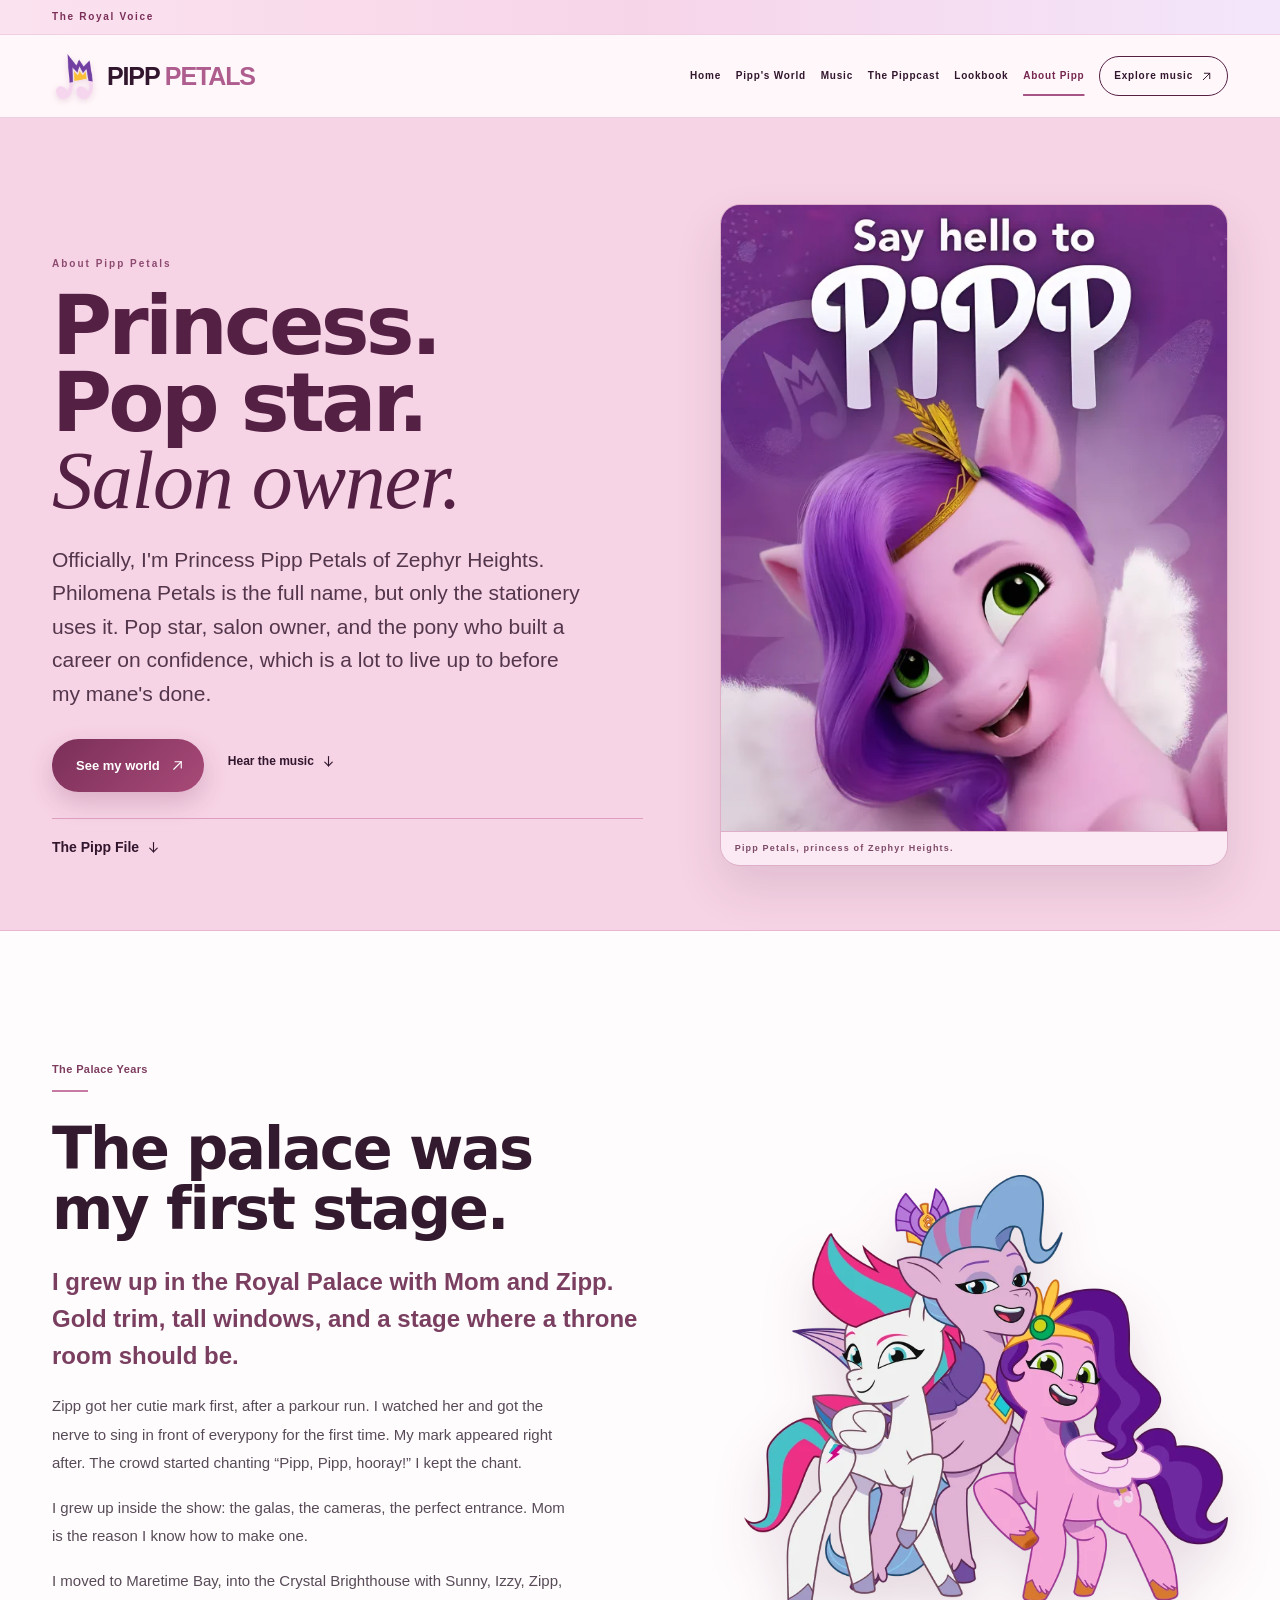
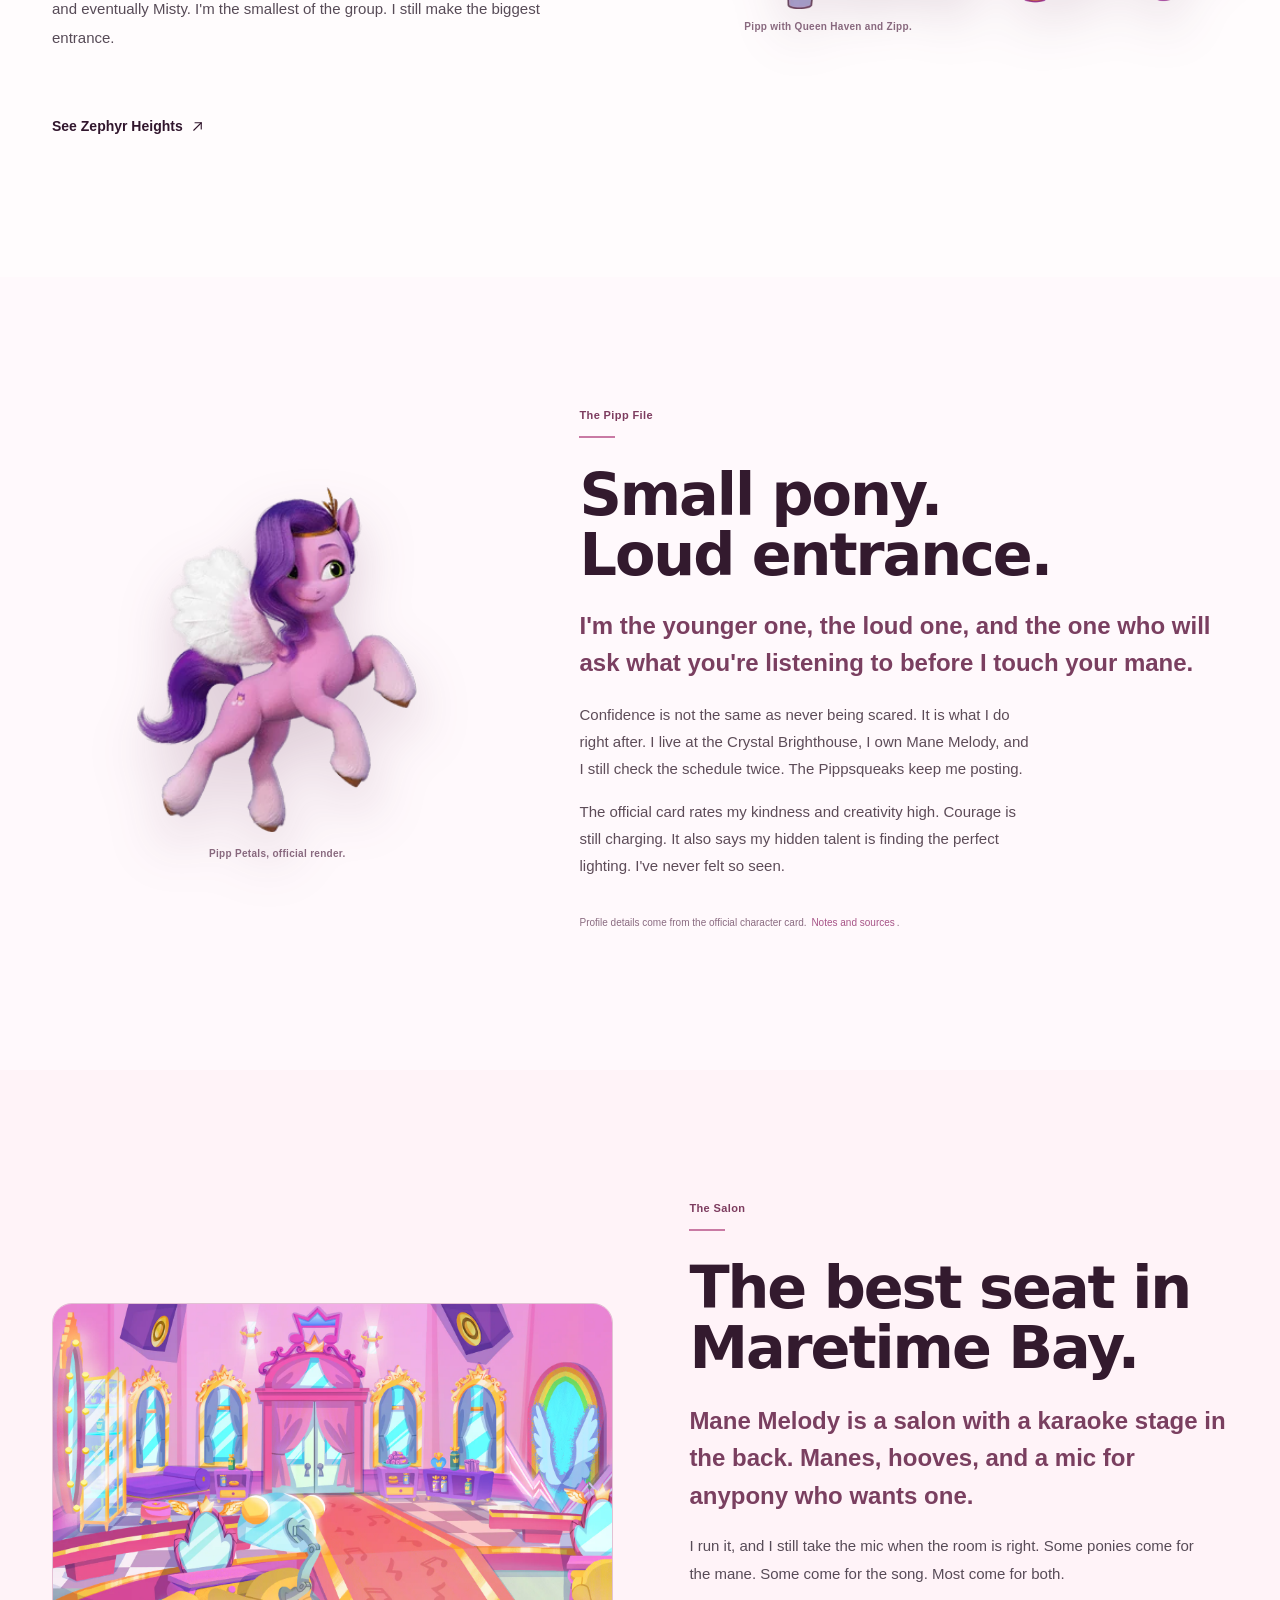
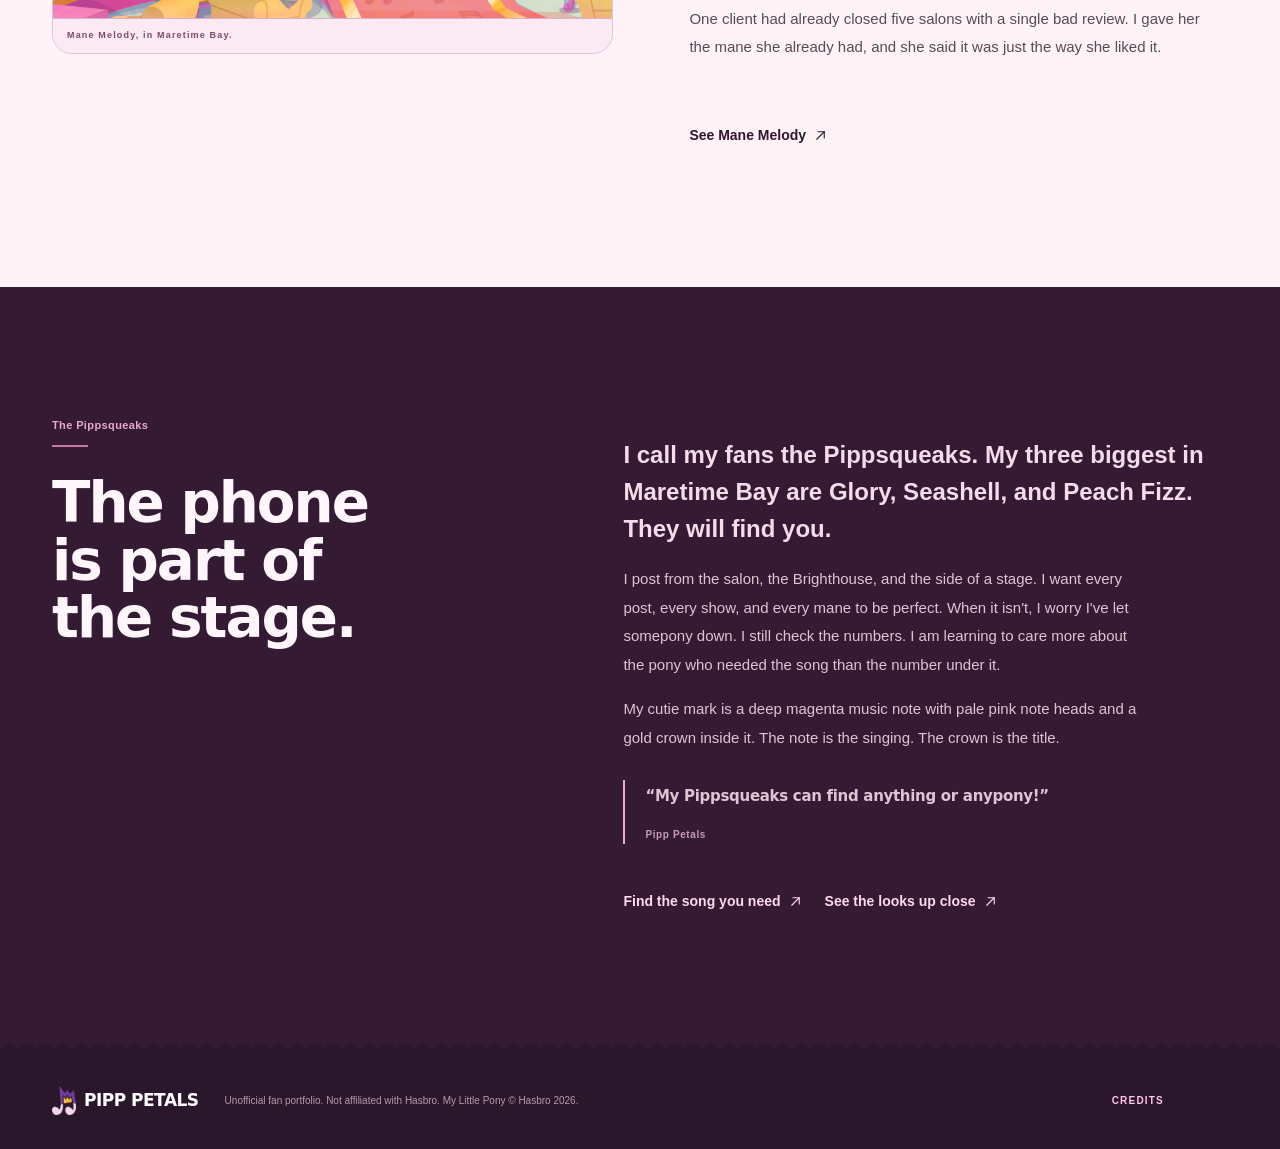
==== commit 8475de04: "deploy: girly visual pass, scroll motion, Pipp boop, and lore-free copy" ====
--- a/about/index.html
+++ b/about/index.html
@@ -12,9 +12,9 @@
         document.documentElement.classList.add('fonts-ready');
         document.documentElement.classList.remove('motion-failed');
       });
-    </script><link rel="stylesheet" href="/_astro/about.BNvna_So.css">
-<link rel="stylesheet" href="/_astro/about.D6ATFZbg.css"></head> <body class="subpage about-page"> <a class="skip-link" href="#main">Skip to content</a> <div class="topline" data-astro-cid-3ef6ksr2> <div class="shell" data-astro-cid-3ef6ksr2> <span data-astro-cid-3ef6ksr2>The Royal Voice</span> </div> </div> <header class="site-header" id="top" data-astro-cid-3ef6ksr2> <div class="shell nav-inner" data-astro-cid-3ef6ksr2> <a class="wordmark" href="/" aria-label="Pipp Petals, home" data-astro-cid-3ef6ksr2> <img class="brand-cutiemark" src="/assets/media/pipp-cutiemark.webp" alt="" width="45" height="55" decoding="async" data-astro-cid-3ef6ksr2> <span data-astro-cid-3ef6ksr2>PIPP <em data-astro-cid-3ef6ksr2>PETALS</em></span> </a> <nav class="main-nav" id="main-nav" aria-label="Main navigation" data-astro-cid-3ef6ksr2> <a href="/" data-nav="home" data-astro-cid-3ef6ksr2> Home </a><a href="/world/" data-nav="world" data-astro-cid-3ef6ksr2> Pipp&#39;s World </a><a href="/music/" data-nav="music" data-astro-cid-3ef6ksr2> Music </a><a href="/podcast/" data-nav="podcast" data-astro-cid-3ef6ksr2> The Pippcast </a><a href="/lookbook/" data-nav="lookbook" data-astro-cid-3ef6ksr2> Lookbook </a><a href="/about/" data-nav="about" aria-current="page" data-astro-cid-3ef6ksr2> About Pipp </a> <a class="nav-cta" href="/music/" data-astro-cid-3ef6ksr2>Explore music <svg class width="13" height="13" viewBox="0 0 24 24" fill="none" aria-hidden="true" focusable="false"> <g stroke="currentColor" stroke-width="1.8" stroke-linecap="round" stroke-linejoin="round"> <path d="M6 18 18 6"></path> <path d="M8 6h10v10"></path> </g>              </svg></a> </nav> <button class="menu-toggle" type="button" aria-expanded="false" aria-controls="mobile-nav" aria-label="Open navigation" data-astro-cid-3ef6ksr2> <span data-astro-cid-3ef6ksr2></span><span data-astro-cid-3ef6ksr2></span> </button> </div> </header> <!-- Mobile drawer: a real overlay, so it can never widen the document. --> <div class="mobile-nav" id="mobile-nav" data-open="false" role="dialog" aria-modal="true" aria-label="Site navigation" inert data-astro-cid-3ef6ksr2> <div class="mobile-nav-inner" data-astro-cid-3ef6ksr2> <p class="mobile-nav-eyebrow" data-astro-cid-3ef6ksr2>Menu</p> <nav aria-label="Mobile navigation" data-astro-cid-3ef6ksr2> <ul data-astro-cid-3ef6ksr2> <li style="--i:0" data-astro-cid-3ef6ksr2> <a href="/" data-astro-cid-3ef6ksr2> <span class="mobile-nav-index" data-astro-cid-3ef6ksr2>01</span> Home </a> </li><li style="--i:1" data-astro-cid-3ef6ksr2> <a href="/world/" data-astro-cid-3ef6ksr2> <span class="mobile-nav-index" data-astro-cid-3ef6ksr2>02</span> Pipp&#39;s World </a> </li><li style="--i:2" data-astro-cid-3ef6ksr2> <a href="/music/" data-astro-cid-3ef6ksr2> <span class="mobile-nav-index" data-astro-cid-3ef6ksr2>03</span> Music </a> </li><li style="--i:3" data-astro-cid-3ef6ksr2> <a href="/podcast/" data-astro-cid-3ef6ksr2> <span class="mobile-nav-index" data-astro-cid-3ef6ksr2>04</span> The Pippcast </a> </li><li style="--i:4" data-astro-cid-3ef6ksr2> <a href="/lookbook/" data-astro-cid-3ef6ksr2> <span class="mobile-nav-index" data-astro-cid-3ef6ksr2>05</span> Lookbook </a> </li><li style="--i:5" data-astro-cid-3ef6ksr2> <a href="/about/" aria-current="page" data-astro-cid-3ef6ksr2> <span class="mobile-nav-index" data-astro-cid-3ef6ksr2>06</span> About Pipp </a> </li> </ul> </nav> <a class="mobile-nav-cta" href="/music/" data-astro-cid-3ef6ksr2>Explore music <svg class width="16" height="16" viewBox="0 0 24 24" fill="none" aria-hidden="true" focusable="false"> <g stroke="currentColor" stroke-width="1.8" stroke-linecap="round" stroke-linejoin="round"> <path d="M6 18 18 6"></path> <path d="M8 6h10v10"></path> </g>              </svg></a> </div> </div>  <main id="main">  <section class="about-hero" data-astro-cid-kh7btl4r> <div class="shell about-hero-grid" data-astro-cid-kh7btl4r> <div class="about-hero-copy reveal-text" data-astro-cid-kh7btl4r> <p class="about-eyebrow" data-astro-cid-kh7btl4r>About Pipp Petals</p> <h1 class="text-display" data-astro-cid-kh7btl4r>Princess.<br data-astro-cid-kh7btl4r>Pop star.<br data-astro-cid-kh7btl4r>Salon owner.</h1> <p class="about-lead" data-astro-cid-kh7btl4r>Officially, I'm Princess Pipp Petals of Zephyr Heights. Philomena Petals is the full name, but only the stationery uses it. Pop star, salon owner, and the pony whose sparkle is confidence, which is a lot to live up to before my mane's done.</p> <div class="about-actions" data-astro-cid-kh7btl4r> <a class="pill-link" href="/world/" data-astro-cid-kh7btl4r>See my world <svg class width="15" height="15" viewBox="0 0 24 24" fill="none" aria-hidden="true" focusable="false"> <g stroke="currentColor" stroke-width="1.8" stroke-linecap="round" stroke-linejoin="round"> <path d="M6 18 18 6"></path> <path d="M8 6h10v10"></path> </g>              </svg></a> <a class="text-link" href="/music/" data-astro-cid-kh7btl4r>Hear the music <svg class width="15" height="15" viewBox="0 0 24 24" fill="none" aria-hidden="true" focusable="false">  <g stroke="currentColor" stroke-width="1.8" stroke-linecap="round" stroke-linejoin="round"> <path d="M12 4v15"></path> <path d="m6 13 6 6 6-6"></path> </g>             </svg></a> </div> <a class="editorial-link about-file-link" href="#pipp-file" data-astro-cid-kh7btl4r>The Pipp File <svg class width="15" height="15" viewBox="0 0 24 24" fill="none" aria-hidden="true" focusable="false">  <g stroke="currentColor" stroke-width="1.8" stroke-linecap="round" stroke-linejoin="round"> <path d="M12 4v15"></path> <path d="m6 13 6 6 6-6"></path> </g>             </svg></a> </div> <figure class="about-poster-new reveal-image" data-astro-cid-kh7btl4r> <img src="/assets/media/pipp-cover-640.webp" alt="Pipp Petals with her violet mane against a purple backdrop" width="1400" height="1731" fetchpriority="high" decoding="async" srcset="/assets/media/pipp-cover-640.webp 640w, /assets/media/pipp-cover.webp 1400w" sizes="(max-width: 900px) 90vw, 42vw" data-astro-cid-kh7btl4r> <figcaption data-astro-cid-kh7btl4r>Pipp Petals, princess of Zephyr Heights.</figcaption> </figure> </div> </section> <section class="section about-story" data-astro-cid-kh7btl4r> <div class="shell story-grid" data-astro-cid-kh7btl4r> <div class="story-copy reveal-text" data-astro-cid-kh7btl4r> <span class="section-label" data-astro-cid-kh7btl4r>The Palace Years</span> <h2 data-astro-cid-kh7btl4r>The palace was my first stage.</h2> <p class="lead" data-astro-cid-kh7btl4r>I grew up in the Royal Palace with Mom and Zipp. Gold trim, tall windows, and a stage where a throne room should be.</p> <p data-astro-cid-kh7btl4r>Zipp got her cutie mark first. She had been trying to work out how pegasi could fly again, and she impressed a crowd with a parkour run. I watched her and got the nerve to sing in front of everypony for the first time. My mark appeared right after. The crowd started chanting “Pipp, Pipp, hooray!” I kept the chant.</p> <p data-astro-cid-kh7btl4r>I grew up inside the show: the galas, the cameras, the perfect entrance. Mom is the reason I know how to make one. When magic came back, I could finally fly. Actually fly.</p> <p data-astro-cid-kh7btl4r>I moved to Maretime Bay, into the Crystal Brighthouse with Sunny, Izzy, Zipp, and eventually Misty. I'm the smallest of the group. I still make the biggest entrance.</p> <a class="editorial-link" href="/world/#zephyr-heights" data-astro-cid-kh7btl4r>See Zephyr Heights <svg class width="15" height="15" viewBox="0 0 24 24" fill="none" aria-hidden="true" focusable="false"> <g stroke="currentColor" stroke-width="1.8" stroke-linecap="round" stroke-linejoin="round"> <path d="M6 18 18 6"></path> <path d="M8 6h10v10"></path> </g>              </svg></a> </div> <figure class="story-figure reveal-image" data-astro-cid-kh7btl4r> <img src="/assets/media/pipp-royal-family-700.webp" srcset="/assets/media/pipp-royal-family-700.webp 700w, /assets/media/pipp-royal-family.webp 1400w" sizes="(max-width: 900px) 90vw, 42vw" width="1400" height="1256" alt="Queen Haven with Zipp Storm and Pipp Petals, smiling together" loading="lazy" decoding="async" data-astro-cid-kh7btl4r> <figcaption data-astro-cid-kh7btl4r>Pipp with Queen Haven and Zipp.</figcaption> </figure> </div> </section> <section class="section about-file" id="pipp-file" data-astro-cid-kh7btl4r> <div class="shell file-grid" data-astro-cid-kh7btl4r> <figure class="file-art reveal-image" data-astro-cid-kh7btl4r> <img src="/assets/media/pipp-render-cmm.webp" width="255" height="314" alt="Pipp Petals standing with her wings open" loading="lazy" decoding="async" data-astro-cid-kh7btl4r> <figcaption data-astro-cid-kh7btl4r>Pipp Petals, official render.</figcaption> </figure> <div class="file-copy reveal-text" data-astro-cid-kh7btl4r> <span class="section-label" data-astro-cid-kh7btl4r>The Pipp File</span> <h2 data-astro-cid-kh7btl4r>Small pony. Loud entrance.</h2> <p class="lead" data-astro-cid-kh7btl4r>I'm the younger one, the loud one, and the one who will ask what you're listening to before I touch your mane.</p> <p data-astro-cid-kh7btl4r>My sparkle is confidence. That's not the same as never being scared. It's what I do right after. I live at the Crystal Brighthouse, I own Mane Melody, and I still check the schedule twice. The Pippsqueaks keep me posting.</p> <p data-astro-cid-kh7btl4r>The official card rates my kindness and creativity high. Courage is still charging. It also says my hidden talent is finding the perfect lighting. I've never felt so seen.</p> <p class="file-source" data-astro-cid-kh7btl4r>Profile details come from the official character card. <a href="/credits/#canon" data-astro-cid-kh7btl4r>Notes and sources</a>.</p> </div> </div> </section> <section class="section about-salon" id="mane-melody" data-astro-cid-kh7btl4r> <div class="shell salon-grid" data-astro-cid-kh7btl4r> <figure class="salon-photo-new reveal-image" data-astro-cid-kh7btl4r> <img src="/assets/media/pipp-salon-640.webp" alt="The inside of Mane Melody: pink walls, gold mirrors, styling chairs and a red carpet" width="1600" height="900" loading="lazy" decoding="async" srcset="/assets/media/pipp-salon-640.webp 640w, /assets/media/pipp-salon.webp 1600w" sizes="(max-width: 900px) 90vw, 52vw" data-astro-cid-kh7btl4r> <figcaption data-astro-cid-kh7btl4r>Mane Melody, in Maretime Bay.</figcaption> </figure> <div class="salon-copy reveal-text" data-astro-cid-kh7btl4r> <span class="section-label" data-astro-cid-kh7btl4r>The Salon</span> <h2 data-astro-cid-kh7btl4r>The best seat in Maretime Bay.</h2> <p class="lead" data-astro-cid-kh7btl4r>Mane Melody is a salon with a karaoke stage in the back. Manes, hooves, and a mic for anypony who wants one.</p> <p data-astro-cid-kh7btl4r>I run it, and I still take the mic when the room is right. Some ponies come for the mane. Some come for the song. Most come for both.</p> <p data-astro-cid-kh7btl4r>One client had already closed five salons with a single bad review. I gave her the mane she already had, and she said it was just the way she liked it. The logo is two music notes shaped like the letter M.</p> <a class="editorial-link" href="/world/#mane-melody" data-astro-cid-kh7btl4r>See Mane Melody <svg class width="15" height="15" viewBox="0 0 24 24" fill="none" aria-hidden="true" focusable="false"> <g stroke="currentColor" stroke-width="1.8" stroke-linecap="round" stroke-linejoin="round"> <path d="M6 18 18 6"></path> <path d="M8 6h10v10"></path> </g>              </svg></a> </div> </div> </section> <section class="section about-note" data-astro-cid-kh7btl4r> <div class="shell note-grid" data-astro-cid-kh7btl4r> <div data-astro-cid-kh7btl4r> <span class="section-label" data-astro-cid-kh7btl4r>The Pippsqueaks</span> <h2 data-astro-cid-kh7btl4r>The phone is part of the stage.</h2> </div> <div class="note-copy" data-astro-cid-kh7btl4r> <p class="lead" data-astro-cid-kh7btl4r>I call my fans the Pippsqueaks. My three biggest in Maretime Bay are Glory, Seashell, and Peach Fizz. They will find you.</p> <p data-astro-cid-kh7btl4r>I post from the salon, the Brighthouse, and the side of a stage. I want every post, every show, and every mane to be perfect. When it isn't, I worry I've let somepony down. I still check the numbers. I'm learning that the one pony who needed the song matters more.</p> <p data-astro-cid-kh7btl4r>My cutie mark is a deep magenta music note with pale pink note heads and a gold crown inside it. The note is the singing. The crown is the title. Confidence is my sparkle, and it is the nerve to try plus the friends who remind you to.</p> <blockquote class="pull-quote" data-astro-cid-kh7btl4r> <p data-astro-cid-kh7btl4r>“My Pippsqueaks can find anything or anypony!”</p> <footer data-astro-cid-kh7btl4r>Pipp Petals</footer> </blockquote> <div class="note-links" data-astro-cid-kh7btl4r> <a class="editorial-link" href="/music/" data-astro-cid-kh7btl4r>Find the song you need <svg class width="15" height="15" viewBox="0 0 24 24" fill="none" aria-hidden="true" focusable="false"> <g stroke="currentColor" stroke-width="1.8" stroke-linecap="round" stroke-linejoin="round"> <path d="M6 18 18 6"></path> <path d="M8 6h10v10"></path> </g>              </svg></a> <a class="editorial-link" href="/lookbook/" data-astro-cid-kh7btl4r>See the looks up close <svg class width="15" height="15" viewBox="0 0 24 24" fill="none" aria-hidden="true" focusable="false"> <g stroke="currentColor" stroke-width="1.8" stroke-linecap="round" stroke-linejoin="round"> <path d="M6 18 18 6"></path> <path d="M8 6h10v10"></path> </g>              </svg></a> </div> </div> </div> </section>  </main> <footer class="footer" data-astro-cid-sz7xmlte> <div class="shell footer-inner" data-astro-cid-sz7xmlte> <a href="/" class="footer-brand" aria-label="Pipp Petals, home" data-astro-cid-sz7xmlte> <img src="/assets/media/pipp-cutiemark.webp" alt="" width="24" height="30" loading="lazy" decoding="async" data-astro-cid-sz7xmlte>
+    </script><link rel="stylesheet" href="/_astro/about.BOYUqMQH.css">
+<link rel="stylesheet" href="/_astro/about.CtHNwBck.css"></head> <body class="subpage about-page"> <div class="scroll-progress" aria-hidden="true"><span data-scroll-progress></span></div> <a class="skip-link" href="#main">Skip to content</a> <div class="topline" data-astro-cid-3ef6ksr2> <div class="shell" data-astro-cid-3ef6ksr2> <span data-astro-cid-3ef6ksr2>The Royal Voice</span> </div> </div> <header class="site-header" id="top" data-astro-cid-3ef6ksr2> <div class="shell nav-inner" data-astro-cid-3ef6ksr2> <a class="wordmark" href="/" aria-label="Pipp Petals, home" data-astro-cid-3ef6ksr2> <img class="brand-cutiemark" src="/assets/media/pipp-cutiemark.webp" alt="" width="45" height="55" decoding="async" data-astro-cid-3ef6ksr2> <span data-astro-cid-3ef6ksr2>PIPP <em data-astro-cid-3ef6ksr2>PETALS</em></span> </a> <nav class="main-nav" id="main-nav" aria-label="Main navigation" data-astro-cid-3ef6ksr2> <a href="/" data-nav="home" data-astro-cid-3ef6ksr2> Home </a><a href="/world/" data-nav="world" data-astro-cid-3ef6ksr2> Pipp&#39;s World </a><a href="/music/" data-nav="music" data-astro-cid-3ef6ksr2> Music </a><a href="/podcast/" data-nav="podcast" data-astro-cid-3ef6ksr2> The Pippcast </a><a href="/lookbook/" data-nav="lookbook" data-astro-cid-3ef6ksr2> Lookbook </a><a href="/about/" data-nav="about" aria-current="page" data-astro-cid-3ef6ksr2> About Pipp </a> <a class="nav-cta" href="/music/" data-astro-cid-3ef6ksr2>Explore music <svg class width="13" height="13" viewBox="0 0 24 24" fill="none" aria-hidden="true" focusable="false"> <g stroke="currentColor" stroke-width="1.8" stroke-linecap="round" stroke-linejoin="round"> <path d="M6 18 18 6"></path> <path d="M8 6h10v10"></path> </g>               </svg></a> </nav> <button class="menu-toggle" type="button" aria-expanded="false" aria-controls="mobile-nav" aria-label="Open navigation" data-astro-cid-3ef6ksr2> <span data-astro-cid-3ef6ksr2></span><span data-astro-cid-3ef6ksr2></span> </button> </div> </header> <!-- Mobile drawer: a real overlay, so it can never widen the document. --> <div class="mobile-nav" id="mobile-nav" data-open="false" role="dialog" aria-modal="true" aria-label="Site navigation" inert data-astro-cid-3ef6ksr2> <div class="mobile-nav-inner" data-astro-cid-3ef6ksr2> <p class="mobile-nav-eyebrow" data-astro-cid-3ef6ksr2>Menu</p> <nav aria-label="Mobile navigation" data-astro-cid-3ef6ksr2> <ul data-astro-cid-3ef6ksr2> <li style="--i:0" data-astro-cid-3ef6ksr2> <a href="/" data-astro-cid-3ef6ksr2> <span class="mobile-nav-index" data-astro-cid-3ef6ksr2>01</span> Home </a> </li><li style="--i:1" data-astro-cid-3ef6ksr2> <a href="/world/" data-astro-cid-3ef6ksr2> <span class="mobile-nav-index" data-astro-cid-3ef6ksr2>02</span> Pipp&#39;s World </a> </li><li style="--i:2" data-astro-cid-3ef6ksr2> <a href="/music/" data-astro-cid-3ef6ksr2> <span class="mobile-nav-index" data-astro-cid-3ef6ksr2>03</span> Music </a> </li><li style="--i:3" data-astro-cid-3ef6ksr2> <a href="/podcast/" data-astro-cid-3ef6ksr2> <span class="mobile-nav-index" data-astro-cid-3ef6ksr2>04</span> The Pippcast </a> </li><li style="--i:4" data-astro-cid-3ef6ksr2> <a href="/lookbook/" data-astro-cid-3ef6ksr2> <span class="mobile-nav-index" data-astro-cid-3ef6ksr2>05</span> Lookbook </a> </li><li style="--i:5" data-astro-cid-3ef6ksr2> <a href="/about/" aria-current="page" data-astro-cid-3ef6ksr2> <span class="mobile-nav-index" data-astro-cid-3ef6ksr2>06</span> About Pipp </a> </li> </ul> </nav> <a class="mobile-nav-cta" href="/music/" data-astro-cid-3ef6ksr2>Explore music <svg class width="16" height="16" viewBox="0 0 24 24" fill="none" aria-hidden="true" focusable="false"> <g stroke="currentColor" stroke-width="1.8" stroke-linecap="round" stroke-linejoin="round"> <path d="M6 18 18 6"></path> <path d="M8 6h10v10"></path> </g>               </svg></a> </div> </div>  <main id="main">  <section class="about-hero" data-astro-cid-kh7btl4r> <div class="shell about-hero-grid" data-astro-cid-kh7btl4r> <div class="about-hero-copy reveal-text" data-astro-cid-kh7btl4r> <p class="about-eyebrow" data-astro-cid-kh7btl4r>About Pipp Petals</p> <h1 class="text-display" data-astro-cid-kh7btl4r>Princess.<br data-astro-cid-kh7btl4r>Pop star.<br data-astro-cid-kh7btl4r><span class="about-accent" data-astro-cid-kh7btl4r>Salon owner.</span></h1> <p class="about-lead" data-astro-cid-kh7btl4r>Officially, I'm Princess Pipp Petals of Zephyr Heights. Philomena Petals is the full name, but only the stationery uses it. Pop star, salon owner, and the pony who built a career on confidence, which is a lot to live up to before my mane's done.</p> <div class="about-actions" data-astro-cid-kh7btl4r> <a class="pill-link" href="/world/" data-astro-cid-kh7btl4r>See my world <svg class width="15" height="15" viewBox="0 0 24 24" fill="none" aria-hidden="true" focusable="false"> <g stroke="currentColor" stroke-width="1.8" stroke-linecap="round" stroke-linejoin="round"> <path d="M6 18 18 6"></path> <path d="M8 6h10v10"></path> </g>               </svg></a> <a class="text-link" href="/music/" data-astro-cid-kh7btl4r>Hear the music <svg class width="15" height="15" viewBox="0 0 24 24" fill="none" aria-hidden="true" focusable="false">  <g stroke="currentColor" stroke-width="1.8" stroke-linecap="round" stroke-linejoin="round"> <path d="M12 4v15"></path> <path d="m6 13 6 6 6-6"></path> </g>              </svg></a> </div> <a class="editorial-link about-file-link" href="#pipp-file" data-astro-cid-kh7btl4r>The Pipp File <svg class width="15" height="15" viewBox="0 0 24 24" fill="none" aria-hidden="true" focusable="false">  <g stroke="currentColor" stroke-width="1.8" stroke-linecap="round" stroke-linejoin="round"> <path d="M12 4v15"></path> <path d="m6 13 6 6 6-6"></path> </g>              </svg></a> </div> <figure class="about-poster-new reveal-image" data-astro-cid-kh7btl4r> <img src="/assets/media/pipp-cover-640.webp" alt="Pipp Petals with her violet mane against a purple backdrop" width="1400" height="1731" fetchpriority="high" decoding="async" srcset="/assets/media/pipp-cover-640.webp 640w, /assets/media/pipp-cover.webp 1400w" sizes="(max-width: 900px) 90vw, 42vw" data-astro-cid-kh7btl4r> <figcaption data-astro-cid-kh7btl4r>Pipp Petals, princess of Zephyr Heights.</figcaption> </figure> </div> </section> <section class="section about-story" data-astro-cid-kh7btl4r> <div class="shell story-grid" data-astro-cid-kh7btl4r> <div class="story-copy reveal-text" data-astro-cid-kh7btl4r> <span class="section-label" data-astro-cid-kh7btl4r>The Palace Years</span> <h2 data-astro-cid-kh7btl4r>The palace was my first stage.</h2> <p class="lead" data-astro-cid-kh7btl4r>I grew up in the Royal Palace with Mom and Zipp. Gold trim, tall windows, and a stage where a throne room should be.</p> <p data-astro-cid-kh7btl4r>Zipp got her cutie mark first, after a parkour run. I watched her and got the nerve to sing in front of everypony for the first time. My mark appeared right after. The crowd started chanting “Pipp, Pipp, hooray!” I kept the chant.</p> <p data-astro-cid-kh7btl4r>I grew up inside the show: the galas, the cameras, the perfect entrance. Mom is the reason I know how to make one.</p> <p data-astro-cid-kh7btl4r>I moved to Maretime Bay, into the Crystal Brighthouse with Sunny, Izzy, Zipp, and eventually Misty. I'm the smallest of the group. I still make the biggest entrance.</p> <a class="editorial-link" href="/world/#zephyr-heights" data-astro-cid-kh7btl4r>See Zephyr Heights <svg class width="15" height="15" viewBox="0 0 24 24" fill="none" aria-hidden="true" focusable="false"> <g stroke="currentColor" stroke-width="1.8" stroke-linecap="round" stroke-linejoin="round"> <path d="M6 18 18 6"></path> <path d="M8 6h10v10"></path> </g>               </svg></a> </div> <figure class="story-figure reveal-image" data-astro-cid-kh7btl4r> <img src="/assets/media/pipp-royal-family-700.webp" srcset="/assets/media/pipp-royal-family-700.webp 700w, /assets/media/pipp-royal-family.webp 1400w" sizes="(max-width: 900px) 90vw, 42vw" width="1400" height="1256" alt="Queen Haven with Zipp Storm and Pipp Petals, smiling together" loading="lazy" decoding="async" data-astro-cid-kh7btl4r> <figcaption data-astro-cid-kh7btl4r>Pipp with Queen Haven and Zipp.</figcaption> </figure> </div> </section> <section class="section about-file" id="pipp-file" data-astro-cid-kh7btl4r> <div class="shell file-grid" data-astro-cid-kh7btl4r> <figure class="file-art reveal-image" data-pipp-poke tabindex="0" role="button" aria-label="Boop Pipp Petals" data-astro-cid-kh7btl4r> <img src="/assets/media/pipp-render-cmm.webp" width="255" height="314" alt="Pipp Petals standing with her wings open" loading="lazy" decoding="async" data-astro-cid-kh7btl4r> <figcaption data-astro-cid-kh7btl4r>Pipp Petals, official render.</figcaption> </figure> <div class="file-copy reveal-text" data-astro-cid-kh7btl4r> <span class="section-label" data-astro-cid-kh7btl4r>The Pipp File</span> <h2 data-astro-cid-kh7btl4r>Small pony. Loud entrance.</h2> <p class="lead" data-astro-cid-kh7btl4r>I'm the younger one, the loud one, and the one who will ask what you're listening to before I touch your mane.</p> <p data-astro-cid-kh7btl4r>Confidence is not the same as never being scared. It is what I do right after. I live at the Crystal Brighthouse, I own Mane Melody, and I still check the schedule twice. The Pippsqueaks keep me posting.</p> <p data-astro-cid-kh7btl4r>The official card rates my kindness and creativity high. Courage is still charging. It also says my hidden talent is finding the perfect lighting. I've never felt so seen.</p> <p class="file-source" data-astro-cid-kh7btl4r>Profile details come from the official character card. <a href="/credits/#canon" data-astro-cid-kh7btl4r>Notes and sources</a>.</p> </div> </div> </section> <section class="section about-salon" id="mane-melody" data-astro-cid-kh7btl4r> <div class="shell salon-grid" data-astro-cid-kh7btl4r> <figure class="salon-photo-new reveal-image" data-astro-cid-kh7btl4r> <img src="/assets/media/pipp-salon-640.webp" alt="The inside of Mane Melody: pink walls, gold mirrors, styling chairs and a red carpet" width="1600" height="900" loading="lazy" decoding="async" srcset="/assets/media/pipp-salon-640.webp 640w, /assets/media/pipp-salon.webp 1600w" sizes="(max-width: 900px) 90vw, 52vw" data-astro-cid-kh7btl4r> <figcaption data-astro-cid-kh7btl4r>Mane Melody, in Maretime Bay.</figcaption> </figure> <div class="salon-copy reveal-text" data-astro-cid-kh7btl4r> <span class="section-label" data-astro-cid-kh7btl4r>The Salon</span> <h2 data-astro-cid-kh7btl4r>The best seat in Maretime Bay.</h2> <p class="lead" data-astro-cid-kh7btl4r>Mane Melody is a salon with a karaoke stage in the back. Manes, hooves, and a mic for anypony who wants one.</p> <p data-astro-cid-kh7btl4r>I run it, and I still take the mic when the room is right. Some ponies come for the mane. Some come for the song. Most come for both.</p> <p data-astro-cid-kh7btl4r>One client had already closed five salons with a single bad review. I gave her the mane she already had, and she said it was just the way she liked it.</p> <a class="editorial-link" href="/world/#mane-melody" data-astro-cid-kh7btl4r>See Mane Melody <svg class width="15" height="15" viewBox="0 0 24 24" fill="none" aria-hidden="true" focusable="false"> <g stroke="currentColor" stroke-width="1.8" stroke-linecap="round" stroke-linejoin="round"> <path d="M6 18 18 6"></path> <path d="M8 6h10v10"></path> </g>               </svg></a> </div> </div> </section> <section class="section about-note" data-astro-cid-kh7btl4r> <div class="shell note-grid" data-astro-cid-kh7btl4r> <div data-astro-cid-kh7btl4r> <span class="section-label" data-astro-cid-kh7btl4r>The Pippsqueaks</span> <h2 data-astro-cid-kh7btl4r>The phone is part of the stage.</h2> </div> <div class="note-copy" data-astro-cid-kh7btl4r> <p class="lead" data-astro-cid-kh7btl4r>I call my fans the Pippsqueaks. My three biggest in Maretime Bay are Glory, Seashell, and Peach Fizz. They will find you.</p> <p data-astro-cid-kh7btl4r>I post from the salon, the Brighthouse, and the side of a stage. I want every post, every show, and every mane to be perfect. When it isn't, I worry I've let somepony down. I still check the numbers. I am learning to care more about the pony who needed the song than the number under it.</p> <p data-astro-cid-kh7btl4r>My cutie mark is a deep magenta music note with pale pink note heads and a gold crown inside it. The note is the singing. The crown is the title.</p> <blockquote class="pull-quote" data-astro-cid-kh7btl4r> <p data-astro-cid-kh7btl4r>“My Pippsqueaks can find anything or anypony!”</p> <footer data-astro-cid-kh7btl4r>Pipp Petals</footer> </blockquote> <div class="note-links" data-astro-cid-kh7btl4r> <a class="editorial-link" href="/music/" data-astro-cid-kh7btl4r>Find the song you need <svg class width="15" height="15" viewBox="0 0 24 24" fill="none" aria-hidden="true" focusable="false"> <g stroke="currentColor" stroke-width="1.8" stroke-linecap="round" stroke-linejoin="round"> <path d="M6 18 18 6"></path> <path d="M8 6h10v10"></path> </g>               </svg></a> <a class="editorial-link" href="/lookbook/" data-astro-cid-kh7btl4r>See the looks up close <svg class width="15" height="15" viewBox="0 0 24 24" fill="none" aria-hidden="true" focusable="false"> <g stroke="currentColor" stroke-width="1.8" stroke-linecap="round" stroke-linejoin="round"> <path d="M6 18 18 6"></path> <path d="M8 6h10v10"></path> </g>               </svg></a> </div> </div> </div> </section>  </main> <footer class="footer" data-astro-cid-sz7xmlte> <div class="shell footer-inner" data-astro-cid-sz7xmlte> <a href="/" class="footer-brand" aria-label="Pipp Petals, home" data-astro-cid-sz7xmlte> <img src="/assets/media/pipp-cutiemark.webp" alt="" width="24" height="30" loading="lazy" decoding="async" data-astro-cid-sz7xmlte>
 PIPP PETALS
 </a> <p class="footer-line" data-astro-cid-sz7xmlte>
 Unofficial fan portfolio. Not affiliated with Hasbro. My Little Pony © Hasbro 2026.
-</p> <a class="footer-credits" href="/credits/" data-astro-cid-sz7xmlte>Credits</a> </div> </footer>  <button class="back-top" type="button" aria-label="Back to top"> <svg class="back-top-ring" viewBox="0 0 48 48" aria-hidden="true" focusable="false"> <circle class="back-top-track" cx="24" cy="24" r="21"></circle> <circle class="back-top-fill" cx="24" cy="24" r="21"></circle> </svg> <svg class width="18" height="18" viewBox="0 0 24 24" fill="none" aria-hidden="true" focusable="false">   <g stroke="currentColor" stroke-width="1.8" stroke-linecap="round" stroke-linejoin="round"> <path d="M12 20V5"></path> <path d="m6 11 6-6 6 6"></path> </g>            </svg> </button> <script type="module" src="/_astro/Base.astro_astro_type_script_index_0_lang.DXrMO6P0.js"></script> </body> </html> +</p> <a class="footer-credits" href="/credits/" data-astro-cid-sz7xmlte>Credits</a> </div> </footer>  <button class="back-top" type="button" aria-label="Back to top"> <svg class="back-top-ring" viewBox="0 0 48 48" aria-hidden="true" focusable="false"> <circle class="back-top-track" cx="24" cy="24" r="21"></circle> <circle class="back-top-fill" cx="24" cy="24" r="21"></circle> </svg> <svg class width="18" height="18" viewBox="0 0 24 24" fill="none" aria-hidden="true" focusable="false">   <g stroke="currentColor" stroke-width="1.8" stroke-linecap="round" stroke-linejoin="round"> <path d="M12 20V5"></path> <path d="m6 11 6-6 6 6"></path> </g>             </svg> </button> <script type="module" src="/_astro/Base.astro_astro_type_script_index_0_lang.O_CuL3tg.js"></script> </body> </html> 
--- a/_astro/about.BOYUqMQH.css
+++ b/_astro/about.BOYUqMQH.css
@@ -0,0 +1 @@
+@font-face{font-family:Syne Variable;font-style:normal;font-display:swap;font-weight:400 800;src:url(/_astro/syne-greek-wght-normal.5tOOQDeJ.woff2) format("woff2-variations");unicode-range:U+0370-0377,U+037A-037F,U+0384-038A,U+038C,U+038E-03A1,U+03A3-03FF}@font-face{font-family:Syne Variable;font-style:normal;font-display:swap;font-weight:400 800;src:url(/_astro/syne-latin-ext-wght-normal.JjI8ZrW1.woff2) format("woff2-variations");unicode-range:U+0100-02BA,U+02BD-02C5,U+02C7-02CC,U+02CE-02D7,U+02DD-02FF,U+0304,U+0308,U+0329,U+1D00-1DBF,U+1E00-1E9F,U+1EF2-1EFF,U+2020,U+20A0-20AB,U+20AD-20C0,U+2113,U+2C60-2C7F,U+A720-A7FF}@font-face{font-family:Syne Variable;font-style:normal;font-display:swap;font-weight:400 800;src:url(/_astro/syne-latin-wght-normal.BVsvWWA4.woff2) format("woff2-variations");unicode-range:U+0000-00FF,U+0131,U+0152-0153,U+02BB-02BC,U+02C6,U+02DA,U+02DC,U+0304,U+0308,U+0329,U+2000-206F,U+20AC,U+2122,U+2191,U+2193,U+2212,U+2215,U+FEFF,U+FFFD}@font-face{font-family:DM Sans Variable;font-style:normal;font-display:swap;font-weight:100 1000;src:url(/_astro/dm-sans-latin-ext-wght-normal.BOFOeGcA.woff2) format("woff2-variations");unicode-range:U+0100-02BA,U+02BD-02C5,U+02C7-02CC,U+02CE-02D7,U+02DD-02FF,U+0304,U+0308,U+0329,U+1D00-1DBF,U+1E00-1E9F,U+1EF2-1EFF,U+2020,U+20A0-20AB,U+20AD-20C0,U+2113,U+2C60-2C7F,U+A720-A7FF}@font-face{font-family:DM Sans Variable;font-style:normal;font-display:swap;font-weight:100 1000;src:url(/_astro/dm-sans-latin-wght-normal.Xz1IZZA0.woff2) format("woff2-variations");unicode-range:U+0000-00FF,U+0131,U+0152-0153,U+02BB-02BC,U+02C6,U+02DA,U+02DC,U+0304,U+0308,U+0329,U+2000-206F,U+20AC,U+2122,U+2191,U+2193,U+2212,U+2215,U+FEFF,U+FFFD}@font-face{font-family:Playfair Display Variable;font-style:normal;font-display:swap;font-weight:400 900;src:url(/_astro/playfair-display-cyrillic-wght-normal.5WvUvBgz.woff2) format("woff2-variations");unicode-range:U+0301,U+0400-045F,U+0490-0491,U+04B0-04B1,U+2116}@font-face{font-family:Playfair Display Variable;font-style:normal;font-display:swap;font-weight:400 900;src:url(/_astro/playfair-display-vietnamese-wght-normal.Cabi7G8-.woff2) format("woff2-variations");unicode-range:U+0102-0103,U+0110-0111,U+0128-0129,U+0168-0169,U+01A0-01A1,U+01AF-01B0,U+0300-0301,U+0303-0304,U+0308-0309,U+0323,U+0329,U+1EA0-1EF9,U+20AB}@font-face{font-family:Playfair Display Variable;font-style:normal;font-display:swap;font-weight:400 900;src:url(/_astro/playfair-display-latin-ext-wght-normal.CT1r92Rl.woff2) format("woff2-variations");unicode-range:U+0100-02BA,U+02BD-02C5,U+02C7-02CC,U+02CE-02D7,U+02DD-02FF,U+0304,U+0308,U+0329,U+1D00-1DBF,U+1E00-1E9F,U+1EF2-1EFF,U+2020,U+20A0-20AB,U+20AD-20C0,U+2113,U+2C60-2C7F,U+A720-A7FF}@font-face{font-family:Playfair Display Variable;font-style:normal;font-display:swap;font-weight:400 900;src:url(/_astro/playfair-display-latin-wght-normal.BOwq7MWX.woff2) format("woff2-variations");unicode-range:U+0000-00FF,U+0131,U+0152-0153,U+02BB-02BC,U+02C6,U+02DA,U+02DC,U+0304,U+0308,U+0329,U+2000-206F,U+20AC,U+2122,U+2191,U+2193,U+2212,U+2215,U+FEFF,U+FFFD}@font-face{font-family:Playfair Display Variable;font-style:italic;font-display:swap;font-weight:400 900;src:url(/_astro/playfair-display-cyrillic-wght-italic.D5dBZ3aJ.woff2) format("woff2-variations");unicode-range:U+0301,U+0400-045F,U+0490-0491,U+04B0-04B1,U+2116}@font-face{font-family:Playfair Display Variable;font-style:italic;font-display:swap;font-weight:400 900;src:url(/_astro/playfair-display-vietnamese-wght-italic.DUEcMSM3.woff2) format("woff2-variations");unicode-range:U+0102-0103,U+0110-0111,U+0128-0129,U+0168-0169,U+01A0-01A1,U+01AF-01B0,U+0300-0301,U+0303-0304,U+0308-0309,U+0323,U+0329,U+1EA0-1EF9,U+20AB}@font-face{font-family:Playfair Display Variable;font-style:italic;font-display:swap;font-weight:400 900;src:url(/_astro/playfair-display-latin-ext-wght-italic.ze_cPdSg.woff2) format("woff2-variations");unicode-range:U+0100-02BA,U+02BD-02C5,U+02C7-02CC,U+02CE-02D7,U+02DD-02FF,U+0304,U+0308,U+0329,U+1D00-1DBF,U+1E00-1E9F,U+1EF2-1EFF,U+2020,U+20A0-20AB,U+20AD-20C0,U+2113,U+2C60-2C7F,U+A720-A7FF}@font-face{font-family:Playfair Display Variable;font-style:italic;font-display:swap;font-weight:400 900;src:url(/_astro/playfair-display-latin-wght-italic.DmbndNpe.woff2) format("woff2-variations");unicode-range:U+0000-00FF,U+0131,U+0152-0153,U+02BB-02BC,U+02C6,U+02DA,U+02DC,U+0304,U+0308,U+0329,U+2000-206F,U+20AC,U+2122,U+2191,U+2193,U+2212,U+2215,U+FEFF,U+FFFD}@layer wa-native,wa-base,wa-utilities,wa-color-palette,wa-color-variant,wa-theme,wa-theme-dimension,wa-theme-overrides;@layer wa-base{wa-page :is(*,*:after,*:before){scroll-margin-top:var(--scroll-margin-top)}wa-page[view=desktop] [data-toggle-nav]{display:none}wa-page[view=mobile] .wa-desktop-only,wa-page[view=desktop] .wa-mobile-only{display:none!important}}@layer wa-color-variant{:where(:root),.wa-brand-blue{--wa-color-brand-95: var(--wa-color-blue-95);--wa-color-brand-90: var(--wa-color-blue-90);--wa-color-brand-80: var(--wa-color-blue-80);--wa-color-brand-70: var(--wa-color-blue-70);--wa-color-brand-60: var(--wa-color-blue-60);--wa-color-brand-50: var(--wa-color-blue-50);--wa-color-brand-40: var(--wa-color-blue-40);--wa-color-brand-30: var(--wa-color-blue-30);--wa-color-brand-20: var(--wa-color-blue-20);--wa-color-brand-10: var(--wa-color-blue-10);--wa-color-brand-05: var(--wa-color-blue-05);--wa-color-brand: var(--wa-color-blue);--wa-color-brand-on: var(--wa-color-blue-on)}.wa-brand-red{--wa-color-brand-95: var(--wa-color-red-95);--wa-color-brand-90: var(--wa-color-red-90);--wa-color-brand-80: var(--wa-color-red-80);--wa-color-brand-70: var(--wa-color-red-70);--wa-color-brand-60: var(--wa-color-red-60);--wa-color-brand-50: var(--wa-color-red-50);--wa-color-brand-40: var(--wa-color-red-40);--wa-color-brand-30: var(--wa-color-red-30);--wa-color-brand-20: var(--wa-color-red-20);--wa-color-brand-10: var(--wa-color-red-10);--wa-color-brand-05: var(--wa-color-red-05);--wa-color-brand: var(--wa-color-red);--wa-color-brand-on: var(--wa-color-red-on)}.wa-brand-orange{--wa-color-brand-95: var(--wa-color-orange-95);--wa-color-brand-90: var(--wa-color-orange-90);--wa-color-brand-80: var(--wa-color-orange-80);--wa-color-brand-70: var(--wa-color-orange-70);--wa-color-brand-60: var(--wa-color-orange-60);--wa-color-brand-50: var(--wa-color-orange-50);--wa-color-brand-40: var(--wa-color-orange-40);--wa-color-brand-30: var(--wa-color-orange-30);--wa-color-brand-20: var(--wa-color-orange-20);--wa-color-brand-10: var(--wa-color-orange-10);--wa-color-brand-05: var(--wa-color-orange-05);--wa-color-brand: var(--wa-color-orange);--wa-color-brand-on: var(--wa-color-orange-on)}.wa-brand-yellow{--wa-color-brand-95: var(--wa-color-yellow-95);--wa-color-brand-90: var(--wa-color-yellow-90);--wa-color-brand-80: var(--wa-color-yellow-80);--wa-color-brand-70: var(--wa-color-yellow-70);--wa-color-brand-60: var(--wa-color-yellow-60);--wa-color-brand-50: var(--wa-color-yellow-50);--wa-color-brand-40: var(--wa-color-yellow-40);--wa-color-brand-30: var(--wa-color-yellow-30);--wa-color-brand-20: var(--wa-color-yellow-20);--wa-color-brand-10: var(--wa-color-yellow-10);--wa-color-brand-05: var(--wa-color-yellow-05);--wa-color-brand: var(--wa-color-yellow);--wa-color-brand-on: var(--wa-color-yellow-on)}.wa-brand-green{--wa-color-brand-95: var(--wa-color-green-95);--wa-color-brand-90: var(--wa-color-green-90);--wa-color-brand-80: var(--wa-color-green-80);--wa-color-brand-70: var(--wa-color-green-70);--wa-color-brand-60: var(--wa-color-green-60);--wa-color-brand-50: var(--wa-color-green-50);--wa-color-brand-40: var(--wa-color-green-40);--wa-color-brand-30: var(--wa-color-green-30);--wa-color-brand-20: var(--wa-color-green-20);--wa-color-brand-10: var(--wa-color-green-10);--wa-color-brand-05: var(--wa-color-green-05);--wa-color-brand: var(--wa-color-green);--wa-color-brand-on: var(--wa-color-green-on)}.wa-brand-cyan{--wa-color-brand-95: var(--wa-color-cyan-95);--wa-color-brand-90: var(--wa-color-cyan-90);--wa-color-brand-80: var(--wa-color-cyan-80);--wa-color-brand-70: var(--wa-color-cyan-70);--wa-color-brand-60: var(--wa-color-cyan-60);--wa-color-brand-50: var(--wa-color-cyan-50);--wa-color-brand-40: var(--wa-color-cyan-40);--wa-color-brand-30: var(--wa-color-cyan-30);--wa-color-brand-20: var(--wa-color-cyan-20);--wa-color-brand-10: var(--wa-color-cyan-10);--wa-color-brand-05: var(--wa-color-cyan-05);--wa-color-brand: var(--wa-color-cyan);--wa-color-brand-on: var(--wa-color-cyan-on)}.wa-brand-indigo{--wa-color-brand-95: var(--wa-color-indigo-95);--wa-color-brand-90: var(--wa-color-indigo-90);--wa-color-brand-80: var(--wa-color-indigo-80);--wa-color-brand-70: var(--wa-color-indigo-70);--wa-color-brand-60: var(--wa-color-indigo-60);--wa-color-brand-50: var(--wa-color-indigo-50);--wa-color-brand-40: var(--wa-color-indigo-40);--wa-color-brand-30: var(--wa-color-indigo-30);--wa-color-brand-20: var(--wa-color-indigo-20);--wa-color-brand-10: var(--wa-color-indigo-10);--wa-color-brand-05: var(--wa-color-indigo-05);--wa-color-brand: var(--wa-color-indigo);--wa-color-brand-on: var(--wa-color-indigo-on)}.wa-brand-purple{--wa-color-brand-95: var(--wa-color-purple-95);--wa-color-brand-90: var(--wa-color-purple-90);--wa-color-brand-80: var(--wa-color-purple-80);--wa-color-brand-70: var(--wa-color-purple-70);--wa-color-brand-60: var(--wa-color-purple-60);--wa-color-brand-50: var(--wa-color-purple-50);--wa-color-brand-40: var(--wa-color-purple-40);--wa-color-brand-30: var(--wa-color-purple-30);--wa-color-brand-20: var(--wa-color-purple-20);--wa-color-brand-10: var(--wa-color-purple-10);--wa-color-brand-05: var(--wa-color-purple-05);--wa-color-brand: var(--wa-color-purple);--wa-color-brand-on: var(--wa-color-purple-on)}.wa-brand-pink{--wa-color-brand-95: var(--wa-color-pink-95);--wa-color-brand-90: var(--wa-color-pink-90);--wa-color-brand-80: var(--wa-color-pink-80);--wa-color-brand-70: var(--wa-color-pink-70);--wa-color-brand-60: var(--wa-color-pink-60);--wa-color-brand-50: var(--wa-color-pink-50);--wa-color-brand-40: var(--wa-color-pink-40);--wa-color-brand-30: var(--wa-color-pink-30);--wa-color-brand-20: var(--wa-color-pink-20);--wa-color-brand-10: var(--wa-color-pink-10);--wa-color-brand-05: var(--wa-color-pink-05);--wa-color-brand: var(--wa-color-pink);--wa-color-brand-on: var(--wa-color-pink-on)}.wa-brand-gray{--wa-color-brand-95: var(--wa-color-gray-95);--wa-color-brand-90: var(--wa-color-gray-90);--wa-color-brand-80: var(--wa-color-gray-80);--wa-color-brand-70: var(--wa-color-gray-70);--wa-color-brand-60: var(--wa-color-gray-60);--wa-color-brand-50: var(--wa-color-gray-50);--wa-color-brand-40: var(--wa-color-gray-40);--wa-color-brand-30: var(--wa-color-gray-30);--wa-color-brand-20: var(--wa-color-gray-20);--wa-color-brand-10: var(--wa-color-gray-10);--wa-color-brand-05: var(--wa-color-gray-05);--wa-color-brand: var(--wa-color-gray);--wa-color-brand-on: var(--wa-color-gray-on)}}@layer wa-color-variant{:where(:root),.wa-neutral-gray{--wa-color-neutral-95: var(--wa-color-gray-95);--wa-color-neutral-90: var(--wa-color-gray-90);--wa-color-neutral-80: var(--wa-color-gray-80);--wa-color-neutral-70: var(--wa-color-gray-70);--wa-color-neutral-60: var(--wa-color-gray-60);--wa-color-neutral-50: var(--wa-color-gray-50);--wa-color-neutral-40: var(--wa-color-gray-40);--wa-color-neutral-30: var(--wa-color-gray-30);--wa-color-neutral-20: var(--wa-color-gray-20);--wa-color-neutral-10: var(--wa-color-gray-10);--wa-color-neutral-05: var(--wa-color-gray-05);--wa-color-neutral: var(--wa-color-gray);--wa-color-neutral-on: var(--wa-color-gray-on)}.wa-neutral-red{--wa-color-neutral-95: var(--wa-color-red-95);--wa-color-neutral-90: var(--wa-color-red-90);--wa-color-neutral-80: var(--wa-color-red-80);--wa-color-neutral-70: var(--wa-color-red-70);--wa-color-neutral-60: var(--wa-color-red-60);--wa-color-neutral-50: var(--wa-color-red-50);--wa-color-neutral-40: var(--wa-color-red-40);--wa-color-neutral-30: var(--wa-color-red-30);--wa-color-neutral-20: var(--wa-color-red-20);--wa-color-neutral-10: var(--wa-color-red-10);--wa-color-neutral-05: var(--wa-color-red-05);--wa-color-neutral: var(--wa-color-red);--wa-color-neutral-on: var(--wa-color-red-on)}.wa-neutral-orange{--wa-color-neutral-95: var(--wa-color-orange-95);--wa-color-neutral-90: var(--wa-color-orange-90);--wa-color-neutral-80: var(--wa-color-orange-80);--wa-color-neutral-70: var(--wa-color-orange-70);--wa-color-neutral-60: var(--wa-color-orange-60);--wa-color-neutral-50: var(--wa-color-orange-50);--wa-color-neutral-40: var(--wa-color-orange-40);--wa-color-neutral-30: var(--wa-color-orange-30);--wa-color-neutral-20: var(--wa-color-orange-20);--wa-color-neutral-10: var(--wa-color-orange-10);--wa-color-neutral-05: var(--wa-color-orange-05);--wa-color-neutral: var(--wa-color-orange);--wa-color-neutral-on: var(--wa-color-orange-on)}.wa-neutral-yellow{--wa-color-neutral-95: var(--wa-color-yellow-95);--wa-color-neutral-90: var(--wa-color-yellow-90);--wa-color-neutral-80: var(--wa-color-yellow-80);--wa-color-neutral-70: var(--wa-color-yellow-70);--wa-color-neutral-60: var(--wa-color-yellow-60);--wa-color-neutral-50: var(--wa-color-yellow-50);--wa-color-neutral-40: var(--wa-color-yellow-40);--wa-color-neutral-30: var(--wa-color-yellow-30);--wa-color-neutral-20: var(--wa-color-yellow-20);--wa-color-neutral-10: var(--wa-color-yellow-10);--wa-color-neutral-05: var(--wa-color-yellow-05);--wa-color-neutral: var(--wa-color-yellow);--wa-color-neutral-on: var(--wa-color-yellow-on)}.wa-neutral-green{--wa-color-neutral-95: var(--wa-color-green-95);--wa-color-neutral-90: var(--wa-color-green-90);--wa-color-neutral-80: var(--wa-color-green-80);--wa-color-neutral-70: var(--wa-color-green-70);--wa-color-neutral-60: var(--wa-color-green-60);--wa-color-neutral-50: var(--wa-color-green-50);--wa-color-neutral-40: var(--wa-color-green-40);--wa-color-neutral-30: var(--wa-color-green-30);--wa-color-neutral-20: var(--wa-color-green-20);--wa-color-neutral-10: var(--wa-color-green-10);--wa-color-neutral-05: var(--wa-color-green-05);--wa-color-neutral: var(--wa-color-green);--wa-color-neutral-on: var(--wa-color-green-on)}.wa-neutral-cyan{--wa-color-neutral-95: var(--wa-color-cyan-95);--wa-color-neutral-90: var(--wa-color-cyan-90);--wa-color-neutral-80: var(--wa-color-cyan-80);--wa-color-neutral-70: var(--wa-color-cyan-70);--wa-color-neutral-60: var(--wa-color-cyan-60);--wa-color-neutral-50: var(--wa-color-cyan-50);--wa-color-neutral-40: var(--wa-color-cyan-40);--wa-color-neutral-30: var(--wa-color-cyan-30);--wa-color-neutral-20: var(--wa-color-cyan-20);--wa-color-neutral-10: var(--wa-color-cyan-10);--wa-color-neutral-05: var(--wa-color-cyan-05);--wa-color-neutral: var(--wa-color-cyan);--wa-color-neutral-on: var(--wa-color-cyan-on)}.wa-neutral-blue{--wa-color-neutral-95: var(--wa-color-blue-95);--wa-color-neutral-90: var(--wa-color-blue-90);--wa-color-neutral-80: var(--wa-color-blue-80);--wa-color-neutral-70: var(--wa-color-blue-70);--wa-color-neutral-60: var(--wa-color-blue-60);--wa-color-neutral-50: var(--wa-color-blue-50);--wa-color-neutral-40: var(--wa-color-blue-40);--wa-color-neutral-30: var(--wa-color-blue-30);--wa-color-neutral-20: var(--wa-color-blue-20);--wa-color-neutral-10: var(--wa-color-blue-10);--wa-color-neutral-05: var(--wa-color-blue-05);--wa-color-neutral: var(--wa-color-blue);--wa-color-neutral-on: var(--wa-color-blue-on)}.wa-neutral-indigo{--wa-color-neutral-95: var(--wa-color-indigo-95);--wa-color-neutral-90: var(--wa-color-indigo-90);--wa-color-neutral-80: var(--wa-color-indigo-80);--wa-color-neutral-70: var(--wa-color-indigo-70);--wa-color-neutral-60: var(--wa-color-indigo-60);--wa-color-neutral-50: var(--wa-color-indigo-50);--wa-color-neutral-40: var(--wa-color-indigo-40);--wa-color-neutral-30: var(--wa-color-indigo-30);--wa-color-neutral-20: var(--wa-color-indigo-20);--wa-color-neutral-10: var(--wa-color-indigo-10);--wa-color-neutral-05: var(--wa-color-indigo-05);--wa-color-neutral: var(--wa-color-indigo);--wa-color-neutral-on: var(--wa-color-indigo-on)}.wa-neutral-purple{--wa-color-neutral-95: var(--wa-color-purple-95);--wa-color-neutral-90: var(--wa-color-purple-90);--wa-color-neutral-80: var(--wa-color-purple-80);--wa-color-neutral-70: var(--wa-color-purple-70);--wa-color-neutral-60: var(--wa-color-purple-60);--wa-color-neutral-50: var(--wa-color-purple-50);--wa-color-neutral-40: var(--wa-color-purple-40);--wa-color-neutral-30: var(--wa-color-purple-30);--wa-color-neutral-20: var(--wa-color-purple-20);--wa-color-neutral-10: var(--wa-color-purple-10);--wa-color-neutral-05: var(--wa-color-purple-05);--wa-color-neutral: var(--wa-color-purple);--wa-color-neutral-on: var(--wa-color-purple-on)}.wa-neutral-pink{--wa-color-neutral-95: var(--wa-color-pink-95);--wa-color-neutral-90: var(--wa-color-pink-90);--wa-color-neutral-80: var(--wa-color-pink-80);--wa-color-neutral-70: var(--wa-color-pink-70);--wa-color-neutral-60: var(--wa-color-pink-60);--wa-color-neutral-50: var(--wa-color-pink-50);--wa-color-neutral-40: var(--wa-color-pink-40);--wa-color-neutral-30: var(--wa-color-pink-30);--wa-color-neutral-20: var(--wa-color-pink-20);--wa-color-neutral-10: var(--wa-color-pink-10);--wa-color-neutral-05: var(--wa-color-pink-05);--wa-color-neutral: var(--wa-color-pink);--wa-color-neutral-on: var(--wa-color-pink-on)}}@layer wa-color-variant{:where(:root),.wa-success-green{--wa-color-success-95: var(--wa-color-green-95);--wa-color-success-90: var(--wa-color-green-90);--wa-color-success-80: var(--wa-color-green-80);--wa-color-success-70: var(--wa-color-green-70);--wa-color-success-60: var(--wa-color-green-60);--wa-color-success-50: var(--wa-color-green-50);--wa-color-success-40: var(--wa-color-green-40);--wa-color-success-30: var(--wa-color-green-30);--wa-color-success-20: var(--wa-color-green-20);--wa-color-success-10: var(--wa-color-green-10);--wa-color-success-05: var(--wa-color-green-05);--wa-color-success: var(--wa-color-green);--wa-color-success-on: var(--wa-color-green-on)}.wa-success-red{--wa-color-success-95: var(--wa-color-red-95);--wa-color-success-90: var(--wa-color-red-90);--wa-color-success-80: var(--wa-color-red-80);--wa-color-success-70: var(--wa-color-red-70);--wa-color-success-60: var(--wa-color-red-60);--wa-color-success-50: var(--wa-color-red-50);--wa-color-success-40: var(--wa-color-red-40);--wa-color-success-30: var(--wa-color-red-30);--wa-color-success-20: var(--wa-color-red-20);--wa-color-success-10: var(--wa-color-red-10);--wa-color-success-05: var(--wa-color-red-05);--wa-color-success: var(--wa-color-red);--wa-color-success-on: var(--wa-color-red-on)}.wa-success-orange{--wa-color-success-95: var(--wa-color-orange-95);--wa-color-success-90: var(--wa-color-orange-90);--wa-color-success-80: var(--wa-color-orange-80);--wa-color-success-70: var(--wa-color-orange-70);--wa-color-success-60: var(--wa-color-orange-60);--wa-color-success-50: var(--wa-color-orange-50);--wa-color-success-40: var(--wa-color-orange-40);--wa-color-success-30: var(--wa-color-orange-30);--wa-color-success-20: var(--wa-color-orange-20);--wa-color-success-10: var(--wa-color-orange-10);--wa-color-success-05: var(--wa-color-orange-05);--wa-color-success: var(--wa-color-orange);--wa-color-success-on: var(--wa-color-orange-on)}.wa-success-yellow{--wa-color-success-95: var(--wa-color-yellow-95);--wa-color-success-90: var(--wa-color-yellow-90);--wa-color-success-80: var(--wa-color-yellow-80);--wa-color-success-70: var(--wa-color-yellow-70);--wa-color-success-60: var(--wa-color-yellow-60);--wa-color-success-50: var(--wa-color-yellow-50);--wa-color-success-40: var(--wa-color-yellow-40);--wa-color-success-30: var(--wa-color-yellow-30);--wa-color-success-20: var(--wa-color-yellow-20);--wa-color-success-10: var(--wa-color-yellow-10);--wa-color-success-05: var(--wa-color-yellow-05);--wa-color-success: var(--wa-color-yellow);--wa-color-success-on: var(--wa-color-yellow-on)}.wa-success-cyan{--wa-color-success-95: var(--wa-color-cyan-95);--wa-color-success-90: var(--wa-color-cyan-90);--wa-color-success-80: var(--wa-color-cyan-80);--wa-color-success-70: var(--wa-color-cyan-70);--wa-color-success-60: var(--wa-color-cyan-60);--wa-color-success-50: var(--wa-color-cyan-50);--wa-color-success-40: var(--wa-color-cyan-40);--wa-color-success-30: var(--wa-color-cyan-30);--wa-color-success-20: var(--wa-color-cyan-20);--wa-color-success-10: var(--wa-color-cyan-10);--wa-color-success-05: var(--wa-color-cyan-05);--wa-color-success: var(--wa-color-cyan);--wa-color-success-on: var(--wa-color-cyan-on)}.wa-success-blue{--wa-color-success-95: var(--wa-color-blue-95);--wa-color-success-90: var(--wa-color-blue-90);--wa-color-success-80: var(--wa-color-blue-80);--wa-color-success-70: var(--wa-color-blue-70);--wa-color-success-60: var(--wa-color-blue-60);--wa-color-success-50: var(--wa-color-blue-50);--wa-color-success-40: var(--wa-color-blue-40);--wa-color-success-30: var(--wa-color-blue-30);--wa-color-success-20: var(--wa-color-blue-20);--wa-color-success-10: var(--wa-color-blue-10);--wa-color-success-05: var(--wa-color-blue-05);--wa-color-success: var(--wa-color-blue);--wa-color-success-on: var(--wa-color-blue-on)}.wa-success-indigo{--wa-color-success-95: var(--wa-color-indigo-95);--wa-color-success-90: var(--wa-color-indigo-90);--wa-color-success-80: var(--wa-color-indigo-80);--wa-color-success-70: var(--wa-color-indigo-70);--wa-color-success-60: var(--wa-color-indigo-60);--wa-color-success-50: var(--wa-color-indigo-50);--wa-color-success-40: var(--wa-color-indigo-40);--wa-color-success-30: var(--wa-color-indigo-30);--wa-color-success-20: var(--wa-color-indigo-20);--wa-color-success-10: var(--wa-color-indigo-10);--wa-color-success-05: var(--wa-color-indigo-05);--wa-color-success: var(--wa-color-indigo);--wa-color-success-on: var(--wa-color-indigo-on)}.wa-success-purple{--wa-color-success-95: var(--wa-color-purple-95);--wa-color-success-90: var(--wa-color-purple-90);--wa-color-success-80: var(--wa-color-purple-80);--wa-color-success-70: var(--wa-color-purple-70);--wa-color-success-60: var(--wa-color-purple-60);--wa-color-success-50: var(--wa-color-purple-50);--wa-color-success-40: var(--wa-color-purple-40);--wa-color-success-30: var(--wa-color-purple-30);--wa-color-success-20: var(--wa-color-purple-20);--wa-color-success-10: var(--wa-color-purple-10);--wa-color-success-05: var(--wa-color-purple-05);--wa-color-success: var(--wa-color-purple);--wa-color-success-on: var(--wa-color-purple-on)}.wa-success-pink{--wa-color-success-95: var(--wa-color-pink-95);--wa-color-success-90: var(--wa-color-pink-90);--wa-color-success-80: var(--wa-color-pink-80);--wa-color-success-70: var(--wa-color-pink-70);--wa-color-success-60: var(--wa-color-pink-60);--wa-color-success-50: var(--wa-color-pink-50);--wa-color-success-40: var(--wa-color-pink-40);--wa-color-success-30: var(--wa-color-pink-30);--wa-color-success-20: var(--wa-color-pink-20);--wa-color-success-10: var(--wa-color-pink-10);--wa-color-success-05: var(--wa-color-pink-05);--wa-color-success: var(--wa-color-pink);--wa-color-success-on: var(--wa-color-pink-on)}.wa-success-gray{--wa-color-success-95: var(--wa-color-gray-95);--wa-color-success-90: var(--wa-color-gray-90);--wa-color-success-80: var(--wa-color-gray-80);--wa-color-success-70: var(--wa-color-gray-70);--wa-color-success-60: var(--wa-color-gray-60);--wa-color-success-50: var(--wa-color-gray-50);--wa-color-success-40: var(--wa-color-gray-40);--wa-color-success-30: var(--wa-color-gray-30);--wa-color-success-20: var(--wa-color-gray-20);--wa-color-success-10: var(--wa-color-gray-10);--wa-color-success-05: var(--wa-color-gray-05);--wa-color-success: var(--wa-color-gray);--wa-color-success-on: var(--wa-color-gray-on)}}@layer wa-color-variant{:where(:root),.wa-warning-yellow{--wa-color-warning-95: var(--wa-color-yellow-95);--wa-color-warning-90: var(--wa-color-yellow-90);--wa-color-warning-80: var(--wa-color-yellow-80);--wa-color-warning-70: var(--wa-color-yellow-70);--wa-color-warning-60: var(--wa-color-yellow-60);--wa-color-warning-50: var(--wa-color-yellow-50);--wa-color-warning-40: var(--wa-color-yellow-40);--wa-color-warning-30: var(--wa-color-yellow-30);--wa-color-warning-20: var(--wa-color-yellow-20);--wa-color-warning-10: var(--wa-color-yellow-10);--wa-color-warning-05: var(--wa-color-yellow-05);--wa-color-warning: var(--wa-color-yellow);--wa-color-warning-on: var(--wa-color-yellow-on)}.wa-warning-red{--wa-color-warning-95: var(--wa-color-red-95);--wa-color-warning-90: var(--wa-color-red-90);--wa-color-warning-80: var(--wa-color-red-80);--wa-color-warning-70: var(--wa-color-red-70);--wa-color-warning-60: var(--wa-color-red-60);--wa-color-warning-50: var(--wa-color-red-50);--wa-color-warning-40: var(--wa-color-red-40);--wa-color-warning-30: var(--wa-color-red-30);--wa-color-warning-20: var(--wa-color-red-20);--wa-color-warning-10: var(--wa-color-red-10);--wa-color-warning-05: var(--wa-color-red-05);--wa-color-warning: var(--wa-color-red);--wa-color-warning-on: var(--wa-color-red-on)}.wa-warning-orange{--wa-color-warning-95: var(--wa-color-orange-95);--wa-color-warning-90: var(--wa-color-orange-90);--wa-color-warning-80: var(--wa-color-orange-80);--wa-color-warning-70: var(--wa-color-orange-70);--wa-color-warning-60: var(--wa-color-orange-60);--wa-color-warning-50: var(--wa-color-orange-50);--wa-color-warning-40: var(--wa-color-orange-40);--wa-color-warning-30: var(--wa-color-orange-30);--wa-color-warning-20: var(--wa-color-orange-20);--wa-color-warning-10: var(--wa-color-orange-10);--wa-color-warning-05: var(--wa-color-orange-05);--wa-color-warning: var(--wa-color-orange);--wa-color-warning-on: var(--wa-color-orange-on)}.wa-warning-green{--wa-color-warning-95: var(--wa-color-green-95);--wa-color-warning-90: var(--wa-color-green-90);--wa-color-warning-80: var(--wa-color-green-80);--wa-color-warning-70: var(--wa-color-green-70);--wa-color-warning-60: var(--wa-color-green-60);--wa-color-warning-50: var(--wa-color-green-50);--wa-color-warning-40: var(--wa-color-green-40);--wa-color-warning-30: var(--wa-color-green-30);--wa-color-warning-20: var(--wa-color-green-20);--wa-color-warning-10: var(--wa-color-green-10);--wa-color-warning-05: var(--wa-color-green-05);--wa-color-warning: var(--wa-color-green);--wa-color-warning-on: var(--wa-color-green-on)}.wa-warning-cyan{--wa-color-warning-95: var(--wa-color-cyan-95);--wa-color-warning-90: var(--wa-color-cyan-90);--wa-color-warning-80: var(--wa-color-cyan-80);--wa-color-warning-70: var(--wa-color-cyan-70);--wa-color-warning-60: var(--wa-color-cyan-60);--wa-color-warning-50: var(--wa-color-cyan-50);--wa-color-warning-40: var(--wa-color-cyan-40);--wa-color-warning-30: var(--wa-color-cyan-30);--wa-color-warning-20: var(--wa-color-cyan-20);--wa-color-warning-10: var(--wa-color-cyan-10);--wa-color-warning-05: var(--wa-color-cyan-05);--wa-color-warning: var(--wa-color-cyan);--wa-color-warning-on: var(--wa-color-cyan-on)}.wa-warning-blue{--wa-color-warning-95: var(--wa-color-blue-95);--wa-color-warning-90: var(--wa-color-blue-90);--wa-color-warning-80: var(--wa-color-blue-80);--wa-color-warning-70: var(--wa-color-blue-70);--wa-color-warning-60: var(--wa-color-blue-60);--wa-color-warning-50: var(--wa-color-blue-50);--wa-color-warning-40: var(--wa-color-blue-40);--wa-color-warning-30: var(--wa-color-blue-30);--wa-color-warning-20: var(--wa-color-blue-20);--wa-color-warning-10: var(--wa-color-blue-10);--wa-color-warning-05: var(--wa-color-blue-05);--wa-color-warning: var(--wa-color-blue);--wa-color-warning-on: var(--wa-color-blue-on)}.wa-warning-indigo{--wa-color-warning-95: var(--wa-color-indigo-95);--wa-color-warning-90: var(--wa-color-indigo-90);--wa-color-warning-80: var(--wa-color-indigo-80);--wa-color-warning-70: var(--wa-color-indigo-70);--wa-color-warning-60: var(--wa-color-indigo-60);--wa-color-warning-50: var(--wa-color-indigo-50);--wa-color-warning-40: var(--wa-color-indigo-40);--wa-color-warning-30: var(--wa-color-indigo-30);--wa-color-warning-20: var(--wa-color-indigo-20);--wa-color-warning-10: var(--wa-color-indigo-10);--wa-color-warning-05: var(--wa-color-indigo-05);--wa-color-warning: var(--wa-color-indigo);--wa-color-warning-on: var(--wa-color-indigo-on)}.wa-warning-purple{--wa-color-warning-95: var(--wa-color-purple-95);--wa-color-warning-90: var(--wa-color-purple-90);--wa-color-warning-80: var(--wa-color-purple-80);--wa-color-warning-70: var(--wa-color-purple-70);--wa-color-warning-60: var(--wa-color-purple-60);--wa-color-warning-50: var(--wa-color-purple-50);--wa-color-warning-40: var(--wa-color-purple-40);--wa-color-warning-30: var(--wa-color-purple-30);--wa-color-warning-20: var(--wa-color-purple-20);--wa-color-warning-10: var(--wa-color-purple-10);--wa-color-warning-05: var(--wa-color-purple-05);--wa-color-warning: var(--wa-color-purple);--wa-color-warning-on: var(--wa-color-purple-on)}.wa-warning-pink{--wa-color-warning-95: var(--wa-color-pink-95);--wa-color-warning-90: var(--wa-color-pink-90);--wa-color-warning-80: var(--wa-color-pink-80);--wa-color-warning-70: var(--wa-color-pink-70);--wa-color-warning-60: var(--wa-color-pink-60);--wa-color-warning-50: var(--wa-color-pink-50);--wa-color-warning-40: var(--wa-color-pink-40);--wa-color-warning-30: var(--wa-color-pink-30);--wa-color-warning-20: var(--wa-color-pink-20);--wa-color-warning-10: var(--wa-color-pink-10);--wa-color-warning-05: var(--wa-color-pink-05);--wa-color-warning: var(--wa-color-pink);--wa-color-warning-on: var(--wa-color-pink-on)}.wa-warning-gray{--wa-color-warning-95: var(--wa-color-gray-95);--wa-color-warning-90: var(--wa-color-gray-90);--wa-color-warning-80: var(--wa-color-gray-80);--wa-color-warning-70: var(--wa-color-gray-70);--wa-color-warning-60: var(--wa-color-gray-60);--wa-color-warning-50: var(--wa-color-gray-50);--wa-color-warning-40: var(--wa-color-gray-40);--wa-color-warning-30: var(--wa-color-gray-30);--wa-color-warning-20: var(--wa-color-gray-20);--wa-color-warning-10: var(--wa-color-gray-10);--wa-color-warning-05: var(--wa-color-gray-05);--wa-color-warning: var(--wa-color-gray);--wa-color-warning-on: var(--wa-color-gray-on)}}@layer wa-color-variant{:where(:root),.wa-danger-red{--wa-color-danger-95: var(--wa-color-red-95);--wa-color-danger-90: var(--wa-color-red-90);--wa-color-danger-80: var(--wa-color-red-80);--wa-color-danger-70: var(--wa-color-red-70);--wa-color-danger-60: var(--wa-color-red-60);--wa-color-danger-50: var(--wa-color-red-50);--wa-color-danger-40: var(--wa-color-red-40);--wa-color-danger-30: var(--wa-color-red-30);--wa-color-danger-20: var(--wa-color-red-20);--wa-color-danger-10: var(--wa-color-red-10);--wa-color-danger-05: var(--wa-color-red-05);--wa-color-danger: var(--wa-color-red);--wa-color-danger-on: var(--wa-color-red-on)}.wa-danger-orange{--wa-color-danger-95: var(--wa-color-orange-95);--wa-color-danger-90: var(--wa-color-orange-90);--wa-color-danger-80: var(--wa-color-orange-80);--wa-color-danger-70: var(--wa-color-orange-70);--wa-color-danger-60: var(--wa-color-orange-60);--wa-color-danger-50: var(--wa-color-orange-50);--wa-color-danger-40: var(--wa-color-orange-40);--wa-color-danger-30: var(--wa-color-orange-30);--wa-color-danger-20: var(--wa-color-orange-20);--wa-color-danger-10: var(--wa-color-orange-10);--wa-color-danger-05: var(--wa-color-orange-05);--wa-color-danger: var(--wa-color-orange);--wa-color-danger-on: var(--wa-color-orange-on)}.wa-danger-yellow{--wa-color-danger-95: var(--wa-color-yellow-95);--wa-color-danger-90: var(--wa-color-yellow-90);--wa-color-danger-80: var(--wa-color-yellow-80);--wa-color-danger-70: var(--wa-color-yellow-70);--wa-color-danger-60: var(--wa-color-yellow-60);--wa-color-danger-50: var(--wa-color-yellow-50);--wa-color-danger-40: var(--wa-color-yellow-40);--wa-color-danger-30: var(--wa-color-yellow-30);--wa-color-danger-20: var(--wa-color-yellow-20);--wa-color-danger-10: var(--wa-color-yellow-10);--wa-color-danger-05: var(--wa-color-yellow-05);--wa-color-danger: var(--wa-color-yellow);--wa-color-danger-on: var(--wa-color-yellow-on)}.wa-danger-green{--wa-color-danger-95: var(--wa-color-green-95);--wa-color-danger-90: var(--wa-color-green-90);--wa-color-danger-80: var(--wa-color-green-80);--wa-color-danger-70: var(--wa-color-green-70);--wa-color-danger-60: var(--wa-color-green-60);--wa-color-danger-50: var(--wa-color-green-50);--wa-color-danger-40: var(--wa-color-green-40);--wa-color-danger-30: var(--wa-color-green-30);--wa-color-danger-20: var(--wa-color-green-20);--wa-color-danger-10: var(--wa-color-green-10);--wa-color-danger-05: var(--wa-color-green-05);--wa-color-danger: var(--wa-color-green);--wa-color-danger-on: var(--wa-color-green-on)}.wa-danger-cyan{--wa-color-danger-95: var(--wa-color-cyan-95);--wa-color-danger-90: var(--wa-color-cyan-90);--wa-color-danger-80: var(--wa-color-cyan-80);--wa-color-danger-70: var(--wa-color-cyan-70);--wa-color-danger-60: var(--wa-color-cyan-60);--wa-color-danger-50: var(--wa-color-cyan-50);--wa-color-danger-40: var(--wa-color-cyan-40);--wa-color-danger-30: var(--wa-color-cyan-30);--wa-color-danger-20: var(--wa-color-cyan-20);--wa-color-danger-10: var(--wa-color-cyan-10);--wa-color-danger-05: var(--wa-color-cyan-05);--wa-color-danger: var(--wa-color-cyan);--wa-color-danger-on: var(--wa-color-cyan-on)}.wa-danger-blue{--wa-color-danger-95: var(--wa-color-blue-95);--wa-color-danger-90: var(--wa-color-blue-90);--wa-color-danger-80: var(--wa-color-blue-80);--wa-color-danger-70: var(--wa-color-blue-70);--wa-color-danger-60: var(--wa-color-blue-60);--wa-color-danger-50: var(--wa-color-blue-50);--wa-color-danger-40: var(--wa-color-blue-40);--wa-color-danger-30: var(--wa-color-blue-30);--wa-color-danger-20: var(--wa-color-blue-20);--wa-color-danger-10: var(--wa-color-blue-10);--wa-color-danger-05: var(--wa-color-blue-05);--wa-color-danger: var(--wa-color-blue);--wa-color-danger-on: var(--wa-color-blue-on)}.wa-danger-indigo{--wa-color-danger-95: var(--wa-color-indigo-95);--wa-color-danger-90: var(--wa-color-indigo-90);--wa-color-danger-80: var(--wa-color-indigo-80);--wa-color-danger-70: var(--wa-color-indigo-70);--wa-color-danger-60: var(--wa-color-indigo-60);--wa-color-danger-50: var(--wa-color-indigo-50);--wa-color-danger-40: var(--wa-color-indigo-40);--wa-color-danger-30: var(--wa-color-indigo-30);--wa-color-danger-20: var(--wa-color-indigo-20);--wa-color-danger-10: var(--wa-color-indigo-10);--wa-color-danger-05: var(--wa-color-indigo-05);--wa-color-danger: var(--wa-color-indigo);--wa-color-danger-on: var(--wa-color-indigo-on)}.wa-danger-purple{--wa-color-danger-95: var(--wa-color-purple-95);--wa-color-danger-90: var(--wa-color-purple-90);--wa-color-danger-80: var(--wa-color-purple-80);--wa-color-danger-70: var(--wa-color-purple-70);--wa-color-danger-60: var(--wa-color-purple-60);--wa-color-danger-50: var(--wa-color-purple-50);--wa-color-danger-40: var(--wa-color-purple-40);--wa-color-danger-30: var(--wa-color-purple-30);--wa-color-danger-20: var(--wa-color-purple-20);--wa-color-danger-10: var(--wa-color-purple-10);--wa-color-danger-05: var(--wa-color-purple-05);--wa-color-danger: var(--wa-color-purple);--wa-color-danger-on: var(--wa-color-purple-on)}.wa-danger-pink{--wa-color-danger-95: var(--wa-color-pink-95);--wa-color-danger-90: var(--wa-color-pink-90);--wa-color-danger-80: var(--wa-color-pink-80);--wa-color-danger-70: var(--wa-color-pink-70);--wa-color-danger-60: var(--wa-color-pink-60);--wa-color-danger-50: var(--wa-color-pink-50);--wa-color-danger-40: var(--wa-color-pink-40);--wa-color-danger-30: var(--wa-color-pink-30);--wa-color-danger-20: var(--wa-color-pink-20);--wa-color-danger-10: var(--wa-color-pink-10);--wa-color-danger-05: var(--wa-color-pink-05);--wa-color-danger: var(--wa-color-pink);--wa-color-danger-on: var(--wa-color-pink-on)}.wa-danger-gray{--wa-color-danger-95: var(--wa-color-gray-95);--wa-color-danger-90: var(--wa-color-gray-90);--wa-color-danger-80: var(--wa-color-gray-80);--wa-color-danger-70: var(--wa-color-gray-70);--wa-color-danger-60: var(--wa-color-gray-60);--wa-color-danger-50: var(--wa-color-gray-50);--wa-color-danger-40: var(--wa-color-gray-40);--wa-color-danger-30: var(--wa-color-gray-30);--wa-color-danger-20: var(--wa-color-gray-20);--wa-color-danger-10: var(--wa-color-gray-10);--wa-color-danger-05: var(--wa-color-gray-05);--wa-color-danger: var(--wa-color-gray);--wa-color-danger-on: var(--wa-color-gray-on)}}:where(:root),:host{--wa-color-red-gte-60: calc(100% - (clamp(0, 60 - var(--wa-color-red-key), 1)*100%)) ;--wa-color-orange-gte-60: calc(100% - (clamp(0, 60 - var(--wa-color-orange-key), 1)*100%)) ;--wa-color-yellow-gte-60: calc(100% - (clamp(0, 60 - var(--wa-color-yellow-key), 1)*100%)) ;--wa-color-green-gte-60: calc(100% - (clamp(0, 60 - var(--wa-color-green-key), 1)*100%)) ;--wa-color-cyan-gte-60: calc(100% - (clamp(0, 60 - var(--wa-color-cyan-key), 1)*100%)) ;--wa-color-blue-gte-60: calc(100% - (clamp(0, 60 - var(--wa-color-blue-key), 1)*100%)) ;--wa-color-indigo-gte-60: calc(100% - (clamp(0, 60 - var(--wa-color-indigo-key), 1)*100%)) ;--wa-color-purple-gte-60: calc(100% - (clamp(0, 60 - var(--wa-color-purple-key), 1)*100%)) ;--wa-color-pink-gte-60: calc(100% - (clamp(0, 60 - var(--wa-color-pink-key), 1)*100%)) ;--wa-color-gray-gte-60: calc(100% - (clamp(0, 60 - var(--wa-color-gray-key), 1)*100%)) ;--wa-color-red-on: color-mix(in oklab, var(--wa-color-red-10) var(--wa-color-red-gte-60), white);--wa-color-orange-on: color-mix(in oklab, var(--wa-color-orange-10) var(--wa-color-orange-gte-60), white);--wa-color-yellow-on: color-mix(in oklab, var(--wa-color-yellow-10) var(--wa-color-yellow-gte-60), white);--wa-color-green-on: color-mix(in oklab, var(--wa-color-green-10) var(--wa-color-green-gte-60), white);--wa-color-cyan-on: color-mix(in oklab, var(--wa-color-cyan-10) var(--wa-color-cyan-gte-60), white);--wa-color-blue-on: color-mix(in oklab, var(--wa-color-blue-10) var(--wa-color-blue-gte-60), white);--wa-color-indigo-on: color-mix(in oklab, var(--wa-color-indigo-10) var(--wa-color-indigo-gte-60), white);--wa-color-purple-on: color-mix(in oklab, var(--wa-color-purple-10) var(--wa-color-purple-gte-60), white);--wa-color-pink-on: color-mix(in oklab, var(--wa-color-pink-10) var(--wa-color-pink-gte-60), white);--wa-color-gray-on: color-mix(in oklab, var(--wa-color-gray-10) var(--wa-color-gray-gte-60), white)}@layer wa-color-palette{:where(:root),.wa-palette-default{--wa-color-red-95: #fff0ef ;--wa-color-red-90: #ffdedc ;--wa-color-red-80: #ffb8b6 ;--wa-color-red-70: #fd8f90 ;--wa-color-red-60: #f3676c ;--wa-color-red-50: #dc3146 ;--wa-color-red-40: #b30532 ;--wa-color-red-30: #8a132c ;--wa-color-red-20: #631323 ;--wa-color-red-10: #3e0913 ;--wa-color-red-05: #2a040b ;--wa-color-red: var(--wa-color-red-50);--wa-color-red-key: 50;--wa-color-orange-95: #fff0e6 ;--wa-color-orange-90: #ffdfca ;--wa-color-orange-80: #ffbb94 ;--wa-color-orange-70: #ff9266 ;--wa-color-orange-60: #f46a45 ;--wa-color-orange-50: #cd491c ;--wa-color-orange-40: #9f3501 ;--wa-color-orange-30: #802700 ;--wa-color-orange-20: #601b00 ;--wa-color-orange-10: #3c0d00 ;--wa-color-orange-05: #280600 ;--wa-color-orange: var(--wa-color-orange-60);--wa-color-orange-key: 60;--wa-color-yellow-95: #fef3cd ;--wa-color-yellow-90: #ffe495 ;--wa-color-yellow-80: #fac22b ;--wa-color-yellow-70: #ef9d00 ;--wa-color-yellow-60: #da7e00 ;--wa-color-yellow-50: #b45f04 ;--wa-color-yellow-40: #8c4602 ;--wa-color-yellow-30: #6f3601 ;--wa-color-yellow-20: #532600 ;--wa-color-yellow-10: #331600 ;--wa-color-yellow-05: #220c00 ;--wa-color-yellow: var(--wa-color-yellow-80);--wa-color-yellow-key: 80;--wa-color-green-95: #e3f9e3 ;--wa-color-green-90: #c2f2c1 ;--wa-color-green-80: #93da98 ;--wa-color-green-70: #5dc36f ;--wa-color-green-60: #00ac49 ;--wa-color-green-50: #00883c ;--wa-color-green-40: #036730 ;--wa-color-green-30: #0a5027 ;--wa-color-green-20: #0a3a1d ;--wa-color-green-10: #052310 ;--wa-color-green-05: #031608 ;--wa-color-green: var(--wa-color-green-60);--wa-color-green-key: 60;--wa-color-cyan-95: #e3f6fb ;--wa-color-cyan-90: #c5ecf7 ;--wa-color-cyan-80: #7fd6ec ;--wa-color-cyan-70: #2fbedc ;--wa-color-cyan-60: #00a3c0 ;--wa-color-cyan-50: #078098 ;--wa-color-cyan-40: #026274 ;--wa-color-cyan-30: #014c5b ;--wa-color-cyan-20: #003844 ;--wa-color-cyan-10: #002129 ;--wa-color-cyan-05: #00151b ;--wa-color-cyan: var(--wa-color-cyan-70);--wa-color-cyan-key: 70;--wa-color-blue-95: #e8f3ff ;--wa-color-blue-90: #d1e8ff ;--wa-color-blue-80: #9fceff ;--wa-color-blue-70: #6eb3ff ;--wa-color-blue-60: #3e96ff ;--wa-color-blue-50: #0071ec ;--wa-color-blue-40: #0053c0 ;--wa-color-blue-30: #003f9c ;--wa-color-blue-20: #002d77 ;--wa-color-blue-10: #001a4e ;--wa-color-blue-05: #000f35 ;--wa-color-blue: var(--wa-color-blue-50);--wa-color-blue-key: 50;--wa-color-indigo-95: #f0f2ff ;--wa-color-indigo-90: #dfe5ff ;--wa-color-indigo-80: #bcc7ff ;--wa-color-indigo-70: #9da9ff ;--wa-color-indigo-60: #808aff ;--wa-color-indigo-50: #6163f2 ;--wa-color-indigo-40: #4945cb ;--wa-color-indigo-30: #3933a7 ;--wa-color-indigo-20: #292381 ;--wa-color-indigo-10: #181255 ;--wa-color-indigo-05: #0d0a3a ;--wa-color-indigo: var(--wa-color-indigo-50);--wa-color-indigo-key: 50;--wa-color-purple-95: #f7f0ff ;--wa-color-purple-90: #eedfff ;--wa-color-purple-80: #ddbdff ;--wa-color-purple-70: #ca99ff ;--wa-color-purple-60: #b678f5 ;--wa-color-purple-50: #9951db ;--wa-color-purple-40: #7936b3 ;--wa-color-purple-30: #612692 ;--wa-color-purple-20: #491870 ;--wa-color-purple-10: #2d0b48 ;--wa-color-purple-05: #1e0532 ;--wa-color-purple: var(--wa-color-purple-50);--wa-color-purple-key: 50;--wa-color-pink-95: #feeff9 ;--wa-color-pink-90: #feddf0 ;--wa-color-pink-80: #fcb5d8 ;--wa-color-pink-70: #f78dbf ;--wa-color-pink-60: #e66ba3 ;--wa-color-pink-50: #c84382 ;--wa-color-pink-40: #9e2a6c ;--wa-color-pink-30: #7d1e58 ;--wa-color-pink-20: #5e1342 ;--wa-color-pink-10: #3c0828 ;--wa-color-pink-05: #28041a ;--wa-color-pink: var(--wa-color-pink-50);--wa-color-pink-key: 50;--wa-color-gray-95: #f1f2f3 ;--wa-color-gray-90: #e4e5e9 ;--wa-color-gray-80: #c7c9d0 ;--wa-color-gray-70: #abaeb9 ;--wa-color-gray-60: #9194a2 ;--wa-color-gray-50: #717584 ;--wa-color-gray-40: #545868 ;--wa-color-gray-30: #424554 ;--wa-color-gray-20: #2f323f ;--wa-color-gray-10: #1b1d26 ;--wa-color-gray-05: #101219 ;--wa-color-gray: var(--wa-color-gray-40);--wa-color-gray-key: 40}}@layer wa-theme{:where(:root),.wa-theme-default,.wa-light,.wa-dark .wa-invert,.wa-light .wa-theme-default,.wa-dark .wa-theme-default.wa-invert,.wa-dark .wa-theme-default .wa-invert{color-scheme:light;color:var(--wa-color-text-normal);--wa-color-surface-raised: white;--wa-color-surface-default: white;--wa-color-surface-lowered: var(--wa-color-neutral-95);--wa-color-surface-border: var(--wa-color-neutral-90);--wa-color-text-normal: var(--wa-color-neutral-10);--wa-color-text-quiet: var(--wa-color-neutral-40);--wa-color-text-link: var(--wa-color-brand-40);--wa-color-overlay-modal: color-mix(in oklab, var(--wa-color-neutral-05) 50%, transparent);--wa-color-overlay-inline: color-mix(in oklab, var(--wa-color-neutral-80) 25%, transparent);--wa-color-shadow: color-mix( in oklab, var(--wa-color-neutral-05) calc(var(--wa-shadow-blur-scale) * 4% + 8%), transparent );--wa-color-focus: var(--wa-color-brand-60);--wa-color-mix-hover: oklch(from currentColor calc(1 - l) c h) 10%;--wa-color-mix-active: var(--wa-color-surface-default) 10%;--wa-color-brand-fill-quiet: var(--wa-color-brand-95);--wa-color-brand-fill-normal: var(--wa-color-brand-90);--wa-color-brand-fill-loud: var(--wa-color-brand-50);--wa-color-brand-border-quiet: var(--wa-color-brand-90);--wa-color-brand-border-normal: var(--wa-color-brand-80);--wa-color-brand-border-loud: var(--wa-color-brand-60);--wa-color-brand-on-quiet: var(--wa-color-brand-40);--wa-color-brand-on-normal: var(--wa-color-brand-30);--wa-color-brand-on-loud: white;--wa-color-success-fill-quiet: var(--wa-color-success-95);--wa-color-success-fill-normal: var(--wa-color-success-90);--wa-color-success-fill-loud: var(--wa-color-success-50);--wa-color-success-border-quiet: var(--wa-color-success-90);--wa-color-success-border-normal: var(--wa-color-success-80);--wa-color-success-border-loud: var(--wa-color-success-60);--wa-color-success-on-quiet: var(--wa-color-success-40);--wa-color-success-on-normal: var(--wa-color-success-30);--wa-color-success-on-loud: white;--wa-color-warning-fill-quiet: var(--wa-color-warning-95);--wa-color-warning-fill-normal: var(--wa-color-warning-90);--wa-color-warning-fill-loud: var(--wa-color-warning-50);--wa-color-warning-border-quiet: var(--wa-color-warning-90);--wa-color-warning-border-normal: var(--wa-color-warning-80);--wa-color-warning-border-loud: var(--wa-color-warning-60);--wa-color-warning-on-quiet: var(--wa-color-warning-40);--wa-color-warning-on-normal: var(--wa-color-warning-30);--wa-color-warning-on-loud: white;--wa-color-danger-fill-quiet: var(--wa-color-danger-95);--wa-color-danger-fill-normal: var(--wa-color-danger-90);--wa-color-danger-fill-loud: var(--wa-color-danger-50);--wa-color-danger-border-quiet: var(--wa-color-danger-90);--wa-color-danger-border-normal: var(--wa-color-danger-80);--wa-color-danger-border-loud: var(--wa-color-danger-60);--wa-color-danger-on-quiet: var(--wa-color-danger-40);--wa-color-danger-on-normal: var(--wa-color-danger-30);--wa-color-danger-on-loud: white;--wa-color-neutral-fill-quiet: var(--wa-color-neutral-95);--wa-color-neutral-fill-normal: var(--wa-color-neutral-90);--wa-color-neutral-fill-loud: var(--wa-color-neutral-20);--wa-color-neutral-border-quiet: var(--wa-color-neutral-90);--wa-color-neutral-border-normal: var(--wa-color-neutral-80);--wa-color-neutral-border-loud: var(--wa-color-neutral-60);--wa-color-neutral-on-quiet: var(--wa-color-neutral-40);--wa-color-neutral-on-normal: var(--wa-color-neutral-30);--wa-color-neutral-on-loud: white}.wa-dark,.wa-invert,.wa-dark .wa-theme-default,.wa-light .wa-theme-default.wa-invert,.wa-light .wa-theme-default .wa-invert{color-scheme:dark;color:var(--wa-color-text-normal);--wa-color-surface-raised: var(--wa-color-neutral-10);--wa-color-surface-default: var(--wa-color-neutral-05);--wa-color-surface-lowered: color-mix(in oklab, var(--wa-color-surface-default), black 20%);--wa-color-surface-border: var(--wa-color-neutral-20);--wa-color-text-normal: var(--wa-color-neutral-95);--wa-color-text-quiet: var(--wa-color-neutral-60);--wa-color-text-link: var(--wa-color-brand-70);--wa-color-overlay-modal: color-mix(in oklab, black 60%, transparent);--wa-color-overlay-inline: color-mix(in oklab, var(--wa-color-neutral-50) 10%, transparent);--wa-color-shadow: color-mix( in oklab, var(--wa-color-surface-lowered) calc(var(--wa-shadow-blur-scale) * 32% + 40%), transparent );--wa-color-focus: var(--wa-color-brand-60);--wa-color-mix-hover: oklch(from currentColor calc(1 - l) c h) 20%;--wa-color-mix-active: var(--wa-color-surface-default) 20%;--wa-color-brand-fill-quiet: var(--wa-color-brand-10);--wa-color-brand-fill-normal: var(--wa-color-brand-20);--wa-color-brand-fill-loud: var(--wa-color-brand-50);--wa-color-brand-border-quiet: var(--wa-color-brand-20);--wa-color-brand-border-normal: var(--wa-color-brand-30);--wa-color-brand-border-loud: var(--wa-color-brand-40);--wa-color-brand-on-quiet: var(--wa-color-brand-60);--wa-color-brand-on-normal: var(--wa-color-brand-70);--wa-color-brand-on-loud: white;--wa-color-success-fill-quiet: var(--wa-color-success-10);--wa-color-success-fill-normal: var(--wa-color-success-20);--wa-color-success-fill-loud: var(--wa-color-success-50);--wa-color-success-border-quiet: var(--wa-color-success-20);--wa-color-success-border-normal: var(--wa-color-success-30);--wa-color-success-border-loud: var(--wa-color-success-40);--wa-color-success-on-quiet: var(--wa-color-success-60);--wa-color-success-on-normal: var(--wa-color-success-70);--wa-color-success-on-loud: white;--wa-color-warning-fill-quiet: var(--wa-color-warning-10);--wa-color-warning-fill-normal: var(--wa-color-warning-20);--wa-color-warning-fill-loud: var(--wa-color-warning-50);--wa-color-warning-border-quiet: var(--wa-color-warning-20);--wa-color-warning-border-normal: var(--wa-color-warning-30);--wa-color-warning-border-loud: var(--wa-color-warning-40);--wa-color-warning-on-quiet: var(--wa-color-warning-60);--wa-color-warning-on-normal: var(--wa-color-warning-70);--wa-color-warning-on-loud: white;--wa-color-danger-fill-quiet: var(--wa-color-danger-10);--wa-color-danger-fill-normal: var(--wa-color-danger-20);--wa-color-danger-fill-loud: var(--wa-color-danger-50);--wa-color-danger-border-quiet: var(--wa-color-danger-20);--wa-color-danger-border-normal: var(--wa-color-danger-30);--wa-color-danger-border-loud: var(--wa-color-danger-40);--wa-color-danger-on-quiet: var(--wa-color-danger-60);--wa-color-danger-on-normal: var(--wa-color-danger-70);--wa-color-danger-on-loud: white;--wa-color-neutral-fill-quiet: var(--wa-color-neutral-10);--wa-color-neutral-fill-normal: var(--wa-color-neutral-20);--wa-color-neutral-fill-loud: var(--wa-color-neutral-90);--wa-color-neutral-border-quiet: var(--wa-color-neutral-20);--wa-color-neutral-border-normal: var(--wa-color-neutral-30);--wa-color-neutral-border-loud: var(--wa-color-neutral-40);--wa-color-neutral-on-quiet: var(--wa-color-neutral-60);--wa-color-neutral-on-normal: var(--wa-color-neutral-70);--wa-color-neutral-on-loud: var(--wa-color-neutral-05)}:where(:root),.wa-theme-default,.wa-light,.wa-dark,.wa-invert{font-family:var(--wa-font-family-body);--wa-font-family-body: ui-sans-serif, system-ui, sans-serif;--wa-font-family-heading: var(--wa-font-family-body);--wa-font-family-code: ui-monospace, monospace;--wa-font-family-longform: ui-serif, serif;--wa-font-size-scale: 1;--wa-font-size-3xs: round(calc(var(--wa-font-size-2xs) / 1.125), 1px);--wa-font-size-2xs: round(calc(var(--wa-font-size-xs) / 1.125), 1px);--wa-font-size-xs: round(calc(var(--wa-font-size-s) / 1.125), 1px);--wa-font-size-s: round(calc(var(--wa-font-size-m) / 1.125), 1px);--wa-font-size-m: calc(1rem * var(--wa-font-size-scale));--wa-font-size-l: round(calc(var(--wa-font-size-m) * 1.125 * 1.125), 1px);--wa-font-size-xl: round(calc(var(--wa-font-size-l) * 1.125 * 1.125), 1px);--wa-font-size-2xl: round(calc(var(--wa-font-size-xl) * 1.125 * 1.125), 1px);--wa-font-size-3xl: round(calc(var(--wa-font-size-2xl) * 1.125 * 1.125), 1px);--wa-font-size-4xl: round(calc(var(--wa-font-size-3xl) * 1.125 * 1.125), 1px);--wa-font-size-5xl: round(calc(var(--wa-font-size-4xl) * 1.125 * 1.125), 1px);--wa-font-size-smaller: round(calc(1em / 1.125), 1px);--wa-font-size-larger: round(calc(1em * 1.125 * 1.125), 1px);--wa-font-weight-light: 300;--wa-font-weight-normal: 400;--wa-font-weight-semibold: 500;--wa-font-weight-bold: 600;--wa-font-weight-body: var(--wa-font-weight-normal);--wa-font-weight-heading: var(--wa-font-weight-bold);--wa-font-weight-code: var(--wa-font-weight-normal);--wa-font-weight-longform: var(--wa-font-weight-normal);--wa-font-weight-action: var(--wa-font-weight-semibold);--wa-line-height-condensed: 1.2;--wa-line-height-normal: 1.6;--wa-line-height-expanded: 2;--wa-link-decoration-default: underline color-mix(in oklab, currentColor 70%, transparent) dotted;--wa-link-decoration-hover: underline;--wa-space-scale: 1;--wa-space-3xs: calc(var(--wa-space-scale) * .125rem);--wa-space-2xs: calc(var(--wa-space-scale) * .25rem);--wa-space-xs: calc(var(--wa-space-scale) * .5rem);--wa-space-s: calc(var(--wa-space-scale) * .75rem);--wa-space-m: calc(var(--wa-space-scale) * 1rem);--wa-space-l: calc(var(--wa-space-scale) * 1.5rem);--wa-space-xl: calc(var(--wa-space-scale) * 2rem);--wa-space-2xl: calc(var(--wa-space-scale) * 2.5rem);--wa-space-3xl: calc(var(--wa-space-scale) * 3rem);--wa-space-4xl: calc(var(--wa-space-scale) * 4rem);--wa-space-5xl: calc(var(--wa-space-scale) * 5rem);--wa-content-spacing: var(--wa-space-l);--wa-border-style: solid;--wa-border-width-scale: 1;--wa-border-width-s: calc(var(--wa-border-width-scale) * .0625rem);--wa-border-width-m: calc(var(--wa-border-width-scale) * .125rem);--wa-border-width-l: calc(var(--wa-border-width-scale) * .1875rem);--wa-border-radius-scale: 1;--wa-border-radius-s: calc(var(--wa-border-radius-scale) * .1875rem);--wa-border-radius-m: calc(var(--wa-border-radius-scale) * .375rem);--wa-border-radius-l: calc(var(--wa-border-radius-scale) * .75rem);--wa-border-radius-pill: 9999px;--wa-border-radius-circle: 50%;--wa-border-radius-square: 0px;--wa-focus-ring-style: solid;--wa-focus-ring-width: .1875rem;--wa-focus-ring: var(--wa-focus-ring-style) var(--wa-focus-ring-width) var(--wa-color-focus);--wa-focus-ring-offset: .0625rem;--wa-shadow-offset-x-scale: 0;--wa-shadow-offset-x-s: calc(var(--wa-shadow-offset-x-scale) * .125rem);--wa-shadow-offset-x-m: calc(var(--wa-shadow-offset-x-scale) * .25rem);--wa-shadow-offset-x-l: calc(var(--wa-shadow-offset-x-scale) * .5rem);--wa-shadow-offset-y-scale: 1;--wa-shadow-offset-y-s: calc(var(--wa-shadow-offset-y-scale) * .125rem);--wa-shadow-offset-y-m: calc(var(--wa-shadow-offset-y-scale) * .25rem);--wa-shadow-offset-y-l: calc(var(--wa-shadow-offset-y-scale) * .5rem);--wa-shadow-blur-scale: 1;--wa-shadow-blur-s: calc(var(--wa-shadow-blur-scale) * .125rem);--wa-shadow-blur-m: calc(var(--wa-shadow-blur-scale) * .25rem);--wa-shadow-blur-l: calc(var(--wa-shadow-blur-scale) * .5rem);--wa-shadow-spread-scale: -.5;--wa-shadow-spread-s: calc(var(--wa-shadow-spread-scale) * .125rem);--wa-shadow-spread-m: calc(var(--wa-shadow-spread-scale) * .25rem);--wa-shadow-spread-l: calc(var(--wa-shadow-spread-scale) * .5rem);--wa-shadow-s: var(--wa-shadow-offset-x-s) var(--wa-shadow-offset-y-s) var(--wa-shadow-blur-s) var(--wa-shadow-spread-s) var(--wa-color-shadow);--wa-shadow-m: var(--wa-shadow-offset-x-m) var(--wa-shadow-offset-y-m) var(--wa-shadow-blur-m) var(--wa-shadow-spread-m) var(--wa-color-shadow);--wa-shadow-l: var(--wa-shadow-offset-x-l) var(--wa-shadow-offset-y-l) var(--wa-shadow-blur-l) var(--wa-shadow-spread-l) var(--wa-color-shadow);--wa-transition-easing: ease;--wa-transition-slow: .3s;--wa-transition-normal: .15s;--wa-transition-fast: 75ms;--wa-form-control-background-color: var(--wa-color-surface-default);--wa-form-control-border-color: var(--wa-color-neutral-border-loud);--wa-form-control-border-style: var(--wa-border-style);--wa-form-control-border-width: var(--wa-border-width-s);--wa-form-control-border-radius: var(--wa-border-radius-m);--wa-form-control-activated-color: var(--wa-color-brand-fill-loud);--wa-form-control-label-color: var(--wa-color-text-normal);--wa-form-control-label-font-weight: var(--wa-font-weight-semibold);--wa-form-control-label-line-height: var(--wa-line-height-condensed);--wa-form-control-value-color: var(--wa-color-text-normal);--wa-form-control-value-font-weight: var(--wa-font-weight-body);--wa-form-control-value-line-height: var(--wa-line-height-condensed);--wa-form-control-hint-color: var(--wa-color-text-quiet);--wa-form-control-hint-font-weight: var(--wa-font-weight-body);--wa-form-control-hint-line-height: var(--wa-line-height-normal);--wa-form-control-placeholder-color: var(--wa-color-gray-50);--wa-form-control-required-content: "*";--wa-form-control-required-content-color: inherit;--wa-form-control-required-content-offset: .1em;--wa-form-control-padding-block: .75em;--wa-form-control-padding-inline: 1em;--wa-form-control-height: round( calc(2 * var(--wa-form-control-padding-block) + 1em * var(--wa-form-control-value-line-height)), 1px );--wa-form-control-toggle-size: round(1.25em, 1px);--wa-button-transform-hover: none;--wa-button-transform-active: scale(.9875);--wa-panel-border-style: var(--wa-border-style);--wa-panel-border-width: var(--wa-border-width-s);--wa-panel-border-radius: var(--wa-border-radius-l);--wa-tooltip-arrow-size: .375rem;--wa-tooltip-background-color: var(--wa-color-text-normal);--wa-tooltip-border-color: var(--wa-tooltip-background-color);--wa-tooltip-border-style: var(--wa-border-style);--wa-tooltip-border-width: var(--wa-border-width-s);--wa-tooltip-border-radius: var(--wa-border-radius-s);--wa-tooltip-content-color: var(--wa-color-surface-default);--wa-tooltip-font-size: var(--wa-font-size-s);--wa-tooltip-line-height: var(--wa-line-height-normal)}:is(html,body):has(wa-page){min-height:100%;padding:0;margin:0}}/*! tailwindcss v4.3.4 | MIT License | https://tailwindcss.com */@layer properties{@supports (((-webkit-hyphens:none)) and (not (margin-trim:block))) or ((-moz-orient:inline) and (not (color:rgb(from red r g b)))){*,:before,:after,::backdrop{--tw-scale-x:1;--tw-scale-y:1;--tw-scale-z:1;--tw-rotate-x:initial;--tw-rotate-y:initial;--tw-rotate-z:initial;--tw-skew-x:initial;--tw-skew-y:initial;--tw-space-y-reverse:0;--tw-space-x-reverse:0;--tw-divide-y-reverse:0;--tw-border-style:solid;--tw-gradient-position:initial;--tw-gradient-from:#0000;--tw-gradient-via:#0000;--tw-gradient-to:#0000;--tw-gradient-stops:initial;--tw-gradient-via-stops:initial;--tw-gradient-from-position:0%;--tw-gradient-via-position:50%;--tw-gradient-to-position:100%;--tw-leading:initial;--tw-font-weight:initial;--tw-tracking:initial;--tw-shadow:0 0 #0000;--tw-shadow-color:initial;--tw-shadow-alpha:100%;--tw-inset-shadow:0 0 #0000;--tw-inset-shadow-color:initial;--tw-inset-shadow-alpha:100%;--tw-ring-color:initial;--tw-ring-shadow:0 0 #0000;--tw-inset-ring-color:initial;--tw-inset-ring-shadow:0 0 #0000;--tw-ring-inset:initial;--tw-ring-offset-width:0px;--tw-ring-offset-color:#fff;--tw-ring-offset-shadow:0 0 #0000;--tw-outline-style:solid;--tw-blur:initial;--tw-brightness:initial;--tw-contrast:initial;--tw-grayscale:initial;--tw-hue-rotate:initial;--tw-invert:initial;--tw-opacity:initial;--tw-saturate:initial;--tw-sepia:initial;--tw-drop-shadow:initial;--tw-drop-shadow-color:initial;--tw-drop-shadow-alpha:100%;--tw-drop-shadow-size:initial;--tw-backdrop-blur:initial;--tw-backdrop-brightness:initial;--tw-backdrop-contrast:initial;--tw-backdrop-grayscale:initial;--tw-backdrop-hue-rotate:initial;--tw-backdrop-invert:initial;--tw-backdrop-opacity:initial;--tw-backdrop-saturate:initial;--tw-backdrop-sepia:initial;--tw-duration:initial;--tw-ease:initial;--tw-text-shadow-color:initial;--tw-text-shadow-alpha:100%;--tw-translate-x:0;--tw-translate-y:0;--tw-translate-z:0}}}@layer theme{:root,:host{--font-sans:-apple-system, BlinkMacSystemFont, "Segoe UI", Roboto, "Helvetica Neue", "Noto Sans", Arial, sans-serif, "Apple Color Emoji", "Segoe UI Emoji", "Segoe UI Symbol", "Noto Color Emoji";--font-serif:ui-serif, Georgia, Cambria, "Times New Roman", Times, serif;--font-mono:ui-monospace, SFMono-Regular, Menlo, Monaco, Consolas, "Liberation Mono", "Courier New", monospace;--color-red-500:oklch(63.7% .237 25.331);--color-red-600:oklch(57.7% .245 27.325);--color-red-700:oklch(50.5% .213 27.518);--color-yellow-500:oklch(79.5% .184 86.047);--color-yellow-600:oklch(68.1% .162 75.834);--color-green-500:oklch(72.3% .219 149.579);--color-green-600:oklch(62.7% .194 149.214);--color-blue-50:oklch(97% .014 254.604);--color-blue-100:oklch(93.2% .032 255.585);--color-blue-200:oklch(88.2% .059 254.128);--color-blue-300:oklch(80.9% .105 251.813);--color-blue-400:oklch(70.7% .165 254.624);--color-blue-500:oklch(62.3% .214 259.815);--color-blue-600:oklch(54.6% .245 262.881);--color-blue-700:oklch(48.8% .243 264.376);--color-blue-800:oklch(42.4% .199 265.638);--color-blue-900:oklch(37.9% .146 265.522);--color-purple-500:oklch(62.7% .265 303.9);--color-purple-600:oklch(55.8% .288 302.321);--color-pink-500:oklch(65.6% .241 354.308);--color-gray-50:oklch(98.5% .002 247.839);--color-gray-100:oklch(96.7% .003 264.542);--color-gray-200:oklch(92.8% .006 264.531);--color-gray-300:oklch(87.2% .01 258.338);--color-gray-400:oklch(70.7% .022 261.325);--color-gray-500:oklch(55.1% .027 264.364);--color-gray-600:oklch(44.6% .03 256.802);--color-gray-700:oklch(37.3% .034 259.733);--color-gray-800:oklch(27.8% .033 256.848);--color-gray-900:oklch(21% .034 264.665);--color-gray-950:oklch(13% .028 261.692);--color-black:#000;--color-white:#fff;--spacing:.25rem;--breakpoint-xl:80rem;--container-sm:24rem;--container-md:28rem;--container-2xl:42rem;--container-4xl:56rem;--container-7xl:80rem;--text-xs:.75rem;--text-xs--line-height:calc(1 / .75);--text-sm:.875rem;--text-sm--line-height:calc(1.25 / .875);--text-base:1rem;--text-base--line-height: 1.5 ;--text-lg:1.125rem;--text-lg--line-height:calc(1.75 / 1.125);--text-xl:1.25rem;--text-xl--line-height:calc(1.75 / 1.25);--text-2xl:1.5rem;--text-2xl--line-height:calc(2 / 1.5);--text-3xl:1.875rem;--text-3xl--line-height: 1.2 ;--text-4xl:2.25rem;--text-4xl--line-height:calc(2.5 / 2.25);--text-5xl:3rem;--text-5xl--line-height:1;--text-6xl:3.75rem;--text-6xl--line-height:1;--font-weight-thin:100;--font-weight-light:300;--font-weight-normal:400;--font-weight-medium:500;--font-weight-semibold:600;--font-weight-bold:700;--font-weight-black:900;--tracking-tighter:-.05em;--tracking-tight:-.025em;--tracking-normal:0em;--tracking-wide:.025em;--tracking-wider:.05em;--tracking-widest:.1em;--leading-tight:1.25;--leading-snug:1.375;--leading-normal:1.5;--leading-relaxed:1.625;--leading-loose:2;--radius-sm:.25rem;--radius-md:.375rem;--radius-lg:.5rem;--radius-xl:.75rem;--radius-2xl:1rem;--radius-3xl:1.5rem;--shadow-sm:0 1px 3px 0 #0000001a, 0 1px 2px -1px #0000001a;--shadow-md:0 4px 6px -1px #0000001a, 0 2px 4px -2px #0000001a;--shadow-lg:0 10px 15px -3px #0000001a, 0 4px 6px -4px #0000001a;--shadow-xl:0 20px 25px -5px #0000001a, 0 8px 10px -6px #0000001a;--shadow-2xl:0 25px 50px -12px #00000040;--ease-in:cubic-bezier(.4, 0, 1, 1);--ease-out:cubic-bezier(0, 0, .2, 1);--ease-in-out:cubic-bezier(.4, 0, .2, 1);--animate-spin:spin 1s linear infinite;--animate-pulse:pulse 2s cubic-bezier(.4, 0, .6, 1) infinite;--animate-bounce:bounce 1s infinite;--aspect-video:16 / 9;--default-transition-duration:.15s;--default-transition-timing-function:cubic-bezier(.4, 0, .2, 1);--default-font-family:var(--font-sans);--default-mono-font-family:var(--font-mono);--color-ink:#31162d;--color-royal:#542044;--color-pink:#f7d5e9;--color-rose:#e9aacb;--color-pale:#fff6fa;--color-lavender:#d2b6eb;--color-paper:#fffcfd;--font-display:"Syne", "DM Sans", ui-sans-serif, system-ui, sans-serif;--font-body:"DM Sans", ui-sans-serif, system-ui, sans-serif;--font-accent:"Playfair Display", Georgia, serif;--text-display:clamp(2.5rem, 7vw, 5.2rem);--text-display--line-height:1;--ease-out-quint:cubic-bezier(.22, 1, .36, 1)}}@layer base{*,:after,:before,::backdrop{box-sizing:border-box;border:0 solid;margin:0;padding:0}::file-selector-button{box-sizing:border-box;border:0 solid;margin:0;padding:0}html,:host{-webkit-text-size-adjust:100%;tab-size:4;line-height:1.5;font-family:var(--default-font-family,-apple-system, BlinkMacSystemFont, "Segoe UI", Roboto, "Helvetica Neue", "Noto Sans", Arial, sans-serif, "Apple Color Emoji", "Segoe UI Emoji", "Segoe UI Symbol", "Noto Color Emoji");font-feature-settings:var(--default-font-feature-settings,normal);font-variation-settings:var(--default-font-variation-settings,normal);-webkit-tap-highlight-color:transparent}hr{height:0;color:inherit;border-top-width:1px}abbr:where([title]){-webkit-text-decoration:underline dotted;text-decoration:underline dotted}h1,h2,h3,h4,h5,h6{font-size:inherit;font-weight:inherit}a{color:inherit;-webkit-text-decoration:inherit;text-decoration:inherit}b,strong{font-weight:bolder}code,kbd,samp,pre{font-family:var(--default-mono-font-family,ui-monospace, SFMono-Regular, Menlo, Monaco, Consolas, "Liberation Mono", "Courier New", monospace);font-feature-settings:var(--default-mono-font-feature-settings,normal);font-variation-settings:var(--default-mono-font-variation-settings,normal);font-size:1em}small{font-size:80%}sub,sup{vertical-align:baseline;font-size:75%;line-height:0;position:relative}sub{bottom:-.25em}sup{top:-.5em}table{text-indent:0;border-color:inherit;border-collapse:collapse}:-moz-focusring:where(:not(iframe)){outline:auto}progress{vertical-align:baseline}summary{display:list-item}ol,ul,menu{list-style:none}img,svg,video,canvas,audio,iframe,embed,object{vertical-align:middle;display:block}img,video{max-width:100%;height:auto}button,input,select,optgroup,textarea{font:inherit;font-feature-settings:inherit;font-variation-settings:inherit;letter-spacing:inherit;color:inherit;opacity:1;background-color:#0000;border-radius:0}::file-selector-button{font:inherit;font-feature-settings:inherit;font-variation-settings:inherit;letter-spacing:inherit;color:inherit;opacity:1;background-color:#0000;border-radius:0}:where(select:is([multiple],[size])) optgroup{font-weight:bolder}:where(select:is([multiple],[size])) optgroup option{padding-inline-start:20px}::file-selector-button{margin-inline-end:4px}::placeholder{opacity:1}@supports (not ((-webkit-appearance:-apple-pay-button))) or (contain-intrinsic-size:1px){::placeholder{color:currentColor}@supports (color:color-mix(in lab,red,red)){::placeholder{color:color-mix(in oklab,currentcolor 50%,transparent)}}}textarea{resize:vertical}::-webkit-search-decoration{-webkit-appearance:none}::-webkit-date-and-time-value{min-height:1lh;text-align:inherit}::-webkit-datetime-edit{display:inline-flex}::-webkit-datetime-edit-fields-wrapper{padding:0}::-webkit-datetime-edit{padding-block:0}::-webkit-datetime-edit-year-field{padding-block:0}::-webkit-datetime-edit-month-field{padding-block:0}::-webkit-datetime-edit-day-field{padding-block:0}::-webkit-datetime-edit-hour-field{padding-block:0}::-webkit-datetime-edit-minute-field{padding-block:0}::-webkit-datetime-edit-second-field{padding-block:0}::-webkit-datetime-edit-millisecond-field{padding-block:0}::-webkit-datetime-edit-meridiem-field{padding-block:0}::-webkit-calendar-picker-indicator{line-height:1}:-moz-ui-invalid{box-shadow:none}button,input:where([type=button],[type=reset],[type=submit]){appearance:button}::file-selector-button{appearance:button}::-webkit-inner-spin-button{height:auto}::-webkit-outer-spin-button{height:auto}[hidden]:where(:not([hidden=until-found])){display:none!important}html{-webkit-text-size-adjust:100%}body{background:var(--color-paper);min-width:320px;color:var(--color-ink);font-family:var(--font-body);-webkit-font-smoothing:antialiased;text-rendering:optimizelegibility;margin:0}h1,h2,h3{text-wrap:balance;overflow-wrap:break-word;-webkit-hyphens:none;hyphens:none}img,video,svg{max-width:100%}:focus-visible{outline-offset:3px;border-radius:2px;outline:3px solid #ae428d}::selection{color:#31162d;background:#f0c4dd}html.menu-open,html.menu-open body{touch-action:none;overflow:hidden}}@layer legacy{:root{--ink:#31162d;--royal:#542044;--berry:#75274f;--pink:#f7d5e9;--rose:#e9aacb;--pale:#fff6fa;--lavender:#d2b6eb;--gold:#d6a35c;--white:#fffcfd;--hairline:#e8d2dd;--display:"Syne","DM Sans",sans-serif;--body:"DM Sans",Arial,sans-serif}*,:before,:after{box-sizing:border-box}html{scroll-behavior:smooth}body{background:var(--white);min-width:320px;color:var(--ink);font-family:var(--body);-webkit-font-smoothing:antialiased;margin:0;overflow-x:clip}a{color:inherit;text-decoration:none}img{max-width:100%;display:block}button,input{font:inherit}button{cursor:pointer}[hidden]{display:none!important}.shell{width:min(1370px,100% - 104px);margin-inline:auto}.section{padding:125px 0}.skip-link{z-index:150;background:#fff;padding:12px 15px;position:fixed;top:-75px;left:12px}.skip-link:focus{top:12px}:focus-visible{outline-offset:4px;outline:3px solid #ae428d}.sr-only{white-space:nowrap;clip-path:inset(50%);border:0;width:1px;height:1px;margin:-1px;padding:0;position:absolute;overflow:hidden}.topline{color:#7a2f58;background:linear-gradient(90deg,#fbe2ef,#f7d5e9 50%,#f3e6fb);border-bottom:1px solid #f0cfe2}.topline .shell{font:700 10px/1.4 var(--body);letter-spacing:.17em;justify-content:space-between;padding-block:10px;display:flex}.site-header{z-index:100;background:#fff7fa;border-bottom:1px solid #ebcfe0;position:sticky;top:0}.nav-inner{justify-content:space-between;align-items:center;gap:25px;min-height:82px;display:flex}.wordmark,.footer-brand{font:800 25px/1 var(--display);letter-spacing:-.045em;white-space:nowrap;align-items:center;gap:10px;display:flex}.wordmark em{color:#ae5d8e;font-style:normal}.brand-cutiemark{object-fit:contain;filter:drop-shadow(0 2px 3px #994f7930);width:45px;height:45px}.main-nav{align-items:center;gap:clamp(9px,1.15vw,18px);display:flex;position:relative}.main-nav a{font:750 10px/1.4 var(--body);letter-spacing:.08em;white-space:nowrap;padding:12px 0;position:relative}.main-nav a:hover,.main-nav a[aria-current=true]{color:#ad5287}.main-nav .nav-cta{border:1px solid var(--royal);border-radius:100px;padding:12px 14px}.menu-toggle{background:0 0;border:0;flex-direction:column;justify-content:center;align-items:center;gap:6px;min-width:46px;min-height:46px;display:none}.menu-toggle span{background:var(--ink);border-radius:5px;width:24px;height:2px}.hero{background:#f6cee2;position:relative;overflow:hidden}.hero-layout{grid-template-columns:.9fr 1.1fr;align-items:center;min-height:704px;display:grid;position:relative}.hero-copy{z-index:5;padding:76px 0 90px;position:relative}.hero-overline{letter-spacing:.18em;color:#7e426b;margin:0 0 24px;font-size:11px;font-weight:800}.hero h1{font:800 clamp(82px,9vw,152px)/.82 var(--display);letter-spacing:-.038em;color:#542044;margin:0 0 25px}.hero-line{white-space:nowrap;display:block}.hero-line:nth-child(2){margin-left:33px}.hero-period{color:#b76293}.hero-roles{letter-spacing:.12em;color:#7f4368;margin:27px 0 24px;font-size:10px;font-weight:800}.hero-roles span{color:#d390b1;padding:0 6px}.hero-intro{color:#58354c;max-width:445px;margin:0 0 35px;font-size:clamp(16px,1.65vw,21px);font-weight:500;line-height:1.6}.hero-actions{flex-wrap:wrap;align-items:center;gap:28px;display:flex}.pill-link{background:var(--royal);color:#fff;border-radius:100px;align-items:center;gap:25px;padding:17px 19px 17px 24px;font-size:13px;font-weight:800;display:inline-flex;box-shadow:0 8px 24px #672b5050}.pill-link span{font-size:21px}.text-link,.underline-link{border-bottom:1px solid;padding-bottom:8px;font-size:12px;font-weight:800}.hero-art{isolation:isolate;align-self:end;place-items:center;min-width:0;height:660px;display:grid;position:relative}.hero-orbit{z-index:-2;pointer-events:none;border-radius:50%;position:absolute}.orbit-one{background:#ebaed0;width:890px;height:890px;top:6%;left:4%}.orbit-two{border:1px solid #fff8;width:560px;height:560px;top:15%;left:17%}.hero-watermark{font:800 600px/1 var(--display);color:#f7d3e5;opacity:.65;z-index:-1;pointer-events:none;position:absolute;top:14%;left:9%}.hero-pony{z-index:2;object-fit:contain;object-position:center bottom;filter:drop-shadow(10px 28px 22px #64325255);width:min(860px,115%);max-width:none;height:auto;max-height:630px;position:relative}.hero-image-caption{color:#7d4b6e;letter-spacing:.14em;z-index:3;font-size:10px;font-weight:800;position:absolute;bottom:28px;left:2%}.hero-image-caption span{color:#b66997}.hero-stamp{z-index:4;text-align:center;color:#f5dfe9;width:120px;height:120px;font:800 16px/1.1 var(--display);letter-spacing:.02em;background:#31182d;border-radius:50%;place-items:center;display:grid;position:absolute;top:12%;right:2%;transform:rotate(13deg);box-shadow:0 9px #fff7}.hero-marquee{color:#fff;background:#58203f;overflow:hidden}.marquee-track{white-space:nowrap;width:max-content;min-height:62px;font:800 14px/1 var(--display);letter-spacing:.055em;align-items:center;gap:31px;display:flex}.marquee-track b{color:#eaaecb}.section-label{font:800 10px/1.6 var(--body);letter-spacing:.19em;color:#7d3c5f;margin-bottom:27px;display:inline-block}.section h2,.social h2{font:800 clamp(46px,5.5vw,82px)/.99 var(--display);letter-spacing:-.036em;margin:0}.section h2 em,.social h2 em{color:#aa5985;font-style:normal}.about-grid{grid-template-columns:.89fr 1.11fr;align-items:center;gap:clamp(60px,8vw,135px);display:grid}.about-poster{aspect-ratio:4/5.35;background:#d5b4dd;position:relative;overflow:hidden}.about-poster img{object-fit:cover;object-position:center 30%;width:100%;height:100%}.about-poster-label{color:#fff;letter-spacing:.15em;background:#3a1a38d9;padding:19px 23px;font-size:10px;font-weight:800;position:absolute;bottom:0;left:0;right:0}.about-copy p{color:#5d4c58;max-width:650px;margin:19px 0;font-size:15px;line-height:1.95}.about-copy .lead,.melody .lead{color:#814769;margin:36px 0 24px;font-size:clamp(22px,2.3vw,28px);font-weight:700;line-height:1.45}.facts{border-top:1px solid var(--hairline);grid-template-columns:1fr 1fr;gap:0 25px;margin:40px 0 0;display:grid}.facts>div{border-bottom:1px solid var(--hairline);padding:17px 0}.facts dt{font:800 9px/1.5 var(--body);letter-spacing:.15em;color:#80506b;margin-bottom:8px}.facts dd{margin:0;font-size:13px;font-weight:750;line-height:1.5}.stage{isolation:isolate;color:#fff;background:#382042;min-height:600px;position:relative;overflow:hidden}.stage-image,.stage-shade{position:absolute;inset:0}.stage-image{z-index:-2}.stage-image img{object-fit:cover;object-position:center 32%;width:100%;height:100%}.stage-shade{z-index:-1;background:linear-gradient(90deg,#281327f5 5%,#321931e8 40%,#29162970),linear-gradient(#0000,#29162960)}.stage-content{padding:120px 0 105px}.stage-kicker{letter-spacing:.19em;color:#f5c5df;font-size:10px;font-weight:800}.stage h2{font:800 clamp(50px,6.5vw,98px)/.99 var(--display);letter-spacing:-.04em;max-width:950px;margin:29px 0}.stage h2 em{color:#f3b5da;font-style:normal}.stage p:not(.stage-kicker){color:#eadce6;max-width:520px;font-size:16px;line-height:1.85}.stage-link{border-bottom:1px solid #f6c8e0;gap:22px;margin-top:26px;padding-bottom:10px;font-size:13px;font-weight:800;display:inline-flex}.music{background:#fff8fb}.section-intro{justify-content:space-between;align-items:end;gap:55px;margin-bottom:55px;display:flex}.section-intro>div{flex:1}.section-intro>p{color:#695365;max-width:350px;font-size:14px;line-height:1.8}.music-feature-grid{grid-template-columns:repeat(3,minmax(0,1fr));gap:22px;display:grid}.music-cover{aspect-ratio:4/5.1;background:#a464a4;display:block;position:relative;overflow:hidden}.music-cover img{object-fit:cover;object-position:center 30%;width:100%;height:100%;transition:transform .7s cubic-bezier(.2,.8,.2,1)}.music-cover:hover img{transform:scale(1.065)}.cover-two img{object-position:center 45%}.cover-three img{object-position:center 37%}.music-cover:after{content:"";pointer-events:none;background:linear-gradient(#0000,#28182be8);position:absolute;inset:36% 0 0}.cover-details{z-index:2;color:#fff;position:absolute;bottom:25px;left:26px;right:26px}.cover-details small{letter-spacing:.14em;font-size:10px;font-weight:800;display:block}.cover-details strong{font:800 clamp(24px,2.9vw,44px)/1.06 var(--display);letter-spacing:-.032em;margin:13px 0 19px;display:block}.cover-details>span{font:800 10px/1 var(--body);letter-spacing:.13em;border-top:1px solid #ffffff83;justify-content:space-between;padding-top:15px;display:flex}.cover-details b{font-size:18px}.tracklist-panel{background:#fff;border:1px solid #ead7e0;margin-top:75px;box-shadow:0 30px 70px #66374e0b}.songbook-heading{justify-content:space-between;align-items:end;gap:25px;padding:38px 40px 28px;display:flex}.songbook-heading .section-label{margin-bottom:12px}.songbook-heading h3{font:800 clamp(28px,3vw,45px)/1.13 var(--display);letter-spacing:-.035em;margin:0}.songbook-heading h3 em{color:#aa5985;font-style:normal}.songbook-heading p{color:#806c7b;font-size:12px;line-height:1.7}.songbook-controls{flex-direction:column;align-items:end;gap:13px;min-width:275px;display:flex}.songbook-controls input{outline-offset:2px;background:#fff9fb;border:1px solid #e1c7d5;border-radius:6px;width:100%;min-width:0;padding:14px 16px;font-size:12px}.filters{gap:6px;display:flex}.filter{color:#61445a;background:#fff;border:1px solid #e4d2dc;border-radius:30px;padding:9px 12px;font-size:10px;font-weight:750}.filter.active{color:#fff;background:#65304f;border-color:#65304f}.track-list{margin:0 40px;padding:0;list-style:none}.track{border-top:1px solid #eddee7;grid-template-columns:38px 30px minmax(0,1fr) 52px;align-items:center;gap:18px;min-height:79px;display:grid}.track-number{font:800 11px var(--body);color:#8f6b80}.track-icon{color:#b8669b;font-size:17px}.track-title{min-width:0}.track-title strong{font-size:14px;line-height:1.4;display:block}.track-title small{color:#a07892;margin-top:4px;font-size:11px;line-height:1.4;display:block}.track-play{background:#f4dfeb;border-radius:50%;justify-self:end;place-items:center;width:36px;height:36px;font-size:16px;transition:background .2s,color .2s,transform .2s;display:grid}.track-play:hover{color:#fff;background:#613054;transform:translate(2px,-2px)}.track-foot{color:#876b7d;justify-content:space-between;padding:20px 40px 27px;font-size:11px;display:flex}.track-empty{text-align:center;color:#704565;padding:35px}.melody{background:#f4dbea}.melody-grid{grid-template-columns:1fr 1fr;align-items:center;gap:clamp(50px,7vw,130px);display:grid}.melody-copy p:not(.lead){color:#655162;font-size:15px;line-height:1.9}.melody-copy .underline-link{margin-top:22px;display:inline-block}.melody-art{aspect-ratio:1/1.1;background:#a84a9e;position:relative;overflow:hidden}.melody-art img{object-fit:cover;width:100%;height:100%}.melody-sticker{color:#fff;text-align:center;width:150px;height:150px;font:800 16px/1.3 var(--display);background:#4a1b45;border:6px solid #f4dbea;border-radius:100%;place-items:center;display:grid;position:absolute;bottom:38px;right:-8px;transform:rotate(13deg)}.social{background:#fbf8fa}.social-grid{grid-template-columns:.95fr 1.05fr;align-items:center;gap:11%;padding:110px 0;display:grid}.social-image{aspect-ratio:1.1;background:#d9b6ed;overflow:hidden}.social-image img{object-fit:cover;width:100%;height:100%}.social-copy p{color:#635264;max-width:525px;font-size:16px;line-height:1.85}.social-copy h2{margin-bottom:30px}.social-signature{margin-top:35px;font-size:13px;font-weight:700}.social-signature span{color:#a55a8c;margin-left:10px;font-family:cursive;font-size:31px}.gallery{background:#fff7f9}.lookbook{grid-template-columns:1.05fr .9fr .9fr 1.05fr;align-items:stretch;gap:16px;display:grid}.look-item{background:#edd8e4;min-height:405px;margin:0;position:relative;overflow:hidden}.look-item img{object-fit:cover;width:100%;height:100%;transition:transform .8s cubic-bezier(.2,.7,.2,1)}.look-item figcaption{color:#fff;letter-spacing:.14em;background:linear-gradient(#0000,#321529c9);padding:30px 18px 17px;font-size:10px;font-weight:800;position:absolute;bottom:0;left:0;right:0}.pippsqueaks{color:#fff;text-align:center;background:#5e2b55;position:relative;overflow:hidden}.pippsqueaks:before,.pippsqueaks:after{content:"";border:1px solid #fff3;border-radius:50%;width:580px;height:580px;position:absolute;top:-340px;left:-200px}.pippsqueaks:after{top:40px;left:auto;right:-200px}.pippsqueaks-inner{z-index:1;padding:115px 0 85px;position:relative}.pippsqueaks .section-label{color:#f3bedb}.tiny-crown{color:#eab2d5;margin-bottom:24px;font-size:36px;display:block}.pippsqueaks h2{font:800 clamp(45px,6vw,88px)/1.08 var(--display);letter-spacing:-.036em;margin:0}.pippsqueaks h2 em{color:#f5bedf;font-style:normal}.pippsqueaks p:not(.section-label){max-width:640px;margin:28px auto;font-size:17px;line-height:1.85}.pippsqueaks-sign{margin:32px 0;font-family:cursive;font-size:32px}.pippsqueaks-sign span{color:#ffb6da}.footer-top{border-bottom:1px solid #fff7;margin-top:22px;padding-bottom:8px;font-size:12px;display:inline-block}.footer{color:#d4bdc9;background:#2b172b}.footer-inner{flex-wrap:wrap;align-items:center;gap:25px;padding:34px 0;display:flex}.footer-brand{color:#fff;font-size:21px}.footer-brand img{object-fit:contain;width:32px;height:32px}.footer-inner>span{font-size:11px}.footer-inner small{max-width:440px;margin-left:auto;font-size:10px;line-height:1.7}.back-top{color:#fff;z-index:105;opacity:0;visibility:hidden;background:#4f2347;border:1px solid #ffc4e9;border-radius:50%;width:45px;height:45px;font-size:21px;transition:opacity .25s,visibility .25s,transform .25s;position:fixed;bottom:22px;right:21px;transform:translateY(15px);box-shadow:0 8px 28px #1d081d40}.back-top.is-visible{opacity:1;visibility:visible;transform:none}@media(max-width:1150px){.shell{width:calc(100% - 68px)}.main-nav{gap:11px}.main-nav a{font-size:9px}.hero-layout{grid-template-columns:1fr 1fr}.hero h1{font-size:clamp(76px,9vw,112px)}.hero-art{height:560px}.hero-pony{max-height:520px}.hero-stamp{top:10%;right:-10px}.about-grid{gap:50px}.lookbook{grid-template-columns:repeat(2,minmax(0,1fr))}.look-item{min-height:390px}.stage h2{font-size:clamp(49px,6.5vw,78px)}}@media(max-width:850px){.shell{width:calc(100% - 42px)}.section{padding:87px 0}.menu-toggle{display:flex}.main-nav{background:#fff8fb;border-top:1px solid #edd4e3;flex-direction:column;align-items:stretch;gap:0;padding:16px 24px 22px;display:none;position:absolute;top:100%;left:0;right:0;box-shadow:0 30px 40px #36152b2c}.main-nav.open{display:flex}.main-nav a{padding:15px 12px;font-size:13px}.main-nav .nav-cta{text-align:center;margin-top:6px}.hero-layout{grid-template-columns:1fr;min-height:0}.hero-copy{padding:70px 0 25px}.hero h1{font-size:clamp(76px,13.5vw,128px)}.hero-art{height:610px}.hero-pony{width:min(780px,105%);max-height:560px}.orbit-one{width:750px;height:750px;top:4%;left:0}.hero-stamp{top:10%;right:7%}.hero-image-caption{bottom:14px;left:6%}.about-grid,.melody-grid,.social-grid{grid-template-columns:1fr;gap:55px}.about-poster{aspect-ratio:1.1;width:100%;max-width:580px;margin:auto}.about-copy{max-width:750px}.music-feature-grid{gap:12px}.cover-details{bottom:16px;left:14px;right:14px}.cover-details small{font-size:9px}.cover-details strong{font-size:clamp(20px,3vw,31px)}.melody-art{aspect-ratio:1.2;max-width:640px}.social-grid{padding:85px 0}.social-image{max-width:670px}.footer-inner small{margin-left:0}}@media(max-width:570px){.shell{width:calc(100% - 34px)}.section{padding:74px 0}.topline .shell{justify-content:center;font-size:9px}.topline .shell span+span{display:none}.nav-inner{min-height:70px}.wordmark{gap:7px;font-size:21px}.brand-cutiemark{width:37px;height:37px}.hero-copy{padding:48px 0 18px}.hero-overline{letter-spacing:.14em;font-size:9px}.hero h1{letter-spacing:-.038em;margin-bottom:22px;font-size:clamp(62px,17vw,94px);line-height:.82}.hero-line:nth-child(2){margin-left:15px}.hero-roles{margin:20px 0;font-size:9px;line-height:1.9}.hero-intro{font-size:16px;line-height:1.65}.hero-actions{gap:17px}.pill-link{padding:13px 17px;font-size:12px}.text-link{font-size:11px}.hero-art{height:435px;margin:8px -17px 0}.hero-pony{width:98%;max-height:420px;margin-bottom:12px}.orbit-one{width:590px;height:590px;top:3%;left:0}.orbit-two{width:380px;height:380px;top:8%}.hero-watermark{font-size:330px;top:13%}.hero-stamp{width:85px;height:85px;font-size:11px;top:5%;right:5%}.hero-image-caption{font-size:8px;bottom:10px;left:7%}.marquee-track{gap:22px;min-height:50px;font-size:11px}.section-label{margin-bottom:19px;font-size:9px}.section h2,.social h2{font-size:clamp(41px,11vw,61px)}.about-grid{gap:42px}.about-poster{aspect-ratio:1/1.12}.about-copy .lead,.melody .lead{font-size:21px}.about-copy p,.melody-copy p:not(.lead){font-size:14px}.facts{gap:0 14px}.facts dd{font-size:11px}.stage{min-height:590px}.stage-content{padding:115px 0 90px}.stage h2{font-size:clamp(44px,12vw,65px)}.stage p:not(.stage-kicker){max-width:330px;font-size:14px}.stage-shade{background:linear-gradient(90deg,#281327f5,#281327c4 65%,#28132770)}.section-intro{margin-bottom:34px;display:block}.section-intro>p{max-width:450px;font-size:13px}.music-feature-grid{grid-template-columns:1fr;gap:15px}.music-cover{aspect-ratio:4/3.8}.music-cover img{object-position:center 32%}.cover-details{bottom:20px;left:21px;right:21px}.cover-details strong{font-size:36px}.tracklist-panel{margin-top:38px}.songbook-heading{padding:25px 16px;display:block}.songbook-heading h3{font-size:27px}.songbook-controls{align-items:stretch;min-width:0;margin-top:24px}.filters{flex-wrap:wrap}.filter{padding:9px 11px;font-size:10px}.track-list{margin:0 13px}.track{grid-template-columns:24px 15px minmax(0,1fr) 30px;gap:7px;min-height:75px}.track-title strong{font-size:11px}.track-title small{font-size:10px}.track-icon{font-size:13px}.track-number{font-size:9px}.track-play{width:30px;height:30px}.track-foot{padding:17px 13px;font-size:10px;display:block}.track-foot span{margin:4px 0;display:block}.melody-sticker{width:110px;height:110px;font-size:12px;right:1px}.social-grid{padding:73px 0}.social-copy p{font-size:14px}.lookbook{gap:10px}.look-item{min-height:220px}.look-item figcaption{padding:22px 11px 12px;font-size:8px}.pippsqueaks-inner{padding:85px 0 70px}.pippsqueaks h2{font-size:clamp(40px,10vw,60px)}.pippsqueaks p:not(.section-label){font-size:14px}.footer-inner{flex-direction:column;align-items:flex-start;gap:11px}.footer-inner small{font-size:9px}.back-top{bottom:16px;right:14px}}@media(prefers-reduced-motion:reduce){html{scroll-behavior:auto}*,:before,:after{scroll-behavior:auto!important;transition-duration:.01ms!important;animation-duration:.01ms!important;animation-iteration-count:1!important}}.fonts-timeout{--display:var(--body)}:root{--service-border:#dbcbda;--page-gutter:clamp(18px,4vw,64px)}body{overflow-x:clip}main{min-width:0}figure{margin:0}img{max-width:100%;height:auto}.nav-inner a[aria-current=page]{color:var(--berry)}.editorial-link{border-bottom:1px solid;align-items:center;gap:20px;margin-top:40px;padding-bottom:8px;font-size:14px;font-weight:800;display:inline-flex}.record-cards{grid-template-columns:repeat(3,minmax(0,1fr));gap:24px;display:grid}.record-card{flex-direction:column;gap:12px;min-width:0;display:flex}.record-art{aspect-ratio:1;background:#efe1ec;border:1px solid #e5d0df;place-items:center;display:grid;overflow:hidden}.record-art img{object-fit:contain;width:100%;height:100%;transition:transform .6s cubic-bezier(.2,.7,.2,1)}.record-card:hover img{transform:scale(1.028)}.record-name{font:800 clamp(20px,2.25vw,32px)/1.22 var(--display);letter-spacing:-.036em}.record-action{color:#935279;font:800 10px/1.5 var(--body);letter-spacing:.12em}.about-poster,.melody-art,.social-image,.look-item,.music-cover{background:#f1e1ed;overflow:hidden}.about-poster img,.melody-art img,.social-image img,.look-item img,.music-cover img{object-fit:contain;object-position:center center;width:100%;height:100%}.about-poster,.melody-art,.social-image{aspect-ratio:1}.look-item:hover img{transform:scale(1.02)}.podcast-teaser{background:#e7d2f0;padding:96px 0}.podcast-teaser-inner{grid-template-columns:.87fr 1.13fr;align-items:center;gap:clamp(45px,9vw,135px);display:grid}.teaser-art{aspect-ratio:1;background:#d9b7df;overflow:hidden}.teaser-art img{object-fit:contain;width:100%;height:100%}.teaser-copy h2{font:800 clamp(48px,5.4vw,88px)/1.04 var(--display);letter-spacing:-.036em;margin:0 0 25px}.teaser-copy h2 em,.page-opening h1 em,.split-story h2 em,.podcast-bottom h2 em,.about-salon h2 em{color:#a75b92;font-style:normal}.teaser-copy p{font:500 18px/1.75 var(--body);max-width:510px;margin:0 0 32px}.subpage{min-height:55vh}.page-opening{background:#f6d3e5;overflow:hidden}.opening-grid{grid-template-columns:1fr 1fr;align-items:center;gap:clamp(30px,6vw,110px);min-height:640px;padding-block:85px;display:grid}.opening-grid>div{min-width:0}.page-opening h1{font:800 clamp(57px,6.5vw,108px)/.99 var(--display);letter-spacing:-.038em;margin:0 0 26px}.page-opening p{color:#5b3d54;max-width:545px;font-size:clamp(16px,1.45vw,20px);line-height:1.7}.opening-image{aspect-ratio:1;background:#edc0df;border-radius:4px;place-items:center;width:100%;display:grid;overflow:hidden}.opening-image img{object-fit:contain;width:100%;height:100%;display:block}.opening-music{background:#f8e4ed}.podcast-opening{background:#e9ddf4}.podcast-opening .opening-grid{grid-template-columns:1fr 1fr}.podcast-opening .opening-image{background:#6faeea}.about-opening{background:#f3d7eb}.portrait-opening{background:linear-gradient(135deg,#efd6eb,#edc0e0)}.portrait-opening img{object-fit:contain}.release-list{flex-direction:column;gap:24px;display:flex}.release-entry{background:#fff9fc;border:1px solid #ead5e3;grid-template-columns:minmax(260px,.72fr) minmax(0,1fr);align-items:center;gap:clamp(30px,7vw,100px);padding:clamp(20px,3.8vw,55px);display:grid}.release-entry:nth-child(2n){background:#f3ecf8}.release-art{aspect-ratio:1;background:#e9cddd;place-items:center;width:100%;max-width:470px;display:grid;overflow:hidden}.release-art img{object-fit:contain;width:100%;height:100%;transition:scale .5s}.release-entry:hover .release-art img{scale:1.02}.release-index{letter-spacing:.14em;color:#965578;font-size:11px;font-weight:800}.release-copy h3{font:800 clamp(36px,4.2vw,65px)/1.05 var(--display);letter-spacing:-.038em;margin:17px 0 19px}.release-copy p{color:#604957;max-width:540px;font-size:17px;line-height:1.75}.platforms{flex-wrap:wrap;gap:10px;margin-top:26px;display:flex}.service{border:1px solid var(--service-border);background:#fff;border-radius:2px;align-items:center;gap:7px;padding:11px 15px;font-size:12px;font-weight:800;line-height:1.4;transition:transform .22s,box-shadow .22s,border-color .22s;display:inline-flex}.service:hover{border-color:#aa78a0;transform:translateY(-3px);box-shadow:0 8px 18px #40162f18}.service:focus-visible{outline-offset:3px}.service.spotify{color:#1b4830}.service.apple{color:#9d245d}.service.youtube{color:#9d273a}.service-icon{place-items:center;width:17px;height:17px;font-size:14px;line-height:1;display:inline-grid}.service.spotify .service-icon{color:#fff;background:#1db954;border-radius:50%;font-size:12px}.service.apple .service-icon{font-size:19px}.service.youtube .service-icon{color:#fff;background:#f03;border-radius:5px;width:19px;height:14px;font-size:10px}.listen-link{border-bottom:1px solid;margin-top:22px;padding-bottom:5px;font-size:13px;font-weight:750;display:inline-block}.music-index{background:#fff7fa}.music-index .tracklist-panel{margin-top:0}.podcast-bottom{color:#fff;text-align:center;background:#5b2a4c;padding:100px 20px}.podcast-bottom h2{font:800 clamp(38px,5vw,74px)/1.1 var(--display);letter-spacing:-.036em;margin:0}.podcast-bottom h2 em{color:#f5b0d5}.podcast-bottom p{font-size:17px}.podcast-bottom .pill-link{color:#542044;background:#fff;margin-top:20px}.split-story{grid-template-columns:1fr 1fr;gap:clamp(35px,7vw,100px);display:grid}.split-story h2,.about-salon h2{font:800 clamp(40px,4.75vw,75px)/1.06 var(--display);letter-spacing:-.036em;margin:0}.split-story p,.about-salon p{font:500 16px/1.9 var(--body);color:#645363}.split-story .lead{color:#44253a;margin-top:0;font-size:22px;line-height:1.65}.podcast-conversations{background:#fff7fb}.conversations{grid-template-columns:1fr 1fr;gap:14px;display:grid}.conversations>a{background:#fff;border:1px solid #e8d2df;grid-template-columns:38px minmax(0,1fr) 28px;align-items:center;gap:14px;padding:24px;transition:transform .22s,border-color .22s;display:grid}.conversations>a:hover{border-color:#b47aa3;transform:translateY(-3px)}.conversations span{color:#a05783;font-size:11px;font-weight:800}.conversations strong{font:800 20px/1.26 var(--display);letter-spacing:-.02em;display:block}.conversations small{color:#796777;margin-top:8px;font-size:12px;line-height:1.55;display:block}.conversations b{justify-self:end}.salon-grid{grid-template-columns:.95fr 1.05fr;align-items:center;gap:clamp(30px,8vw,120px);display:grid}.salon-photo{aspect-ratio:1;background:#dec2df;overflow:hidden}.salon-photo img{object-fit:contain;width:100%;height:100%}.about-salon p{max-width:520px}.about-lookbook{background:#fff7fa}.lookbook-grid{grid-template-columns:repeat(4,minmax(0,1fr));align-items:start;gap:18px;display:grid}.lookbook-grid figure{aspect-ratio:3/4;background:#eddded;place-items:center;min-width:0;margin:0;display:grid;overflow:hidden}.lookbook-grid figure img{object-fit:contain;object-position:center;width:100%;height:100%}.lookbook-grid figure:nth-child(2),.lookbook-grid figure:nth-child(3),.lookbook-grid figure:nth-child(4){aspect-ratio:1}.credits-page h1{font:800 clamp(40px,5vw,72px)/1.05 var(--display);letter-spacing:-.036em}.credits-page p{line-height:1.85}@media(max-width:900px){.record-cards{gap:14px}.opening-grid{gap:30px}.page-opening h1{font-size:clamp(54px,6.8vw,80px)}.teaser-copy h2{font-size:clamp(42px,5.6vw,65px)}.release-entry{grid-template-columns:minmax(200px,.8fr) 1fr;gap:25px;padding:24px}.release-copy h3{font-size:clamp(32px,4vw,53px)}}@media(max-width:680px){.record-cards{grid-template-columns:1fr;gap:26px}.record-art{max-height:none}.record-card{max-width:530px}.podcast-teaser{padding:70px 0}.podcast-teaser-inner,.opening-grid,.podcast-opening .opening-grid,.release-entry,.split-story,.salon-grid{grid-template-columns:1fr}.podcast-teaser-inner{gap:26px}.teaser-art{max-width:520px;margin-inline:auto}.opening-grid{gap:35px;min-height:0;padding-block:70px 50px}.page-opening h1{font-size:clamp(50px,12vw,76px)}.opening-image{max-width:530px;margin:auto}.release-entry{gap:23px;padding:18px}.release-art{max-width:100%}.release-copy h3{font-size:clamp(36px,9vw,55px)}.release-copy p{font-size:15px}.service{font-size:12px}.conversations{grid-template-columns:1fr}.split-story{gap:26px}.lookbook-grid{grid-template-columns:repeat(2,minmax(0,1fr));gap:12px}.about-poster,.melody-art,.social-image{aspect-ratio:1}.music-cover{aspect-ratio:auto}.music-cover img{object-fit:contain}.look-item{min-height:0}.lookbook{grid-template-columns:repeat(2,minmax(0,1fr))}.page-opening .platforms{margin-top:24px}.opening-music .opening-image{aspect-ratio:1}}@media(max-width:400px){.page-opening h1{font-size:clamp(47px,12vw,58px)}.service{padding:10px 12px}.conversations>a{grid-template-columns:25px minmax(0,1fr) 20px;padding:19px 14px}.conversations strong{font-size:17px}.conversations small{font-size:11px}.record-name{font-size:25px}}@media(prefers-reduced-motion:reduce){.record-art img,.release-art img,.conversations>a,.service{transition:none!important;transform:none!important}}.stage{isolation:isolate;background:#39203e;grid-template-columns:1fr 1fr;min-height:580px;display:grid}.stage-image{z-index:0;background:#412751;grid-area:1/2;place-items:center;min-height:580px;display:grid;position:relative;inset:auto}.stage-image img{object-fit:contain;object-position:center;width:100%;height:100%;max-height:700px;animation:none!important}.stage-shade{display:none}.stage-content{z-index:1;grid-area:1/1;align-self:center;width:min(650px,100% - 72px);margin-left:auto;margin-right:0;padding:85px 60px 85px 0}.stage h2{font-size:clamp(47px,5vw,82px)}.lookbook{align-items:start}.look-item{aspect-ratio:auto;min-height:0}.look-item img{object-fit:contain;width:100%;height:auto;max-height:510px}.look-item figcaption{color:#fff;background:#4a2745;padding:13px 16px;font-size:10px;display:block;position:relative}@media(max-width:850px){.stage{flex-direction:column;min-height:0;display:flex}.stage-content{order:1;align-self:stretch;width:calc(100% - 42px);margin-inline:auto;padding:70px 0 48px}.stage-image{order:2;min-height:0;max-height:none;padding:20px 0}.stage-image img{width:auto;height:auto;max-height:470px;margin:auto}.look-item img{height:auto;max-height:none}}@media(max-width:570px){.stage-content{width:calc(100% - 34px);padding:65px 0 38px}.stage-image img{object-fit:contain;width:100%;height:auto;max-height:400px}.stage h2{font-size:clamp(42px,11vw,62px)}.look-item figcaption{padding:12px 9px;font-size:9px}}.album-grid{grid-template-columns:repeat(4,minmax(0,1fr));gap:22px;margin:0;padding:0;list-style:none;display:grid}.album-card{min-width:0}.album-link{height:100%;display:block}.album-figure{background:#fff9fc;border:1px solid #ecd4e2;flex-direction:column;height:100%;margin:0;transition:transform .45s cubic-bezier(.2,.7,.2,1),box-shadow .45s,border-color .45s;display:flex;overflow:hidden}.album-link:hover .album-figure,.album-link:focus-visible .album-figure{border-color:#d9aec8;transform:translateY(-5px);box-shadow:0 20px 44px #592e4b26}.album-figure img{aspect-ratio:1;object-fit:cover;background:#f1e1ed;width:100%;height:auto;transition:scale .65s cubic-bezier(.2,.7,.2,1);display:block}.album-link:hover .album-figure img{scale:1.045}.album-caption{border-top:1px solid #f0dbe7;flex-direction:column;flex:1;gap:5px;padding:13px 15px 16px;display:flex}.album-caption strong{font:800 15px/1.25 var(--display);letter-spacing:-.02em;color:#3b1c34}.album-caption small{letter-spacing:.09em;text-transform:uppercase;color:#7d5f70;font-size:10px;font-weight:750}.songbook-controls select{color:#5c3d52;cursor:pointer;background:#fff9fb;border:1px solid #e1c7d5;border-radius:6px;width:100%;min-width:0;padding:14px 16px;font-size:12px;font-weight:700}.songbook-controls{gap:10px}.track-list{margin:0 40px}.track{grid-template-columns:34px 44px minmax(0,1fr) 48px 42px;gap:16px;min-height:0;padding:11px 0;transition:background .3s,padding .3s;position:relative}.track:before{content:"";opacity:0;pointer-events:none;z-index:0;background:#f9ebf3;border-radius:8px;transition:opacity .3s;position:absolute;inset:0 -14px}.track:hover:before,.track.is-playing:before{opacity:1}.track.is-playing:before{background:linear-gradient(90deg,#f3d3e8,#fbeaf4)}.track>*{z-index:1;position:relative}.track-art{background:#f1e1ed;border-radius:4px;width:44px;height:44px;display:block;overflow:hidden;box-shadow:0 2px 8px #4a1b3a1f}.track-art img{object-fit:cover;width:100%;height:100%;display:block}.track-title strong{font-size:14px;line-height:1.35}.track-title small{letter-spacing:.01em;color:#a07892;font-size:10.5px;line-height:1.4}.track-time{font-variant-numeric:tabular-nums;color:#9b7b8d;justify-self:end;font-size:12px;font-weight:700}.track-play{color:#7a3462;background:#fbeef6;border:1px solid #e6c9db;border-radius:50%;justify-self:end;place-items:center;width:38px;height:38px;transition:background .22s,color .22s,transform .22s,border-color .22s;display:grid}.track-play:hover{color:#fff;background:#613054;border-color:#613054;transform:translateY(-2px)}.track-play.is-empty{box-shadow:none;background:0 0;border-color:#0000}.track-play-icon{border-top:6px solid #0000;border-bottom:6px solid #0000;border-left:9px solid;width:0;height:0;margin-left:3px;transition:all .18s}.track-play[data-state=playing] .track-play-icon{background:linear-gradient(90deg,currentColor 0 38%,#0000 38% 62%,currentColor 62% 100%);border:0;width:11px;height:12px;margin-left:0}.track-play[data-state=error]{opacity:.45;cursor:not-allowed}.track.is-playing .track-title strong{-webkit-text-fill-color:transparent;background:linear-gradient(90deg,#542044,#a44a7c,#542044) 0 0/200% 100%;-webkit-background-clip:text;background-clip:text;animation:3.4s linear infinite track-shimmer}@keyframes track-shimmer{to{background-position:-200% 0}}@media(max-width:1050px){.album-grid{grid-template-columns:repeat(3,minmax(0,1fr));gap:18px}}@media(max-width:820px){.track-list{margin:0 26px}.track{grid-template-columns:28px 40px minmax(0,1fr) 40px;gap:12px}.track-art{width:40px;height:40px}.track-time{display:none}.track-play{width:34px;height:34px}}@media(max-width:680px){.album-grid{grid-template-columns:repeat(2,minmax(0,1fr));gap:13px}.album-caption{padding:10px 11px 12px}.album-caption strong{font-size:13px}.album-caption small{font-size:9px}.track-list{margin:0 20px}.track{grid-template-columns:24px 38px minmax(0,1fr) 36px;gap:10px;padding:9px 0}.track-art{width:38px;height:38px}.track-title strong{font-size:13px}.track-title small{font-size:10px}.track-play{width:32px;height:32px}}@media(max-width:400px){.track-list{margin:0 14px}.track{grid-template-columns:20px 34px minmax(0,1fr) 32px;gap:8px}.track-art{width:34px;height:34px}.track-play{width:30px;height:30px}}@media(prefers-reduced-motion:reduce){.album-figure,.album-figure img,.track-play,.track,.track:before{transition:none!important;transform:scale(1)!important}.track.is-playing .track-title strong{-webkit-text-fill-color:currentColor;color:#542044;background:0 0;animation:none}}.repeat-toggle{color:#5c3d52;cursor:pointer;-webkit-user-select:none;user-select:none;align-items:center;gap:9px;min-height:44px;font-size:11px;font-weight:750;display:flex}.repeat-toggle input{opacity:0;width:1px;height:1px;position:absolute}.repeat-toggle-ui{background:#e6cfdd;border-radius:999px;flex:none;width:34px;height:20px;transition:background .25s;position:relative}.repeat-toggle-ui:after{content:"";width:14px;height:14px;transition:transform .25s var(--ease-out-quint,ease);background:#fff;border-radius:50%;position:absolute;top:3px;left:3px;box-shadow:0 1px 2px #0002}.repeat-toggle input:checked+.repeat-toggle-ui{background:#75274f}.repeat-toggle input:checked+.repeat-toggle-ui:after{transform:translate(14px)}.repeat-toggle input:focus-visible+.repeat-toggle-ui{outline-offset:3px;outline:3px solid #ae428d}@media(prefers-reduced-motion:reduce){.repeat-toggle-ui,.repeat-toggle-ui:after{transition:none}}:root{--ease-out:cubic-bezier(.22,1,.36,1);--ease-soft:cubic-bezier(.4,0,.2,1);--ease-spring:cubic-bezier(.34,1.4,.64,1)}@view-transition{navigation:auto}::view-transition-old(root){animation:mvt-out .28s var(--ease-soft) both}::view-transition-new(root){animation:mvt-in .42s var(--ease-out) both}@keyframes mvt-out{to{opacity:0;transform:translateY(-6px)}}@keyframes mvt-in{0%{opacity:0;transform:translateY(10px)}}@media(prefers-reduced-motion:no-preference){.has-js .hero-overline{animation:.8s 80ms both rise-in}.has-js .hero-line:first-child{animation:.85s .13s both rise-in}.has-js .hero-line:nth-child(2){animation:.9s .28s both rise-in}.has-js .hero-roles{animation:.75s .45s both rise-in}.has-js .hero-intro{animation:.85s .57s both rise-in}.has-js .hero-actions{animation:.85s .68s both rise-in}.has-js .hero-pony{animation:1.25s .35s backwards hero-appear,7s ease-in-out 1.6s infinite pony-float}.has-js .orbit-one{animation:8s ease-in-out infinite alternate orb-breathe}.has-js .orbit-two{animation:11s ease-in-out -3s infinite alternate orb-breathe}.has-js .hero-stamp{animation:12s ease-in-out infinite alternate stamp-sway}.has-js .marquee-track{animation:37s linear infinite marquee-drift}.has-js .stage-image img{animation:30s ease-in-out infinite alternate ken-burns}.has-js .world-hero-copy>*{animation:.8s both rise-in}.has-js .world-hero-copy>:first-child{animation-delay:40ms}.has-js .world-hero-copy>:nth-child(2){animation-delay:.14s}.has-js .world-hero-copy>:nth-child(3){animation-delay:.3s}.has-js .world-hero-copy>:nth-child(4){animation-delay:.44s}.has-js .world-hero-figure{animation:1s .18s both world-figure-in}.has-js .reveal-image,.has-js .reveal-text,.has-js .reveal-group{opacity:0;transition:opacity .72s var(--ease-out),transform .72s var(--ease-out);transform:translateY(28px)}.has-js .reveal-image{transform:translateY(35px)scale(.975)}.has-js .reveal-image.is-visible,.has-js .reveal-text.is-visible,.has-js .reveal-group.is-visible{opacity:1;transform:translate(0)scale(1)}.has-js .reveal-text:nth-of-type(2){transition-delay:80ms}.has-js .reveal-text:nth-of-type(3){transition-delay:.15s}[data-pipp-poke]{cursor:pointer;touch-action:manipulation;position:relative}[data-pipp-poke]>img{transform-origin:50% 88%;transition:scale .25s var(--ease-out)}[data-pipp-poke]:hover>img,[data-pipp-poke]:focus-visible>img{scale:1.025}[data-pipp-poke].is-poked{animation:pipp-poke .7s var(--ease-spring) both}[data-pipp-poke]:before,[data-pipp-poke]:after{content:"";pointer-events:none;opacity:0;position:absolute;top:48%;left:50%}[data-pipp-poke]:after{aspect-ratio:1;border:2px solid #d46a9e;border-radius:50%;width:min(76%,300px);transform:translate(-50%,-50%)scale(.62)}[data-pipp-poke]:before{background:#c46aa2;border-radius:50%;width:7px;height:7px;transform:translate(-50%,-50%)scale(.5);box-shadow:-62px -30px #e9aacb,54px -42px #b06a92,38px 48px #e9aacb,-48px 42px #b06a92}[data-pipp-poke].is-poked:after{animation:pipp-ring .78s var(--ease-out) both}[data-pipp-poke].is-poked:before{animation:pipp-spark .72s var(--ease-out) both}@keyframes pipp-poke{0%{rotate:0deg;scale:1}18%{rotate:-2deg;scale:.96 .91}40%{rotate:2.4deg;scale:1.05 1.09}60%{rotate:-1.4deg;scale:1.02 .98}80%{rotate:.8deg;scale:1.01 1.02}to{rotate:0deg;scale:1}}@keyframes pipp-ring{0%{opacity:.7;transform:translate(-50%,-50%)scale(.62)}to{opacity:0;transform:translate(-50%,-50%)scale(1.35)}}@keyframes pipp-spark{0%{opacity:0;transform:translate(-50%,-50%)scale(.5)}30%{opacity:.95}to{opacity:0;transform:translate(-50%,-50%)scale(1.7)}}@media(prefers-reduced-motion:reduce){[data-pipp-poke]>img{transition:none}[data-pipp-poke]:hover>img,[data-pipp-poke]:focus-visible>img{scale:1}[data-pipp-poke].is-poked,[data-pipp-poke].is-poked:before,[data-pipp-poke].is-poked:after{animation:none}}.has-js [data-stagger]>*{opacity:0;transition:opacity .62s var(--ease-out),transform .78s var(--ease-out);transition-delay:calc(var(--stagger-i,0) * 65ms);transform:translateY(20px)}.has-js [data-stagger].is-visible>*{opacity:1;transform:none}.section-label:after{content:"";width:0;height:2px;transition:width .65s var(--ease-out);background:#c97aa4;margin-top:11px;display:block}.section-label.label-visible:after{width:36px}.nav-indicator{transform-origin:0;width:1px;height:2px;transform:translate(var(--ni-x,0px)) scaleX(var(--ni-w,0));transition:transform .3s var(--ease-soft),opacity .25s ease;pointer-events:none;opacity:0;background:#a65386;position:absolute;bottom:0;left:0}.main-nav{position:relative}.pill-link,.text-link,.stage-link,.underline-link,.footer-top,.editorial-link,.album-figure,.service,.conversations>a{transition:transform .3s var(--ease-out),opacity .25s ease,box-shadow .35s ease}.pill-link:hover,.stage-link:hover{transform:translateY(-3px)}.pill-link:active,.stage-link:active{transform:translateY(-1px)scale(.99)}.text-link:hover,.underline-link:hover,.footer-top:hover,.editorial-link:hover{opacity:.7}.look-item:hover img,.music-cover:hover{box-shadow:0 16px 40px #592e4b20}.hero-art:before{content:"";z-index:0;pointer-events:none;background:radial-gradient(320px circle at var(--spot-x,50%) var(--spot-y,45%),#fff6,transparent 62%);opacity:.75;transition:opacity .4s;position:absolute;inset:-10%}.hero-marquee:hover .marquee-track{animation-play-state:paused}}@keyframes rise-in{0%{opacity:0;transform:translateY(32px)}to{opacity:1;transform:translateY(0)}}@keyframes hero-appear{0%{opacity:0;transform:translateY(45px)scale(.94)}to{opacity:1;transform:translateY(0)scale(1)}}@keyframes pony-float{0%,to{translate:0}50%{translate:0 -11px}}@keyframes orb-breathe{0%{transform:scale(.985)}to{transform:scale(1.045)}}@keyframes stamp-sway{0%{transform:rotate(10deg)}to{transform:rotate(-8deg)}}@keyframes marquee-drift{to{transform:translate(-50%)}}@keyframes ken-burns{to{transform:scale(1.085)}}@keyframes world-figure-in{0%{opacity:0;transform:translateY(26px)scale(.985)}to{opacity:1;transform:none}}@keyframes row-in{0%{opacity:.5;transform:translate(9px)}to{opacity:1;transform:none}}@media(prefers-reduced-motion:no-preference)and (min-width:900px){.hero-pony{transform:translate3d(var(--parallax-x,0px),var(--parallax-y,0px),0);transition:transform .5s var(--ease-out)}}@media(prefers-reduced-motion:no-preference){.hero-art{transform:translate3d(0,var(--hero-drift,0px),0)}.is-scrolling .hero-art{will-change:transform}}.wordmark>span,.footer-brand>span{color:inherit;-webkit-text-fill-color:currentColor;background:0 0!important}.wordmark em,.footer-brand em{color:#ae5d8e;-webkit-text-fill-color:currentColor;font-style:normal}.footer-brand em{color:#efb6d2}.wordmark>span::selection{color:#fff;-webkit-text-fill-color:#fff;background:#68284e}.footer-brand>span::selection{color:#fff;-webkit-text-fill-color:#fff;background:#68284e}.hero-pony{filter:none!important}.hero-art:after{content:"";z-index:1;pointer-events:none;background:radial-gradient(#6432523d,#6432521f 45%,#0000 72%);height:38px;position:absolute;bottom:5%;left:22%;right:14%}@media(max-width:850px){.hero-art:after{height:26px;bottom:3%;left:14%;right:8%}}@media(prefers-reduced-motion:reduce){.hero-art:after{display:none}}html{overflow-x:hidden}@supports (overflow:clip){html{overflow-x:clip}}body{max-width:100%;overflow-x:clip}.opening-grid>div,.opening-grid>figure,.podcast-teaser-inner>div,.podcast-teaser-inner>figure,.split-story>div,.salon-grid>div,.salon-grid>figure,.release-entry>div,.record-card,.conversations>div,.lookbook-grid>figure,.album-card,.track,.hero-copy,.hero-art,.opening-grid,.podcast-teaser-inner,.split-story,.salon-grid,.release-entry{min-width:0}.page-opening h1,.split-story h2,.about-salon h2,.teaser-copy h2,.hero h1{overflow-wrap:normal;-webkit-hyphens:none;hyphens:none}@media(max-width:680px){.split-story h2,.about-salon h2{font-size:clamp(30px,8.4vw,40px)}.page-opening h1{font-size:clamp(38px,10.4vw,52px)}}@media(max-width:400px){.split-story h2,.about-salon h2{font-size:clamp(27px,8vw,34px)}.page-opening h1{font-size:clamp(33px,9.6vw,44px)}}.footer-inner{padding:34px 0 calc(34px + env(safe-area-inset-bottom,0px));grid-template-columns:auto minmax(0,1fr) auto;align-items:center;gap:10px 25px;display:grid}.footer-inner>span{min-width:0}.footer-inner small{text-align:right;overflow-wrap:anywhere;max-width:none;margin-left:0}@media(max-width:850px){.footer-inner{padding-bottom:calc(26px + env(safe-area-inset-bottom,0px));grid-template-columns:1fr;align-items:start;gap:11px}.footer-inner small{text-align:left}}.back-top{right:calc(21px + env(safe-area-inset-right,0px));bottom:calc(22px + env(safe-area-inset-bottom,0px))}@media(max-width:570px){.back-top{right:calc(14px + env(safe-area-inset-right,0px));bottom:calc(16px + env(safe-area-inset-bottom,0px))}.footer-inner{padding-bottom:calc(78px + env(safe-area-inset-bottom,0px))}}img,video,svg{max-width:100%}img{height:auto}.hero-pony,.stage-image img,.look-item img{image-rendering:auto}p.hero-stamp,p.hero-image-caption,figure.about-poster,figure.melody-art,figure.social-image,figure.teaser-art,figure.record-art,figure.opening-image,figure.salon-photo,figure.stage-image{margin:0}.motion-failed .reveal-image,.motion-failed .reveal-text,.motion-failed .reveal-group,.motion-failed [data-stagger]>*{opacity:1!important;transition:none!important;transform:none!important}.motion-failed .section-label:after{width:36px}@media print{.reveal-image,.reveal-text,.reveal-group,[data-stagger]>*{opacity:1!important;transform:none!important}.site-header{position:static}.back-top{display:none!important}}.hero-marquee{contain:paint;overflow:hidden}@media(max-width:400px){.section{padding:62px 0}.shell{width:calc(100% - 28px)}}}@layer components;@layer utilities{.\@container{container-type:inline-size}.\@container-size{container-type:size}.collapse{visibility:collapse}.invisible{visibility:hidden}.visible{visibility:visible}.sr-only{clip-path:inset(50%);white-space:nowrap;border-width:0;width:1px;height:1px;margin:-1px;padding:0;position:absolute;overflow:hidden}.absolute{position:absolute}.fixed{position:fixed}.relative{position:relative}.static{position:static}.sticky{position:sticky}.inset-0{inset:0}.inset-x-4{inset-inline:calc(var(--spacing) * 4)}.inset-y-8{inset-block:calc(var(--spacing) * 8)}.top-0{top:0}.top-3{top:calc(var(--spacing) * 3)}.top-\[117px\]{top:117px}.right-0{right:0}.isolate{isolation:isolate}.z-0{z-index:0}.z-10{z-index:10}.z-20{z-index:20}.z-30{z-index:30}.z-40{z-index:40}.z-50{z-index:50}.order-1{order:1}.order-2{order:2}.col-span-2{grid-column:span 2/span 2}.row-span-3{grid-row:span 3/span 3}.container{width:100%}@media(min-width:40rem){.container{max-width:40rem}}@media(min-width:48rem){.container{max-width:48rem}}@media(min-width:64rem){.container{max-width:64rem}}@media(min-width:80rem){.container{max-width:80rem}}@media(min-width:96rem){.container{max-width:96rem}}.m-4{margin:calc(var(--spacing) * 4)}.m-6{margin:calc(var(--spacing) * 6)}.mx-auto{margin-inline:auto}.my-6{margin-block:calc(var(--spacing) * 6)}.-mt-4{margin-top:calc(var(--spacing) * -4)}.mt-8{margin-top:calc(var(--spacing) * 8)}.mt-auto{margin-top:auto}.mr-2{margin-right:calc(var(--spacing) * 2)}.mb-2{margin-bottom:calc(var(--spacing) * 2)}.mb-4{margin-bottom:calc(var(--spacing) * 4)}.mb-6{margin-bottom:calc(var(--spacing) * 6)}.mb-8{margin-bottom:calc(var(--spacing) * 8)}.ml-auto{margin-left:auto}.line-clamp-3{-webkit-line-clamp:3;-webkit-box-orient:vertical;display:-webkit-box;overflow:hidden}.block{display:block}.contents{display:contents}.flex{display:flex}.grid{display:grid}.hidden{display:none}.inline{display:inline}.inline-block{display:inline-block}.inline-flex{display:inline-flex}.inline-grid{display:inline-grid}.list-item{display:list-item}.table{display:table}.aspect-\[4\/3\]{aspect-ratio:4/3}.aspect-square{aspect-ratio:1}.aspect-video{aspect-ratio:var(--aspect-video)}.size-6{width:calc(var(--spacing) * 6);height:calc(var(--spacing) * 6)}.size-8{width:calc(var(--spacing) * 8);height:calc(var(--spacing) * 8)}.h-4{height:calc(var(--spacing) * 4)}.h-6{height:calc(var(--spacing) * 6)}.h-8{height:calc(var(--spacing) * 8)}.h-9{height:calc(var(--spacing) * 9)}.h-10{height:calc(var(--spacing) * 10)}.h-11{height:calc(var(--spacing) * 11)}.h-12{height:calc(var(--spacing) * 12)}.h-14{height:calc(var(--spacing) * 14)}.h-16{height:calc(var(--spacing) * 16)}.h-48{height:calc(var(--spacing) * 48)}.h-64{height:calc(var(--spacing) * 64)}.h-\[1\.2rem\]{height:1.2rem}.h-\[500px\]{height:500px}.h-full{height:100%}.h-screen{height:100vh}.max-h-96{max-height:calc(var(--spacing) * 96)}.min-h-screen{min-height:100vh}.w-1\/2{width:50%}.w-1\/3{width:33.3333%}.w-4{width:calc(var(--spacing) * 4)}.w-6{width:calc(var(--spacing) * 6)}.w-8{width:calc(var(--spacing) * 8)}.w-12{width:calc(var(--spacing) * 12)}.w-32{width:calc(var(--spacing) * 32)}.w-64{width:calc(var(--spacing) * 64)}.w-\[1\.2rem\]{width:1.2rem}.w-\[180px\]{width:180px}.w-\[200px\]{width:200px}.w-\[250px\]{width:250px}.w-\[500px\]{width:500px}.w-auto{width:auto}.w-full{width:100%}.w-screen{width:100vw}.max-w-7xl{max-width:var(--container-7xl)}.max-w-md{max-width:var(--container-md)}.max-w-screen-xl{max-width:var(--breakpoint-xl)}.max-w-sm{max-width:var(--container-sm)}.min-w-0{min-width:0}.min-w-11{min-width:calc(var(--spacing) * 11)}.flex-1{flex:1}.flex-shrink,.shrink{flex-shrink:1}.shrink-0{flex-shrink:0}.grow{flex-grow:1}.scale-0{--tw-scale-x:0%;--tw-scale-y:0%;--tw-scale-z:0%;scale:var(--tw-scale-x) var(--tw-scale-y)}.scale-100{--tw-scale-x:100%;--tw-scale-y:100%;--tw-scale-z:100%;scale:var(--tw-scale-x) var(--tw-scale-y)}.rotate-0{rotate:0deg}.rotate-90{rotate:90deg}.transform{transform:var(--tw-rotate-x, ) var(--tw-rotate-y, ) var(--tw-rotate-z, ) var(--tw-skew-x, ) var(--tw-skew-y, )}.animate-bounce{animation:var(--animate-bounce)}.animate-pulse{animation:var(--animate-pulse)}.animate-spin{animation:var(--animate-spin)}.cursor-default{cursor:default}.cursor-not-allowed{cursor:not-allowed}.cursor-pointer{cursor:pointer}.cursor-text{cursor:text}.cursor-wait{cursor:wait}.resize{resize:both}.grid-cols-1{grid-template-columns:repeat(1,minmax(0,1fr))}.grid-cols-2{grid-template-columns:repeat(2,minmax(0,1fr))}.grid-cols-3{grid-template-columns:repeat(3,minmax(0,1fr))}.grid-cols-4{grid-template-columns:repeat(4,minmax(0,1fr))}.grid-cols-12{grid-template-columns:repeat(12,minmax(0,1fr))}.grid-cols-\[1fr_500px_2fr\]{grid-template-columns:1fr 500px 2fr}.grid-rows-3{grid-template-rows:repeat(3,minmax(0,1fr))}.grid-rows-\[auto_1fr_auto\]{grid-template-rows:auto 1fr auto}.flex-col{flex-direction:column}.flex-col-reverse{flex-direction:column-reverse}.flex-row{flex-direction:row}.flex-row-reverse{flex-direction:row-reverse}.flex-nowrap{flex-wrap:nowrap}.flex-wrap{flex-wrap:wrap}.items-baseline{align-items:baseline}.items-center{align-items:center}.items-end{align-items:flex-end}.items-start{align-items:flex-start}.items-stretch{align-items:stretch}.justify-around{justify-content:space-around}.justify-between{justify-content:space-between}.justify-center{justify-content:center}.justify-end{justify-content:flex-end}.justify-evenly{justify-content:space-evenly}.justify-start{justify-content:flex-start}.gap-2{gap:calc(var(--spacing) * 2)}.gap-4{gap:calc(var(--spacing) * 4)}.gap-6{gap:calc(var(--spacing) * 6)}.gap-8{gap:calc(var(--spacing) * 8)}:where(.space-y-2>:not(:last-child)){--tw-space-y-reverse:0;margin-block-start:calc(calc(var(--spacing) * 2) * var(--tw-space-y-reverse));margin-block-end:calc(calc(var(--spacing) * 2) * calc(1 - var(--tw-space-y-reverse)))}:where(.space-y-4>:not(:last-child)){--tw-space-y-reverse:0;margin-block-start:calc(calc(var(--spacing) * 4) * var(--tw-space-y-reverse));margin-block-end:calc(calc(var(--spacing) * 4) * calc(1 - var(--tw-space-y-reverse)))}:where(.space-y-6>:not(:last-child)){--tw-space-y-reverse:0;margin-block-start:calc(calc(var(--spacing) * 6) * var(--tw-space-y-reverse));margin-block-end:calc(calc(var(--spacing) * 6) * calc(1 - var(--tw-space-y-reverse)))}:where(.space-y-8>:not(:last-child)){--tw-space-y-reverse:0;margin-block-start:calc(calc(var(--spacing) * 8) * var(--tw-space-y-reverse));margin-block-end:calc(calc(var(--spacing) * 8) * calc(1 - var(--tw-space-y-reverse)))}.gap-x-6{column-gap:calc(var(--spacing) * 6)}.gap-x-8{column-gap:calc(var(--spacing) * 8)}:where(.space-x-2>:not(:last-child)){--tw-space-x-reverse:0;margin-inline-start:calc(calc(var(--spacing) * 2) * var(--tw-space-x-reverse));margin-inline-end:calc(calc(var(--spacing) * 2) * calc(1 - var(--tw-space-x-reverse)))}:where(.space-x-4>:not(:last-child)){--tw-space-x-reverse:0;margin-inline-start:calc(calc(var(--spacing) * 4) * var(--tw-space-x-reverse));margin-inline-end:calc(calc(var(--spacing) * 4) * calc(1 - var(--tw-space-x-reverse)))}.gap-y-2{row-gap:calc(var(--spacing) * 2)}.gap-y-4{row-gap:calc(var(--spacing) * 4)}:where(.divide-y>:not(:last-child)){--tw-divide-y-reverse:0;border-bottom-style:var(--tw-border-style);border-top-style:var(--tw-border-style);border-top-width:calc(1px * var(--tw-divide-y-reverse));border-bottom-width:calc(1px * calc(1 - var(--tw-divide-y-reverse)))}:where(.divide-black>:not(:last-child)){border-color:var(--color-black)}.truncate{text-overflow:ellipsis;white-space:nowrap;overflow:hidden}.overflow-auto{overflow:auto}.overflow-hidden{overflow:hidden}.overflow-scroll{overflow:scroll}.overflow-x-auto{overflow-x:auto}.overflow-y-hidden{overflow-y:hidden}.\!rounded-full{border-radius:2147483647px!important}.rounded{border-radius:.25rem}.rounded-2xl{border-radius:var(--radius-2xl)}.rounded-full{border-radius:2147483647px}.rounded-lg{border-radius:var(--radius-lg)}.rounded-md{border-radius:var(--radius-md)}.rounded-xl{border-radius:var(--radius-xl)}.rounded-t-lg{border-top-left-radius:var(--radius-lg);border-top-right-radius:var(--radius-lg)}.rounded-br-xl{border-bottom-right-radius:var(--radius-xl)}.border{border-style:var(--tw-border-style);border-width:1px}.border-0{border-style:var(--tw-border-style);border-width:0}.border-2{border-style:var(--tw-border-style);border-width:2px}.border-t{border-top-style:var(--tw-border-style);border-top-width:1px}.border-r{border-right-style:var(--tw-border-style);border-right-width:1px}.border-r-4{border-right-style:var(--tw-border-style);border-right-width:4px}.border-b{border-bottom-style:var(--tw-border-style);border-bottom-width:1px}.border-b-2{border-bottom-style:var(--tw-border-style);border-bottom-width:2px}.border-b-4{border-bottom-style:var(--tw-border-style);border-bottom-width:4px}.border-l{border-left-style:var(--tw-border-style);border-left-width:1px}.border-dashed{--tw-border-style:dashed;border-style:dashed}.border-dotted{--tw-border-style:dotted;border-style:dotted}.border-solid{--tw-border-style:solid;border-style:solid}.border-black{border-color:var(--color-black)}.border-blue-500{border-color:var(--color-blue-500)}.border-gray-200{border-color:var(--color-gray-200)}.border-gray-300{border-color:var(--color-gray-300)}.border-purple-500{border-color:var(--color-purple-500)}.border-red-600\/50{border-color:#e4001480}@supports (color:color-mix(in lab,red,red)){.border-red-600\/50{border-color:color-mix(in oklab,var(--color-red-600) 50%,transparent)}}.bg-\[\#bada55\]{background-color:#bada55}.bg-\[var\(--brand-color\)\]{background-color:var(--brand-color)}.bg-black{background-color:var(--color-black)}.bg-black\/75{background-color:#000000bf}@supports (color:color-mix(in lab,red,red)){.bg-black\/75{background-color:color-mix(in oklab,var(--color-black) 75%,transparent)}}.bg-blue-500{background-color:var(--color-blue-500)}.bg-blue-600{background-color:var(--color-blue-600)}.bg-gray-100{background-color:var(--color-gray-100)}.bg-gray-200{background-color:var(--color-gray-200)}.bg-green-500{background-color:var(--color-green-500)}.bg-purple-500\/\[0\.87\]{background-color:#ac4bffde}@supports (color:color-mix(in lab,red,red)){.bg-purple-500\/\[0\.87\]{background-color:color-mix(in oklab,var(--color-purple-500) 87%,transparent)}}.bg-red-500{background-color:var(--color-red-500)}.bg-red-600{background-color:var(--color-red-600)}.bg-transparent{background-color:#0000}.bg-white{background-color:var(--color-white)}.bg-gradient-to-br{--tw-gradient-position:to bottom right in oklab;background-image:linear-gradient(var(--tw-gradient-stops))}.bg-gradient-to-r{--tw-gradient-position:to right in oklab;background-image:linear-gradient(var(--tw-gradient-stops))}.from-blue-500{--tw-gradient-from:var(--color-blue-500);--tw-gradient-stops:var(--tw-gradient-via-stops,var(--tw-gradient-position), var(--tw-gradient-from) var(--tw-gradient-from-position), var(--tw-gradient-to) var(--tw-gradient-to-position))}.from-pink-500{--tw-gradient-from:var(--color-pink-500);--tw-gradient-stops:var(--tw-gradient-via-stops,var(--tw-gradient-position), var(--tw-gradient-from) var(--tw-gradient-from-position), var(--tw-gradient-to) var(--tw-gradient-to-position))}.from-purple-500{--tw-gradient-from:var(--color-purple-500);--tw-gradient-stops:var(--tw-gradient-via-stops,var(--tw-gradient-position), var(--tw-gradient-from) var(--tw-gradient-from-position), var(--tw-gradient-to) var(--tw-gradient-to-position))}.via-red-500{--tw-gradient-via:var(--color-red-500);--tw-gradient-via-stops:var(--tw-gradient-position), var(--tw-gradient-from) var(--tw-gradient-from-position), var(--tw-gradient-via) var(--tw-gradient-via-position), var(--tw-gradient-to) var(--tw-gradient-to-position);--tw-gradient-stops:var(--tw-gradient-via-stops)}.to-pink-500{--tw-gradient-to:var(--color-pink-500);--tw-gradient-stops:var(--tw-gradient-via-stops,var(--tw-gradient-position), var(--tw-gradient-from) var(--tw-gradient-from-position), var(--tw-gradient-to) var(--tw-gradient-to-position))}.to-purple-600{--tw-gradient-to:var(--color-purple-600);--tw-gradient-stops:var(--tw-gradient-via-stops,var(--tw-gradient-position), var(--tw-gradient-from) var(--tw-gradient-from-position), var(--tw-gradient-to) var(--tw-gradient-to-position))}.to-yellow-500{--tw-gradient-to:var(--color-yellow-500);--tw-gradient-stops:var(--tw-gradient-via-stops,var(--tw-gradient-position), var(--tw-gradient-from) var(--tw-gradient-from-position), var(--tw-gradient-to) var(--tw-gradient-to-position))}.object-cover{object-fit:cover}.p-0{padding:0}.p-4{padding:calc(var(--spacing) * 4)}.p-6{padding:calc(var(--spacing) * 6)}.p-18{padding:calc(var(--spacing) * 18)}.p-\[17px\]{padding:17px}.px-3{padding-inline:calc(var(--spacing) * 3)}.px-4{padding-inline:calc(var(--spacing) * 4)}.px-6{padding-inline:calc(var(--spacing) * 6)}.px-8{padding-inline:calc(var(--spacing) * 8)}.px-10{padding-inline:calc(var(--spacing) * 10)}.py-2{padding-block:calc(var(--spacing) * 2)}.py-3{padding-block:calc(var(--spacing) * 3)}.py-4{padding-block:calc(var(--spacing) * 4)}.py-8{padding-block:calc(var(--spacing) * 8)}.py-12{padding-block:calc(var(--spacing) * 12)}.pt-8{padding-top:calc(var(--spacing) * 8)}.pr-4{padding-right:calc(var(--spacing) * 4)}.pb-2{padding-bottom:calc(var(--spacing) * 2)}.pl-6{padding-left:calc(var(--spacing) * 6)}.text-center{text-align:center}.text-justify{text-align:justify}.text-left{text-align:left}.text-right{text-align:right}.align-bottom{vertical-align:bottom}.align-top{vertical-align:top}.font-display{font-family:var(--font-display)}.font-mono{font-family:var(--font-mono)}.font-sans{font-family:var(--font-sans)}.text-2xl{font-size:var(--text-2xl);line-height:var(--tw-leading,var(--text-2xl--line-height))}.text-3xl{font-size:var(--text-3xl);line-height:var(--tw-leading,var(--text-3xl--line-height))}.text-4xl{font-size:var(--text-4xl);line-height:var(--tw-leading,var(--text-4xl--line-height))}.text-4xl\/tight{font-size:var(--text-4xl);line-height:var(--leading-tight)}.text-5xl{font-size:var(--text-5xl);line-height:var(--tw-leading,var(--text-5xl--line-height))}.text-base{font-size:var(--text-base);line-height:var(--tw-leading,var(--text-base--line-height))}.text-display{font-size:var(--text-display);line-height:var(--tw-leading,var(--text-display--line-height))}.text-lg{font-size:var(--text-lg);line-height:var(--tw-leading,var(--text-lg--line-height))}.text-sm{font-size:var(--text-sm);line-height:var(--tw-leading,var(--text-sm--line-height))}.text-xl{font-size:var(--text-xl);line-height:var(--tw-leading,var(--text-xl--line-height))}.text-xs{font-size:var(--text-xs);line-height:var(--tw-leading,var(--text-xs--line-height))}.text-\[22px\]{font-size:22px}.leading-\[0\.9\]{--tw-leading:.9;line-height:.9}.leading-\[1\.02\]{--tw-leading:1.02;line-height:1.02}.leading-loose{--tw-leading:var(--leading-loose);line-height:var(--leading-loose)}.leading-none{--tw-leading:1;line-height:1}.leading-normal{--tw-leading:var(--leading-normal);line-height:var(--leading-normal)}.leading-relaxed{--tw-leading:var(--leading-relaxed);line-height:var(--leading-relaxed)}.leading-tight{--tw-leading:var(--leading-tight);line-height:var(--leading-tight)}.font-black{--tw-font-weight:var(--font-weight-black);font-weight:var(--font-weight-black)}.font-bold{--tw-font-weight:var(--font-weight-bold);font-weight:var(--font-weight-bold)}.font-light{--tw-font-weight:var(--font-weight-light);font-weight:var(--font-weight-light)}.font-medium{--tw-font-weight:var(--font-weight-medium);font-weight:var(--font-weight-medium)}.font-normal{--tw-font-weight:var(--font-weight-normal);font-weight:var(--font-weight-normal)}.font-semibold{--tw-font-weight:var(--font-weight-semibold);font-weight:var(--font-weight-semibold)}.font-thin{--tw-font-weight:var(--font-weight-thin);font-weight:var(--font-weight-thin)}.tracking-\[1\.5\]{--tw-tracking:1.5;letter-spacing:1.5px}.tracking-tighter{--tw-tracking:var(--tracking-tighter);letter-spacing:var(--tracking-tighter)}.tracking-widest{--tw-tracking:var(--tracking-widest);letter-spacing:var(--tracking-widest)}.text-balance{text-wrap:balance}.text-wrap{text-wrap:wrap}.wrap-anywhere{overflow-wrap:anywhere}.break-all{word-break:break-all}.text-ellipsis{text-overflow:ellipsis}.whitespace-nowrap{white-space:nowrap}.tab-1{tab-size:1}.tab-2{tab-size:2}.tab-3{tab-size:3}.tab-4{tab-size:4}.tab-5{tab-size:5}.tab-6{tab-size:6}.tab-7{tab-size:7}.tab-8{tab-size:8}.tab-9{tab-size:9}.tab-10{tab-size:10}.tab-11{tab-size:11}.tab-12{tab-size:12}.tab-13{tab-size:13}.tab-14{tab-size:14}.tab-15{tab-size:15}.tab-16{tab-size:16}.tab-17{tab-size:17}.tab-18{tab-size:18}.tab-19{tab-size:19}.tab-20{tab-size:20}.text-\[rgb\(123\,45\,67\)\]{color:#7b2d43}.text-black{color:var(--color-black)}.text-blue-500{color:var(--color-blue-500)}.text-blue-500\/30{color:#3080ff4d}@supports (color:color-mix(in lab,red,red)){.text-blue-500\/30{color:color-mix(in oklab,var(--color-blue-500) 30%,transparent)}}.text-blue-600{color:var(--color-blue-600)}.text-gray-400{color:var(--color-gray-400)}.text-gray-500{color:var(--color-gray-500)}.text-gray-900{color:var(--color-gray-900)}.text-green-600{color:var(--color-green-600)}.text-red-500{color:var(--color-red-500)}.text-red-600{color:var(--color-red-600)}.text-white{color:var(--color-white)}.capitalize{text-transform:capitalize}.lowercase{text-transform:lowercase}.normal-case{text-transform:none}.uppercase{text-transform:uppercase}.italic{font-style:italic}.line-through{text-decoration-line:line-through}.no-underline{text-decoration-line:none}.underline{text-decoration-line:underline}.underline-offset-4{text-underline-offset:4px}.opacity-0{opacity:0}.opacity-50{opacity:.5}.opacity-75{opacity:.75}.opacity-100{opacity:1}.opacity-\[0\.03\]{opacity:.03}.shadow{--tw-shadow:0 1px 3px 0 var(--tw-shadow-color,#0000001a), 0 1px 2px -1px var(--tw-shadow-color,#0000001a);box-shadow:var(--tw-inset-shadow),var(--tw-inset-ring-shadow),var(--tw-ring-offset-shadow),var(--tw-ring-shadow),var(--tw-shadow)}.shadow-2xl{--tw-shadow:0 25px 50px -12px var(--tw-shadow-color,#00000040);box-shadow:var(--tw-inset-shadow),var(--tw-inset-ring-shadow),var(--tw-ring-offset-shadow),var(--tw-ring-shadow),var(--tw-shadow)}.shadow-lg{--tw-shadow:0 10px 15px -3px var(--tw-shadow-color,#0000001a), 0 4px 6px -4px var(--tw-shadow-color,#0000001a);box-shadow:var(--tw-inset-shadow),var(--tw-inset-ring-shadow),var(--tw-ring-offset-shadow),var(--tw-ring-shadow),var(--tw-shadow)}.shadow-md{--tw-shadow:0 4px 6px -1px var(--tw-shadow-color,#0000001a), 0 2px 4px -2px var(--tw-shadow-color,#0000001a);box-shadow:var(--tw-inset-shadow),var(--tw-inset-ring-shadow),var(--tw-ring-offset-shadow),var(--tw-ring-shadow),var(--tw-shadow)}.shadow-none{--tw-shadow:0 0 #0000;box-shadow:var(--tw-inset-shadow),var(--tw-inset-ring-shadow),var(--tw-ring-offset-shadow),var(--tw-ring-shadow),var(--tw-shadow)}.shadow-sm{--tw-shadow:0 1px 3px 0 var(--tw-shadow-color,#0000001a), 0 1px 2px -1px var(--tw-shadow-color,#0000001a);box-shadow:var(--tw-inset-shadow),var(--tw-inset-ring-shadow),var(--tw-ring-offset-shadow),var(--tw-ring-shadow),var(--tw-shadow)}.shadow-xl{--tw-shadow:0 20px 25px -5px var(--tw-shadow-color,#0000001a), 0 8px 10px -6px var(--tw-shadow-color,#0000001a);box-shadow:var(--tw-inset-shadow),var(--tw-inset-ring-shadow),var(--tw-ring-offset-shadow),var(--tw-ring-shadow),var(--tw-shadow)}.ring{--tw-ring-shadow:var(--tw-ring-inset, ) 0 0 0 calc(1px + var(--tw-ring-offset-width)) var(--tw-ring-color,currentcolor);box-shadow:var(--tw-inset-shadow),var(--tw-inset-ring-shadow),var(--tw-ring-offset-shadow),var(--tw-ring-shadow),var(--tw-shadow)}.shadow-blue-500\/50{--tw-shadow-color:#3080ff80}@supports (color:color-mix(in lab,red,red)){.shadow-blue-500\/50{--tw-shadow-color:color-mix(in oklab, color-mix(in oklab, var(--color-blue-500) 50%, transparent) var(--tw-shadow-alpha), transparent)}}.outline{outline-style:var(--tw-outline-style);outline-width:1px}.blur{--tw-blur:blur(8px);filter:var(--tw-blur, ) var(--tw-brightness, ) var(--tw-contrast, ) var(--tw-grayscale, ) var(--tw-hue-rotate, ) var(--tw-invert, ) var(--tw-saturate, ) var(--tw-sepia, ) var(--tw-drop-shadow, )}.drop-shadow{--tw-drop-shadow-size:drop-shadow(0 1px 2px var(--tw-drop-shadow-color,#0000001a)) drop-shadow(0 1px 1px var(--tw-drop-shadow-color,#0000000f));--tw-drop-shadow:drop-shadow(0 1px 2px #0000001a) drop-shadow(0 1px 1px #0000000f);filter:var(--tw-blur, ) var(--tw-brightness, ) var(--tw-contrast, ) var(--tw-grayscale, ) var(--tw-hue-rotate, ) var(--tw-invert, ) var(--tw-saturate, ) var(--tw-sepia, ) var(--tw-drop-shadow, )}.grayscale{--tw-grayscale:grayscale(100%);filter:var(--tw-blur, ) var(--tw-brightness, ) var(--tw-contrast, ) var(--tw-grayscale, ) var(--tw-hue-rotate, ) var(--tw-invert, ) var(--tw-saturate, ) var(--tw-sepia, ) var(--tw-drop-shadow, )}.invert{--tw-invert:invert(100%);filter:var(--tw-blur, ) var(--tw-brightness, ) var(--tw-contrast, ) var(--tw-grayscale, ) var(--tw-hue-rotate, ) var(--tw-invert, ) var(--tw-saturate, ) var(--tw-sepia, ) var(--tw-drop-shadow, )}.sepia{--tw-sepia:sepia(100%);filter:var(--tw-blur, ) var(--tw-brightness, ) var(--tw-contrast, ) var(--tw-grayscale, ) var(--tw-hue-rotate, ) var(--tw-invert, ) var(--tw-saturate, ) var(--tw-sepia, ) var(--tw-drop-shadow, )}.filter{filter:var(--tw-blur, ) var(--tw-brightness, ) var(--tw-contrast, ) var(--tw-grayscale, ) var(--tw-hue-rotate, ) var(--tw-invert, ) var(--tw-saturate, ) var(--tw-sepia, ) var(--tw-drop-shadow, )}.backdrop-filter{-webkit-backdrop-filter:var(--tw-backdrop-blur, ) var(--tw-backdrop-brightness, ) var(--tw-backdrop-contrast, ) var(--tw-backdrop-grayscale, ) var(--tw-backdrop-hue-rotate, ) var(--tw-backdrop-invert, ) var(--tw-backdrop-opacity, ) var(--tw-backdrop-saturate, ) var(--tw-backdrop-sepia, );backdrop-filter:var(--tw-backdrop-blur, ) var(--tw-backdrop-brightness, ) var(--tw-backdrop-contrast, ) var(--tw-backdrop-grayscale, ) var(--tw-backdrop-hue-rotate, ) var(--tw-backdrop-invert, ) var(--tw-backdrop-opacity, ) var(--tw-backdrop-saturate, ) var(--tw-backdrop-sepia, )}.transition{transition-property:color,background-color,border-color,outline-color,text-decoration-color,fill,stroke,--tw-gradient-from,--tw-gradient-via,--tw-gradient-to,opacity,box-shadow,transform,translate,scale,rotate,filter,-webkit-backdrop-filter,backdrop-filter,display,content-visibility,overlay,pointer-events;transition-timing-function:var(--tw-ease,var(--default-transition-timing-function));transition-duration:var(--tw-duration,var(--default-transition-duration))}.transition-all{transition-property:all;transition-timing-function:var(--tw-ease,var(--default-transition-timing-function));transition-duration:var(--tw-duration,var(--default-transition-duration))}.transition-colors{transition-property:color,background-color,border-color,outline-color,text-decoration-color,fill,stroke,--tw-gradient-from,--tw-gradient-via,--tw-gradient-to;transition-timing-function:var(--tw-ease,var(--default-transition-timing-function));transition-duration:var(--tw-duration,var(--default-transition-duration))}.transition-shadow{transition-property:box-shadow;transition-timing-function:var(--tw-ease,var(--default-transition-timing-function));transition-duration:var(--tw-duration,var(--default-transition-duration))}.transition-transform{transition-property:transform,translate,scale,rotate;transition-timing-function:var(--tw-ease,var(--default-transition-timing-function));transition-duration:var(--tw-duration,var(--default-transition-duration))}.duration-200{--tw-duration:.2s;transition-duration:.2s}.duration-300{--tw-duration:.3s;transition-duration:.3s}.ease-in{--tw-ease:var(--ease-in);transition-timing-function:var(--ease-in)}.ease-in-out{--tw-ease:var(--ease-in-out);transition-timing-function:var(--ease-in-out)}.ease-out{--tw-ease:var(--ease-out);transition-timing-function:var(--ease-out)}.select-all{-webkit-user-select:all;user-select:all}.select-none{-webkit-user-select:none;user-select:none}.select-text{-webkit-user-select:text;user-select:text}.\[catalog\:google-font-licenses\]{catalog:google-font-licenses}.\[catalog\:google-fonts\]{catalog:google-fonts}.\[catalog\:phosphor\]{catalog:phosphor}.\[catalog\:summary\]{catalog:summary}.\[content-visibility\:auto\]{content-visibility:auto}.text-shadow-lg{text-shadow:0px 1px 2px var(--tw-text-shadow-color,#0000001a),0px 3px 2px var(--tw-text-shadow-color,#0000001a),0px 4px 8px var(--tw-text-shadow-color,#0000001a)}.required\:border-red-500:required{border-color:var(--color-red-500)}@media(hover:hover){.hover\:scale-105:hover{--tw-scale-x:105%;--tw-scale-y:105%;--tw-scale-z:105%;scale:var(--tw-scale-x) var(--tw-scale-y)}.hover\:bg-blue-700:hover{background-color:var(--color-blue-700)}.hover\:text-blue-600:hover{color:var(--color-blue-600)}.hover\:text-blue-700:hover{color:var(--color-blue-700)}.hover\:shadow-lg:hover{--tw-shadow:0 10px 15px -3px var(--tw-shadow-color,#0000001a), 0 4px 6px -4px var(--tw-shadow-color,#0000001a);box-shadow:var(--tw-inset-shadow),var(--tw-inset-ring-shadow),var(--tw-ring-offset-shadow),var(--tw-ring-shadow),var(--tw-shadow)}}.focus\:not-sr-only:focus{clip-path:none;white-space:normal;width:auto;height:auto;margin:0;padding:0;position:static;overflow:visible}.focus\:absolute:focus{position:absolute}.focus\:top-4:focus{top:calc(var(--spacing) * 4)}.focus\:left-4:focus{left:calc(var(--spacing) * 4)}.focus\:z-50:focus{z-index:50}.focus\:border-transparent:focus{border-color:#0000}.focus\:px-4:focus{padding-inline:calc(var(--spacing) * 4)}.focus\:py-2:focus{padding-block:calc(var(--spacing) * 2)}.focus\:ring-2:focus{--tw-ring-shadow:var(--tw-ring-inset, ) 0 0 0 calc(2px + var(--tw-ring-offset-width)) var(--tw-ring-color,currentcolor);box-shadow:var(--tw-inset-shadow),var(--tw-inset-ring-shadow),var(--tw-ring-offset-shadow),var(--tw-ring-shadow),var(--tw-shadow)}.focus\:ring-4:focus{--tw-ring-shadow:var(--tw-ring-inset, ) 0 0 0 calc(4px + var(--tw-ring-offset-width)) var(--tw-ring-color,currentcolor);box-shadow:var(--tw-inset-shadow),var(--tw-inset-ring-shadow),var(--tw-ring-offset-shadow),var(--tw-ring-shadow),var(--tw-shadow)}.focus\:ring-blue-500:focus{--tw-ring-color:var(--color-blue-500)}.focus\:outline-none:focus{--tw-outline-style:none;outline-style:none}.focus-visible\:underline:focus-visible{text-decoration-line:underline}.focus-visible\:ring-2:focus-visible{--tw-ring-shadow:var(--tw-ring-inset, ) 0 0 0 calc(2px + var(--tw-ring-offset-width)) var(--tw-ring-color,currentcolor);box-shadow:var(--tw-inset-shadow),var(--tw-inset-ring-shadow),var(--tw-ring-offset-shadow),var(--tw-ring-shadow),var(--tw-shadow)}.focus-visible\:ring-offset-2:focus-visible{--tw-ring-offset-width:2px;--tw-ring-offset-shadow:var(--tw-ring-inset, ) 0 0 0 var(--tw-ring-offset-width) var(--tw-ring-offset-color)}.focus-visible\:outline-none:focus-visible{--tw-outline-style:none;outline-style:none}.active\:translate-x-\[2px\]:active{--tw-translate-x:2px;translate:var(--tw-translate-x) var(--tw-translate-y)}.active\:translate-y-\[2px\]:active{--tw-translate-y:2px;translate:var(--tw-translate-x) var(--tw-translate-y)}.active\:bg-black:active{background-color:var(--color-black)}.active\:bg-blue-800:active{background-color:var(--color-blue-800)}.active\:text-white:active{color:var(--color-white)}.disabled\:pointer-events-none:disabled{pointer-events:none}.disabled\:bg-gray-100:disabled{background-color:var(--color-gray-100)}@media(prefers-reduced-motion:reduce){.motion-reduce\:transition-none{transition-property:none}}@media not all and (min-width:64rem){.max-lg\:text-center{text-align:center}}@media not all and (min-width:40rem){.max-sm\:hidden{display:none}}@media(min-width:40rem){.sm\:grid-cols-2{grid-template-columns:repeat(2,minmax(0,1fr))}.sm\:px-6{padding-inline:calc(var(--spacing) * 6)}}@media(min-width:48rem){.md\:block{display:block}.md\:flex{display:flex}.md\:hidden{display:none}.md\:max-w-2xl{max-width:var(--container-2xl)}.md\:grid-cols-2{grid-template-columns:repeat(2,minmax(0,1fr))}.md\:grid-cols-3{grid-template-columns:repeat(3,minmax(0,1fr))}.md\:gap-4{gap:calc(var(--spacing) * 4)}.md\:gap-6{gap:calc(var(--spacing) * 6)}.md\:p-6{padding:calc(var(--spacing) * 6)}.md\:p-8{padding:calc(var(--spacing) * 8)}.md\:px-6{padding-inline:calc(var(--spacing) * 6)}.md\:px-8{padding-inline:calc(var(--spacing) * 8)}.md\:py-4{padding-block:calc(var(--spacing) * 4)}.md\:py-20{padding-block:calc(var(--spacing) * 20)}.md\:text-4xl{font-size:var(--text-4xl);line-height:var(--tw-leading,var(--text-4xl--line-height))}.md\:text-5xl{font-size:var(--text-5xl);line-height:var(--tw-leading,var(--text-5xl--line-height))}.md\:text-base{font-size:var(--text-base);line-height:var(--tw-leading,var(--text-base--line-height))}.md\:text-lg{font-size:var(--text-lg);line-height:var(--tw-leading,var(--text-lg--line-height))}.md\:text-xl{font-size:var(--text-xl);line-height:var(--tw-leading,var(--text-xl--line-height))}}@media(min-width:64rem){.lg\:absolute{position:absolute}.lg\:order-1{order:1}.lg\:order-2{order:2}.lg\:block{display:block}.lg\:flex{display:flex}.lg\:grid{display:grid}.lg\:hidden{display:none}.lg\:w-1\/2{width:50%}.lg\:w-64{width:calc(var(--spacing) * 64)}.lg\:max-w-4xl{max-width:var(--container-4xl)}.lg\:grid-cols-3{grid-template-columns:repeat(3,minmax(0,1fr))}.lg\:grid-cols-4{grid-template-columns:repeat(4,minmax(0,1fr))}.lg\:flex-row{flex-direction:row}.lg\:gap-6{gap:calc(var(--spacing) * 6)}.lg\:gap-8{gap:calc(var(--spacing) * 8)}.lg\:gap-12{gap:calc(var(--spacing) * 12)}.lg\:overflow-visible{overflow:visible}.lg\:p-8{padding:calc(var(--spacing) * 8)}.lg\:px-8{padding-inline:calc(var(--spacing) * 8)}.lg\:py-32{padding-block:calc(var(--spacing) * 32)}.lg\:text-left{text-align:left}.lg\:text-6xl{font-size:var(--text-6xl);line-height:var(--tw-leading,var(--text-6xl--line-height))}.lg\:text-base{font-size:var(--text-base);line-height:var(--tw-leading,var(--text-base--line-height))}.lg\:text-lg{font-size:var(--text-lg);line-height:var(--tw-leading,var(--text-lg--line-height))}.lg\:text-xl{font-size:var(--text-xl);line-height:var(--tw-leading,var(--text-xl--line-height))}@media(hover:hover){.lg\:hover\:scale-105:hover{--tw-scale-x:105%;--tw-scale-y:105%;--tw-scale-z:105%;scale:var(--tw-scale-x) var(--tw-scale-y)}.lg\:hover\:text-purple-600:hover{color:var(--color-purple-600)}}}@media(min-width:80rem){.xl\:w-1\/3{width:33.3333%}.xl\:grid-cols-3{grid-template-columns:repeat(3,minmax(0,1fr))}.xl\:grid-cols-4{grid-template-columns:repeat(4,minmax(0,1fr))}.xl\:grid-cols-5{grid-template-columns:repeat(5,minmax(0,1fr))}}@media(min-width:96rem){.\32xl\:grid-cols-6{grid-template-columns:repeat(6,minmax(0,1fr))}}@container (min-width:28rem){.\@md\:grid-cols-2{grid-template-columns:repeat(2,minmax(0,1fr))}}@container (min-width:32rem){.\@lg\:grid-cols-3{grid-template-columns:repeat(3,minmax(0,1fr))}}@media(prefers-color-scheme:dark){.dark\:scale-0{--tw-scale-x:0%;--tw-scale-y:0%;--tw-scale-z:0%;scale:var(--tw-scale-x) var(--tw-scale-y)}.dark\:scale-100{--tw-scale-x:100%;--tw-scale-y:100%;--tw-scale-z:100%;scale:var(--tw-scale-x) var(--tw-scale-y)}.dark\:-rotate-90{rotate:-90deg}.dark\:rotate-0{rotate:0deg}.dark\:border-gray-700{border-color:var(--color-gray-700)}.dark\:bg-gray-800{background-color:var(--color-gray-800)}.dark\:bg-gray-900{background-color:var(--color-gray-900)}.dark\:text-gray-100{color:var(--color-gray-100)}.dark\:text-gray-600{color:var(--color-gray-600)}.dark\:text-white{color:var(--color-white)}}}:root{--wa-color-brand-fill-quiet:#fff6fa;--wa-color-brand-fill-normal:#f7d5e9;--wa-color-brand-fill-loud:#75274f;--wa-color-brand-border-quiet:#f7d5e9;--wa-color-brand-border-normal:#d2b6eb;--wa-color-brand-border-loud:#965578;--wa-color-brand-on-quiet:#75274f;--wa-color-brand-on-normal:#542044;--wa-color-brand-on-loud:#fff6fa;--wa-color-focus:#ae428d;--wa-font-family-body:"DM Sans", ui-sans-serif, system-ui, sans-serif;--wa-font-family-heading:"Syne", "DM Sans", sans-serif;--wa-border-radius-scale:.35}.scroll-progress{z-index:200;pointer-events:none;opacity:0;height:2px;transition:opacity .3s;position:fixed;inset:0 0 auto}.scroll-progress.is-active{opacity:1}.scroll-progress>span{transform-origin:0;will-change:transform;background:linear-gradient(90deg,#e9aacb,#a65386 58%,#6a2b5a);width:100%;height:100%;display:block;transform:scaleX(0)}@media(prefers-reduced-motion:reduce){.scroll-progress{transition:none}}.album-card{scroll-margin-top:110px}.social-signature span,.pippsqueaks-sign{font-family:var(--font-display);letter-spacing:-.02em;font-style:normal;font-weight:800}.text-link,.underline-link,.editorial-link{white-space:nowrap;align-items:center;gap:7px;display:inline-flex}.pill-link{gap:10px}.pill-link svg,.text-link svg,.underline-link svg,.editorial-link svg,.note-sign svg{flex:none}.site-header{-webkit-backdrop-filter:none;background:#fff7fa}.main-nav{-webkit-backdrop-filter:none}.pill-link{background:linear-gradient(135deg,#7a2f58,#a94a79);border-radius:999px;box-shadow:0 10px 24px #7a2f5838}.pill-link:hover{box-shadow:0 14px 30px #7a2f5847}.main-nav .nav-cta,.mobile-nav-cta,.note-btn{border-radius:999px}.main-nav .nav-cta{white-space:nowrap;align-items:center;gap:7px;display:inline-flex}.hero-pony{filter:drop-shadow(0 16px 16px #280a1e2e)}.back-top{place-items:center;width:48px;height:48px;padding:0;display:grid;box-shadow:0 4px 14px #1d081d2e}.back-top>svg:last-child{z-index:1;transition:transform .3s var(--ease-out-quint,ease);position:relative}.back-top:hover>svg:last-child,.back-top:focus-visible>svg:last-child{transform:translateY(-2px)rotate(-6deg)}.back-top-ring{pointer-events:none;width:48px;height:48px;position:absolute;inset:0;transform:rotate(-90deg)}.back-top-track{fill:none;stroke:#ffffff38;stroke-width:2px}.back-top-fill{fill:none;stroke:#ffc4e9;stroke-width:2px;stroke-linecap:round;transition:stroke-dashoffset .12s linear}html.footer-in-view .back-top{opacity:0;visibility:hidden;pointer-events:none;transform:translateY(15px)}.picker-panel,.tracklist-panel{box-shadow:0 12px 28px #280a1e1f}.section-label,.hero-overline,.record-action,.hero-image-caption,.chapter-kicker,.chapter-summary,.lost-eyebrow,.pod-eyebrow,.music-eyebrow,.world-eyebrow,.about-eyebrow{letter-spacing:.035em}.section-label{font-size:11px}figcaption{text-transform:none;letter-spacing:.03em;text-transform:none!important}.text-link,.underline-link{white-space:nowrap;border-bottom:0;text-decoration:none}.text-link:hover,.underline-link:hover{color:#a65386}.note-sign{flex-wrap:nowrap;display:inline-flex}.setlist-all{white-space:nowrap}.chapter-nav a,.chapter-kicker,.chapter-notes dt,.family-role,.record-action,.footer-nav,.album-caption small,.track-meta,.pod-eyebrow,.world-eyebrow,.music-eyebrow,.about-eyebrow{letter-spacing:.035em;text-transform:none!important}.text-link,.underline-link,.about-actions .text-link,.hero-actions .text-link,.stage-link,.editorial-link,.chapter-link,.confidence-link,.file-source a{border-bottom:0!important;text-decoration:none!important}.chapter-link{letter-spacing:.04em;text-transform:none!important;padding-bottom:0!important}.file-source a,.confidence-link,.am-player-open{align-items:center;min-height:44px;display:inline-flex}.file-source a{padding:0 2px}.text-link,.underline-link,.editorial-link,.chapter-link{min-height:44px}.setlist a,.footer-nav a,.wordmark,.footer-brand,.service,.track-play{align-items:center;min-height:44px}.facts dt,.hero-facts dt,.chapter-notes dt,.stage-kicker{letter-spacing:.04em;text-transform:none!important}.confidence-link,.am-player-open,.world-name small,.picker-option-hint,.music-count,.lost-eyebrow,.setlist-label,.setlist-all,.service,.episode-list span{letter-spacing:.035em;text-transform:none!important}.pull-quote{border-left:2px solid #e9aacb;margin:28px 0 0;padding:2px 0 2px 20px}.pull-quote p{max-width:40ch;font-family:var(--font-display);letter-spacing:-.02em;color:#f6dceb;margin:0;font-size:clamp(19px,2.1vw,28px);font-weight:800;line-height:1.4}.pull-quote footer{letter-spacing:.06em;color:#c69bb4;margin-top:12px;font-size:10px;font-weight:800}.text-link,.underline-link,.editorial-link,.chapter-link{width:max-content;max-width:100%}[data-animate] .stage-shade:after,[data-animate] .confidence-mark img,[data-animate] .note-sticker,[data-animate] .intro-photo--flight img,[data-animate].note-panel:before,[data-animate].podcast-teaser{animation-play-state:paused}[data-animate].is-inview .stage-shade:after,[data-animate].is-inview .confidence-mark img,[data-animate].is-inview .note-sticker,[data-animate].is-inview .intro-photo--flight img,[data-animate].is-inview.note-panel:before,[data-animate].is-inview.podcast-teaser{animation-play-state:running}[data-drift]{translate:0 var(--drift-y,0px);will-change:transform,translate}@media(prefers-reduced-motion:reduce){*,:before,:after{scroll-behavior:auto!important;transition-duration:.01ms!important;animation-duration:.01ms!important;animation-iteration-count:1!important}::view-transition-old(root){animation:none!important}::view-transition-new(root){animation:none!important}[data-drift]{translate:none}}@property --tw-scale-x{syntax:"*";inherits:false;initial-value:1}@property --tw-scale-y{syntax:"*";inherits:false;initial-value:1}@property --tw-scale-z{syntax:"*";inherits:false;initial-value:1}@property --tw-rotate-x{syntax:"*";inherits:false}@property --tw-rotate-y{syntax:"*";inherits:false}@property --tw-rotate-z{syntax:"*";inherits:false}@property --tw-skew-x{syntax:"*";inherits:false}@property --tw-skew-y{syntax:"*";inherits:false}@property --tw-space-y-reverse{syntax:"*";inherits:false;initial-value:0}@property --tw-space-x-reverse{syntax:"*";inherits:false;initial-value:0}@property --tw-divide-y-reverse{syntax:"*";inherits:false;initial-value:0}@property --tw-border-style{syntax:"*";inherits:false;initial-value:solid}@property --tw-gradient-position{syntax:"*";inherits:false}@property --tw-gradient-from{syntax:"<color>";inherits:false;initial-value:#0000}@property --tw-gradient-via{syntax:"<color>";inherits:false;initial-value:#0000}@property --tw-gradient-to{syntax:"<color>";inherits:false;initial-value:#0000}@property --tw-gradient-stops{syntax:"*";inherits:false}@property --tw-gradient-via-stops{syntax:"*";inherits:false}@property --tw-gradient-from-position{syntax:"<length-percentage>";inherits:false;initial-value:0%}@property --tw-gradient-via-position{syntax:"<length-percentage>";inherits:false;initial-value:50%}@property --tw-gradient-to-position{syntax:"<length-percentage>";inherits:false;initial-value:100%}@property --tw-leading{syntax:"*";inherits:false}@property --tw-font-weight{syntax:"*";inherits:false}@property --tw-tracking{syntax:"*";inherits:false}@property --tw-shadow{syntax:"*";inherits:false;initial-value:0 0 #0000}@property --tw-shadow-color{syntax:"*";inherits:false}@property --tw-shadow-alpha{syntax:"<percentage>";inherits:false;initial-value:100%}@property --tw-inset-shadow{syntax:"*";inherits:false;initial-value:0 0 #0000}@property --tw-inset-shadow-color{syntax:"*";inherits:false}@property --tw-inset-shadow-alpha{syntax:"<percentage>";inherits:false;initial-value:100%}@property --tw-ring-color{syntax:"*";inherits:false}@property --tw-ring-shadow{syntax:"*";inherits:false;initial-value:0 0 #0000}@property --tw-inset-ring-color{syntax:"*";inherits:false}@property --tw-inset-ring-shadow{syntax:"*";inherits:false;initial-value:0 0 #0000}@property --tw-ring-inset{syntax:"*";inherits:false}@property --tw-ring-offset-width{syntax:"<length>";inherits:false;initial-value:0}@property --tw-ring-offset-color{syntax:"*";inherits:false;initial-value:#fff}@property --tw-ring-offset-shadow{syntax:"*";inherits:false;initial-value:0 0 #0000}@property --tw-outline-style{syntax:"*";inherits:false;initial-value:solid}@property --tw-blur{syntax:"*";inherits:false}@property --tw-brightness{syntax:"*";inherits:false}@property --tw-contrast{syntax:"*";inherits:false}@property --tw-grayscale{syntax:"*";inherits:false}@property --tw-hue-rotate{syntax:"*";inherits:false}@property --tw-invert{syntax:"*";inherits:false}@property --tw-opacity{syntax:"*";inherits:false}@property --tw-saturate{syntax:"*";inherits:false}@property --tw-sepia{syntax:"*";inherits:false}@property --tw-drop-shadow{syntax:"*";inherits:false}@property --tw-drop-shadow-color{syntax:"*";inherits:false}@property --tw-drop-shadow-alpha{syntax:"<percentage>";inherits:false;initial-value:100%}@property --tw-drop-shadow-size{syntax:"*";inherits:false}@property --tw-backdrop-blur{syntax:"*";inherits:false}@property --tw-backdrop-brightness{syntax:"*";inherits:false}@property --tw-backdrop-contrast{syntax:"*";inherits:false}@property --tw-backdrop-grayscale{syntax:"*";inherits:false}@property --tw-backdrop-hue-rotate{syntax:"*";inherits:false}@property --tw-backdrop-invert{syntax:"*";inherits:false}@property --tw-backdrop-opacity{syntax:"*";inherits:false}@property --tw-backdrop-saturate{syntax:"*";inherits:false}@property --tw-backdrop-sepia{syntax:"*";inherits:false}@property --tw-duration{syntax:"*";inherits:false}@property --tw-ease{syntax:"*";inherits:false}@property --tw-text-shadow-color{syntax:"*";inherits:false}@property --tw-text-shadow-alpha{syntax:"<percentage>";inherits:false;initial-value:100%}@property --tw-translate-x{syntax:"*";inherits:false;initial-value:0}@property --tw-translate-y{syntax:"*";inherits:false;initial-value:0}@property --tw-translate-z{syntax:"*";inherits:false;initial-value:0}@keyframes spin{to{transform:rotate(360deg)}}@keyframes pulse{50%{opacity:.5}}@keyframes bounce{0%,to{animation-timing-function:cubic-bezier(.8,0,1,1);transform:translateY(-25%)}50%{animation-timing-function:cubic-bezier(0,0,.2,1);transform:none}}.mobile-nav[data-astro-cid-3ef6ksr2]{position:fixed;inset:0;z-index:90;display:grid;place-items:start center;padding:calc(env(safe-area-inset-top,0px) + 92px) 22px 32px;background:#fff8fb;border-bottom:1px solid #edd4e3;transform:translateY(-101%);visibility:hidden;transition:transform .42s var(--ease-out-quint, cubic-bezier(.22, 1, .36, 1)),visibility .42s;overflow-y:auto;overscroll-behavior:contain}.mobile-nav[data-astro-cid-3ef6ksr2][data-open=true]{transform:none;visibility:visible}.mobile-nav-inner[data-astro-cid-3ef6ksr2]{width:min(560px,100%);display:grid;gap:26px}.mobile-nav-eyebrow[data-astro-cid-3ef6ksr2]{margin:0;font-size:10px;font-weight:800;letter-spacing:.22em;color:#99507b}.mobile-nav[data-astro-cid-3ef6ksr2] ul[data-astro-cid-3ef6ksr2]{list-style:none;margin:0;padding:0;display:grid;gap:2px}.mobile-nav[data-astro-cid-3ef6ksr2] li[data-astro-cid-3ef6ksr2]{border-bottom:1px solid #f0dbe7;opacity:0;transform:translateY(10px)}.mobile-nav[data-astro-cid-3ef6ksr2][data-open=true] li[data-astro-cid-3ef6ksr2]{animation:drawer-in .45s var(--ease-out-quint, cubic-bezier(.22, 1, .36, 1)) forwards;animation-delay:calc(60ms + var(--i) * 45ms)}@keyframes drawer-in{to{opacity:1;transform:none}}.mobile-nav[data-astro-cid-3ef6ksr2] a[data-astro-cid-3ef6ksr2]{display:flex;align-items:baseline;gap:14px;padding:18px 4px;font-family:var(--font-display);font-size:clamp(26px,8vw,34px);font-weight:800;letter-spacing:-.03em;color:#3b1c34;text-decoration:none}.mobile-nav[data-astro-cid-3ef6ksr2] a[data-astro-cid-3ef6ksr2][aria-current=page]{color:#a65386}.mobile-nav-index[data-astro-cid-3ef6ksr2]{font-family:var(--font-body);font-size:10px;font-weight:800;letter-spacing:.12em;color:#8f5f78}.mobile-nav-cta[data-astro-cid-3ef6ksr2],.mobile-nav[data-astro-cid-3ef6ksr2] a[data-astro-cid-3ef6ksr2].mobile-nav-cta{justify-self:start;display:inline-flex;align-items:center;gap:12px;padding:16px 24px;border-radius:999px;background:#542044;color:#fff;font-family:var(--font-body);font-size:13px;font-weight:800;letter-spacing:.02em;text-decoration:none}.mobile-nav[data-astro-cid-3ef6ksr2] a[data-astro-cid-3ef6ksr2].mobile-nav-cta:hover,.mobile-nav[data-astro-cid-3ef6ksr2] a[data-astro-cid-3ef6ksr2].mobile-nav-cta:focus-visible{background:#6d2b58;color:#fff}@media(min-width:851px){.mobile-nav[data-astro-cid-3ef6ksr2]{display:none}}@media(prefers-reduced-motion:reduce){.mobile-nav[data-astro-cid-3ef6ksr2]{transition:none}.mobile-nav[data-astro-cid-3ef6ksr2] li[data-astro-cid-3ef6ksr2]{opacity:1;transform:none;animation:none!important}}.menu-toggle[data-astro-cid-3ef6ksr2][aria-expanded=true] span[data-astro-cid-3ef6ksr2]:first-child{transform:translateY(4px) rotate(45deg)}.menu-toggle[data-astro-cid-3ef6ksr2][aria-expanded=true] span[data-astro-cid-3ef6ksr2]:last-child{transform:translateY(-4px) rotate(-45deg)}.menu-toggle[data-astro-cid-3ef6ksr2] span[data-astro-cid-3ef6ksr2]{transition:transform .3s cubic-bezier(.22,1,.36,1)}.footer[data-astro-cid-sz7xmlte]{position:relative}.footer[data-astro-cid-sz7xmlte]:before{content:"";position:absolute;top:-9px;left:0;right:0;height:9px;background:#2b172b;-webkit-mask:radial-gradient(9px at 50% 100%,#000 98%,transparent) 0 0 / 18px 9px repeat-x;mask:radial-gradient(9px at 50% 100%,#000 98%,transparent) 0 0 / 18px 9px repeat-x;pointer-events:none}.footer-inner[data-astro-cid-sz7xmlte]{display:flex;flex-wrap:wrap;align-items:center;gap:8px 26px;padding:26px 0 calc(26px + env(safe-area-inset-bottom,0px))}.footer-brand[data-astro-cid-sz7xmlte]{flex:none;display:inline-flex;align-items:center;gap:8px;min-height:44px;font:800 17px/1 var(--font-display);letter-spacing:-.03em;color:#fff;text-decoration:none}.footer-brand[data-astro-cid-sz7xmlte] img[data-astro-cid-sz7xmlte]{width:24px;height:30px;object-fit:contain}.footer-line[data-astro-cid-sz7xmlte]{flex:1 1 300px;margin:0;font-size:10px;line-height:1.65;color:#b99aa8}.footer-credits[data-astro-cid-sz7xmlte]{flex:none;display:inline-flex;align-items:center;min-height:44px;font-size:10px;font-weight:800;letter-spacing:.12em;text-transform:uppercase;color:#ffc4e9;text-decoration:none}.footer-credits[data-astro-cid-sz7xmlte]:hover{color:#fff}@media(min-width:681px){.footer-inner[data-astro-cid-sz7xmlte]{padding-right:64px}}@media(max-width:680px){.footer-inner[data-astro-cid-sz7xmlte]{display:grid;grid-template-columns:1fr auto;align-items:center;gap:4px 14px;padding-top:22px;padding-bottom:calc(72px + env(safe-area-inset-bottom,0px))}.footer-brand[data-astro-cid-sz7xmlte]{grid-column:1}.footer-credits[data-astro-cid-sz7xmlte]{grid-column:2;grid-row:1}.footer-line[data-astro-cid-sz7xmlte]{grid-column:1 / -1;max-width:42ch}}
--- a/_astro/about.CtHNwBck.css
+++ b/_astro/about.CtHNwBck.css
@@ -0,0 +1 @@
+.about-hero[data-astro-cid-kh7btl4r]{background:#f6d3e5;border-bottom:1px solid #e7b6d0;padding:clamp(52px,7vw,86px) 0 clamp(40px,5vw,64px)}.about-hero-grid[data-astro-cid-kh7btl4r]{display:grid;grid-template-columns:minmax(0,1fr) minmax(0,.86fr);gap:clamp(30px,6vw,84px);align-items:end}.about-eyebrow[data-astro-cid-kh7btl4r]{margin:0 0 16px;font-size:10px;font-weight:800;letter-spacing:.2em;color:#8d4b70}.about-accent[data-astro-cid-kh7btl4r]{font-family:var(--font-accent);font-style:italic;font-weight:500;letter-spacing:-.015em}.about-hero[data-astro-cid-kh7btl4r] h1[data-astro-cid-kh7btl4r]{margin:0 0 24px;font:800 clamp(52px,6.4vw,94px) / .94 var(--font-display);letter-spacing:-.045em;color:#542044}.about-lead[data-astro-cid-kh7btl4r]{max-width:46ch;margin:0;font-size:clamp(17px,1.8vw,21px);line-height:1.6;color:#53364b}.about-actions[data-astro-cid-kh7btl4r]{display:flex;flex-wrap:wrap;align-items:center;gap:24px;margin-top:28px}.about-file-link[data-astro-cid-kh7btl4r]{display:inline-flex;margin-top:26px;padding-top:18px;border-top:1px solid #dd9ec0;width:100%}.about-poster-new[data-astro-cid-kh7btl4r]{margin:0;background:#efc7df;border:1px solid #ddafc9;border-radius:20px;overflow:hidden;box-shadow:0 22px 48px #5420441f}.about-poster-new[data-astro-cid-kh7btl4r] img[data-astro-cid-kh7btl4r]{display:block;width:100%;height:auto}.about-poster-new[data-astro-cid-kh7btl4r] figcaption[data-astro-cid-kh7btl4r],.story-figure[data-astro-cid-kh7btl4r] figcaption[data-astro-cid-kh7btl4r],.salon-photo-new[data-astro-cid-kh7btl4r] figcaption[data-astro-cid-kh7btl4r]{padding:10px 14px;font-size:9px;font-weight:800;letter-spacing:.13em;text-transform:uppercase;color:#7d4a68;background:#fbeaf4;border-top:1px solid #ddafc9}.story-grid[data-astro-cid-kh7btl4r]{display:grid;grid-template-columns:minmax(0,1.12fr) minmax(0,.88fr);gap:clamp(30px,6vw,92px);align-items:center}.story-copy[data-astro-cid-kh7btl4r] h2[data-astro-cid-kh7btl4r],.salon-copy[data-astro-cid-kh7btl4r] h2[data-astro-cid-kh7btl4r],.about-note[data-astro-cid-kh7btl4r] h2[data-astro-cid-kh7btl4r]{margin:0 0 22px;font:800 clamp(36px,4.6vw,70px) / 1.02 var(--font-display);letter-spacing:-.035em;color:#331a2e}.story-copy[data-astro-cid-kh7btl4r] p[data-astro-cid-kh7btl4r],.salon-copy[data-astro-cid-kh7btl4r] p[data-astro-cid-kh7btl4r],.note-copy[data-astro-cid-kh7btl4r] p[data-astro-cid-kh7btl4r]{max-width:62ch;font-size:15px;line-height:1.9;color:#574b57;margin:0 0 16px}.story-copy[data-astro-cid-kh7btl4r] .lead[data-astro-cid-kh7btl4r],.salon-copy[data-astro-cid-kh7btl4r] .lead[data-astro-cid-kh7btl4r],.note-copy[data-astro-cid-kh7btl4r] .lead[data-astro-cid-kh7btl4r]{font-size:clamp(19px,1.9vw,24px);line-height:1.55;font-weight:700;color:#7a3f60;margin:24px 0 18px}.story-figure[data-astro-cid-kh7btl4r]{margin:0;background:none;border:0}.story-figure[data-astro-cid-kh7btl4r] img[data-astro-cid-kh7btl4r]{display:block;width:100%;height:auto;filter:drop-shadow(0 24px 26px rgb(90 30 70 / .16))}.story-figure[data-astro-cid-kh7btl4r] figcaption[data-astro-cid-kh7btl4r]{padding:10px 0 0;font-size:10px;font-weight:700;letter-spacing:.03em;text-transform:none;color:#8a6b80;background:none;border:0}.about-file[data-astro-cid-kh7btl4r]{background:#fff9fc}.file-grid[data-astro-cid-kh7btl4r]{display:grid;grid-template-columns:minmax(0,.82fr) minmax(0,1.18fr);gap:clamp(34px,6vw,88px);align-items:center}.file-art[data-astro-cid-kh7btl4r]{margin:0;padding:0;background:none;border:0}.file-art[data-astro-cid-kh7btl4r]>img[data-astro-cid-kh7btl4r]{display:block;width:100%;max-width:280px;height:auto;margin:0 auto;filter:drop-shadow(0 26px 28px rgb(90 30 70 / .2))}.file-art[data-astro-cid-kh7btl4r] figcaption[data-astro-cid-kh7btl4r]{padding:14px 0 0;font-size:10px;font-weight:700;letter-spacing:.03em;color:#8a6b80;text-align:center}.file-copy[data-astro-cid-kh7btl4r] h2[data-astro-cid-kh7btl4r]{margin:0 0 22px;font:800 clamp(36px,4.6vw,70px) / 1.02 var(--font-display);letter-spacing:-.035em;color:#331a2e}.file-copy[data-astro-cid-kh7btl4r] .lead[data-astro-cid-kh7btl4r]{margin:0 0 20px;font-size:clamp(19px,1.9vw,24px);line-height:1.55;font-weight:700;color:#7a3f60}.file-copy[data-astro-cid-kh7btl4r]>p[data-astro-cid-kh7btl4r]:not(.lead):not(.file-source){max-width:54ch;margin:0 0 16px;font-size:15px;line-height:1.8;color:#5d4c58}.file-source[data-astro-cid-kh7btl4r]{margin:22px 0 0;font-size:10px;line-height:1.6;color:#8a6b80}.file-source[data-astro-cid-kh7btl4r] a[data-astro-cid-kh7btl4r]{color:#a65386;text-decoration:none;border-bottom:1px solid currentColor}.about-salon[data-astro-cid-kh7btl4r]{background:#fff3f8}.salon-grid[data-astro-cid-kh7btl4r]{display:grid;grid-template-columns:minmax(0,1.02fr) minmax(0,.98fr);gap:clamp(30px,6vw,92px);align-items:center}.salon-photo-new[data-astro-cid-kh7btl4r]{margin:0;background:#f4dce9;border:1px solid #e2c1d4;border-radius:20px;overflow:hidden}.salon-photo-new[data-astro-cid-kh7btl4r] img[data-astro-cid-kh7btl4r]{display:block;width:100%;height:auto;aspect-ratio:16 / 9;object-fit:cover}.about-note[data-astro-cid-kh7btl4r]{background:#351a33;color:#fff6fa}.about-note[data-astro-cid-kh7btl4r] .section-label[data-astro-cid-kh7btl4r]{color:#e9aacb}.about-note[data-astro-cid-kh7btl4r] h2[data-astro-cid-kh7btl4r]{color:#fff6fa;font-size:clamp(34px,4.4vw,68px)}.about-note[data-astro-cid-kh7btl4r] .note-grid[data-astro-cid-kh7btl4r]{display:grid;grid-template-columns:minmax(0,.9fr) minmax(0,1.1fr);gap:clamp(30px,6vw,92px)}.about-note[data-astro-cid-kh7btl4r] .note-copy[data-astro-cid-kh7btl4r] p[data-astro-cid-kh7btl4r]{color:#e0c4d3}.about-note[data-astro-cid-kh7btl4r] .note-copy[data-astro-cid-kh7btl4r] .lead[data-astro-cid-kh7btl4r]{color:#f6dceb}.about-note[data-astro-cid-kh7btl4r] .editorial-link[data-astro-cid-kh7btl4r]{color:#ffd9ec}.note-links[data-astro-cid-kh7btl4r]{display:flex;flex-wrap:wrap;gap:10px 22px}@media(max-width:900px){.about-hero-grid[data-astro-cid-kh7btl4r],.story-grid[data-astro-cid-kh7btl4r],.salon-grid[data-astro-cid-kh7btl4r],.about-note[data-astro-cid-kh7btl4r] .note-grid[data-astro-cid-kh7btl4r],.file-grid[data-astro-cid-kh7btl4r]{grid-template-columns:1fr}.about-poster-new[data-astro-cid-kh7btl4r],.file-art[data-astro-cid-kh7btl4r]{max-width:520px}}@media(max-width:620px){.about-hero[data-astro-cid-kh7btl4r] h1[data-astro-cid-kh7btl4r]{font-size:clamp(46px,12.2vw,64px)}}
